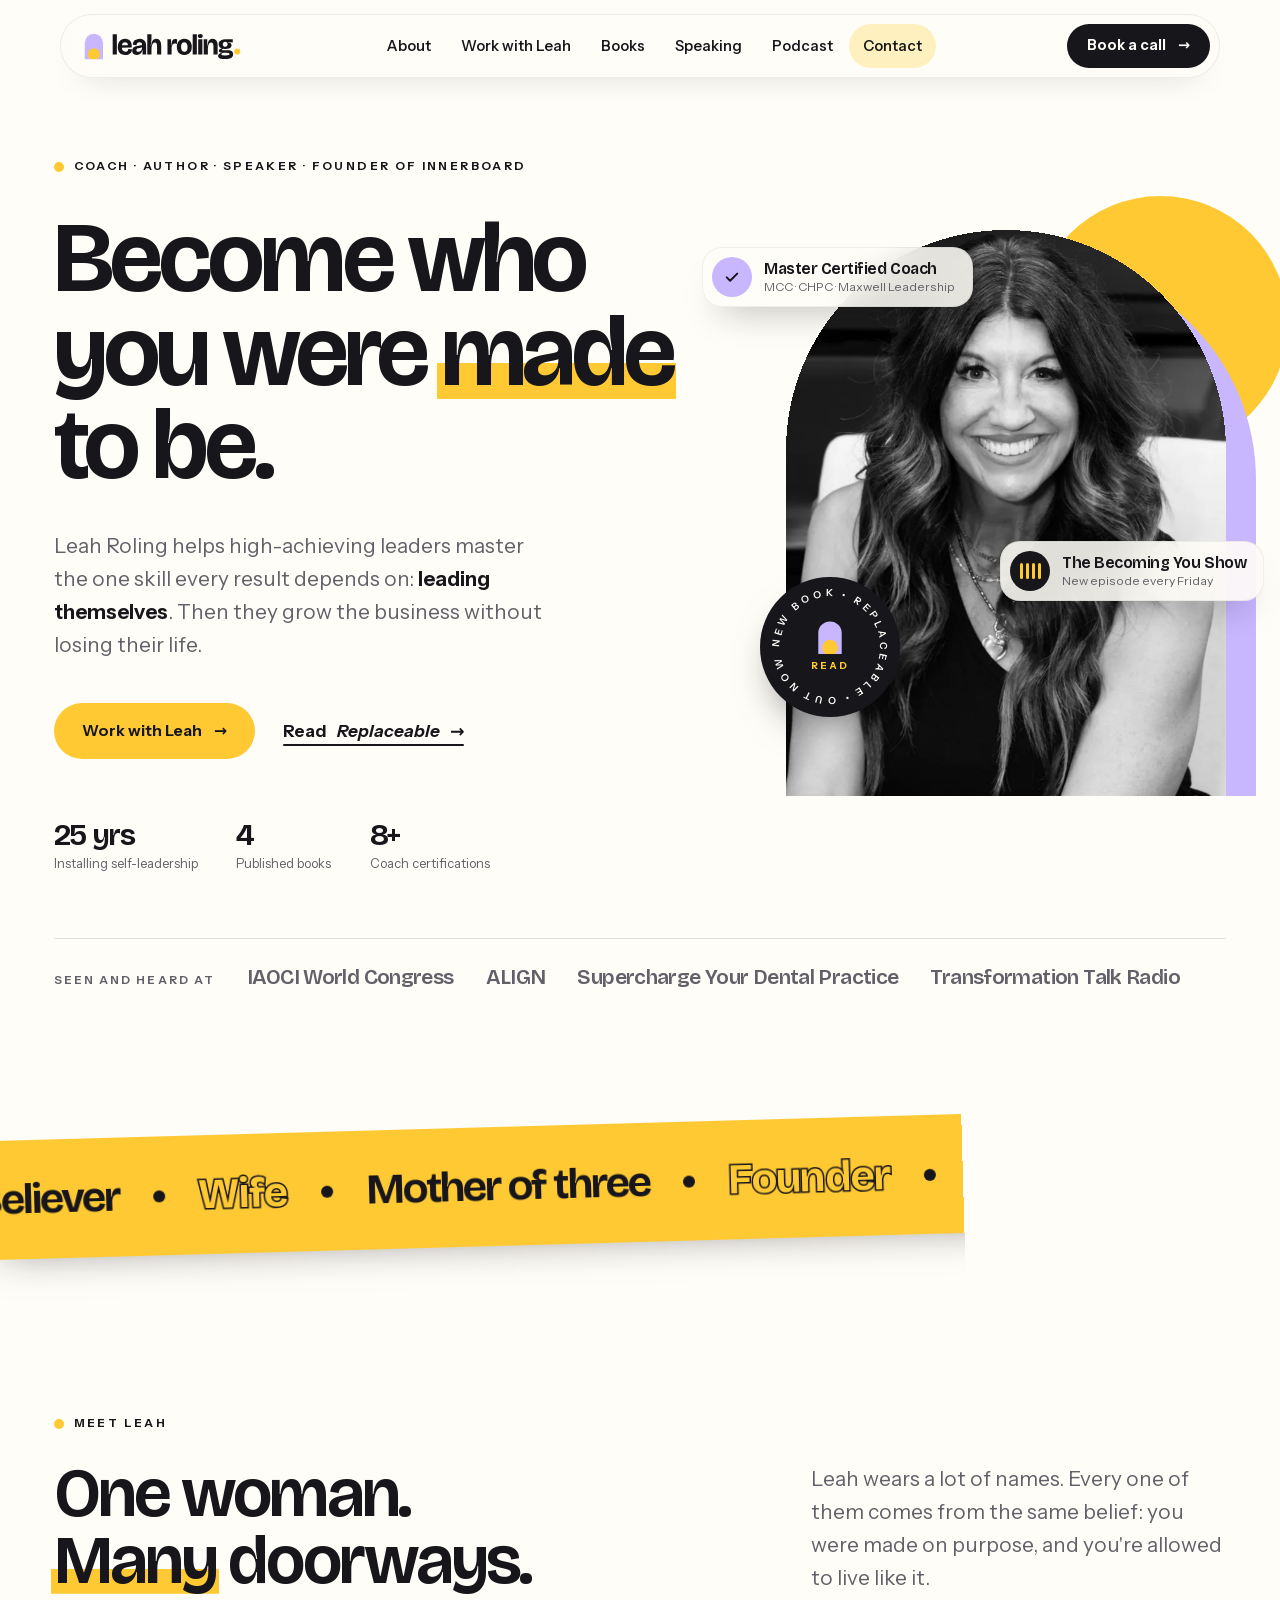
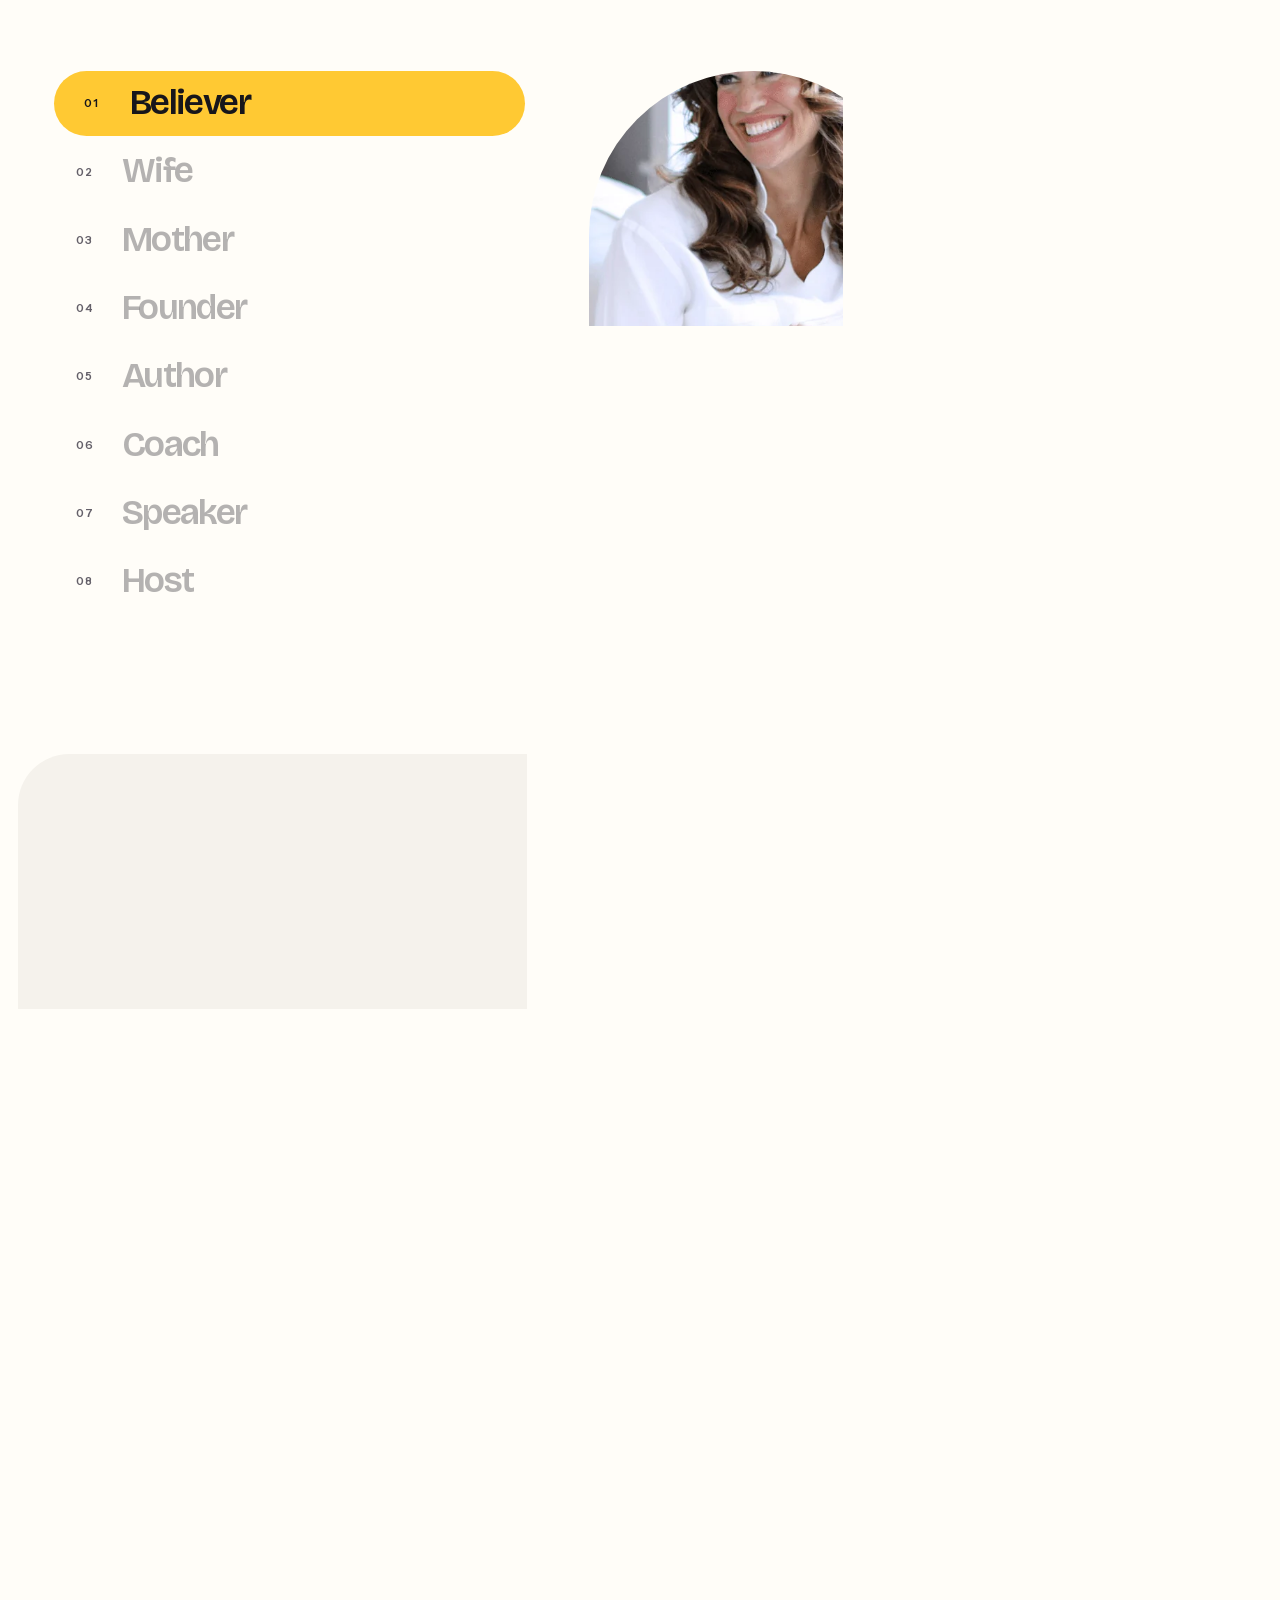
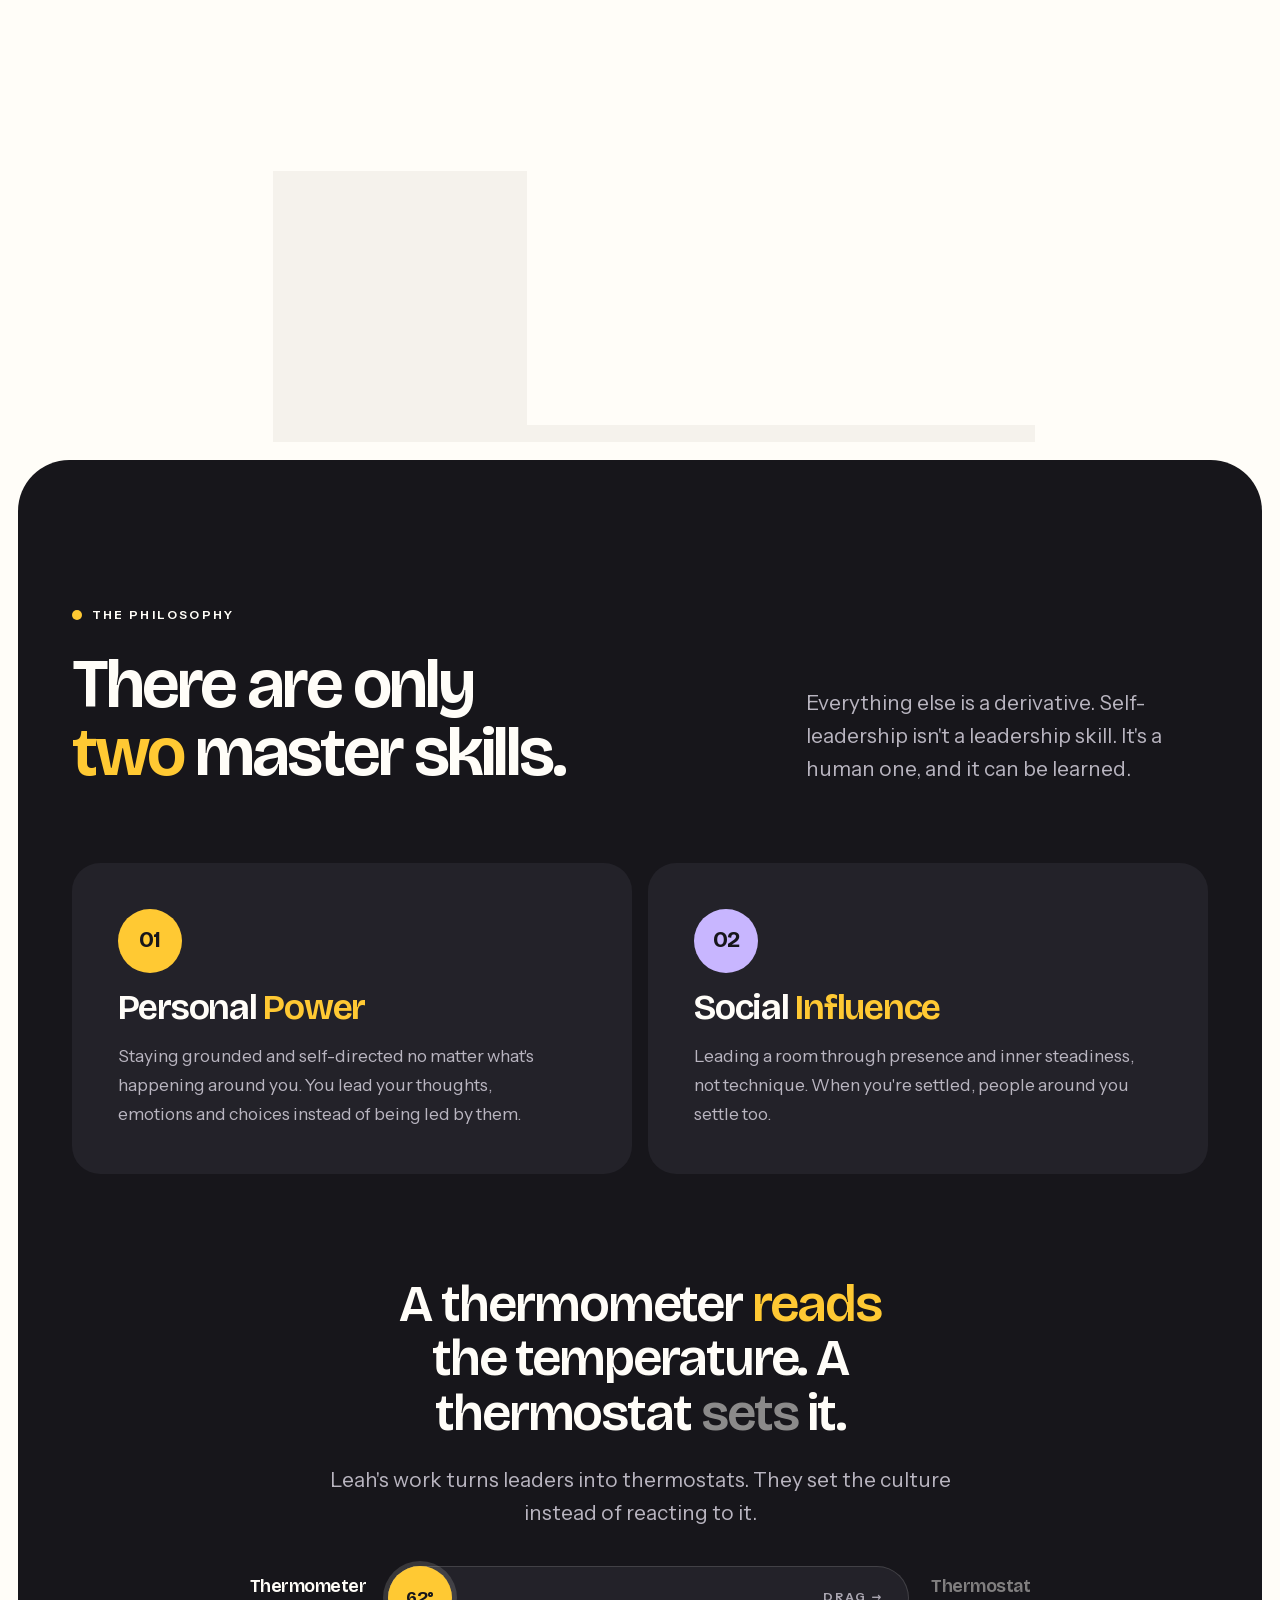
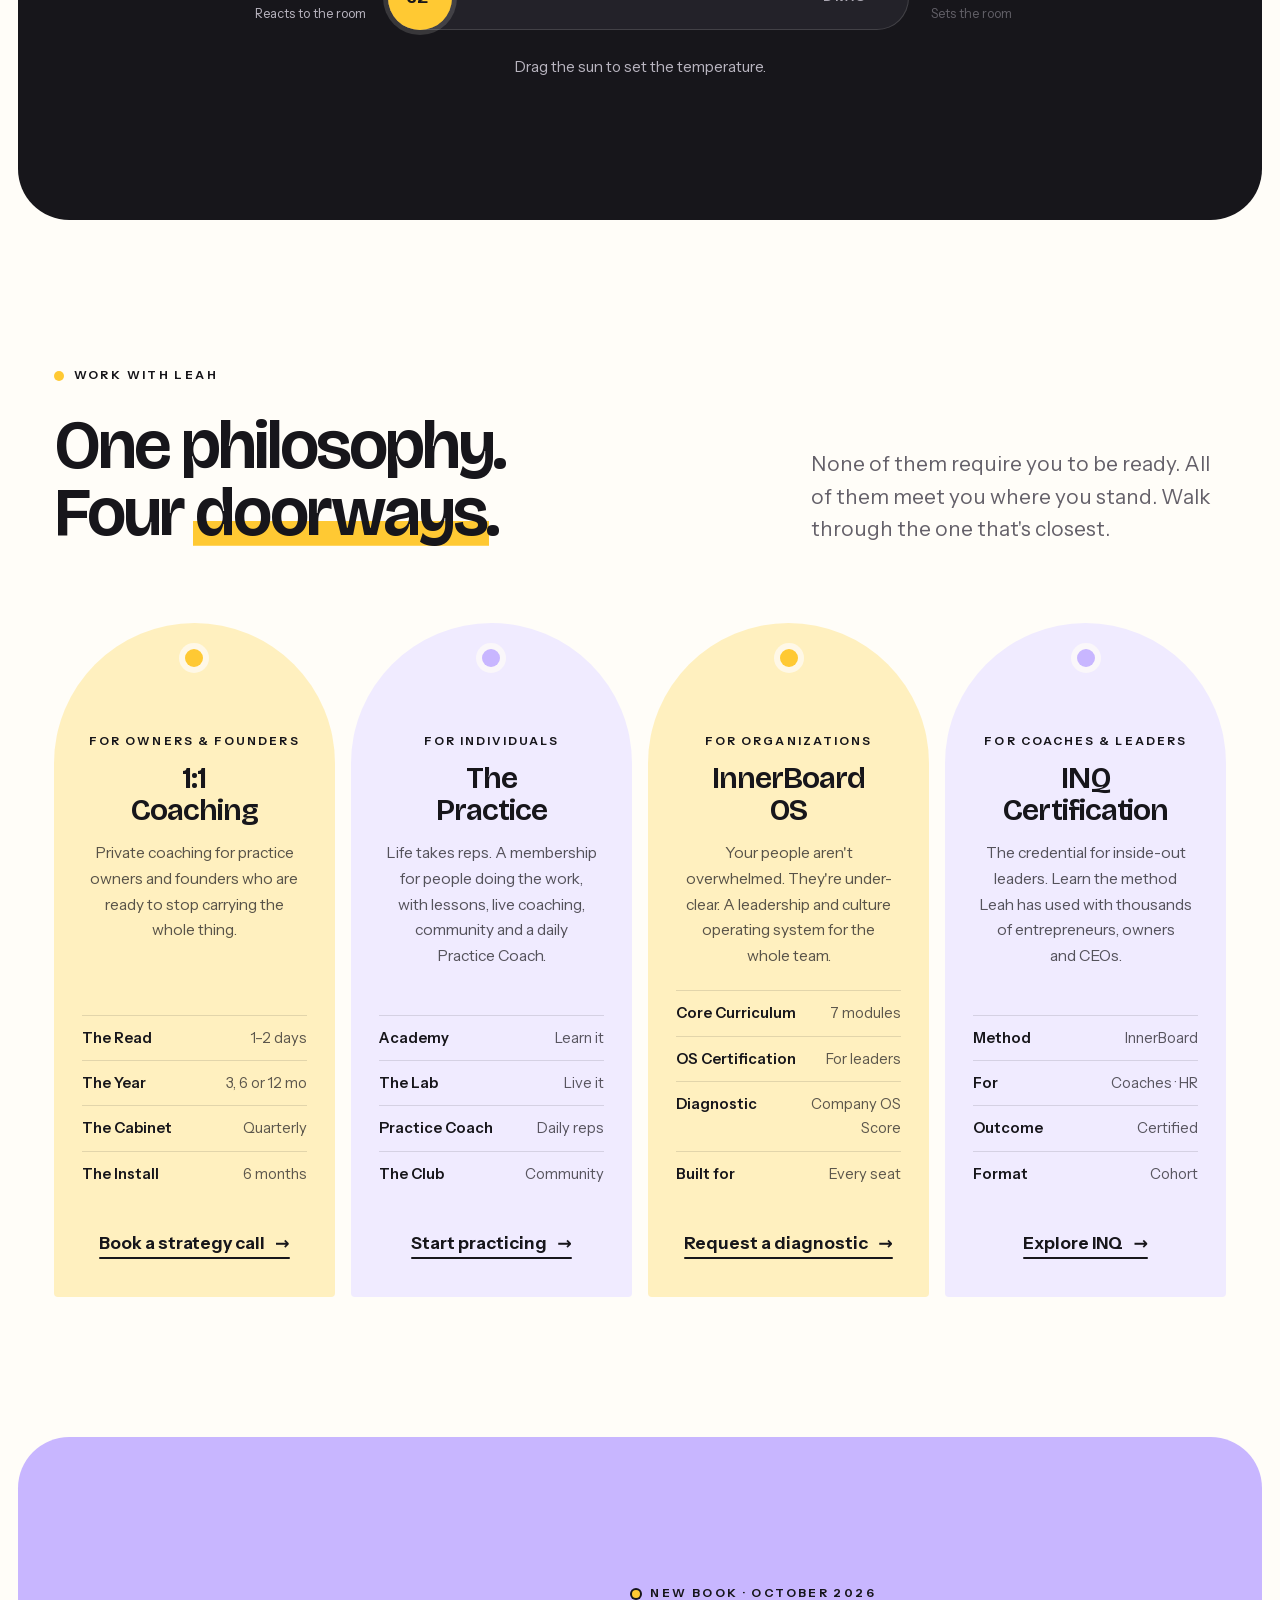
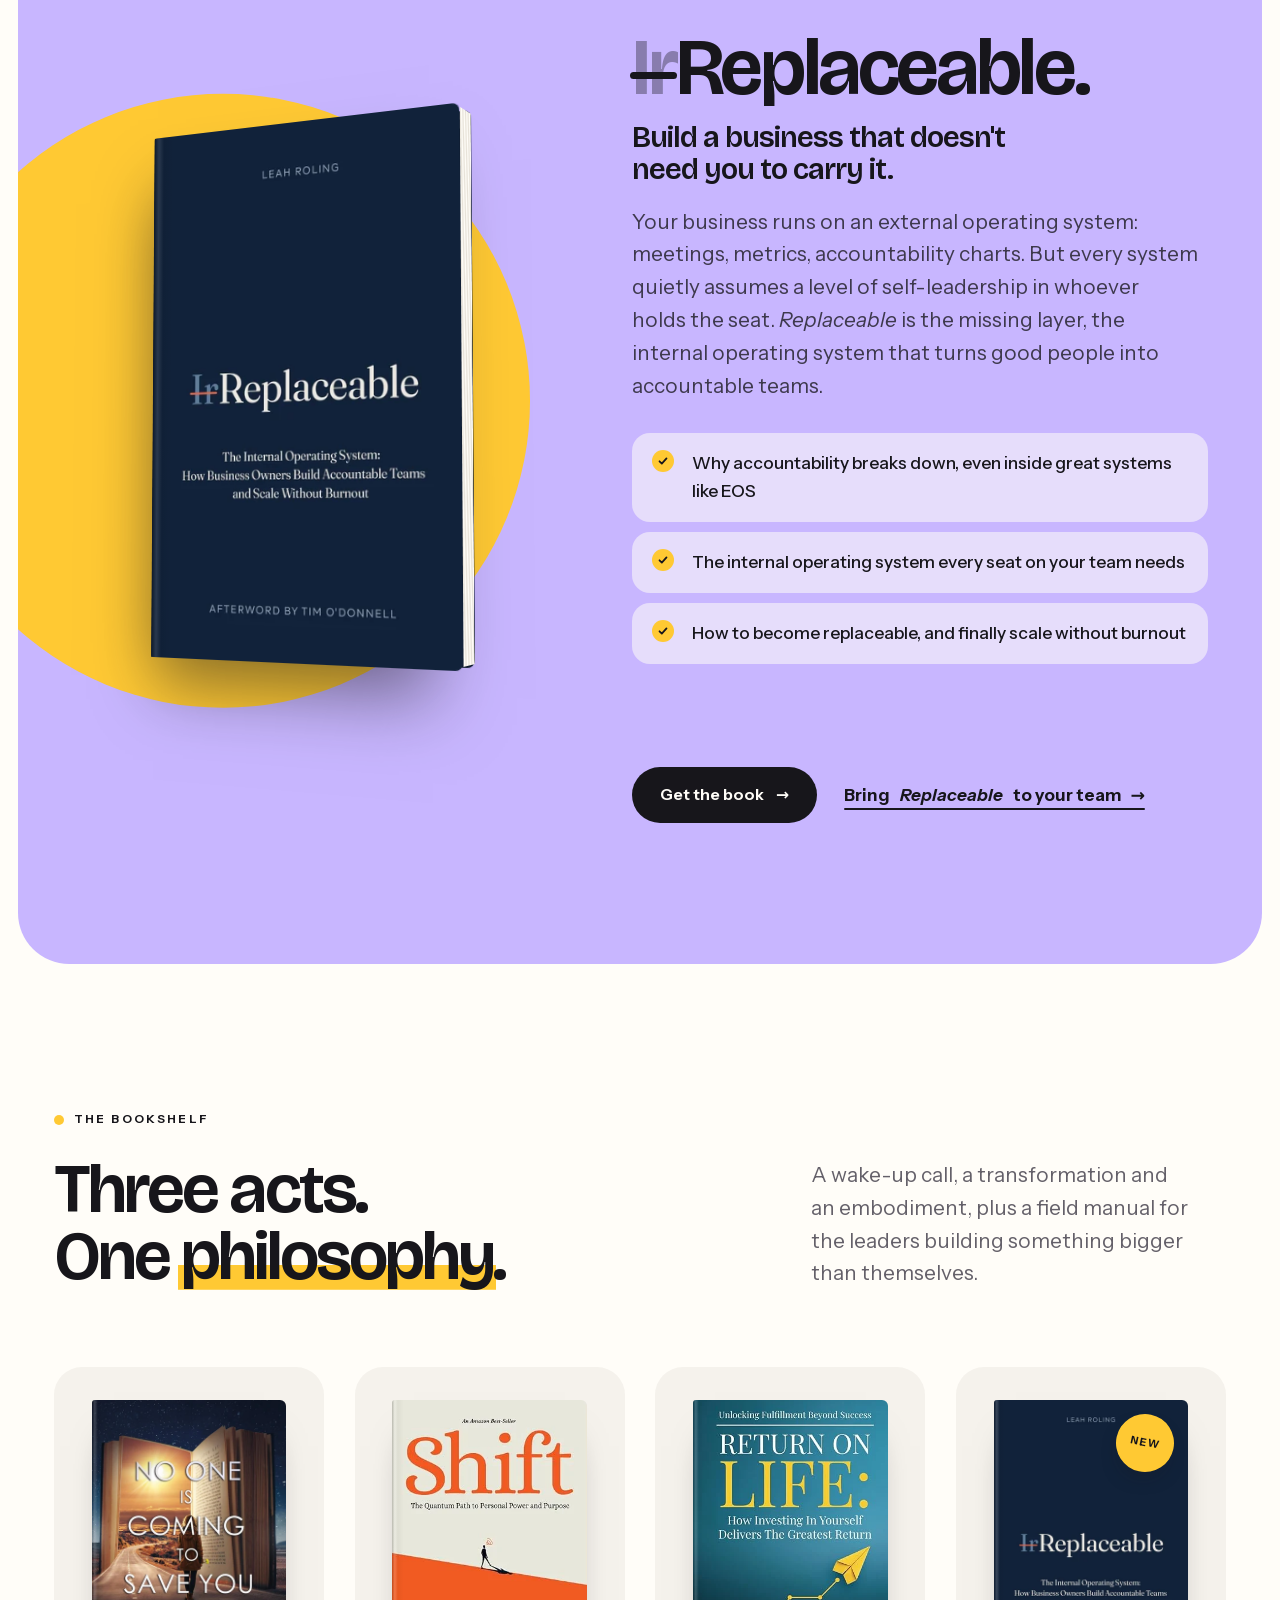
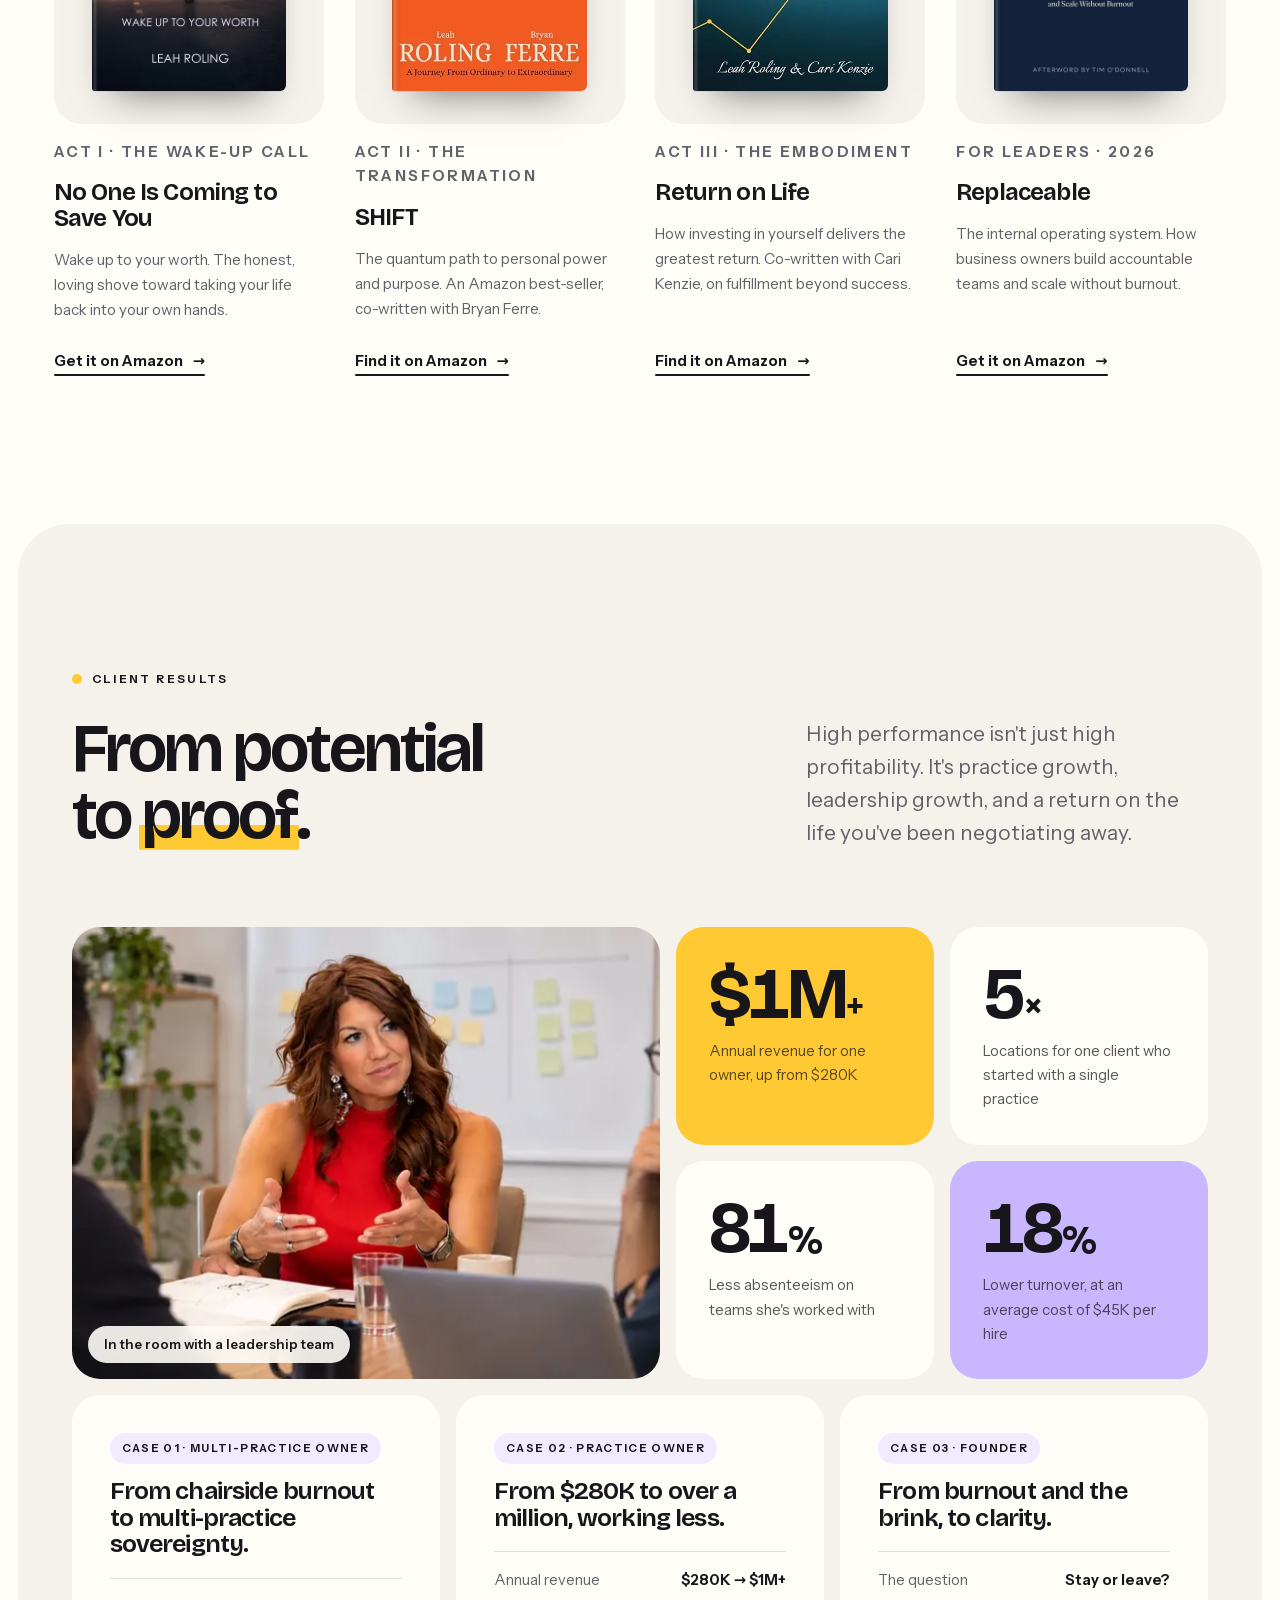
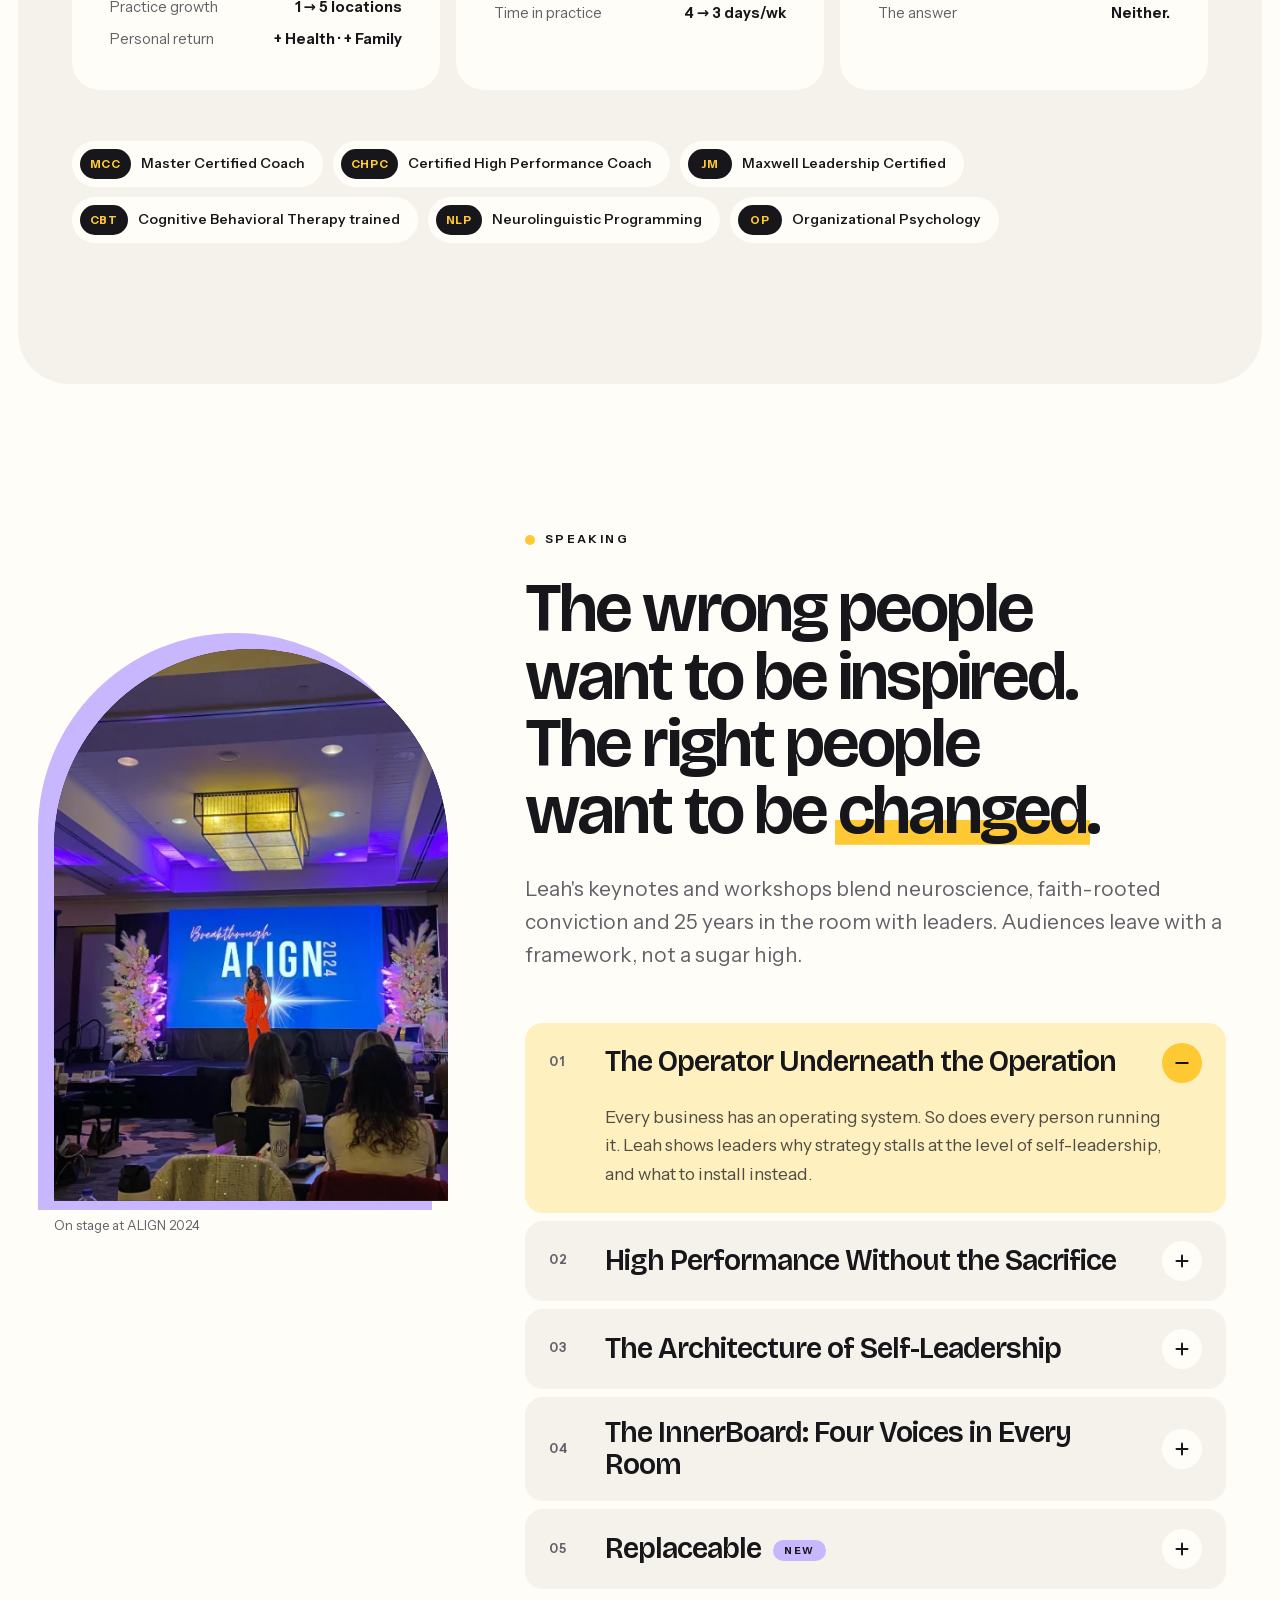
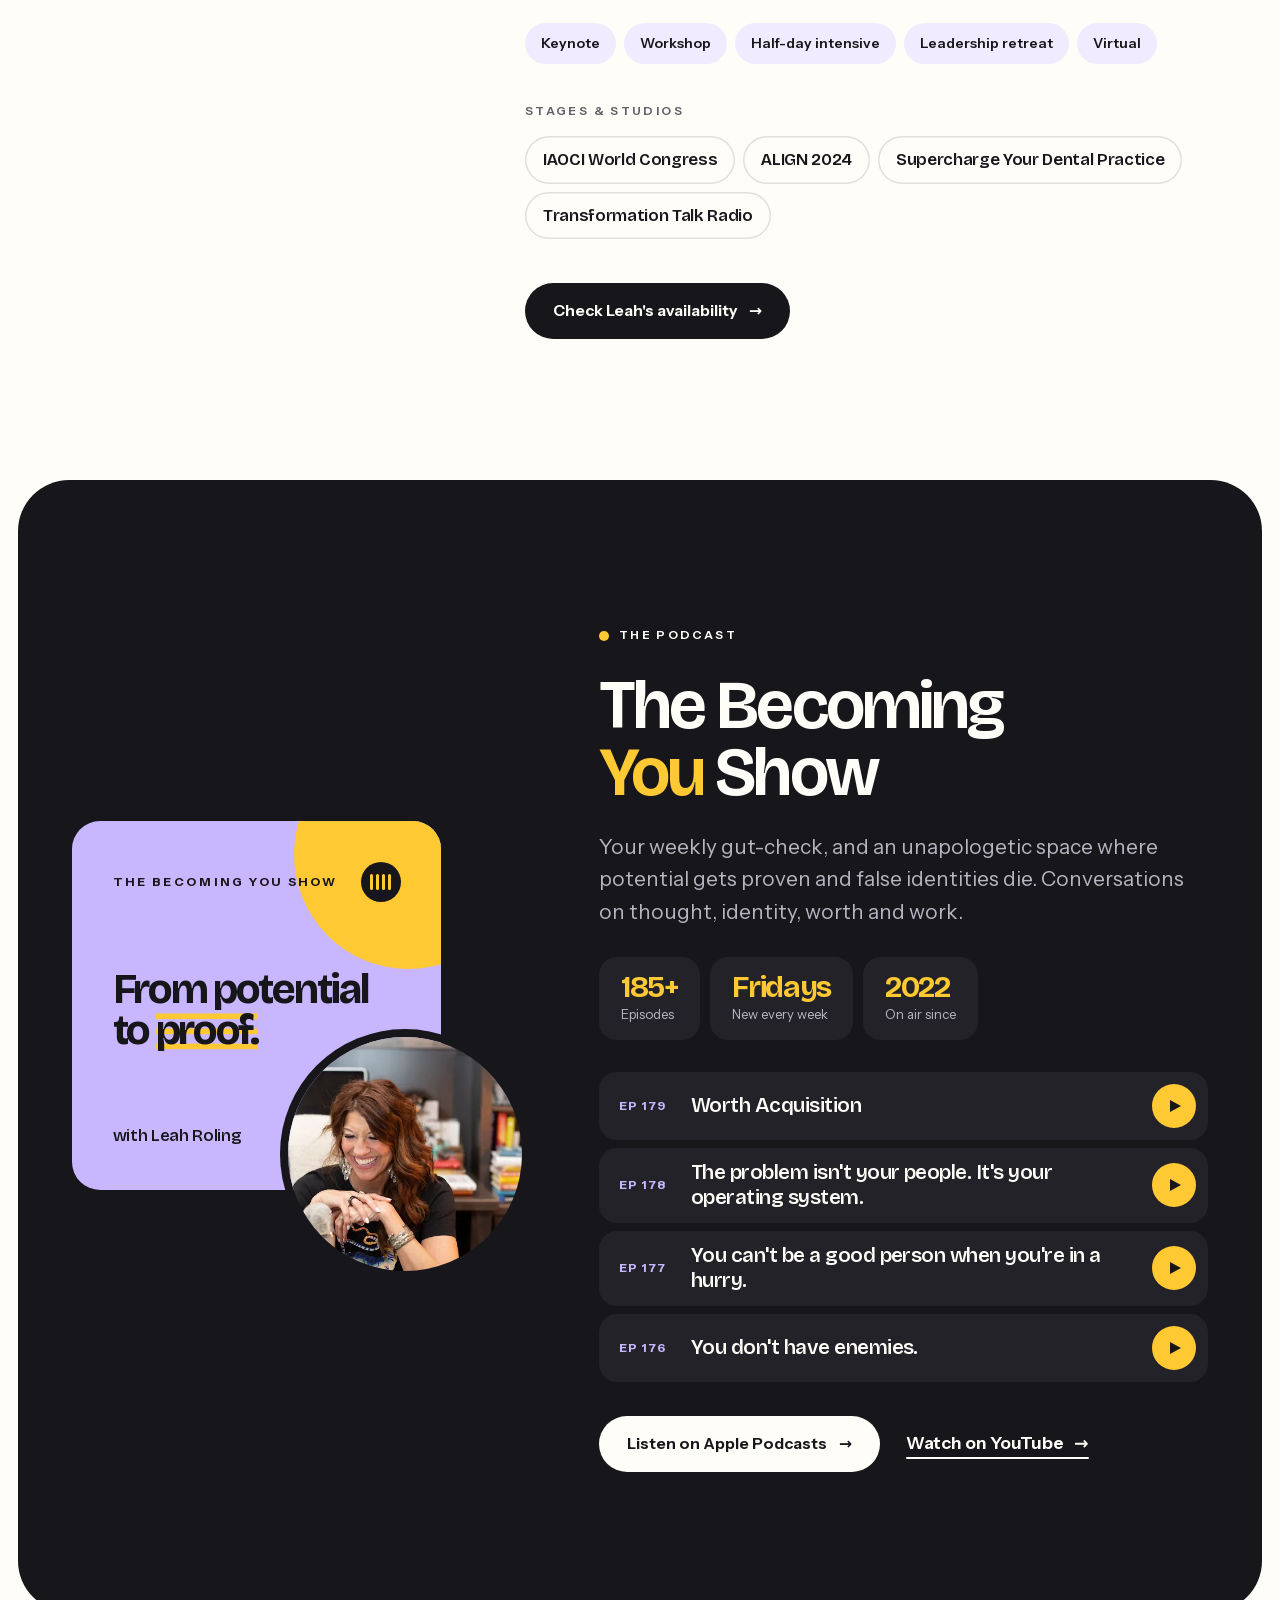
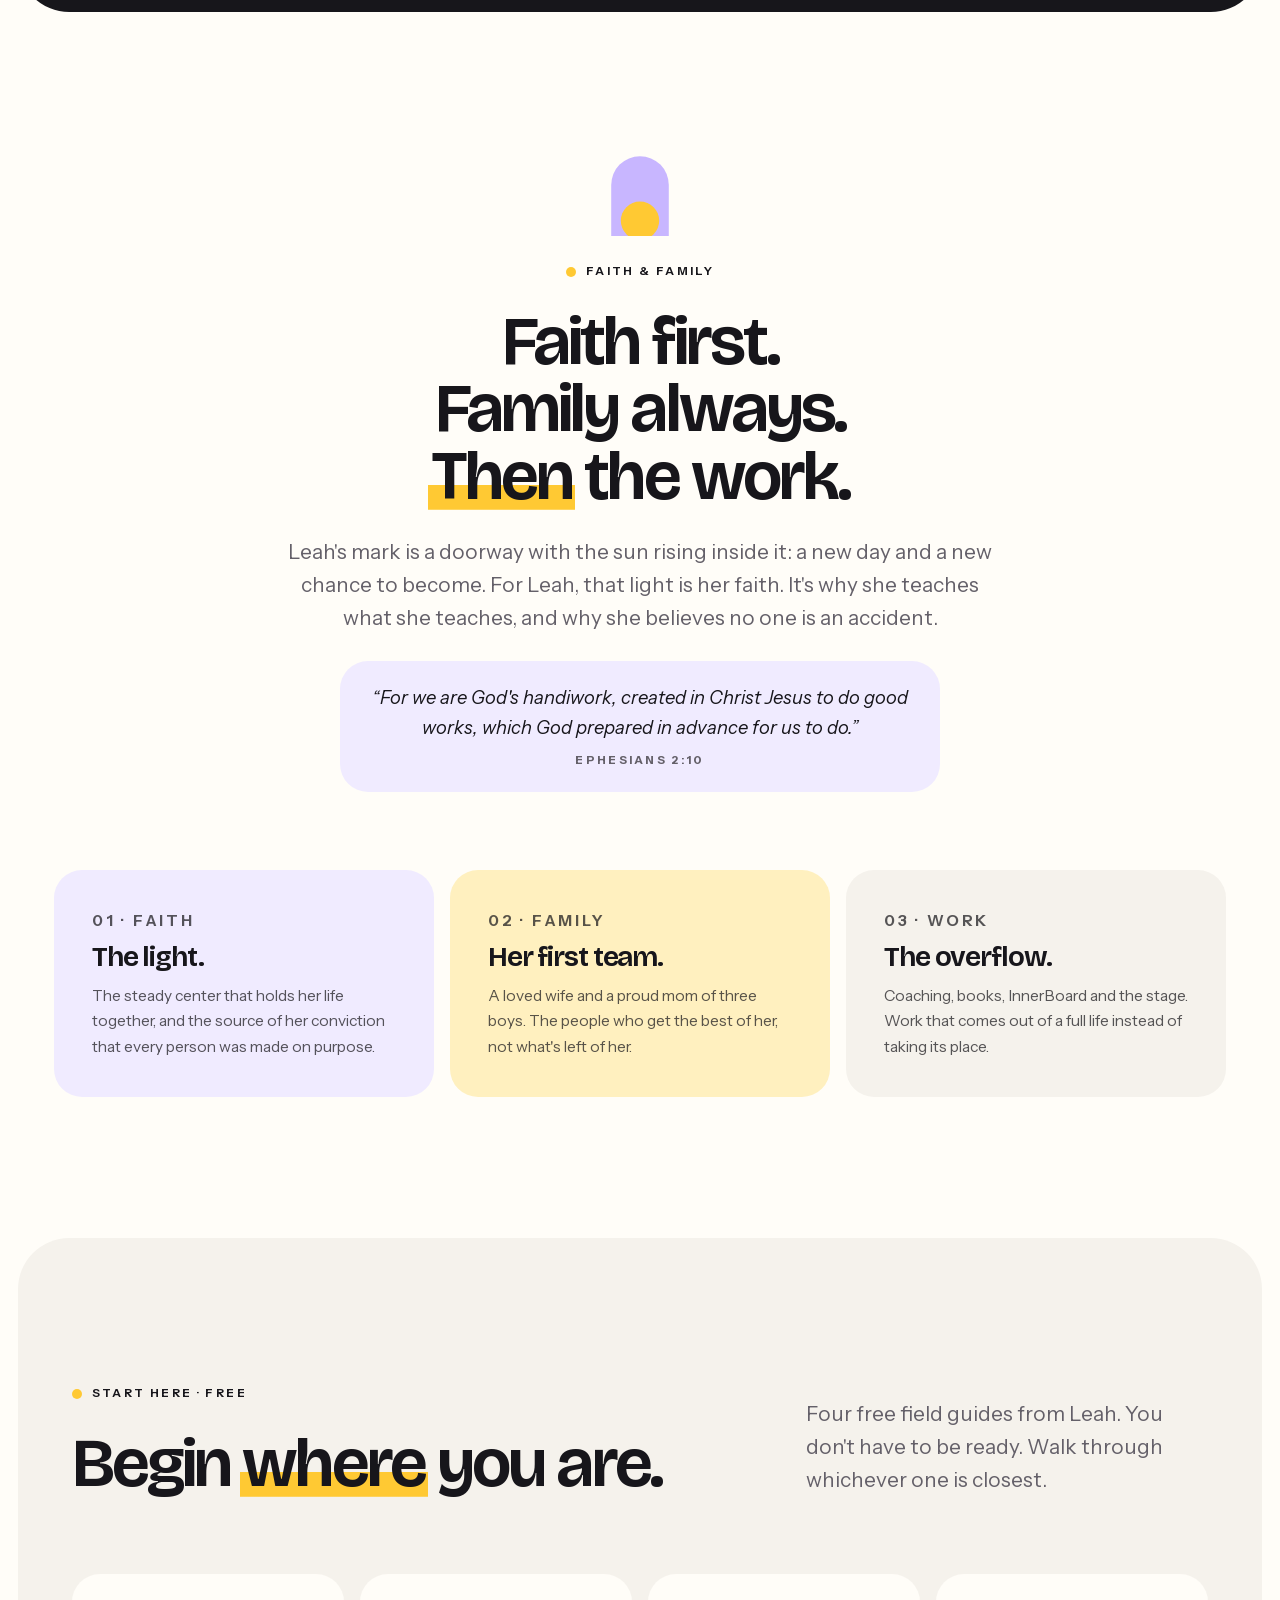
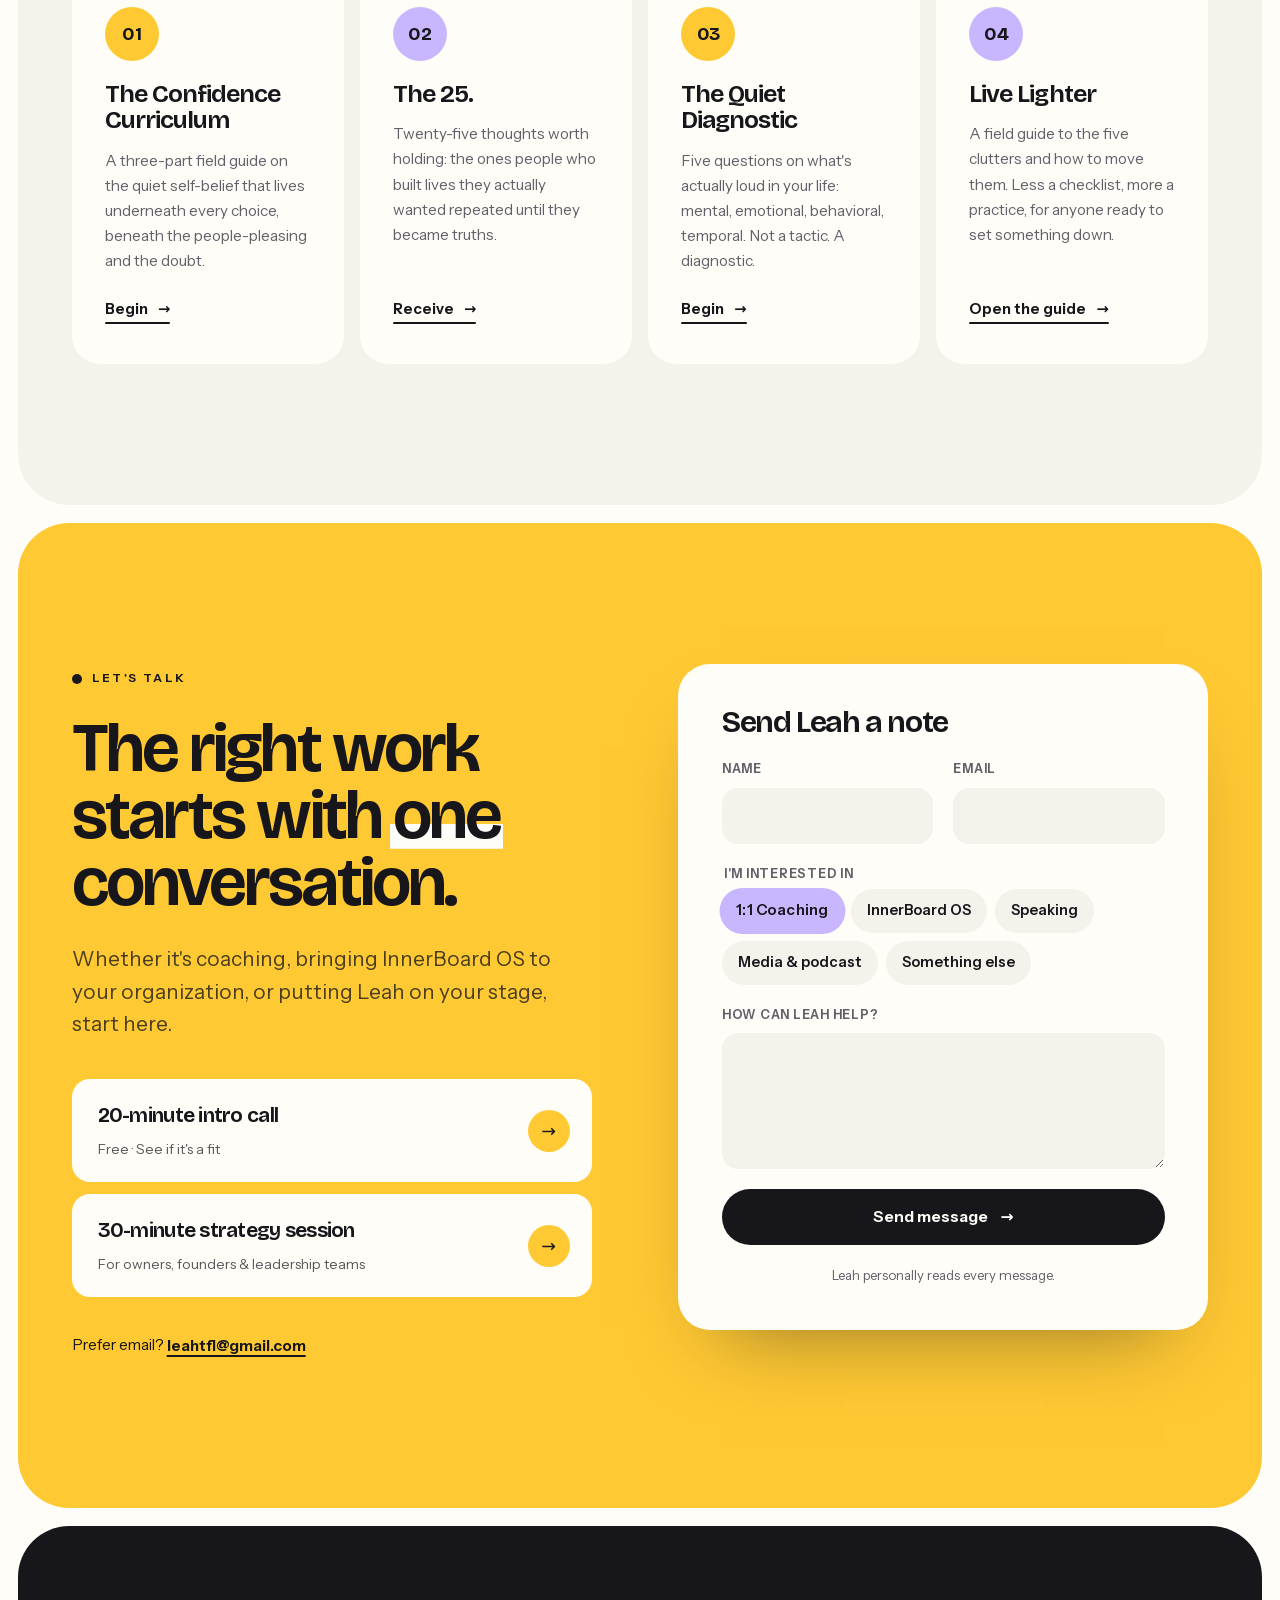
==== index.html @ faf57b9f "Polish the site: glass nav, rounded panels, thermostat, bento More professional and modern: - Floati" ====
<!doctype html>
<html lang="en">
<head>
  <meta charset="utf-8">
  <meta name="viewport" content="width=device-width, initial-scale=1, viewport-fit=cover">
  <title>Leah Roling | Coach, Author &amp; Speaker | Become who you were made to be</title>
  <meta name="description" content="Leah Roling is a Master Certified Coach, keynote speaker, founder of InnerBoard and author of Replaceable. She helps leaders and business owners master the one skill every result depends on: leading themselves.">
  <meta name="theme-color" content="#FFFDF8">
  <link rel="canonical" href="https://leahrolingcoaching.com/">

  <!-- Open Graph / social -->
  <meta property="og:type" content="website">
  <meta property="og:site_name" content="Leah Roling">
  <meta property="og:title" content="Leah Roling: Become who you were made to be">
  <meta property="og:description" content="Master Certified Coach, keynote speaker, founder of InnerBoard and author of Replaceable.">
  <meta property="og:image" content="assets/img/og-image.jpg">
  <meta property="og:image:width" content="1200">
  <meta property="og:image:height" content="630">
  <meta name="twitter:card" content="summary_large_image">

  <!-- Icons -->
  <link rel="icon" href="assets/img/icons/favicon.svg" type="image/svg+xml">
  <link rel="icon" href="assets/img/icons/favicon-32.png" sizes="32x32" type="image/png">
  <link rel="apple-touch-icon" href="assets/img/icons/apple-touch-icon.png">
  <link rel="manifest" href="site.webmanifest">

  <!-- Performance -->
  <link rel="preload" href="assets/fonts/bricolage-grotesque.woff2" as="font" type="font/woff2" crossorigin>
  <link rel="preload" href="assets/fonts/instrument-sans-roman.woff2" as="font" type="font/woff2" crossorigin>
  <link rel="preload" as="image" href="assets/img/leah-portrait-bw-1200.webp" imagesrcset="assets/img/leah-portrait-bw-720.webp 720w, assets/img/leah-portrait-bw-1200.webp 1200w, assets/img/leah-portrait-bw-1700.webp 1700w" imagesizes="(min-width: 960px) 38vw, 92vw" fetchpriority="high">
  <link rel="stylesheet" href="assets/css/styles.css">
  <script>document.documentElement.classList.add("js");</script>


  <script type="application/ld+json">
  {
    "@context": "https://schema.org",
    "@type": "Person",
    "name": "Leah Roling",
    "jobTitle": "Master Certified Coach, Author & Keynote Speaker",
    "description": "Founder of InnerBoard and author of Replaceable. Leah helps leaders and business owners master self-leadership.",
    "image": "assets/img/leah-portrait-bw-1200.webp",
    "worksFor": { "@type": "Organization", "name": "InnerBoard", "url": "https://innerboardsuite.com" },
    "address": { "@type": "PostalAddress", "addressRegion": "IA", "addressCountry": "US" },
    "sameAs": [
      "https://www.linkedin.com/in/leahroling/",
      "https://www.instagram.com/leahrolingcoaching/",
      "https://www.youtube.com/@leahrolingcoaching",
      "https://www.tiktok.com/@leahrolingcoach",
      "https://podcasts.apple.com/us/podcast/the-becoming-you-show-with-leah-roling-from-potential/id1608085445",
      "https://innerboardsuite.com",
      "https://innerboardos.com"
    ],
    "hasCredential": ["Master Certified Coach (MCC)", "Certified High Performance Coach (CHPC)", "Maxwell Leadership Certified"],
    "author": [
      { "@type": "Book", "name": "Replaceable: The Internal Operating System", "datePublished": "2026-10-10", "numberOfPages": 160 },
      { "@type": "Book", "name": "No One Is Coming to Save You: Wake Up to Your Worth" },
      { "@type": "Book", "name": "SHIFT: The Quantum Path to Personal Power and Purpose" },
      { "@type": "Book", "name": "Return on Life: How Investing in Yourself Delivers the Greatest Return" }
    ]
  }
  </script>
</head>

<body>
  <a class="skip-link" href="#main">Skip to content</a>

  <div class="progress" aria-hidden="true"></div>

  <!-- ============ HEADER ============ -->
  <header class="header" id="top">
    <div class="container header__inner">
      <a class="brand" href="#top" aria-label="Leah Roling, home">
        <img src="assets/img/leah-roling-lockup.svg" alt="" width="200" height="46">
      </a>
      <nav class="nav" aria-label="Primary">
        <ul>
          <li><a href="#about">About</a></li>
          <li><a href="#work">Work with Leah</a></li>
          <li><a href="#books">Books</a></li>
          <li><a href="#speaking">Speaking</a></li>
          <li><a href="#show">Podcast</a></li>
          <li><a href="#contact">Contact</a></li>
        </ul>
      </nav>
      <div class="header__cta">
        <a class="btn btn--sm" href="https://calendly.com/leahroling/20-minute-call-with-leah" target="_blank" rel="noopener" data-magnetic>Book a call <span class="arrow" aria-hidden="true">→</span></a>
      </div>
      <button class="menu-btn" type="button" aria-expanded="false" aria-controls="mobile-menu" aria-label="Open menu">
        <span></span><span></span>
      </button>
    </div>
  </header>

  <div class="mobile-menu" id="mobile-menu" aria-hidden="true">
    <nav aria-label="Mobile">
      <ol>
        <li><a href="#about">About Leah</a></li>
        <li><a href="#story">Her story</a></li>
        <li><a href="#work">Work with Leah</a></li>
        <li><a href="#replaceable">Replaceable</a></li>
        <li><a href="#books">Books</a></li>
        <li><a href="#speaking">Speaking</a></li>
        <li><a href="#show">Podcast</a></li>
      </ol>
    </nav>
    <div class="mobile-menu__foot">
      <a class="btn btn--light" href="https://calendly.com/leahroling/20-minute-call-with-leah" target="_blank" rel="noopener">Book a 20-minute call <span class="arrow" aria-hidden="true">→</span></a>
      <div class="socials" data-socials></div>
    </div>
  </div>

  <main id="main">

    <!-- ============ HERO ============ -->
    <section class="hero" aria-labelledby="hero-title">
      <div class="container hero__grid">
        <div class="hero__text">
          <p class="label hero__eyebrow fade-up">Coach · Author · Speaker · Founder of InnerBoard</p>
          <h1 class="display" id="hero-title">
            <span class="line"><span>Become who</span></span>
            <span class="line"><span>you were <em>made</em></span></span>
            <span class="line"><span>to be.</span></span>
          </h1>
          <p class="lede hero__lede fade-up d1">Leah Roling helps high-achieving leaders master the one skill every result depends on: <strong>leading themselves</strong>. Then they grow the business without losing their life.</p>
          <div class="hero__actions fade-up d2">
            <a class="btn btn--sun" href="#work" data-magnetic>Work with Leah <span class="arrow" aria-hidden="true">→</span></a>
            <a class="link" href="#replaceable">Read <em>Replaceable</em> <span class="arrow" aria-hidden="true">→</span></a>
          </div>
          <div class="hero__proof fade-up d3">
            <div><strong>25 yrs</strong><span>Installing self-leadership</span></div>
            <div><strong>4</strong><span>Published books</span></div>
            <div><strong>8+</strong><span>Coach certifications</span></div>
          </div>
        </div>

        <div class="hero__visual">
          <span class="hero__sun" aria-hidden="true"></span>
          <span class="hero__door" aria-hidden="true"></span>
          <div class="hero__portrait arch" data-parallax="0.06">
            <img
              src="assets/img/leah-portrait-bw-1200.webp"
              srcset="assets/img/leah-portrait-bw-720.webp 720w, assets/img/leah-portrait-bw-1200.webp 1200w, assets/img/leah-portrait-bw-1700.webp 1700w"
              sizes="(min-width: 960px) 38vw, 92vw"
              width="1200" height="1680"
              alt="Leah Roling smiling, black-and-white portrait"
              fetchpriority="high">
          </div>
          <a class="badge" href="#replaceable" aria-label="New book: Replaceable, out now">
            <svg class="ring" viewBox="0 0 120 120" aria-hidden="true">
              <defs><path id="badge-circle" d="M60 60m-48 0a48 48 0 1 1 96 0a48 48 0 1 1-96 0"/></defs>
              <text font-family="Instrument Sans, sans-serif" font-size="9.4" font-weight="600" letter-spacing="3.1" fill="#FFFDF8">
                <textPath href="#badge-circle">NEW BOOK • REPLACEABLE • OUT NOW • </textPath>
              </text>
            </svg>
            <span class="badge__center" aria-hidden="true"><svg width="26" height="34" viewBox="0 0 200 260" aria-hidden="true"><defs><clipPath id="badge-door"><path d="M10 260V100a90 90 0 0 1 180 0v160z"/></clipPath></defs><path d="M10 260V100a90 90 0 0 1 180 0v160z" fill="#C8B6FF"/><g clip-path="url(#badge-door)"><circle cx="100" cy="212" r="60" fill="#FFC933"/></g></svg><b>Read</b></span>
          </a>
          <a class="chip-float chip-float--show" href="#show">
            <span class="eq" aria-hidden="true"><i></i><i></i><i></i><i></i></span>
            <span><b>The Becoming You Show</b><small>New episode every Friday</small></span>
          </a>
          <div class="chip-float chip-float--mcc">
            <span class="chip-float__ic" aria-hidden="true"><svg viewBox="0 0 24 24" fill="none" stroke="#17161B" stroke-width="2.6" stroke-linecap="round" stroke-linejoin="round"><path d="M5 12.5l4.5 4.5L19 7.5"/></svg></span>
            <span><b>Master Certified Coach</b><small>MCC · CHPC · Maxwell Leadership</small></span>
          </div>
        </div>
      </div>
      <div class="container">
        <div class="seen fade-up d3">
          <span class="seen__label">Seen and heard at</span>
          <ul>
            <li>IAOCI World Congress</li>
            <li>ALIGN</li>
            <li>Supercharge Your Dental Practice</li>
            <li>Transformation Talk Radio</li>
          </ul>
        </div>
      </div>
    </section>

    <!-- ============ MARQUEE: all she is ============ -->
    <div class="marquee" aria-label="Believer, wife, mother of three, founder, author, coach, speaker, podcast host">
      <div class="marquee__track" aria-hidden="true">
        <div class="marquee__group">
          <span class="marquee__item">Believer <i class="dot"></i></span>
          <span class="marquee__item">Wife <i class="dot"></i></span>
          <span class="marquee__item">Mother of three <i class="dot"></i></span>
          <span class="marquee__item">Founder <i class="dot"></i></span>
          <span class="marquee__item">Author <i class="dot"></i></span>
          <span class="marquee__item">Master Certified Coach <i class="dot"></i></span>
          <span class="marquee__item">Keynote speaker <i class="dot"></i></span>
          <span class="marquee__item">Podcast host <i class="dot"></i></span>
        </div>
        <div class="marquee__group">
          <span class="marquee__item">Believer <i class="dot"></i></span>
          <span class="marquee__item">Wife <i class="dot"></i></span>
          <span class="marquee__item">Mother of three <i class="dot"></i></span>
          <span class="marquee__item">Founder <i class="dot"></i></span>
          <span class="marquee__item">Author <i class="dot"></i></span>
          <span class="marquee__item">Master Certified Coach <i class="dot"></i></span>
          <span class="marquee__item">Keynote speaker <i class="dot"></i></span>
          <span class="marquee__item">Podcast host <i class="dot"></i></span>
        </div>
      </div>
    </div>

    <!-- ============ ROLES ============ -->
    <section class="section" id="about" aria-labelledby="about-title">
      <div class="container">
        <div class="section-head section-head--split">
          <div>
            <p class="label" data-reveal>Meet Leah</p>
            <h2 class="h2" id="about-title" data-reveal style="--d:.08s;margin-top:22px">One woman.<br><em>Many</em> doorways.</h2>
          </div>
          <p class="lede" data-reveal style="--d:.16s">Leah wears a lot of names. Every one of them comes from the same belief: you were made on purpose, and you're allowed to live like it.</p>
        </div>

        <div class="roles">
          <div class="roles__list" role="tablist" aria-label="Leah's roles" aria-orientation="vertical" data-reveal>
            <button class="role-tab" role="tab" id="tab-believer" aria-controls="panel-believer" aria-selected="true"><span class="num">01</span>Believer</button>
            <button class="role-tab" role="tab" id="tab-wife" aria-controls="panel-wife" aria-selected="false" tabindex="-1"><span class="num">02</span>Wife</button>
            <button class="role-tab" role="tab" id="tab-mother" aria-controls="panel-mother" aria-selected="false" tabindex="-1"><span class="num">03</span>Mother</button>
            <button class="role-tab" role="tab" id="tab-founder" aria-controls="panel-founder" aria-selected="false" tabindex="-1"><span class="num">04</span>Founder</button>
            <button class="role-tab" role="tab" id="tab-author" aria-controls="panel-author" aria-selected="false" tabindex="-1"><span class="num">05</span>Author</button>
            <button class="role-tab" role="tab" id="tab-coach" aria-controls="panel-coach" aria-selected="false" tabindex="-1"><span class="num">06</span>Coach</button>
            <button class="role-tab" role="tab" id="tab-speaker" aria-controls="panel-speaker" aria-selected="false" tabindex="-1"><span class="num">07</span>Speaker</button>
            <button class="role-tab" role="tab" id="tab-host" aria-controls="panel-host" aria-selected="false" tabindex="-1"><span class="num">08</span>Host</button>
          </div>

          <div class="roles__stage" data-reveal style="--d:.1s">
            <article class="role-panel" role="tabpanel" id="panel-believer" aria-labelledby="tab-believer" tabindex="0">
              <div class="role-panel__img arch"><img src="assets/img/leah-white-480.webp" width="480" height="590" alt="Leah Roling in a white shirt, smiling" loading="lazy"></div>
              <div class="role-panel__text">
                <p class="label">Her center</p>
                <h3 class="h3">Faith <em>holds</em> the rest together.</h3>
                <p>Before any title, Leah is a woman of faith. It's the steady center of her life, and the reason she believes every person was made on purpose, for a purpose.</p>
                <a class="link" href="#faith">Faith &amp; family <span class="arrow" aria-hidden="true">→</span></a>
              </div>
            </article>
            <article class="role-panel" role="tabpanel" id="panel-wife" aria-labelledby="tab-wife" tabindex="0" hidden>
              <div class="role-panel__img arch"><img src="assets/img/leah-color-700.webp" srcset="assets/img/leah-color-700.webp 700w, assets/img/leah-color-1200.webp 1200w" sizes="(min-width: 960px) 30vw, 60vw" width="700" height="1050" alt="Leah Roling laughing in a pink and red dress" loading="lazy"></div>
              <div class="role-panel__text">
                <p class="label">Home first</p>
                <h3 class="h3">A partnership she <em>protects</em>.</h3>
                <p>Leah is a loved wife. Her marriage is her first team and the place she practices what she teaches: presence over performance, every single day.</p>
                <a class="link" href="#faith">Faith &amp; family <span class="arrow" aria-hidden="true">→</span></a>
              </div>
            </article>
            <article class="role-panel" role="tabpanel" id="panel-mother" aria-labelledby="tab-mother" tabindex="0" hidden>
              <div class="role-panel__img arch"><img src="assets/img/leah-blazer-600.webp" width="600" height="900" alt="Leah Roling in a black blazer, chin resting on her hand" loading="lazy"></div>
              <div class="role-panel__text">
                <p class="label">Mom of three</p>
                <h3 class="h3">Proud mama of <em>three</em> boys.</h3>
                <p>Her sons keep her honest, humble and laughing. They're also why she refuses to teach anything she doesn't live at her own kitchen table.</p>
                <a class="link" href="#faith">Faith &amp; family <span class="arrow" aria-hidden="true">→</span></a>
              </div>
            </article>
            <article class="role-panel" role="tabpanel" id="panel-founder" aria-labelledby="tab-founder" tabindex="0" hidden>
              <div class="role-panel__img arch"><img src="assets/img/leah-team-800.webp" srcset="assets/img/leah-team-800.webp 800w, assets/img/leah-team-1400.webp 1400w" sizes="(min-width: 960px) 50vw, 100vw" width="800" height="450" alt="Leah Roling working with her team around a table" loading="lazy" style="object-position:58% 50%"></div>
              <div class="role-panel__text">
                <p class="label">Founder of InnerBoard</p>
                <h3 class="h3">She built the <em>house</em> the work lives in.</h3>
                <p>InnerBoard is the ecosystem behind her method: The Practice for individuals, the Academy, the INQ Certification for coaches, and InnerBoard OS for organizations.</p>
                <a class="link" href="#work">Explore InnerBoard <span class="arrow" aria-hidden="true">→</span></a>
              </div>
            </article>
            <article class="role-panel" role="tabpanel" id="panel-author" aria-labelledby="tab-author" tabindex="0" hidden>
              <div class="role-panel__img role-panel__img--books arch">
                <div class="mini-books" aria-hidden="true">
                  <img src="assets/img/book-shift-326.webp" width="326" height="522" alt="" loading="lazy">
                  <img src="assets/img/book-replaceable-400.webp" width="400" height="634" alt="" loading="lazy">
                  <img src="assets/img/book-return-on-life-341.webp" width="341" height="522" alt="" loading="lazy">
                </div>
              </div>
              <div class="role-panel__text">
                <p class="label">Author of four books</p>
                <h3 class="h3">Four books. <em>One</em> philosophy.</h3>
                <p><em>No One Is Coming to Save You</em> is the wake-up call. <em>SHIFT</em> is the transformation. <em>Return on Life</em> is the embodiment. Her newest, <em>Replaceable</em>, is written for leaders.</p>
                <a class="link" href="#books">See the books <span class="arrow" aria-hidden="true">→</span></a>
              </div>
            </article>
            <article class="role-panel" role="tabpanel" id="panel-coach" aria-labelledby="tab-coach" tabindex="0" hidden>
              <div class="role-panel__img arch"><img src="assets/img/leah-coaching-800.webp" srcset="assets/img/leah-coaching-800.webp 800w, assets/img/leah-coaching-1400.webp 1400w" sizes="(min-width: 960px) 50vw, 100vw" width="800" height="450" alt="Leah Roling coaching two leaders at a conference table" loading="lazy" style="object-position:52% 50%"></div>
              <div class="role-panel__text">
                <p class="label">Master Certified Coach</p>
                <h3 class="h3">The coach who says what <em>nobody</em> else will.</h3>
                <p>15+ years and 8+ certifications. Most of her clients are dental practice owners and founders who are tired of carrying the whole thing on their own.</p>
                <a class="link" href="#work">Coaching with Leah <span class="arrow" aria-hidden="true">→</span></a>
              </div>
            </article>
            <article class="role-panel" role="tabpanel" id="panel-speaker" aria-labelledby="tab-speaker" tabindex="0" hidden>
              <div class="role-panel__img arch" style="background:var(--ink)"><img src="assets/img/leah-stage-472.webp" width="472" height="626" alt="Leah Roling speaking on stage at ALIGN 2024" loading="lazy" style="object-position:50% 35%"></div>
              <div class="role-panel__text">
                <p class="label">Keynote speaker</p>
                <h3 class="h3">She doesn't entertain rooms. She <em>changes</em> them.</h3>
                <p>From the IAOCI World Congress to ALIGN, Leah gives audiences a framework they'll still be using six months later.</p>
                <a class="link" href="#speaking">Book Leah to speak <span class="arrow" aria-hidden="true">→</span></a>
              </div>
            </article>
            <article class="role-panel" role="tabpanel" id="panel-host" aria-labelledby="tab-host" tabindex="0" hidden>
              <div class="role-panel__img arch"><img src="assets/img/leah-podcast-512.webp" width="512" height="410" alt="Leah Roling recording her podcast at a microphone" loading="lazy" style="object-position:40% 50%"></div>
              <div class="role-panel__text">
                <p class="label">Podcast host</p>
                <h3 class="h3">Your weekly <em>gut-check</em>.</h3>
                <p><em>The Becoming You Show</em> has released a new episode every Friday since 2022, with 185+ so far. It's an unapologetic space where potential gets proven and false identities die.</p>
                <a class="link" href="#show">Listen in <span class="arrow" aria-hidden="true">→</span></a>
              </div>
            </article>
          </div>
        </div>
      </div>
    </section>

    <!-- ============ STORY ============ -->
    <section class="section section--cloud" id="story" aria-labelledby="story-title">
      <div class="container story">
        <div class="story__visual">
          <div class="story__img arch" data-reveal="arch">
            <img src="assets/img/leah-blazer-800.webp" srcset="assets/img/leah-blazer-600.webp 600w, assets/img/leah-blazer-800.webp 800w" sizes="(min-width: 960px) 32vw, 90vw" width="800" height="1200" alt="Portrait of Leah Roling in a black blazer" loading="lazy">
          </div>
          <img class="story__sig" src="assets/img/leah-signature.svg" alt="" width="300" height="160" loading="lazy" data-reveal style="--d:.5s">
        </div>
        <div class="story__text">
          <p class="label" data-reveal>Her story</p>
          <h2 class="h2" id="story-title" data-reveal style="--d:.08s">For years, she was very good at <em>earning</em> love.</h2>
          <div class="prose lede" data-reveal style="max-width:56ch;--d:.16s">
            <p>Through middle school, college and into her career, Leah carried a quiet conviction: if she achieved enough and pleased the right people, she'd finally have permission to live.</p>
            <p>It worked, on paper. Underneath, she was exhausted. Resentful. Guilty. Quietly furious at a life she'd spent so much energy performing. The turning point wasn't a new strategy. It was a truth.</p>
          </div>
          <blockquote class="story__quote" data-reveal>
            <p class="quote">“My worth was never <em>theirs</em> to set.”</p>
            <cite>Leah Roling</cite>
          </blockquote>
          <div class="prose lede" style="max-width:56ch" data-reveal>
            <p>She left 25 years of corporate work to build her own coaching practice and method. Today she walks other people across the same bridge she crossed: from the stuck self to the becoming self.</p>
          </div>
        </div>
      </div>
    </section>

    <!-- ============ PHILOSOPHY ============ -->
    <section class="section section--ink philosophy" aria-labelledby="phil-title">
      <div class="container">
        <div class="section-head section-head--split">
          <div>
            <p class="label" data-reveal>The philosophy</p>
            <h2 class="h2" id="phil-title" data-reveal style="--d:.08s;margin-top:22px">There are only <em>two</em> master skills.</h2>
          </div>
          <p class="lede" data-reveal style="--d:.16s">Everything else is a derivative. Self-leadership isn't a leadership skill. It's a human one, and it can be learned.</p>
        </div>
        <div class="skills">
          <div class="skill" data-reveal>
            <span class="skill__num" aria-hidden="true">01</span>
            <h3 class="h3">Personal <em>Power</em></h3>
            <p>Staying grounded and self-directed no matter what's happening around you. You lead your thoughts, emotions and choices instead of being led by them.</p>
          </div>
          <div class="skill" data-reveal style="--d:.12s">
            <span class="skill__num" aria-hidden="true">02</span>
            <h3 class="h3">Social <em>Influence</em></h3>
            <p>Leading a room through presence and inner steadiness, not technique. When you're settled, people around you settle too.</p>
          </div>
        </div>
        <div class="thermo is-idle" data-thermo>
          <p class="quote" data-reveal>A thermometer <em data-thermo-word="read">reads</em> the temperature. A thermostat <em data-thermo-word="set">sets</em> it.</p>
          <p class="lede" data-reveal style="max-width:46ch;--d:.08s">Leah's work turns leaders into thermostats. They set the culture instead of reacting to it.</p>
          <div class="thermo__ui" data-reveal style="--d:.16s">
            <span class="thermo__end"><b>Thermometer</b><small>Reacts to the room</small></span>
            <span class="thermo__end thermo__end--r"><b>Thermostat</b><small>Sets the room</small></span>
            <div class="thermo__track">
              <span class="thermo__fill" aria-hidden="true"></span>
              <span class="thermo__knob" aria-hidden="true"><span><span data-thermo-num>62</span>°</span></span>
              <input class="thermo__input" id="thermo-range" type="range" min="0" max="100" step="1" value="0" aria-label="Set the temperature of the room" aria-valuetext="62 degrees">
            </div>
          </div>
          <p class="thermo__msg" data-thermo-msg aria-live="polite">Drag the sun to set the temperature.</p>
        </div>
      </div>
    </section>

    <!-- ============ WORK / DOORWAYS ============ -->
    <section class="section" id="work" aria-labelledby="work-title">
      <div class="container">
        <div class="section-head section-head--split">
          <div>
            <p class="label" data-reveal>Work with Leah</p>
            <h2 class="h2" id="work-title" data-reveal style="--d:.08s;margin-top:22px">One philosophy.<br>Four <em>doorways</em>.</h2>
          </div>
          <p class="lede" data-reveal style="--d:.16s">None of them require you to be ready. All of them meet you where you stand. Walk through the one that's closest.</p>
        </div>

        <div class="doors">
          <article class="door" data-reveal>
            <span class="door__key" aria-hidden="true"></span>
            <p class="door__for">For owners &amp; founders</p>
            <h3 class="h3">1:1 <em>Coaching</em></h3>
            <p class="door__desc">Private coaching for practice owners and founders who are ready to stop carrying the whole thing.</p>
            <ul class="door__list">
              <li><span>The Read</span><span>1–2 days</span></li>
              <li><span>The Year</span><span>3, 6 or 12 mo</span></li>
              <li><span>The Cabinet</span><span>Quarterly</span></li>
              <li><span>The Install</span><span>6 months</span></li>
            </ul>
            <div class="door__cta"><a class="link" href="https://calendly.com/leahroling/30-minute-strategy-session-with-leah-" target="_blank" rel="noopener">Book a strategy call <span class="arrow" aria-hidden="true">→</span></a></div>
          </article>

          <article class="door" data-reveal style="--d:.08s">
            <span class="door__key" aria-hidden="true"></span>
            <p class="door__for">For individuals</p>
            <h3 class="h3">The <em>Practice</em></h3>
            <p class="door__desc">Life takes reps. A membership for people doing the work, with lessons, live coaching, community and a daily Practice Coach.</p>
            <ul class="door__list">
              <li><span>Academy</span><span>Learn it</span></li>
              <li><span>The Lab</span><span>Live it</span></li>
              <li><span>Practice Coach</span><span>Daily reps</span></li>
              <li><span>The Club</span><span>Community</span></li>
            </ul>
            <div class="door__cta"><a class="link" href="https://innerboardsuite.com" target="_blank" rel="noopener">Start practicing <span class="arrow" aria-hidden="true">→</span></a></div>
          </article>

          <article class="door" data-reveal style="--d:.16s">
            <span class="door__key" aria-hidden="true"></span>
            <p class="door__for">For organizations</p>
            <h3 class="h3">InnerBoard <em>OS</em></h3>
            <p class="door__desc">Your people aren't overwhelmed. They're under-clear. A leadership and culture operating system for the whole team.</p>
            <ul class="door__list">
              <li><span>Core Curriculum</span><span>7 modules</span></li>
              <li><span>OS Certification</span><span>For leaders</span></li>
              <li><span>Diagnostic</span><span>Company OS Score</span></li>
              <li><span>Built for</span><span>Every seat</span></li>
            </ul>
            <div class="door__cta"><a class="link" href="https://innerboardos.com" target="_blank" rel="noopener">Request a diagnostic <span class="arrow" aria-hidden="true">→</span></a></div>
          </article>

          <article class="door" data-reveal style="--d:.24s">
            <span class="door__key" aria-hidden="true"></span>
            <p class="door__for">For coaches &amp; leaders</p>
            <h3 class="h3">INQ <em>Certification</em></h3>
            <p class="door__desc">The credential for inside-out leaders. Learn the method Leah has used with thousands of entrepreneurs, owners and CEOs.</p>
            <ul class="door__list">
              <li><span>Method</span><span>InnerBoard</span></li>
              <li><span>For</span><span>Coaches · HR</span></li>
              <li><span>Outcome</span><span>Certified</span></li>
              <li><span>Format</span><span>Cohort</span></li>
            </ul>
            <div class="door__cta"><a class="link" href="https://innerboardsuite.com/inq-certification" target="_blank" rel="noopener">Explore INQ <span class="arrow" aria-hidden="true">→</span></a></div>
          </article>
        </div>
      </div>
    </section>

    <!-- ============ REPLACEABLE ============ -->
    <section class="section section--lilac feature-book" id="replaceable" aria-labelledby="book-title">
      <div class="container feature-book__grid">
        <div class="book-stage" data-reveal>
          <div class="book3d" data-tilt>
            <div class="book3d__back"></div>
            <div class="book3d__spine"></div>
            <div class="book3d__pages"></div>
            <div class="book3d__front">
              <img src="assets/img/book-replaceable-800.webp" srcset="assets/img/book-replaceable-400.webp 400w, assets/img/book-replaceable-800.webp 800w" sizes="(min-width: 500px) 340px, 70vw" width="800" height="1269" loading="lazy" alt="Book cover: Replaceable, with the letters I-r struck out of Irreplaceable. The Internal Operating System, by Leah Roling. Afterword by Tim O'Donnell.">
            </div>
          </div>
        </div>
        <div class="feature-book__text">
          <p class="label" data-reveal>New book · October 2026</p>
          <h2 class="h2 book-title" id="book-title" data-reveal style="--d:.08s"><span class="sr-only">Replaceable</span><span aria-hidden="true"><span class="book-title__ir">Ir</span>Replaceable.</span></h2>
          <p class="book-sub" data-reveal style="--d:.12s">Build a business that doesn't need you to carry it.</p>
          <p class="lede" data-reveal style="max-width:52ch;--d:.14s">Your business runs on an external operating system: meetings, metrics, accountability charts. But every system quietly assumes a level of self-leadership in whoever holds the seat. <em>Replaceable</em> is the missing layer, the internal operating system that turns good people into accountable teams.</p>
          <ul class="checks" data-reveal style="--d:.2s">
            <li>Why accountability breaks down, even inside great systems like EOS</li>
            <li>The internal operating system every seat on your team needs</li>
            <li>How to become replaceable, and finally scale without burnout</li>
          </ul>
          <div class="book-meta" data-reveal><span>160 pages</span><span>Kindle &amp; print</span><span>Afterword by Tim O'Donnell</span></div>
          <div class="actions" data-reveal>
            <a class="btn" href="https://www.amazon.com/dp/B0HMLM6GLZ" target="_blank" rel="noopener" data-magnetic>Get the book <span class="arrow" aria-hidden="true">→</span></a>
            <a class="link" href="#contact" data-interest="Speaking">Bring <em>Replaceable</em> to your team <span class="arrow" aria-hidden="true">→</span></a>
          </div>
        </div>
      </div>
    </section>

    <!-- ============ BOOKS ============ -->
    <section class="section" id="books" aria-labelledby="books-title">
      <div class="container">
        <div class="section-head section-head--split">
          <div>
            <p class="label" data-reveal>The bookshelf</p>
            <h2 class="h2" id="books-title" data-reveal style="--d:.08s;margin-top:22px">Three acts.<br>One <em>philosophy</em>.</h2>
          </div>
          <p class="lede" data-reveal style="--d:.16s">A wake-up call, a transformation and an embodiment, plus a field manual for the leaders building something bigger than themselves.</p>
        </div>

        <div class="shelf">
          <article class="book-card" data-reveal>
            <div class="book-card__wrap"><div class="book-card__cover">
              <img src="assets/img/book-no-one-400.webp" width="400" height="600" alt="Book cover: No One Is Coming to Save You, Wake Up to Your Worth, by Leah Roling" loading="lazy">
            </div></div>
            <p class="book-card__act">Act I · The wake-up call</p>
            <h3>No One Is Coming to Save You</h3>
            <p>Wake up to your worth. The honest, loving shove toward taking your life back into your own hands.</p>
            <a class="link" href="https://www.amazon.com/dp/B0CQKXMRT8" target="_blank" rel="noopener">Get it on Amazon <span class="arrow" aria-hidden="true">→</span></a>
          </article>

          <article class="book-card" data-reveal style="--d:.08s">
            <div class="book-card__wrap"><div class="book-card__cover"><img src="assets/img/book-shift-326.webp" width="326" height="522" alt="Book cover: SHIFT by Leah Roling and Bryan Ferre" loading="lazy"></div></div>
            <p class="book-card__act">Act II · The transformation</p>
            <h3>SHIFT</h3>
            <p>The quantum path to personal power and purpose. An Amazon best-seller, co-written with Bryan Ferre.</p>
            <a class="link" href="https://www.amazon.com/s?k=SHIFT+Leah+Roling+Bryan+Ferre" target="_blank" rel="noopener">Find it on Amazon <span class="arrow" aria-hidden="true">→</span></a>
          </article>

          <article class="book-card" data-reveal style="--d:.16s">
            <div class="book-card__wrap"><div class="book-card__cover"><img src="assets/img/book-return-on-life-341.webp" width="341" height="522" alt="Book cover: Return on Life by Leah Roling and Cari Kenzie" loading="lazy"></div></div>
            <p class="book-card__act">Act III · The embodiment</p>
            <h3>Return on Life</h3>
            <p>How investing in yourself delivers the greatest return. Co-written with Cari Kenzie, on fulfillment beyond success.</p>
            <a class="link" href="https://www.amazon.com/s?k=Return+on+Life+Leah+Roling+Cari+Kenzie" target="_blank" rel="noopener">Find it on Amazon <span class="arrow" aria-hidden="true">→</span></a>
          </article>

          <article class="book-card" data-reveal style="--d:.24s">
            <div class="book-card__wrap"><div class="book-card__cover">
              <span class="tag-new">New</span>
              <img src="assets/img/book-replaceable-400.webp" width="400" height="634" alt="Book cover: Replaceable, The Internal Operating System, by Leah Roling" loading="lazy">
            </div></div>
            <p class="book-card__act">For leaders · 2026</p>
            <h3>Replaceable</h3>
            <p>The internal operating system. How business owners build accountable teams and scale without burnout.</p>
            <a class="link" href="https://www.amazon.com/dp/B0HMLM6GLZ" target="_blank" rel="noopener">Get it on Amazon <span class="arrow" aria-hidden="true">→</span></a>
          </article>
        </div>
      </div>
    </section>

    <!-- ============ RESULTS ============ -->
    <section class="section section--cloud" aria-labelledby="results-title">
      <div class="container">
        <div class="section-head section-head--split">
          <div>
            <p class="label" data-reveal>Client results</p>
            <h2 class="h2" id="results-title" data-reveal style="--d:.08s;margin-top:22px">From potential<br>to <em>proof</em>.</h2>
          </div>
          <p class="lede" data-reveal style="--d:.16s">High performance isn't just high profitability. It's practice growth, leadership growth, and a return on the life you've been negotiating away.</p>
        </div>

        <div class="bento">
          <figure class="bento__photo" data-reveal>
            <img src="assets/img/leah-coaching-1400.webp" srcset="assets/img/leah-coaching-800.webp 800w, assets/img/leah-coaching-1400.webp 1400w" sizes="(min-width: 960px) 48vw, 100vw" width="1400" height="788" loading="lazy" alt="Leah Roling coaching two leaders at a conference table">
            <figcaption>In the room with a leadership team</figcaption>
          </figure>
        <div class="stats">
          <div class="stat" data-reveal>
            <span class="stat__num"><span data-count="1" data-prefix="$" data-suffix="M">$1M</span><small>+</small></span>
            <span class="stat__label">Annual revenue for one owner, up from $280K</span>
          </div>
          <div class="stat" data-reveal style="--d:.08s">
            <span class="stat__num"><span data-count="5">5</span><small>×</small></span>
            <span class="stat__label">Locations for one client who started with a single practice</span>
          </div>
          <div class="stat" data-reveal style="--d:.16s">
            <span class="stat__num"><span data-count="81">81</span><small>%</small></span>
            <span class="stat__label">Less absenteeism on teams she's worked with</span>
          </div>
          <div class="stat" data-reveal style="--d:.24s">
            <span class="stat__num"><span data-count="18">18</span><small>%</small></span>
            <span class="stat__label">Lower turnover, at an average cost of $45K per hire</span>
          </div>
        </div>
        </div>

        <div class="cases">
          <article class="case" data-reveal>
            <p class="case__kicker">Case 01 · Multi-practice owner</p>
            <h3>From chairside burnout to multi-practice sovereignty.</h3>
            <dl><dt>Practice growth</dt><dd>1 → 5 locations</dd><dt>Personal return</dt><dd>+ Health · + Family</dd></dl>
          </article>
          <article class="case" data-reveal style="--d:.08s">
            <p class="case__kicker">Case 02 · Practice owner</p>
            <h3>From $280K to over a million, working less.</h3>
            <dl><dt>Annual revenue</dt><dd>$280K → $1M+</dd><dt>Time in practice</dt><dd>4 → 3 days/wk</dd></dl>
          </article>
          <article class="case" data-reveal style="--d:.16s">
            <p class="case__kicker">Case 03 · Founder</p>
            <h3>From burnout and the brink, to clarity.</h3>
            <dl><dt>The question</dt><dd>Stay or leave?</dd><dt>The answer</dt><dd>Neither.</dd></dl>
          </article>
        </div>

        <div class="creds" data-reveal>
          <span class="cred"><b>MCC</b>Master Certified Coach</span>
          <span class="cred"><b>CHPC</b>Certified High Performance Coach</span>
          <span class="cred"><b>JM</b>Maxwell Leadership Certified</span>
          <span class="cred"><b>CBT</b>Cognitive Behavioral Therapy trained</span>
          <span class="cred"><b>NLP</b>Neurolinguistic Programming</span>
          <span class="cred"><b>OP</b>Organizational Psychology</span>
        </div>
      </div>
    </section>

    <!-- ============ SPEAKING ============ -->
    <section class="section" id="speaking" aria-labelledby="speak-title">
      <div class="container speaking">
        <figure class="speaking__visual">
          <div class="speaking__img arch" data-reveal="arch">
            <img src="assets/img/leah-stage-472.webp" width="472" height="626" alt="Leah Roling on stage at the ALIGN 2024 conference" loading="lazy">
          </div>
          <figcaption>On stage at ALIGN 2024</figcaption>
        </figure>
        <div>
          <p class="label" data-reveal>Speaking</p>
          <h2 class="h2" id="speak-title" data-reveal style="--d:.08s;margin-top:22px">The wrong people want to be inspired. The right people want to be <em>changed</em>.</h2>
          <p class="lede" style="margin-top:28px;max-width:50ch" data-reveal>Leah's keynotes and workshops blend neuroscience, faith-rooted conviction and 25 years in the room with leaders. Audiences leave with a framework, not a sugar high.</p>

          <div class="topics" data-reveal>
            <details class="topic" open>
              <summary><span class="topic__num">01</span><span class="topic__title">The Operator Underneath the Operation</span><span class="topic__icon" aria-hidden="true"></span></summary>
              <p class="topic__body">Every business has an operating system. So does every person running it. Leah shows leaders why strategy stalls at the level of self-leadership, and what to install instead.</p>
            </details>
            <details class="topic">
              <summary><span class="topic__num">02</span><span class="topic__title">High Performance Without the Sacrifice</span><span class="topic__icon" aria-hidden="true"></span></summary>
              <p class="topic__body">Ambition and a full life aren't opposites. A practical framework for performing at your best without negotiating away your health, your family or your peace.</p>
            </details>
            <details class="topic">
              <summary><span class="topic__num">03</span><span class="topic__title">The Architecture of Self-Leadership</span><span class="topic__icon" aria-hidden="true"></span></summary>
              <p class="topic__body">Personal Power and Social Influence: the two master skills, and how teams build them on purpose instead of hoping they show up.</p>
            </details>
            <details class="topic">
              <summary><span class="topic__num">04</span><span class="topic__title">The InnerBoard: Four Voices in Every Room</span><span class="topic__icon" aria-hidden="true"></span></summary>
              <p class="topic__body">Everyone carries an inner board of directors. Learn to hear the four voices that show up in every decision, and how to choose which one leads.</p>
            </details>
            <details class="topic topic--new">
              <summary><span class="topic__num">05</span><span class="topic__title">Replaceable</span><span class="topic__icon" aria-hidden="true"></span></summary>
              <p class="topic__body">For owners carrying the whole business. Why accountability breaks down even with great systems, and how to build a team that doesn't need you in every seat.</p>
            </details>
          </div>

          <div class="formats" data-reveal>
            <span class="chip">Keynote</span><span class="chip">Workshop</span><span class="chip">Half-day intensive</span><span class="chip">Leadership retreat</span><span class="chip">Virtual</span>
          </div>

          <div class="stages" data-reveal>
            <p class="label label--plain" style="color:var(--stone)">Stages &amp; studios</p>
            <ul>
              <li>IAOCI World Congress</li>
              <li>ALIGN 2024</li>
              <li>Supercharge Your Dental Practice</li>
              <li>Transformation Talk Radio</li>
            </ul>
          </div>

          <div class="actions" style="margin-top:44px" data-reveal>
            <a class="btn" href="#contact" data-interest="Speaking" data-magnetic>Check Leah's availability <span class="arrow" aria-hidden="true">→</span></a>
          </div>
        </div>
      </div>
    </section>

    <!-- ============ PODCAST ============ -->
    <section class="section section--ink" id="show" aria-labelledby="show-title">
      <div class="container show">
        <div class="show__art" data-reveal>
          <div class="show-cover" aria-hidden="true">
            <div class="show-cover__head"><span class="show-cover__top">The Becoming You Show</span><span class="eq"><i></i><i></i><i></i><i></i></span></div>
            <div>
              <span class="show-cover__title">From potential to <em>proof.</em></span>
            </div>
            <span class="show-cover__by">with Leah Roling</span>
          </div>
          <div class="show__photo"><img src="assets/img/leah-podcast-512.webp" width="512" height="410" alt="Leah Roling at her podcast microphone" loading="lazy"></div>
        </div>
        <div>
          <p class="label" data-reveal>The podcast</p>
          <h2 class="h2" id="show-title" data-reveal style="--d:.08s;margin-top:22px">The Becoming <em>You</em> Show</h2>
          <p class="lede" style="margin-top:24px;max-width:48ch" data-reveal>Your weekly gut-check, and an unapologetic space where potential gets proven and false identities die. Conversations on thought, identity, worth and work.</p>
          <div class="show__stats" data-reveal>
            <div><strong>185+</strong><span>Episodes</span></div>
            <div><strong>Fridays</strong><span>New every week</span></div>
            <div><strong>2022</strong><span>On air since</span></div>
          </div>
          <ol class="episodes" data-reveal>
            <li><a class="episode" href="https://podcasts.apple.com/us/podcast/179-worth-aquisition/id1608085445?i=1000765644799" target="_blank" rel="noopener"><span class="episode__num">EP 179</span><span class="episode__title">Worth Acquisition</span><span class="episode__play" aria-hidden="true"><svg viewBox="0 0 14 14"><path d="M2 1l11 6-11 6z" fill="currentColor"/></svg></span></a></li>
            <li><a class="episode" href="https://podcasts.apple.com/us/podcast/178-the-problem-isnt-your-people-its-your-operating-system/id1608085445?i=1000763465122" target="_blank" rel="noopener"><span class="episode__num">EP 178</span><span class="episode__title">The problem isn't your people. It's your operating system.</span><span class="episode__play" aria-hidden="true"><svg viewBox="0 0 14 14"><path d="M2 1l11 6-11 6z" fill="currentColor"/></svg></span></a></li>
            <li><a class="episode" href="https://podcasts.apple.com/us/podcast/177-you-cant-be-a-good-person-when-youre-in-a-hurry/id1608085445?i=1000762049512" target="_blank" rel="noopener"><span class="episode__num">EP 177</span><span class="episode__title">You can't be a good person when you're in a hurry.</span><span class="episode__play" aria-hidden="true"><svg viewBox="0 0 14 14"><path d="M2 1l11 6-11 6z" fill="currentColor"/></svg></span></a></li>
            <li><a class="episode" href="https://podcasts.apple.com/us/podcast/176-you-dont-have-enemies/id1608085445?i=1000760706283" target="_blank" rel="noopener"><span class="episode__num">EP 176</span><span class="episode__title">You don't have enemies.</span><span class="episode__play" aria-hidden="true"><svg viewBox="0 0 14 14"><path d="M2 1l11 6-11 6z" fill="currentColor"/></svg></span></a></li>
          </ol>
          <div class="actions" data-reveal>
            <a class="btn btn--light" href="https://podcasts.apple.com/us/podcast/the-becoming-you-show-with-leah-roling-from-potential/id1608085445" target="_blank" rel="noopener" data-magnetic>Listen on Apple Podcasts <span class="arrow" aria-hidden="true">→</span></a>
            <a class="link" href="https://www.youtube.com/@leahrolingcoaching" target="_blank" rel="noopener">Watch on YouTube <span class="arrow" aria-hidden="true">→</span></a>
          </div>
        </div>
      </div>
    </section>

    <!-- ============ FAITH & FAMILY ============ -->
    <section class="section" id="faith" aria-labelledby="faith-title">
      <div class="container faith">
        <img class="faith__mark" src="assets/img/leah-roling-mark.svg" alt="" width="64" height="83" loading="lazy" data-reveal="pop">
        <p class="label" data-reveal>Faith &amp; family</p>
        <h2 class="h2" id="faith-title" data-reveal style="--d:.08s">Faith first. Family always. <em>Then</em> the work.</h2>
        <p class="lede" data-reveal style="--d:.14s">Leah's mark is a doorway with the sun rising inside it: a new day and a new chance to become. For Leah, that light is her faith. It's why she teaches what she teaches, and why she believes no one is an accident.</p>
        <blockquote class="verse" data-reveal style="--d:.2s">
          “For we are God's handiwork, created in Christ Jesus to do good works, which God prepared in advance for us to do.”
          <cite>Ephesians 2:10</cite>
        </blockquote>
        <div class="pillars3">
          <div class="pillar" data-reveal>
            <p class="pillar__k">01 · Faith</p>
            <h3>The light.</h3>
            <p>The steady center that holds her life together, and the source of her conviction that every person was made on purpose.</p>
          </div>
          <div class="pillar" data-reveal style="--d:.08s">
            <p class="pillar__k">02 · Family</p>
            <h3>Her first team.</h3>
            <p>A loved wife and a proud mom of three boys. The people who get the best of her, not what's left of her.</p>
          </div>
          <div class="pillar" data-reveal style="--d:.16s">
            <p class="pillar__k">03 · Work</p>
            <h3>The overflow.</h3>
            <p>Coaching, books, InnerBoard and the stage. Work that comes out of a full life instead of taking its place.</p>
          </div>
        </div>
      </div>
    </section>

    <!-- ============ START HERE ============ -->
    <section class="section section--cloud" id="start" aria-labelledby="start-title">
      <div class="container">
        <div class="section-head section-head--split">
          <div>
            <p class="label" data-reveal>Start here · Free</p>
            <h2 class="h2" id="start-title" data-reveal style="--d:.08s;margin-top:22px">Begin <em>where</em> you are.</h2>
          </div>
          <p class="lede" data-reveal style="--d:.16s">Four free field guides from Leah. You don't have to be ready. Walk through whichever one is closest.</p>
        </div>
        <div class="resources">
          <article class="resource" data-reveal>
            <span class="resource__num" aria-hidden="true">01</span>
            <h3>The Confidence Curriculum</h3>
            <p>A three-part field guide on the quiet self-belief that lives underneath every choice, beneath the people-pleasing and the doubt.</p>
            <a class="link" href="https://view.flodesk.com/pages/60318c48eeca3d2c6cd9f783" target="_blank" rel="noopener">Begin <span class="arrow" aria-hidden="true">→</span></a>
          </article>
          <article class="resource" data-reveal style="--d:.08s">
            <span class="resource__num" aria-hidden="true">02</span>
            <h3>The 25.</h3>
            <p>Twenty-five thoughts worth holding: the ones people who built lives they actually wanted repeated until they became truths.</p>
            <a class="link" href="https://bold-glade-978.myflodesk.com/w44v8oo9bz" target="_blank" rel="noopener">Receive <span class="arrow" aria-hidden="true">→</span></a>
          </article>
          <article class="resource" data-reveal style="--d:.16s">
            <span class="resource__num" aria-hidden="true">03</span>
            <h3>The Quiet Diagnostic</h3>
            <p>Five questions on what's actually loud in your life: mental, emotional, behavioral, temporal. Not a tactic. A diagnostic.</p>
            <a class="link" href="https://bold-glade-978.myflodesk.com/ooj9j2ykhw" target="_blank" rel="noopener">Begin <span class="arrow" aria-hidden="true">→</span></a>
          </article>
          <article class="resource" data-reveal style="--d:.24s">
            <span class="resource__num" aria-hidden="true">04</span>
            <h3>Live Lighter</h3>
            <p>A field guide to the five clutters and how to move them. Less a checklist, more a practice, for anyone ready to set something down.</p>
            <a class="link" href="https://bold-glade-978.myflodesk.com/o8o3i29ru5" target="_blank" rel="noopener">Open the guide <span class="arrow" aria-hidden="true">→</span></a>
          </article>
        </div>
      </div>
    </section>

    <!-- ============ CONTACT ============ -->
    <section class="section section--sun contact" id="contact" aria-labelledby="contact-title">
      <div class="container contact__grid">
        <div>
          <p class="label" data-reveal>Let's talk</p>
          <h2 class="h2" id="contact-title" data-reveal style="--d:.08s">The right work starts with <em>one</em> conversation.</h2>
          <p class="lede" data-reveal style="--d:.14s">Whether it's coaching, bringing InnerBoard OS to your organization, or putting Leah on your stage, start here.</p>
          <div class="contact__options" data-reveal style="--d:.2s">
            <a class="option" href="https://calendly.com/leahroling/20-minute-call-with-leah" target="_blank" rel="noopener">
              <div><strong>20-minute intro call</strong><span>Free · See if it's a fit</span></div><span class="arrow" aria-hidden="true">→</span>
            </a>
            <a class="option" href="https://calendly.com/leahroling/30-minute-strategy-session-with-leah-" target="_blank" rel="noopener">
              <div><strong>30-minute strategy session</strong><span>For owners, founders &amp; leadership teams</span></div><span class="arrow" aria-hidden="true">→</span>
            </a>
          </div>
          <p class="contact__direct" data-reveal>Prefer email? <a href="mailto:leahtfl@gmail.com">leahtfl@gmail.com</a></p>
        </div>

        <form class="form" id="contact-form" data-reveal style="--d:.12s" novalidate>
          <h3>Send Leah a note</h3>
          <div class="form__row">
            <div class="field">
              <label for="f-name">Name</label>
              <input id="f-name" name="name" type="text" autocomplete="name" required>
            </div>
            <div class="field">
              <label for="f-email">Email</label>
              <input id="f-email" name="email" type="email" autocomplete="email" required>
            </div>
          </div>
          <fieldset class="field">
            <legend>I'm interested in</legend>
            <div class="pills">
              <label><input type="radio" name="interest" value="1:1 Coaching" checked><span>1:1 Coaching</span></label>
              <label><input type="radio" name="interest" value="InnerBoard OS"><span>InnerBoard OS</span></label>
              <label><input type="radio" name="interest" value="Speaking"><span>Speaking</span></label>
              <label><input type="radio" name="interest" value="Media &amp; podcast"><span>Media &amp; podcast</span></label>
              <label><input type="radio" name="interest" value="Something else"><span>Something else</span></label>
            </div>
          </fieldset>
          <div class="field">
            <label for="f-msg">How can Leah help?</label>
            <textarea id="f-msg" name="message" rows="4"></textarea>
          </div>
          <button class="btn" type="submit">Send message <span class="arrow" aria-hidden="true">→</span></button>
          <p class="form__note">Leah personally reads every message.</p>
          <div class="form__success" role="status" aria-live="polite">
            <img src="assets/img/leah-roling-mark.svg" alt="" width="48" height="62">
            <h3>Thank you. Your note is on its way.</h3>
            <p class="muted">If your email app didn't open, write to <a href="mailto:leahtfl@gmail.com" style="text-decoration:underline">leahtfl@gmail.com</a>.</p>
          </div>
        </form>
      </div>
    </section>
  </main>

  <!-- ============ FOOTER ============ -->
  <footer class="footer">
    <div class="container">
      <div class="footer__top">
        <div class="footer__brand">
          <img src="assets/img/leah-roling-seal-reverse.svg" alt="" width="104" height="104" style="margin-bottom:28px" loading="lazy">
          <p>Become who you were <em>made</em> to be.</p>
          <div class="socials" data-socials></div>
        </div>
        <div>
          <h4>Explore</h4>
          <ul>
            <li><a href="#about">About Leah</a></li>
            <li><a href="#story">Her story</a></li>
            <li><a href="#books">Books</a></li>
            <li><a href="#speaking">Speaking</a></li>
            <li><a href="#show">The Becoming You Show</a></li>
          </ul>
        </div>
        <div>
          <h4>InnerBoard</h4>
          <ul>
            <li><a href="https://innerboardsuite.com" target="_blank" rel="noopener">The Practice</a></li>
            <li><a href="https://innerboardsuite.com/academy" target="_blank" rel="noopener">InnerBoard Academy</a></li>
            <li><a href="https://innerboardsuite.com/inq-certification" target="_blank" rel="noopener">INQ Certification</a></li>
            <li><a href="https://innerboardos.com" target="_blank" rel="noopener">InnerBoard OS</a></li>
          </ul>
        </div>
        <div>
          <h4>Connect</h4>
          <ul>
            <li><a href="https://calendly.com/leahroling/20-minute-call-with-leah" target="_blank" rel="noopener">Book a call</a></li>
            <li><a href="#contact" data-interest="Speaking">Speaking inquiries</a></li>
            <li><a href="#start">Free field guides</a></li>
            <li><a href="mailto:leahtfl@gmail.com">Email Leah</a></li>
          </ul>
        </div>
      </div>
      <img class="footer__mark" src="assets/img/leah-roling-wordmark-reverse.svg" alt="Leah Roling" width="1200" height="240" loading="lazy">
      <div class="footer__bottom">
        <span>© <span data-year>2026</span> Leah Roling. All rights reserved.</span>
        <a class="to-top" href="#top">Back to top <span aria-hidden="true">↑</span></a>
      </div>
    </div>
  </footer>

  <a class="totop" href="#top" aria-label="Back to top">
    <svg viewBox="0 0 56 56" aria-hidden="true"><circle cx="28" cy="28" r="25" pathLength="100"/></svg>
    <span aria-hidden="true">↑</span>
  </a>

  <div class="sticky-cta" aria-hidden="true">
    <span>Ready for one conversation?</span>
    <a class="btn btn--sm btn--light" href="https://calendly.com/leahroling/20-minute-call-with-leah" target="_blank" rel="noopener" tabindex="-1">Book a call</a>
  </div>

  <script src="assets/js/main.js" defer></script>
</body>
</html>
---- assets/css/styles.css ----
/* ==========================================================================
   Leah Roling — Personal Brand Site
   Design system: "The Open Door" — lively, inviting, minimal, modern
   ========================================================================== */

/* ---------- Fonts (self-hosted, variable) ---------- */
@font-face {
  font-family: "Bricolage Grotesque";
  src: url("../fonts/bricolage-grotesque.woff2") format("woff2");
  font-weight: 200 800;
  font-style: normal;
  font-display: swap;
}
@font-face {
  font-family: "Instrument Sans";
  src: url("../fonts/instrument-sans-roman.woff2") format("woff2");
  font-weight: 400 700;
  font-style: normal;
  font-display: swap;
}
@font-face {
  font-family: "Instrument Sans";
  src: url("../fonts/instrument-sans-italic.woff2") format("woff2");
  font-weight: 400 700;
  font-style: italic;
  font-display: swap;
}

/* ---------- Tokens ---------- */
:root {
  --ink: #17161b;
  --ink-2: #232229;
  --paper: #fffdf8;
  --cloud: #f5f2ec;
  --sun: #ffc933;
  --sun-deep: #f5b800;
  --butter: #fff0bf;
  --lilac: #c8b6ff;
  --lilac-deep: #b29bff;
  --lavender: #f0ebff;
  --stone: #646069;
  --stone-on-dark: #b9b5c0;
  --line: rgba(23, 22, 27, 0.12);
  --line-dark: rgba(255, 253, 248, 0.14);

  --display: "Bricolage Grotesque", "Instrument Sans", ui-sans-serif, system-ui, sans-serif;
  --sans: "Instrument Sans", ui-sans-serif, system-ui, -apple-system, "Segoe UI", sans-serif;

  --gutter: clamp(16px, 4.2vw, 64px);
  --maxw: 1360px;
  --section: clamp(84px, 11vw, 160px);
  --header-h: 92px;
  --inset: clamp(8px, 1.4vw, 20px);
  --panel-r: clamp(28px, 4vw, 56px);
  --radius: 28px;
  --radius-sm: 18px;
  --arch: 999px 999px 0 0;

  --ease: cubic-bezier(0.2, 0.7, 0.1, 1);
  --ease-expo: cubic-bezier(0.16, 1, 0.3, 1);
  --ease-back: cubic-bezier(0.34, 1.56, 0.64, 1);
  --ease-in-out: cubic-bezier(0.65, 0, 0.35, 1);

  color-scheme: light;
}

/* ---------- Reset ---------- */
*,
*::before,
*::after {
  box-sizing: border-box;
}
html {
  overflow-x: clip;
  -webkit-text-size-adjust: 100%;
  text-size-adjust: 100%;
  scroll-behavior: smooth;
  scroll-padding-top: calc(var(--header-h) + 8px);
}
body {
  margin: 0;
  background: var(--paper);
  color: var(--ink);
  font-family: var(--sans);
  font-size: clamp(1rem, 0.96rem + 0.2vw, 1.0875rem);
  line-height: 1.65;
  -webkit-font-smoothing: antialiased;
  -moz-osx-font-smoothing: grayscale;
  text-rendering: optimizeLegibility;
  overflow-x: hidden;
}
img,
svg,
video {
  display: block;
  max-width: 100%;
  height: auto;
}
a {
  color: inherit;
  text-decoration: none;
}
button {
  font: inherit;
  color: inherit;
  background: none;
  border: 0;
  padding: 0;
  cursor: pointer;
}
input,
select,
textarea {
  font: inherit;
  color: inherit;
}
h1,
h2,
h3,
h4,
p,
ul,
ol,
figure,
blockquote,
dl,
dd {
  margin: 0;
}
ul,
ol {
  padding: 0;
  list-style: none;
}
::selection {
  background: var(--sun);
  color: var(--ink);
}
:focus-visible {
  outline: 3px solid var(--lilac-deep);
  outline-offset: 3px;
  border-radius: 6px;
}
.section--ink :focus-visible,
.mobile-menu :focus-visible,
.footer :focus-visible {
  outline-color: var(--sun);
}
.sr-only {
  position: absolute !important;
  width: 1px;
  height: 1px;
  padding: 0;
  margin: -1px;
  overflow: hidden;
  clip: rect(0, 0, 0, 0);
  white-space: nowrap;
  border: 0;
}
.skip-link {
  position: fixed;
  top: 12px;
  left: 12px;
  z-index: 1000;
  padding: 12px 18px;
  background: var(--ink);
  color: var(--paper);
  border-radius: 999px;
  transform: translateY(-160%);
  transition: transform 0.3s var(--ease);
}
.skip-link:focus {
  transform: none;
}

/* ---------- Type ---------- */
.display,
.h2,
.h3,
.quote {
  font-family: var(--display);
  font-weight: 640;
  font-optical-sizing: auto;
  letter-spacing: -0.04em;
  line-height: 1;
}
.display,
.h2,
.h3,
.quote {
  text-wrap: balance;
}
p {
  text-wrap: pretty;
}
.display {
  font-size: clamp(3.2rem, 1.5rem + 6vw, 8.4rem);
  line-height: 0.93;
  letter-spacing: -0.048em;
  font-weight: 660;
}
.h2 {
  font-size: clamp(2.4rem, 1.5rem + 3.5vw, 5rem);
  line-height: 0.98;
  letter-spacing: -0.042em;
}
.h3 {
  font-size: clamp(1.6rem, 1.2rem + 1.3vw, 2.4rem);
  line-height: 1.04;
  letter-spacing: -0.035em;
}
.quote {
  font-size: clamp(1.9rem, 1.2rem + 2.6vw, 3.6rem);
  line-height: 1.04;
  letter-spacing: -0.04em;
  font-weight: 600;
}

/* The highlighter: one key word per headline gets a sunshine swipe */
.display em,
.h2 em,
.h3 em,
.quote em {
  font-style: normal;
  background-image: linear-gradient(var(--hl, var(--sun)), var(--hl, var(--sun)));
  background-repeat: no-repeat;
  background-position: 0 86%;
  background-size: 100% 0.36em;
  padding-inline: 0.04em;
  margin-inline: -0.04em;
  -webkit-box-decoration-break: clone;
  box-decoration-break: clone;
}
/* animate the swipe when the headline comes into view */
.hero .display em {
  animation: swipe 0.9s var(--ease-expo) 0.45s both;
}
@keyframes swipe {
  from {
    background-size: 0% 0.36em;
  }
}
.js [data-reveal] em {
  background-size: 0% 0.36em;
  transition: background-size 0.9s var(--ease-expo) calc(var(--d, 0s) + 0.45s);
}
.js [data-reveal].is-in em {
  background-size: 100% 0.36em;
}
/* On dark: the word itself turns sunshine */
.section--ink .h2 em,
.section--ink .h3 em,
.section--ink .quote em,
.section--ink .display em {
  background: none;
  color: var(--sun);
}
.section--sun {
  --hl: var(--paper);
}
p em,
li em {
  font-style: italic;
}

.lede {
  font-size: clamp(1.08rem, 1rem + 0.45vw, 1.3rem);
  line-height: 1.58;
  color: var(--stone);
  max-width: 38ch;
}
.section--ink .lede {
  color: var(--stone-on-dark);
}
.section--sun .lede,
.section--lilac .lede {
  color: rgba(23, 22, 27, 0.78);
}
.label {
  display: inline-flex;
  align-items: center;
  gap: 10px;
  font-family: var(--sans);
  font-size: 0.74rem;
  font-weight: 650;
  letter-spacing: 0.2em;
  text-transform: uppercase;
  color: var(--ink);
}
.label::before {
  content: "";
  width: 10px;
  height: 10px;
  border-radius: 50%;
  background: var(--sun);
  flex: none;
}
.section--sun .label::before {
  background: var(--ink);
}
.section--lilac .label::before {
  background: var(--sun);
  box-shadow: 0 0 0 2px var(--ink);
  width: 8px;
  height: 8px;
}
.section--ink .label {
  color: var(--paper);
}
.label--plain::before {
  display: none;
}
.muted {
  color: var(--stone);
}
.prose p + p {
  margin-top: 1.1em;
}
.prose {
  max-width: 58ch;
}

/* ---------- Layout ---------- */
.container {
  width: 100%;
  max-width: var(--maxw);
  margin-inline: auto;
  padding-inline: var(--gutter);
}
.section {
  position: relative;
  padding-block: var(--section);
}
.section--cloud {
  background: var(--cloud);
}
.section--lavender {
  background: var(--lavender);
}
.section--butter {
  background: var(--butter);
}
.section--lilac {
  background: var(--lilac);
}
.section--sun {
  background: var(--sun);
}
.section--ink {
  background: var(--ink);
  /* a faint warm glow follows the pointer (set from JS) */
  background-image: radial-gradient(520px circle at var(--mx, 50%) var(--my, -40%), rgba(255, 201, 51, 0.09), transparent 62%);
  color: var(--paper);
}
.section--cloud,
.section--lavender,
.section--butter,
.section--lilac,
.section--sun,
.section--ink {
  margin-inline: var(--inset);
  border-radius: var(--panel-r);
}
.section[class*="section--"] + .section[class*="section--"] {
  margin-top: var(--inset);
}
.section-head {
  display: grid;
  gap: 22px;
  margin-bottom: clamp(44px, 6vw, 88px);
}
.section-head--split {
  grid-template-columns: 1fr;
  align-items: end;
}
@media (min-width: 960px) {
  .section-head--split {
    grid-template-columns: 1.25fr 0.75fr;
    gap: 64px;
  }
}

/* Arch utility — the doorway */
.arch {
  border-radius: var(--arch);
  overflow: hidden;
  isolation: isolate;
}
.arch img {
  width: 100%;
  height: 100%;
  object-fit: cover;
}
.dot {
  display: inline-block;
  width: 10px;
  height: 10px;
  border-radius: 50%;
  background: var(--sun);
  flex: none;
}

/* ---------- Buttons ---------- */
.btn {
  --bg: var(--ink);
  --fg: var(--paper);
  --bg-hover: var(--sun);
  --fg-hover: var(--ink);
  position: relative;
  display: inline-flex;
  align-items: center;
  justify-content: center;
  gap: 12px;
  min-height: 56px;
  padding: 0 28px;
  border-radius: 999px;
  background: var(--bg);
  color: var(--fg);
  font-weight: 650;
  font-size: 0.98rem;
  letter-spacing: 0;
  overflow: hidden;
  isolation: isolate;
  transition: transform 0.5s var(--ease-expo), box-shadow 0.4s var(--ease), color 0.35s var(--ease);
  will-change: transform;
}
.btn::before {
  content: "";
  position: absolute;
  left: 50%;
  top: 50%;
  z-index: -1;
  width: 150%;
  aspect-ratio: 1;
  border-radius: 50%;
  background: var(--bg-hover);
  transform: translate(-50%, -50%) scale(0);
  transition: transform 0.6s var(--ease-expo);
}
.btn:hover,
.btn:focus-visible {
  color: var(--fg-hover);
}
.btn:hover::before,
.btn:focus-visible::before {
  transform: translate(-50%, -50%) scale(1);
}
.btn:hover {
  box-shadow: 0 16px 34px -16px rgba(23, 22, 27, 0.45);
}
.btn .arrow {
  transition: transform 0.45s var(--ease-expo);
}
.btn:hover .arrow {
  transform: translateX(4px);
}
.btn--sun {
  --bg: var(--sun);
  --fg: var(--ink);
  --bg-hover: var(--ink);
  --fg-hover: var(--paper);
}
.btn--light {
  --bg: var(--paper);
  --fg: var(--ink);
  --bg-hover: var(--sun);
  --fg-hover: var(--ink);
}
.btn--lilac {
  --bg: var(--lilac);
  --fg: var(--ink);
  --bg-hover: var(--ink);
  --fg-hover: var(--paper);
}
.btn--sm {
  min-height: 44px;
  padding: 0 20px;
  font-size: 0.9rem;
}
.link {
  position: relative;
  display: inline-flex;
  align-items: center;
  gap: 10px;
  font-weight: 650;
  min-height: 44px;
}
.link::after {
  content: "";
  position: absolute;
  left: 0;
  right: 0;
  bottom: 7px;
  height: 2px;
  border-radius: 2px;
  background: currentColor;
  transform-origin: right;
  transition: transform 0.5s var(--ease-expo);
}
.link:hover::after {
  transform: scaleX(0);
}
.link .arrow {
  transition: transform 0.45s var(--ease-expo);
}
.link:hover .arrow {
  transform: translateX(5px);
}

/* ---------- Scroll progress ---------- */
.progress {
  position: fixed;
  top: 0;
  left: 0;
  right: 0;
  height: 3px;
  z-index: 120;
  background: var(--sun);
  transform-origin: 0 50%;
  transform: scaleX(0);
  pointer-events: none;
}

/* ---------- Header: a floating glass pill ---------- */
.header {
  position: fixed;
  inset: 0 0 auto 0;
  z-index: 100;
  padding-top: 14px;
  pointer-events: none;
  transition: transform 0.6s var(--ease-expo);
}
.header.is-hidden {
  transform: translateY(-130%);
}
.header__inner {
  pointer-events: auto;
  width: calc(100% - 2 * var(--inset) - 8px);
  max-width: 1160px;
  height: 64px;
  padding-inline: 22px 10px;
  display: flex;
  align-items: center;
  justify-content: space-between;
  gap: 24px;
  border-radius: 999px;
  background: rgba(255, 253, 248, 0.72);
  -webkit-backdrop-filter: saturate(1.8) blur(20px);
  backdrop-filter: saturate(1.8) blur(20px);
  box-shadow: inset 0 0 0 1px rgba(23, 22, 27, 0.07), 0 14px 34px -24px rgba(23, 22, 27, 0.3);
  transition: background-color 0.4s var(--ease), box-shadow 0.4s var(--ease);
}
.header.is-scrolled .header__inner {
  background: rgba(255, 253, 248, 0.88);
  box-shadow: inset 0 0 0 1px rgba(23, 22, 27, 0.09), 0 18px 40px -22px rgba(23, 22, 27, 0.42);
}
.menu-open .header__inner {
  background: transparent;
  box-shadow: none;
  -webkit-backdrop-filter: none;
  backdrop-filter: none;
}
.brand {
  display: inline-flex;
  align-items: center;
  flex: none;
  min-height: 44px;
}
.brand img {
  height: 30px;
  width: auto;
}
.nav {
  display: none;
}
.nav ul {
  display: flex;
  gap: 2px;
}
.nav a {
  position: relative;
  display: inline-flex;
  align-items: center;
  height: 44px;
  padding: 0 14px;
  border-radius: 999px;
  font-size: 0.92rem;
  font-weight: 550;
  color: var(--ink);
  transition: background-color 0.3s var(--ease);
}
.nav a:hover {
  background: var(--lavender);
}
.nav a[aria-current="true"] {
  background: var(--butter);
}
.header__cta {
  display: none;
}
.menu-btn {
  position: relative;
  width: 44px;
  height: 44px;
  border-radius: 50%;
  display: grid;
  place-items: center;
  background: var(--sun);
  color: var(--ink);
  z-index: 2;
}
.menu-btn span {
  position: absolute;
  width: 18px;
  height: 2px;
  border-radius: 2px;
  background: currentColor;
  transition: transform 0.5s var(--ease-expo);
}
.menu-btn span:nth-child(1) {
  transform: translateY(-4px);
}
.menu-btn span:nth-child(2) {
  transform: translateY(4px);
}
.menu-open .menu-btn span:nth-child(1) {
  transform: rotate(45deg);
}
.menu-open .menu-btn span:nth-child(2) {
  transform: rotate(-45deg);
}
@media (max-width: 1079px) {
  .header__inner {
    height: 60px;
    padding-inline: 18px 8px;
  }
}
@media (min-width: 1080px) {
  .nav,
  .header__cta {
    display: block;
  }
  .menu-btn {
    display: none;
  }
}

/* Mobile menu */
.mobile-menu {
  position: fixed;
  inset: 0;
  z-index: 99;
  background: var(--ink);
  color: var(--paper);
  display: flex;
  flex-direction: column;
  justify-content: space-between;
  padding: calc(var(--header-h) + 24px) var(--gutter) 32px;
  clip-path: circle(0% at calc(100% - 44px) 44px);
  transition: clip-path 0.8s var(--ease-in-out), visibility 0s linear 0.8s;
  visibility: hidden;
  overflow-y: auto;
}
.menu-open .mobile-menu {
  clip-path: circle(150% at calc(100% - 44px) 44px);
  visibility: visible;
  transition: clip-path 0.8s var(--ease-in-out), visibility 0s;
}
.menu-open .header {
  background: transparent;
  box-shadow: none;
  -webkit-backdrop-filter: none;
  backdrop-filter: none;
}
.mobile-menu ol {
  counter-reset: m;
}
.mobile-menu li {
  overflow: hidden;
  border-bottom: 1px solid var(--line-dark);
}
.mobile-menu li a {
  display: flex;
  align-items: baseline;
  gap: 16px;
  padding: 14px 0;
  font-family: var(--display);
  font-size: clamp(2rem, 9vw, 3rem);
  font-weight: 620;
  letter-spacing: -0.045em;
  line-height: 1.1;
  transform: translateY(105%);
  transition: transform 0.7s var(--ease-expo), color 0.3s;
}
.mobile-menu li a:hover {
  color: var(--sun);
}
.mobile-menu li a::before {
  counter-increment: m;
  content: "0" counter(m);
  font-family: var(--sans);
  font-size: 0.75rem;
  font-weight: 600;
  letter-spacing: 0.16em;
  color: var(--sun);
}
.menu-open .mobile-menu li a {
  transform: none;
}
.menu-open .mobile-menu li:nth-child(1) a { transition-delay: 0.16s; }
.menu-open .mobile-menu li:nth-child(2) a { transition-delay: 0.2s; }
.menu-open .mobile-menu li:nth-child(3) a { transition-delay: 0.24s; }
.menu-open .mobile-menu li:nth-child(4) a { transition-delay: 0.28s; }
.menu-open .mobile-menu li:nth-child(5) a { transition-delay: 0.32s; }
.menu-open .mobile-menu li:nth-child(6) a { transition-delay: 0.36s; }
.menu-open .mobile-menu li:nth-child(7) a { transition-delay: 0.4s; }
.mobile-menu__foot {
  display: grid;
  gap: 20px;
  margin-top: 32px;
}
.mobile-menu__foot .btn {
  width: 100%;
}
body.menu-open {
  overflow: hidden;
}

/* ---------- Socials ---------- */
.socials {
  display: flex;
  gap: 10px;
  flex-wrap: wrap;
}
.socials a {
  width: 44px;
  height: 44px;
  display: grid;
  place-items: center;
  border-radius: 50%;
  background: rgba(255, 253, 248, 0.08);
  transition: background-color 0.35s var(--ease), color 0.35s var(--ease), transform 0.5s var(--ease-back);
}
.socials a:hover {
  background: var(--sun);
  color: var(--ink);
  transform: translateY(-3px);
}
.socials svg {
  width: 18px;
  height: 18px;
}

/* ==========================================================================
   HERO
   ========================================================================== */
.hero {
  position: relative;
  padding-top: calc(var(--header-h) + clamp(24px, 5vw, 60px));
  padding-bottom: clamp(56px, 8vw, 104px);
  overflow: hidden;
}
.hero__grid {
  position: relative;
  display: grid;
  gap: clamp(48px, 6vw, 72px);
  align-items: center;
}
@media (min-width: 960px) {
  .hero__grid {
    grid-template-columns: 1.2fr 0.8fr;
    min-height: calc(100svh - var(--header-h) - 230px);
  }
}
.hero__eyebrow {
  margin-bottom: clamp(22px, 3vw, 34px);
}
.hero h1 {
  margin-bottom: clamp(24px, 3vw, 38px);
}
.line {
  display: block;
  overflow: hidden;
  padding-bottom: 0.1em;
  margin-bottom: -0.1em;
}
/* The headline is painted on the first frame (it rises, it never hides),
   so the most important words are never waiting on an animation. */
.line > span {
  display: inline-block;
  animation: lineUp 0.9s var(--ease-expo) both;
}
.line:nth-child(2) > span { animation-delay: 0.06s; }
.line:nth-child(3) > span { animation-delay: 0.12s; }
@keyframes lineUp {
  from {
    transform: translateY(58%);
  }
}
.hero__lede {
  max-width: 36ch;
  margin-bottom: clamp(30px, 4vw, 42px);
}
.hero__lede strong {
  color: var(--ink);
  font-weight: 650;
}
.hero__actions {
  display: flex;
  flex-wrap: wrap;
  align-items: center;
  gap: 18px 28px;
}
.hero__proof {
  display: grid;
  grid-template-columns: repeat(3, minmax(0, auto));
  justify-content: start;
  gap: 16px clamp(20px, 3vw, 44px);
  margin-top: clamp(40px, 5vw, 60px);
}
.hero__proof div {
  display: grid;
}
.hero__proof strong {
  font-family: var(--display);
  font-weight: 650;
  font-size: 1.9rem;
  letter-spacing: -0.045em;
  line-height: 1.1;
}
.hero__proof span {
  font-size: 0.8rem;
  color: var(--stone);
}
.fade-up {
  animation: fadeUp 0.8s var(--ease-expo) 0.15s both;
}
.fade-up.d1 { animation-delay: 0.22s; }
.fade-up.d2 { animation-delay: 0.3s; }
.fade-up.d3 { animation-delay: 0.38s; }
@keyframes fadeUp {
  from {
    opacity: 0;
    transform: translateY(18px);
  }
}

.hero__visual {
  position: relative;
  justify-self: center;
  width: min(100%, 470px);
}
@media (min-width: 960px) {
  .hero__visual {
    justify-self: end;
  }
}
/* the sun, rising behind the doorway */
.hero__sun {
  position: absolute;
  z-index: 0;
  width: 58%;
  aspect-ratio: 1;
  right: -14%;
  top: -6%;
  border-radius: 50%;
  background: var(--sun);
  animation: sunUp 1.4s var(--ease-expo) 0.1s both;
  translate: calc(var(--px, 0) * 18px) calc(var(--py, 0) * 14px);
  transition: translate 0.7s var(--ease-expo);
}
@keyframes sunUp {
  from {
    transform: translateY(45%) scale(0.6);
    opacity: 0;
  }
}
/* lilac doorway behind the portrait */
.hero__door {
  --off: 30px;
  position: absolute;
  z-index: 0;
  inset: var(--off) calc(var(--off) * -1) 0 var(--off);
  border-radius: var(--arch);
  background: var(--lilac);
  animation: doorOut 1.2s var(--ease-expo) 0.25s both;
  translate: calc(var(--px, 0) * -8px) calc(var(--py, 0) * -6px);
  transition: translate 0.7s var(--ease-expo);
}
@keyframes doorOut {
  from {
    transform: translate(calc(var(--off) * -1), calc(var(--off) * -1));
    opacity: 0;
  }
}
/* Her portrait is visible from the first frame: it is the largest thing on screen. */
.hero__portrait {
  position: relative;
  z-index: 1;
  aspect-ratio: 4 / 5.15;
  background: var(--cloud);
}
.hero__portrait img {
  height: calc(100% + 72px);
  margin-top: -36px;
  animation: settle 1.6s var(--ease-expo) both;
}
@keyframes settle {
  from {
    transform: scale(1.07);
  }
}
.badge {
  position: absolute;
  z-index: 2;
  left: -26px;
  bottom: 14%;
  width: clamp(112px, 11vw, 140px);
  aspect-ratio: 1;
  border-radius: 50%;
  background: var(--ink);
  color: var(--paper);
  display: grid;
  place-items: center;
  box-shadow: 0 20px 40px -18px rgba(23, 22, 27, 0.6);
  transition: transform 0.6s var(--ease-back);
  animation: badgePop 0.8s var(--ease-back) 0.7s both;
}
@keyframes badgePop {
  from {
    opacity: 0;
    scale: 0.5;
  }
}
.badge:hover {
  transform: rotate(-10deg) scale(1.06);
}
.badge svg.ring {
  position: absolute;
  inset: 7px;
  width: calc(100% - 14px);
  height: calc(100% - 14px);
  animation: spin 20s linear infinite;
}
.badge__center {
  display: grid;
  justify-items: center;
  gap: 4px;
}
.badge__center b {
  font-family: var(--sans);
  font-size: 0.6rem;
  font-weight: 700;
  letter-spacing: 0.2em;
  text-transform: uppercase;
  color: var(--sun);
}
@keyframes spin {
  to {
    transform: rotate(360deg);
  }
}
/* floating cards around the portrait */
.chip-float {
  --depth: 14px;
  position: absolute;
  z-index: 3;
  display: flex;
  align-items: center;
  gap: 12px;
  padding: 10px 18px 10px 10px;
  border-radius: 20px;
  background: rgba(255, 253, 248, 0.88);
  -webkit-backdrop-filter: saturate(1.6) blur(14px);
  backdrop-filter: saturate(1.6) blur(14px);
  box-shadow: inset 0 0 0 1px rgba(23, 22, 27, 0.06), 0 20px 36px -20px rgba(23, 22, 27, 0.4);
  font-size: 0.8rem;
  line-height: 1.25;
  white-space: nowrap;
  translate: calc(var(--px, 0) * var(--depth) * -1) calc(var(--py, 0) * var(--depth) * -1);
  transition: translate 0.7s var(--ease-expo), box-shadow 0.4s var(--ease);
  animation: chipIn 0.8s var(--ease-back) 0.9s both, bob 5.5s ease-in-out 1.7s infinite alternate;
}
.chip-float b {
  display: block;
  font-family: var(--display);
  font-weight: 650;
  font-size: 0.98rem;
  letter-spacing: -0.03em;
}
.chip-float small {
  font-size: 0.76rem;
  color: var(--stone);
}
.chip-float--show {
  right: -38px;
  top: 55%;
}
.chip-float--mcc {
  --depth: 22px;
  left: -84px;
  top: 3%;
  animation-delay: 1.05s, 2.4s;
}
a.chip-float:hover {
  box-shadow: inset 0 0 0 1px rgba(23, 22, 27, 0.1), 0 26px 40px -20px rgba(23, 22, 27, 0.5);
}
.chip-float__ic {
  display: grid;
  place-items: center;
  width: 40px;
  height: 40px;
  border-radius: 50%;
  background: var(--lilac);
  flex: none;
}
.chip-float__ic svg {
  width: 18px;
  height: 18px;
}
@keyframes chipIn {
  from {
    opacity: 0;
    scale: 0.7;
  }
}
@keyframes bob {
  from {
    transform: translateY(-5px);
  }
  to {
    transform: translateY(5px);
  }
}
/* tiny equalizer: the show is on air */
.eq {
  display: flex;
  align-items: center;
  justify-content: center;
  gap: 3px;
  width: 40px;
  height: 40px;
  border-radius: 50%;
  background: var(--ink);
  flex: none;
}
.eq i {
  width: 3px;
  height: 16px;
  border-radius: 3px;
  background: var(--sun);
  transform-origin: 50% 50%;
  animation: eq 1.1s ease-in-out infinite alternate;
}
.eq i:nth-child(2) { animation-delay: -0.7s; }
.eq i:nth-child(3) { animation-delay: -0.35s; }
.eq i:nth-child(4) { animation-delay: -0.9s; }
@keyframes eq {
  from {
    transform: scaleY(0.25);
  }
  to {
    transform: scaleY(1);
  }
}
/* stages she has been on */
.seen {
  display: flex;
  flex-wrap: wrap;
  align-items: baseline;
  gap: 10px 32px;
  margin-top: clamp(40px, 5vw, 64px);
  padding-top: 22px;
  border-top: 1px solid var(--line);
}
.seen__label {
  font-size: 0.72rem;
  font-weight: 650;
  letter-spacing: 0.18em;
  text-transform: uppercase;
  color: var(--stone);
}
.seen ul {
  display: flex;
  flex-wrap: wrap;
  gap: 6px 32px;
}
.seen li {
  font-family: var(--display);
  font-weight: 620;
  font-size: clamp(1rem, 0.9rem + 0.5vw, 1.3rem);
  letter-spacing: -0.03em;
  color: var(--stone);
}

/* ---------- Ribbon: everything she is ---------- */
.marquee {
  position: relative;
  z-index: 2;
  width: 104%;
  margin: clamp(10px, 2vw, 28px) 0 clamp(10px, 2vw, 28px) -2%;
  background: var(--sun);
  color: var(--ink);
  overflow: hidden;
  padding-block: clamp(14px, 1.9vw, 24px);
  transform: rotate(-1.6deg);
  box-shadow: 0 20px 40px -28px rgba(23, 22, 27, 0.5);
}
.marquee__track {
  display: flex;
  width: max-content;
  animation: marquee 44s linear infinite;
}
.marquee:hover .marquee__track {
  animation-play-state: paused;
}
.marquee__group {
  display: flex;
  align-items: center;
  flex: none;
}
.marquee__item {
  display: inline-flex;
  align-items: center;
  gap: clamp(20px, 2.6vw, 40px);
  padding-right: clamp(20px, 2.6vw, 40px);
  font-family: var(--display);
  font-size: clamp(1.6rem, 1.1rem + 2vw, 3rem);
  font-weight: 660;
  letter-spacing: -0.045em;
  white-space: nowrap;
}
/* every other word is drawn in outline */
.marquee__item:nth-child(even) {
  color: var(--sun);
  -webkit-text-stroke: 3px var(--ink);
  paint-order: stroke fill;
  letter-spacing: -0.015em;
}
.marquee__item .dot {
  width: 12px;
  height: 12px;
  background: var(--ink);
}
@keyframes marquee {
  to {
    transform: translateX(-50%);
  }
}

/* ---------- Reveal on scroll ---------- */
.js [data-reveal] {
  opacity: 0;
  transform: translateY(32px);
  transition: opacity 1s var(--ease), transform 1.2s var(--ease-expo);
  transition-delay: var(--d, 0s);
}
.js [data-reveal].is-in {
  opacity: 1;
  transform: none;
}
.js [data-reveal="arch"] {
  opacity: 1;
  transform: none;
  clip-path: inset(100% 0 0 0 round 999px 999px 0 0);
  transition: clip-path 1.5s var(--ease-expo);
  transition-delay: var(--d, 0s);
}
.js [data-reveal="arch"].is-in {
  clip-path: inset(0 0 0 0 round 999px 999px 0 0);
}
.js [data-reveal="arch"] img {
  transform: scale(1.15);
  transition: transform 2s var(--ease-expo);
  transition-delay: var(--d, 0s);
}
.js [data-reveal="arch"].is-in img {
  transform: none;
}
.js [data-reveal="pop"] {
  transform: scale(0.6);
  transition: opacity 0.6s var(--ease), transform 0.9s var(--ease-back);
  transition-delay: var(--d, 0s);
}

/* ==========================================================================
   ROLES — "One woman. Many doorways."
   ========================================================================== */
.roles {
  display: grid;
  gap: clamp(32px, 5vw, 80px);
}
@media (min-width: 960px) {
  .roles {
    grid-template-columns: 0.85fr 1.15fr;
    align-items: start;
  }
}
.roles__list {
  display: flex;
  gap: 8px;
  overflow-x: auto;
  scroll-snap-type: x mandatory;
  margin-inline: calc(var(--gutter) * -1);
  padding-inline: var(--gutter);
  padding-bottom: 6px;
  scrollbar-width: none;
}
.roles__list::-webkit-scrollbar {
  display: none;
}
.role-tab {
  flex: none;
  scroll-snap-align: start;
  display: inline-flex;
  align-items: center;
  gap: 10px;
  min-height: 46px;
  padding: 0 18px;
  border-radius: 999px;
  background: var(--cloud);
  font-weight: 600;
  transition: background-color 0.35s var(--ease), color 0.35s var(--ease);
}
.role-tab .num {
  font-size: 0.7rem;
  letter-spacing: 0.12em;
  color: var(--stone);
}
.role-tab[aria-selected="true"] {
  background: var(--sun);
}
.role-tab[aria-selected="true"] .num {
  color: var(--ink);
}
@media (min-width: 960px) {
  .roles__list {
    flex-direction: column;
    gap: 4px;
    overflow: visible;
    margin: 0;
    padding: 0;
  }
  .role-tab {
    width: 100%;
    min-height: 0;
    padding: clamp(10px, 1vw, 14px) 22px;
    border-radius: 999px;
    background: transparent;
    font-family: var(--display);
    font-weight: 620;
    font-size: clamp(1.7rem, 1rem + 1.5vw, 2.6rem);
    letter-spacing: -0.045em;
    line-height: 1.1;
    gap: 20px;
    text-align: left;
    color: rgba(23, 22, 27, 0.32);
    transition: color 0.35s var(--ease), background-color 0.35s var(--ease), padding 0.6s var(--ease-expo);
  }
  .role-tab .num {
    font-family: var(--sans);
    font-weight: 600;
    width: 26px;
  }
  .role-tab:hover {
    color: var(--ink);
    background: var(--cloud);
  }
  .role-tab[aria-selected="true"] {
    color: var(--ink);
    background: var(--sun);
    padding-left: 30px;
  }
}
.roles__stage {
  position: relative;
}
@media (min-width: 960px) {
  .roles__stage {
    position: sticky;
    top: calc(var(--header-h) + 32px);
  }
}
.role-panel {
  display: grid;
  gap: clamp(24px, 3vw, 40px);
  grid-template-columns: 1fr;
}
@media (min-width: 640px) {
  .role-panel {
    grid-template-columns: 1.1fr 0.9fr;
    align-items: end;
  }
}
.role-panel[hidden] {
  display: none;
}
.role-panel__img {
  aspect-ratio: 4 / 5;
  background: var(--lilac);
}
.role-panel.is-entering .role-panel__img {
  animation: archIn 1.1s var(--ease-expo) both;
}
.role-panel.is-entering .role-panel__text > * {
  animation: textIn 0.8s var(--ease-expo) both;
}
.role-panel.is-entering .role-panel__text > *:nth-child(2) { animation-delay: 0.05s; }
.role-panel.is-entering .role-panel__text > *:nth-child(3) { animation-delay: 0.1s; }
.role-panel.is-entering .role-panel__text > *:nth-child(4) { animation-delay: 0.15s; }
@keyframes archIn {
  from {
    clip-path: inset(100% 0 0 0 round 999px 999px 0 0);
  }
  to {
    clip-path: inset(0 0 0 0 round 999px 999px 0 0);
  }
}
@keyframes textIn {
  from {
    opacity: 0;
    transform: translateY(16px);
  }
  to {
    opacity: 1;
    transform: none;
  }
}
.role-panel__text {
  display: grid;
  gap: 16px;
  padding-bottom: 8px;
  justify-items: start;
}
.role-panel__text p {
  color: var(--stone);
}
.role-panel__img--books {
  display: grid;
  place-items: center;
  background: var(--lavender);
  padding: 18% 10% 10%;
}
.mini-books {
  display: flex;
  align-items: flex-end;
  justify-content: center;
}
.mini-books img {
  width: 44%;
  border-radius: 3px 6px 6px 3px;
  overflow: hidden;
  box-shadow: 0 18px 30px -12px rgba(23, 22, 27, 0.45);
}
.mini-books > *:nth-child(1) {
  transform: rotate(-7deg) translateX(14%);
}
.mini-books > *:nth-child(2) {
  transform: translateY(-6%);
  z-index: 2;
  position: relative;
}
.mini-books > *:nth-child(3) {
  transform: rotate(7deg) translateX(-14%);
}

/* ==========================================================================
   STORY
   ========================================================================== */
.story {
  display: grid;
  gap: clamp(48px, 6vw, 96px);
}
@media (min-width: 960px) {
  .story {
    grid-template-columns: 0.8fr 1.2fr;
    align-items: center;
  }
}
.story__visual {
  position: relative;
  width: min(100%, 440px);
}
.story__visual::before {
  /* a little sun peeking over the doorway */
  content: "";
  position: absolute;
  z-index: 0;
  width: 34%;
  aspect-ratio: 1;
  right: -8%;
  top: 4%;
  border-radius: 50%;
  background: var(--sun);
}
.story__img {
  position: relative;
  z-index: 1;
  aspect-ratio: 2 / 2.9;
}
.story__sig {
  position: absolute;
  z-index: 2;
  right: -24%;
  bottom: -9%;
  width: 50%;
}
@media (max-width: 959px) {
  .story__visual::before {
    right: 0;
    top: -4%;
  }
  .story__sig {
    right: 0;
    bottom: -12%;
    width: 42%;
  }
}
.story__text .h2 {
  margin-block: 22px 32px;
}
.story__quote {
  position: relative;
  margin-block: clamp(36px, 5vw, 56px);
  padding: clamp(26px, 3vw, 40px);
  border-radius: var(--radius);
  background: var(--paper);
}
.story__quote::before {
  content: "“";
  position: absolute;
  top: -0.32em;
  left: 0.28em;
  font-family: var(--display);
  font-weight: 700;
  font-size: 5.5rem;
  line-height: 1;
  color: var(--sun);
}
.story__quote cite {
  display: flex;
  align-items: center;
  gap: 10px;
  margin-top: 18px;
  font-family: var(--sans);
  font-style: normal;
  font-size: 0.78rem;
  font-weight: 650;
  letter-spacing: 0.2em;
  text-transform: uppercase;
  color: var(--stone);
}
.story__quote cite::before {
  content: "";
  width: 24px;
  height: 2px;
  background: var(--sun);
}

/* ==========================================================================
   PHILOSOPHY (dark)
   ========================================================================== */
.philosophy {
  --heat: 0;
  overflow: hidden;
  /* the room warms from the floor up as the thermostat is set */
  background-image: radial-gradient(130% 75% at 50% 122%, rgba(255, 201, 51, calc(var(--heat) * 0.55)), transparent 64%),
    radial-gradient(520px circle at var(--mx, 50%) var(--my, -40%), rgba(255, 201, 51, 0.09), transparent 62%);
}
.skills {
  position: relative;
  display: grid;
  gap: 16px;
}
@media (min-width: 800px) {
  .skills {
    grid-template-columns: 1fr 1fr;
  }
}
.skill {
  position: relative;
  background: var(--ink-2);
  border-radius: var(--radius);
  padding: clamp(28px, 3.6vw, 52px);
  display: grid;
  gap: 16px;
  align-content: start;
  transition: transform 0.7s var(--ease-expo), background-color 0.4s;
}
.skill:hover {
  transform: translateY(-6px);
}
.skill__num {
  display: grid;
  place-items: center;
  width: 64px;
  height: 64px;
  border-radius: 50%;
  background: var(--sun);
  color: var(--ink);
  font-family: var(--display);
  font-size: 1.4rem;
  font-weight: 700;
  letter-spacing: -0.03em;
}
.skill:nth-child(2) .skill__num {
  background: var(--lilac);
}
.skill p {
  color: var(--stone-on-dark);
  max-width: 40ch;
}
.thermo {
  position: relative;
  display: grid;
  gap: 24px;
  margin-top: clamp(56px, 8vw, 104px);
  text-align: center;
  justify-items: center;
}
.thermo .quote {
  max-width: 20ch;
}
.js .thermo em {
  transition: color 0.4s var(--ease), opacity 0.4s var(--ease);
}
.js .thermo em[data-thermo-word="set"],
.js .thermo.is-set em[data-thermo-word="read"] {
  color: inherit;
  opacity: 0.5;
}
.js .thermo.is-set em[data-thermo-word="set"] {
  color: var(--sun);
  opacity: 1;
}
.thermo__ui {
  display: none;
  grid-template-columns: 1fr 1fr;
  gap: 14px 22px;
  align-items: center;
  width: min(100%, 780px);
  margin-top: 12px;
}
.js .thermo__ui {
  display: grid;
}
.thermo__end {
  display: grid;
  gap: 2px;
  text-align: left;
  opacity: calc(1 - var(--heat) * 0.55);
}
.thermo__end--r {
  text-align: right;
  opacity: calc(0.45 + var(--heat) * 0.55);
}
.thermo__end b {
  font-family: var(--display);
  font-weight: 640;
  font-size: 1.12rem;
  letter-spacing: -0.03em;
}
.thermo__end small {
  font-size: 0.8rem;
  color: var(--stone-on-dark);
}
.thermo__track {
  --k: 64px;
  grid-column: 1 / -1;
  position: relative;
  height: var(--k);
  border-radius: 999px;
  background: var(--ink-2);
  box-shadow: inset 0 0 0 1px var(--line-dark);
}
.thermo__track::after {
  content: "drag \2192";
  position: absolute;
  right: 26px;
  top: 50%;
  translate: 0 -50%;
  font-size: 0.74rem;
  font-weight: 650;
  letter-spacing: 0.18em;
  text-transform: uppercase;
  color: var(--stone-on-dark);
  opacity: calc(0.9 - var(--heat) * 4);
  pointer-events: none;
}
.thermo__track:has(.thermo__input:focus-visible) {
  outline: 3px solid var(--sun);
  outline-offset: 5px;
}
.thermo__fill {
  position: absolute;
  inset: 0 auto 0 0;
  width: calc(var(--k) + (100% - var(--k)) * var(--heat));
  border-radius: 999px;
  background: linear-gradient(90deg, var(--lilac), var(--sun));
  opacity: calc(0.3 + var(--heat) * 0.7);
}
.thermo__knob {
  position: absolute;
  top: 0;
  left: calc((100% - var(--k)) * var(--heat));
  width: var(--k);
  height: var(--k);
  border-radius: 50%;
  background: var(--sun);
  color: var(--ink);
  display: grid;
  place-items: center;
  font-family: var(--display);
  font-weight: 700;
  font-size: 1.08rem;
  letter-spacing: -0.03em;
  font-variant-numeric: tabular-nums;
  box-shadow: 0 0 0 5px rgba(255, 253, 248, 0.14), 0 0 calc(var(--heat) * 70px) rgba(255, 201, 51, calc(var(--heat) * 0.85));
  pointer-events: none;
  transition: scale 0.35s var(--ease-back);
}
.thermo__track:hover .thermo__knob {
  scale: 1.07;
}
.thermo.is-idle .thermo__knob {
  animation: nudge 2.6s var(--ease-in-out) 1.2s 3;
}
@keyframes nudge {
  0%, 60%, 100% { transform: none; }
  20% { transform: translateX(16px); }
  40% { transform: translateX(4px); }
}
.thermo__input {
  -webkit-appearance: none;
  appearance: none;
  position: absolute;
  inset: 0;
  width: 100%;
  height: 100%;
  margin: 0;
  opacity: 0;
  cursor: grab;
}
.thermo__input:active {
  cursor: grabbing;
}
.thermo__input::-webkit-slider-thumb {
  -webkit-appearance: none;
  width: 64px;
  height: 64px;
}
.thermo__input::-moz-range-thumb {
  width: 64px;
  height: 64px;
  border: 0;
}
.thermo__msg {
  display: none;
  min-height: 1.6em;
  font-size: 0.95rem;
  color: var(--stone-on-dark);
}
.js .thermo__msg {
  display: block;
}
@media (min-width: 760px) {
  .thermo__ui {
    grid-template-columns: auto minmax(0, 1fr) auto;
  }
  .thermo__end {
    text-align: right;
    order: 1;
  }
  .thermo__track {
    grid-column: auto;
    order: 2;
  }
  .thermo__end--r {
    text-align: left;
    order: 3;
  }
}

/* ==========================================================================
   DOORWAYS (ways to work together)
   ========================================================================== */
.doors {
  display: grid;
  gap: 16px;
}
@media (min-width: 680px) {
  .doors {
    grid-template-columns: 1fr 1fr;
  }
}
@media (min-width: 1180px) {
  .doors {
    grid-template-columns: repeat(4, 1fr);
  }
}
.door {
  --door-bg: var(--butter);
  --door-hover: var(--sun);
  position: relative;
  display: flex;
  flex-direction: column;
  min-height: 560px;
  padding: clamp(84px, 8.5vw, 116px) clamp(22px, 2.2vw, 30px) clamp(24px, 2.4vw, 32px);
  border-radius: 999px 999px var(--radius) var(--radius);
  background: var(--door-bg);
  color: var(--ink);
  overflow: hidden;
  isolation: isolate;
  transition: transform 0.8s var(--ease-expo), box-shadow 0.6s var(--ease);
}
.door:nth-child(even) {
  --door-bg: var(--lavender);
  --door-hover: var(--lilac);
}
.door::before {
  /* the sun rises to fill the door on hover */
  content: "";
  position: absolute;
  z-index: -1;
  left: 50%;
  bottom: 0;
  width: 240%;
  aspect-ratio: 1;
  border-radius: 50%;
  background: var(--door-hover);
  transform: translate(-50%, 100%);
  transition: transform 0.9s var(--ease-expo);
}
.door:hover,
.door:focus-within {
  transform: translateY(-8px);
  box-shadow: 0 30px 50px -30px rgba(23, 22, 27, 0.35);
}
.door:hover::before,
.door:focus-within::before {
  transform: translate(-50%, 45%);
}
.door__key {
  position: absolute;
  top: 26px;
  left: 50%;
  translate: -50% 0;
  width: 18px;
  height: 18px;
  border-radius: 50%;
  background: var(--sun);
  box-shadow: 0 0 0 6px rgba(255, 253, 248, 0.7);
}
.door:nth-child(even) .door__key {
  background: var(--lilac);
}
.door__for {
  font-size: 0.72rem;
  font-weight: 650;
  letter-spacing: 0.18em;
  text-transform: uppercase;
  text-align: center;
}
.door h3 {
  margin-block: 12px 14px;
  text-align: center;
  font-size: clamp(1.7rem, 1.25rem + 0.8vw, 2.15rem);
  min-height: 2.1em;
  display: grid;
  place-items: center;
}
.door h3 em {
  background: none;
  padding: 0;
  margin: 0;
}
.door__desc {
  flex: 1;
  font-size: 0.97rem;
  color: rgba(23, 22, 27, 0.72);
  text-align: center;
}
.door__list {
  margin-top: 22px;
  display: grid;
  font-size: 0.92rem;
}
.door__list li {
  display: flex;
  justify-content: space-between;
  gap: 12px;
  padding-block: 10px;
  border-top: 1px solid rgba(23, 22, 27, 0.12);
}
.door__list li span:first-child {
  font-weight: 600;
}
.door__list li span:last-child {
  color: rgba(23, 22, 27, 0.7);
  text-align: right;
}
.door__cta {
  padding-top: 26px;
  display: flex;
  justify-content: center;
}
.door__cta a::before {
  /* make whole card clickable */
  content: "";
  position: absolute;
  inset: 0;
}

/* ==========================================================================
   REPLACEABLE (book feature)
   ========================================================================== */
.feature-book {
  overflow: hidden;
}
.feature-book::before {
  content: "";
  position: absolute;
  left: -8vw;
  top: 50%;
  width: 48vw;
  height: 48vw;
  max-width: 640px;
  max-height: 640px;
  border-radius: 50%;
  background: var(--sun);
  transform: translateY(-50%);
  pointer-events: none;
}
.feature-book__grid {
  position: relative;
  display: grid;
  gap: clamp(56px, 7vw, 112px);
  align-items: center;
}
@media (min-width: 960px) {
  .feature-book__grid {
    grid-template-columns: 0.9fr 1.1fr;
  }
}
@media (max-width: 959px) {
  .feature-book::before {
    top: 4%;
    left: 50%;
    width: 86vw;
    height: 86vw;
    transform: translateX(-50%);
  }
}
.book-stage {
  perspective: 1600px;
  display: grid;
  place-items: center;
  padding-block: 20px 40px;
}
.book3d {
  --rx: 4deg;
  --ry: -26deg;
  position: relative;
  width: min(70vw, 340px);
  aspect-ratio: 1290 / 2046;
  transform-style: preserve-3d;
  transform: rotateX(var(--rx)) rotateY(var(--ry));
  transition: transform 0.9s var(--ease-expo);
}
.book3d__front,
.book3d__back,
.book3d__spine,
.book3d__pages {
  position: absolute;
}
.book3d__front {
  inset: 0;
  transform: translateZ(16px);
  border-radius: 3px 8px 8px 3px;
  overflow: hidden;
  background: #122239;
}
.book3d__front img {
  display: block;
  width: 100%;
  height: 100%;
  object-fit: cover;
}
.book3d__front::after {
  /* the crease where the cover meets the spine */
  content: "";
  position: absolute;
  inset: 0;
  background: linear-gradient(90deg, rgba(0, 0, 0, 0.28) 0, rgba(255, 255, 255, 0.1) 1.6%, rgba(0, 0, 0, 0.06) 3.4%, transparent 7%);
  pointer-events: none;
}
.book3d__back {
  inset: 0;
  transform: translateZ(-16px) rotateY(180deg);
  background: #0d1a2d;
  border-radius: 8px 3px 3px 8px;
  box-shadow: 30px 40px 70px -14px rgba(23, 22, 27, 0.55);
}
.book3d__spine {
  top: 0;
  left: -16px;
  width: 32px;
  height: 100%;
  transform: rotateY(-90deg);
  background: linear-gradient(90deg, #0a1524, #1b3152 45%, #0a1524);
}
.book3d__pages {
  top: 4px;
  right: -15px;
  width: 30px;
  height: calc(100% - 8px);
  transform: rotateY(90deg);
  background: repeating-linear-gradient(90deg, #fffdf8 0 1px, #e7e2d8 1px 2px);
}

.feature-book__text .h2 {
  margin-block: 22px 14px;
}
/* the title, set like the real cover: "Ir" is struck out of Irreplaceable */
.book-title {
  font-size: clamp(2.8rem, 1.5rem + 4.4vw, 5.8rem);
}
.book-title__ir {
  position: relative;
  color: rgba(23, 22, 27, 0.36);
}
.book-title__ir::after {
  content: "";
  position: absolute;
  left: -5%;
  right: -3%;
  top: 55%;
  height: 0.085em;
  border-radius: 99px;
  background: var(--ink);
  transform-origin: 0 50%;
  transition: transform 0.7s var(--ease-expo) 0.7s;
}
.js [data-reveal]:not(.is-in) .book-title__ir::after {
  transform: scaleX(0);
}
.book-sub {
  font-family: var(--display);
  font-weight: 620;
  font-size: clamp(1.3rem, 1.1rem + 0.9vw, 1.9rem);
  letter-spacing: -0.035em;
  line-height: 1.1;
  max-width: 22ch;
  margin-bottom: 20px;
}
.checks {
  display: grid;
  gap: 10px;
  margin-block: 30px 34px;
}
.checks li {
  display: grid;
  grid-template-columns: 28px 1fr;
  gap: 12px;
  align-items: start;
  padding: 16px 20px;
  border-radius: var(--radius-sm);
  background: rgba(255, 253, 248, 0.55);
  font-weight: 500;
}
.checks li::before {
  content: "";
  width: 22px;
  height: 22px;
  margin-top: 1px;
  border-radius: 50%;
  background: var(--sun) url("data:image/svg+xml,%3Csvg xmlns='http://www.w3.org/2000/svg' viewBox='0 0 24 24' fill='none' stroke='%2317161B' stroke-width='3' stroke-linecap='round' stroke-linejoin='round'%3E%3Cpath d='M6 12.5l4 4 8-9'/%3E%3C/svg%3E") center / 14px no-repeat;
}
.book-meta {
  display: flex;
  flex-wrap: wrap;
  gap: 8px;
  margin-bottom: 34px;
}
.book-meta span {
  padding: 7px 14px;
  border-radius: 999px;
  background: rgba(23, 22, 27, 0.08);
  font-size: 0.82rem;
  font-weight: 600;
}
.actions {
  display: flex;
  flex-wrap: wrap;
  gap: 16px 26px;
  align-items: center;
}

/* ==========================================================================
   BOOKSHELF
   ========================================================================== */
.shelf {
  display: grid;
  grid-auto-flow: column;
  grid-auto-columns: minmax(240px, 72%);
  gap: 20px;
  overflow-x: auto;
  scroll-snap-type: x mandatory;
  margin-inline: calc(var(--gutter) * -1);
  padding: 8px var(--gutter) 28px;
  scrollbar-width: thin;
  scrollbar-color: var(--sun) transparent;
}
@media (min-width: 720px) {
  .shelf {
    grid-auto-columns: minmax(260px, 42%);
  }
}
@media (min-width: 1100px) {
  .shelf {
    grid-auto-flow: row;
    grid-template-columns: repeat(4, 1fr);
    overflow: visible;
    margin: 0;
    padding: 0;
    gap: clamp(20px, 2.4vw, 36px);
  }
}
.book-card {
  scroll-snap-align: start;
  display: flex;
  flex-direction: column;
  gap: 16px;
}
.book-card__wrap {
  position: relative;
  padding: 12% 14%;
  border-radius: var(--radius);
  background: var(--cloud);
  transition: background-color 0.5s var(--ease);
}
.book-card:nth-child(1) .book-card__wrap { --tint: var(--butter); }
.book-card:nth-child(2) .book-card__wrap { --tint: var(--lavender); }
.book-card:nth-child(3) .book-card__wrap { --tint: var(--butter); }
.book-card:nth-child(4) .book-card__wrap { --tint: var(--lavender); }
.book-card:hover .book-card__wrap {
  background: var(--tint);
}
.book-card__cover {
  position: relative;
  aspect-ratio: 2 / 3;
  border-radius: 3px 6px 6px 3px;
  overflow: hidden;
  background: var(--cloud);
  box-shadow: 0 1px 0 rgba(0, 0, 0, 0.05), 0 24px 36px -22px rgba(23, 22, 27, 0.55);
  transition: transform 0.8s var(--ease-expo), box-shadow 0.6s var(--ease);
}
.book-card__cover::after {
  content: "";
  position: absolute;
  inset: 0;
  background: linear-gradient(90deg, rgba(0, 0, 0, 0.2) 0, rgba(255, 255, 255, 0.16) 1.4%, rgba(0, 0, 0, 0.04) 3%, transparent 6%);
  pointer-events: none;
}
.book-card:hover .book-card__cover {
  transform: translateY(-10px) rotate(-2deg);
  box-shadow: 0 36px 44px -26px rgba(23, 22, 27, 0.6);
}
.book-card__cover img {
  width: 100%;
  height: 100%;
  object-fit: cover;
}
.book-card__act {
  font-size: 0.72rem;
  font-weight: 650;
  letter-spacing: 0.16em;
  text-transform: uppercase;
  color: var(--stone);
}
.book-card h3 {
  font-family: var(--display);
  font-weight: 650;
  font-size: 1.5rem;
  line-height: 1.08;
  letter-spacing: -0.035em;
}
.book-card p {
  font-size: 0.94rem;
  color: var(--stone);
}
.book-card .link {
  margin-top: auto;
  align-self: flex-start;
  font-size: 0.92rem;
}
.tag-new {
  position: absolute;
  top: 14px;
  right: 14px;
  z-index: 2;
  display: grid;
  place-items: center;
  width: 58px;
  height: 58px;
  border-radius: 50%;
  background: var(--sun);
  color: var(--ink);
  font-size: 0.66rem;
  font-weight: 750;
  letter-spacing: 0.12em;
  text-transform: uppercase;
  rotate: 12deg;
  box-shadow: 0 10px 20px -10px rgba(23, 22, 27, 0.5);
}

/* ==========================================================================
   RESULTS
   ========================================================================== */
.stats {
  display: grid;
  grid-template-columns: 1fr 1fr;
  gap: 12px;
}
@media (min-width: 960px) {
  .stats {
    grid-template-columns: repeat(4, 1fr);
    gap: 16px;
  }
}
.stat {
  padding: clamp(22px, 2.6vw, 36px);
  border-radius: var(--radius);
  background: var(--paper);
  display: grid;
  gap: 10px;
  align-content: start;
}
.stat:nth-child(1) {
  background: var(--sun);
}
.stat:nth-child(4) {
  background: var(--lilac);
}
.stat__num {
  font-family: var(--display);
  font-weight: 680;
  font-size: clamp(2.6rem, 1.5rem + 3.8vw, 5.2rem);
  line-height: 0.95;
  letter-spacing: -0.06em;
  font-variant-numeric: lining-nums tabular-nums;
}
.stat__num small {
  font-size: 0.5em;
  letter-spacing: -0.02em;
  margin-left: 2px;
}
.stat__label {
  font-size: 0.92rem;
  color: rgba(23, 22, 27, 0.72);
  max-width: 24ch;
}
/* photo + numbers in one grid */
.bento {
  display: grid;
  gap: 12px;
}
.bento__photo {
  position: relative;
  min-height: clamp(240px, 46vw, 420px);
  border-radius: var(--radius);
  overflow: hidden;
}
.bento__photo img {
  position: absolute;
  inset: 0;
  width: 100%;
  height: 100%;
  object-fit: cover;
  object-position: 50% 30%;
  transition: transform 1.4s var(--ease-expo);
}
.bento__photo:hover img {
  transform: scale(1.04);
}
.bento__photo figcaption {
  position: absolute;
  left: 16px;
  bottom: 16px;
  padding: 8px 16px;
  border-radius: 999px;
  background: rgba(255, 253, 248, 0.9);
  -webkit-backdrop-filter: blur(10px);
  backdrop-filter: blur(10px);
  font-size: 0.82rem;
  font-weight: 600;
}
@media (min-width: 960px) {
  .bento {
    grid-template-columns: minmax(0, 1.05fr) minmax(0, 0.95fr);
    gap: 16px;
  }
  .bento .stats {
    grid-template-columns: 1fr 1fr;
  }
}
.cases {
  display: grid;
  gap: 16px;
  margin-top: 16px;
}
@media (min-width: 900px) {
  .cases {
    grid-template-columns: repeat(3, 1fr);
  }
}
.case {
  position: relative;
  padding: clamp(26px, 3vw, 38px);
  background: var(--paper);
  border-radius: var(--radius);
  display: grid;
  gap: 14px;
  align-content: start;
  transition: transform 0.7s var(--ease-expo), box-shadow 0.6s;
}
.case:hover {
  transform: translateY(-6px);
  box-shadow: 0 28px 50px -34px rgba(23, 22, 27, 0.4);
}
.case__kicker {
  justify-self: start;
  padding: 6px 12px;
  border-radius: 999px;
  background: var(--lavender);
  font-size: 0.7rem;
  font-weight: 650;
  letter-spacing: 0.12em;
  text-transform: uppercase;
}
.case h3 {
  font-family: var(--display);
  font-weight: 640;
  font-size: 1.55rem;
  line-height: 1.08;
  letter-spacing: -0.035em;
}
.case dl {
  display: grid;
  grid-template-columns: auto 1fr;
  gap: 8px 16px;
  margin-top: 6px;
  padding-top: 16px;
  border-top: 1px solid var(--line);
  font-size: 0.92rem;
}
.case dt {
  color: var(--stone);
}
.case dd {
  font-weight: 650;
  text-align: right;
}
.creds {
  display: flex;
  flex-wrap: wrap;
  gap: 10px;
  margin-top: clamp(36px, 4vw, 56px);
}
.cred {
  display: inline-flex;
  align-items: center;
  gap: 10px;
  padding: 8px 18px 8px 8px;
  border-radius: 999px;
  background: var(--paper);
  font-size: 0.88rem;
  font-weight: 550;
}
.cred b {
  display: grid;
  place-items: center;
  min-width: 44px;
  height: 30px;
  padding: 0 10px;
  border-radius: 999px;
  background: var(--ink);
  color: var(--sun);
  font-size: 0.7rem;
  letter-spacing: 0.06em;
}

/* ==========================================================================
   SPEAKING
   ========================================================================== */
.speaking {
  display: grid;
  gap: clamp(48px, 6vw, 96px);
}
@media (min-width: 1000px) {
  .speaking {
    grid-template-columns: 0.72fr 1.28fr;
    align-items: start;
  }
  .speaking__visual {
    position: sticky;
    top: calc(var(--header-h) + 32px);
  }
}
.speaking__visual {
  position: relative;
  width: min(100%, 420px);
}
.speaking__visual::before {
  content: "";
  position: absolute;
  inset: -16px 16px 26px -16px;
  border-radius: var(--arch);
  background: var(--lilac);
}
.speaking__img {
  position: relative;
  aspect-ratio: 3 / 4.2;
  background: var(--ink);
}
.speaking__img img {
  object-position: 46% 50%;
}
.speaking__visual figcaption {
  position: relative;
  margin-top: 14px;
  font-size: 0.82rem;
  color: var(--stone);
}
.topics {
  display: grid;
  gap: 8px;
  margin-top: clamp(34px, 4vw, 52px);
}
.topic {
  border-radius: var(--radius-sm);
  background: var(--cloud);
  transition: background-color 0.4s var(--ease);
}
.topic[open] {
  background: var(--butter);
}
.topic summary {
  list-style: none;
  display: grid;
  grid-template-columns: 44px 1fr 40px;
  gap: 12px;
  align-items: center;
  padding: clamp(14px, 1.6vw, 20px) clamp(16px, 2vw, 24px);
  cursor: pointer;
}
.topic summary::-webkit-details-marker {
  display: none;
}
.topic__num {
  font-size: 0.78rem;
  font-weight: 650;
  letter-spacing: 0.1em;
  color: var(--stone);
}
.topic__title {
  font-family: var(--display);
  font-weight: 620;
  font-size: clamp(1.3rem, 1rem + 1vw, 1.95rem);
  letter-spacing: -0.035em;
  line-height: 1.12;
}
.topic__icon {
  position: relative;
  width: 40px;
  height: 40px;
  border-radius: 50%;
  background: var(--paper);
  transition: background-color 0.4s, transform 0.6s var(--ease-back);
}
.topic__icon::before,
.topic__icon::after {
  content: "";
  position: absolute;
  left: 50%;
  top: 50%;
  width: 13px;
  height: 2px;
  border-radius: 2px;
  background: currentColor;
  translate: -50% -50%;
}
.topic__icon::after {
  rotate: 90deg;
  transition: rotate 0.5s var(--ease-expo);
}
.topic summary:hover .topic__icon {
  transform: rotate(90deg);
}
.topic[open] .topic__icon {
  background: var(--sun);
}
.topic[open] .topic__icon::after {
  rotate: 0deg;
}
.topic__body {
  padding: 0 64px 24px 80px;
  color: rgba(23, 22, 27, 0.75);
  max-width: 66ch;
}
.topic[open] .topic__body {
  animation: textIn 0.6s var(--ease-expo);
}
.topic--new .topic__title::after {
  content: "New";
  display: inline-block;
  vertical-align: middle;
  margin-left: 12px;
  padding: 5px 11px;
  border-radius: 999px;
  background: var(--lilac);
  font-family: var(--sans);
  font-size: 0.62rem;
  font-weight: 750;
  letter-spacing: 0.16em;
  text-transform: uppercase;
}
.formats {
  display: flex;
  flex-wrap: wrap;
  gap: 8px;
  margin-block: 34px 38px;
}
.chip {
  padding: 9px 16px;
  border-radius: 999px;
  background: var(--lavender);
  font-size: 0.88rem;
  font-weight: 600;
}
.stages {
  display: grid;
  gap: 14px;
}
.stages ul {
  display: flex;
  flex-wrap: wrap;
  gap: 8px;
}
.stages li {
  padding: 10px 18px;
  border-radius: 999px;
  box-shadow: inset 0 0 0 1.5px var(--line);
  font-family: var(--display);
  font-size: 1.05rem;
  font-weight: 600;
  letter-spacing: -0.02em;
}

/* ==========================================================================
   SHOW (podcast)
   ========================================================================== */
.show {
  display: grid;
  gap: clamp(48px, 6vw, 96px);
}
@media (min-width: 1000px) {
  .show {
    grid-template-columns: 0.85fr 1.15fr;
    align-items: center;
  }
}
.show__art {
  position: relative;
  width: min(100%, 500px);
  aspect-ratio: 1;
}
.show-cover {
  position: absolute;
  inset: 0 18% 18% 0;
  background: var(--lilac);
  color: var(--ink);
  border-radius: var(--radius);
  padding: 9%;
  display: flex;
  flex-direction: column;
  justify-content: space-between;
  overflow: hidden;
  container-type: inline-size;
  z-index: 2;
}
.show-cover::before {
  content: "";
  position: absolute;
  right: -22%;
  top: -22%;
  width: 62%;
  aspect-ratio: 1;
  border-radius: 50%;
  background: var(--sun);
}
.show-cover__top {
  position: relative;
  font-size: 4.2cqw;
  font-weight: 700;
  letter-spacing: 0.22em;
  text-transform: uppercase;
}
.show-cover__title {
  position: relative;
  font-family: var(--display);
  font-weight: 720;
  font-size: 14.5cqw;
  line-height: 0.9;
  letter-spacing: -0.055em;
}
.show-cover__title em {
  font-style: normal;
  background: linear-gradient(transparent 58%, var(--sun) 58%, var(--sun) 92%, transparent 92%);
}
.show-cover__head {
  position: relative;
  display: flex;
  align-items: center;
  justify-content: space-between;
  gap: 12px;
}
.show-cover__by {
  position: relative;
  font-family: var(--display);
  font-size: 5.8cqw;
  font-weight: 560;
  letter-spacing: -0.02em;
}
.show__photo {
  position: absolute;
  right: 0;
  bottom: 0;
  width: 52%;
  aspect-ratio: 1;
  border-radius: 50%;
  overflow: hidden;
  box-shadow: 0 0 0 8px var(--ink);
  z-index: 3;
}
.show__photo img {
  width: 100%;
  height: 100%;
  object-fit: cover;
  object-position: 55% 30%;
}
.show__stats {
  display: flex;
  flex-wrap: wrap;
  gap: 10px;
  margin-block: 28px 32px;
}
.show__stats div {
  display: grid;
  padding: 14px 22px;
  border-radius: var(--radius-sm);
  background: var(--ink-2);
}
.show__stats strong {
  font-family: var(--display);
  font-weight: 680;
  font-size: 1.9rem;
  letter-spacing: -0.045em;
  line-height: 1.1;
  color: var(--sun);
}
.show__stats span {
  font-size: 0.82rem;
  color: var(--stone-on-dark);
}
.episodes {
  display: grid;
  gap: 8px;
  margin-bottom: 34px;
}
.episode {
  display: grid;
  grid-template-columns: 58px 1fr 44px;
  gap: 14px;
  align-items: center;
  padding: 12px 12px 12px 20px;
  border-radius: var(--radius-sm);
  background: var(--ink-2);
  transition: background-color 0.4s, transform 0.6s var(--ease-expo);
}
.episode:hover {
  background: #2d2c34;
  transform: translateX(6px);
}
.episode__num {
  font-size: 0.76rem;
  font-weight: 700;
  letter-spacing: 0.08em;
  color: var(--lilac);
}
.episode__title {
  font-family: var(--display);
  font-weight: 580;
  font-size: clamp(1.05rem, 0.95rem + 0.45vw, 1.3rem);
  letter-spacing: -0.025em;
  line-height: 1.22;
}
.episode__play {
  width: 44px;
  height: 44px;
  border-radius: 50%;
  display: grid;
  place-items: center;
  background: var(--sun);
  color: var(--ink);
  transition: transform 0.5s var(--ease-back);
}
.episode:hover .episode__play {
  transform: scale(1.1);
}
.episode__play svg {
  width: 14px;
  height: 14px;
  margin-left: 2px;
}

/* ==========================================================================
   FAITH & FAMILY
   ========================================================================== */
.faith {
  text-align: center;
  display: grid;
  justify-items: center;
  gap: 26px;
}
.faith__mark {
  width: 64px;
}
.faith .h2 {
  max-width: 15ch;
}
.faith .lede {
  max-width: 52ch;
  margin-inline: auto;
}
.verse {
  max-width: 50ch;
  padding: 22px 28px;
  border-radius: var(--radius);
  background: var(--lavender);
  font-size: clamp(1rem, 0.95rem + 0.3vw, 1.15rem);
  font-style: italic;
  color: var(--ink);
}
.verse cite {
  display: block;
  margin-top: 8px;
  font-style: normal;
  font-size: 0.72rem;
  font-weight: 700;
  letter-spacing: 0.2em;
  text-transform: uppercase;
  color: var(--stone);
}
.pillars3 {
  display: grid;
  gap: 16px;
  width: 100%;
  margin-top: clamp(28px, 4vw, 52px);
  text-align: left;
}
@media (min-width: 800px) {
  .pillars3 {
    grid-template-columns: repeat(3, 1fr);
  }
}
.pillar {
  background: var(--cloud);
  border-radius: var(--radius);
  padding: clamp(24px, 3vw, 38px);
  display: grid;
  gap: 10px;
  align-content: start;
}
.pillar:nth-child(1) {
  background: var(--lavender);
}
.pillar:nth-child(2) {
  background: var(--butter);
}
.pillar__k {
  font-size: 0.72rem;
  font-weight: 650;
  letter-spacing: 0.18em;
  text-transform: uppercase;
  color: var(--stone);
}
.pillar h3 {
  font-family: var(--display);
  font-weight: 650;
  font-size: 1.75rem;
  letter-spacing: -0.04em;
  line-height: 1.05;
}
.pillar p {
  color: rgba(23, 22, 27, 0.72);
  font-size: 0.97rem;
}

/* ==========================================================================
   START HERE (free resources)
   ========================================================================== */
.resources {
  display: grid;
  gap: 16px;
}
@media (min-width: 720px) {
  .resources {
    grid-template-columns: 1fr 1fr;
  }
}
@media (min-width: 1180px) {
  .resources {
    grid-template-columns: repeat(4, 1fr);
  }
}
.resource {
  position: relative;
  display: flex;
  flex-direction: column;
  gap: 14px;
  padding: clamp(24px, 2.6vw, 34px);
  border-radius: var(--radius);
  background: var(--paper);
  min-height: 320px;
  transition: transform 0.7s var(--ease-expo), box-shadow 0.6s, background-color 0.5s;
}
.resource:hover {
  transform: translateY(-6px) rotate(-0.6deg);
  box-shadow: 0 30px 50px -34px rgba(23, 22, 27, 0.4);
}
.resource__num {
  display: grid;
  place-items: center;
  width: 54px;
  height: 54px;
  border-radius: 50%;
  background: var(--sun);
  font-family: var(--display);
  font-size: 1.15rem;
  font-weight: 700;
  letter-spacing: -0.02em;
  margin-bottom: 6px;
}
.resource:nth-child(even) .resource__num {
  background: var(--lilac);
}
.resource h3 {
  font-family: var(--display);
  font-weight: 650;
  font-size: 1.55rem;
  line-height: 1.06;
  letter-spacing: -0.04em;
}
.resource p {
  font-size: 0.95rem;
  color: var(--stone);
}
.resource .link {
  margin-top: auto;
  align-self: flex-start;
  font-size: 0.92rem;
}
.resource .link::before {
  content: "";
  position: absolute;
  inset: 0;
}

/* ==========================================================================
   CONTACT (sunshine)
   ========================================================================== */
.contact {
  overflow: hidden;
}
.contact__grid {
  position: relative;
  display: grid;
  gap: clamp(48px, 6vw, 96px);
}
@media (min-width: 1000px) {
  .contact__grid {
    grid-template-columns: 1fr 1fr;
    align-items: start;
  }
}
.contact .h2 {
  margin-block: 22px 26px;
}
.contact__options {
  display: grid;
  gap: 12px;
  margin-top: 38px;
  max-width: 520px;
}
.option {
  display: grid;
  grid-template-columns: 1fr auto;
  align-items: center;
  gap: 16px;
  padding: 20px 22px 20px 26px;
  border-radius: var(--radius-sm);
  background: var(--paper);
  transition: background-color 0.4s, color 0.4s, transform 0.6s var(--ease-expo);
}
.option:hover {
  background: var(--ink);
  color: var(--paper);
  transform: translateX(6px);
}
.option strong {
  display: block;
  font-family: var(--display);
  font-weight: 650;
  font-size: 1.3rem;
  letter-spacing: -0.035em;
}
.option span {
  font-size: 0.86rem;
  opacity: 0.72;
}
.option .arrow {
  display: grid;
  place-items: center;
  width: 42px;
  height: 42px;
  border-radius: 50%;
  background: var(--sun);
  color: var(--ink);
  opacity: 1;
  font-size: 1.1rem;
  transition: transform 0.5s var(--ease-back);
}
.option:hover .arrow {
  transform: translateX(4px) scale(1.05);
}
.contact__direct {
  margin-top: 26px;
  font-size: 0.95rem;
}
.contact__direct a {
  display: inline-flex;
  align-items: center;
  min-height: 44px;
  font-weight: 650;
  text-decoration: underline;
  text-decoration-thickness: 2px;
  text-underline-offset: 4px;
}
.form {
  background: var(--paper);
  color: var(--ink);
  border-radius: 32px;
  padding: clamp(26px, 3.4vw, 46px);
  box-shadow: 0 40px 80px -44px rgba(23, 22, 27, 0.5);
  display: grid;
  gap: 20px;
}
.form h3 {
  font-family: var(--display);
  font-weight: 660;
  font-size: 1.9rem;
  letter-spacing: -0.045em;
  line-height: 1.05;
}
.form__row {
  display: grid;
  gap: 20px;
}
@media (min-width: 560px) {
  .form__row {
    grid-template-columns: 1fr 1fr;
  }
}
.field {
  display: grid;
  gap: 8px;
}
.field label,
.field legend {
  font-size: 0.78rem;
  font-weight: 650;
  letter-spacing: 0.06em;
  text-transform: uppercase;
  color: var(--stone);
}
.field input,
.field textarea {
  width: 100%;
  min-height: 54px;
  padding: 14px 18px;
  border-radius: 16px;
  border: 1.5px solid transparent;
  background: var(--cloud);
  font-size: 1rem;
  transition: border-color 0.3s, box-shadow 0.3s, background-color 0.3s;
}
.field textarea {
  min-height: 130px;
  resize: vertical;
}
.field input:focus,
.field textarea:focus {
  outline: none;
  background: var(--paper);
  border-color: var(--ink);
  box-shadow: 0 0 0 5px var(--butter);
}
.field input:user-invalid {
  border-color: #b3261e;
}
fieldset.field {
  border: 0;
  padding: 0;
  margin: 0;
}
.pills {
  display: flex;
  flex-wrap: wrap;
  gap: 8px;
  margin-top: 4px;
}
.pills label {
  position: relative;
  text-transform: none;
  letter-spacing: 0;
  font-size: 0.9rem;
  font-weight: 600;
  color: var(--ink);
}
.pills input {
  position: absolute;
  opacity: 0;
  inset: 0;
  min-height: 0;
  cursor: pointer;
}
.pills span {
  display: inline-flex;
  align-items: center;
  min-height: 44px;
  padding: 0 16px;
  border-radius: 999px;
  background: var(--cloud);
  transition: background-color 0.3s, color 0.3s, transform 0.4s var(--ease-back);
}
.pills label:hover span {
  background: var(--lavender);
}
.pills input:checked + span {
  background: var(--lilac);
  transform: scale(1.04);
}
.pills input:focus-visible + span {
  outline: 3px solid var(--ink);
  outline-offset: 2px;
}
.form .btn {
  width: 100%;
}
.form__note {
  font-size: 0.82rem;
  color: var(--stone);
  text-align: center;
}
.form__success {
  display: none;
  text-align: center;
  padding: 24px 0;
}
.form.is-sent .form__success {
  display: grid;
  gap: 12px;
  justify-items: center;
}
.form.is-sent > :not(.form__success) {
  display: none;
}

/* ==========================================================================
   FOOTER
   ========================================================================== */
.footer {
  margin: var(--inset);
  border-radius: var(--panel-r);
  background: var(--ink);
  color: var(--paper);
  padding-top: clamp(72px, 9vw, 120px);
  padding-bottom: 32px;
  overflow: hidden;
}
.footer__top {
  display: grid;
  gap: 48px;
}
@media (min-width: 900px) {
  .footer__top {
    grid-template-columns: 1.4fr 1fr 1fr 1fr;
  }
}
.footer__brand p {
  font-family: var(--display);
  font-weight: 620;
  font-size: 1.7rem;
  line-height: 1.08;
  letter-spacing: -0.04em;
  max-width: 14ch;
  margin-block: 0 26px;
}
.footer__brand p em {
  font-style: normal;
  color: var(--sun);
}
.footer h4 {
  font-size: 0.72rem;
  font-weight: 650;
  letter-spacing: 0.2em;
  text-transform: uppercase;
  color: var(--sun);
  margin-bottom: 18px;
}
.footer ul {
  display: grid;
}
.footer ul a {
  display: inline-flex;
  align-items: center;
  min-height: 44px;
  color: rgba(255, 253, 248, 0.76);
  transition: color 0.3s;
}
.footer ul a:hover {
  color: var(--sun);
}
.footer__mark {
  margin-top: clamp(64px, 9vw, 112px);
  width: 100%;
}
.footer__bottom {
  display: flex;
  flex-wrap: wrap;
  justify-content: space-between;
  gap: 16px;
  margin-top: 32px;
  padding-top: 24px;
  border-top: 1px solid var(--line-dark);
  font-size: 0.82rem;
  color: rgba(255, 253, 248, 0.6);
}
.to-top {
  display: inline-flex;
  align-items: center;
  min-height: 44px;
  gap: 8px;
  color: rgba(255, 253, 248, 0.8);
}
.to-top:hover {
  color: var(--sun);
}

/* ---------- Back to top: a sun with a progress ring ---------- */
.totop {
  position: fixed;
  right: max(20px, var(--inset));
  bottom: 24px;
  z-index: 80;
  display: none;
  place-items: center;
  width: 56px;
  height: 56px;
  border-radius: 50%;
  background: var(--sun);
  color: var(--ink);
  font-weight: 700;
  box-shadow: 0 16px 30px -16px rgba(23, 22, 27, 0.5);
  opacity: 0;
  scale: 0.6;
  pointer-events: none;
  transition: opacity 0.4s var(--ease), scale 0.6s var(--ease-back);
}
.totop.is-visible {
  opacity: 1;
  scale: 1;
  pointer-events: auto;
}
.totop:hover {
  scale: 1.08;
}
.totop svg {
  position: absolute;
  inset: 0;
  width: 100%;
  height: 100%;
  rotate: -90deg;
}
.totop circle {
  fill: none;
  stroke: var(--ink);
  stroke-width: 3;
  stroke-linecap: round;
  stroke-dasharray: 100;
  stroke-dashoffset: calc(100 - var(--p, 0) * 100);
}
@media (min-width: 1080px) {
  .totop {
    display: grid;
  }
}

/* ---------- Mobile sticky CTA ---------- */
.sticky-cta {
  position: fixed;
  left: 12px;
  right: 12px;
  bottom: max(12px, env(safe-area-inset-bottom));
  z-index: 90;
  display: flex;
  align-items: center;
  justify-content: space-between;
  gap: 12px;
  padding: 8px 8px 8px 20px;
  border-radius: 999px;
  background: rgba(23, 22, 27, 0.92);
  -webkit-backdrop-filter: blur(14px);
  backdrop-filter: blur(14px);
  color: var(--paper);
  box-shadow: 0 18px 40px -16px rgba(0, 0, 0, 0.5);
  transform: translateY(140%);
  transition: transform 0.7s var(--ease-expo);
}
.sticky-cta.is-visible {
  transform: none;
}
.sticky-cta span {
  font-family: var(--display);
  font-weight: 600;
  font-size: 1rem;
  letter-spacing: -0.025em;
}
@media (min-width: 1080px) {
  .sticky-cta {
    display: none;
  }
}

/* ---------- Small-screen refinements ---------- */
@media (max-width: 959px) {
  .badge {
    left: -6px;
    bottom: 10%;
    width: 104px;
  }
  .hero__visual {
    width: min(86%, 400px);
    margin-top: 12px;
  }
  .hero__door {
    --off: 16px;
  }
  .chip-float {
    padding: 8px 14px 8px 8px;
    gap: 10px;
  }
  .chip-float b {
    font-size: 0.88rem;
  }
  .chip-float--show {
    right: -7%;
    top: 58%;
  }
  .chip-float--mcc {
    left: -7%;
    top: -3%;
  }
  .chip-float .eq,
  .chip-float__ic {
    width: 34px;
    height: 34px;
  }
}
@media (max-width: 599px) {
  .topic summary {
    grid-template-columns: 30px 1fr 40px;
  }
  .topic__body {
    padding: 0 18px 22px 58px;
  }
  .footer__top {
    grid-template-columns: 1fr 1fr;
    gap: 40px 24px;
  }
  .footer__brand {
    grid-column: 1 / -1;
  }
  .door {
    min-height: 0;
  }
}

/* ---------- Reduced motion ---------- */
@media (prefers-reduced-motion: reduce) {
  html {
    scroll-behavior: auto;
  }
  *,
  *::before,
  *::after {
    animation-duration: 0.001ms !important;
    animation-iteration-count: 1 !important;
    transition-duration: 0.001ms !important;
    transition-delay: 0s !important;
  }
  .marquee__track {
    animation: none;
  }
}

/* ---------- Print ---------- */
@media print {
  .header,
  .sticky-cta,
  .progress,
  .marquee {
    display: none !important;
  }
  [data-reveal] {
    opacity: 1 !important;
    transform: none !important;
    clip-path: none !important;
  }
}
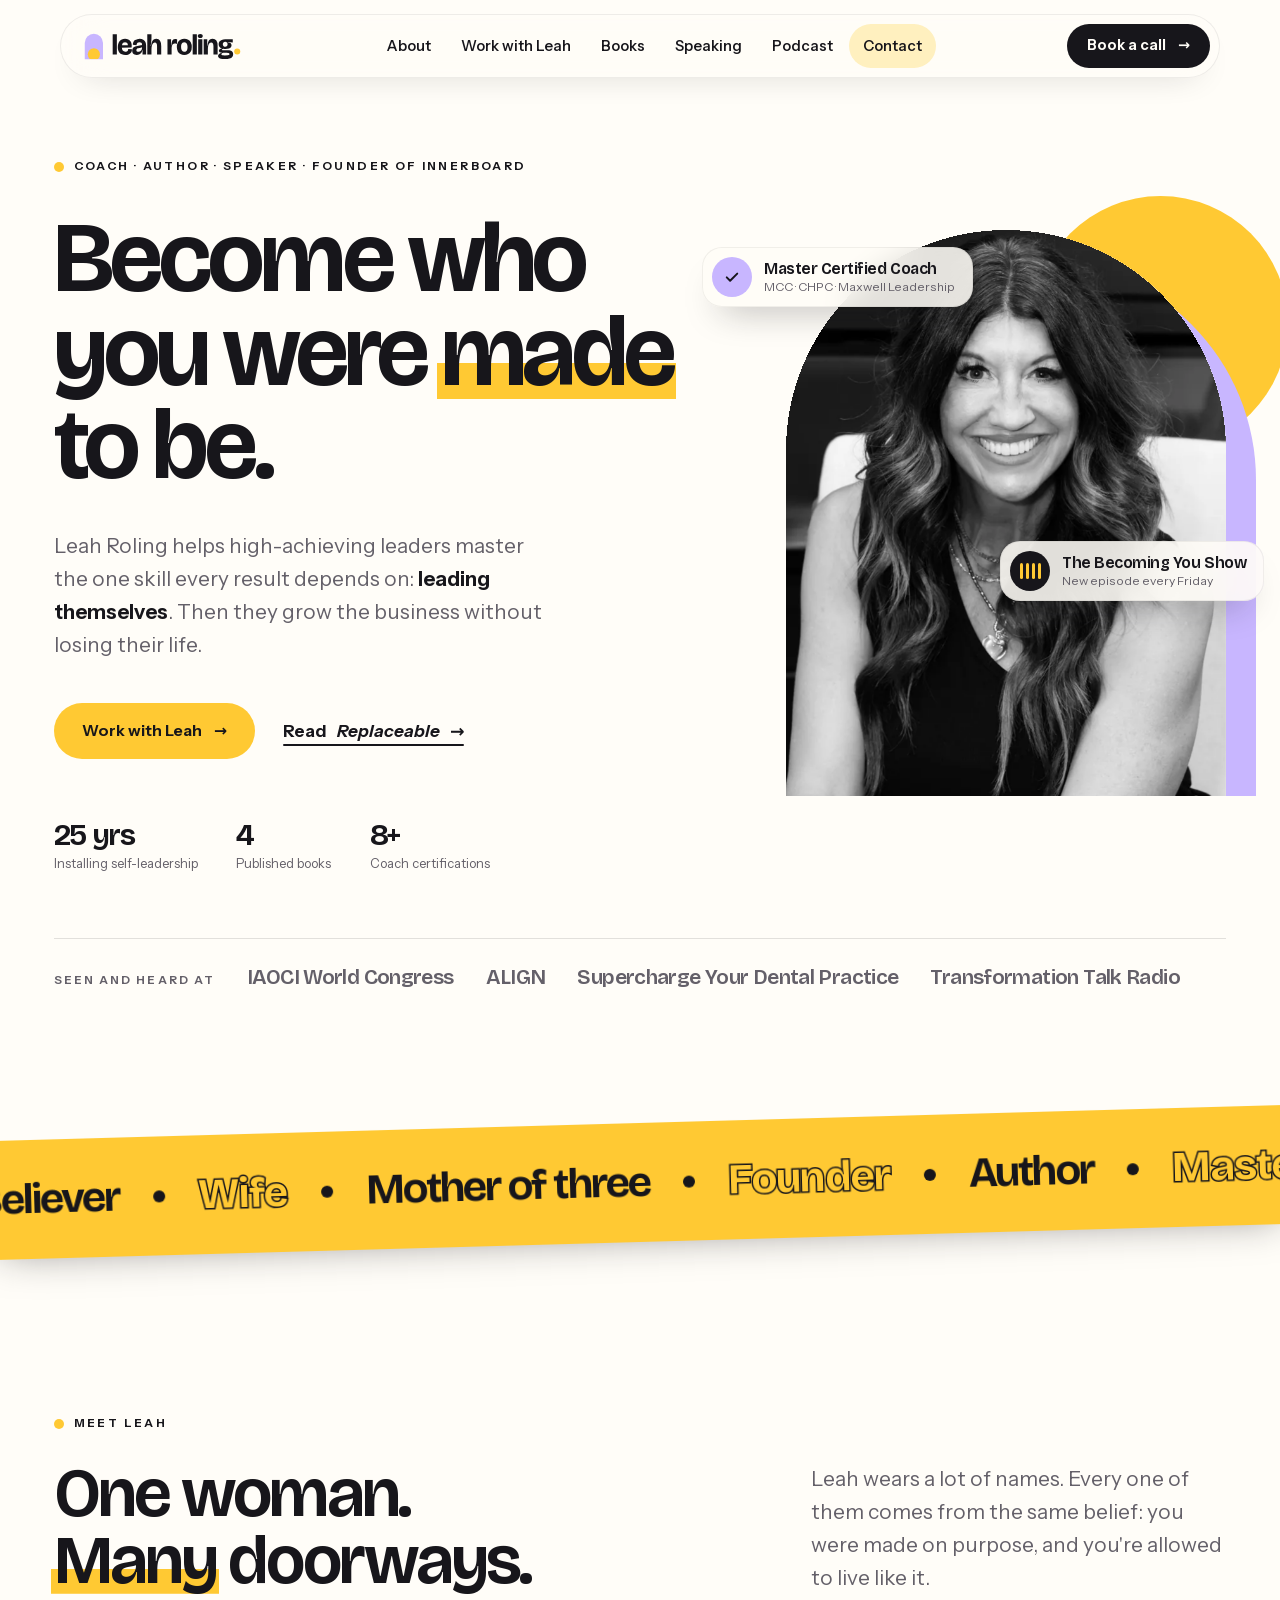
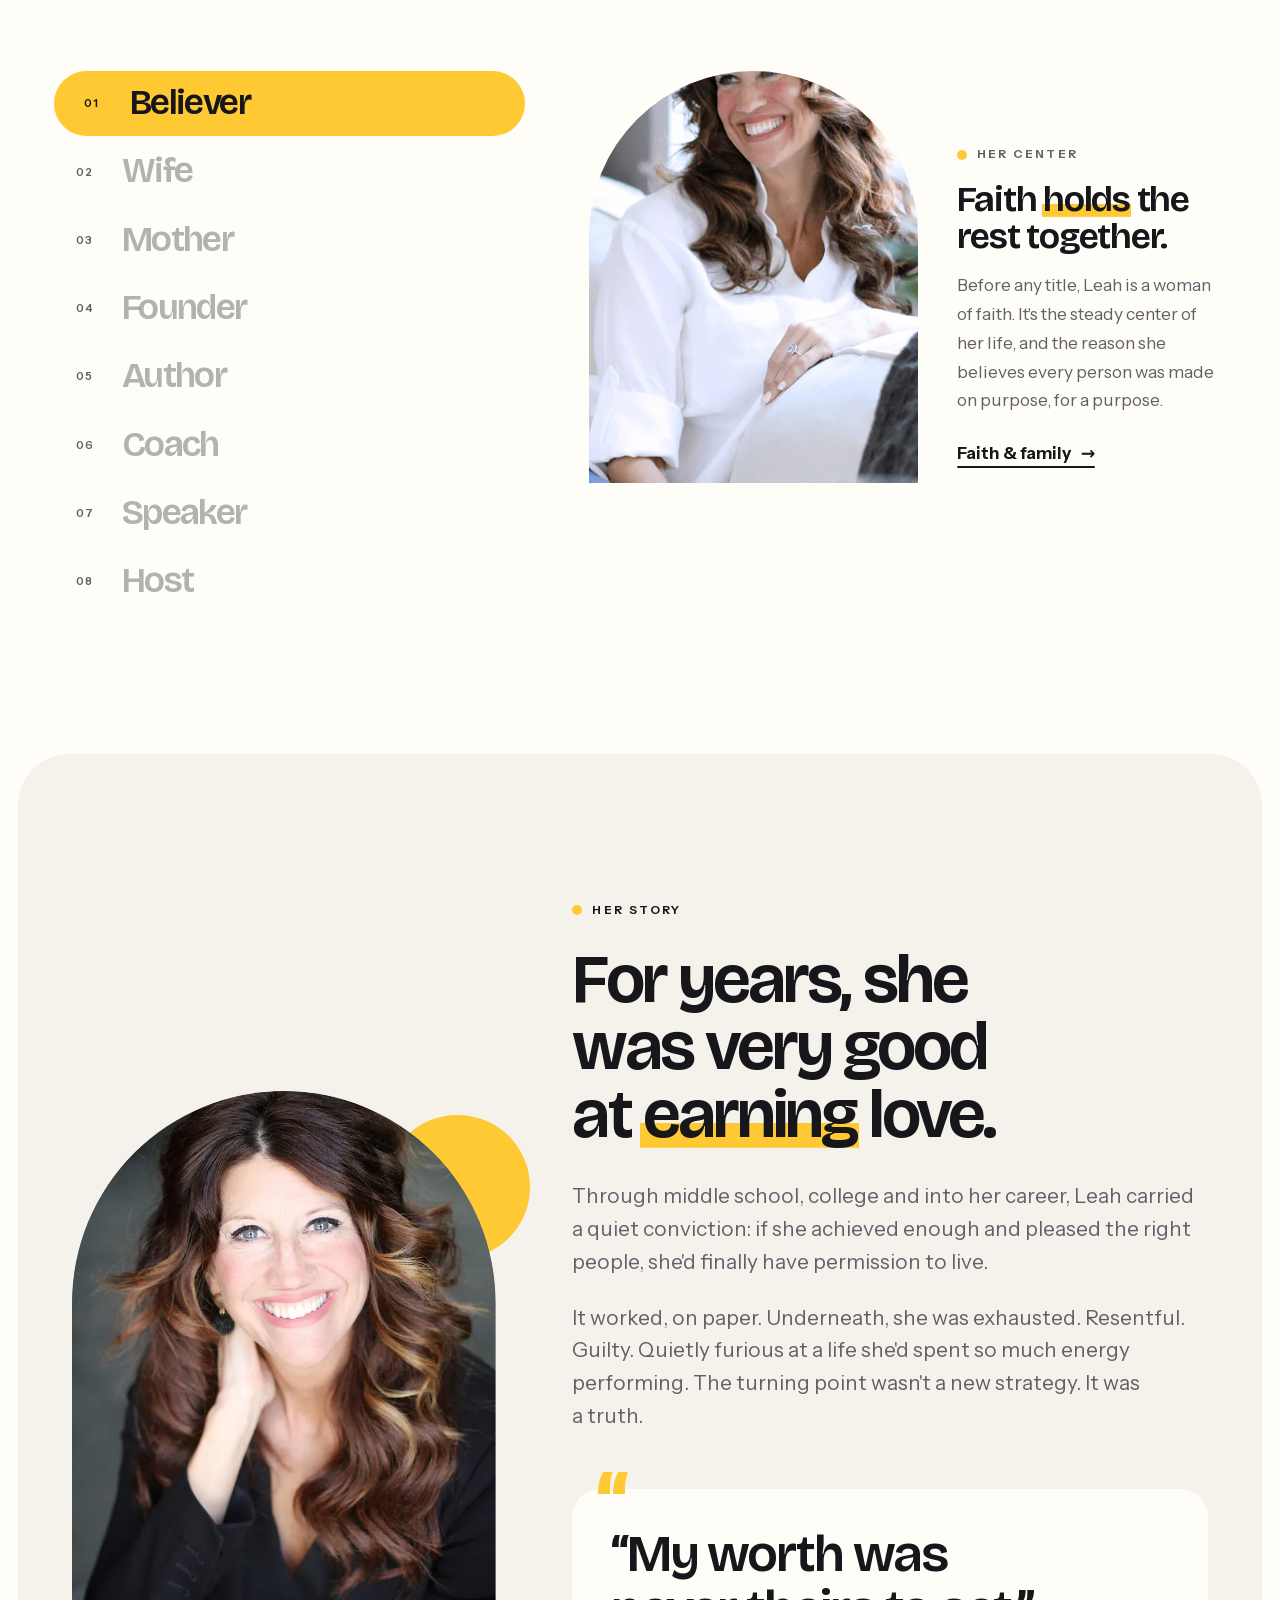
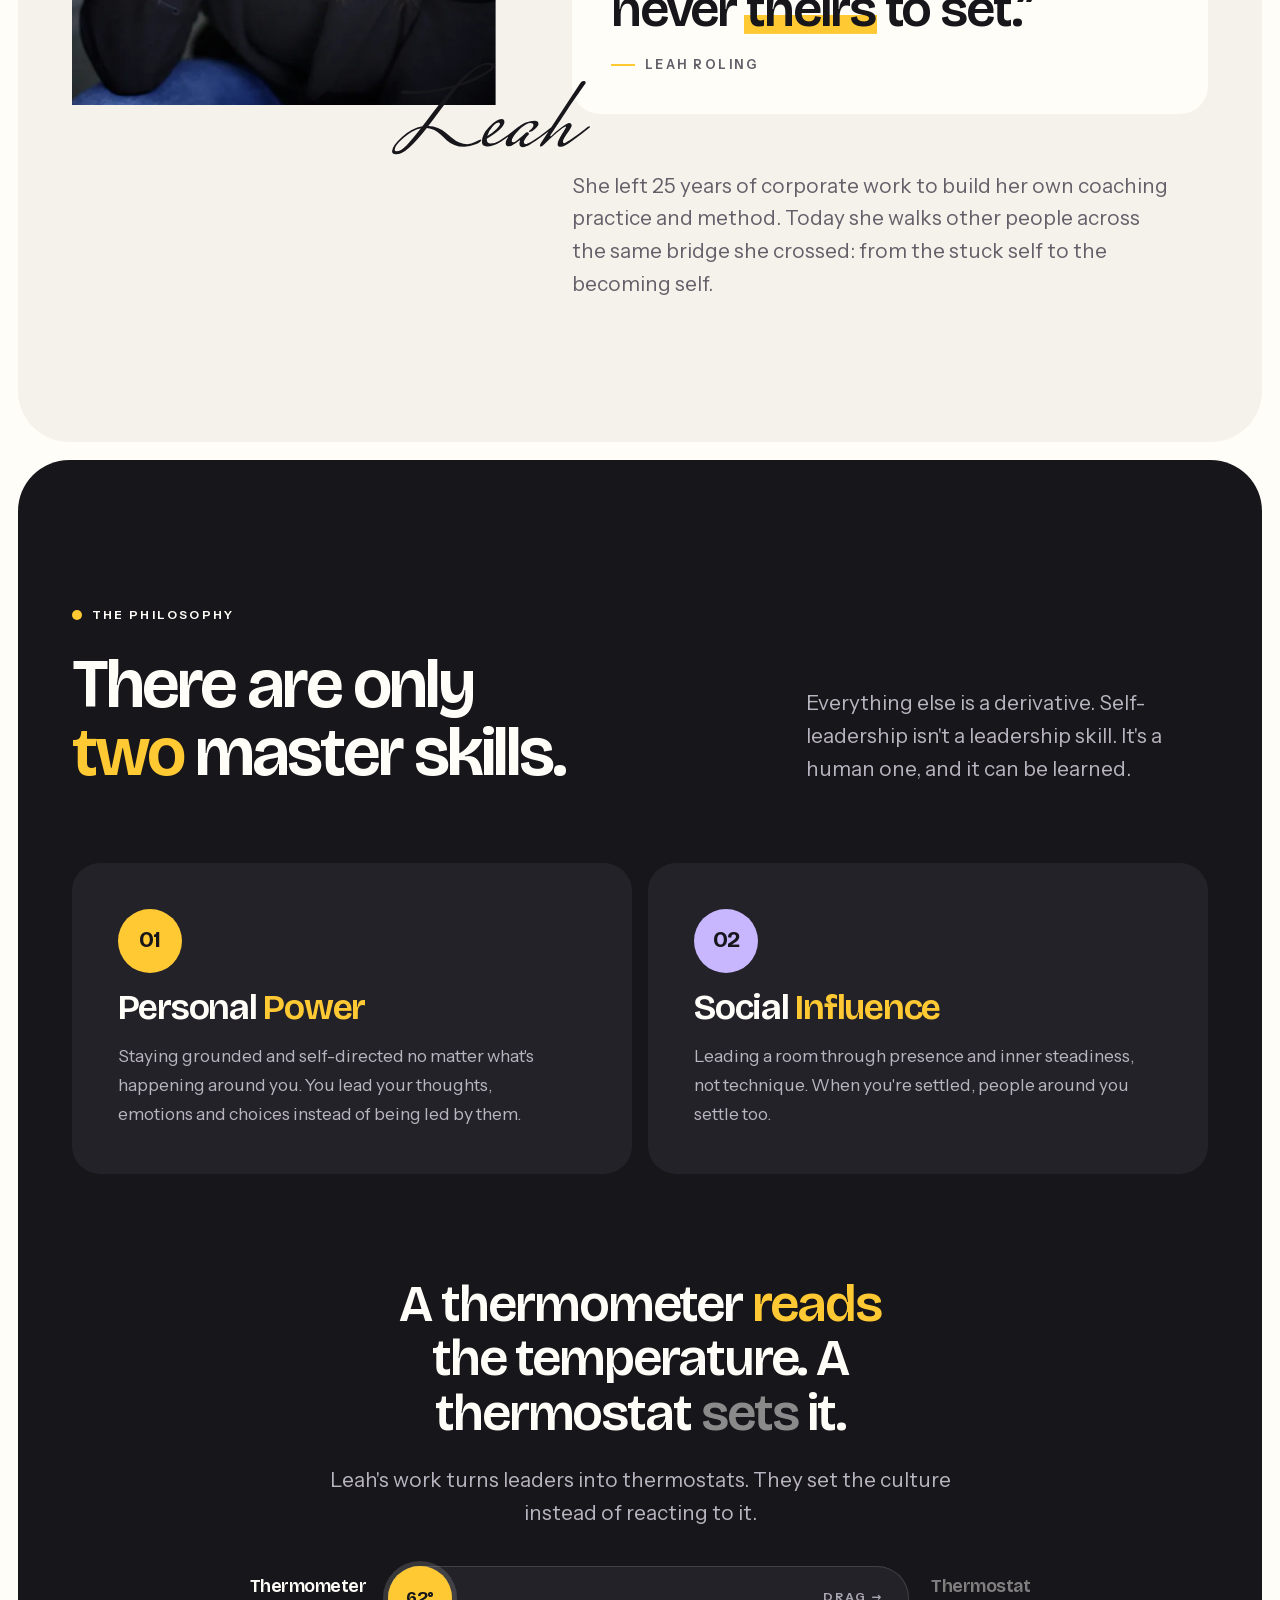
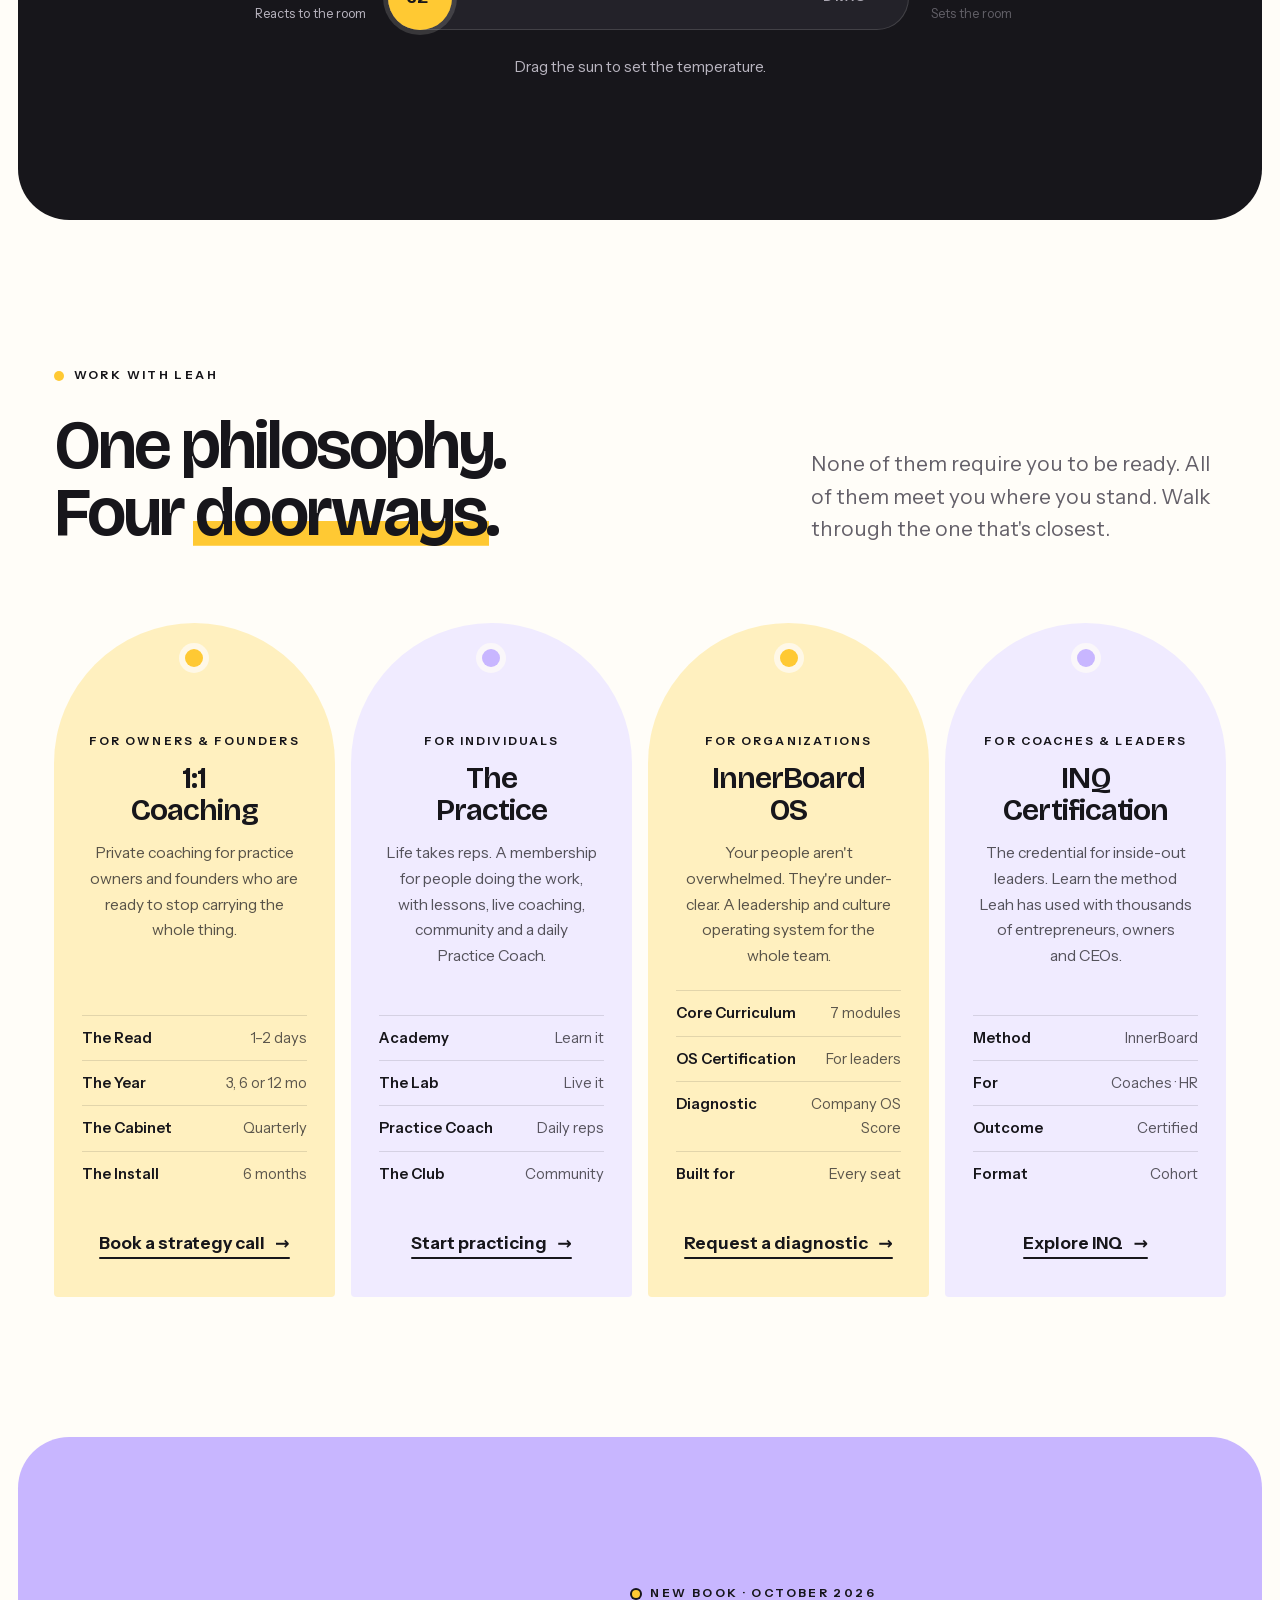
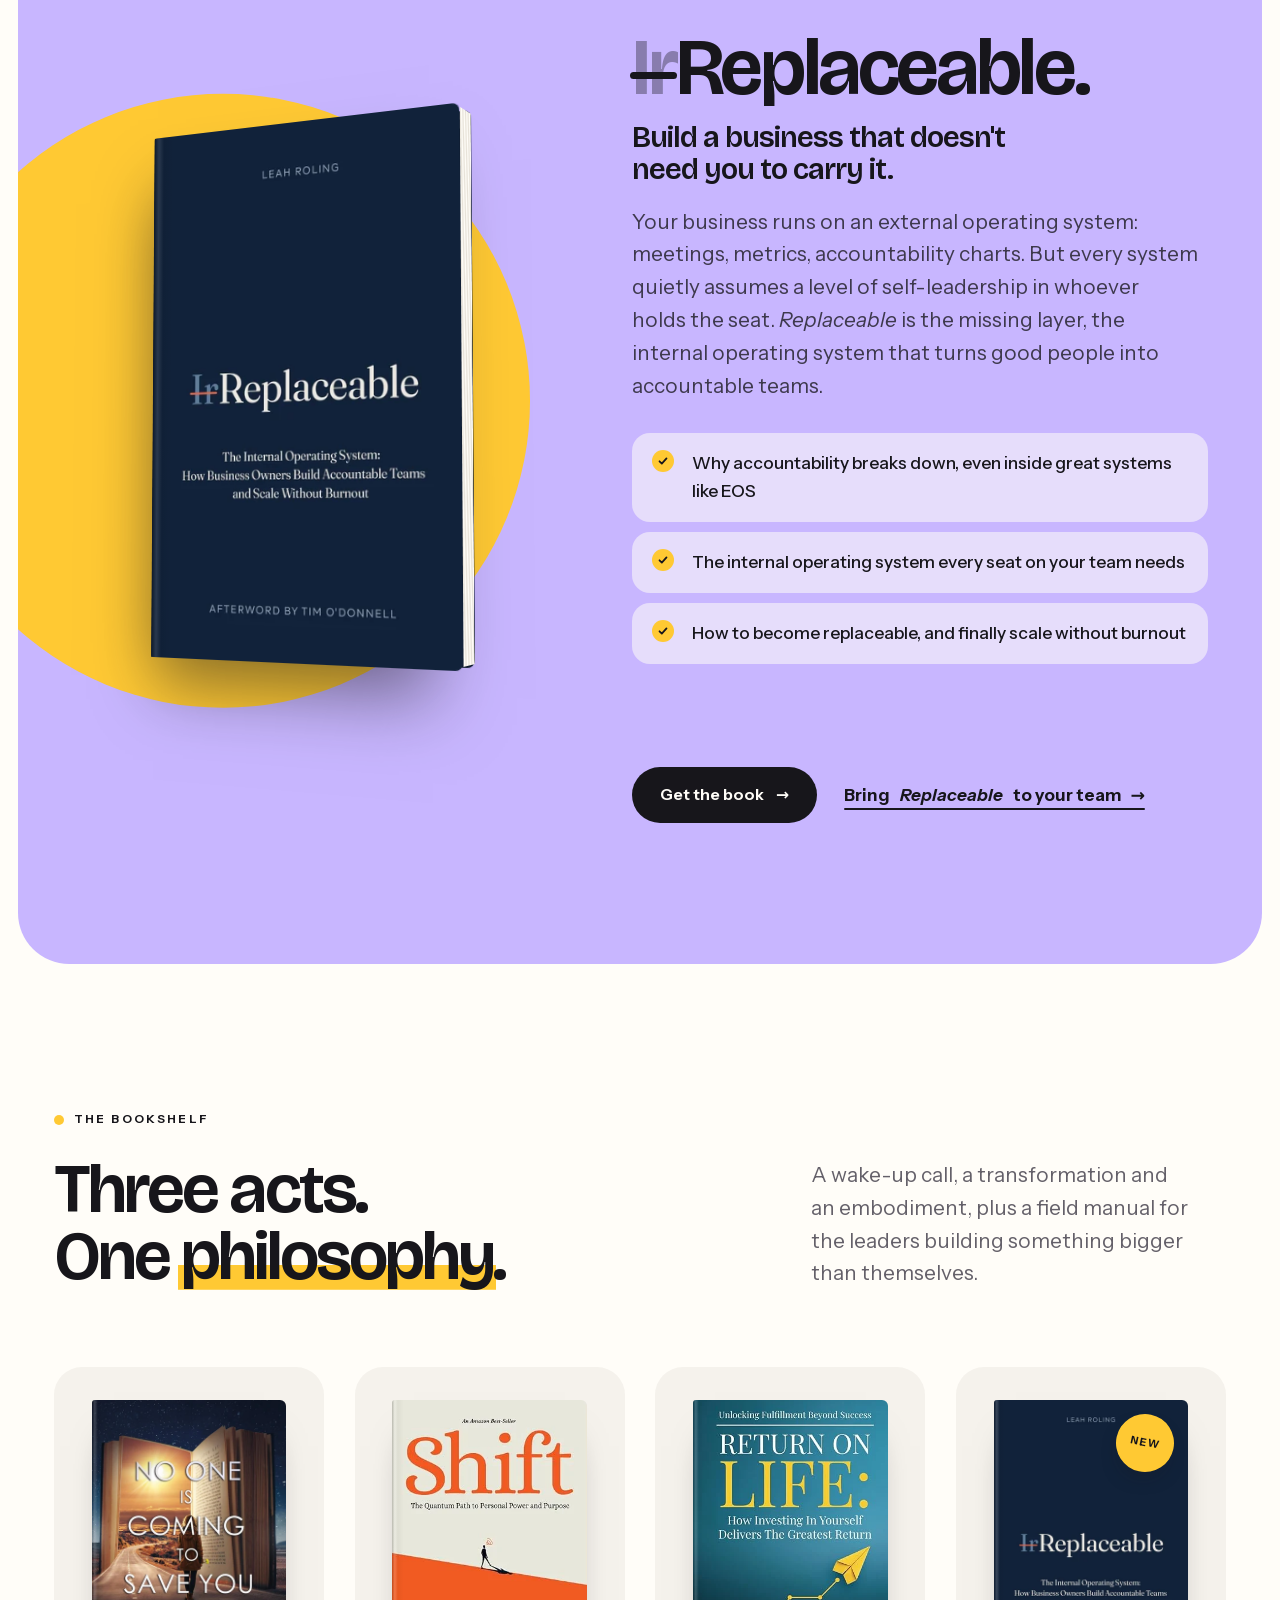
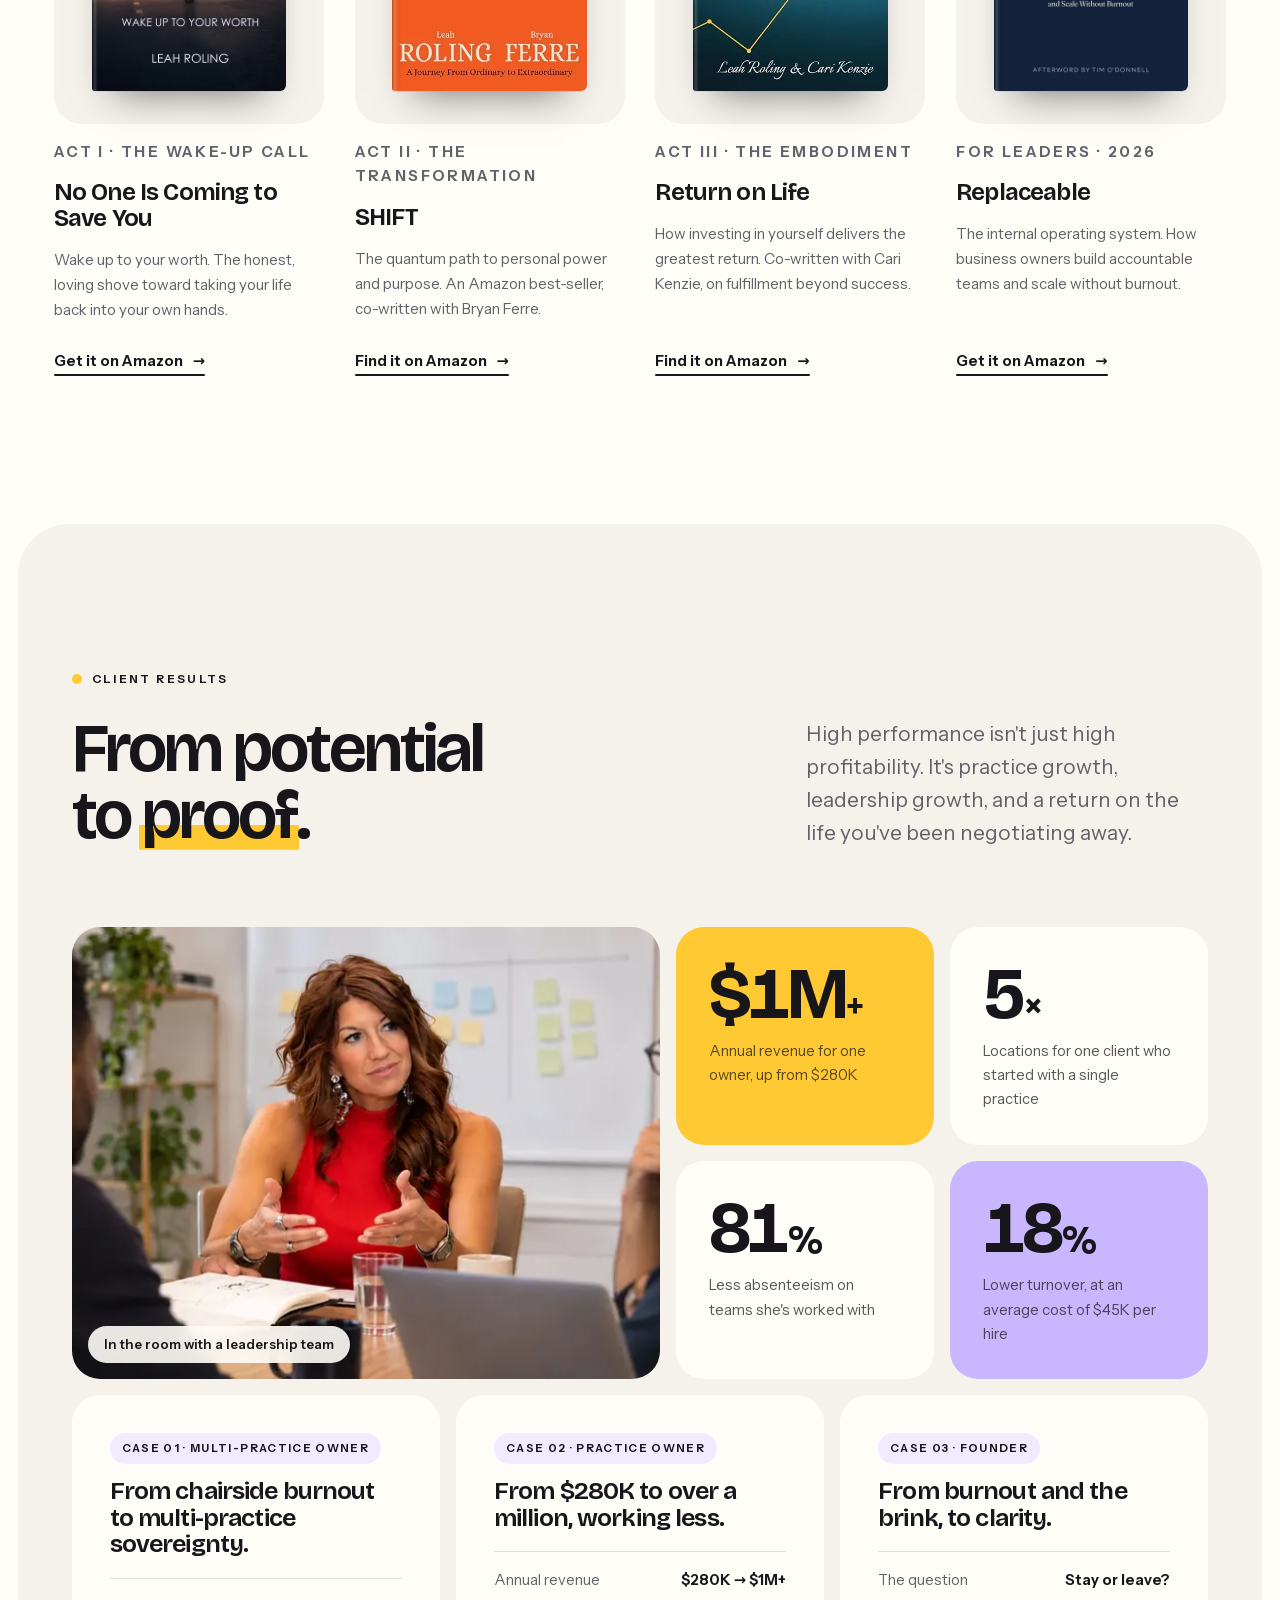
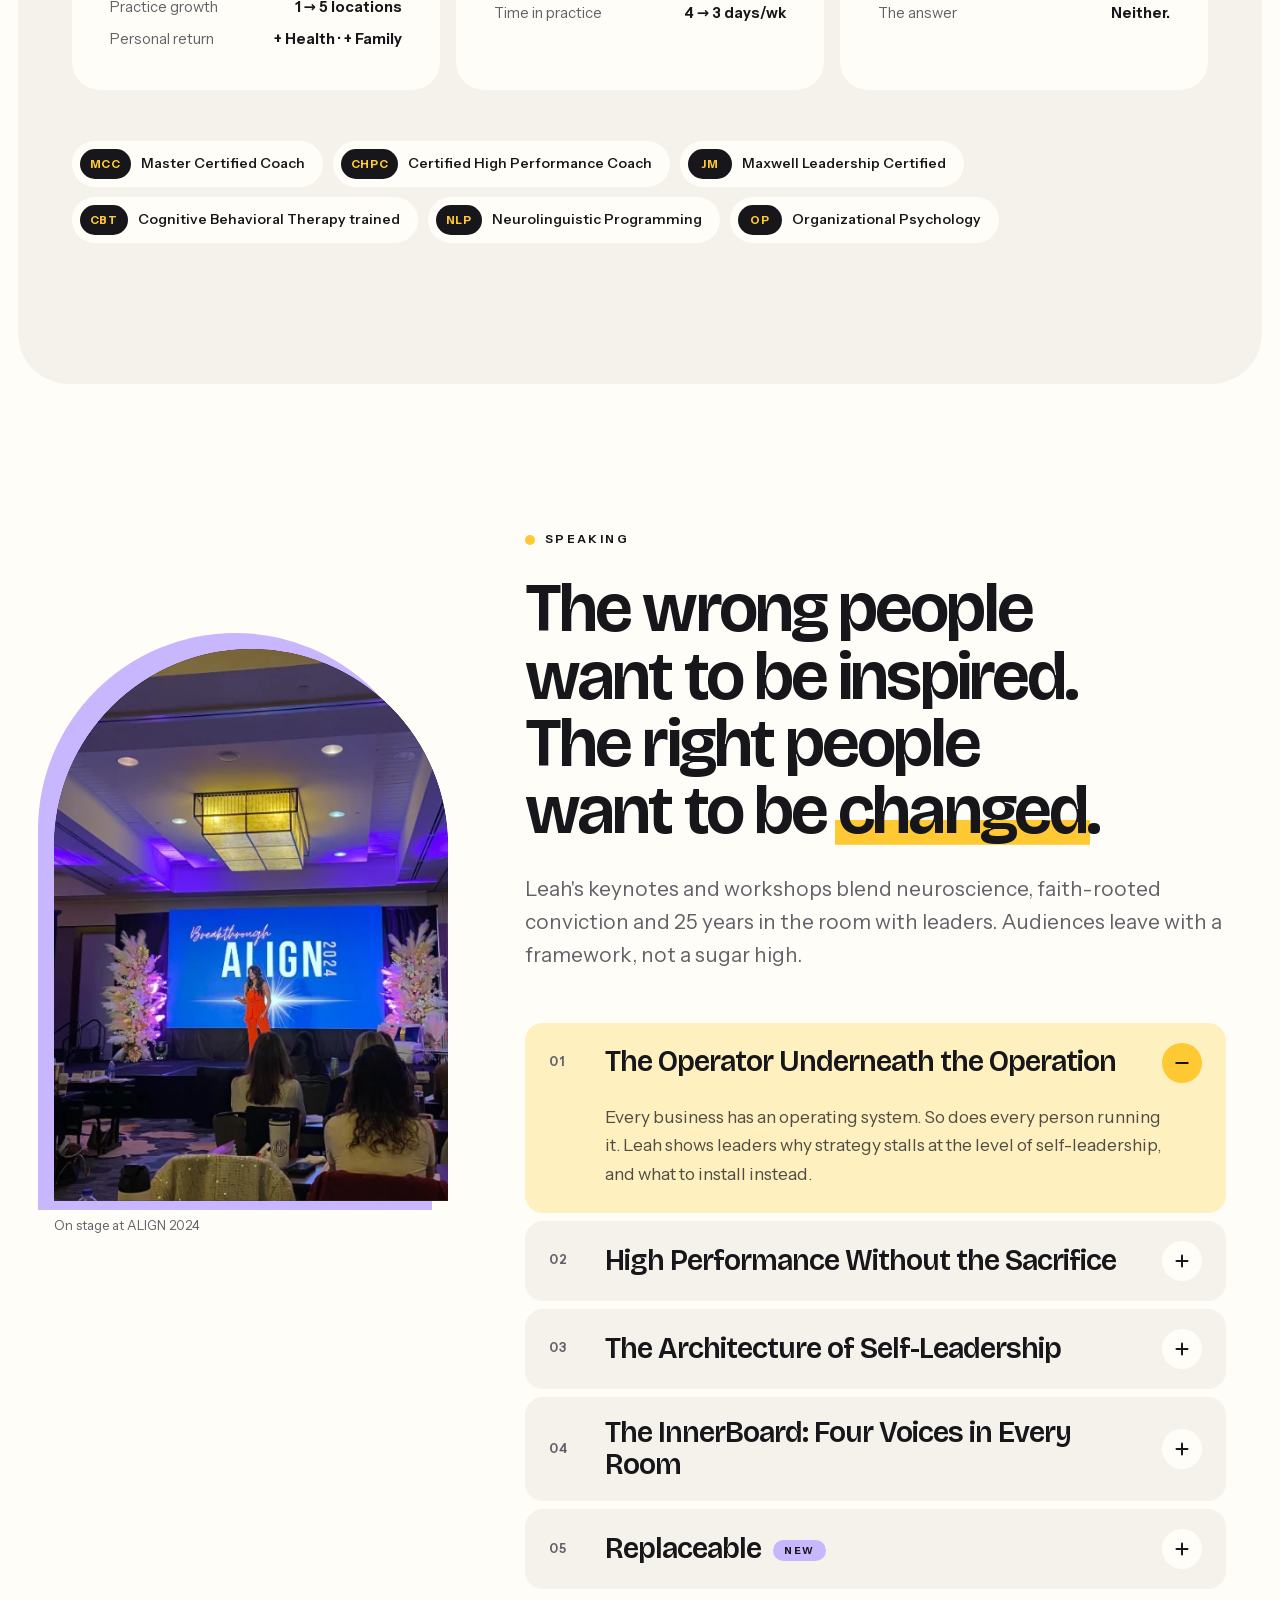
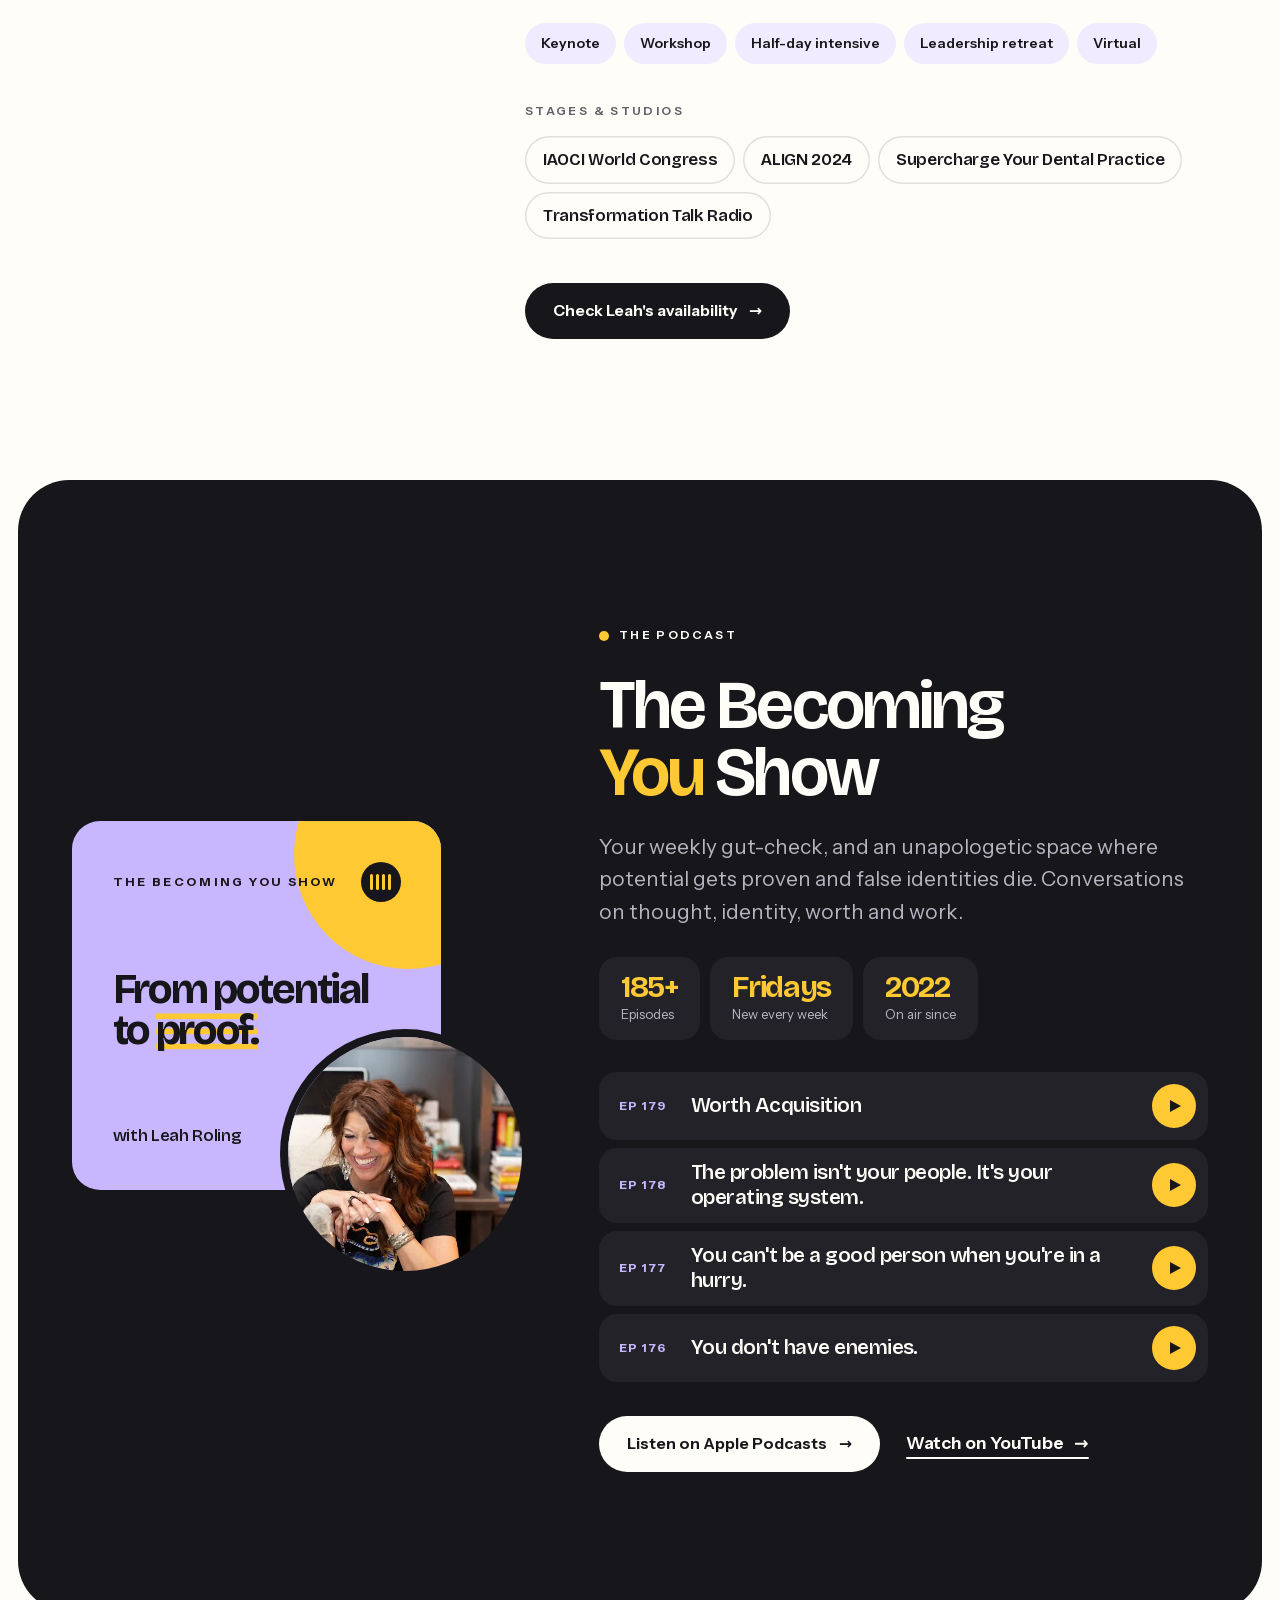
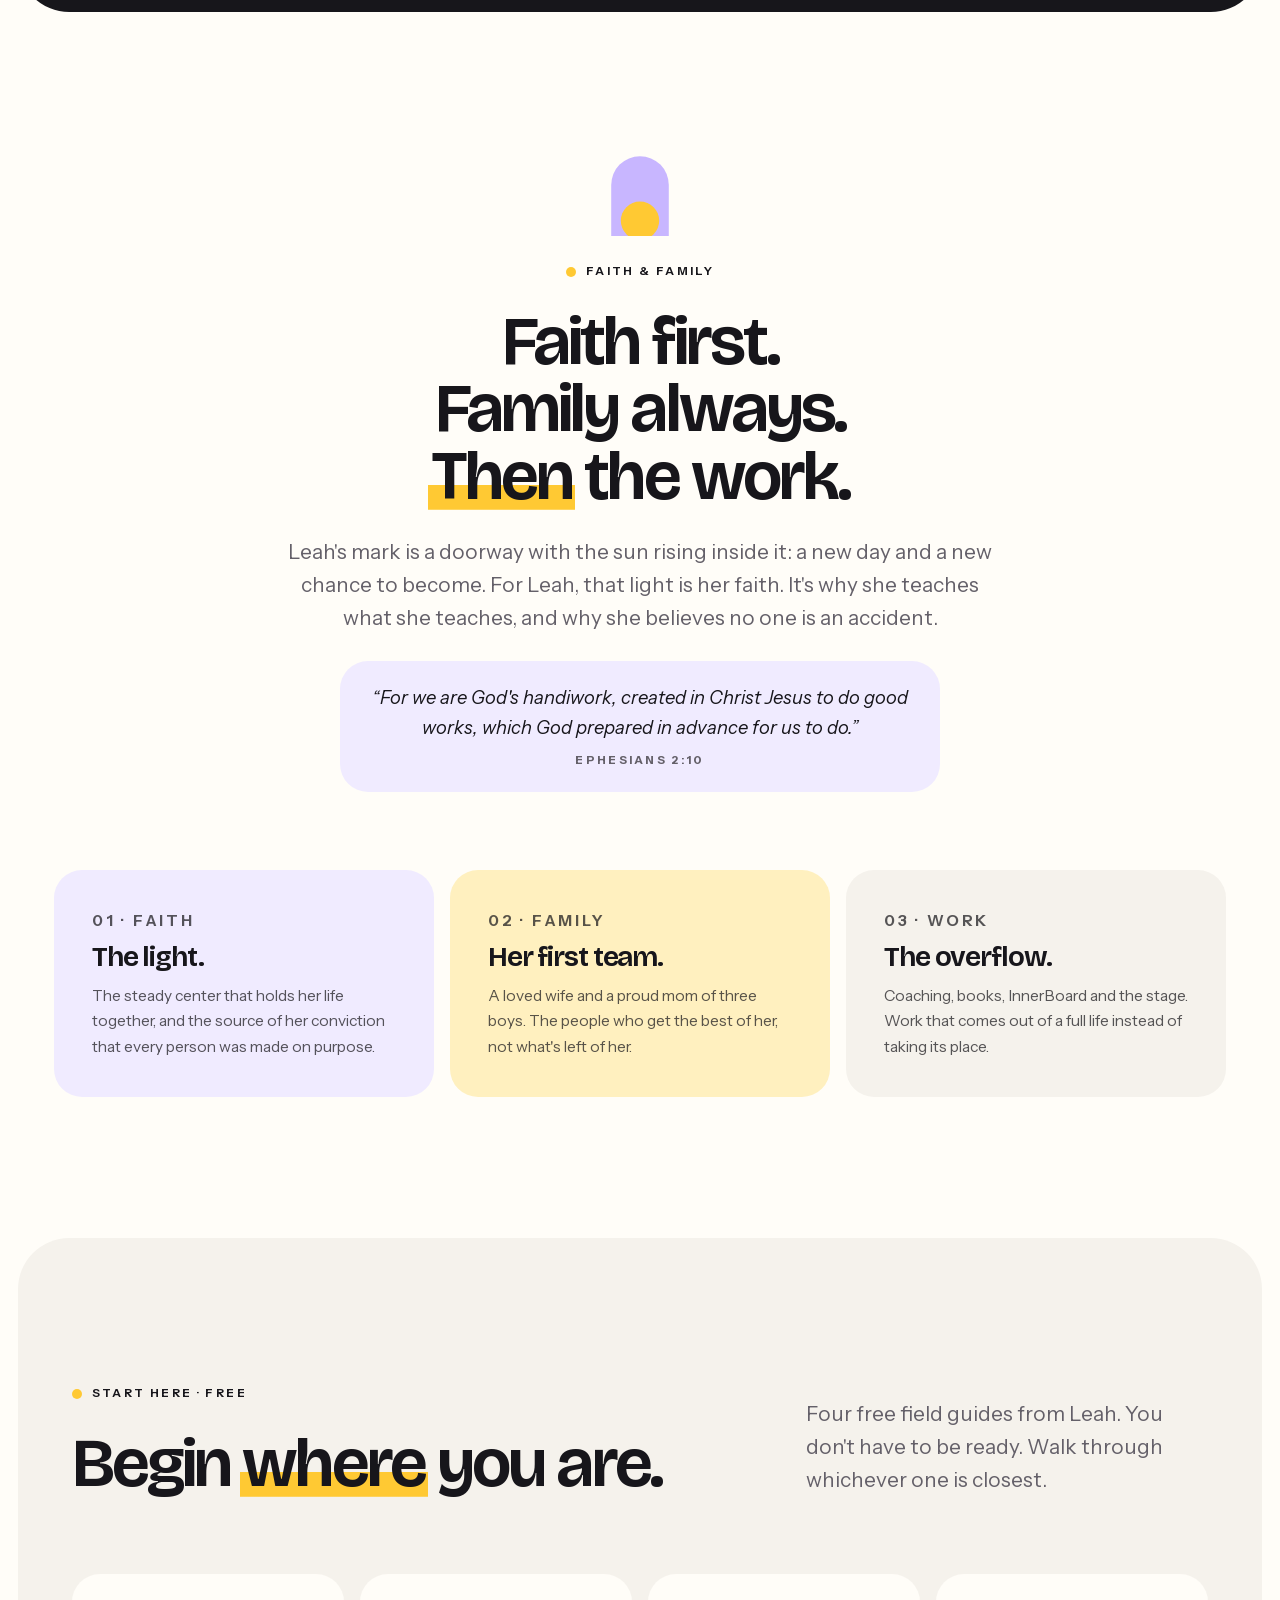
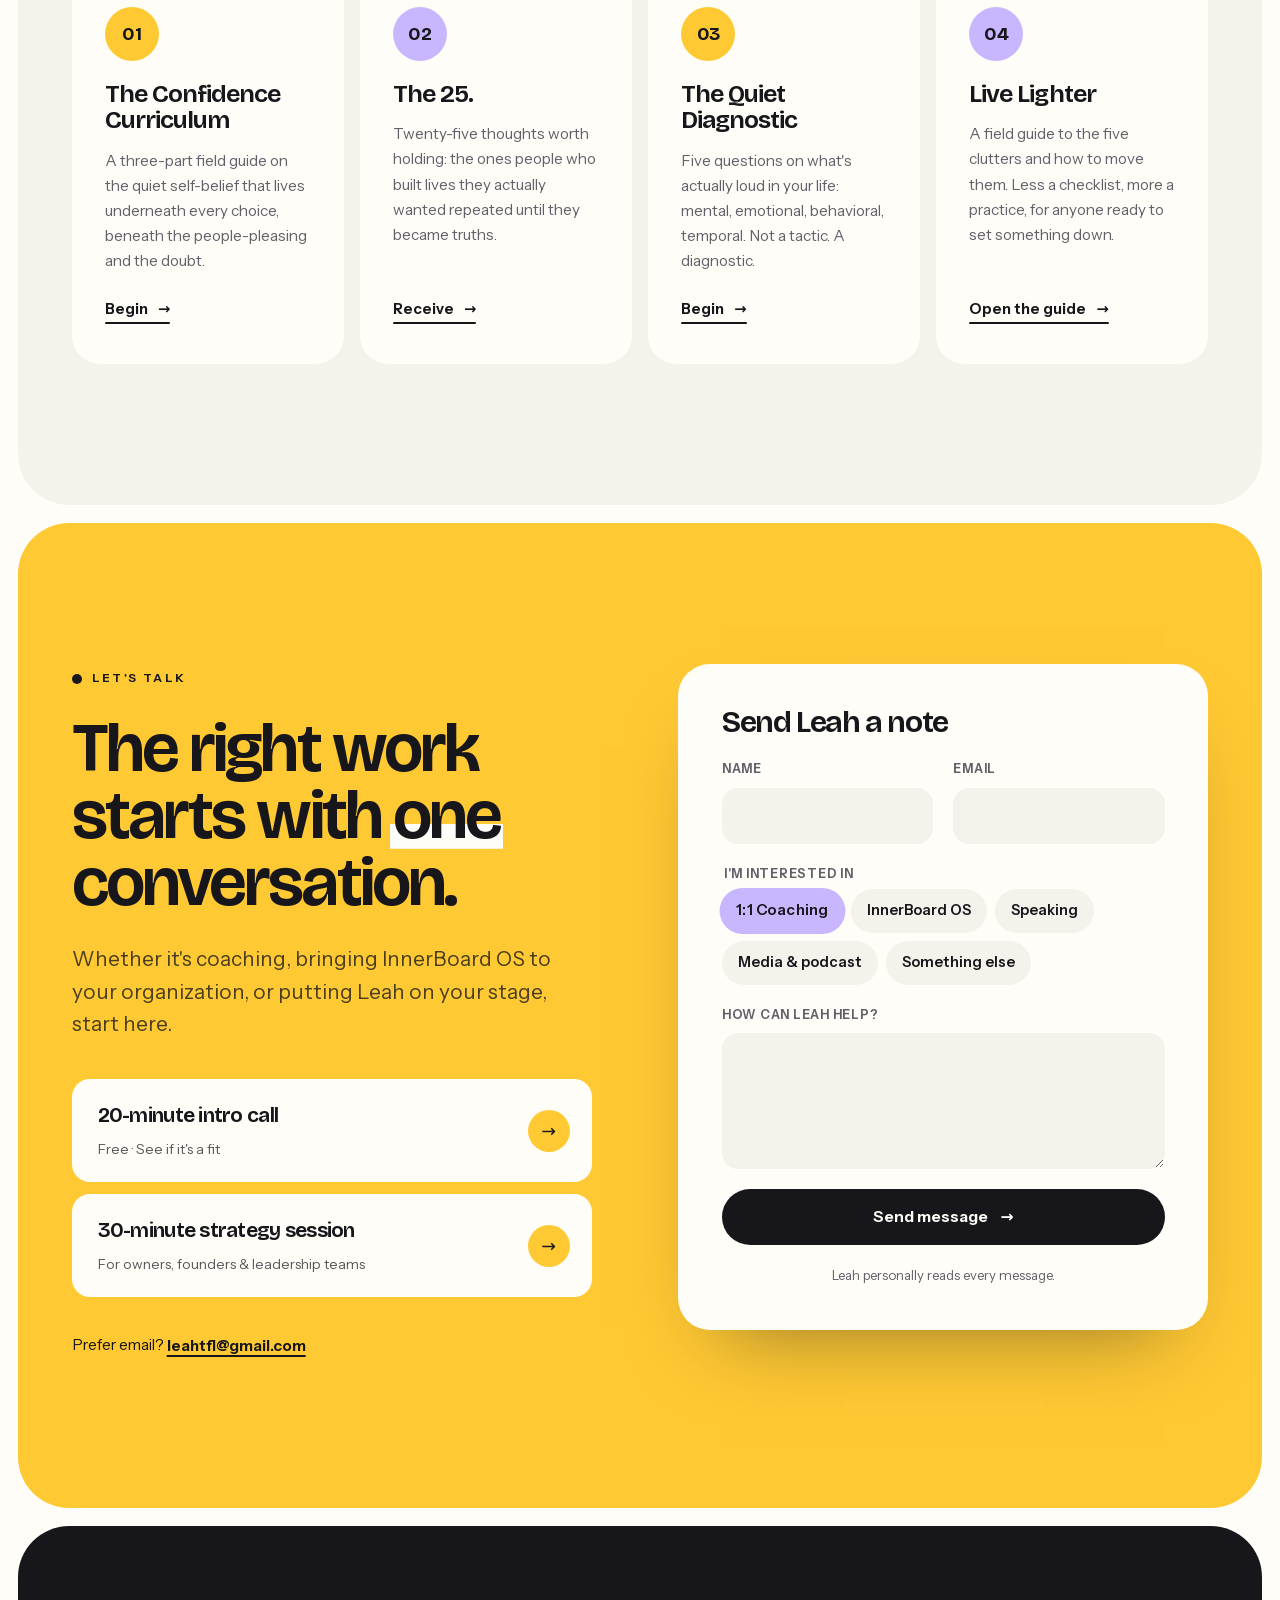
==== commit 2729caaa: "Remove the spinning "new book" badge from the hero Take the round rotating badge off the portrait, a" ====
--- a/index.html
+++ b/index.html
@@ -146,15 +146,6 @@
               alt="Leah Roling smiling, black-and-white portrait"
               fetchpriority="high">
           </div>
-          <a class="badge" href="#replaceable" aria-label="New book: Replaceable, out now">
-            <svg class="ring" viewBox="0 0 120 120" aria-hidden="true">
-              <defs><path id="badge-circle" d="M60 60m-48 0a48 48 0 1 1 96 0a48 48 0 1 1-96 0"/></defs>
-              <text font-family="Instrument Sans, sans-serif" font-size="9.4" font-weight="600" letter-spacing="3.1" fill="#FFFDF8">
-                <textPath href="#badge-circle">NEW BOOK • REPLACEABLE • OUT NOW • </textPath>
-              </text>
-            </svg>
-            <span class="badge__center" aria-hidden="true"><svg width="26" height="34" viewBox="0 0 200 260" aria-hidden="true"><defs><clipPath id="badge-door"><path d="M10 260V100a90 90 0 0 1 180 0v160z"/></clipPath></defs><path d="M10 260V100a90 90 0 0 1 180 0v160z" fill="#C8B6FF"/><g clip-path="url(#badge-door)"><circle cx="100" cy="212" r="60" fill="#FFC933"/></g></svg><b>Read</b></span>
-          </a>
           <a class="chip-float chip-float--show" href="#show">
             <span class="eq" aria-hidden="true"><i></i><i></i><i></i><i></i></span>
             <span><b>The Becoming You Show</b><small>New episode every Friday</small></span>
--- a/assets/css/styles.css
+++ b/assets/css/styles.css
@@ -908,56 +908,6 @@
 @keyframes settle {
   from {
     transform: scale(1.07);
-  }
-}
-.badge {
-  position: absolute;
-  z-index: 2;
-  left: -26px;
-  bottom: 14%;
-  width: clamp(112px, 11vw, 140px);
-  aspect-ratio: 1;
-  border-radius: 50%;
-  background: var(--ink);
-  color: var(--paper);
-  display: grid;
-  place-items: center;
-  box-shadow: 0 20px 40px -18px rgba(23, 22, 27, 0.6);
-  transition: transform 0.6s var(--ease-back);
-  animation: badgePop 0.8s var(--ease-back) 0.7s both;
-}
-@keyframes badgePop {
-  from {
-    opacity: 0;
-    scale: 0.5;
-  }
-}
-.badge:hover {
-  transform: rotate(-10deg) scale(1.06);
-}
-.badge svg.ring {
-  position: absolute;
-  inset: 7px;
-  width: calc(100% - 14px);
-  height: calc(100% - 14px);
-  animation: spin 20s linear infinite;
-}
-.badge__center {
-  display: grid;
-  justify-items: center;
-  gap: 4px;
-}
-.badge__center b {
-  font-family: var(--sans);
-  font-size: 0.6rem;
-  font-weight: 700;
-  letter-spacing: 0.2em;
-  text-transform: uppercase;
-  color: var(--sun);
-}
-@keyframes spin {
-  to {
-    transform: rotate(360deg);
   }
 }
 /* floating cards around the portrait */
@@ -3155,11 +3105,6 @@
 
 /* ---------- Small-screen refinements ---------- */
 @media (max-width: 959px) {
-  .badge {
-    left: -6px;
-    bottom: 10%;
-    width: 104px;
-  }
   .hero__visual {
     width: min(86%, 400px);
     margin-top: 12px;
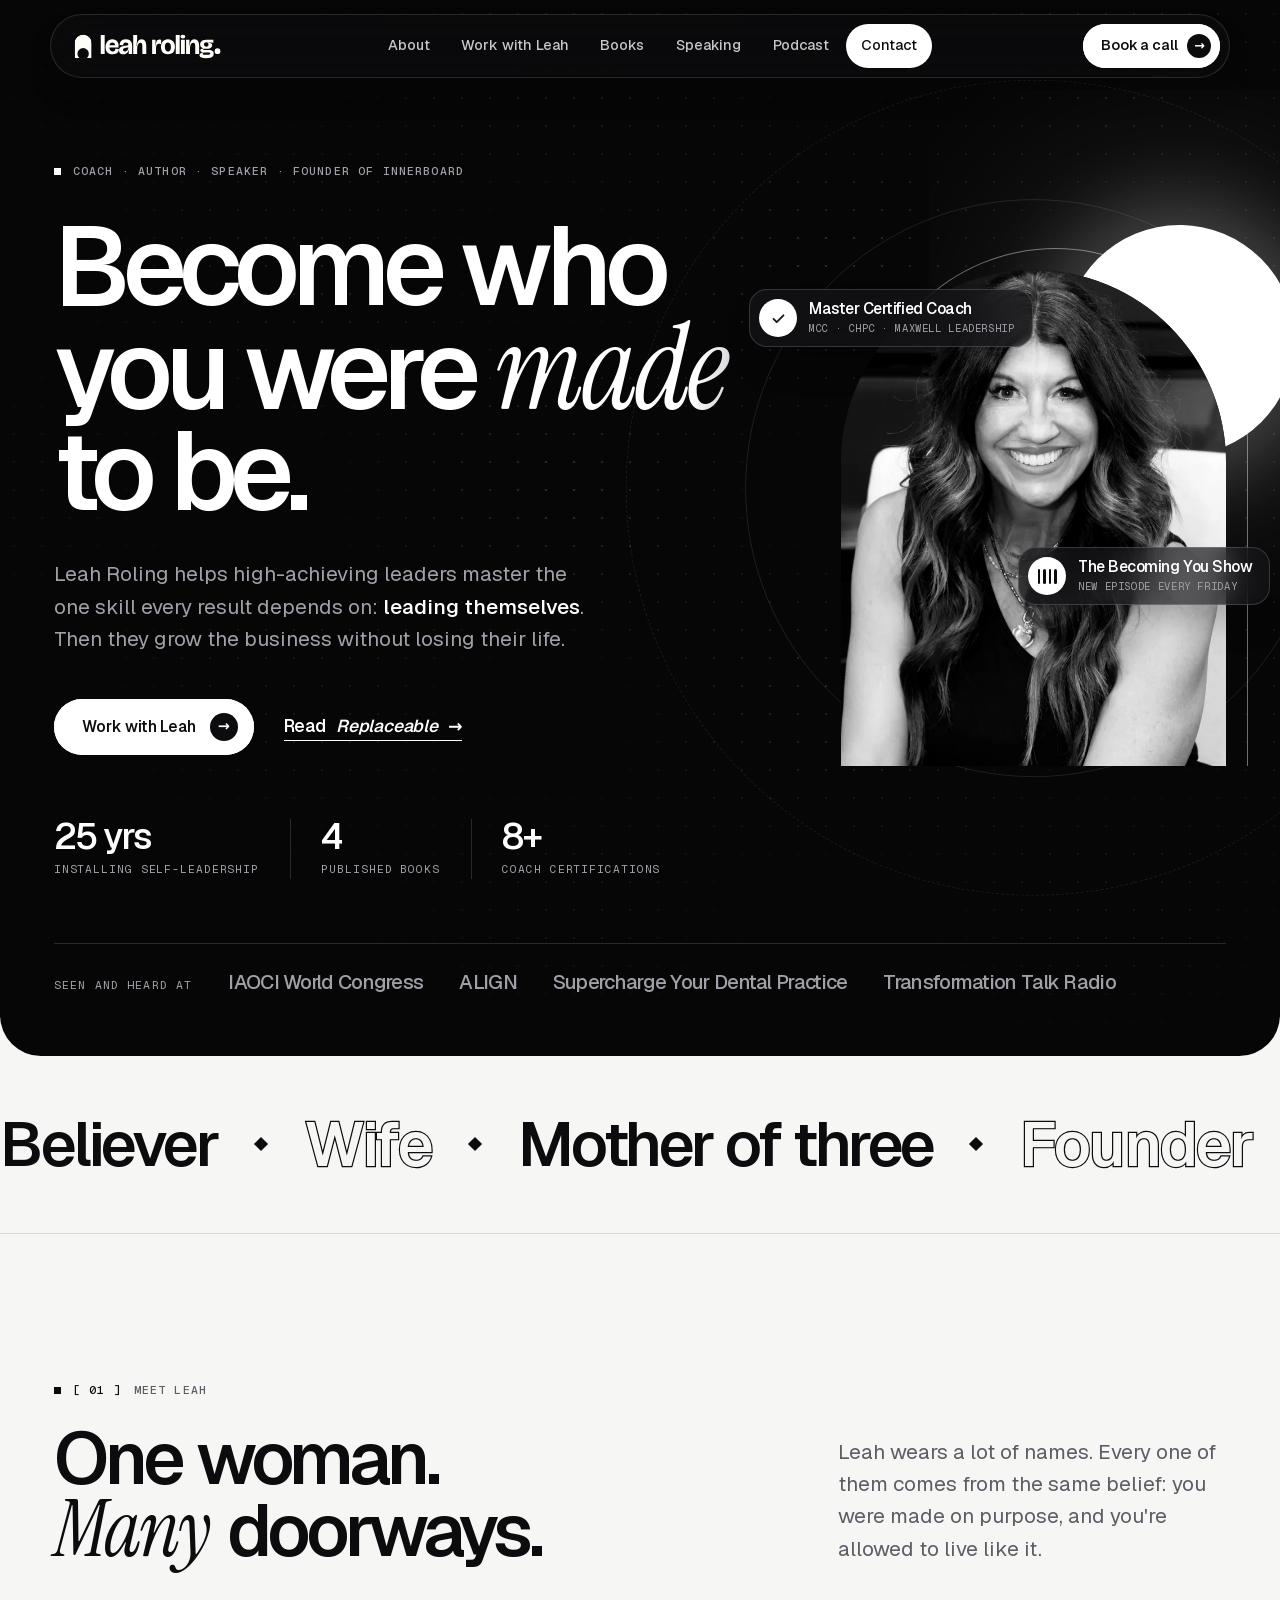
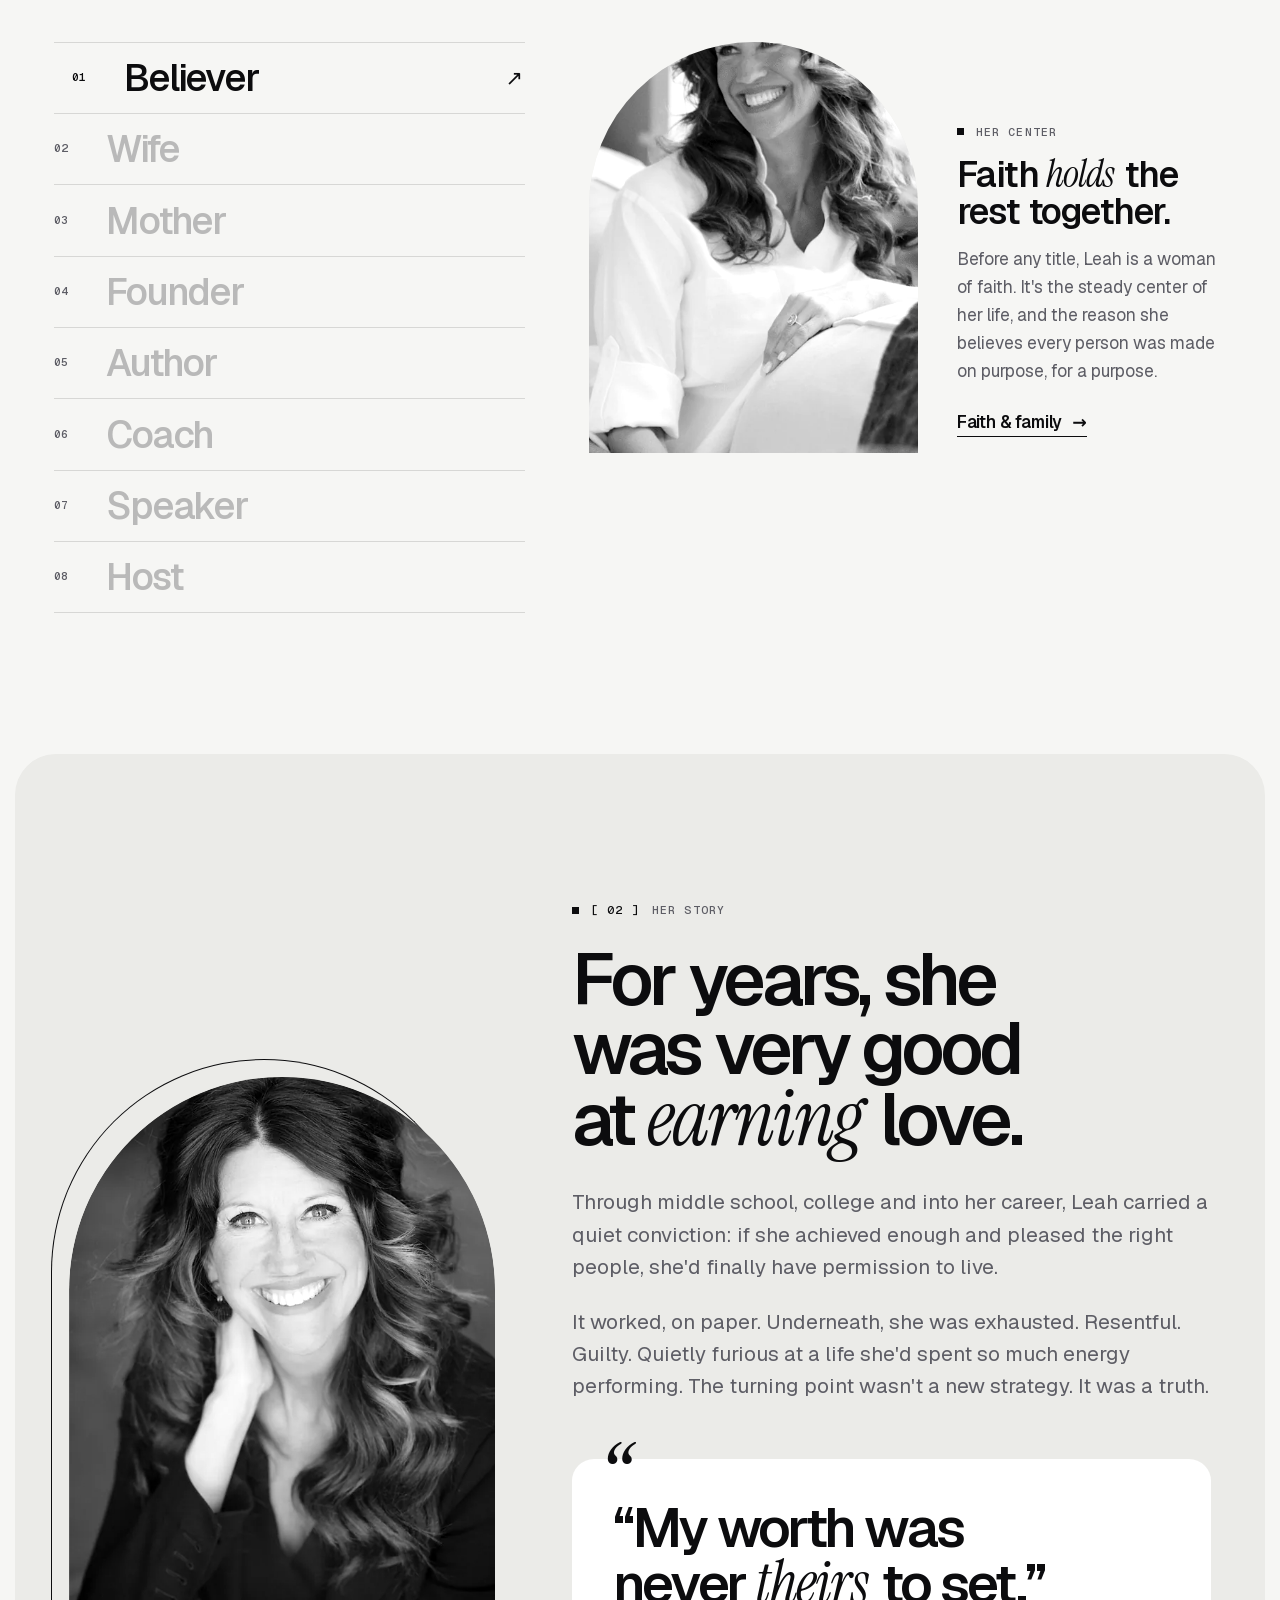
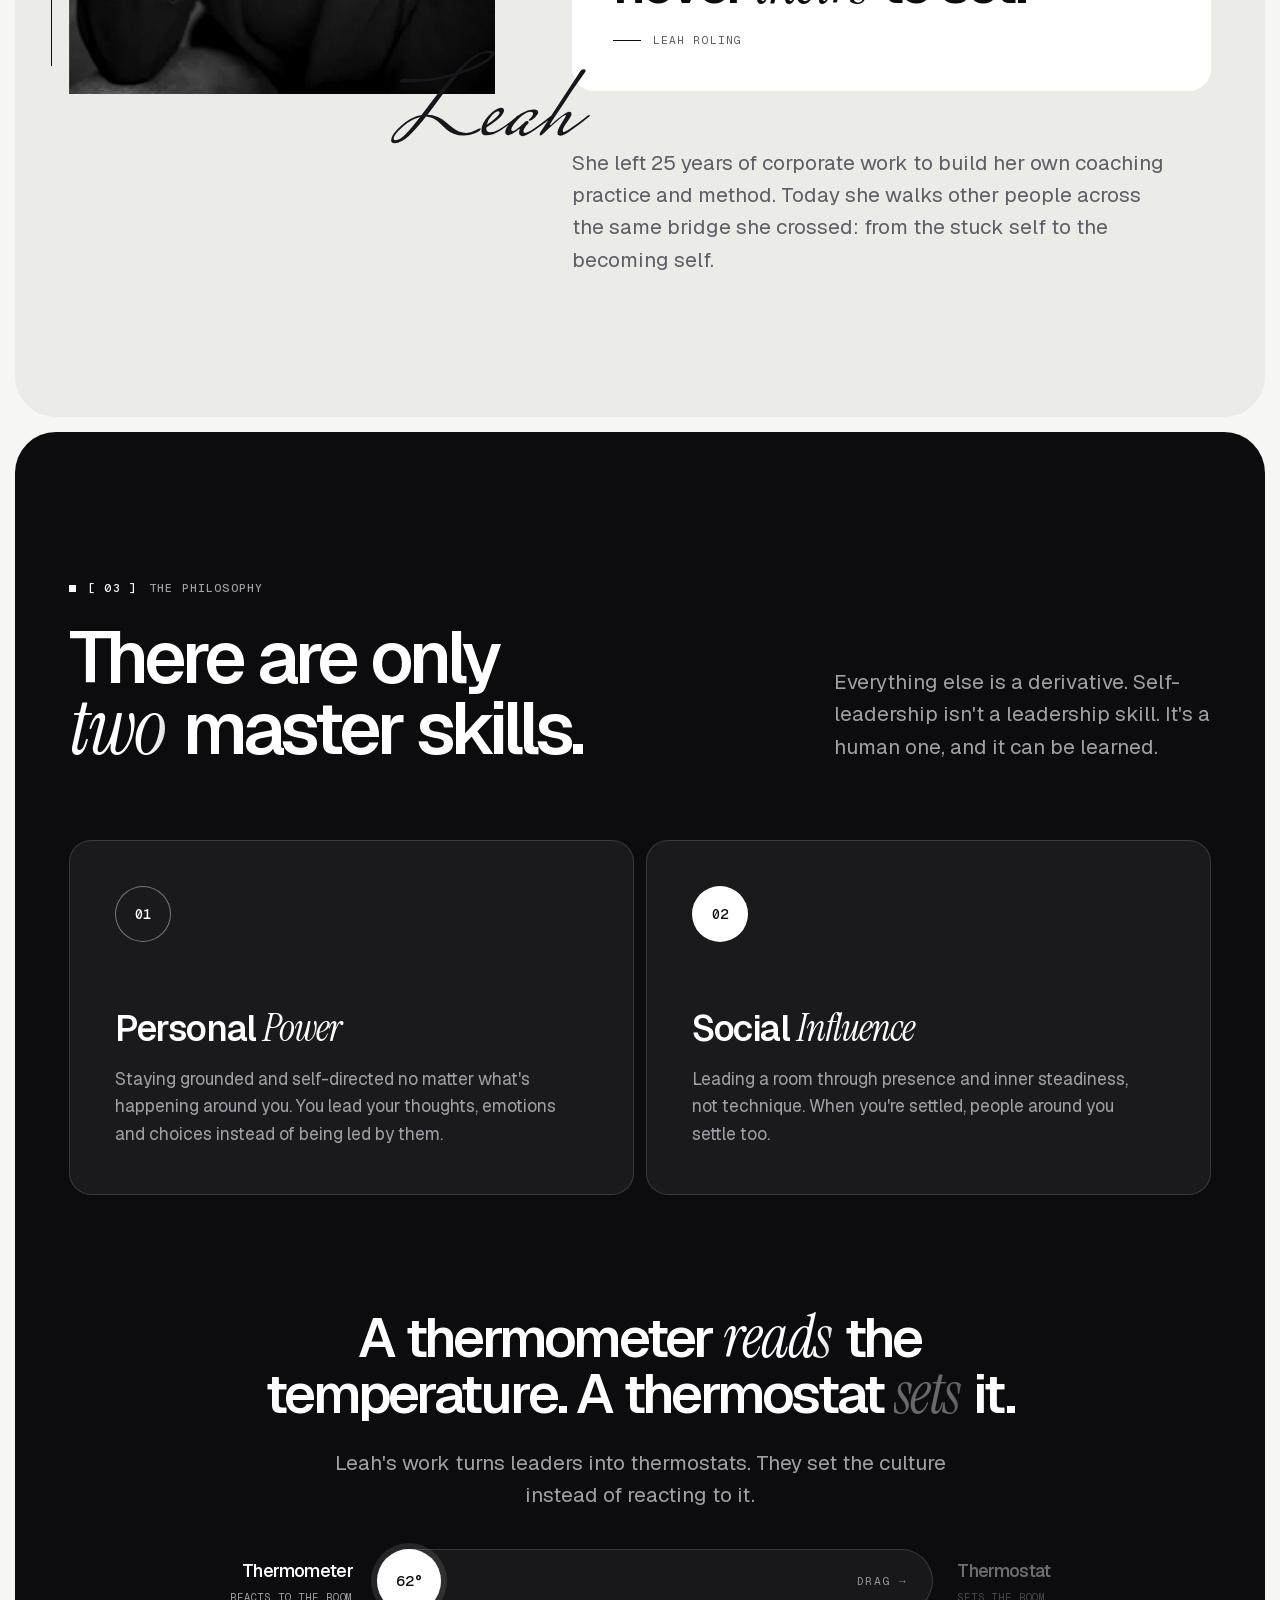
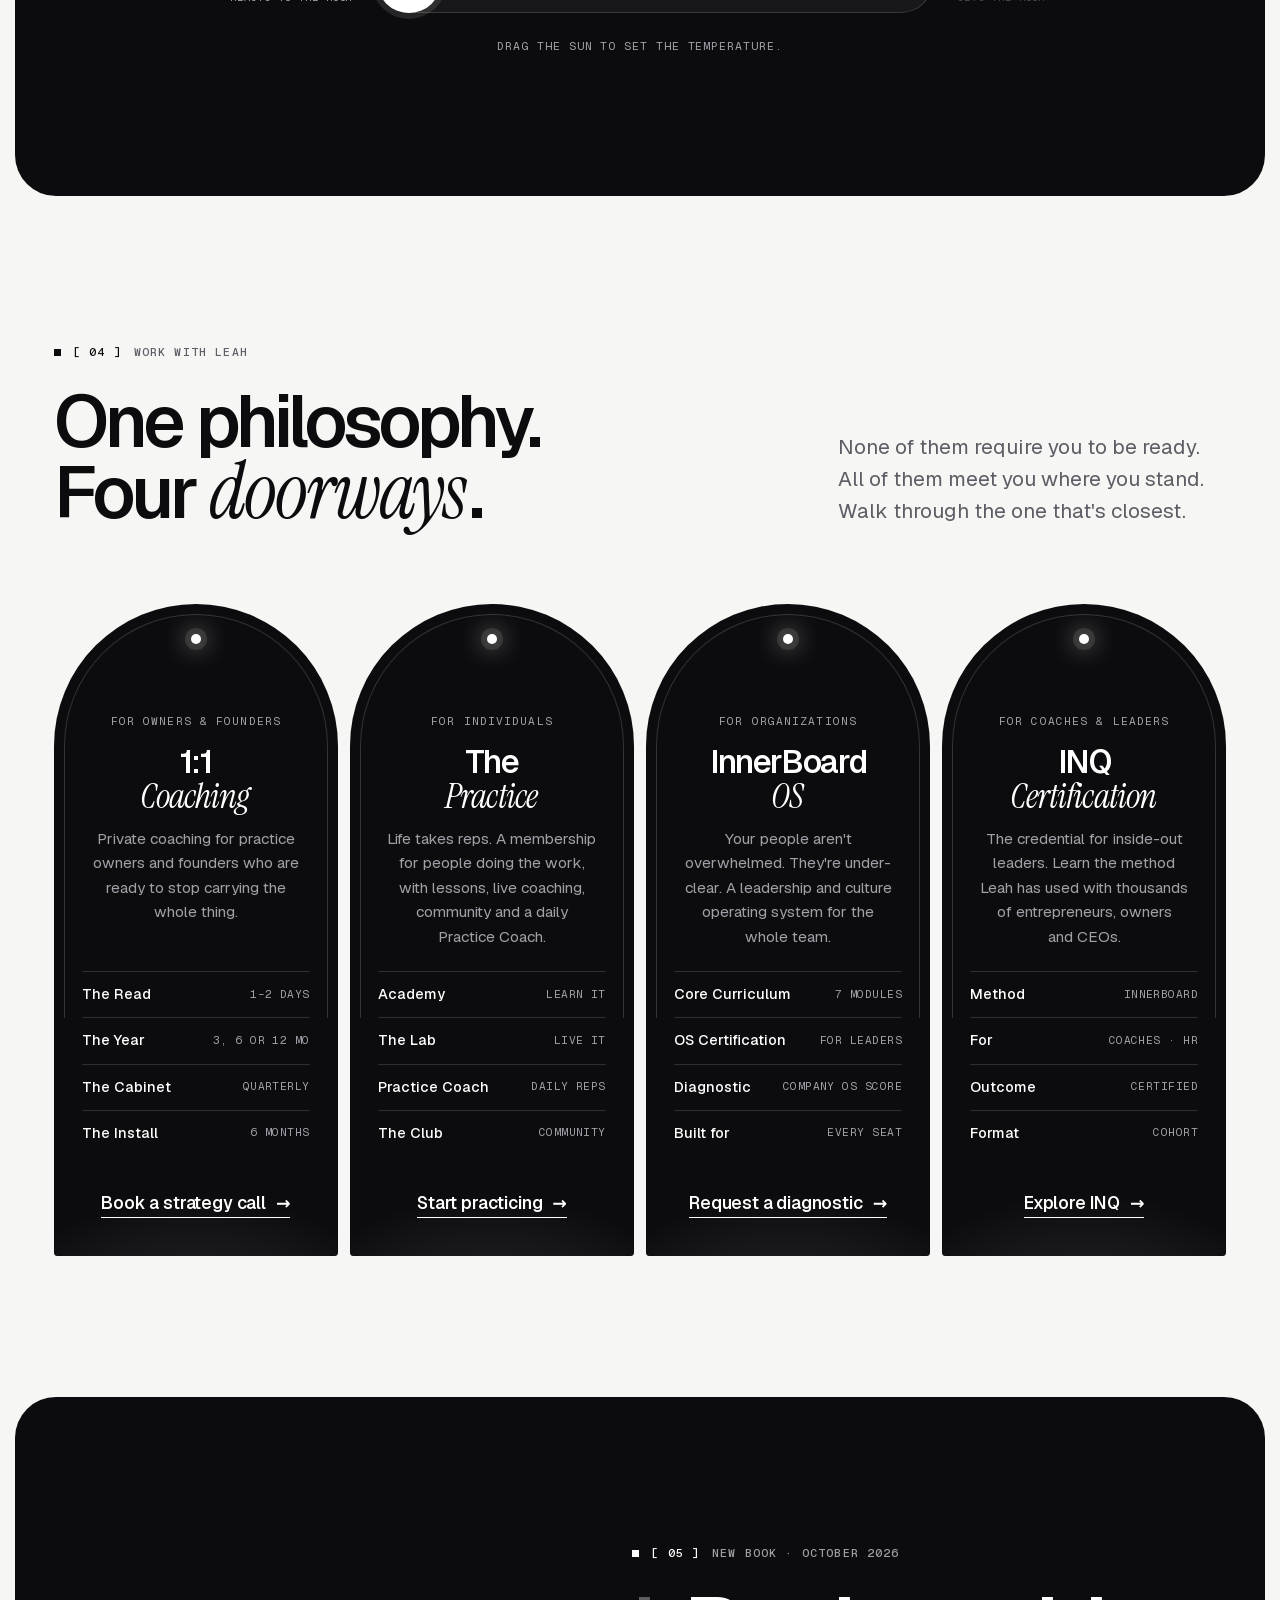
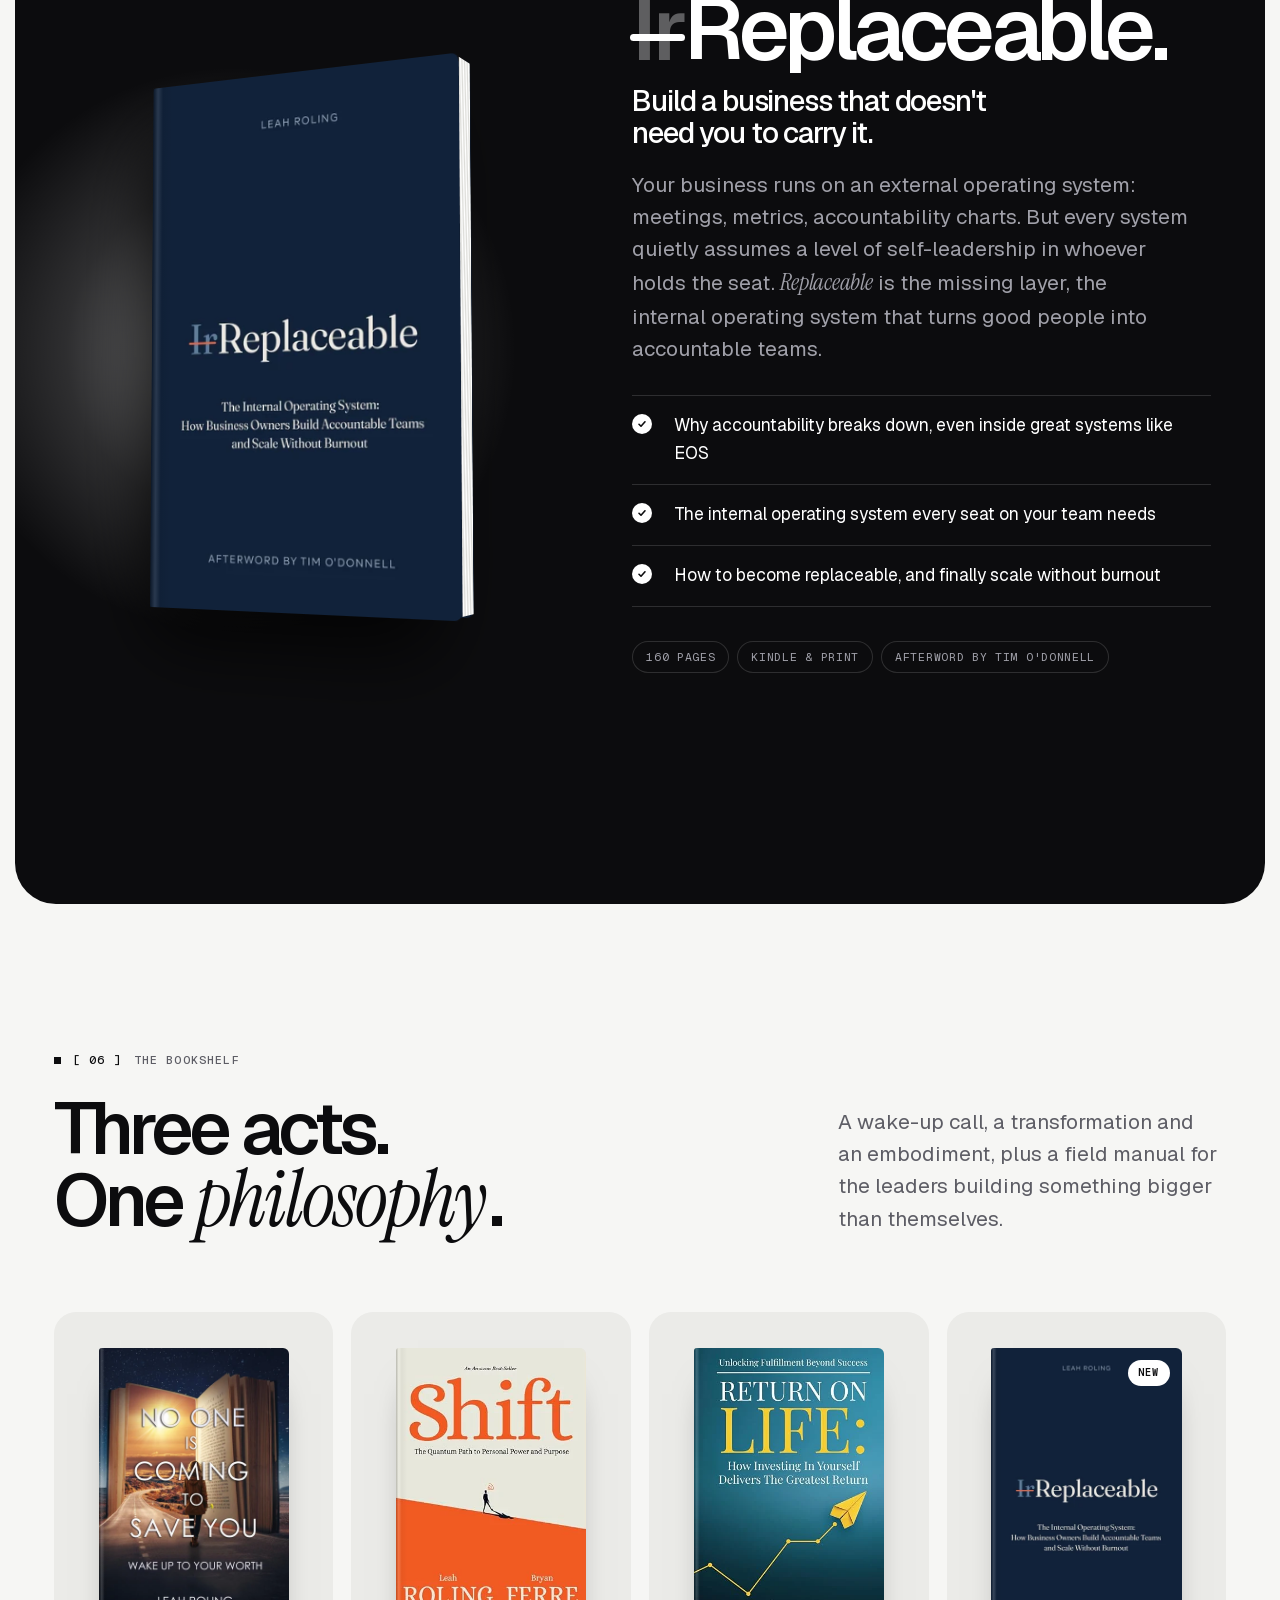
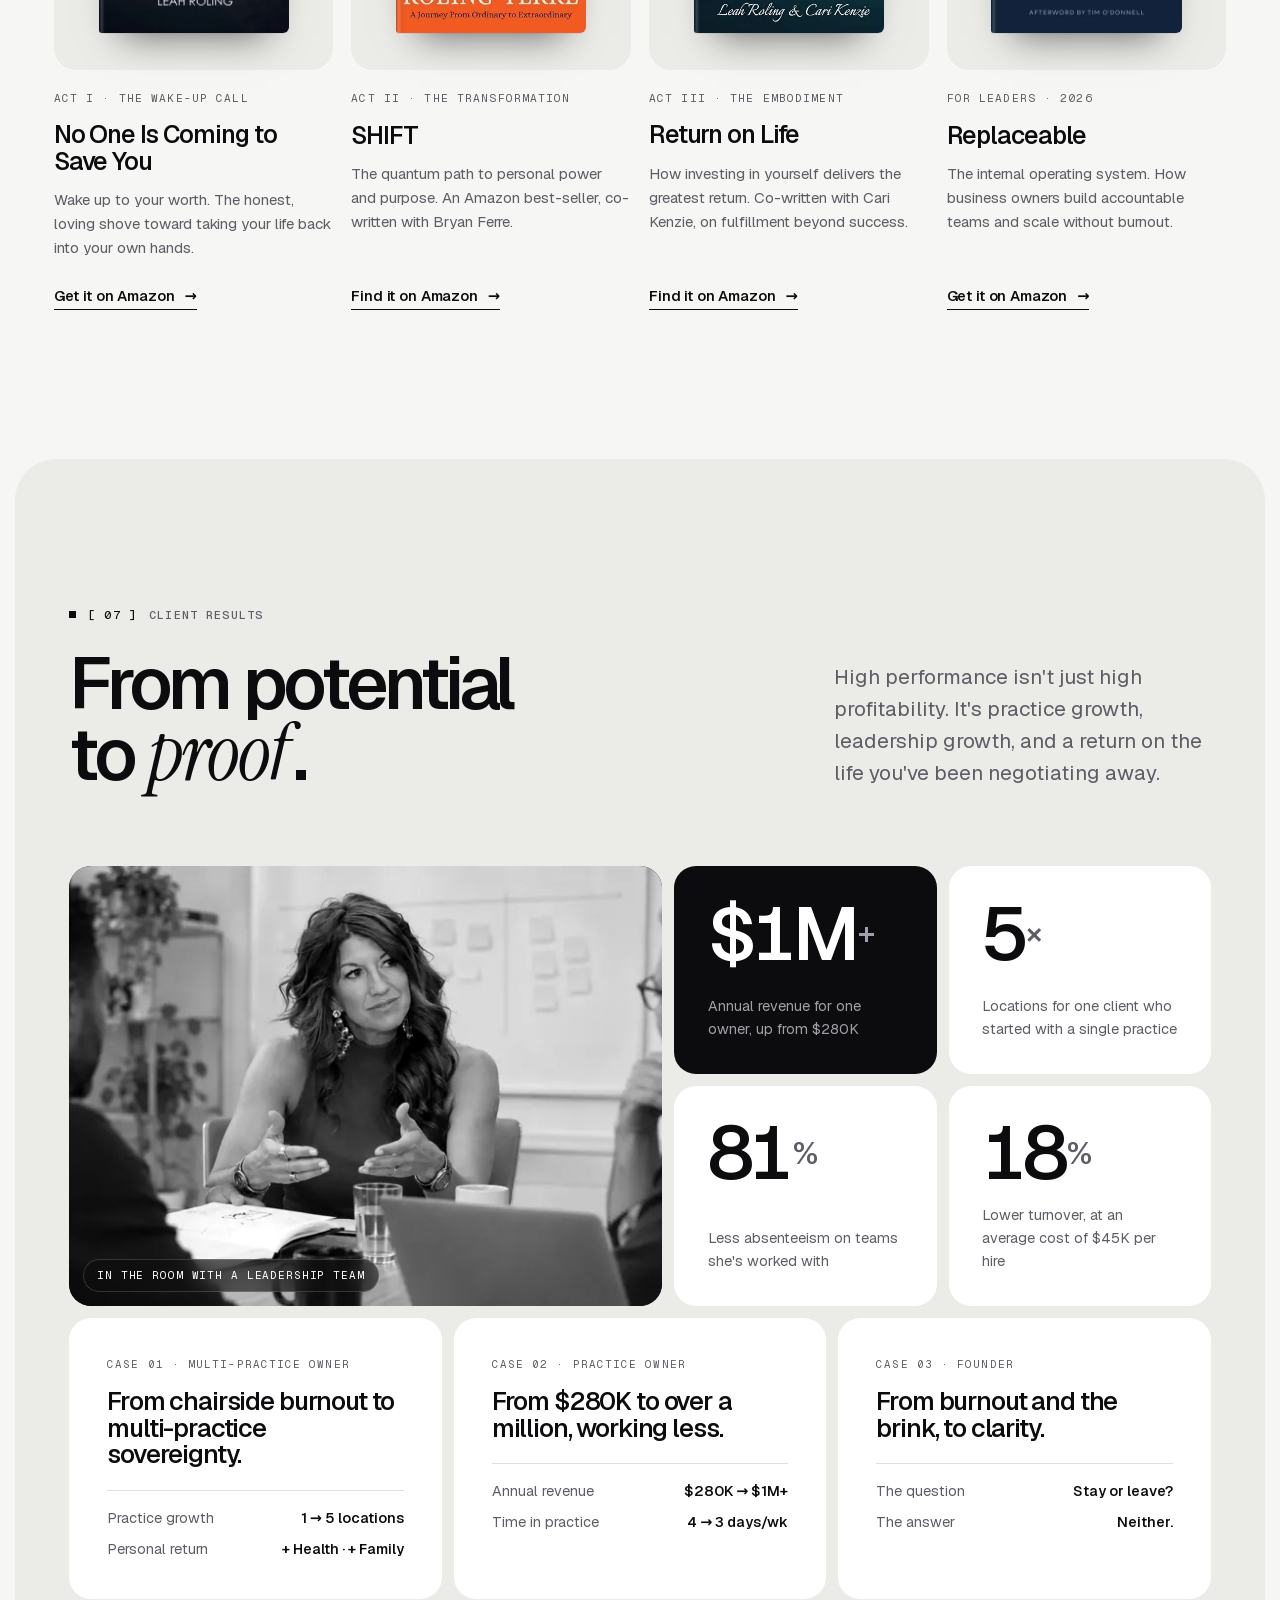
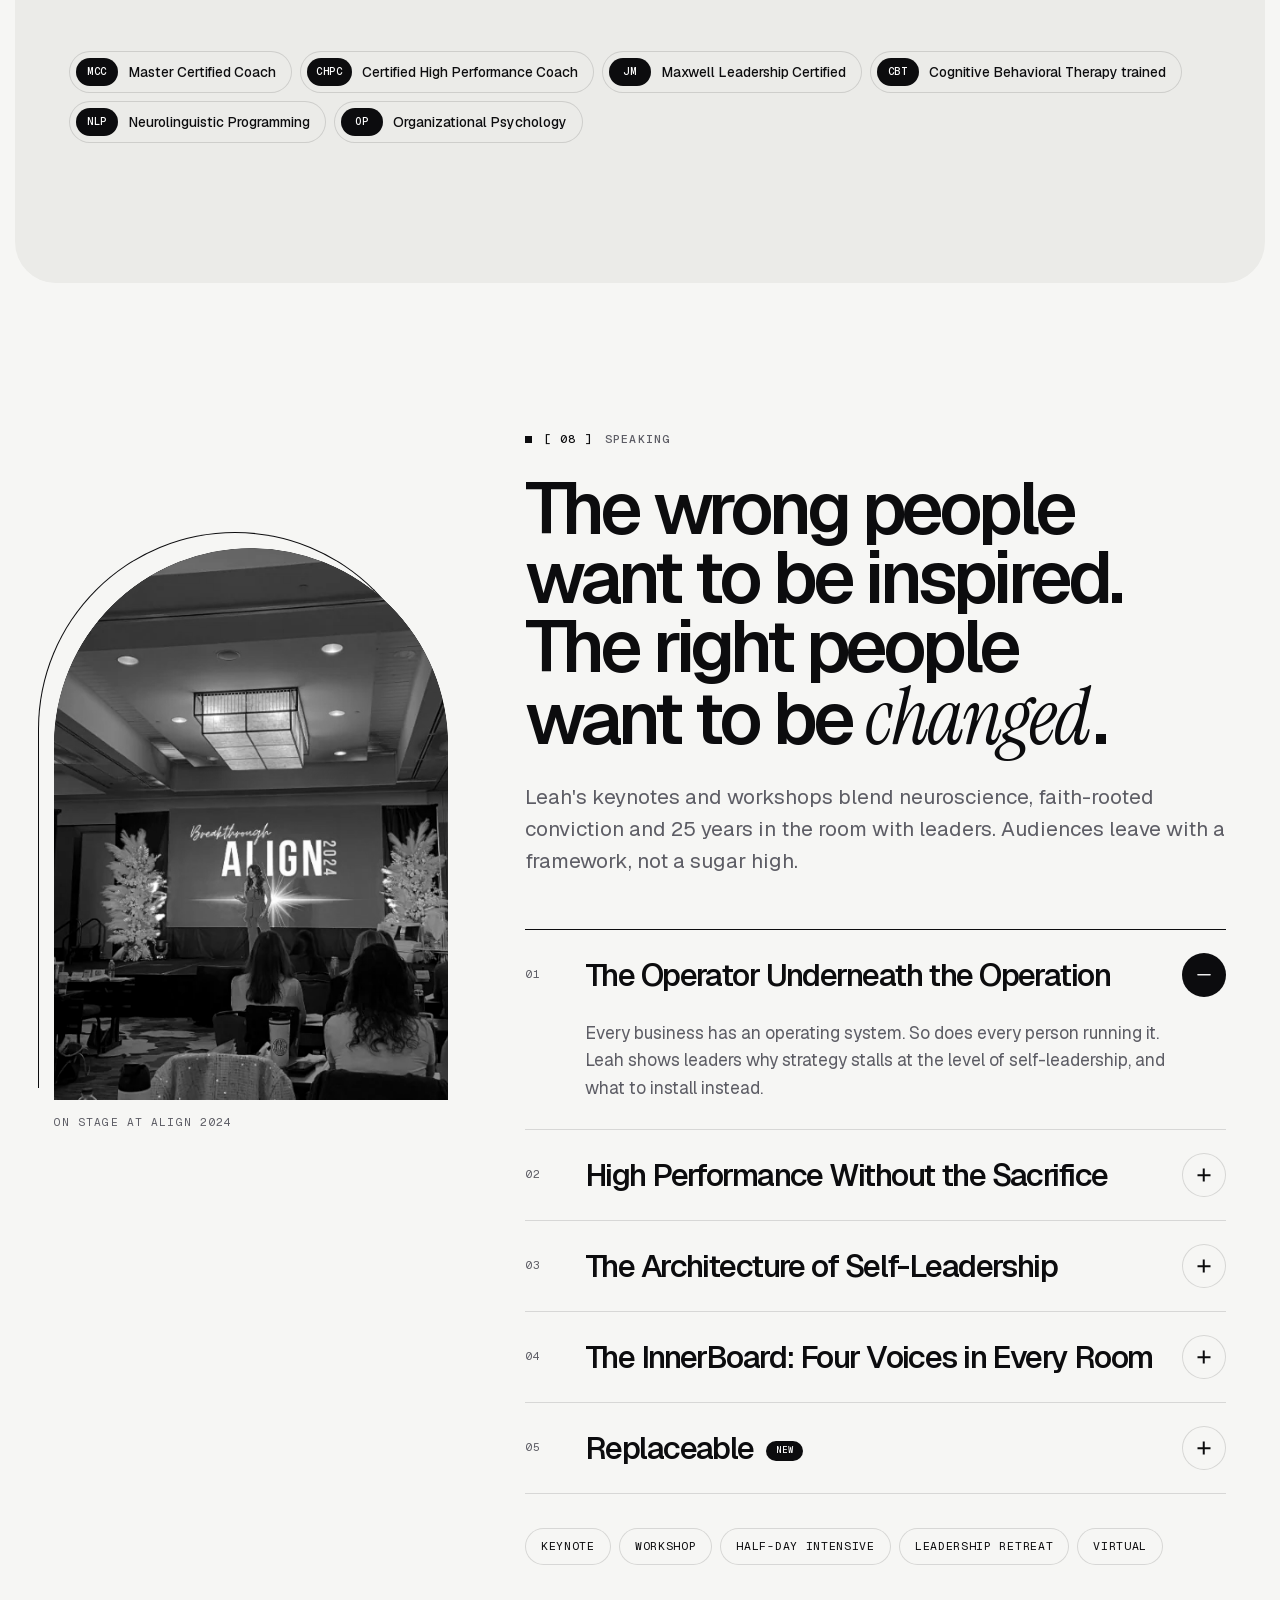
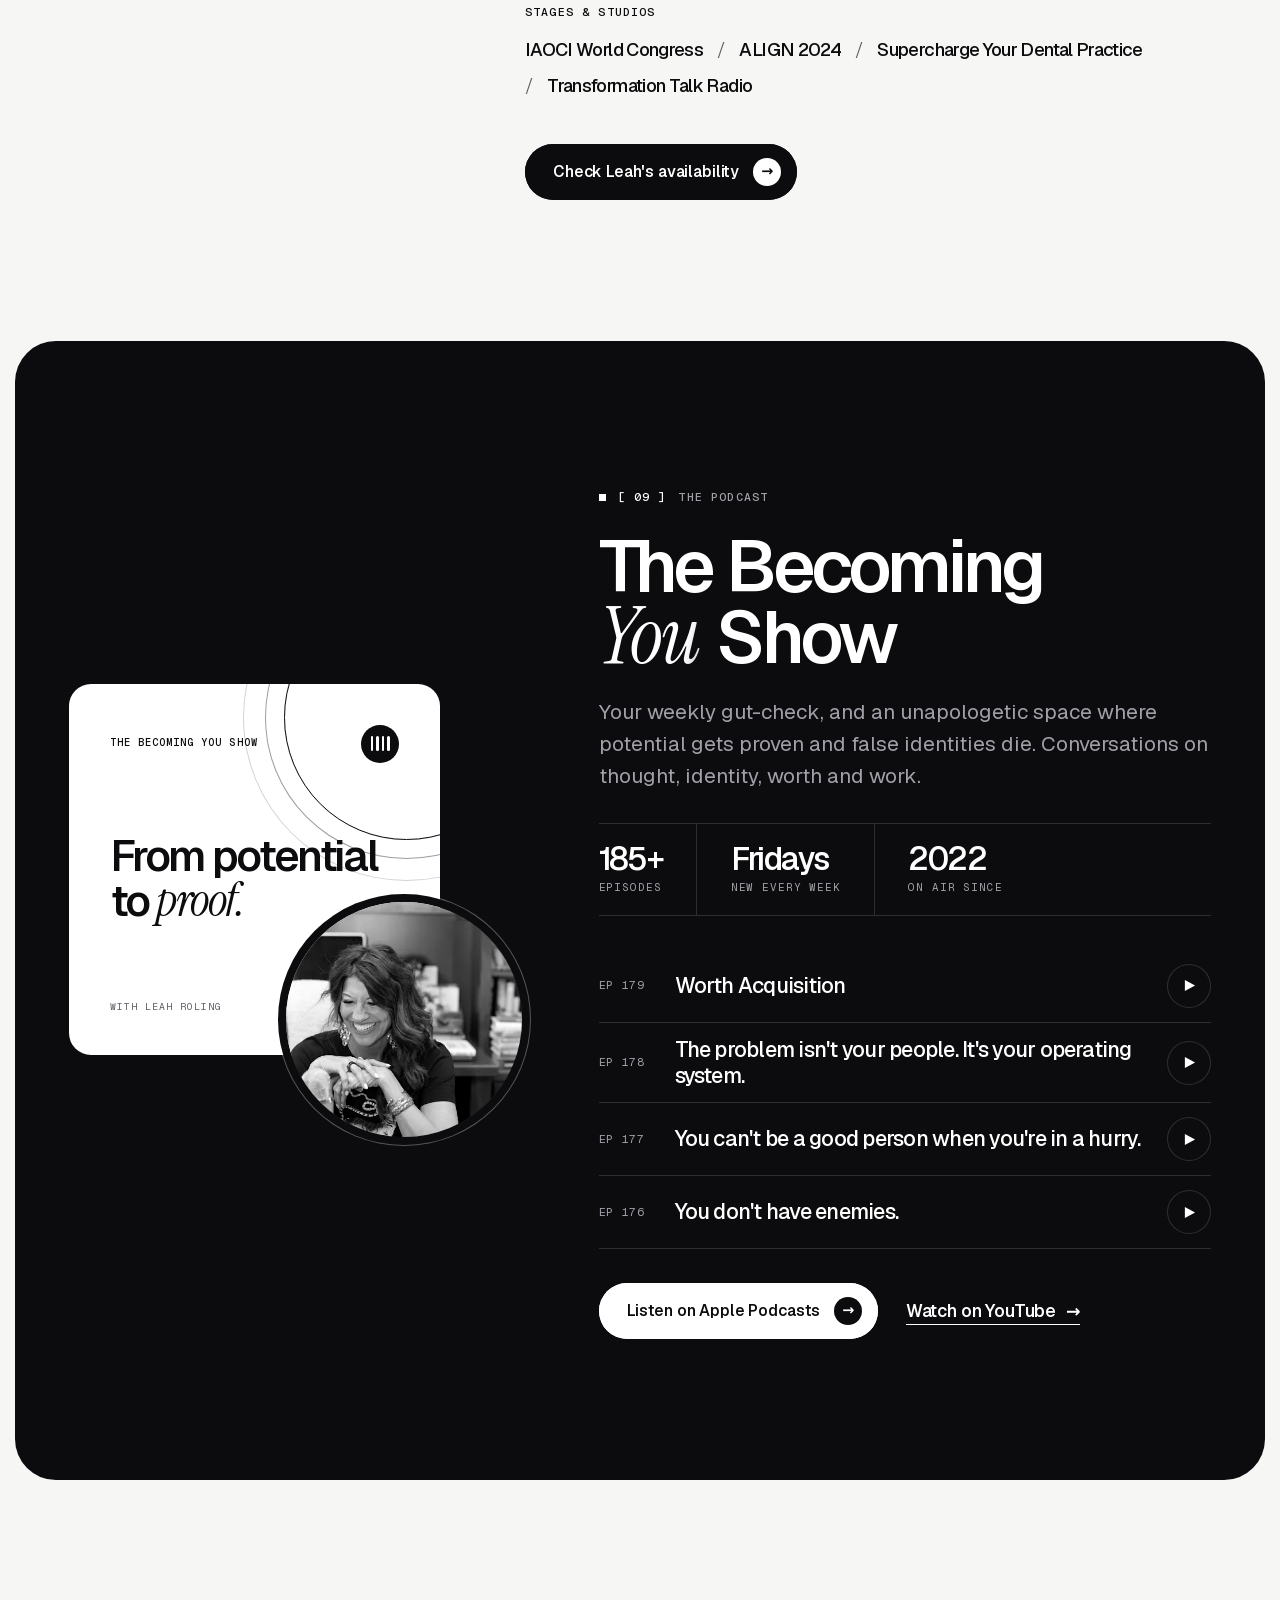
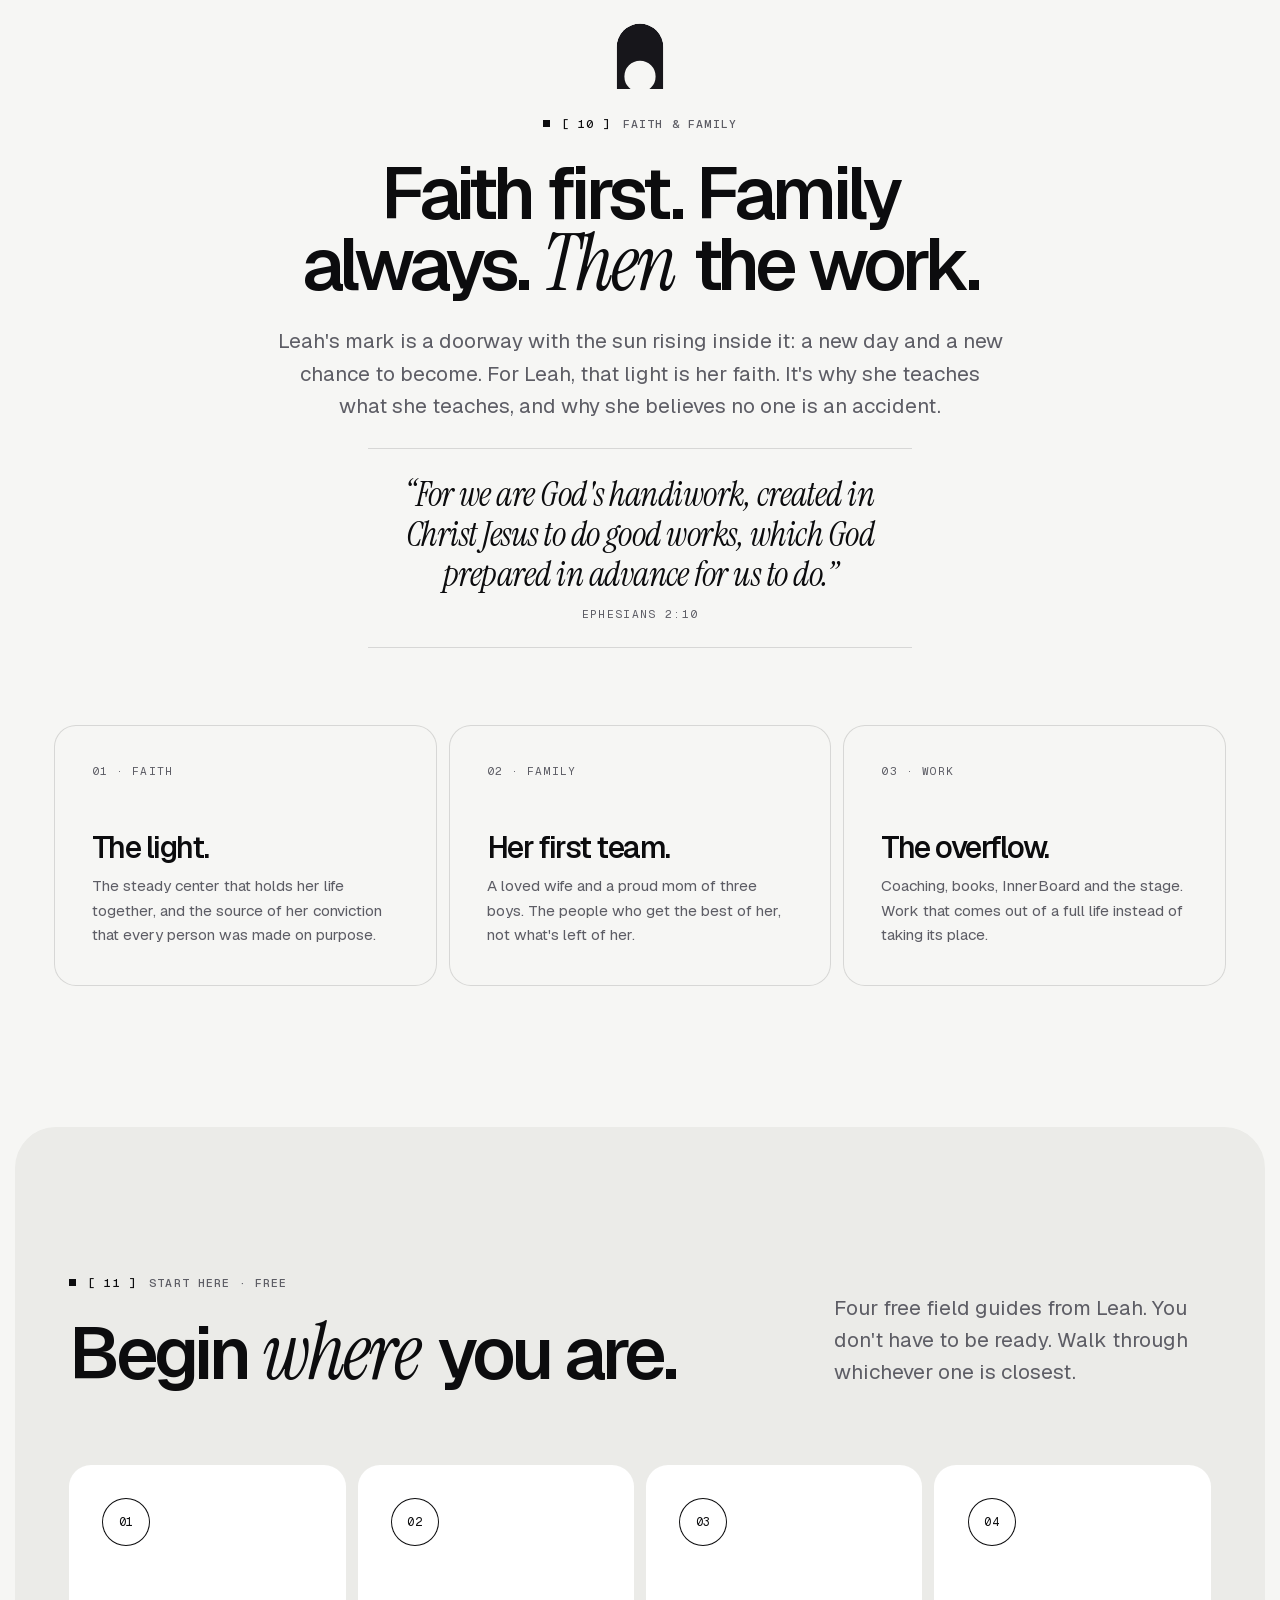
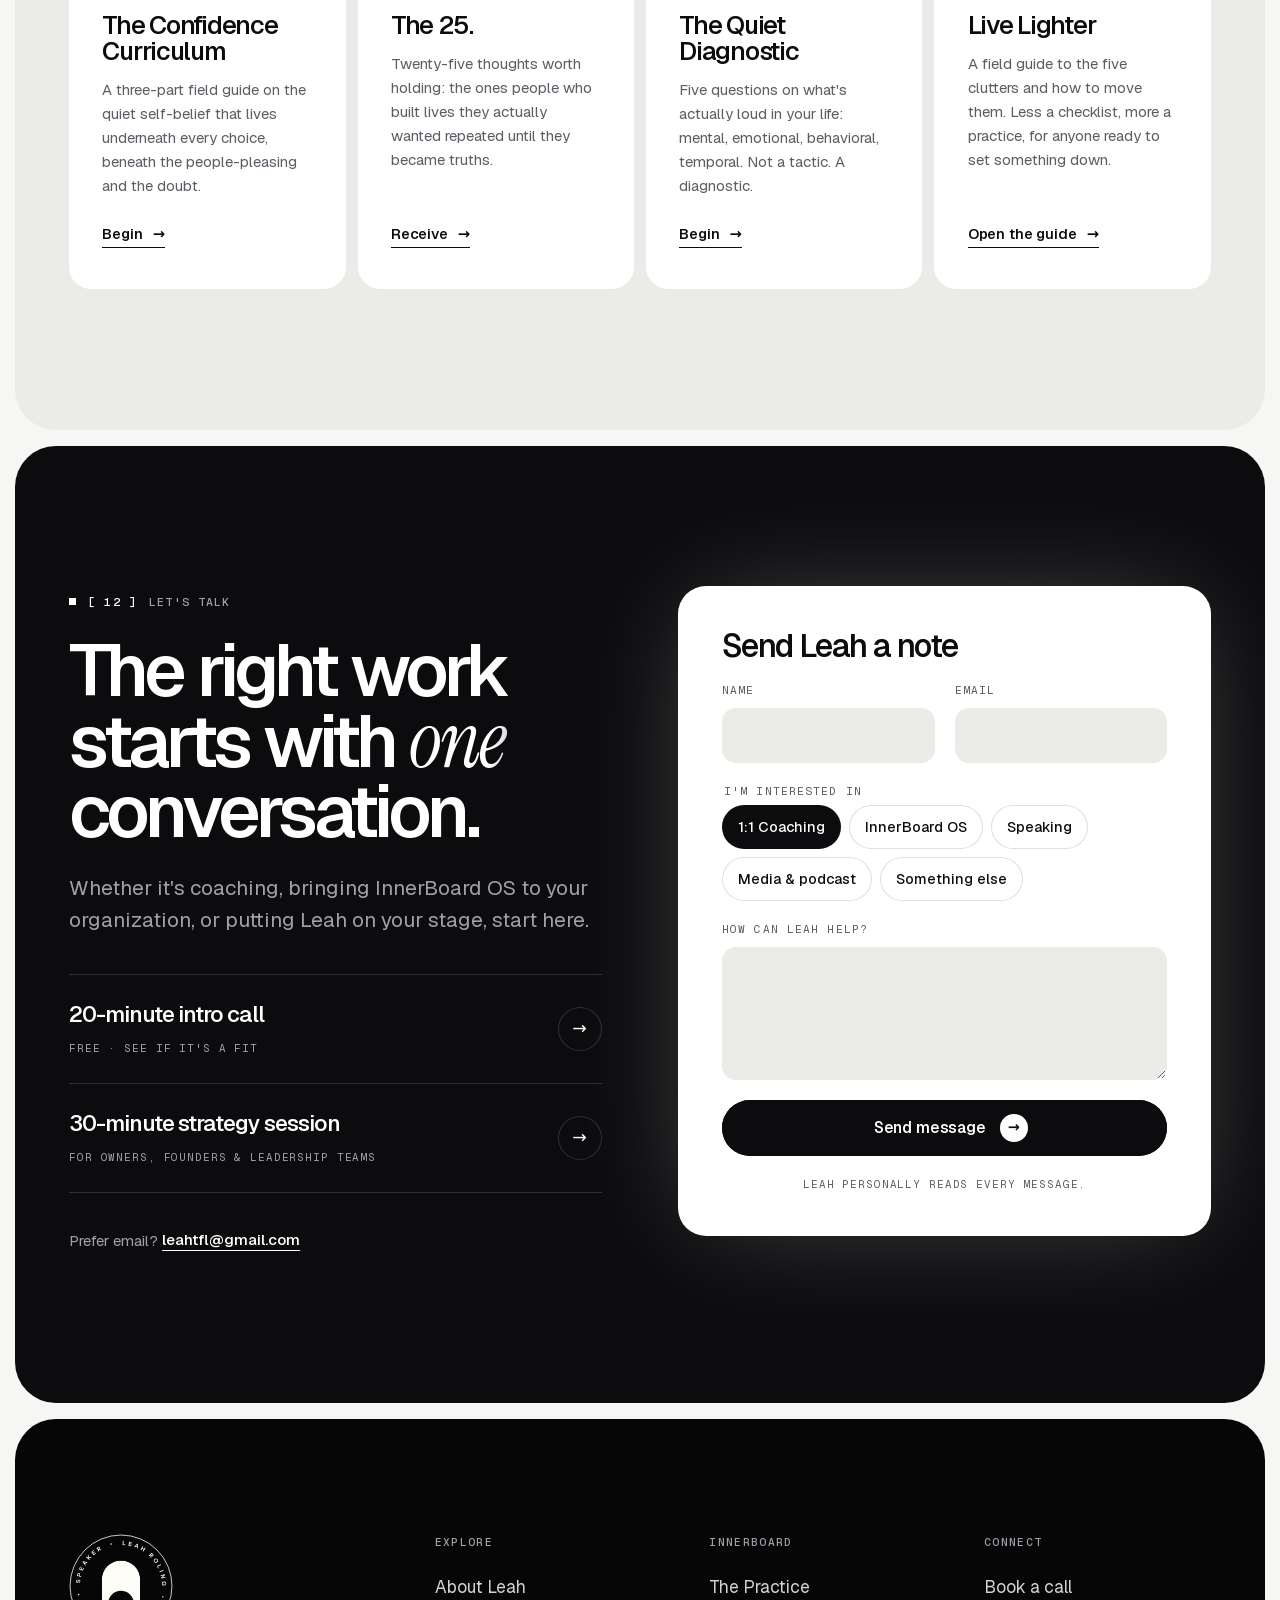
==== commit 918ec547: "Rebuild the site in a monochrome, futuristic system Black, white, and light as the only accent.  - N" ====
--- a/index.html
+++ b/index.html
@@ -5,7 +5,7 @@
   <meta name="viewport" content="width=device-width, initial-scale=1, viewport-fit=cover">
   <title>Leah Roling | Coach, Author &amp; Speaker | Become who you were made to be</title>
   <meta name="description" content="Leah Roling is a Master Certified Coach, keynote speaker, founder of InnerBoard and author of Replaceable. She helps leaders and business owners master the one skill every result depends on: leading themselves.">
-  <meta name="theme-color" content="#FFFDF8">
+  <meta name="theme-color" content="#060607">
   <link rel="canonical" href="https://leahrolingcoaching.com/">
 
   <!-- Open Graph / social -->
@@ -25,8 +25,8 @@
   <link rel="manifest" href="site.webmanifest">
 
   <!-- Performance -->
-  <link rel="preload" href="assets/fonts/bricolage-grotesque.woff2" as="font" type="font/woff2" crossorigin>
-  <link rel="preload" href="assets/fonts/instrument-sans-roman.woff2" as="font" type="font/woff2" crossorigin>
+  <link rel="preload" href="assets/fonts/geist.woff2" as="font" type="font/woff2" crossorigin>
+  <link rel="preload" href="assets/fonts/instrument-serif-italic.woff2" as="font" type="font/woff2" crossorigin>
   <link rel="preload" as="image" href="assets/img/leah-portrait-bw-1200.webp" imagesrcset="assets/img/leah-portrait-bw-720.webp 720w, assets/img/leah-portrait-bw-1200.webp 1200w, assets/img/leah-portrait-bw-1700.webp 1700w" imagesizes="(min-width: 960px) 38vw, 92vw" fetchpriority="high">
   <link rel="stylesheet" href="assets/css/styles.css">
   <script>document.documentElement.classList.add("js");</script>
@@ -66,12 +66,13 @@
   <a class="skip-link" href="#main">Skip to content</a>
 
   <div class="progress" aria-hidden="true"></div>
+  <div class="cursor" aria-hidden="true"></div>
 
   <!-- ============ HEADER ============ -->
   <header class="header" id="top">
     <div class="container header__inner">
       <a class="brand" href="#top" aria-label="Leah Roling, home">
-        <img src="assets/img/leah-roling-lockup.svg" alt="" width="200" height="46">
+        <img src="assets/img/leah-roling-lockup-white.svg" alt="" width="200" height="46">
       </a>
       <nav class="nav" aria-label="Primary">
         <ul>
@@ -114,6 +115,7 @@
 
     <!-- ============ HERO ============ -->
     <section class="hero" aria-labelledby="hero-title">
+      <canvas class="hero__field" aria-hidden="true"></canvas>
       <div class="container hero__grid">
         <div class="hero__text">
           <p class="label hero__eyebrow fade-up">Coach · Author · Speaker · Founder of InnerBoard</p>
@@ -124,7 +126,7 @@
           </h1>
           <p class="lede hero__lede fade-up d1">Leah Roling helps high-achieving leaders master the one skill every result depends on: <strong>leading themselves</strong>. Then they grow the business without losing their life.</p>
           <div class="hero__actions fade-up d2">
-            <a class="btn btn--sun" href="#work" data-magnetic>Work with Leah <span class="arrow" aria-hidden="true">→</span></a>
+            <a class="btn" href="#work" data-magnetic>Work with Leah <span class="arrow" aria-hidden="true">→</span></a>
             <a class="link" href="#replaceable">Read <em>Replaceable</em> <span class="arrow" aria-hidden="true">→</span></a>
           </div>
           <div class="hero__proof fade-up d3">
@@ -200,7 +202,7 @@
       <div class="container">
         <div class="section-head section-head--split">
           <div>
-            <p class="label" data-reveal>Meet Leah</p>
+            <p class="label" data-reveal><span class="label__n">01</span>Meet Leah</p>
             <h2 class="h2" id="about-title" data-reveal style="--d:.08s;margin-top:22px">One woman.<br><em>Many</em> doorways.</h2>
           </div>
           <p class="lede" data-reveal style="--d:.16s">Leah wears a lot of names. Every one of them comes from the same belief: you were made on purpose, and you're allowed to live like it.</p>
@@ -312,7 +314,7 @@
           <img class="story__sig" src="assets/img/leah-signature.svg" alt="" width="300" height="160" loading="lazy" data-reveal style="--d:.5s">
         </div>
         <div class="story__text">
-          <p class="label" data-reveal>Her story</p>
+          <p class="label" data-reveal><span class="label__n">02</span>Her story</p>
           <h2 class="h2" id="story-title" data-reveal style="--d:.08s">For years, she was very good at <em>earning</em> love.</h2>
           <div class="prose lede" data-reveal style="max-width:56ch;--d:.16s">
             <p>Through middle school, college and into her career, Leah carried a quiet conviction: if she achieved enough and pleased the right people, she'd finally have permission to live.</p>
@@ -334,7 +336,7 @@
       <div class="container">
         <div class="section-head section-head--split">
           <div>
-            <p class="label" data-reveal>The philosophy</p>
+            <p class="label" data-reveal><span class="label__n">03</span>The philosophy</p>
             <h2 class="h2" id="phil-title" data-reveal style="--d:.08s;margin-top:22px">There are only <em>two</em> master skills.</h2>
           </div>
           <p class="lede" data-reveal style="--d:.16s">Everything else is a derivative. Self-leadership isn't a leadership skill. It's a human one, and it can be learned.</p>
@@ -373,7 +375,7 @@
       <div class="container">
         <div class="section-head section-head--split">
           <div>
-            <p class="label" data-reveal>Work with Leah</p>
+            <p class="label" data-reveal><span class="label__n">04</span>Work with Leah</p>
             <h2 class="h2" id="work-title" data-reveal style="--d:.08s;margin-top:22px">One philosophy.<br>Four <em>doorways</em>.</h2>
           </div>
           <p class="lede" data-reveal style="--d:.16s">None of them require you to be ready. All of them meet you where you stand. Walk through the one that's closest.</p>
@@ -440,7 +442,7 @@
     </section>
 
     <!-- ============ REPLACEABLE ============ -->
-    <section class="section section--lilac feature-book" id="replaceable" aria-labelledby="book-title">
+    <section class="section section--ink feature-book" id="replaceable" aria-labelledby="book-title">
       <div class="container feature-book__grid">
         <div class="book-stage" data-reveal>
           <div class="book3d" data-tilt>
@@ -453,7 +455,7 @@
           </div>
         </div>
         <div class="feature-book__text">
-          <p class="label" data-reveal>New book · October 2026</p>
+          <p class="label" data-reveal><span class="label__n">05</span>New book · October 2026</p>
           <h2 class="h2 book-title" id="book-title" data-reveal style="--d:.08s"><span class="sr-only">Replaceable</span><span aria-hidden="true"><span class="book-title__ir">Ir</span>Replaceable.</span></h2>
           <p class="book-sub" data-reveal style="--d:.12s">Build a business that doesn't need you to carry it.</p>
           <p class="lede" data-reveal style="max-width:52ch;--d:.14s">Your business runs on an external operating system: meetings, metrics, accountability charts. But every system quietly assumes a level of self-leadership in whoever holds the seat. <em>Replaceable</em> is the missing layer, the internal operating system that turns good people into accountable teams.</p>
@@ -476,7 +478,7 @@
       <div class="container">
         <div class="section-head section-head--split">
           <div>
-            <p class="label" data-reveal>The bookshelf</p>
+            <p class="label" data-reveal><span class="label__n">06</span>The bookshelf</p>
             <h2 class="h2" id="books-title" data-reveal style="--d:.08s;margin-top:22px">Three acts.<br>One <em>philosophy</em>.</h2>
           </div>
           <p class="lede" data-reveal style="--d:.16s">A wake-up call, a transformation and an embodiment, plus a field manual for the leaders building something bigger than themselves.</p>
@@ -528,7 +530,7 @@
       <div class="container">
         <div class="section-head section-head--split">
           <div>
-            <p class="label" data-reveal>Client results</p>
+            <p class="label" data-reveal><span class="label__n">07</span>Client results</p>
             <h2 class="h2" id="results-title" data-reveal style="--d:.08s;margin-top:22px">From potential<br>to <em>proof</em>.</h2>
           </div>
           <p class="lede" data-reveal style="--d:.16s">High performance isn't just high profitability. It's practice growth, leadership growth, and a return on the life you've been negotiating away.</p>
@@ -598,7 +600,7 @@
           <figcaption>On stage at ALIGN 2024</figcaption>
         </figure>
         <div>
-          <p class="label" data-reveal>Speaking</p>
+          <p class="label" data-reveal><span class="label__n">08</span>Speaking</p>
           <h2 class="h2" id="speak-title" data-reveal style="--d:.08s;margin-top:22px">The wrong people want to be inspired. The right people want to be <em>changed</em>.</h2>
           <p class="lede" style="margin-top:28px;max-width:50ch" data-reveal>Leah's keynotes and workshops blend neuroscience, faith-rooted conviction and 25 years in the room with leaders. Audiences leave with a framework, not a sugar high.</p>
 
@@ -660,7 +662,7 @@
           <div class="show__photo"><img src="assets/img/leah-podcast-512.webp" width="512" height="410" alt="Leah Roling at her podcast microphone" loading="lazy"></div>
         </div>
         <div>
-          <p class="label" data-reveal>The podcast</p>
+          <p class="label" data-reveal><span class="label__n">09</span>The podcast</p>
           <h2 class="h2" id="show-title" data-reveal style="--d:.08s;margin-top:22px">The Becoming <em>You</em> Show</h2>
           <p class="lede" style="margin-top:24px;max-width:48ch" data-reveal>Your weekly gut-check, and an unapologetic space where potential gets proven and false identities die. Conversations on thought, identity, worth and work.</p>
           <div class="show__stats" data-reveal>
@@ -685,8 +687,8 @@
     <!-- ============ FAITH & FAMILY ============ -->
     <section class="section" id="faith" aria-labelledby="faith-title">
       <div class="container faith">
-        <img class="faith__mark" src="assets/img/leah-roling-mark.svg" alt="" width="64" height="83" loading="lazy" data-reveal="pop">
-        <p class="label" data-reveal>Faith &amp; family</p>
+        <img class="faith__mark" src="assets/img/leah-roling-mark-mono.svg" alt="" width="64" height="83" loading="lazy" data-reveal="pop">
+        <p class="label" data-reveal><span class="label__n">10</span>Faith &amp; family</p>
         <h2 class="h2" id="faith-title" data-reveal style="--d:.08s">Faith first. Family always. <em>Then</em> the work.</h2>
         <p class="lede" data-reveal style="--d:.14s">Leah's mark is a doorway with the sun rising inside it: a new day and a new chance to become. For Leah, that light is her faith. It's why she teaches what she teaches, and why she believes no one is an accident.</p>
         <blockquote class="verse" data-reveal style="--d:.2s">
@@ -718,7 +720,7 @@
       <div class="container">
         <div class="section-head section-head--split">
           <div>
-            <p class="label" data-reveal>Start here · Free</p>
+            <p class="label" data-reveal><span class="label__n">11</span>Start here · Free</p>
             <h2 class="h2" id="start-title" data-reveal style="--d:.08s;margin-top:22px">Begin <em>where</em> you are.</h2>
           </div>
           <p class="lede" data-reveal style="--d:.16s">Four free field guides from Leah. You don't have to be ready. Walk through whichever one is closest.</p>
@@ -753,10 +755,10 @@
     </section>
 
     <!-- ============ CONTACT ============ -->
-    <section class="section section--sun contact" id="contact" aria-labelledby="contact-title">
+    <section class="section section--ink contact" id="contact" aria-labelledby="contact-title">
       <div class="container contact__grid">
         <div>
-          <p class="label" data-reveal>Let's talk</p>
+          <p class="label" data-reveal><span class="label__n">12</span>Let's talk</p>
           <h2 class="h2" id="contact-title" data-reveal style="--d:.08s">The right work starts with <em>one</em> conversation.</h2>
           <p class="lede" data-reveal style="--d:.14s">Whether it's coaching, bringing InnerBoard OS to your organization, or putting Leah on your stage, start here.</p>
           <div class="contact__options" data-reveal style="--d:.2s">
@@ -799,7 +801,7 @@
           <button class="btn" type="submit">Send message <span class="arrow" aria-hidden="true">→</span></button>
           <p class="form__note">Leah personally reads every message.</p>
           <div class="form__success" role="status" aria-live="polite">
-            <img src="assets/img/leah-roling-mark.svg" alt="" width="48" height="62">
+            <img src="assets/img/leah-roling-mark-mono.svg" alt="" width="48" height="62">
             <h3>Thank you. Your note is on its way.</h3>
             <p class="muted">If your email app didn't open, write to <a href="mailto:leahtfl@gmail.com" style="text-decoration:underline">leahtfl@gmail.com</a>.</p>
           </div>
@@ -813,7 +815,7 @@
     <div class="container">
       <div class="footer__top">
         <div class="footer__brand">
-          <img src="assets/img/leah-roling-seal-reverse.svg" alt="" width="104" height="104" style="margin-bottom:28px" loading="lazy">
+          <img src="assets/img/leah-roling-seal-white.svg" alt="" width="104" height="104" style="margin-bottom:28px" loading="lazy">
           <p>Become who you were <em>made</em> to be.</p>
           <div class="socials" data-socials></div>
         </div>
@@ -846,7 +848,7 @@
           </ul>
         </div>
       </div>
-      <img class="footer__mark" src="assets/img/leah-roling-wordmark-reverse.svg" alt="Leah Roling" width="1200" height="240" loading="lazy">
+      <img class="footer__mark" src="assets/img/leah-roling-wordmark-white.svg" alt="Leah Roling" width="1200" height="240" loading="lazy">
       <div class="footer__bottom">
         <span>© <span data-year>2026</span> Leah Roling. All rights reserved.</span>
         <a class="to-top" href="#top">Back to top <span aria-hidden="true">↑</span></a>
--- a/assets/css/styles.css
+++ b/assets/css/styles.css
@@ -1,712 +1,195 @@
 /* ==========================================================================
    Leah Roling — Personal Brand Site
-   Design system: "The Open Door" — lively, inviting, minimal, modern
-   ========================================================================== */
-
-/* ---------- Fonts (self-hosted, variable) ---------- */
-@font-face {
-  font-family: "Bricolage Grotesque";
-  src: url("../fonts/bricolage-grotesque.woff2") format("woff2");
-  font-weight: 200 800;
-  font-style: normal;
-  font-display: swap;
-}
-@font-face {
-  font-family: "Instrument Sans";
-  src: url("../fonts/instrument-sans-roman.woff2") format("woff2");
-  font-weight: 400 700;
-  font-style: normal;
-  font-display: swap;
-}
-@font-face {
-  font-family: "Instrument Sans";
-  src: url("../fonts/instrument-sans-italic.woff2") format("woff2");
-  font-weight: 400 700;
-  font-style: italic;
-  font-display: swap;
-}
+   Design system: monochrome. Black, white, and light as the only accent.
+   Sections set a few context variables (--fg, --muted, --rule, --card,
+   --btn-bg, --btn-fg) and every component reads from them.
+   ========================================================================== */
+
+/* ---------- Fonts (self-hosted) ---------- */
+@font-face { font-family: "Geist"; src: url("../fonts/geist.woff2") format("woff2"); font-weight: 100 900; font-style: normal; font-display: swap; }
+@font-face { font-family: "Geist Mono"; src: url("../fonts/geist-mono.woff2") format("woff2"); font-weight: 100 900; font-style: normal; font-display: swap; }
+@font-face { font-family: "Instrument Serif"; src: url("../fonts/instrument-serif-italic.woff2") format("woff2"); font-weight: 400; font-style: italic; font-display: swap; }
 
 /* ---------- Tokens ---------- */
 :root {
-  --ink: #17161b;
-  --ink-2: #232229;
-  --paper: #fffdf8;
-  --cloud: #f5f2ec;
-  --sun: #ffc933;
-  --sun-deep: #f5b800;
-  --butter: #fff0bf;
-  --lilac: #c8b6ff;
-  --lilac-deep: #b29bff;
-  --lavender: #f0ebff;
-  --stone: #646069;
-  --stone-on-dark: #b9b5c0;
-  --line: rgba(23, 22, 27, 0.12);
-  --line-dark: rgba(255, 253, 248, 0.14);
-
-  --display: "Bricolage Grotesque", "Instrument Sans", ui-sans-serif, system-ui, sans-serif;
-  --sans: "Instrument Sans", ui-sans-serif, system-ui, -apple-system, "Segoe UI", sans-serif;
+  --black: #060607;
+  --ink: #0c0c0e;
+  --char: #151517;
+  --graphite: #222226;
+  --white: #ffffff;
+  --paper: #f6f6f4;
+  --fog: #ebebe8;
+  --mute: #5d5d65;
+  --mute-d: #a0a0a9;
+  --line: rgba(12, 12, 14, 0.13);
+  --line-d: rgba(255, 255, 255, 0.14);
+
+  /* context (light by default) */
+  --fg: var(--ink);
+  --muted: var(--mute);
+  --rule: var(--line);
+  --card: var(--fog);
+  --btn-bg: var(--ink);
+  --btn-fg: var(--white);
+
+  --display: "Geist", "Inter", "Helvetica Neue", Arial, sans-serif;
+  --sans: "Geist", "Inter", system-ui, -apple-system, "Segoe UI", sans-serif;
+  --serif: "Instrument Serif", "Iowan Old Style", "Times New Roman", serif;
+  --mono: "Geist Mono", ui-monospace, "SF Mono", Menlo, Consolas, monospace;
 
   --gutter: clamp(16px, 4.2vw, 64px);
-  --maxw: 1360px;
-  --section: clamp(84px, 11vw, 160px);
+  --maxw: 1400px;
+  --section: clamp(88px, 11vw, 168px);
   --header-h: 92px;
-  --inset: clamp(8px, 1.4vw, 20px);
-  --panel-r: clamp(28px, 4vw, 56px);
-  --radius: 28px;
-  --radius-sm: 18px;
+  --inset: clamp(8px, 1.2vw, 16px);
+  --panel-r: clamp(24px, 3.2vw, 44px);
+  --radius: 22px;
+  --radius-sm: 14px;
   --arch: 999px 999px 0 0;
 
   --ease: cubic-bezier(0.2, 0.7, 0.1, 1);
   --ease-expo: cubic-bezier(0.16, 1, 0.3, 1);
   --ease-back: cubic-bezier(0.34, 1.56, 0.64, 1);
   --ease-in-out: cubic-bezier(0.65, 0, 0.35, 1);
-
   color-scheme: light;
 }
+/* dark contexts */
+.hero, .section--ink, .footer, .mobile-menu, .header__inner, .sticky-cta, .door, .stat:first-child, .resource:hover {
+  --fg: var(--white);
+  --muted: var(--mute-d);
+  --rule: var(--line-d);
+  --card: rgba(255, 255, 255, 0.06);
+  --btn-bg: var(--white);
+  --btn-fg: var(--ink);
+}
+/* light islands inside dark contexts */
+.form, .show-cover, .story__quote {
+  --fg: var(--ink);
+  --muted: var(--mute);
+  --rule: var(--line);
+  --card: var(--fog);
+  --btn-bg: var(--ink);
+  --btn-fg: var(--white);
+}
 
 /* ---------- Reset ---------- */
-*,
-*::before,
-*::after {
-  box-sizing: border-box;
-}
-html {
-  overflow-x: clip;
-  -webkit-text-size-adjust: 100%;
-  text-size-adjust: 100%;
-  scroll-behavior: smooth;
-  scroll-padding-top: calc(var(--header-h) + 8px);
-}
-body {
-  margin: 0;
-  background: var(--paper);
-  color: var(--ink);
-  font-family: var(--sans);
-  font-size: clamp(1rem, 0.96rem + 0.2vw, 1.0875rem);
-  line-height: 1.65;
-  -webkit-font-smoothing: antialiased;
-  -moz-osx-font-smoothing: grayscale;
-  text-rendering: optimizeLegibility;
-  overflow-x: hidden;
-}
-img,
-svg,
-video {
-  display: block;
-  max-width: 100%;
-  height: auto;
-}
-a {
-  color: inherit;
-  text-decoration: none;
-}
-button {
-  font: inherit;
-  color: inherit;
-  background: none;
-  border: 0;
-  padding: 0;
-  cursor: pointer;
-}
-input,
-select,
-textarea {
-  font: inherit;
-  color: inherit;
-}
-h1,
-h2,
-h3,
-h4,
-p,
-ul,
-ol,
-figure,
-blockquote,
-dl,
-dd {
-  margin: 0;
-}
-ul,
-ol {
-  padding: 0;
-  list-style: none;
-}
-::selection {
-  background: var(--sun);
-  color: var(--ink);
-}
-:focus-visible {
-  outline: 3px solid var(--lilac-deep);
-  outline-offset: 3px;
-  border-radius: 6px;
-}
-.section--ink :focus-visible,
-.mobile-menu :focus-visible,
-.footer :focus-visible {
-  outline-color: var(--sun);
-}
-.sr-only {
-  position: absolute !important;
-  width: 1px;
-  height: 1px;
-  padding: 0;
-  margin: -1px;
-  overflow: hidden;
-  clip: rect(0, 0, 0, 0);
-  white-space: nowrap;
-  border: 0;
-}
-.skip-link {
-  position: fixed;
-  top: 12px;
-  left: 12px;
-  z-index: 1000;
-  padding: 12px 18px;
-  background: var(--ink);
-  color: var(--paper);
-  border-radius: 999px;
-  transform: translateY(-160%);
-  transition: transform 0.3s var(--ease);
-}
-.skip-link:focus {
-  transform: none;
-}
+*, *::before, *::after { box-sizing: border-box; }
+html { overflow-x: clip; -webkit-text-size-adjust: 100%; text-size-adjust: 100%; scroll-behavior: smooth; scroll-padding-top: calc(var(--header-h) + 8px); background: var(--black); }
+body { margin: 0; background: var(--paper); color: var(--ink); font-family: var(--sans); font-size: clamp(1rem, 0.96rem + 0.2vw, 1.0875rem); line-height: 1.6; -webkit-font-smoothing: antialiased; -moz-osx-font-smoothing: grayscale; text-rendering: optimizeLegibility; overflow-x: hidden; }
+img, svg, video, canvas { display: block; max-width: 100%; }
+img { height: auto; }
+a { color: inherit; text-decoration: none; }
+button { font: inherit; color: inherit; background: none; border: 0; padding: 0; cursor: pointer; }
+input, select, textarea { font: inherit; color: inherit; }
+h1, h2, h3, h4, p, ul, ol, figure, blockquote, dl, dd { margin: 0; }
+ul, ol { padding: 0; list-style: none; }
+::selection { background: var(--ink); color: var(--white); }
+.hero ::selection, .section--ink ::selection, .footer ::selection { background: var(--white); color: var(--ink); }
+:focus-visible { outline: 2px solid var(--fg); outline-offset: 4px; border-radius: 6px; }
+.sr-only { position: absolute !important; width: 1px; height: 1px; padding: 0; margin: -1px; overflow: hidden; clip: rect(0, 0, 0, 0); white-space: nowrap; border: 0; }
+.skip-link { position: fixed; top: 12px; left: 12px; z-index: 1000; padding: 12px 18px; background: var(--white); color: var(--ink); border-radius: 999px; box-shadow: 0 0 0 1px var(--ink); transform: translateY(-180%); transition: transform 0.3s var(--ease); }
+.skip-link:focus { transform: none; }
 
 /* ---------- Type ---------- */
-.display,
-.h2,
-.h3,
-.quote {
-  font-family: var(--display);
-  font-weight: 640;
-  font-optical-sizing: auto;
-  letter-spacing: -0.04em;
-  line-height: 1;
-}
-.display,
-.h2,
-.h3,
-.quote {
-  text-wrap: balance;
-}
-p {
-  text-wrap: pretty;
-}
-.display {
-  font-size: clamp(3.2rem, 1.5rem + 6vw, 8.4rem);
-  line-height: 0.93;
-  letter-spacing: -0.048em;
-  font-weight: 660;
-}
-.h2 {
-  font-size: clamp(2.4rem, 1.5rem + 3.5vw, 5rem);
-  line-height: 0.98;
-  letter-spacing: -0.042em;
-}
-.h3 {
-  font-size: clamp(1.6rem, 1.2rem + 1.3vw, 2.4rem);
-  line-height: 1.04;
-  letter-spacing: -0.035em;
-}
-.quote {
-  font-size: clamp(1.9rem, 1.2rem + 2.6vw, 3.6rem);
-  line-height: 1.04;
-  letter-spacing: -0.04em;
-  font-weight: 600;
-}
-
-/* The highlighter: one key word per headline gets a sunshine swipe */
-.display em,
-.h2 em,
-.h3 em,
-.quote em {
-  font-style: normal;
-  background-image: linear-gradient(var(--hl, var(--sun)), var(--hl, var(--sun)));
-  background-repeat: no-repeat;
-  background-position: 0 86%;
-  background-size: 100% 0.36em;
-  padding-inline: 0.04em;
-  margin-inline: -0.04em;
-  -webkit-box-decoration-break: clone;
-  box-decoration-break: clone;
-}
-/* animate the swipe when the headline comes into view */
-.hero .display em {
-  animation: swipe 0.9s var(--ease-expo) 0.45s both;
-}
-@keyframes swipe {
-  from {
-    background-size: 0% 0.36em;
-  }
-}
-.js [data-reveal] em {
-  background-size: 0% 0.36em;
-  transition: background-size 0.9s var(--ease-expo) calc(var(--d, 0s) + 0.45s);
-}
-.js [data-reveal].is-in em {
-  background-size: 100% 0.36em;
-}
-/* On dark: the word itself turns sunshine */
-.section--ink .h2 em,
-.section--ink .h3 em,
-.section--ink .quote em,
-.section--ink .display em {
-  background: none;
-  color: var(--sun);
-}
-.section--sun {
-  --hl: var(--paper);
-}
-p em,
-li em {
-  font-style: italic;
-}
-
-.lede {
-  font-size: clamp(1.08rem, 1rem + 0.45vw, 1.3rem);
-  line-height: 1.58;
-  color: var(--stone);
-  max-width: 38ch;
-}
-.section--ink .lede {
-  color: var(--stone-on-dark);
-}
-.section--sun .lede,
-.section--lilac .lede {
-  color: rgba(23, 22, 27, 0.78);
-}
-.label {
-  display: inline-flex;
-  align-items: center;
-  gap: 10px;
-  font-family: var(--sans);
-  font-size: 0.74rem;
-  font-weight: 650;
-  letter-spacing: 0.2em;
-  text-transform: uppercase;
-  color: var(--ink);
-}
-.label::before {
-  content: "";
-  width: 10px;
-  height: 10px;
-  border-radius: 50%;
-  background: var(--sun);
-  flex: none;
-}
-.section--sun .label::before {
-  background: var(--ink);
-}
-.section--lilac .label::before {
-  background: var(--sun);
-  box-shadow: 0 0 0 2px var(--ink);
-  width: 8px;
-  height: 8px;
-}
-.section--ink .label {
-  color: var(--paper);
-}
-.label--plain::before {
-  display: none;
-}
-.muted {
-  color: var(--stone);
-}
-.prose p + p {
-  margin-top: 1.1em;
-}
-.prose {
-  max-width: 58ch;
-}
+.display, .h2, .h3, .quote { font-family: var(--display); font-weight: 560; letter-spacing: -0.05em; line-height: 0.98; text-wrap: balance; }
+p { text-wrap: pretty; }
+.display { font-size: clamp(3.3rem, 1.2rem + 7.2vw, 9.2rem); line-height: 0.88; letter-spacing: -0.062em; }
+.h2 { font-size: clamp(2.5rem, 1.4rem + 4vw, 5.6rem); line-height: 0.94; letter-spacing: -0.055em; }
+.h3 { font-size: clamp(1.55rem, 1.2rem + 1.3vw, 2.4rem); line-height: 1.02; letter-spacing: -0.04em; }
+.quote { font-size: clamp(1.9rem, 1.2rem + 2.8vw, 3.8rem); line-height: 1.02; }
+/* the one word that matters: an italic serif inside the grotesk */
+.display em, .h2 em, .h3 em, .quote em { font-family: var(--serif); font-style: italic; font-weight: 400; letter-spacing: -0.025em; font-size: 1.07em; line-height: 0.9; padding-right: 0.05em; }
+/* on dark, that word carries a slow chrome sheen */
+.hero .display em, .section--ink .h2 em, .section--ink .quote em {
+  background: linear-gradient(100deg, #ffffff 0%, #ffffff 35%, #8e8e99 50%, #ffffff 65%, #ffffff 100%) 0 0 / 250% 100%;
+  -webkit-background-clip: text; background-clip: text; -webkit-text-fill-color: transparent; color: transparent;
+  animation: sheen 7s linear infinite;
+}
+@keyframes sheen { to { background-position: -250% 0; } }
+p em, li em { font-style: normal; font-family: var(--serif); font-style: italic; font-size: 1.1em; letter-spacing: -0.01em; }
+.lede { font-size: clamp(1.08rem, 1rem + 0.45vw, 1.3rem); line-height: 1.55; color: var(--muted); max-width: 40ch; }
+.label { display: inline-flex; align-items: center; gap: 12px; font-family: var(--mono); font-size: 0.72rem; font-weight: 500; letter-spacing: 0.1em; text-transform: uppercase; color: var(--muted); }
+.label::before { content: ""; width: 7px; height: 7px; background: var(--fg); flex: none; }
+.label__n { color: var(--fg); }
+.label__n::before { content: "[ "; }
+.label__n::after { content: " ]"; }
+.label--plain::before { display: none; }
+.muted { color: var(--muted); }
+.prose p + p { margin-top: 1.1em; }
+.prose { max-width: 58ch; }
 
 /* ---------- Layout ---------- */
-.container {
-  width: 100%;
-  max-width: var(--maxw);
-  margin-inline: auto;
-  padding-inline: var(--gutter);
-}
-.section {
-  position: relative;
-  padding-block: var(--section);
-}
-.section--cloud {
-  background: var(--cloud);
-}
-.section--lavender {
-  background: var(--lavender);
-}
-.section--butter {
-  background: var(--butter);
-}
-.section--lilac {
-  background: var(--lilac);
-}
-.section--sun {
-  background: var(--sun);
-}
-.section--ink {
-  background: var(--ink);
-  /* a faint warm glow follows the pointer (set from JS) */
-  background-image: radial-gradient(520px circle at var(--mx, 50%) var(--my, -40%), rgba(255, 201, 51, 0.09), transparent 62%);
-  color: var(--paper);
-}
-.section--cloud,
-.section--lavender,
-.section--butter,
-.section--lilac,
-.section--sun,
-.section--ink {
-  margin-inline: var(--inset);
-  border-radius: var(--panel-r);
-}
-.section[class*="section--"] + .section[class*="section--"] {
-  margin-top: var(--inset);
-}
-.section-head {
-  display: grid;
-  gap: 22px;
-  margin-bottom: clamp(44px, 6vw, 88px);
-}
-.section-head--split {
-  grid-template-columns: 1fr;
-  align-items: end;
-}
-@media (min-width: 960px) {
-  .section-head--split {
-    grid-template-columns: 1.25fr 0.75fr;
-    gap: 64px;
-  }
-}
-
-/* Arch utility — the doorway */
-.arch {
-  border-radius: var(--arch);
-  overflow: hidden;
-  isolation: isolate;
-}
-.arch img {
-  width: 100%;
-  height: 100%;
-  object-fit: cover;
-}
-.dot {
-  display: inline-block;
-  width: 10px;
-  height: 10px;
-  border-radius: 50%;
-  background: var(--sun);
-  flex: none;
-}
+.container { width: 100%; max-width: var(--maxw); margin-inline: auto; padding-inline: var(--gutter); }
+.section { position: relative; padding-block: var(--section); color: var(--fg); }
+.section--cloud { background: var(--fog); --card: var(--white); }
+.section--ink { background: var(--ink); background-image: radial-gradient(560px circle at var(--mx, 50%) var(--my, -40%), rgba(255, 255, 255, 0.07), transparent 62%); }
+.section--cloud, .section--ink { margin-inline: var(--inset); border-radius: var(--panel-r); }
+.section[class*="section--"] + .section[class*="section--"] { margin-top: var(--inset); }
+.section-head { display: grid; gap: 24px; margin-bottom: clamp(44px, 6vw, 96px); }
+.section-head--split { grid-template-columns: 1fr; align-items: end; }
+@media (min-width: 960px) { .section-head--split { grid-template-columns: 1.3fr 0.7fr; gap: 64px; } }
+.section-head .h2, .story__text .h2, .contact .h2 { margin-top: 22px; }
+.arch { border-radius: var(--arch); overflow: hidden; isolation: isolate; }
+.arch img { width: 100%; height: 100%; object-fit: cover; }
+.dot { display: inline-block; width: 9px; height: 9px; background: currentColor; transform: rotate(45deg); flex: none; }
+/* photographs are black-and-white until you look closer */
+.role-panel__img img, .story__img img, .speaking__img img, .show__photo img, .bento__photo img { filter: grayscale(1) contrast(1.05); transition: filter 0.9s var(--ease), transform 1.4s var(--ease-expo); }
+.role-panel__img:hover img, .story__img:hover img, .speaking__img:hover img, .show__photo:hover img, .bento__photo:hover img { filter: grayscale(0) contrast(1); }
 
 /* ---------- Buttons ---------- */
-.btn {
-  --bg: var(--ink);
-  --fg: var(--paper);
-  --bg-hover: var(--sun);
-  --fg-hover: var(--ink);
-  position: relative;
-  display: inline-flex;
-  align-items: center;
-  justify-content: center;
-  gap: 12px;
-  min-height: 56px;
-  padding: 0 28px;
-  border-radius: 999px;
-  background: var(--bg);
-  color: var(--fg);
-  font-weight: 650;
-  font-size: 0.98rem;
-  letter-spacing: 0;
-  overflow: hidden;
-  isolation: isolate;
-  transition: transform 0.5s var(--ease-expo), box-shadow 0.4s var(--ease), color 0.35s var(--ease);
-  will-change: transform;
-}
-.btn::before {
-  content: "";
-  position: absolute;
-  left: 50%;
-  top: 50%;
-  z-index: -1;
-  width: 150%;
-  aspect-ratio: 1;
-  border-radius: 50%;
-  background: var(--bg-hover);
-  transform: translate(-50%, -50%) scale(0);
-  transition: transform 0.6s var(--ease-expo);
-}
-.btn:hover,
-.btn:focus-visible {
-  color: var(--fg-hover);
-}
-.btn:hover::before,
-.btn:focus-visible::before {
-  transform: translate(-50%, -50%) scale(1);
-}
-.btn:hover {
-  box-shadow: 0 16px 34px -16px rgba(23, 22, 27, 0.45);
-}
-.btn .arrow {
-  transition: transform 0.45s var(--ease-expo);
-}
-.btn:hover .arrow {
-  transform: translateX(4px);
-}
-.btn--sun {
-  --bg: var(--sun);
-  --fg: var(--ink);
-  --bg-hover: var(--ink);
-  --fg-hover: var(--paper);
-}
-.btn--light {
-  --bg: var(--paper);
-  --fg: var(--ink);
-  --bg-hover: var(--sun);
-  --fg-hover: var(--ink);
-}
-.btn--lilac {
-  --bg: var(--lilac);
-  --fg: var(--ink);
-  --bg-hover: var(--ink);
-  --fg-hover: var(--paper);
-}
-.btn--sm {
-  min-height: 44px;
-  padding: 0 20px;
-  font-size: 0.9rem;
-}
-.link {
-  position: relative;
-  display: inline-flex;
-  align-items: center;
-  gap: 10px;
-  font-weight: 650;
-  min-height: 44px;
-}
-.link::after {
-  content: "";
-  position: absolute;
-  left: 0;
-  right: 0;
-  bottom: 7px;
-  height: 2px;
-  border-radius: 2px;
-  background: currentColor;
-  transform-origin: right;
-  transition: transform 0.5s var(--ease-expo);
-}
-.link:hover::after {
-  transform: scaleX(0);
-}
-.link .arrow {
-  transition: transform 0.45s var(--ease-expo);
-}
-.link:hover .arrow {
-  transform: translateX(5px);
-}
-
-/* ---------- Scroll progress ---------- */
-.progress {
-  position: fixed;
-  top: 0;
-  left: 0;
-  right: 0;
-  height: 3px;
-  z-index: 120;
-  background: var(--sun);
-  transform-origin: 0 50%;
-  transform: scaleX(0);
-  pointer-events: none;
-}
-
-/* ---------- Header: a floating glass pill ---------- */
-.header {
-  position: fixed;
-  inset: 0 0 auto 0;
-  z-index: 100;
-  padding-top: 14px;
-  pointer-events: none;
-  transition: transform 0.6s var(--ease-expo);
-}
-.header.is-hidden {
-  transform: translateY(-130%);
-}
-.header__inner {
-  pointer-events: auto;
-  width: calc(100% - 2 * var(--inset) - 8px);
-  max-width: 1160px;
-  height: 64px;
-  padding-inline: 22px 10px;
-  display: flex;
-  align-items: center;
-  justify-content: space-between;
-  gap: 24px;
-  border-radius: 999px;
-  background: rgba(255, 253, 248, 0.72);
-  -webkit-backdrop-filter: saturate(1.8) blur(20px);
-  backdrop-filter: saturate(1.8) blur(20px);
-  box-shadow: inset 0 0 0 1px rgba(23, 22, 27, 0.07), 0 14px 34px -24px rgba(23, 22, 27, 0.3);
-  transition: background-color 0.4s var(--ease), box-shadow 0.4s var(--ease);
-}
-.header.is-scrolled .header__inner {
-  background: rgba(255, 253, 248, 0.88);
-  box-shadow: inset 0 0 0 1px rgba(23, 22, 27, 0.09), 0 18px 40px -22px rgba(23, 22, 27, 0.42);
-}
-.menu-open .header__inner {
-  background: transparent;
-  box-shadow: none;
-  -webkit-backdrop-filter: none;
-  backdrop-filter: none;
-}
-.brand {
-  display: inline-flex;
-  align-items: center;
-  flex: none;
-  min-height: 44px;
-}
-.brand img {
-  height: 30px;
-  width: auto;
-}
-.nav {
-  display: none;
-}
-.nav ul {
-  display: flex;
-  gap: 2px;
-}
-.nav a {
-  position: relative;
-  display: inline-flex;
-  align-items: center;
-  height: 44px;
-  padding: 0 14px;
-  border-radius: 999px;
-  font-size: 0.92rem;
-  font-weight: 550;
-  color: var(--ink);
-  transition: background-color 0.3s var(--ease);
-}
-.nav a:hover {
-  background: var(--lavender);
-}
-.nav a[aria-current="true"] {
-  background: var(--butter);
-}
-.header__cta {
-  display: none;
-}
-.menu-btn {
-  position: relative;
-  width: 44px;
-  height: 44px;
-  border-radius: 50%;
-  display: grid;
-  place-items: center;
-  background: var(--sun);
-  color: var(--ink);
-  z-index: 2;
-}
-.menu-btn span {
-  position: absolute;
-  width: 18px;
-  height: 2px;
-  border-radius: 2px;
-  background: currentColor;
-  transition: transform 0.5s var(--ease-expo);
-}
-.menu-btn span:nth-child(1) {
-  transform: translateY(-4px);
-}
-.menu-btn span:nth-child(2) {
-  transform: translateY(4px);
-}
-.menu-open .menu-btn span:nth-child(1) {
-  transform: rotate(45deg);
-}
-.menu-open .menu-btn span:nth-child(2) {
-  transform: rotate(-45deg);
-}
-@media (max-width: 1079px) {
-  .header__inner {
-    height: 60px;
-    padding-inline: 18px 8px;
-  }
-}
-@media (min-width: 1080px) {
-  .nav,
-  .header__cta {
-    display: block;
-  }
-  .menu-btn {
-    display: none;
-  }
-}
+.btn { position: relative; display: inline-flex; align-items: center; justify-content: center; gap: 14px; min-height: 56px; padding: 0 28px; border-radius: 999px; background: var(--btn-bg); color: var(--btn-fg); box-shadow: inset 0 0 0 1px var(--btn-bg); font-weight: 550; font-size: 0.98rem; letter-spacing: -0.01em; overflow: hidden; isolation: isolate; transition: color 0.35s var(--ease), transform 0.5s var(--ease-expo); will-change: transform; }
+.btn::before { content: ""; position: absolute; left: 50%; top: 50%; z-index: -1; width: 160%; aspect-ratio: 1; border-radius: 50%; background: var(--btn-fg); transform: translate(-50%, -50%) scale(0); transition: transform 0.6s var(--ease-expo); }
+.btn:hover, .btn:focus-visible { color: var(--btn-bg); }
+.btn:hover::before, .btn:focus-visible::before { transform: translate(-50%, -50%) scale(1); }
+.btn .arrow { display: grid; place-items: center; width: 28px; height: 28px; margin-right: -12px; border-radius: 50%; background: var(--btn-fg); color: var(--btn-bg); font-size: 0.9rem; transition: transform 0.5s var(--ease-expo), background-color 0.35s var(--ease), color 0.35s var(--ease); }
+.btn:hover .arrow { background: var(--btn-bg); color: var(--btn-fg); transform: rotate(-45deg); }
+.btn--light { --btn-bg: var(--white); --btn-fg: var(--ink); }
+.btn--sm { min-height: 44px; padding: 0 18px; font-size: 0.9rem; gap: 10px; }
+.btn--sm .arrow { width: 24px; height: 24px; margin-right: -9px; font-size: 0.8rem; }
+.link { position: relative; display: inline-flex; align-items: center; gap: 10px; min-height: 44px; font-weight: 550; letter-spacing: -0.01em; }
+.link::after { content: ""; position: absolute; left: 0; right: 0; bottom: 8px; height: 1px; background: currentColor; transform-origin: right; transition: transform 0.5s var(--ease-expo); }
+.link:hover::after { transform: scaleX(0); }
+.link .arrow { transition: transform 0.45s var(--ease-expo); }
+.link:hover .arrow { transform: translate(3px, -3px) rotate(-45deg); }
+
+/* ---------- Scroll progress + cursor ---------- */
+.progress { position: fixed; top: 0; left: 0; right: 0; height: 2px; z-index: 120; background: var(--white); mix-blend-mode: difference; transform-origin: 0 50%; transform: scaleX(0); pointer-events: none; }
+.cursor { position: fixed; left: 0; top: 0; z-index: 300; width: 34px; height: 34px; margin: -17px 0 0 -17px; border-radius: 50%; border: 1px solid #fff; mix-blend-mode: difference; pointer-events: none; opacity: 0; transition: opacity 0.3s, width 0.4s var(--ease-expo), height 0.4s var(--ease-expo), margin 0.4s var(--ease-expo), background-color 0.3s; will-change: transform; }
+.cursor.is-on { opacity: 1; }
+.cursor.is-active { width: 68px; height: 68px; margin: -34px 0 0 -34px; background: #fff; }
+@media not all and (hover: hover) and (pointer: fine) { .cursor { display: none; } }
+
+/* ---------- Header: a floating dark-glass pill ---------- */
+.header { position: fixed; inset: 0 0 auto 0; z-index: 100; padding-top: 14px; pointer-events: none; transition: transform 0.6s var(--ease-expo); }
+.header.is-hidden { transform: translateY(-130%); }
+.header__inner { pointer-events: auto; width: calc(100% - 2 * var(--inset) - 8px); max-width: 1180px; height: 64px; padding-inline: 22px 10px; display: flex; align-items: center; justify-content: space-between; gap: 24px; border-radius: 999px; color: var(--white); background: rgba(14, 14, 16, 0.62); -webkit-backdrop-filter: saturate(1.6) blur(22px); backdrop-filter: saturate(1.6) blur(22px); box-shadow: inset 0 0 0 1px rgba(255, 255, 255, 0.13), 0 18px 40px -24px rgba(0, 0, 0, 0.6); transition: background-color 0.4s var(--ease); }
+.header.is-scrolled .header__inner { background: rgba(14, 14, 16, 0.82); }
+.menu-open .header__inner { background: transparent; box-shadow: none; -webkit-backdrop-filter: none; backdrop-filter: none; }
+.brand { display: inline-flex; align-items: center; flex: none; min-height: 44px; }
+.brand img { height: 28px; width: auto; }
+.nav { display: none; }
+.nav ul { display: flex; gap: 2px; }
+.nav a { position: relative; display: inline-flex; align-items: center; height: 44px; padding: 0 15px; border-radius: 999px; font-size: 0.9rem; font-weight: 480; letter-spacing: -0.005em; color: rgba(255, 255, 255, 0.78); transition: background-color 0.3s var(--ease), color 0.3s var(--ease); }
+.nav a:hover { background: rgba(255, 255, 255, 0.1); color: var(--white); }
+.nav a[aria-current="true"] { background: var(--white); color: var(--ink); }
+.header__cta { display: none; }
+.menu-btn { position: relative; width: 44px; height: 44px; border-radius: 50%; display: grid; place-items: center; background: var(--white); color: var(--ink); z-index: 2; }
+.menu-btn span { position: absolute; width: 18px; height: 1.5px; border-radius: 2px; background: currentColor; transition: transform 0.5s var(--ease-expo); }
+.menu-btn span:nth-child(1) { transform: translateY(-3.5px); }
+.menu-btn span:nth-child(2) { transform: translateY(3.5px); }
+.menu-open .menu-btn span:nth-child(1) { transform: rotate(45deg); }
+.menu-open .menu-btn span:nth-child(2) { transform: rotate(-45deg); }
+@media (max-width: 1079px) { .header__inner { height: 60px; padding-inline: 18px 8px; } }
+@media (min-width: 1080px) { .nav, .header__cta { display: block; } .menu-btn { display: none; } }
 
 /* Mobile menu */
-.mobile-menu {
-  position: fixed;
-  inset: 0;
-  z-index: 99;
-  background: var(--ink);
-  color: var(--paper);
-  display: flex;
-  flex-direction: column;
-  justify-content: space-between;
-  padding: calc(var(--header-h) + 24px) var(--gutter) 32px;
-  clip-path: circle(0% at calc(100% - 44px) 44px);
-  transition: clip-path 0.8s var(--ease-in-out), visibility 0s linear 0.8s;
-  visibility: hidden;
-  overflow-y: auto;
-}
-.menu-open .mobile-menu {
-  clip-path: circle(150% at calc(100% - 44px) 44px);
-  visibility: visible;
-  transition: clip-path 0.8s var(--ease-in-out), visibility 0s;
-}
-.menu-open .header {
-  background: transparent;
-  box-shadow: none;
-  -webkit-backdrop-filter: none;
-  backdrop-filter: none;
-}
-.mobile-menu ol {
-  counter-reset: m;
-}
-.mobile-menu li {
-  overflow: hidden;
-  border-bottom: 1px solid var(--line-dark);
-}
-.mobile-menu li a {
-  display: flex;
-  align-items: baseline;
-  gap: 16px;
-  padding: 14px 0;
-  font-family: var(--display);
-  font-size: clamp(2rem, 9vw, 3rem);
-  font-weight: 620;
-  letter-spacing: -0.045em;
-  line-height: 1.1;
-  transform: translateY(105%);
-  transition: transform 0.7s var(--ease-expo), color 0.3s;
-}
-.mobile-menu li a:hover {
-  color: var(--sun);
-}
-.mobile-menu li a::before {
-  counter-increment: m;
-  content: "0" counter(m);
-  font-family: var(--sans);
-  font-size: 0.75rem;
-  font-weight: 600;
-  letter-spacing: 0.16em;
-  color: var(--sun);
-}
-.menu-open .mobile-menu li a {
-  transform: none;
-}
+.mobile-menu { position: fixed; inset: 0; z-index: 99; background: var(--black); color: var(--white); display: flex; flex-direction: column; justify-content: space-between; padding: calc(var(--header-h) + 24px) var(--gutter) 32px; clip-path: circle(0% at calc(100% - 44px) 44px); transition: clip-path 0.8s var(--ease-in-out), visibility 0s linear 0.8s; visibility: hidden; overflow-y: auto; }
+.menu-open .mobile-menu { clip-path: circle(150% at calc(100% - 44px) 44px); visibility: visible; transition: clip-path 0.8s var(--ease-in-out), visibility 0s; }
+.mobile-menu ol { counter-reset: m; }
+.mobile-menu li { overflow: hidden; border-bottom: 1px solid var(--line-d); }
+.mobile-menu li a { display: flex; align-items: baseline; gap: 16px; padding: 14px 0; font-family: var(--display); font-size: clamp(2rem, 9vw, 3rem); font-weight: 540; letter-spacing: -0.05em; line-height: 1.1; transform: translateY(105%); transition: transform 0.7s var(--ease-expo), opacity 0.3s; }
+.mobile-menu li a::before { counter-increment: m; content: "0" counter(m); font-family: var(--mono); font-size: 0.72rem; font-weight: 500; letter-spacing: 0.08em; color: var(--mute-d); }
+.menu-open .mobile-menu li a { transform: none; }
 .menu-open .mobile-menu li:nth-child(1) a { transition-delay: 0.16s; }
 .menu-open .mobile-menu li:nth-child(2) a { transition-delay: 0.2s; }
 .menu-open .mobile-menu li:nth-child(3) a { transition-delay: 0.24s; }
@@ -714,2473 +197,506 @@
 .menu-open .mobile-menu li:nth-child(5) a { transition-delay: 0.32s; }
 .menu-open .mobile-menu li:nth-child(6) a { transition-delay: 0.36s; }
 .menu-open .mobile-menu li:nth-child(7) a { transition-delay: 0.4s; }
-.mobile-menu__foot {
-  display: grid;
-  gap: 20px;
-  margin-top: 32px;
-}
-.mobile-menu__foot .btn {
-  width: 100%;
-}
-body.menu-open {
-  overflow: hidden;
-}
-
-/* ---------- Socials ---------- */
-.socials {
-  display: flex;
-  gap: 10px;
-  flex-wrap: wrap;
-}
-.socials a {
-  width: 44px;
-  height: 44px;
-  display: grid;
-  place-items: center;
-  border-radius: 50%;
-  background: rgba(255, 253, 248, 0.08);
-  transition: background-color 0.35s var(--ease), color 0.35s var(--ease), transform 0.5s var(--ease-back);
-}
-.socials a:hover {
-  background: var(--sun);
-  color: var(--ink);
-  transform: translateY(-3px);
-}
-.socials svg {
-  width: 18px;
-  height: 18px;
-}
-
-/* ==========================================================================
-   HERO
-   ========================================================================== */
-.hero {
-  position: relative;
-  padding-top: calc(var(--header-h) + clamp(24px, 5vw, 60px));
-  padding-bottom: clamp(56px, 8vw, 104px);
-  overflow: hidden;
-}
-.hero__grid {
-  position: relative;
-  display: grid;
-  gap: clamp(48px, 6vw, 72px);
-  align-items: center;
-}
-@media (min-width: 960px) {
-  .hero__grid {
-    grid-template-columns: 1.2fr 0.8fr;
-    min-height: calc(100svh - var(--header-h) - 230px);
-  }
-}
-.hero__eyebrow {
-  margin-bottom: clamp(22px, 3vw, 34px);
-}
-.hero h1 {
-  margin-bottom: clamp(24px, 3vw, 38px);
-}
-.line {
-  display: block;
-  overflow: hidden;
-  padding-bottom: 0.1em;
-  margin-bottom: -0.1em;
-}
-/* The headline is painted on the first frame (it rises, it never hides),
-   so the most important words are never waiting on an animation. */
-.line > span {
-  display: inline-block;
-  animation: lineUp 0.9s var(--ease-expo) both;
-}
-.line:nth-child(2) > span { animation-delay: 0.06s; }
-.line:nth-child(3) > span { animation-delay: 0.12s; }
-@keyframes lineUp {
-  from {
-    transform: translateY(58%);
-  }
-}
-.hero__lede {
-  max-width: 36ch;
-  margin-bottom: clamp(30px, 4vw, 42px);
-}
-.hero__lede strong {
-  color: var(--ink);
-  font-weight: 650;
-}
-.hero__actions {
-  display: flex;
-  flex-wrap: wrap;
-  align-items: center;
-  gap: 18px 28px;
-}
-.hero__proof {
-  display: grid;
-  grid-template-columns: repeat(3, minmax(0, auto));
-  justify-content: start;
-  gap: 16px clamp(20px, 3vw, 44px);
-  margin-top: clamp(40px, 5vw, 60px);
-}
-.hero__proof div {
-  display: grid;
-}
-.hero__proof strong {
-  font-family: var(--display);
-  font-weight: 650;
-  font-size: 1.9rem;
-  letter-spacing: -0.045em;
-  line-height: 1.1;
-}
-.hero__proof span {
-  font-size: 0.8rem;
-  color: var(--stone);
-}
-.fade-up {
-  animation: fadeUp 0.8s var(--ease-expo) 0.15s both;
-}
-.fade-up.d1 { animation-delay: 0.22s; }
-.fade-up.d2 { animation-delay: 0.3s; }
-.fade-up.d3 { animation-delay: 0.38s; }
-@keyframes fadeUp {
-  from {
-    opacity: 0;
-    transform: translateY(18px);
-  }
-}
-
-.hero__visual {
-  position: relative;
-  justify-self: center;
-  width: min(100%, 470px);
-}
-@media (min-width: 960px) {
-  .hero__visual {
-    justify-self: end;
-  }
-}
-/* the sun, rising behind the doorway */
-.hero__sun {
-  position: absolute;
-  z-index: 0;
-  width: 58%;
-  aspect-ratio: 1;
-  right: -14%;
-  top: -6%;
-  border-radius: 50%;
-  background: var(--sun);
-  animation: sunUp 1.4s var(--ease-expo) 0.1s both;
-  translate: calc(var(--px, 0) * 18px) calc(var(--py, 0) * 14px);
-  transition: translate 0.7s var(--ease-expo);
-}
-@keyframes sunUp {
-  from {
-    transform: translateY(45%) scale(0.6);
-    opacity: 0;
-  }
-}
-/* lilac doorway behind the portrait */
-.hero__door {
-  --off: 30px;
-  position: absolute;
-  z-index: 0;
-  inset: var(--off) calc(var(--off) * -1) 0 var(--off);
-  border-radius: var(--arch);
-  background: var(--lilac);
-  animation: doorOut 1.2s var(--ease-expo) 0.25s both;
-  translate: calc(var(--px, 0) * -8px) calc(var(--py, 0) * -6px);
-  transition: translate 0.7s var(--ease-expo);
-}
-@keyframes doorOut {
-  from {
-    transform: translate(calc(var(--off) * -1), calc(var(--off) * -1));
-    opacity: 0;
-  }
-}
-/* Her portrait is visible from the first frame: it is the largest thing on screen. */
-.hero__portrait {
-  position: relative;
-  z-index: 1;
-  aspect-ratio: 4 / 5.15;
-  background: var(--cloud);
-}
-.hero__portrait img {
-  height: calc(100% + 72px);
-  margin-top: -36px;
-  animation: settle 1.6s var(--ease-expo) both;
-}
-@keyframes settle {
-  from {
-    transform: scale(1.07);
-  }
-}
-/* floating cards around the portrait */
-.chip-float {
-  --depth: 14px;
-  position: absolute;
-  z-index: 3;
-  display: flex;
-  align-items: center;
-  gap: 12px;
-  padding: 10px 18px 10px 10px;
-  border-radius: 20px;
-  background: rgba(255, 253, 248, 0.88);
-  -webkit-backdrop-filter: saturate(1.6) blur(14px);
-  backdrop-filter: saturate(1.6) blur(14px);
-  box-shadow: inset 0 0 0 1px rgba(23, 22, 27, 0.06), 0 20px 36px -20px rgba(23, 22, 27, 0.4);
-  font-size: 0.8rem;
-  line-height: 1.25;
-  white-space: nowrap;
-  translate: calc(var(--px, 0) * var(--depth) * -1) calc(var(--py, 0) * var(--depth) * -1);
-  transition: translate 0.7s var(--ease-expo), box-shadow 0.4s var(--ease);
-  animation: chipIn 0.8s var(--ease-back) 0.9s both, bob 5.5s ease-in-out 1.7s infinite alternate;
-}
-.chip-float b {
-  display: block;
-  font-family: var(--display);
-  font-weight: 650;
-  font-size: 0.98rem;
-  letter-spacing: -0.03em;
-}
-.chip-float small {
-  font-size: 0.76rem;
-  color: var(--stone);
-}
-.chip-float--show {
-  right: -38px;
-  top: 55%;
-}
-.chip-float--mcc {
-  --depth: 22px;
-  left: -84px;
-  top: 3%;
-  animation-delay: 1.05s, 2.4s;
-}
-a.chip-float:hover {
-  box-shadow: inset 0 0 0 1px rgba(23, 22, 27, 0.1), 0 26px 40px -20px rgba(23, 22, 27, 0.5);
-}
-.chip-float__ic {
-  display: grid;
-  place-items: center;
-  width: 40px;
-  height: 40px;
-  border-radius: 50%;
-  background: var(--lilac);
-  flex: none;
-}
-.chip-float__ic svg {
-  width: 18px;
-  height: 18px;
-}
-@keyframes chipIn {
-  from {
-    opacity: 0;
-    scale: 0.7;
-  }
-}
-@keyframes bob {
-  from {
-    transform: translateY(-5px);
-  }
-  to {
-    transform: translateY(5px);
-  }
-}
-/* tiny equalizer: the show is on air */
-.eq {
-  display: flex;
-  align-items: center;
-  justify-content: center;
-  gap: 3px;
-  width: 40px;
-  height: 40px;
-  border-radius: 50%;
-  background: var(--ink);
-  flex: none;
-}
-.eq i {
-  width: 3px;
-  height: 16px;
-  border-radius: 3px;
-  background: var(--sun);
-  transform-origin: 50% 50%;
-  animation: eq 1.1s ease-in-out infinite alternate;
-}
+.mobile-menu__foot { display: grid; gap: 20px; margin-top: 32px; }
+.mobile-menu__foot .btn { width: 100%; }
+body.menu-open { overflow: hidden; }
+
+/* Socials */
+.socials { display: flex; gap: 8px; flex-wrap: wrap; }
+.socials a { width: 44px; height: 44px; display: grid; place-items: center; border-radius: 50%; box-shadow: inset 0 0 0 1px var(--line-d); transition: background-color 0.35s var(--ease), color 0.35s var(--ease), transform 0.5s var(--ease-back); }
+.socials a:hover { background: var(--white); color: var(--ink); transform: translateY(-3px); }
+.socials svg { width: 17px; height: 17px; }
+
+/* ==========================================================================
+   HERO — black, with a field of light that follows the pointer
+   ========================================================================== */
+.hero { position: relative; background: var(--black); color: var(--white); padding-top: calc(var(--header-h) + clamp(28px, 5vw, 64px)); padding-bottom: clamp(36px, 4.5vw, 64px); border-radius: 0 0 var(--panel-r) var(--panel-r); overflow: hidden; isolation: isolate; }
+.hero__field { position: absolute; inset: 0; z-index: -1; width: 100%; height: 100%; pointer-events: none; -webkit-mask-image: radial-gradient(120% 95% at 72% 38%, #000 25%, transparent 78%); mask-image: radial-gradient(120% 95% at 72% 38%, #000 25%, transparent 78%); }
+.hero__grid { position: relative; display: grid; gap: clamp(48px, 6vw, 72px); align-items: center; }
+@media (min-width: 960px) { .hero__grid { grid-template-columns: 1.3fr 0.7fr; min-height: calc(100svh - var(--header-h) - 250px); } }
+.hero__eyebrow { margin-bottom: clamp(22px, 3vw, 36px); }
+.hero h1 { margin-bottom: clamp(26px, 3vw, 40px); }
+.line { display: block; overflow: hidden; padding-bottom: 0.12em; margin-bottom: -0.12em; }
+.line > span { display: inline-block; animation: lineUp 1s var(--ease-expo) both; }
+.line:nth-child(2) > span { animation-delay: 0.07s; }
+.line:nth-child(3) > span { animation-delay: 0.14s; }
+@keyframes lineUp { from { transform: translateY(58%); } }
+.hero__lede { max-width: 38ch; margin-bottom: clamp(30px, 4vw, 44px); }
+.hero__lede strong { color: var(--white); font-weight: 520; }
+.hero__actions { display: flex; flex-wrap: wrap; align-items: center; gap: 18px 30px; }
+.hero__proof { display: grid; grid-template-columns: repeat(3, minmax(0, auto)); justify-content: start; margin-top: clamp(40px, 5vw, 64px); }
+.hero__proof div { display: grid; gap: 6px; padding-inline: clamp(16px, 2.4vw, 36px); border-left: 1px solid var(--rule); }
+.hero__proof div:first-child { padding-left: 0; border-left: 0; }
+.hero__proof strong { font-family: var(--display); font-weight: 540; font-size: clamp(1.7rem, 1.3rem + 1.2vw, 2.4rem); letter-spacing: -0.05em; line-height: 1; }
+.hero__proof span { font-family: var(--mono); font-size: 0.7rem; letter-spacing: 0.08em; text-transform: uppercase; color: var(--muted); }
+.fade-up { animation: fadeUp 0.9s var(--ease-expo) 0.15s both; }
+.fade-up.d1 { animation-delay: 0.24s; }
+.fade-up.d2 { animation-delay: 0.32s; }
+.fade-up.d3 { animation-delay: 0.4s; }
+@keyframes fadeUp { from { opacity: 0; transform: translateY(18px); } }
+
+.hero__visual { position: relative; justify-self: center; width: min(100%, 450px); }
+@media (min-width: 960px) { .hero__visual { justify-self: end; } }
+/* orbit lines */
+.hero__visual::before, .hero__visual::after { content: ""; position: absolute; z-index: 0; left: 50%; top: 44%; translate: -50% -50%; aspect-ratio: 1; border-radius: 50%; pointer-events: none; }
+.hero__visual::before { width: 150%; border: 1px solid rgba(255, 255, 255, 0.1); }
+.hero__visual::after { width: 212%; border: 1px dashed rgba(255, 255, 255, 0.09); animation: orbit 120s linear infinite; }
+@keyframes orbit { to { rotate: 360deg; } }
+/* the light behind the doorway */
+.hero__sun { position: absolute; z-index: 0; width: 60%; aspect-ratio: 1; right: -18%; top: -9%; border-radius: 50%; background: var(--white); box-shadow: 0 0 90px 10px rgba(255, 255, 255, 0.28), 0 0 220px 60px rgba(255, 255, 255, 0.12); animation: sunUp 1.5s var(--ease-expo) 0.1s both; translate: calc(var(--px, 0) * 18px) calc(var(--py, 0) * 14px); transition: translate 0.7s var(--ease-expo); }
+@keyframes sunUp { from { transform: translateY(45%) scale(0.6); opacity: 0; } }
+/* the doorway: a hairline arch set just off the portrait */
+.hero__door { --off: 22px; position: absolute; z-index: 0; inset: calc(var(--off) * -1) calc(var(--off) * -1) 0 var(--off); border: 1px solid rgba(255, 255, 255, 0.42); border-bottom: 0; border-radius: var(--arch); animation: doorOut 1.3s var(--ease-expo) 0.3s both; translate: calc(var(--px, 0) * -8px) calc(var(--py, 0) * -6px); transition: translate 0.7s var(--ease-expo); }
+@keyframes doorOut { from { transform: translate(calc(var(--off) * -1), var(--off)); opacity: 0; } }
+.hero__portrait { position: relative; z-index: 1; aspect-ratio: 4 / 5.15; background: var(--char); }
+.hero__portrait img { height: calc(100% + 72px); margin-top: -36px; filter: contrast(1.06); animation: settle 1.6s var(--ease-expo) both; }
+@keyframes settle { from { transform: scale(1.07); } }
+
+/* floating glass cards */
+.chip-float { --depth: 14px; position: absolute; z-index: 3; display: flex; align-items: center; gap: 12px; padding: 10px 18px 10px 10px; border-radius: 18px; color: var(--white); background: rgba(22, 22, 25, 0.66); -webkit-backdrop-filter: saturate(1.5) blur(16px); backdrop-filter: saturate(1.5) blur(16px); box-shadow: inset 0 0 0 1px rgba(255, 255, 255, 0.16), 0 22px 40px -22px rgba(0, 0, 0, 0.8); font-size: 0.8rem; line-height: 1.25; white-space: nowrap; translate: calc(var(--px, 0) * var(--depth) * -1) calc(var(--py, 0) * var(--depth) * -1); transition: translate 0.7s var(--ease-expo), background-color 0.4s var(--ease); animation: chipIn 0.8s var(--ease-back) 0.9s both, bob 5.5s ease-in-out 1.7s infinite alternate; }
+.chip-float b { display: block; font-family: var(--display); font-weight: 540; font-size: 0.96rem; letter-spacing: -0.03em; }
+.chip-float small { font-family: var(--mono); font-size: 0.66rem; letter-spacing: 0.06em; text-transform: uppercase; color: var(--mute-d); }
+.chip-float--show { right: -44px; top: 56%; }
+.chip-float--mcc { --depth: 22px; left: -92px; top: 4%; animation-delay: 1.05s, 2.4s; }
+a.chip-float:hover { background: rgba(40, 40, 44, 0.8); }
+.chip-float__ic { display: grid; place-items: center; width: 38px; height: 38px; border-radius: 50%; background: var(--white); flex: none; }
+.chip-float__ic svg { width: 17px; height: 17px; }
+@keyframes chipIn { from { opacity: 0; scale: 0.7; } }
+@keyframes bob { from { transform: translateY(-5px); } to { transform: translateY(5px); } }
+.eq { display: flex; align-items: center; justify-content: center; gap: 3px; width: 38px; height: 38px; border-radius: 50%; background: var(--white); flex: none; }
+.eq i { width: 2.5px; height: 15px; border-radius: 3px; background: var(--ink); transform-origin: 50% 50%; animation: eq 1.1s ease-in-out infinite alternate; }
 .eq i:nth-child(2) { animation-delay: -0.7s; }
 .eq i:nth-child(3) { animation-delay: -0.35s; }
 .eq i:nth-child(4) { animation-delay: -0.9s; }
-@keyframes eq {
-  from {
-    transform: scaleY(0.25);
-  }
-  to {
-    transform: scaleY(1);
-  }
-}
-/* stages she has been on */
-.seen {
-  display: flex;
-  flex-wrap: wrap;
-  align-items: baseline;
-  gap: 10px 32px;
-  margin-top: clamp(40px, 5vw, 64px);
-  padding-top: 22px;
-  border-top: 1px solid var(--line);
-}
-.seen__label {
-  font-size: 0.72rem;
-  font-weight: 650;
-  letter-spacing: 0.18em;
-  text-transform: uppercase;
-  color: var(--stone);
-}
-.seen ul {
-  display: flex;
-  flex-wrap: wrap;
-  gap: 6px 32px;
-}
-.seen li {
-  font-family: var(--display);
-  font-weight: 620;
-  font-size: clamp(1rem, 0.9rem + 0.5vw, 1.3rem);
-  letter-spacing: -0.03em;
-  color: var(--stone);
-}
+@keyframes eq { from { transform: scaleY(0.25); } to { transform: scaleY(1); } }
+
+.seen { display: flex; flex-wrap: wrap; align-items: baseline; gap: 10px 36px; margin-top: clamp(40px, 5vw, 68px); padding-top: 22px; border-top: 1px solid var(--rule); }
+.seen__label { font-family: var(--mono); font-size: 0.72rem; letter-spacing: 0.1em; text-transform: uppercase; color: var(--muted); }
+.seen ul { display: flex; flex-wrap: wrap; gap: 6px 36px; }
+.seen li { font-family: var(--display); font-weight: 500; font-size: clamp(1rem, 0.9rem + 0.5vw, 1.25rem); letter-spacing: -0.035em; color: var(--muted); transition: color 0.3s; }
+.seen li:hover { color: var(--white); }
 
 /* ---------- Ribbon: everything she is ---------- */
-.marquee {
-  position: relative;
-  z-index: 2;
-  width: 104%;
-  margin: clamp(10px, 2vw, 28px) 0 clamp(10px, 2vw, 28px) -2%;
-  background: var(--sun);
-  color: var(--ink);
-  overflow: hidden;
-  padding-block: clamp(14px, 1.9vw, 24px);
-  transform: rotate(-1.6deg);
-  box-shadow: 0 20px 40px -28px rgba(23, 22, 27, 0.5);
-}
-.marquee__track {
-  display: flex;
-  width: max-content;
-  animation: marquee 44s linear infinite;
-}
-.marquee:hover .marquee__track {
-  animation-play-state: paused;
-}
-.marquee__group {
-  display: flex;
-  align-items: center;
-  flex: none;
-}
-.marquee__item {
-  display: inline-flex;
-  align-items: center;
-  gap: clamp(20px, 2.6vw, 40px);
-  padding-right: clamp(20px, 2.6vw, 40px);
-  font-family: var(--display);
-  font-size: clamp(1.6rem, 1.1rem + 2vw, 3rem);
-  font-weight: 660;
-  letter-spacing: -0.045em;
-  white-space: nowrap;
-}
-/* every other word is drawn in outline */
-.marquee__item:nth-child(even) {
-  color: var(--sun);
-  -webkit-text-stroke: 3px var(--ink);
-  paint-order: stroke fill;
-  letter-spacing: -0.015em;
-}
-.marquee__item .dot {
-  width: 12px;
-  height: 12px;
-  background: var(--ink);
-}
-@keyframes marquee {
-  to {
-    transform: translateX(-50%);
-  }
-}
+.marquee { position: relative; overflow: hidden; padding-block: clamp(22px, 3vw, 40px); color: var(--ink); border-bottom: 1px solid var(--line); }
+.marquee__track { display: flex; width: max-content; animation: marquee 46s linear infinite; }
+.marquee:hover .marquee__track { animation-play-state: paused; }
+.marquee__group { display: flex; align-items: center; flex: none; }
+.marquee__item { display: inline-flex; align-items: center; gap: clamp(22px, 3vw, 48px); padding-right: clamp(22px, 3vw, 48px); font-family: var(--display); font-size: clamp(2rem, 1.2rem + 3.4vw, 4.6rem); font-weight: 560; letter-spacing: -0.055em; white-space: nowrap; }
+.marquee__item:nth-child(even) { color: var(--paper); -webkit-text-stroke: 2.4px var(--ink); paint-order: stroke fill; letter-spacing: -0.03em; }
+.marquee__item .dot { width: 10px; height: 10px; background: var(--ink); }
+@keyframes marquee { to { transform: translateX(-50%); } }
 
 /* ---------- Reveal on scroll ---------- */
-.js [data-reveal] {
-  opacity: 0;
-  transform: translateY(32px);
-  transition: opacity 1s var(--ease), transform 1.2s var(--ease-expo);
-  transition-delay: var(--d, 0s);
-}
-.js [data-reveal].is-in {
-  opacity: 1;
-  transform: none;
-}
-.js [data-reveal="arch"] {
-  opacity: 1;
-  transform: none;
-  clip-path: inset(100% 0 0 0 round 999px 999px 0 0);
-  transition: clip-path 1.5s var(--ease-expo);
-  transition-delay: var(--d, 0s);
-}
-.js [data-reveal="arch"].is-in {
-  clip-path: inset(0 0 0 0 round 999px 999px 0 0);
-}
-.js [data-reveal="arch"] img {
-  transform: scale(1.15);
-  transition: transform 2s var(--ease-expo);
-  transition-delay: var(--d, 0s);
-}
-.js [data-reveal="arch"].is-in img {
-  transform: none;
-}
-.js [data-reveal="pop"] {
-  transform: scale(0.6);
-  transition: opacity 0.6s var(--ease), transform 0.9s var(--ease-back);
-  transition-delay: var(--d, 0s);
-}
-
-/* ==========================================================================
-   ROLES — "One woman. Many doorways."
-   ========================================================================== */
-.roles {
-  display: grid;
-  gap: clamp(32px, 5vw, 80px);
-}
+.js [data-reveal] { opacity: 0; transform: translateY(32px); transition: opacity 1s var(--ease), transform 1.2s var(--ease-expo); transition-delay: var(--d, 0s); }
+.js [data-reveal].is-in { opacity: 1; transform: none; }
+.js [data-reveal="arch"] { opacity: 1; transform: none; clip-path: inset(100% 0 0 0 round 999px 999px 0 0); transition: clip-path 1.5s var(--ease-expo); transition-delay: var(--d, 0s); }
+.js [data-reveal="arch"].is-in { clip-path: inset(0 0 0 0 round 999px 999px 0 0); }
+.js [data-reveal="arch"] img { transform: scale(1.15); }
+.js [data-reveal="arch"].is-in img { transform: none; }
+.js [data-reveal="pop"] { transform: scale(0.6); transition: opacity 0.6s var(--ease), transform 0.9s var(--ease-back); transition-delay: var(--d, 0s); }
+
+/* ==========================================================================
+   ROLES
+   ========================================================================== */
+.roles { display: grid; gap: clamp(32px, 5vw, 80px); }
+@media (min-width: 960px) { .roles { grid-template-columns: 0.85fr 1.15fr; align-items: start; } }
+.roles__list { display: flex; gap: 8px; overflow-x: auto; scroll-snap-type: x mandatory; margin-inline: calc(var(--gutter) * -1); padding-inline: var(--gutter); padding-bottom: 6px; scrollbar-width: none; }
+.roles__list::-webkit-scrollbar { display: none; }
+.role-tab { flex: none; scroll-snap-align: start; display: inline-flex; align-items: center; gap: 10px; min-height: 46px; padding: 0 18px; border-radius: 999px; box-shadow: inset 0 0 0 1px var(--line); font-weight: 500; transition: background-color 0.35s var(--ease), color 0.35s var(--ease), box-shadow 0.35s; }
+.role-tab .num { font-family: var(--mono); font-size: 0.7rem; letter-spacing: 0.06em; color: var(--mute); }
+.role-tab[aria-selected="true"] { background: var(--ink); color: var(--white); box-shadow: none; }
+.role-tab[aria-selected="true"] .num { color: var(--mute-d); }
 @media (min-width: 960px) {
-  .roles {
-    grid-template-columns: 0.85fr 1.15fr;
-    align-items: start;
-  }
-}
-.roles__list {
-  display: flex;
-  gap: 8px;
-  overflow-x: auto;
-  scroll-snap-type: x mandatory;
-  margin-inline: calc(var(--gutter) * -1);
-  padding-inline: var(--gutter);
-  padding-bottom: 6px;
-  scrollbar-width: none;
-}
-.roles__list::-webkit-scrollbar {
-  display: none;
-}
-.role-tab {
-  flex: none;
-  scroll-snap-align: start;
-  display: inline-flex;
-  align-items: center;
-  gap: 10px;
-  min-height: 46px;
-  padding: 0 18px;
-  border-radius: 999px;
-  background: var(--cloud);
-  font-weight: 600;
-  transition: background-color 0.35s var(--ease), color 0.35s var(--ease);
-}
-.role-tab .num {
-  font-size: 0.7rem;
-  letter-spacing: 0.12em;
-  color: var(--stone);
-}
-.role-tab[aria-selected="true"] {
-  background: var(--sun);
-}
-.role-tab[aria-selected="true"] .num {
-  color: var(--ink);
-}
-@media (min-width: 960px) {
-  .roles__list {
-    flex-direction: column;
-    gap: 4px;
-    overflow: visible;
-    margin: 0;
-    padding: 0;
-  }
-  .role-tab {
-    width: 100%;
-    min-height: 0;
-    padding: clamp(10px, 1vw, 14px) 22px;
-    border-radius: 999px;
-    background: transparent;
-    font-family: var(--display);
-    font-weight: 620;
-    font-size: clamp(1.7rem, 1rem + 1.5vw, 2.6rem);
-    letter-spacing: -0.045em;
-    line-height: 1.1;
-    gap: 20px;
-    text-align: left;
-    color: rgba(23, 22, 27, 0.32);
-    transition: color 0.35s var(--ease), background-color 0.35s var(--ease), padding 0.6s var(--ease-expo);
-  }
-  .role-tab .num {
-    font-family: var(--sans);
-    font-weight: 600;
-    width: 26px;
-  }
-  .role-tab:hover {
-    color: var(--ink);
-    background: var(--cloud);
-  }
-  .role-tab[aria-selected="true"] {
-    color: var(--ink);
-    background: var(--sun);
-    padding-left: 30px;
-  }
-}
-.roles__stage {
-  position: relative;
-}
-@media (min-width: 960px) {
-  .roles__stage {
-    position: sticky;
-    top: calc(var(--header-h) + 32px);
-  }
-}
-.role-panel {
-  display: grid;
-  gap: clamp(24px, 3vw, 40px);
-  grid-template-columns: 1fr;
-}
-@media (min-width: 640px) {
-  .role-panel {
-    grid-template-columns: 1.1fr 0.9fr;
-    align-items: end;
-  }
-}
-.role-panel[hidden] {
-  display: none;
-}
-.role-panel__img {
-  aspect-ratio: 4 / 5;
-  background: var(--lilac);
-}
-.role-panel.is-entering .role-panel__img {
-  animation: archIn 1.1s var(--ease-expo) both;
-}
-.role-panel.is-entering .role-panel__text > * {
-  animation: textIn 0.8s var(--ease-expo) both;
-}
+  .roles__list { flex-direction: column; gap: 0; overflow: visible; margin: 0; padding: 0; border-top: 1px solid var(--line); }
+  .role-tab { position: relative; width: 100%; min-height: 0; padding: clamp(12px, 1.2vw, 18px) 0; border-radius: 0; box-shadow: none; border-bottom: 1px solid var(--line); font-family: var(--display); font-weight: 540; font-size: clamp(1.8rem, 1rem + 1.7vw, 2.9rem); letter-spacing: -0.055em; line-height: 1.05; gap: 22px; text-align: left; color: rgba(12, 12, 14, 0.26); transition: color 0.35s var(--ease), padding 0.6s var(--ease-expo); }
+  .role-tab .num { width: 30px; }
+  .role-tab:hover { color: rgba(12, 12, 14, 0.7); }
+  .role-tab[aria-selected="true"] { background: none; color: var(--ink); padding-left: 18px; }
+  .role-tab[aria-selected="true"] .num { color: var(--ink); }
+  .role-tab::after { content: "\2197"; position: absolute; right: 4px; top: 50%; font-family: var(--sans); font-size: 1.3rem; font-weight: 400; translate: -8px -42%; opacity: 0; transition: opacity 0.35s, translate 0.5s var(--ease-expo); }
+  .role-tab[aria-selected="true"]::after { opacity: 1; translate: 0 -50%; }
+}
+.roles__stage { position: relative; }
+@media (min-width: 960px) { .roles__stage { position: sticky; top: calc(var(--header-h) + 32px); } }
+.role-panel { display: grid; gap: clamp(24px, 3vw, 40px); grid-template-columns: 1fr; }
+@media (min-width: 640px) { .role-panel { grid-template-columns: 1.1fr 0.9fr; align-items: end; } }
+.role-panel[hidden] { display: none; }
+.role-panel__img { aspect-ratio: 4 / 5; background: var(--fog); }
+.role-panel.is-entering .role-panel__img { animation: archIn 1.1s var(--ease-expo) both; }
+.role-panel.is-entering .role-panel__text > * { animation: textIn 0.8s var(--ease-expo) both; }
 .role-panel.is-entering .role-panel__text > *:nth-child(2) { animation-delay: 0.05s; }
 .role-panel.is-entering .role-panel__text > *:nth-child(3) { animation-delay: 0.1s; }
 .role-panel.is-entering .role-panel__text > *:nth-child(4) { animation-delay: 0.15s; }
-@keyframes archIn {
-  from {
-    clip-path: inset(100% 0 0 0 round 999px 999px 0 0);
-  }
-  to {
-    clip-path: inset(0 0 0 0 round 999px 999px 0 0);
-  }
-}
-@keyframes textIn {
-  from {
-    opacity: 0;
-    transform: translateY(16px);
-  }
-  to {
-    opacity: 1;
-    transform: none;
-  }
-}
-.role-panel__text {
-  display: grid;
-  gap: 16px;
-  padding-bottom: 8px;
-  justify-items: start;
-}
-.role-panel__text p {
-  color: var(--stone);
-}
-.role-panel__img--books {
-  display: grid;
-  place-items: center;
-  background: var(--lavender);
-  padding: 18% 10% 10%;
-}
-.mini-books {
-  display: flex;
-  align-items: flex-end;
-  justify-content: center;
-}
-.mini-books img {
-  width: 44%;
-  border-radius: 3px 6px 6px 3px;
-  overflow: hidden;
-  box-shadow: 0 18px 30px -12px rgba(23, 22, 27, 0.45);
-}
-.mini-books > *:nth-child(1) {
-  transform: rotate(-7deg) translateX(14%);
-}
-.mini-books > *:nth-child(2) {
-  transform: translateY(-6%);
-  z-index: 2;
-  position: relative;
-}
-.mini-books > *:nth-child(3) {
-  transform: rotate(7deg) translateX(-14%);
-}
+@keyframes archIn { from { clip-path: inset(100% 0 0 0 round 999px 999px 0 0); } to { clip-path: inset(0 0 0 0 round 999px 999px 0 0); } }
+@keyframes textIn { from { opacity: 0; transform: translateY(16px); } to { opacity: 1; transform: none; } }
+.role-panel__text { display: grid; gap: 16px; padding-bottom: 8px; justify-items: start; }
+.role-panel__text p:not(.label) { color: var(--muted); }
+.role-panel__img--books { display: grid; place-items: center; background: var(--ink); padding: 18% 10% 10%; }
+.mini-books { display: flex; align-items: flex-end; justify-content: center; }
+.mini-books img { width: 44%; border-radius: 3px 6px 6px 3px; overflow: hidden; box-shadow: 0 18px 30px -12px rgba(0, 0, 0, 0.7); }
+.mini-books > *:nth-child(1) { transform: rotate(-7deg) translateX(14%); }
+.mini-books > *:nth-child(2) { transform: translateY(-6%); z-index: 2; position: relative; }
+.mini-books > *:nth-child(3) { transform: rotate(7deg) translateX(-14%); }
 
 /* ==========================================================================
    STORY
    ========================================================================== */
-.story {
-  display: grid;
-  gap: clamp(48px, 6vw, 96px);
-}
-@media (min-width: 960px) {
-  .story {
-    grid-template-columns: 0.8fr 1.2fr;
-    align-items: center;
-  }
-}
-.story__visual {
-  position: relative;
-  width: min(100%, 440px);
-}
-.story__visual::before {
-  /* a little sun peeking over the doorway */
-  content: "";
-  position: absolute;
-  z-index: 0;
-  width: 34%;
-  aspect-ratio: 1;
-  right: -8%;
-  top: 4%;
-  border-radius: 50%;
-  background: var(--sun);
-}
-.story__img {
-  position: relative;
-  z-index: 1;
-  aspect-ratio: 2 / 2.9;
-}
-.story__sig {
-  position: absolute;
-  z-index: 2;
-  right: -24%;
-  bottom: -9%;
-  width: 50%;
-}
+.story { display: grid; gap: clamp(48px, 6vw, 96px); }
+@media (min-width: 960px) { .story { grid-template-columns: 0.8fr 1.2fr; align-items: center; } }
+.story__visual { position: relative; width: min(100%, 440px); }
+.story__visual::before { content: ""; position: absolute; z-index: 0; inset: -18px 18px 28px -18px; border: 1px solid var(--ink); border-bottom: 0; border-radius: var(--arch); }
+.story__img { position: relative; z-index: 1; aspect-ratio: 2 / 2.9; }
+.story__sig { position: absolute; z-index: 2; right: -24%; bottom: -9%; width: 50%; }
+@media (max-width: 959px) { .story__sig { right: 0; bottom: -12%; width: 42%; } }
+.story__text .h2 { margin-bottom: 32px; }
+.story__quote { position: relative; margin-block: clamp(36px, 5vw, 56px); padding: clamp(28px, 3.2vw, 44px); border-radius: var(--radius); background: var(--white); color: var(--ink); }
+.story__quote::before { content: "\201C"; position: absolute; top: -0.22em; left: 0.3em; font-family: var(--serif); font-style: italic; font-size: 6rem; line-height: 1; color: var(--ink); }
+.story__quote cite { display: flex; align-items: center; gap: 12px; margin-top: 20px; font-family: var(--mono); font-style: normal; font-size: 0.7rem; letter-spacing: 0.1em; text-transform: uppercase; color: var(--mute); }
+.story__quote cite::before { content: ""; width: 28px; height: 1px; background: var(--ink); }
+
+/* ==========================================================================
+   PHILOSOPHY — and the thermostat
+   ========================================================================== */
+.philosophy { --heat: 0; overflow: hidden; background-image: radial-gradient(130% 80% at 50% 124%, rgba(255, 255, 255, calc(var(--heat) * 0.42)), transparent 66%), radial-gradient(560px circle at var(--mx, 50%) var(--my, -40%), rgba(255, 255, 255, 0.07), transparent 62%); }
+.skills { position: relative; display: grid; gap: 12px; }
+@media (min-width: 800px) { .skills { grid-template-columns: 1fr 1fr; } }
+.skill { position: relative; background: var(--card); box-shadow: inset 0 0 0 1px var(--rule); border-radius: var(--radius); padding: clamp(28px, 3.6vw, 52px); display: grid; gap: 18px; align-content: start; transition: transform 0.7s var(--ease-expo), background-color 0.4s; }
+.skill:hover { transform: translateY(-6px); background: rgba(255, 255, 255, 0.09); }
+.skill__num { display: grid; place-items: center; width: 56px; height: 56px; border-radius: 50%; box-shadow: inset 0 0 0 1px rgba(255, 255, 255, 0.4); font-family: var(--mono); font-size: 0.86rem; font-weight: 500; letter-spacing: 0.04em; margin-bottom: clamp(16px, 4vw, 56px); }
+.skill:nth-child(2) .skill__num { background: var(--white); color: var(--ink); box-shadow: none; }
+.skill p { color: var(--muted); max-width: 40ch; }
+.thermo { position: relative; display: grid; gap: 24px; margin-top: clamp(64px, 9vw, 120px); text-align: center; justify-items: center; }
+.thermo .quote { max-width: 20ch; }
+.js .thermo em { transition: opacity 0.4s var(--ease); }
+.js .thermo em[data-thermo-word="set"], .js .thermo.is-set em[data-thermo-word="read"] { opacity: 0.38; }
+.js .thermo.is-set em[data-thermo-word="set"] { opacity: 1; }
+.thermo__ui { display: none; grid-template-columns: 1fr 1fr; gap: 14px 24px; align-items: center; width: min(100%, 820px); margin-top: 14px; }
+.js .thermo__ui { display: grid; }
+.thermo__end { display: grid; gap: 4px; text-align: left; opacity: calc(1 - var(--heat) * 0.6); }
+.thermo__end--r { text-align: right; opacity: calc(0.4 + var(--heat) * 0.6); }
+.thermo__end b { font-family: var(--display); font-weight: 540; font-size: 1.1rem; letter-spacing: -0.035em; }
+.thermo__end small { font-family: var(--mono); font-size: 0.66rem; letter-spacing: 0.08em; text-transform: uppercase; color: var(--muted); }
+.thermo__track { --k: 64px; grid-column: 1 / -1; position: relative; height: var(--k); border-radius: 999px; background: rgba(255, 255, 255, 0.05); box-shadow: inset 0 0 0 1px var(--rule); }
+.thermo__track::after { content: "drag \2192"; position: absolute; right: 26px; top: 50%; translate: 0 -50%; font-family: var(--mono); font-size: 0.72rem; letter-spacing: 0.12em; text-transform: uppercase; color: var(--muted); opacity: calc(0.9 - var(--heat) * 4); pointer-events: none; }
+.thermo__track:has(.thermo__input:focus-visible) { outline: 2px solid var(--white); outline-offset: 5px; }
+.thermo__fill { position: absolute; inset: 0 auto 0 0; width: calc(var(--k) + (100% - var(--k)) * var(--heat)); border-radius: 999px; background: linear-gradient(90deg, rgba(255, 255, 255, 0.08), rgba(255, 255, 255, calc(0.25 + var(--heat) * 0.75))); }
+.thermo__knob { position: absolute; top: 0; left: calc((100% - var(--k)) * var(--heat)); width: var(--k); height: var(--k); border-radius: 50%; background: var(--white); color: var(--ink); display: grid; place-items: center; font-family: var(--mono); font-weight: 500; font-size: 0.92rem; letter-spacing: -0.02em; font-variant-numeric: tabular-nums; box-shadow: 0 0 0 6px rgba(255, 255, 255, 0.1), 0 0 calc(var(--heat) * 90px) calc(var(--heat) * 8px) rgba(255, 255, 255, calc(var(--heat) * 0.7)); pointer-events: none; transition: scale 0.35s var(--ease-back); }
+.thermo__track:hover .thermo__knob { scale: 1.07; }
+.thermo.is-idle .thermo__knob { animation: nudge 2.6s var(--ease-in-out) 1.2s 3; }
+@keyframes nudge { 0%, 60%, 100% { transform: none; } 20% { transform: translateX(16px); } 40% { transform: translateX(4px); } }
+.thermo__input { -webkit-appearance: none; appearance: none; position: absolute; inset: 0; width: 100%; height: 100%; margin: 0; opacity: 0; cursor: grab; }
+.thermo__input:active { cursor: grabbing; }
+.thermo__input::-webkit-slider-thumb { -webkit-appearance: none; width: 64px; height: 64px; }
+.thermo__input::-moz-range-thumb { width: 64px; height: 64px; border: 0; }
+.thermo__msg { display: none; min-height: 1.6em; font-family: var(--mono); font-size: 0.72rem; letter-spacing: 0.08em; text-transform: uppercase; color: var(--muted); }
+.js .thermo__msg { display: block; }
+@media (min-width: 760px) {
+  .thermo__ui { grid-template-columns: auto minmax(0, 1fr) auto; }
+  .thermo__end { text-align: right; order: 1; }
+  .thermo__track { grid-column: auto; order: 2; }
+  .thermo__end--r { text-align: left; order: 3; }
+}
+
+/* ==========================================================================
+   DOORWAYS — four black portals
+   ========================================================================== */
+.doors { display: grid; gap: 12px; }
+@media (min-width: 680px) { .doors { grid-template-columns: 1fr 1fr; } }
+@media (min-width: 1180px) { .doors { grid-template-columns: repeat(4, 1fr); } }
+.door { position: relative; display: flex; flex-direction: column; min-height: 580px; padding: clamp(88px, 8.5vw, 124px) clamp(22px, 2.2vw, 30px) clamp(24px, 2.4vw, 32px); border-radius: 999px 999px var(--radius) var(--radius); background: var(--ink); color: var(--white); overflow: hidden; isolation: isolate; transition: transform 0.8s var(--ease-expo), box-shadow 0.6s var(--ease); }
+/* light rises inside the portal */
+.door::before { content: ""; position: absolute; z-index: -1; left: 50%; bottom: 0; width: 230%; aspect-ratio: 1; border-radius: 50%; background: radial-gradient(circle at 50% 50%, rgba(255, 255, 255, 0.34) 0%, rgba(255, 255, 255, 0.1) 38%, transparent 62%); transform: translate(-50%, 84%); transition: transform 1s var(--ease-expo); }
+.door::after { content: ""; position: absolute; inset: 10px 10px auto 10px; height: 62%; border: 1px solid rgba(255, 255, 255, 0.16); border-bottom: 0; border-radius: 999px 999px 0 0; pointer-events: none; transition: border-color 0.5s; }
+.door:hover, .door:focus-within { transform: translateY(-8px); box-shadow: 0 34px 60px -34px rgba(0, 0, 0, 0.6); }
+.door:hover::before, .door:focus-within::before { transform: translate(-50%, 52%); }
+.door:hover::after, .door:focus-within::after { border-color: rgba(255, 255, 255, 0.4); }
+.door__key { position: absolute; top: 30px; left: 50%; translate: -50% 0; width: 10px; height: 10px; border-radius: 50%; background: var(--white); box-shadow: 0 0 0 6px rgba(255, 255, 255, 0.1), 0 0 24px 4px rgba(255, 255, 255, 0.5); }
+.door__for { font-family: var(--mono); font-size: 0.7rem; letter-spacing: 0.1em; text-transform: uppercase; text-align: center; color: var(--mute-d); }
+.door h3 { margin-block: 14px 14px; text-align: center; font-size: clamp(1.75rem, 1.3rem + 0.9vw, 2.3rem); min-height: 2.1em; display: grid; place-items: center; }
+.door__desc { flex: 1; font-size: 0.96rem; color: var(--mute-d); text-align: center; }
+.door__list { margin-top: 22px; display: grid; font-size: 0.9rem; }
+.door__list li { display: flex; justify-content: space-between; gap: 12px; padding-block: 11px; border-top: 1px solid var(--line-d); }
+.door__list li span:first-child { font-weight: 500; }
+.door__list li span:last-child { font-family: var(--mono); font-size: 0.7rem; letter-spacing: 0.04em; text-transform: uppercase; color: var(--mute-d); text-align: right; align-self: center; }
+.door__cta { padding-top: 26px; display: flex; justify-content: center; }
+.door__cta a::before { content: ""; position: absolute; inset: 0; }
+
+/* ==========================================================================
+   REPLACEABLE
+   ========================================================================== */
+.feature-book { overflow: hidden; }
+.feature-book::before { content: ""; position: absolute; left: -6vw; top: 50%; width: 46vw; height: 46vw; max-width: 620px; max-height: 620px; border-radius: 50%; background: radial-gradient(circle, rgba(255, 255, 255, 0.5) 0%, rgba(255, 255, 255, 0.14) 40%, transparent 68%); transform: translateY(-50%); pointer-events: none; }
+.feature-book__grid { position: relative; display: grid; gap: clamp(56px, 7vw, 112px); align-items: center; }
+@media (min-width: 960px) { .feature-book__grid { grid-template-columns: 0.9fr 1.1fr; } }
+@media (max-width: 959px) { .feature-book::before { top: 2%; left: 50%; width: 92vw; height: 92vw; transform: translateX(-50%); } }
+.book-stage { perspective: 1600px; display: grid; place-items: center; padding-block: 20px 40px; }
+.book3d { --rx: 4deg; --ry: -26deg; position: relative; width: min(70vw, 340px); aspect-ratio: 1290 / 2046; transform-style: preserve-3d; transform: rotateX(var(--rx)) rotateY(var(--ry)); transition: transform 0.9s var(--ease-expo); }
+.book3d__front, .book3d__back, .book3d__spine, .book3d__pages { position: absolute; }
+.book3d__front { inset: 0; transform: translateZ(16px); border-radius: 3px 8px 8px 3px; overflow: hidden; background: #122239; }
+.book3d__front img { display: block; width: 100%; height: 100%; object-fit: cover; }
+.book3d__front::after { content: ""; position: absolute; inset: 0; background: linear-gradient(90deg, rgba(0, 0, 0, 0.28) 0, rgba(255, 255, 255, 0.1) 1.6%, rgba(0, 0, 0, 0.06) 3.4%, transparent 7%); pointer-events: none; }
+.book3d__back { inset: 0; transform: translateZ(-16px) rotateY(180deg); background: #0d1a2d; border-radius: 8px 3px 3px 8px; box-shadow: 30px 40px 80px -10px rgba(0, 0, 0, 0.9); }
+.book3d__spine { top: 0; left: -16px; width: 32px; height: 100%; transform: rotateY(-90deg); background: linear-gradient(90deg, #0a1524, #1b3152 45%, #0a1524); }
+.book3d__pages { top: 4px; right: -15px; width: 30px; height: calc(100% - 8px); transform: rotateY(90deg); background: repeating-linear-gradient(90deg, #ffffff 0 1px, #dcdcd8 1px 2px); }
+.feature-book__text .h2 { margin-block: 22px 14px; }
+.book-title { font-size: clamp(3rem, 1.5rem + 5vw, 6.6rem); }
+.book-title__ir { position: relative; color: rgba(255, 255, 255, 0.34); }
+.book-title__ir::after { content: ""; position: absolute; left: -5%; right: -3%; top: 55%; height: 0.07em; border-radius: 99px; background: var(--white); transform-origin: 0 50%; transition: transform 0.7s var(--ease-expo) 0.7s; }
+.js [data-reveal]:not(.is-in) .book-title__ir::after { transform: scaleX(0); }
+.book-sub { font-family: var(--display); font-weight: 500; font-size: clamp(1.3rem, 1.1rem + 0.9vw, 1.9rem); letter-spacing: -0.04em; line-height: 1.1; max-width: 22ch; margin-bottom: 20px; }
+.checks { display: grid; margin-block: 30px 34px; border-top: 1px solid var(--rule); }
+.checks li { display: grid; grid-template-columns: 28px 1fr; gap: 14px; align-items: start; padding-block: 16px; border-bottom: 1px solid var(--rule); }
+.checks li::before { content: ""; width: 20px; height: 20px; margin-top: 2px; border-radius: 50%; background: var(--white) url("data:image/svg+xml,%3Csvg xmlns='http://www.w3.org/2000/svg' viewBox='0 0 24 24' fill='none' stroke='%230c0c0e' stroke-width='3.2' stroke-linecap='round' stroke-linejoin='round'%3E%3Cpath d='M6 12.5l4 4 8-9'/%3E%3C/svg%3E") center / 12px no-repeat; }
+.book-meta { display: flex; flex-wrap: wrap; gap: 8px; margin-bottom: 34px; }
+.book-meta span { padding: 7px 14px; border-radius: 999px; box-shadow: inset 0 0 0 1px var(--rule); font-family: var(--mono); font-size: 0.72rem; letter-spacing: 0.06em; text-transform: uppercase; color: var(--muted); }
+.actions { display: flex; flex-wrap: wrap; gap: 16px 28px; align-items: center; }
+
+/* ==========================================================================
+   BOOKSHELF
+   ========================================================================== */
+.shelf { display: grid; grid-auto-flow: column; grid-auto-columns: minmax(240px, 72%); gap: 12px; overflow-x: auto; scroll-snap-type: x mandatory; margin-inline: calc(var(--gutter) * -1); padding: 8px var(--gutter) 28px; scrollbar-width: thin; scrollbar-color: var(--ink) transparent; }
+@media (min-width: 720px) { .shelf { grid-auto-columns: minmax(260px, 42%); } }
+@media (min-width: 1100px) { .shelf { grid-auto-flow: row; grid-template-columns: repeat(4, 1fr); overflow: visible; margin: 0; padding: 0; gap: clamp(12px, 1.4vw, 20px); } }
+.book-card { scroll-snap-align: start; display: flex; flex-direction: column; gap: 14px; }
+.book-card__wrap { position: relative; padding: 13% 16%; border-radius: var(--radius); background: var(--fog); transition: background-color 0.6s var(--ease); margin-bottom: 6px; }
+.book-card:hover .book-card__wrap { background: var(--ink); }
+.book-card__cover { position: relative; aspect-ratio: 2 / 3; border-radius: 3px 6px 6px 3px; overflow: hidden; background: var(--fog); box-shadow: 0 1px 0 rgba(0, 0, 0, 0.05), 0 24px 36px -22px rgba(12, 12, 14, 0.6); transition: transform 0.8s var(--ease-expo), box-shadow 0.6s var(--ease); }
+.book-card__cover::after { content: ""; position: absolute; inset: 0; background: linear-gradient(90deg, rgba(0, 0, 0, 0.2) 0, rgba(255, 255, 255, 0.16) 1.4%, rgba(0, 0, 0, 0.04) 3%, transparent 6%); pointer-events: none; }
+.book-card:hover .book-card__cover { transform: translateY(-10px) rotate(-2deg); box-shadow: 0 36px 44px -22px rgba(0, 0, 0, 0.8); }
+.book-card__cover img { width: 100%; height: 100%; object-fit: cover; }
+.book-card__act { font-family: var(--mono); font-size: 0.7rem; letter-spacing: 0.1em; text-transform: uppercase; color: var(--mute); }
+.book-card h3 { font-family: var(--display); font-weight: 540; font-size: 1.55rem; line-height: 1.05; letter-spacing: -0.045em; }
+.book-card p:not(.book-card__act) { font-size: 0.94rem; color: var(--mute); }
+.book-card .link { margin-top: auto; align-self: flex-start; font-size: 0.92rem; }
+.tag-new { position: absolute; top: 12px; right: 12px; z-index: 2; display: grid; place-items: center; height: 26px; padding: 0 10px; border-radius: 999px; background: var(--white); color: var(--ink); font-family: var(--mono); font-size: 0.64rem; font-weight: 600; letter-spacing: 0.1em; text-transform: uppercase; }
+
+/* ==========================================================================
+   RESULTS
+   ========================================================================== */
+.bento { display: grid; gap: 12px; }
+.bento__photo { position: relative; min-height: clamp(240px, 46vw, 440px); border-radius: var(--radius); overflow: hidden; background: var(--ink); }
+.bento__photo img { position: absolute; inset: 0; width: 100%; height: 100%; object-fit: cover; object-position: 50% 30%; }
+.bento__photo:hover img { transform: scale(1.04); }
+.bento__photo figcaption { position: absolute; left: 14px; bottom: 14px; padding: 8px 14px; border-radius: 999px; color: var(--white); background: rgba(14, 14, 16, 0.6); -webkit-backdrop-filter: blur(12px); backdrop-filter: blur(12px); box-shadow: inset 0 0 0 1px rgba(255, 255, 255, 0.16); font-family: var(--mono); font-size: 0.68rem; letter-spacing: 0.08em; text-transform: uppercase; }
+.stats { display: grid; grid-template-columns: 1fr 1fr; gap: 12px; }
+@media (min-width: 960px) { .bento { grid-template-columns: minmax(0, 1.05fr) minmax(0, 0.95fr); } }
+.stat { padding: clamp(22px, 2.6vw, 34px); border-radius: var(--radius); background: var(--white); color: var(--fg); display: grid; gap: 14px; align-content: space-between; min-height: clamp(150px, 16vw, 214px); }
+.stat:first-child { background: var(--ink); }
+.stat__num { font-family: var(--display); font-weight: 540; font-size: clamp(2.8rem, 1.5rem + 4vw, 5.4rem); line-height: 0.9; letter-spacing: -0.065em; font-variant-numeric: lining-nums tabular-nums; }
+.stat__num small { font-size: 0.42em; letter-spacing: -0.02em; margin-left: 3px; color: var(--muted); vertical-align: 0.5em; }
+.stat__label { font-size: 0.9rem; color: var(--muted); max-width: 26ch; }
+.cases { display: grid; gap: 12px; margin-top: 12px; }
+@media (min-width: 900px) { .cases { grid-template-columns: repeat(3, 1fr); } }
+.case { position: relative; padding: clamp(26px, 3vw, 38px); background: var(--white); border-radius: var(--radius); display: grid; gap: 14px; align-content: start; transition: transform 0.7s var(--ease-expo), box-shadow 0.6s; }
+.case:hover { transform: translateY(-6px); box-shadow: 0 28px 50px -34px rgba(12, 12, 14, 0.45); }
+.case__kicker { justify-self: start; font-family: var(--mono); font-size: 0.68rem; letter-spacing: 0.1em; text-transform: uppercase; color: var(--mute); }
+.case h3 { font-family: var(--display); font-weight: 540; font-size: 1.6rem; line-height: 1.05; letter-spacing: -0.045em; }
+.case dl { display: grid; grid-template-columns: auto 1fr; gap: 8px 16px; margin-top: 8px; padding-top: 16px; border-top: 1px solid var(--line); font-size: 0.9rem; }
+.case dt { color: var(--mute); }
+.case dd { font-weight: 550; text-align: right; }
+.creds { display: flex; flex-wrap: wrap; gap: 8px; margin-top: clamp(36px, 4vw, 56px); }
+.cred { display: inline-flex; align-items: center; gap: 10px; padding: 7px 16px 7px 7px; border-radius: 999px; box-shadow: inset 0 0 0 1px var(--line); font-size: 0.86rem; font-weight: 480; }
+.cred b { display: grid; place-items: center; min-width: 42px; height: 28px; padding: 0 9px; border-radius: 999px; background: var(--ink); color: var(--white); font-family: var(--mono); font-size: 0.66rem; font-weight: 500; letter-spacing: 0.06em; }
+
+/* ==========================================================================
+   SPEAKING
+   ========================================================================== */
+.speaking { display: grid; gap: clamp(48px, 6vw, 96px); }
+@media (min-width: 1000px) { .speaking { grid-template-columns: 0.72fr 1.28fr; align-items: start; } .speaking__visual { position: sticky; top: calc(var(--header-h) + 32px); } }
+.speaking__visual { position: relative; width: min(100%, 420px); }
+.speaking__visual::before { content: ""; position: absolute; inset: -16px 16px 44px -16px; border: 1px solid var(--ink); border-bottom: 0; border-radius: var(--arch); }
+.speaking__img { position: relative; aspect-ratio: 3 / 4.2; background: var(--ink); }
+.speaking__img img { object-position: 46% 50%; }
+.speaking__visual figcaption { position: relative; margin-top: 14px; font-family: var(--mono); font-size: 0.7rem; letter-spacing: 0.1em; text-transform: uppercase; color: var(--mute); }
+.speaking .h2 { margin-top: 22px; }
+.topics { display: grid; margin-top: clamp(34px, 4vw, 52px); border-top: 1px solid var(--ink); }
+.topic { border-bottom: 1px solid var(--line); transition: background-color 0.4s var(--ease); }
+.topic summary { list-style: none; display: grid; grid-template-columns: 48px 1fr 44px; gap: 12px; align-items: center; padding-block: clamp(16px, 1.8vw, 24px); cursor: pointer; }
+.topic summary::-webkit-details-marker { display: none; }
+.topic__num { font-family: var(--mono); font-size: 0.7rem; letter-spacing: 0.06em; color: var(--mute); }
+.topic__title { font-family: var(--display); font-weight: 540; font-size: clamp(1.35rem, 1rem + 1.2vw, 2.15rem); letter-spacing: -0.05em; line-height: 1.08; transition: transform 0.6s var(--ease-expo); }
+.topic summary:hover .topic__title { transform: translateX(8px); }
+.topic__icon { position: relative; width: 44px; height: 44px; border-radius: 50%; box-shadow: inset 0 0 0 1px var(--line); transition: background-color 0.4s, color 0.4s, box-shadow 0.4s, transform 0.6s var(--ease-back); }
+.topic__icon::before, .topic__icon::after { content: ""; position: absolute; left: 50%; top: 50%; width: 13px; height: 1.5px; background: currentColor; translate: -50% -50%; }
+.topic__icon::after { rotate: 90deg; transition: rotate 0.5s var(--ease-expo); }
+.topic summary:hover .topic__icon { transform: rotate(90deg); }
+.topic[open] .topic__icon { background: var(--ink); color: var(--white); box-shadow: none; }
+.topic[open] .topic__icon::after { rotate: 0deg; }
+.topic__body { padding: 0 56px 26px 60px; color: var(--mute); max-width: 66ch; }
+.topic[open] .topic__body { animation: textIn 0.6s var(--ease-expo); }
+.topic--new .topic__title::after { content: "New"; display: inline-block; vertical-align: middle; margin-left: 12px; padding: 5px 10px; border-radius: 999px; background: var(--ink); color: var(--white); font-family: var(--mono); font-size: 0.56rem; font-weight: 500; letter-spacing: 0.1em; text-transform: uppercase; }
+.formats { display: flex; flex-wrap: wrap; gap: 8px; margin-block: 34px 38px; }
+.chip { padding: 9px 16px; border-radius: 999px; box-shadow: inset 0 0 0 1px var(--line); font-family: var(--mono); font-size: 0.72rem; letter-spacing: 0.06em; text-transform: uppercase; }
+.stages { display: grid; gap: 14px; }
+.stages ul { display: flex; flex-wrap: wrap; gap: 6px 14px; }
+.stages li { display: inline-flex; align-items: center; gap: 14px; font-family: var(--display); font-size: 1.15rem; font-weight: 500; letter-spacing: -0.035em; }
+.stages li + li::before { content: "/"; color: var(--mute); font-weight: 300; }
+
+/* ==========================================================================
+   PODCAST
+   ========================================================================== */
+.show { display: grid; gap: clamp(48px, 6vw, 96px); }
+@media (min-width: 1000px) { .show { grid-template-columns: 0.85fr 1.15fr; align-items: center; } }
+.show__art { position: relative; width: min(100%, 500px); aspect-ratio: 1; }
+.show-cover { position: absolute; inset: 0 18% 18% 0; background: var(--white); color: var(--ink); border-radius: var(--radius); padding: 9%; display: flex; flex-direction: column; justify-content: space-between; overflow: hidden; container-type: inline-size; z-index: 2; }
+.show-cover::before { content: ""; position: absolute; right: -24%; top: -24%; width: 66%; aspect-ratio: 1; border-radius: 50%; border: 1px solid var(--ink); box-shadow: 0 0 0 18px var(--white), 0 0 0 19px rgba(12, 12, 14, 0.4), 0 0 0 40px var(--white), 0 0 0 41px rgba(12, 12, 14, 0.18); }
+.show-cover__head { position: relative; display: flex; align-items: center; justify-content: space-between; gap: 12px; }
+.show-cover__head .eq { background: var(--ink); }
+.show-cover__head .eq i { background: var(--white); }
+.show-cover__top { position: relative; font-family: var(--mono); font-size: 3.6cqw; font-weight: 500; letter-spacing: 0.1em; text-transform: uppercase; }
+.show-cover__title { position: relative; font-family: var(--display); font-weight: 560; font-size: 15cqw; line-height: 0.88; letter-spacing: -0.06em; }
+.show-cover__title em { font-family: var(--serif); font-style: italic; font-weight: 400; letter-spacing: -0.03em; font-size: 1.08em; }
+.show-cover__by { position: relative; font-family: var(--mono); font-size: 3.4cqw; letter-spacing: 0.1em; text-transform: uppercase; color: var(--mute); }
+.show__photo { position: absolute; right: 0; bottom: 0; width: 52%; aspect-ratio: 1; border-radius: 50%; overflow: hidden; box-shadow: 0 0 0 8px var(--ink), 0 0 0 9px rgba(255, 255, 255, 0.3); z-index: 3; }
+.show__photo img { width: 100%; height: 100%; object-fit: cover; object-position: 55% 30%; }
+.show .h2 { margin-top: 22px; }
+.show__stats { display: flex; flex-wrap: wrap; margin-block: 30px 34px; border-block: 1px solid var(--rule); }
+.show__stats div { display: grid; gap: 4px; padding: 18px clamp(18px, 2.6vw, 36px); border-left: 1px solid var(--rule); }
+.show__stats div:first-child { padding-left: 0; border-left: 0; }
+.show__stats strong { font-family: var(--display); font-weight: 540; font-size: 2rem; letter-spacing: -0.05em; line-height: 1.05; }
+.show__stats span { font-family: var(--mono); font-size: 0.68rem; letter-spacing: 0.08em; text-transform: uppercase; color: var(--muted); }
+.episodes { display: grid; margin-bottom: 34px; }
+.episode { display: grid; grid-template-columns: 62px 1fr 44px; gap: 14px; align-items: center; padding-block: 14px; border-bottom: 1px solid var(--rule); transition: padding 0.5s var(--ease-expo), background-color 0.4s; }
+.episode:hover { padding-inline: 14px; background: rgba(255, 255, 255, 0.05); }
+.episode__num { font-family: var(--mono); font-size: 0.72rem; letter-spacing: 0.06em; color: var(--muted); }
+.episode__title { font-family: var(--display); font-weight: 500; font-size: clamp(1.05rem, 0.95rem + 0.5vw, 1.35rem); letter-spacing: -0.035em; line-height: 1.2; }
+.episode__play { width: 44px; height: 44px; border-radius: 50%; display: grid; place-items: center; box-shadow: inset 0 0 0 1px var(--rule); transition: background-color 0.4s, color 0.4s, box-shadow 0.4s, transform 0.5s var(--ease-back); }
+.episode:hover .episode__play { background: var(--white); color: var(--ink); box-shadow: none; transform: scale(1.08); }
+.episode__play svg { width: 13px; height: 13px; margin-left: 2px; }
+
+/* ==========================================================================
+   FAITH & FAMILY
+   ========================================================================== */
+.faith { text-align: center; display: grid; justify-items: center; gap: 26px; }
+.faith__mark { width: 52px; }
+.faith .h2 { max-width: 15ch; }
+.faith .lede { max-width: 52ch; margin-inline: auto; }
+.verse { max-width: 34ch; padding-block: 26px; border-block: 1px solid var(--line); font-family: var(--serif); font-style: italic; font-size: clamp(1.5rem, 1.2rem + 1.2vw, 2.2rem); line-height: 1.15; letter-spacing: -0.015em; color: var(--ink); }
+.verse cite { display: block; margin-top: 14px; font-family: var(--mono); font-style: normal; font-size: 0.7rem; letter-spacing: 0.12em; text-transform: uppercase; color: var(--mute); }
+.pillars3 { display: grid; gap: 12px; width: 100%; margin-top: clamp(28px, 4vw, 52px); text-align: left; }
+@media (min-width: 800px) { .pillars3 { grid-template-columns: repeat(3, 1fr); } }
+.pillar { box-shadow: inset 0 0 0 1px var(--line); border-radius: var(--radius); padding: clamp(24px, 3vw, 38px); display: grid; gap: 12px; align-content: start; transition: background-color 0.5s var(--ease), color 0.5s var(--ease); }
+.pillar:hover { background: var(--ink); color: var(--white); }
+.pillar__k { font-family: var(--mono); font-size: 0.7rem; letter-spacing: 0.1em; text-transform: uppercase; color: var(--mute); margin-bottom: clamp(16px, 3vw, 40px); }
+.pillar h3 { font-family: var(--display); font-weight: 540; font-size: 1.9rem; letter-spacing: -0.05em; line-height: 1; }
+.pillar p:not(.pillar__k) { color: var(--mute); font-size: 0.96rem; transition: color 0.5s; }
+.pillar:hover p { color: var(--mute-d); }
+
+/* ==========================================================================
+   START HERE
+   ========================================================================== */
+.resources { display: grid; gap: 12px; }
+@media (min-width: 720px) { .resources { grid-template-columns: 1fr 1fr; } }
+@media (min-width: 1180px) { .resources { grid-template-columns: repeat(4, 1fr); } }
+.resource { position: relative; display: flex; flex-direction: column; gap: 14px; padding: clamp(24px, 2.6vw, 34px); border-radius: var(--radius); background: var(--white); color: var(--fg); min-height: 340px; transition: transform 0.7s var(--ease-expo), background-color 0.5s var(--ease), color 0.5s var(--ease); }
+.resource:hover { transform: translateY(-6px); background: var(--ink); }
+.resource__num { display: grid; place-items: center; width: 48px; height: 48px; border-radius: 50%; box-shadow: inset 0 0 0 1px currentColor; font-family: var(--mono); font-size: 0.74rem; letter-spacing: 0.04em; margin-bottom: clamp(20px, 4vw, 56px); }
+.resource h3 { font-family: var(--display); font-weight: 540; font-size: 1.6rem; line-height: 1.02; letter-spacing: -0.05em; }
+.resource p { font-size: 0.94rem; color: var(--muted); transition: color 0.5s; }
+.resource .link { margin-top: auto; align-self: flex-start; font-size: 0.92rem; }
+.resource .link::before { content: ""; position: absolute; inset: 0; }
+
+/* ==========================================================================
+   CONTACT
+   ========================================================================== */
+.contact { overflow: hidden; }
+.contact__grid { position: relative; display: grid; gap: clamp(48px, 6vw, 96px); }
+@media (min-width: 1000px) { .contact__grid { grid-template-columns: 1fr 1fr; align-items: start; } }
+.contact .h2 { margin-bottom: 26px; }
+.contact__options { display: grid; margin-top: 38px; max-width: 540px; border-top: 1px solid var(--rule); }
+.option { display: grid; grid-template-columns: 1fr auto; align-items: center; gap: 16px; padding: 22px 0; border-bottom: 1px solid var(--rule); transition: padding 0.5s var(--ease-expo), background-color 0.4s; }
+.option:hover { padding-inline: 16px; background: rgba(255, 255, 255, 0.05); }
+.option strong { display: block; font-family: var(--display); font-weight: 540; font-size: 1.4rem; letter-spacing: -0.045em; }
+.option span:not(.arrow) { font-family: var(--mono); font-size: 0.68rem; letter-spacing: 0.08em; text-transform: uppercase; color: var(--muted); }
+.option .arrow { display: grid; place-items: center; width: 44px; height: 44px; border-radius: 50%; box-shadow: inset 0 0 0 1px var(--rule); transition: transform 0.5s var(--ease-expo), background-color 0.4s, color 0.4s; }
+.option:hover .arrow { background: var(--white); color: var(--ink); transform: rotate(-45deg); }
+.contact__direct { margin-top: 26px; font-size: 0.95rem; color: var(--muted); }
+.contact__direct a { display: inline-flex; align-items: center; min-height: 44px; color: var(--white); font-weight: 520; text-decoration: underline; text-decoration-thickness: 1px; text-underline-offset: 5px; }
+.form { background: var(--white); color: var(--ink); border-radius: 28px; padding: clamp(26px, 3.4vw, 46px); display: grid; gap: 20px; box-shadow: 0 0 120px -20px rgba(255, 255, 255, 0.25); }
+.form h3 { font-family: var(--display); font-weight: 540; font-size: 2rem; letter-spacing: -0.05em; line-height: 1; }
+.form__row { display: grid; gap: 20px; }
+@media (min-width: 560px) { .form__row { grid-template-columns: 1fr 1fr; } }
+.field { display: grid; gap: 8px; }
+.field label, .field legend { font-family: var(--mono); font-size: 0.7rem; letter-spacing: 0.1em; text-transform: uppercase; color: var(--mute); }
+.field input, .field textarea { width: 100%; min-height: 54px; padding: 14px 18px; border-radius: 14px; border: 1px solid transparent; background: var(--fog); font-size: 1rem; transition: border-color 0.3s, box-shadow 0.3s, background-color 0.3s; }
+.field textarea { min-height: 130px; resize: vertical; }
+.field input:focus, .field textarea:focus { outline: none; background: var(--white); border-color: var(--ink); box-shadow: 0 0 0 4px rgba(12, 12, 14, 0.1); }
+.field input:user-invalid { border-color: #b3261e; }
+fieldset.field { border: 0; padding: 0; margin: 0; }
+.pills { display: flex; flex-wrap: wrap; gap: 8px; margin-top: 4px; }
+.pills label { position: relative; font-family: var(--sans); text-transform: none; letter-spacing: 0; font-size: 0.9rem; font-weight: 480; color: var(--ink); }
+.pills input { position: absolute; opacity: 0; inset: 0; min-height: 0; cursor: pointer; }
+.pills span { display: inline-flex; align-items: center; min-height: 44px; padding: 0 16px; border-radius: 999px; box-shadow: inset 0 0 0 1px var(--line); transition: background-color 0.3s, color 0.3s, box-shadow 0.3s; }
+.pills label:hover span { box-shadow: inset 0 0 0 1px var(--ink); }
+.pills input:checked + span { background: var(--ink); color: var(--white); box-shadow: none; }
+.pills input:focus-visible + span { outline: 2px solid var(--ink); outline-offset: 2px; }
+.form .btn { width: 100%; }
+.form__note { font-family: var(--mono); font-size: 0.68rem; letter-spacing: 0.08em; text-transform: uppercase; color: var(--mute); text-align: center; }
+.form__success { display: none; text-align: center; padding: 24px 0; }
+.form.is-sent .form__success { display: grid; gap: 12px; justify-items: center; }
+.form.is-sent > :not(.form__success) { display: none; }
+
+/* ==========================================================================
+   FOOTER
+   ========================================================================== */
+.footer { margin: var(--inset); border-radius: var(--panel-r); background: var(--black); color: var(--white); padding-top: clamp(72px, 9vw, 120px); padding-bottom: 28px; overflow: hidden; }
+.footer__top { display: grid; gap: 48px; }
+@media (min-width: 900px) { .footer__top { grid-template-columns: 1.4fr 1fr 1fr 1fr; } }
+.footer__brand p { font-family: var(--display); font-weight: 520; font-size: 1.8rem; line-height: 1.02; letter-spacing: -0.05em; max-width: 13ch; margin-block: 0 26px; }
+.footer__brand p em { font-family: var(--serif); font-style: italic; font-weight: 400; letter-spacing: -0.02em; font-size: 1.08em; }
+.footer h4 { font-family: var(--mono); font-size: 0.7rem; font-weight: 500; letter-spacing: 0.12em; text-transform: uppercase; color: var(--mute-d); margin-bottom: 14px; }
+.footer ul { display: grid; }
+.footer ul a { display: inline-flex; align-items: center; min-height: 44px; color: rgba(255, 255, 255, 0.82); transition: color 0.3s, transform 0.5s var(--ease-expo); }
+.footer ul a:hover { color: var(--white); transform: translateX(6px); }
+.footer__mark { margin-top: clamp(64px, 9vw, 112px); width: 100%; }
+.footer__bottom { display: flex; flex-wrap: wrap; justify-content: space-between; align-items: center; gap: 12px 16px; margin-top: 28px; padding-top: 18px; border-top: 1px solid var(--line-d); font-family: var(--mono); font-size: 0.7rem; letter-spacing: 0.08em; text-transform: uppercase; color: var(--mute-d); }
+.to-top { display: inline-flex; align-items: center; min-height: 44px; gap: 8px; color: var(--white); }
+
+/* ---------- Back to top ---------- */
+.totop { position: fixed; right: max(20px, var(--inset)); bottom: 24px; z-index: 80; display: none; place-items: center; width: 56px; height: 56px; border-radius: 50%; background: var(--ink); color: var(--white); box-shadow: inset 0 0 0 1px rgba(255, 255, 255, 0.22), 0 16px 30px -16px rgba(0, 0, 0, 0.6); opacity: 0; scale: 0.6; pointer-events: none; transition: opacity 0.4s var(--ease), scale 0.6s var(--ease-back); }
+.totop.is-visible { opacity: 1; scale: 1; pointer-events: auto; }
+.totop:hover { scale: 1.08; }
+.totop svg { position: absolute; inset: 0; width: 100%; height: 100%; rotate: -90deg; }
+.totop circle { fill: none; stroke: var(--white); stroke-width: 2; stroke-linecap: round; stroke-dasharray: 100; stroke-dashoffset: calc(100 - var(--p, 0) * 100); }
+@media (min-width: 1080px) { .totop { display: grid; } }
+
+/* ---------- Mobile sticky CTA ---------- */
+.sticky-cta { position: fixed; left: 12px; right: 12px; bottom: max(12px, env(safe-area-inset-bottom)); z-index: 90; display: flex; align-items: center; justify-content: space-between; gap: 12px; padding: 8px 8px 8px 20px; border-radius: 999px; background: rgba(14, 14, 16, 0.78); -webkit-backdrop-filter: saturate(1.6) blur(18px); backdrop-filter: saturate(1.6) blur(18px); color: var(--white); box-shadow: inset 0 0 0 1px rgba(255, 255, 255, 0.14), 0 18px 40px -16px rgba(0, 0, 0, 0.6); transform: translateY(140%); transition: transform 0.7s var(--ease-expo); }
+.sticky-cta.is-visible { transform: none; }
+.sticky-cta span { font-family: var(--display); font-weight: 500; font-size: 0.98rem; letter-spacing: -0.03em; }
+@media (min-width: 1080px) { .sticky-cta { display: none; } }
+
+/* ---------- Small screens ---------- */
 @media (max-width: 959px) {
-  .story__visual::before {
-    right: 0;
-    top: -4%;
-  }
-  .story__sig {
-    right: 0;
-    bottom: -12%;
-    width: 42%;
-  }
-}
-.story__text .h2 {
-  margin-block: 22px 32px;
-}
-.story__quote {
-  position: relative;
-  margin-block: clamp(36px, 5vw, 56px);
-  padding: clamp(26px, 3vw, 40px);
-  border-radius: var(--radius);
-  background: var(--paper);
-}
-.story__quote::before {
-  content: "“";
-  position: absolute;
-  top: -0.32em;
-  left: 0.28em;
-  font-family: var(--display);
-  font-weight: 700;
-  font-size: 5.5rem;
-  line-height: 1;
-  color: var(--sun);
-}
-.story__quote cite {
-  display: flex;
-  align-items: center;
-  gap: 10px;
-  margin-top: 18px;
-  font-family: var(--sans);
-  font-style: normal;
-  font-size: 0.78rem;
-  font-weight: 650;
-  letter-spacing: 0.2em;
-  text-transform: uppercase;
-  color: var(--stone);
-}
-.story__quote cite::before {
-  content: "";
-  width: 24px;
-  height: 2px;
-  background: var(--sun);
-}
-
-/* ==========================================================================
-   PHILOSOPHY (dark)
-   ========================================================================== */
-.philosophy {
-  --heat: 0;
-  overflow: hidden;
-  /* the room warms from the floor up as the thermostat is set */
-  background-image: radial-gradient(130% 75% at 50% 122%, rgba(255, 201, 51, calc(var(--heat) * 0.55)), transparent 64%),
-    radial-gradient(520px circle at var(--mx, 50%) var(--my, -40%), rgba(255, 201, 51, 0.09), transparent 62%);
-}
-.skills {
-  position: relative;
-  display: grid;
-  gap: 16px;
-}
-@media (min-width: 800px) {
-  .skills {
-    grid-template-columns: 1fr 1fr;
-  }
-}
-.skill {
-  position: relative;
-  background: var(--ink-2);
-  border-radius: var(--radius);
-  padding: clamp(28px, 3.6vw, 52px);
-  display: grid;
-  gap: 16px;
-  align-content: start;
-  transition: transform 0.7s var(--ease-expo), background-color 0.4s;
-}
-.skill:hover {
-  transform: translateY(-6px);
-}
-.skill__num {
-  display: grid;
-  place-items: center;
-  width: 64px;
-  height: 64px;
-  border-radius: 50%;
-  background: var(--sun);
-  color: var(--ink);
-  font-family: var(--display);
-  font-size: 1.4rem;
-  font-weight: 700;
-  letter-spacing: -0.03em;
-}
-.skill:nth-child(2) .skill__num {
-  background: var(--lilac);
-}
-.skill p {
-  color: var(--stone-on-dark);
-  max-width: 40ch;
-}
-.thermo {
-  position: relative;
-  display: grid;
-  gap: 24px;
-  margin-top: clamp(56px, 8vw, 104px);
-  text-align: center;
-  justify-items: center;
-}
-.thermo .quote {
-  max-width: 20ch;
-}
-.js .thermo em {
-  transition: color 0.4s var(--ease), opacity 0.4s var(--ease);
-}
-.js .thermo em[data-thermo-word="set"],
-.js .thermo.is-set em[data-thermo-word="read"] {
-  color: inherit;
-  opacity: 0.5;
-}
-.js .thermo.is-set em[data-thermo-word="set"] {
-  color: var(--sun);
-  opacity: 1;
-}
-.thermo__ui {
-  display: none;
-  grid-template-columns: 1fr 1fr;
-  gap: 14px 22px;
-  align-items: center;
-  width: min(100%, 780px);
-  margin-top: 12px;
-}
-.js .thermo__ui {
-  display: grid;
-}
-.thermo__end {
-  display: grid;
-  gap: 2px;
-  text-align: left;
-  opacity: calc(1 - var(--heat) * 0.55);
-}
-.thermo__end--r {
-  text-align: right;
-  opacity: calc(0.45 + var(--heat) * 0.55);
-}
-.thermo__end b {
-  font-family: var(--display);
-  font-weight: 640;
-  font-size: 1.12rem;
-  letter-spacing: -0.03em;
-}
-.thermo__end small {
-  font-size: 0.8rem;
-  color: var(--stone-on-dark);
-}
-.thermo__track {
-  --k: 64px;
-  grid-column: 1 / -1;
-  position: relative;
-  height: var(--k);
-  border-radius: 999px;
-  background: var(--ink-2);
-  box-shadow: inset 0 0 0 1px var(--line-dark);
-}
-.thermo__track::after {
-  content: "drag \2192";
-  position: absolute;
-  right: 26px;
-  top: 50%;
-  translate: 0 -50%;
-  font-size: 0.74rem;
-  font-weight: 650;
-  letter-spacing: 0.18em;
-  text-transform: uppercase;
-  color: var(--stone-on-dark);
-  opacity: calc(0.9 - var(--heat) * 4);
-  pointer-events: none;
-}
-.thermo__track:has(.thermo__input:focus-visible) {
-  outline: 3px solid var(--sun);
-  outline-offset: 5px;
-}
-.thermo__fill {
-  position: absolute;
-  inset: 0 auto 0 0;
-  width: calc(var(--k) + (100% - var(--k)) * var(--heat));
-  border-radius: 999px;
-  background: linear-gradient(90deg, var(--lilac), var(--sun));
-  opacity: calc(0.3 + var(--heat) * 0.7);
-}
-.thermo__knob {
-  position: absolute;
-  top: 0;
-  left: calc((100% - var(--k)) * var(--heat));
-  width: var(--k);
-  height: var(--k);
-  border-radius: 50%;
-  background: var(--sun);
-  color: var(--ink);
-  display: grid;
-  place-items: center;
-  font-family: var(--display);
-  font-weight: 700;
-  font-size: 1.08rem;
-  letter-spacing: -0.03em;
-  font-variant-numeric: tabular-nums;
-  box-shadow: 0 0 0 5px rgba(255, 253, 248, 0.14), 0 0 calc(var(--heat) * 70px) rgba(255, 201, 51, calc(var(--heat) * 0.85));
-  pointer-events: none;
-  transition: scale 0.35s var(--ease-back);
-}
-.thermo__track:hover .thermo__knob {
-  scale: 1.07;
-}
-.thermo.is-idle .thermo__knob {
-  animation: nudge 2.6s var(--ease-in-out) 1.2s 3;
-}
-@keyframes nudge {
-  0%, 60%, 100% { transform: none; }
-  20% { transform: translateX(16px); }
-  40% { transform: translateX(4px); }
-}
-.thermo__input {
-  -webkit-appearance: none;
-  appearance: none;
-  position: absolute;
-  inset: 0;
-  width: 100%;
-  height: 100%;
-  margin: 0;
-  opacity: 0;
-  cursor: grab;
-}
-.thermo__input:active {
-  cursor: grabbing;
-}
-.thermo__input::-webkit-slider-thumb {
-  -webkit-appearance: none;
-  width: 64px;
-  height: 64px;
-}
-.thermo__input::-moz-range-thumb {
-  width: 64px;
-  height: 64px;
-  border: 0;
-}
-.thermo__msg {
-  display: none;
-  min-height: 1.6em;
-  font-size: 0.95rem;
-  color: var(--stone-on-dark);
-}
-.js .thermo__msg {
-  display: block;
-}
-@media (min-width: 760px) {
-  .thermo__ui {
-    grid-template-columns: auto minmax(0, 1fr) auto;
-  }
-  .thermo__end {
-    text-align: right;
-    order: 1;
-  }
-  .thermo__track {
-    grid-column: auto;
-    order: 2;
-  }
-  .thermo__end--r {
-    text-align: left;
-    order: 3;
-  }
-}
-
-/* ==========================================================================
-   DOORWAYS (ways to work together)
-   ========================================================================== */
-.doors {
-  display: grid;
-  gap: 16px;
-}
-@media (min-width: 680px) {
-  .doors {
-    grid-template-columns: 1fr 1fr;
-  }
-}
-@media (min-width: 1180px) {
-  .doors {
-    grid-template-columns: repeat(4, 1fr);
-  }
-}
-.door {
-  --door-bg: var(--butter);
-  --door-hover: var(--sun);
-  position: relative;
-  display: flex;
-  flex-direction: column;
-  min-height: 560px;
-  padding: clamp(84px, 8.5vw, 116px) clamp(22px, 2.2vw, 30px) clamp(24px, 2.4vw, 32px);
-  border-radius: 999px 999px var(--radius) var(--radius);
-  background: var(--door-bg);
-  color: var(--ink);
-  overflow: hidden;
-  isolation: isolate;
-  transition: transform 0.8s var(--ease-expo), box-shadow 0.6s var(--ease);
-}
-.door:nth-child(even) {
-  --door-bg: var(--lavender);
-  --door-hover: var(--lilac);
-}
-.door::before {
-  /* the sun rises to fill the door on hover */
-  content: "";
-  position: absolute;
-  z-index: -1;
-  left: 50%;
-  bottom: 0;
-  width: 240%;
-  aspect-ratio: 1;
-  border-radius: 50%;
-  background: var(--door-hover);
-  transform: translate(-50%, 100%);
-  transition: transform 0.9s var(--ease-expo);
-}
-.door:hover,
-.door:focus-within {
-  transform: translateY(-8px);
-  box-shadow: 0 30px 50px -30px rgba(23, 22, 27, 0.35);
-}
-.door:hover::before,
-.door:focus-within::before {
-  transform: translate(-50%, 45%);
-}
-.door__key {
-  position: absolute;
-  top: 26px;
-  left: 50%;
-  translate: -50% 0;
-  width: 18px;
-  height: 18px;
-  border-radius: 50%;
-  background: var(--sun);
-  box-shadow: 0 0 0 6px rgba(255, 253, 248, 0.7);
-}
-.door:nth-child(even) .door__key {
-  background: var(--lilac);
-}
-.door__for {
-  font-size: 0.72rem;
-  font-weight: 650;
-  letter-spacing: 0.18em;
-  text-transform: uppercase;
-  text-align: center;
-}
-.door h3 {
-  margin-block: 12px 14px;
-  text-align: center;
-  font-size: clamp(1.7rem, 1.25rem + 0.8vw, 2.15rem);
-  min-height: 2.1em;
-  display: grid;
-  place-items: center;
-}
-.door h3 em {
-  background: none;
-  padding: 0;
-  margin: 0;
-}
-.door__desc {
-  flex: 1;
-  font-size: 0.97rem;
-  color: rgba(23, 22, 27, 0.72);
-  text-align: center;
-}
-.door__list {
-  margin-top: 22px;
-  display: grid;
-  font-size: 0.92rem;
-}
-.door__list li {
-  display: flex;
-  justify-content: space-between;
-  gap: 12px;
-  padding-block: 10px;
-  border-top: 1px solid rgba(23, 22, 27, 0.12);
-}
-.door__list li span:first-child {
-  font-weight: 600;
-}
-.door__list li span:last-child {
-  color: rgba(23, 22, 27, 0.7);
-  text-align: right;
-}
-.door__cta {
-  padding-top: 26px;
-  display: flex;
-  justify-content: center;
-}
-.door__cta a::before {
-  /* make whole card clickable */
-  content: "";
-  position: absolute;
-  inset: 0;
-}
-
-/* ==========================================================================
-   REPLACEABLE (book feature)
-   ========================================================================== */
-.feature-book {
-  overflow: hidden;
-}
-.feature-book::before {
-  content: "";
-  position: absolute;
-  left: -8vw;
-  top: 50%;
-  width: 48vw;
-  height: 48vw;
-  max-width: 640px;
-  max-height: 640px;
-  border-radius: 50%;
-  background: var(--sun);
-  transform: translateY(-50%);
-  pointer-events: none;
-}
-.feature-book__grid {
-  position: relative;
-  display: grid;
-  gap: clamp(56px, 7vw, 112px);
-  align-items: center;
-}
-@media (min-width: 960px) {
-  .feature-book__grid {
-    grid-template-columns: 0.9fr 1.1fr;
-  }
-}
-@media (max-width: 959px) {
-  .feature-book::before {
-    top: 4%;
-    left: 50%;
-    width: 86vw;
-    height: 86vw;
-    transform: translateX(-50%);
-  }
-}
-.book-stage {
-  perspective: 1600px;
-  display: grid;
-  place-items: center;
-  padding-block: 20px 40px;
-}
-.book3d {
-  --rx: 4deg;
-  --ry: -26deg;
-  position: relative;
-  width: min(70vw, 340px);
-  aspect-ratio: 1290 / 2046;
-  transform-style: preserve-3d;
-  transform: rotateX(var(--rx)) rotateY(var(--ry));
-  transition: transform 0.9s var(--ease-expo);
-}
-.book3d__front,
-.book3d__back,
-.book3d__spine,
-.book3d__pages {
-  position: absolute;
-}
-.book3d__front {
-  inset: 0;
-  transform: translateZ(16px);
-  border-radius: 3px 8px 8px 3px;
-  overflow: hidden;
-  background: #122239;
-}
-.book3d__front img {
-  display: block;
-  width: 100%;
-  height: 100%;
-  object-fit: cover;
-}
-.book3d__front::after {
-  /* the crease where the cover meets the spine */
-  content: "";
-  position: absolute;
-  inset: 0;
-  background: linear-gradient(90deg, rgba(0, 0, 0, 0.28) 0, rgba(255, 255, 255, 0.1) 1.6%, rgba(0, 0, 0, 0.06) 3.4%, transparent 7%);
-  pointer-events: none;
-}
-.book3d__back {
-  inset: 0;
-  transform: translateZ(-16px) rotateY(180deg);
-  background: #0d1a2d;
-  border-radius: 8px 3px 3px 8px;
-  box-shadow: 30px 40px 70px -14px rgba(23, 22, 27, 0.55);
-}
-.book3d__spine {
-  top: 0;
-  left: -16px;
-  width: 32px;
-  height: 100%;
-  transform: rotateY(-90deg);
-  background: linear-gradient(90deg, #0a1524, #1b3152 45%, #0a1524);
-}
-.book3d__pages {
-  top: 4px;
-  right: -15px;
-  width: 30px;
-  height: calc(100% - 8px);
-  transform: rotateY(90deg);
-  background: repeating-linear-gradient(90deg, #fffdf8 0 1px, #e7e2d8 1px 2px);
-}
-
-.feature-book__text .h2 {
-  margin-block: 22px 14px;
-}
-/* the title, set like the real cover: "Ir" is struck out of Irreplaceable */
-.book-title {
-  font-size: clamp(2.8rem, 1.5rem + 4.4vw, 5.8rem);
-}
-.book-title__ir {
-  position: relative;
-  color: rgba(23, 22, 27, 0.36);
-}
-.book-title__ir::after {
-  content: "";
-  position: absolute;
-  left: -5%;
-  right: -3%;
-  top: 55%;
-  height: 0.085em;
-  border-radius: 99px;
-  background: var(--ink);
-  transform-origin: 0 50%;
-  transition: transform 0.7s var(--ease-expo) 0.7s;
-}
-.js [data-reveal]:not(.is-in) .book-title__ir::after {
-  transform: scaleX(0);
-}
-.book-sub {
-  font-family: var(--display);
-  font-weight: 620;
-  font-size: clamp(1.3rem, 1.1rem + 0.9vw, 1.9rem);
-  letter-spacing: -0.035em;
-  line-height: 1.1;
-  max-width: 22ch;
-  margin-bottom: 20px;
-}
-.checks {
-  display: grid;
-  gap: 10px;
-  margin-block: 30px 34px;
-}
-.checks li {
-  display: grid;
-  grid-template-columns: 28px 1fr;
-  gap: 12px;
-  align-items: start;
-  padding: 16px 20px;
-  border-radius: var(--radius-sm);
-  background: rgba(255, 253, 248, 0.55);
-  font-weight: 500;
-}
-.checks li::before {
-  content: "";
-  width: 22px;
-  height: 22px;
-  margin-top: 1px;
-  border-radius: 50%;
-  background: var(--sun) url("data:image/svg+xml,%3Csvg xmlns='http://www.w3.org/2000/svg' viewBox='0 0 24 24' fill='none' stroke='%2317161B' stroke-width='3' stroke-linecap='round' stroke-linejoin='round'%3E%3Cpath d='M6 12.5l4 4 8-9'/%3E%3C/svg%3E") center / 14px no-repeat;
-}
-.book-meta {
-  display: flex;
-  flex-wrap: wrap;
-  gap: 8px;
-  margin-bottom: 34px;
-}
-.book-meta span {
-  padding: 7px 14px;
-  border-radius: 999px;
-  background: rgba(23, 22, 27, 0.08);
-  font-size: 0.82rem;
-  font-weight: 600;
-}
-.actions {
-  display: flex;
-  flex-wrap: wrap;
-  gap: 16px 26px;
-  align-items: center;
-}
-
-/* ==========================================================================
-   BOOKSHELF
-   ========================================================================== */
-.shelf {
-  display: grid;
-  grid-auto-flow: column;
-  grid-auto-columns: minmax(240px, 72%);
-  gap: 20px;
-  overflow-x: auto;
-  scroll-snap-type: x mandatory;
-  margin-inline: calc(var(--gutter) * -1);
-  padding: 8px var(--gutter) 28px;
-  scrollbar-width: thin;
-  scrollbar-color: var(--sun) transparent;
-}
-@media (min-width: 720px) {
-  .shelf {
-    grid-auto-columns: minmax(260px, 42%);
-  }
-}
-@media (min-width: 1100px) {
-  .shelf {
-    grid-auto-flow: row;
-    grid-template-columns: repeat(4, 1fr);
-    overflow: visible;
-    margin: 0;
-    padding: 0;
-    gap: clamp(20px, 2.4vw, 36px);
-  }
-}
-.book-card {
-  scroll-snap-align: start;
-  display: flex;
-  flex-direction: column;
-  gap: 16px;
-}
-.book-card__wrap {
-  position: relative;
-  padding: 12% 14%;
-  border-radius: var(--radius);
-  background: var(--cloud);
-  transition: background-color 0.5s var(--ease);
-}
-.book-card:nth-child(1) .book-card__wrap { --tint: var(--butter); }
-.book-card:nth-child(2) .book-card__wrap { --tint: var(--lavender); }
-.book-card:nth-child(3) .book-card__wrap { --tint: var(--butter); }
-.book-card:nth-child(4) .book-card__wrap { --tint: var(--lavender); }
-.book-card:hover .book-card__wrap {
-  background: var(--tint);
-}
-.book-card__cover {
-  position: relative;
-  aspect-ratio: 2 / 3;
-  border-radius: 3px 6px 6px 3px;
-  overflow: hidden;
-  background: var(--cloud);
-  box-shadow: 0 1px 0 rgba(0, 0, 0, 0.05), 0 24px 36px -22px rgba(23, 22, 27, 0.55);
-  transition: transform 0.8s var(--ease-expo), box-shadow 0.6s var(--ease);
-}
-.book-card__cover::after {
-  content: "";
-  position: absolute;
-  inset: 0;
-  background: linear-gradient(90deg, rgba(0, 0, 0, 0.2) 0, rgba(255, 255, 255, 0.16) 1.4%, rgba(0, 0, 0, 0.04) 3%, transparent 6%);
-  pointer-events: none;
-}
-.book-card:hover .book-card__cover {
-  transform: translateY(-10px) rotate(-2deg);
-  box-shadow: 0 36px 44px -26px rgba(23, 22, 27, 0.6);
-}
-.book-card__cover img {
-  width: 100%;
-  height: 100%;
-  object-fit: cover;
-}
-.book-card__act {
-  font-size: 0.72rem;
-  font-weight: 650;
-  letter-spacing: 0.16em;
-  text-transform: uppercase;
-  color: var(--stone);
-}
-.book-card h3 {
-  font-family: var(--display);
-  font-weight: 650;
-  font-size: 1.5rem;
-  line-height: 1.08;
-  letter-spacing: -0.035em;
-}
-.book-card p {
-  font-size: 0.94rem;
-  color: var(--stone);
-}
-.book-card .link {
-  margin-top: auto;
-  align-self: flex-start;
-  font-size: 0.92rem;
-}
-.tag-new {
-  position: absolute;
-  top: 14px;
-  right: 14px;
-  z-index: 2;
-  display: grid;
-  place-items: center;
-  width: 58px;
-  height: 58px;
-  border-radius: 50%;
-  background: var(--sun);
-  color: var(--ink);
-  font-size: 0.66rem;
-  font-weight: 750;
-  letter-spacing: 0.12em;
-  text-transform: uppercase;
-  rotate: 12deg;
-  box-shadow: 0 10px 20px -10px rgba(23, 22, 27, 0.5);
-}
-
-/* ==========================================================================
-   RESULTS
-   ========================================================================== */
-.stats {
-  display: grid;
-  grid-template-columns: 1fr 1fr;
-  gap: 12px;
-}
-@media (min-width: 960px) {
-  .stats {
-    grid-template-columns: repeat(4, 1fr);
-    gap: 16px;
-  }
-}
-.stat {
-  padding: clamp(22px, 2.6vw, 36px);
-  border-radius: var(--radius);
-  background: var(--paper);
-  display: grid;
-  gap: 10px;
-  align-content: start;
-}
-.stat:nth-child(1) {
-  background: var(--sun);
-}
-.stat:nth-child(4) {
-  background: var(--lilac);
-}
-.stat__num {
-  font-family: var(--display);
-  font-weight: 680;
-  font-size: clamp(2.6rem, 1.5rem + 3.8vw, 5.2rem);
-  line-height: 0.95;
-  letter-spacing: -0.06em;
-  font-variant-numeric: lining-nums tabular-nums;
-}
-.stat__num small {
-  font-size: 0.5em;
-  letter-spacing: -0.02em;
-  margin-left: 2px;
-}
-.stat__label {
-  font-size: 0.92rem;
-  color: rgba(23, 22, 27, 0.72);
-  max-width: 24ch;
-}
-/* photo + numbers in one grid */
-.bento {
-  display: grid;
-  gap: 12px;
-}
-.bento__photo {
-  position: relative;
-  min-height: clamp(240px, 46vw, 420px);
-  border-radius: var(--radius);
-  overflow: hidden;
-}
-.bento__photo img {
-  position: absolute;
-  inset: 0;
-  width: 100%;
-  height: 100%;
-  object-fit: cover;
-  object-position: 50% 30%;
-  transition: transform 1.4s var(--ease-expo);
-}
-.bento__photo:hover img {
-  transform: scale(1.04);
-}
-.bento__photo figcaption {
-  position: absolute;
-  left: 16px;
-  bottom: 16px;
-  padding: 8px 16px;
-  border-radius: 999px;
-  background: rgba(255, 253, 248, 0.9);
-  -webkit-backdrop-filter: blur(10px);
-  backdrop-filter: blur(10px);
-  font-size: 0.82rem;
-  font-weight: 600;
-}
-@media (min-width: 960px) {
-  .bento {
-    grid-template-columns: minmax(0, 1.05fr) minmax(0, 0.95fr);
-    gap: 16px;
-  }
-  .bento .stats {
-    grid-template-columns: 1fr 1fr;
-  }
-}
-.cases {
-  display: grid;
-  gap: 16px;
-  margin-top: 16px;
-}
-@media (min-width: 900px) {
-  .cases {
-    grid-template-columns: repeat(3, 1fr);
-  }
-}
-.case {
-  position: relative;
-  padding: clamp(26px, 3vw, 38px);
-  background: var(--paper);
-  border-radius: var(--radius);
-  display: grid;
-  gap: 14px;
-  align-content: start;
-  transition: transform 0.7s var(--ease-expo), box-shadow 0.6s;
-}
-.case:hover {
-  transform: translateY(-6px);
-  box-shadow: 0 28px 50px -34px rgba(23, 22, 27, 0.4);
-}
-.case__kicker {
-  justify-self: start;
-  padding: 6px 12px;
-  border-radius: 999px;
-  background: var(--lavender);
-  font-size: 0.7rem;
-  font-weight: 650;
-  letter-spacing: 0.12em;
-  text-transform: uppercase;
-}
-.case h3 {
-  font-family: var(--display);
-  font-weight: 640;
-  font-size: 1.55rem;
-  line-height: 1.08;
-  letter-spacing: -0.035em;
-}
-.case dl {
-  display: grid;
-  grid-template-columns: auto 1fr;
-  gap: 8px 16px;
-  margin-top: 6px;
-  padding-top: 16px;
-  border-top: 1px solid var(--line);
-  font-size: 0.92rem;
-}
-.case dt {
-  color: var(--stone);
-}
-.case dd {
-  font-weight: 650;
-  text-align: right;
-}
-.creds {
-  display: flex;
-  flex-wrap: wrap;
-  gap: 10px;
-  margin-top: clamp(36px, 4vw, 56px);
-}
-.cred {
-  display: inline-flex;
-  align-items: center;
-  gap: 10px;
-  padding: 8px 18px 8px 8px;
-  border-radius: 999px;
-  background: var(--paper);
-  font-size: 0.88rem;
-  font-weight: 550;
-}
-.cred b {
-  display: grid;
-  place-items: center;
-  min-width: 44px;
-  height: 30px;
-  padding: 0 10px;
-  border-radius: 999px;
-  background: var(--ink);
-  color: var(--sun);
-  font-size: 0.7rem;
-  letter-spacing: 0.06em;
-}
-
-/* ==========================================================================
-   SPEAKING
-   ========================================================================== */
-.speaking {
-  display: grid;
-  gap: clamp(48px, 6vw, 96px);
-}
-@media (min-width: 1000px) {
-  .speaking {
-    grid-template-columns: 0.72fr 1.28fr;
-    align-items: start;
-  }
-  .speaking__visual {
-    position: sticky;
-    top: calc(var(--header-h) + 32px);
-  }
-}
-.speaking__visual {
-  position: relative;
-  width: min(100%, 420px);
-}
-.speaking__visual::before {
-  content: "";
-  position: absolute;
-  inset: -16px 16px 26px -16px;
-  border-radius: var(--arch);
-  background: var(--lilac);
-}
-.speaking__img {
-  position: relative;
-  aspect-ratio: 3 / 4.2;
-  background: var(--ink);
-}
-.speaking__img img {
-  object-position: 46% 50%;
-}
-.speaking__visual figcaption {
-  position: relative;
-  margin-top: 14px;
-  font-size: 0.82rem;
-  color: var(--stone);
-}
-.topics {
-  display: grid;
-  gap: 8px;
-  margin-top: clamp(34px, 4vw, 52px);
-}
-.topic {
-  border-radius: var(--radius-sm);
-  background: var(--cloud);
-  transition: background-color 0.4s var(--ease);
-}
-.topic[open] {
-  background: var(--butter);
-}
-.topic summary {
-  list-style: none;
-  display: grid;
-  grid-template-columns: 44px 1fr 40px;
-  gap: 12px;
-  align-items: center;
-  padding: clamp(14px, 1.6vw, 20px) clamp(16px, 2vw, 24px);
-  cursor: pointer;
-}
-.topic summary::-webkit-details-marker {
-  display: none;
-}
-.topic__num {
-  font-size: 0.78rem;
-  font-weight: 650;
-  letter-spacing: 0.1em;
-  color: var(--stone);
-}
-.topic__title {
-  font-family: var(--display);
-  font-weight: 620;
-  font-size: clamp(1.3rem, 1rem + 1vw, 1.95rem);
-  letter-spacing: -0.035em;
-  line-height: 1.12;
-}
-.topic__icon {
-  position: relative;
-  width: 40px;
-  height: 40px;
-  border-radius: 50%;
-  background: var(--paper);
-  transition: background-color 0.4s, transform 0.6s var(--ease-back);
-}
-.topic__icon::before,
-.topic__icon::after {
-  content: "";
-  position: absolute;
-  left: 50%;
-  top: 50%;
-  width: 13px;
-  height: 2px;
-  border-radius: 2px;
-  background: currentColor;
-  translate: -50% -50%;
-}
-.topic__icon::after {
-  rotate: 90deg;
-  transition: rotate 0.5s var(--ease-expo);
-}
-.topic summary:hover .topic__icon {
-  transform: rotate(90deg);
-}
-.topic[open] .topic__icon {
-  background: var(--sun);
-}
-.topic[open] .topic__icon::after {
-  rotate: 0deg;
-}
-.topic__body {
-  padding: 0 64px 24px 80px;
-  color: rgba(23, 22, 27, 0.75);
-  max-width: 66ch;
-}
-.topic[open] .topic__body {
-  animation: textIn 0.6s var(--ease-expo);
-}
-.topic--new .topic__title::after {
-  content: "New";
-  display: inline-block;
-  vertical-align: middle;
-  margin-left: 12px;
-  padding: 5px 11px;
-  border-radius: 999px;
-  background: var(--lilac);
-  font-family: var(--sans);
-  font-size: 0.62rem;
-  font-weight: 750;
-  letter-spacing: 0.16em;
-  text-transform: uppercase;
-}
-.formats {
-  display: flex;
-  flex-wrap: wrap;
-  gap: 8px;
-  margin-block: 34px 38px;
-}
-.chip {
-  padding: 9px 16px;
-  border-radius: 999px;
-  background: var(--lavender);
-  font-size: 0.88rem;
-  font-weight: 600;
-}
-.stages {
-  display: grid;
-  gap: 14px;
-}
-.stages ul {
-  display: flex;
-  flex-wrap: wrap;
-  gap: 8px;
-}
-.stages li {
-  padding: 10px 18px;
-  border-radius: 999px;
-  box-shadow: inset 0 0 0 1.5px var(--line);
-  font-family: var(--display);
-  font-size: 1.05rem;
-  font-weight: 600;
-  letter-spacing: -0.02em;
-}
-
-/* ==========================================================================
-   SHOW (podcast)
-   ========================================================================== */
-.show {
-  display: grid;
-  gap: clamp(48px, 6vw, 96px);
-}
-@media (min-width: 1000px) {
-  .show {
-    grid-template-columns: 0.85fr 1.15fr;
-    align-items: center;
-  }
-}
-.show__art {
-  position: relative;
-  width: min(100%, 500px);
-  aspect-ratio: 1;
-}
-.show-cover {
-  position: absolute;
-  inset: 0 18% 18% 0;
-  background: var(--lilac);
-  color: var(--ink);
-  border-radius: var(--radius);
-  padding: 9%;
-  display: flex;
-  flex-direction: column;
-  justify-content: space-between;
-  overflow: hidden;
-  container-type: inline-size;
-  z-index: 2;
-}
-.show-cover::before {
-  content: "";
-  position: absolute;
-  right: -22%;
-  top: -22%;
-  width: 62%;
-  aspect-ratio: 1;
-  border-radius: 50%;
-  background: var(--sun);
-}
-.show-cover__top {
-  position: relative;
-  font-size: 4.2cqw;
-  font-weight: 700;
-  letter-spacing: 0.22em;
-  text-transform: uppercase;
-}
-.show-cover__title {
-  position: relative;
-  font-family: var(--display);
-  font-weight: 720;
-  font-size: 14.5cqw;
-  line-height: 0.9;
-  letter-spacing: -0.055em;
-}
-.show-cover__title em {
-  font-style: normal;
-  background: linear-gradient(transparent 58%, var(--sun) 58%, var(--sun) 92%, transparent 92%);
-}
-.show-cover__head {
-  position: relative;
-  display: flex;
-  align-items: center;
-  justify-content: space-between;
-  gap: 12px;
-}
-.show-cover__by {
-  position: relative;
-  font-family: var(--display);
-  font-size: 5.8cqw;
-  font-weight: 560;
-  letter-spacing: -0.02em;
-}
-.show__photo {
-  position: absolute;
-  right: 0;
-  bottom: 0;
-  width: 52%;
-  aspect-ratio: 1;
-  border-radius: 50%;
-  overflow: hidden;
-  box-shadow: 0 0 0 8px var(--ink);
-  z-index: 3;
-}
-.show__photo img {
-  width: 100%;
-  height: 100%;
-  object-fit: cover;
-  object-position: 55% 30%;
-}
-.show__stats {
-  display: flex;
-  flex-wrap: wrap;
-  gap: 10px;
-  margin-block: 28px 32px;
-}
-.show__stats div {
-  display: grid;
-  padding: 14px 22px;
-  border-radius: var(--radius-sm);
-  background: var(--ink-2);
-}
-.show__stats strong {
-  font-family: var(--display);
-  font-weight: 680;
-  font-size: 1.9rem;
-  letter-spacing: -0.045em;
-  line-height: 1.1;
-  color: var(--sun);
-}
-.show__stats span {
-  font-size: 0.82rem;
-  color: var(--stone-on-dark);
-}
-.episodes {
-  display: grid;
-  gap: 8px;
-  margin-bottom: 34px;
-}
-.episode {
-  display: grid;
-  grid-template-columns: 58px 1fr 44px;
-  gap: 14px;
-  align-items: center;
-  padding: 12px 12px 12px 20px;
-  border-radius: var(--radius-sm);
-  background: var(--ink-2);
-  transition: background-color 0.4s, transform 0.6s var(--ease-expo);
-}
-.episode:hover {
-  background: #2d2c34;
-  transform: translateX(6px);
-}
-.episode__num {
-  font-size: 0.76rem;
-  font-weight: 700;
-  letter-spacing: 0.08em;
-  color: var(--lilac);
-}
-.episode__title {
-  font-family: var(--display);
-  font-weight: 580;
-  font-size: clamp(1.05rem, 0.95rem + 0.45vw, 1.3rem);
-  letter-spacing: -0.025em;
-  line-height: 1.22;
-}
-.episode__play {
-  width: 44px;
-  height: 44px;
-  border-radius: 50%;
-  display: grid;
-  place-items: center;
-  background: var(--sun);
-  color: var(--ink);
-  transition: transform 0.5s var(--ease-back);
-}
-.episode:hover .episode__play {
-  transform: scale(1.1);
-}
-.episode__play svg {
-  width: 14px;
-  height: 14px;
-  margin-left: 2px;
-}
-
-/* ==========================================================================
-   FAITH & FAMILY
-   ========================================================================== */
-.faith {
-  text-align: center;
-  display: grid;
-  justify-items: center;
-  gap: 26px;
-}
-.faith__mark {
-  width: 64px;
-}
-.faith .h2 {
-  max-width: 15ch;
-}
-.faith .lede {
-  max-width: 52ch;
-  margin-inline: auto;
-}
-.verse {
-  max-width: 50ch;
-  padding: 22px 28px;
-  border-radius: var(--radius);
-  background: var(--lavender);
-  font-size: clamp(1rem, 0.95rem + 0.3vw, 1.15rem);
-  font-style: italic;
-  color: var(--ink);
-}
-.verse cite {
-  display: block;
-  margin-top: 8px;
-  font-style: normal;
-  font-size: 0.72rem;
-  font-weight: 700;
-  letter-spacing: 0.2em;
-  text-transform: uppercase;
-  color: var(--stone);
-}
-.pillars3 {
-  display: grid;
-  gap: 16px;
-  width: 100%;
-  margin-top: clamp(28px, 4vw, 52px);
-  text-align: left;
-}
-@media (min-width: 800px) {
-  .pillars3 {
-    grid-template-columns: repeat(3, 1fr);
-  }
-}
-.pillar {
-  background: var(--cloud);
-  border-radius: var(--radius);
-  padding: clamp(24px, 3vw, 38px);
-  display: grid;
-  gap: 10px;
-  align-content: start;
-}
-.pillar:nth-child(1) {
-  background: var(--lavender);
-}
-.pillar:nth-child(2) {
-  background: var(--butter);
-}
-.pillar__k {
-  font-size: 0.72rem;
-  font-weight: 650;
-  letter-spacing: 0.18em;
-  text-transform: uppercase;
-  color: var(--stone);
-}
-.pillar h3 {
-  font-family: var(--display);
-  font-weight: 650;
-  font-size: 1.75rem;
-  letter-spacing: -0.04em;
-  line-height: 1.05;
-}
-.pillar p {
-  color: rgba(23, 22, 27, 0.72);
-  font-size: 0.97rem;
-}
-
-/* ==========================================================================
-   START HERE (free resources)
-   ========================================================================== */
-.resources {
-  display: grid;
-  gap: 16px;
-}
-@media (min-width: 720px) {
-  .resources {
-    grid-template-columns: 1fr 1fr;
-  }
-}
-@media (min-width: 1180px) {
-  .resources {
-    grid-template-columns: repeat(4, 1fr);
-  }
-}
-.resource {
-  position: relative;
-  display: flex;
-  flex-direction: column;
-  gap: 14px;
-  padding: clamp(24px, 2.6vw, 34px);
-  border-radius: var(--radius);
-  background: var(--paper);
-  min-height: 320px;
-  transition: transform 0.7s var(--ease-expo), box-shadow 0.6s, background-color 0.5s;
-}
-.resource:hover {
-  transform: translateY(-6px) rotate(-0.6deg);
-  box-shadow: 0 30px 50px -34px rgba(23, 22, 27, 0.4);
-}
-.resource__num {
-  display: grid;
-  place-items: center;
-  width: 54px;
-  height: 54px;
-  border-radius: 50%;
-  background: var(--sun);
-  font-family: var(--display);
-  font-size: 1.15rem;
-  font-weight: 700;
-  letter-spacing: -0.02em;
-  margin-bottom: 6px;
-}
-.resource:nth-child(even) .resource__num {
-  background: var(--lilac);
-}
-.resource h3 {
-  font-family: var(--display);
-  font-weight: 650;
-  font-size: 1.55rem;
-  line-height: 1.06;
-  letter-spacing: -0.04em;
-}
-.resource p {
-  font-size: 0.95rem;
-  color: var(--stone);
-}
-.resource .link {
-  margin-top: auto;
-  align-self: flex-start;
-  font-size: 0.92rem;
-}
-.resource .link::before {
-  content: "";
-  position: absolute;
-  inset: 0;
-}
-
-/* ==========================================================================
-   CONTACT (sunshine)
-   ========================================================================== */
-.contact {
-  overflow: hidden;
-}
-.contact__grid {
-  position: relative;
-  display: grid;
-  gap: clamp(48px, 6vw, 96px);
-}
-@media (min-width: 1000px) {
-  .contact__grid {
-    grid-template-columns: 1fr 1fr;
-    align-items: start;
-  }
-}
-.contact .h2 {
-  margin-block: 22px 26px;
-}
-.contact__options {
-  display: grid;
-  gap: 12px;
-  margin-top: 38px;
-  max-width: 520px;
-}
-.option {
-  display: grid;
-  grid-template-columns: 1fr auto;
-  align-items: center;
-  gap: 16px;
-  padding: 20px 22px 20px 26px;
-  border-radius: var(--radius-sm);
-  background: var(--paper);
-  transition: background-color 0.4s, color 0.4s, transform 0.6s var(--ease-expo);
-}
-.option:hover {
-  background: var(--ink);
-  color: var(--paper);
-  transform: translateX(6px);
-}
-.option strong {
-  display: block;
-  font-family: var(--display);
-  font-weight: 650;
-  font-size: 1.3rem;
-  letter-spacing: -0.035em;
-}
-.option span {
-  font-size: 0.86rem;
-  opacity: 0.72;
-}
-.option .arrow {
-  display: grid;
-  place-items: center;
-  width: 42px;
-  height: 42px;
-  border-radius: 50%;
-  background: var(--sun);
-  color: var(--ink);
-  opacity: 1;
-  font-size: 1.1rem;
-  transition: transform 0.5s var(--ease-back);
-}
-.option:hover .arrow {
-  transform: translateX(4px) scale(1.05);
-}
-.contact__direct {
-  margin-top: 26px;
-  font-size: 0.95rem;
-}
-.contact__direct a {
-  display: inline-flex;
-  align-items: center;
-  min-height: 44px;
-  font-weight: 650;
-  text-decoration: underline;
-  text-decoration-thickness: 2px;
-  text-underline-offset: 4px;
-}
-.form {
-  background: var(--paper);
-  color: var(--ink);
-  border-radius: 32px;
-  padding: clamp(26px, 3.4vw, 46px);
-  box-shadow: 0 40px 80px -44px rgba(23, 22, 27, 0.5);
-  display: grid;
-  gap: 20px;
-}
-.form h3 {
-  font-family: var(--display);
-  font-weight: 660;
-  font-size: 1.9rem;
-  letter-spacing: -0.045em;
-  line-height: 1.05;
-}
-.form__row {
-  display: grid;
-  gap: 20px;
-}
-@media (min-width: 560px) {
-  .form__row {
-    grid-template-columns: 1fr 1fr;
-  }
-}
-.field {
-  display: grid;
-  gap: 8px;
-}
-.field label,
-.field legend {
-  font-size: 0.78rem;
-  font-weight: 650;
-  letter-spacing: 0.06em;
-  text-transform: uppercase;
-  color: var(--stone);
-}
-.field input,
-.field textarea {
-  width: 100%;
-  min-height: 54px;
-  padding: 14px 18px;
-  border-radius: 16px;
-  border: 1.5px solid transparent;
-  background: var(--cloud);
-  font-size: 1rem;
-  transition: border-color 0.3s, box-shadow 0.3s, background-color 0.3s;
-}
-.field textarea {
-  min-height: 130px;
-  resize: vertical;
-}
-.field input:focus,
-.field textarea:focus {
-  outline: none;
-  background: var(--paper);
-  border-color: var(--ink);
-  box-shadow: 0 0 0 5px var(--butter);
-}
-.field input:user-invalid {
-  border-color: #b3261e;
-}
-fieldset.field {
-  border: 0;
-  padding: 0;
-  margin: 0;
-}
-.pills {
-  display: flex;
-  flex-wrap: wrap;
-  gap: 8px;
-  margin-top: 4px;
-}
-.pills label {
-  position: relative;
-  text-transform: none;
-  letter-spacing: 0;
-  font-size: 0.9rem;
-  font-weight: 600;
-  color: var(--ink);
-}
-.pills input {
-  position: absolute;
-  opacity: 0;
-  inset: 0;
-  min-height: 0;
-  cursor: pointer;
-}
-.pills span {
-  display: inline-flex;
-  align-items: center;
-  min-height: 44px;
-  padding: 0 16px;
-  border-radius: 999px;
-  background: var(--cloud);
-  transition: background-color 0.3s, color 0.3s, transform 0.4s var(--ease-back);
-}
-.pills label:hover span {
-  background: var(--lavender);
-}
-.pills input:checked + span {
-  background: var(--lilac);
-  transform: scale(1.04);
-}
-.pills input:focus-visible + span {
-  outline: 3px solid var(--ink);
-  outline-offset: 2px;
-}
-.form .btn {
-  width: 100%;
-}
-.form__note {
-  font-size: 0.82rem;
-  color: var(--stone);
-  text-align: center;
-}
-.form__success {
-  display: none;
-  text-align: center;
-  padding: 24px 0;
-}
-.form.is-sent .form__success {
-  display: grid;
-  gap: 12px;
-  justify-items: center;
-}
-.form.is-sent > :not(.form__success) {
-  display: none;
-}
-
-/* ==========================================================================
-   FOOTER
-   ========================================================================== */
-.footer {
-  margin: var(--inset);
-  border-radius: var(--panel-r);
-  background: var(--ink);
-  color: var(--paper);
-  padding-top: clamp(72px, 9vw, 120px);
-  padding-bottom: 32px;
-  overflow: hidden;
-}
-.footer__top {
-  display: grid;
-  gap: 48px;
-}
-@media (min-width: 900px) {
-  .footer__top {
-    grid-template-columns: 1.4fr 1fr 1fr 1fr;
-  }
-}
-.footer__brand p {
-  font-family: var(--display);
-  font-weight: 620;
-  font-size: 1.7rem;
-  line-height: 1.08;
-  letter-spacing: -0.04em;
-  max-width: 14ch;
-  margin-block: 0 26px;
-}
-.footer__brand p em {
-  font-style: normal;
-  color: var(--sun);
-}
-.footer h4 {
-  font-size: 0.72rem;
-  font-weight: 650;
-  letter-spacing: 0.2em;
-  text-transform: uppercase;
-  color: var(--sun);
-  margin-bottom: 18px;
-}
-.footer ul {
-  display: grid;
-}
-.footer ul a {
-  display: inline-flex;
-  align-items: center;
-  min-height: 44px;
-  color: rgba(255, 253, 248, 0.76);
-  transition: color 0.3s;
-}
-.footer ul a:hover {
-  color: var(--sun);
-}
-.footer__mark {
-  margin-top: clamp(64px, 9vw, 112px);
-  width: 100%;
-}
-.footer__bottom {
-  display: flex;
-  flex-wrap: wrap;
-  justify-content: space-between;
-  gap: 16px;
-  margin-top: 32px;
-  padding-top: 24px;
-  border-top: 1px solid var(--line-dark);
-  font-size: 0.82rem;
-  color: rgba(255, 253, 248, 0.6);
-}
-.to-top {
-  display: inline-flex;
-  align-items: center;
-  min-height: 44px;
-  gap: 8px;
-  color: rgba(255, 253, 248, 0.8);
-}
-.to-top:hover {
-  color: var(--sun);
-}
-
-/* ---------- Back to top: a sun with a progress ring ---------- */
-.totop {
-  position: fixed;
-  right: max(20px, var(--inset));
-  bottom: 24px;
-  z-index: 80;
-  display: none;
-  place-items: center;
-  width: 56px;
-  height: 56px;
-  border-radius: 50%;
-  background: var(--sun);
-  color: var(--ink);
-  font-weight: 700;
-  box-shadow: 0 16px 30px -16px rgba(23, 22, 27, 0.5);
-  opacity: 0;
-  scale: 0.6;
-  pointer-events: none;
-  transition: opacity 0.4s var(--ease), scale 0.6s var(--ease-back);
-}
-.totop.is-visible {
-  opacity: 1;
-  scale: 1;
-  pointer-events: auto;
-}
-.totop:hover {
-  scale: 1.08;
-}
-.totop svg {
-  position: absolute;
-  inset: 0;
-  width: 100%;
-  height: 100%;
-  rotate: -90deg;
-}
-.totop circle {
-  fill: none;
-  stroke: var(--ink);
-  stroke-width: 3;
-  stroke-linecap: round;
-  stroke-dasharray: 100;
-  stroke-dashoffset: calc(100 - var(--p, 0) * 100);
-}
-@media (min-width: 1080px) {
-  .totop {
-    display: grid;
-  }
-}
-
-/* ---------- Mobile sticky CTA ---------- */
-.sticky-cta {
-  position: fixed;
-  left: 12px;
-  right: 12px;
-  bottom: max(12px, env(safe-area-inset-bottom));
-  z-index: 90;
-  display: flex;
-  align-items: center;
-  justify-content: space-between;
-  gap: 12px;
-  padding: 8px 8px 8px 20px;
-  border-radius: 999px;
-  background: rgba(23, 22, 27, 0.92);
-  -webkit-backdrop-filter: blur(14px);
-  backdrop-filter: blur(14px);
-  color: var(--paper);
-  box-shadow: 0 18px 40px -16px rgba(0, 0, 0, 0.5);
-  transform: translateY(140%);
-  transition: transform 0.7s var(--ease-expo);
-}
-.sticky-cta.is-visible {
-  transform: none;
-}
-.sticky-cta span {
-  font-family: var(--display);
-  font-weight: 600;
-  font-size: 1rem;
-  letter-spacing: -0.025em;
-}
-@media (min-width: 1080px) {
-  .sticky-cta {
-    display: none;
-  }
-}
-
-/* ---------- Small-screen refinements ---------- */
-@media (max-width: 959px) {
-  .hero__visual {
-    width: min(86%, 400px);
-    margin-top: 12px;
-  }
-  .hero__door {
-    --off: 16px;
-  }
-  .chip-float {
-    padding: 8px 14px 8px 8px;
-    gap: 10px;
-  }
-  .chip-float b {
-    font-size: 0.88rem;
-  }
-  .chip-float--show {
-    right: -7%;
-    top: 58%;
-  }
-  .chip-float--mcc {
-    left: -7%;
-    top: -3%;
-  }
-  .chip-float .eq,
-  .chip-float__ic {
-    width: 34px;
-    height: 34px;
-  }
+  .hero__visual { width: min(84%, 380px); margin-top: 16px; }
+  .hero__door { --off: 14px; }
+  .chip-float { padding: 8px 14px 8px 8px; gap: 10px; }
+  .chip-float b { font-size: 0.86rem; }
+  .chip-float--show { right: -8%; top: 60%; }
+  .chip-float--mcc { left: -8%; top: -8%; }
+  .chip-float .eq, .chip-float__ic { width: 32px; height: 32px; }
 }
 @media (max-width: 599px) {
-  .topic summary {
-    grid-template-columns: 30px 1fr 40px;
-  }
-  .topic__body {
-    padding: 0 18px 22px 58px;
-  }
-  .footer__top {
-    grid-template-columns: 1fr 1fr;
-    gap: 40px 24px;
-  }
-  .footer__brand {
-    grid-column: 1 / -1;
-  }
-  .door {
-    min-height: 0;
-  }
+  .topic summary { grid-template-columns: 34px 1fr 44px; }
+  .topic__body { padding: 0 0 24px 46px; }
+  .footer__top { grid-template-columns: 1fr 1fr; gap: 40px 24px; }
+  .footer__brand { grid-column: 1 / -1; }
+  .door { min-height: 0; }
+  .stages ul { flex-direction: column; gap: 6px; }
+  .stages li + li::before { display: none; }
+  .hero__proof div { padding-inline: 12px; }
 }
 
 /* ---------- Reduced motion ---------- */
 @media (prefers-reduced-motion: reduce) {
-  html {
-    scroll-behavior: auto;
-  }
-  *,
-  *::before,
-  *::after {
-    animation-duration: 0.001ms !important;
-    animation-iteration-count: 1 !important;
-    transition-duration: 0.001ms !important;
-    transition-delay: 0s !important;
-  }
-  .marquee__track {
-    animation: none;
-  }
+  html { scroll-behavior: auto; }
+  *, *::before, *::after { animation-duration: 0.001ms !important; animation-iteration-count: 1 !important; transition-duration: 0.001ms !important; transition-delay: 0s !important; }
+  .marquee__track { animation: none; }
+  .cursor { display: none; }
 }
 
 /* ---------- Print ---------- */
 @media print {
-  .header,
-  .sticky-cta,
-  .progress,
-  .marquee {
-    display: none !important;
-  }
-  [data-reveal] {
-    opacity: 1 !important;
-    transform: none !important;
-    clip-path: none !important;
-  }
-}
+  .header, .sticky-cta, .progress, .marquee, .cursor, .totop, .hero__field { display: none !important; }
+  [data-reveal] { opacity: 1 !important; transform: none !important; clip-path: none !important; }
+}
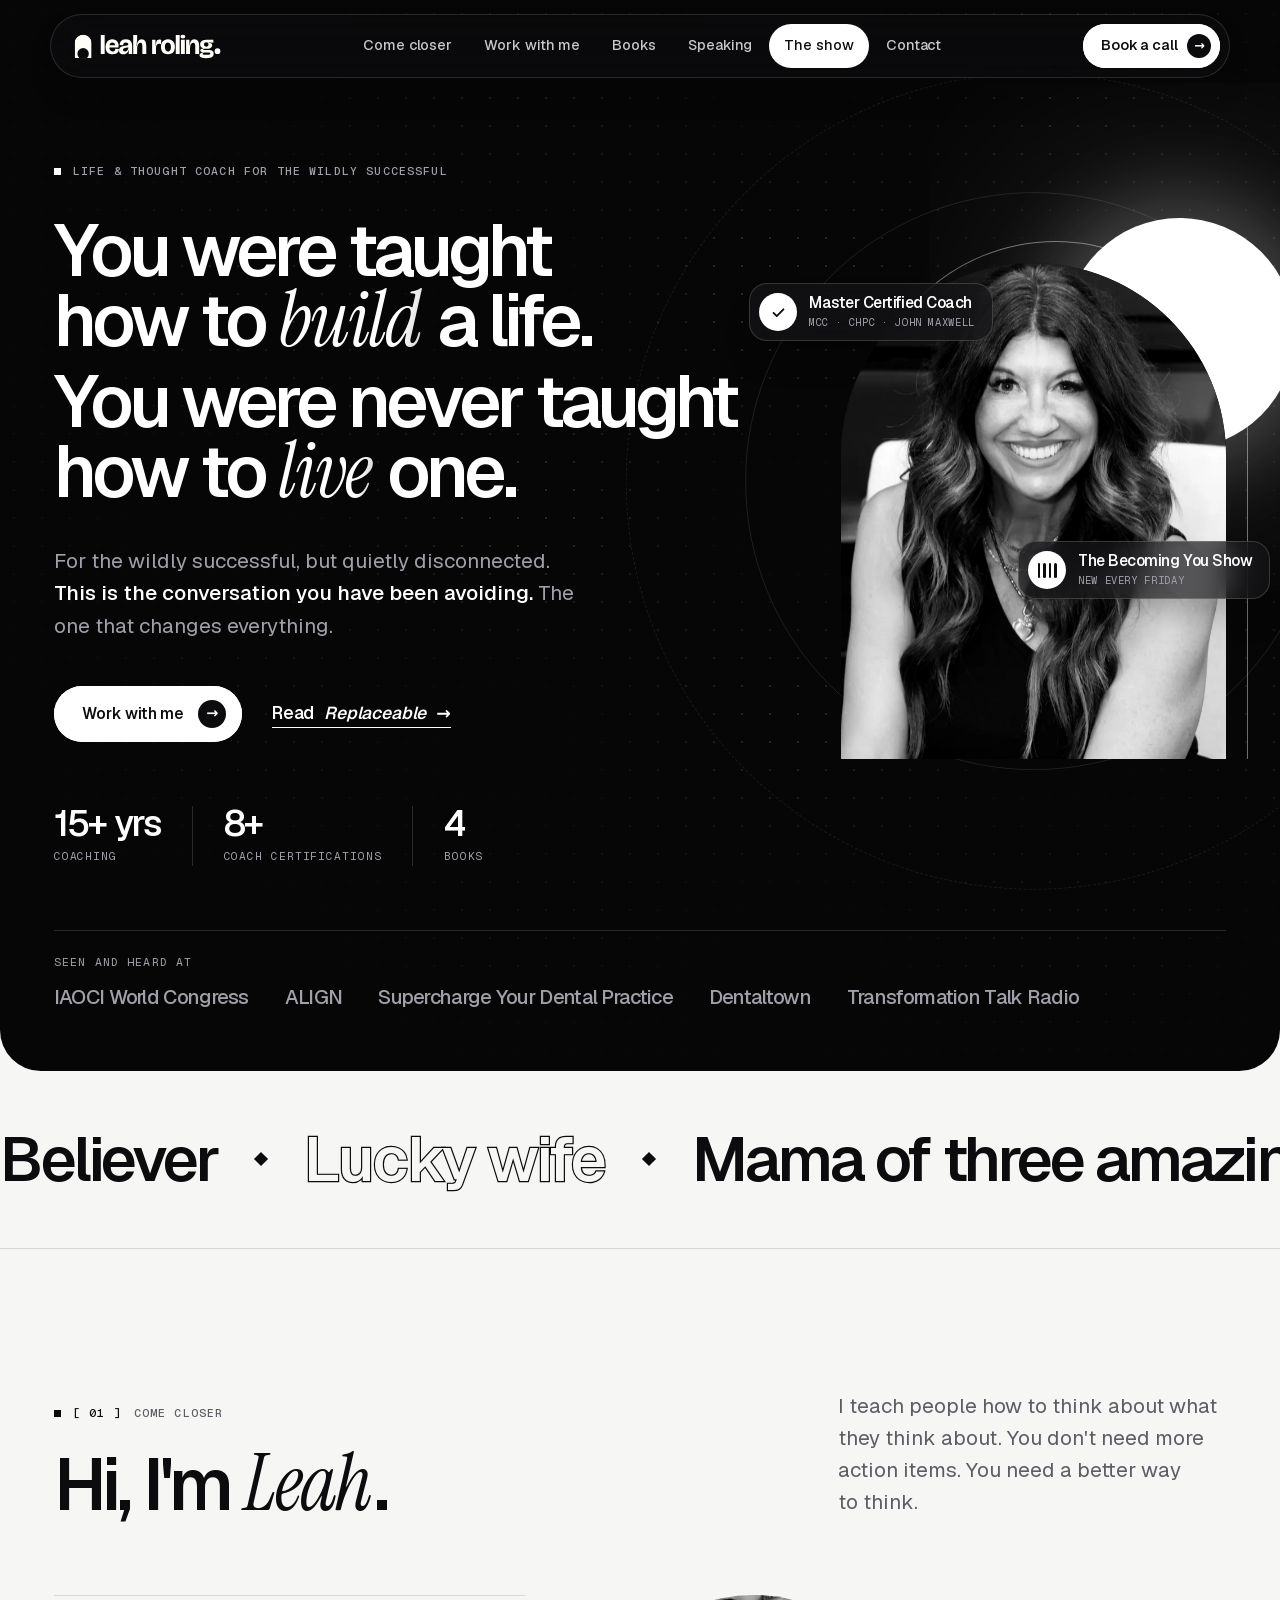
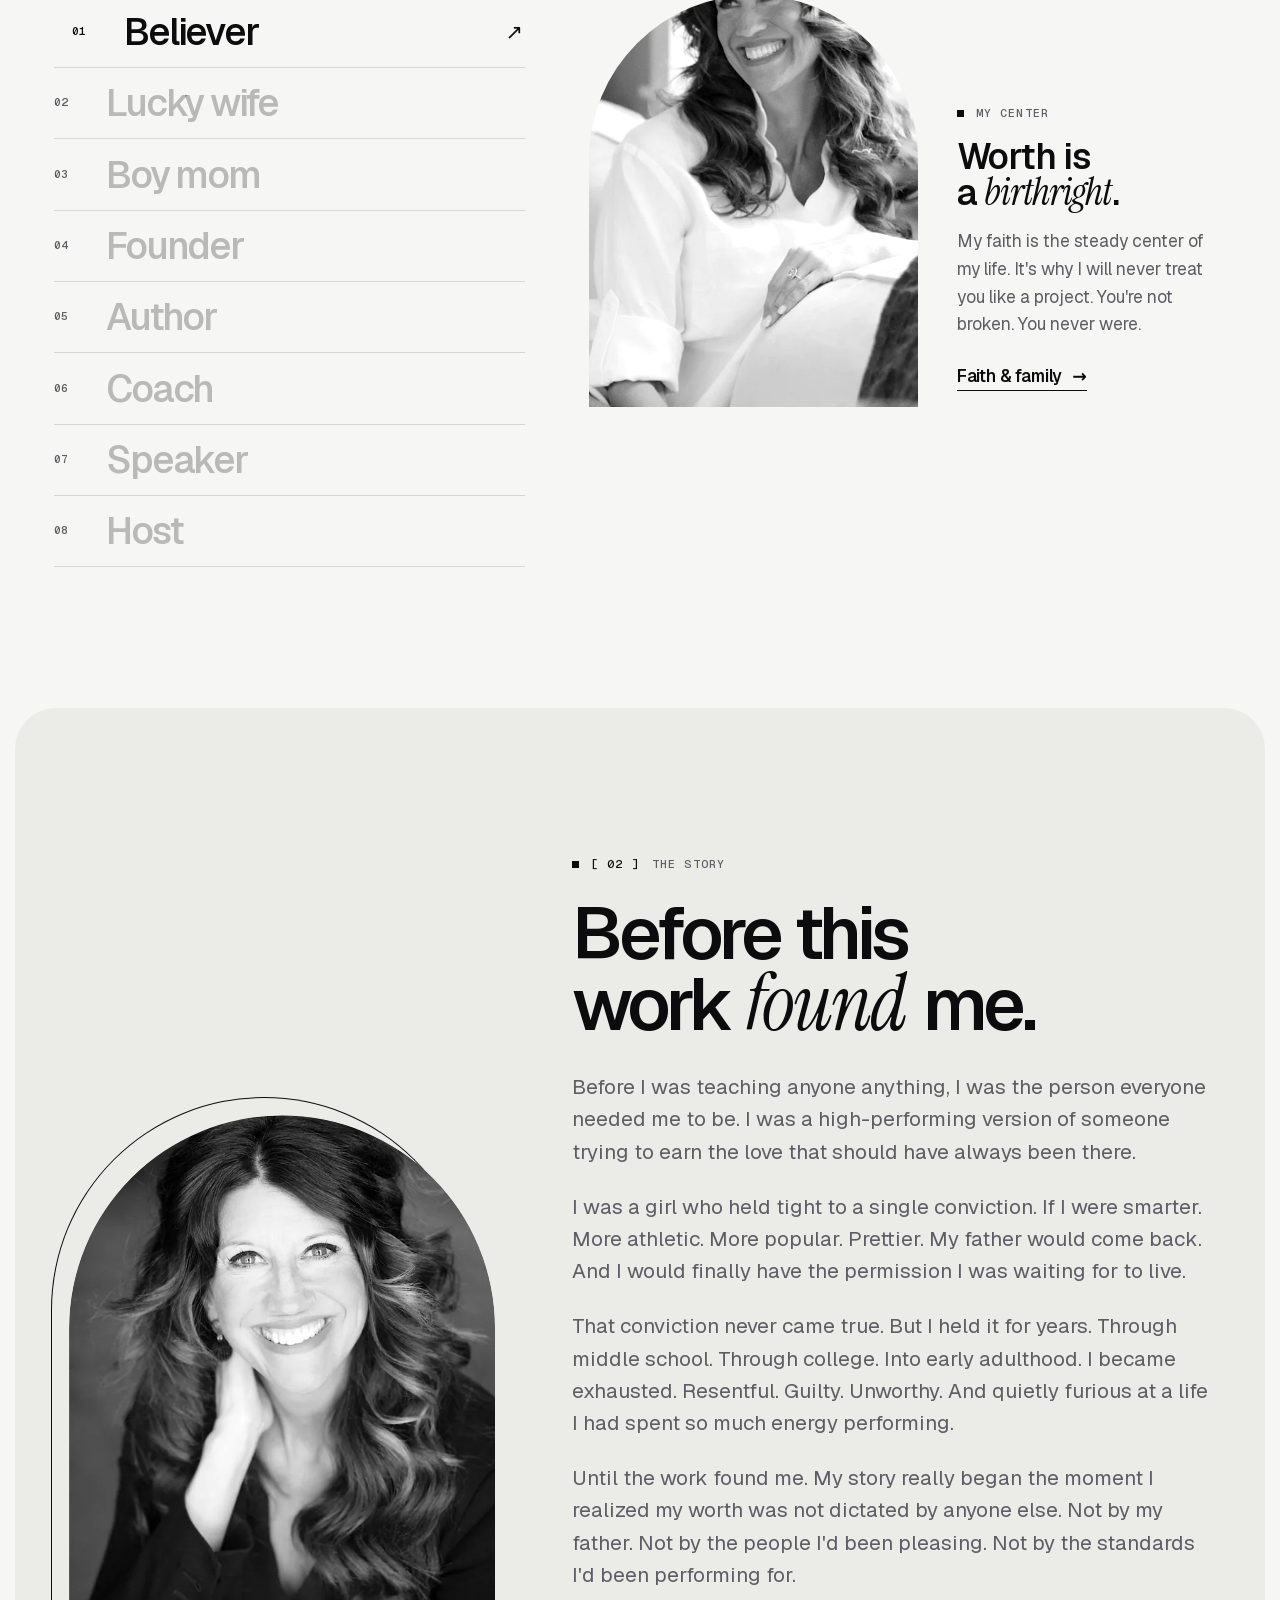
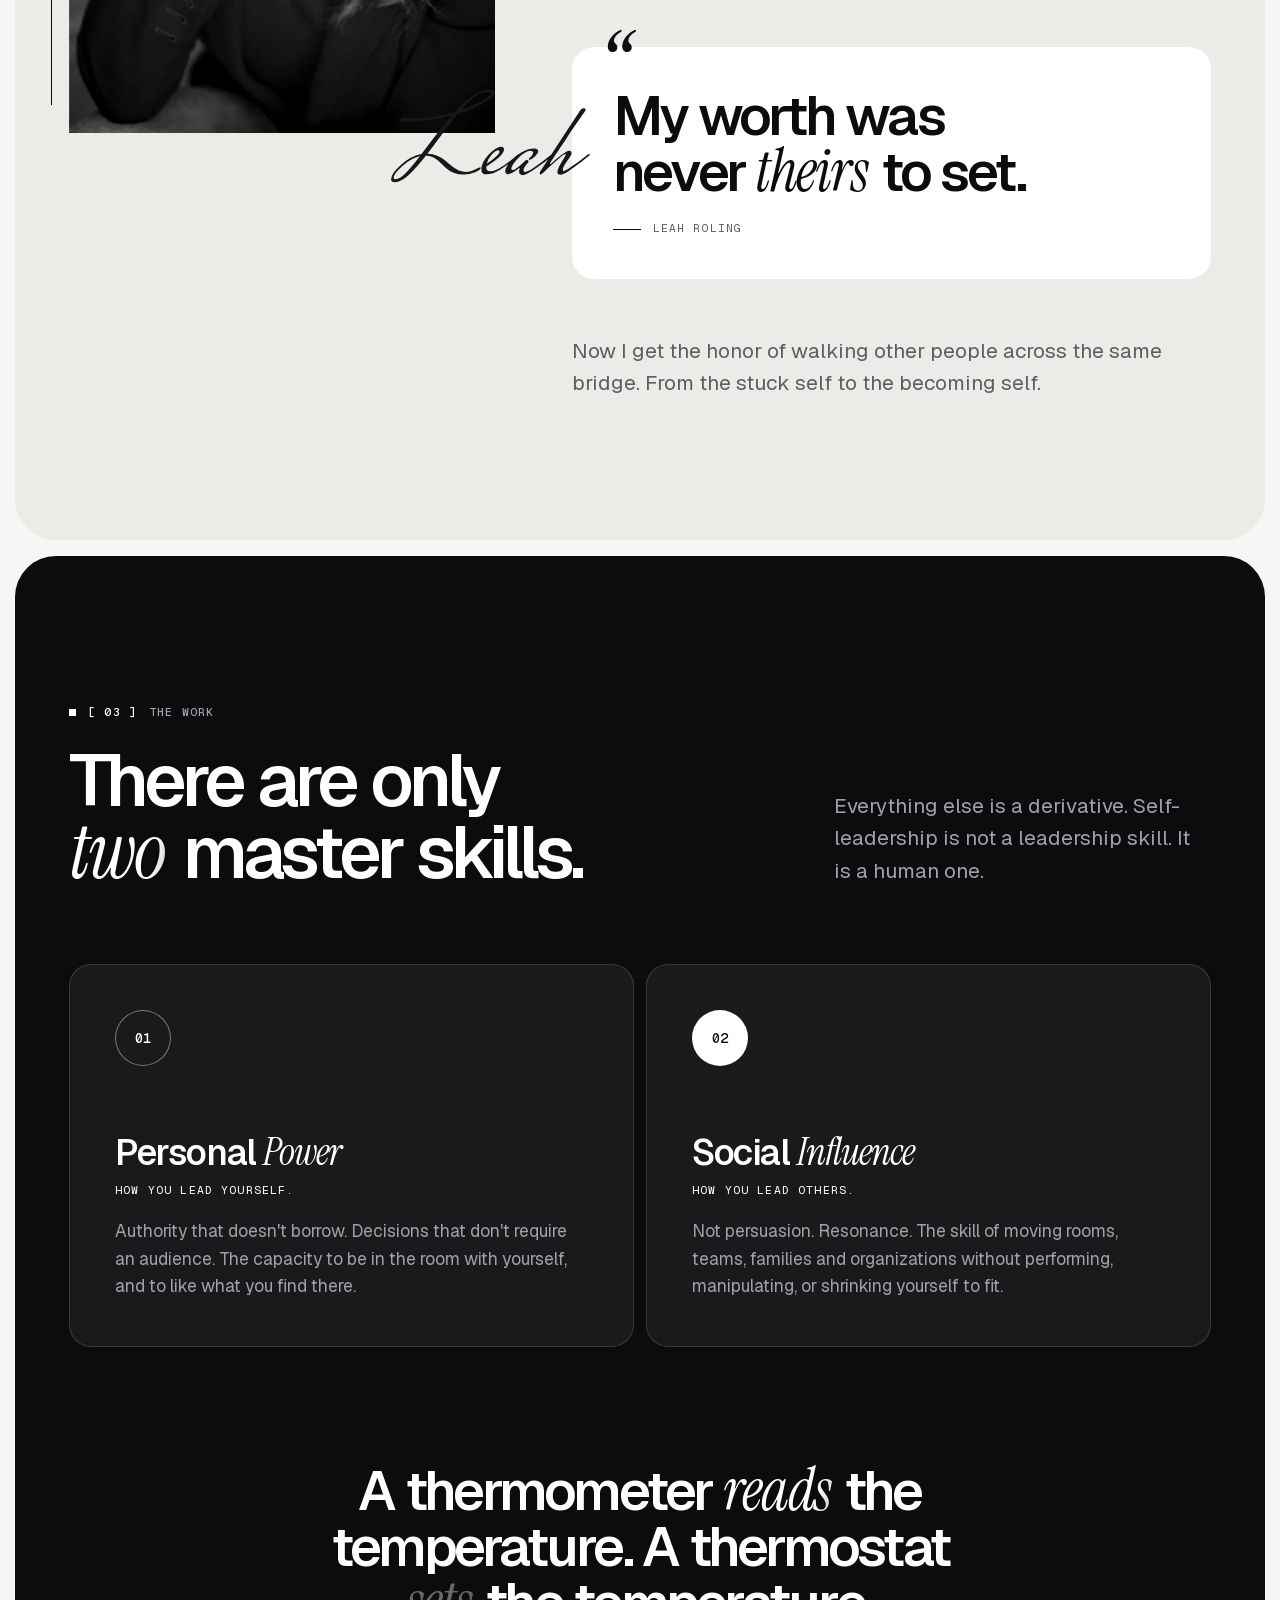
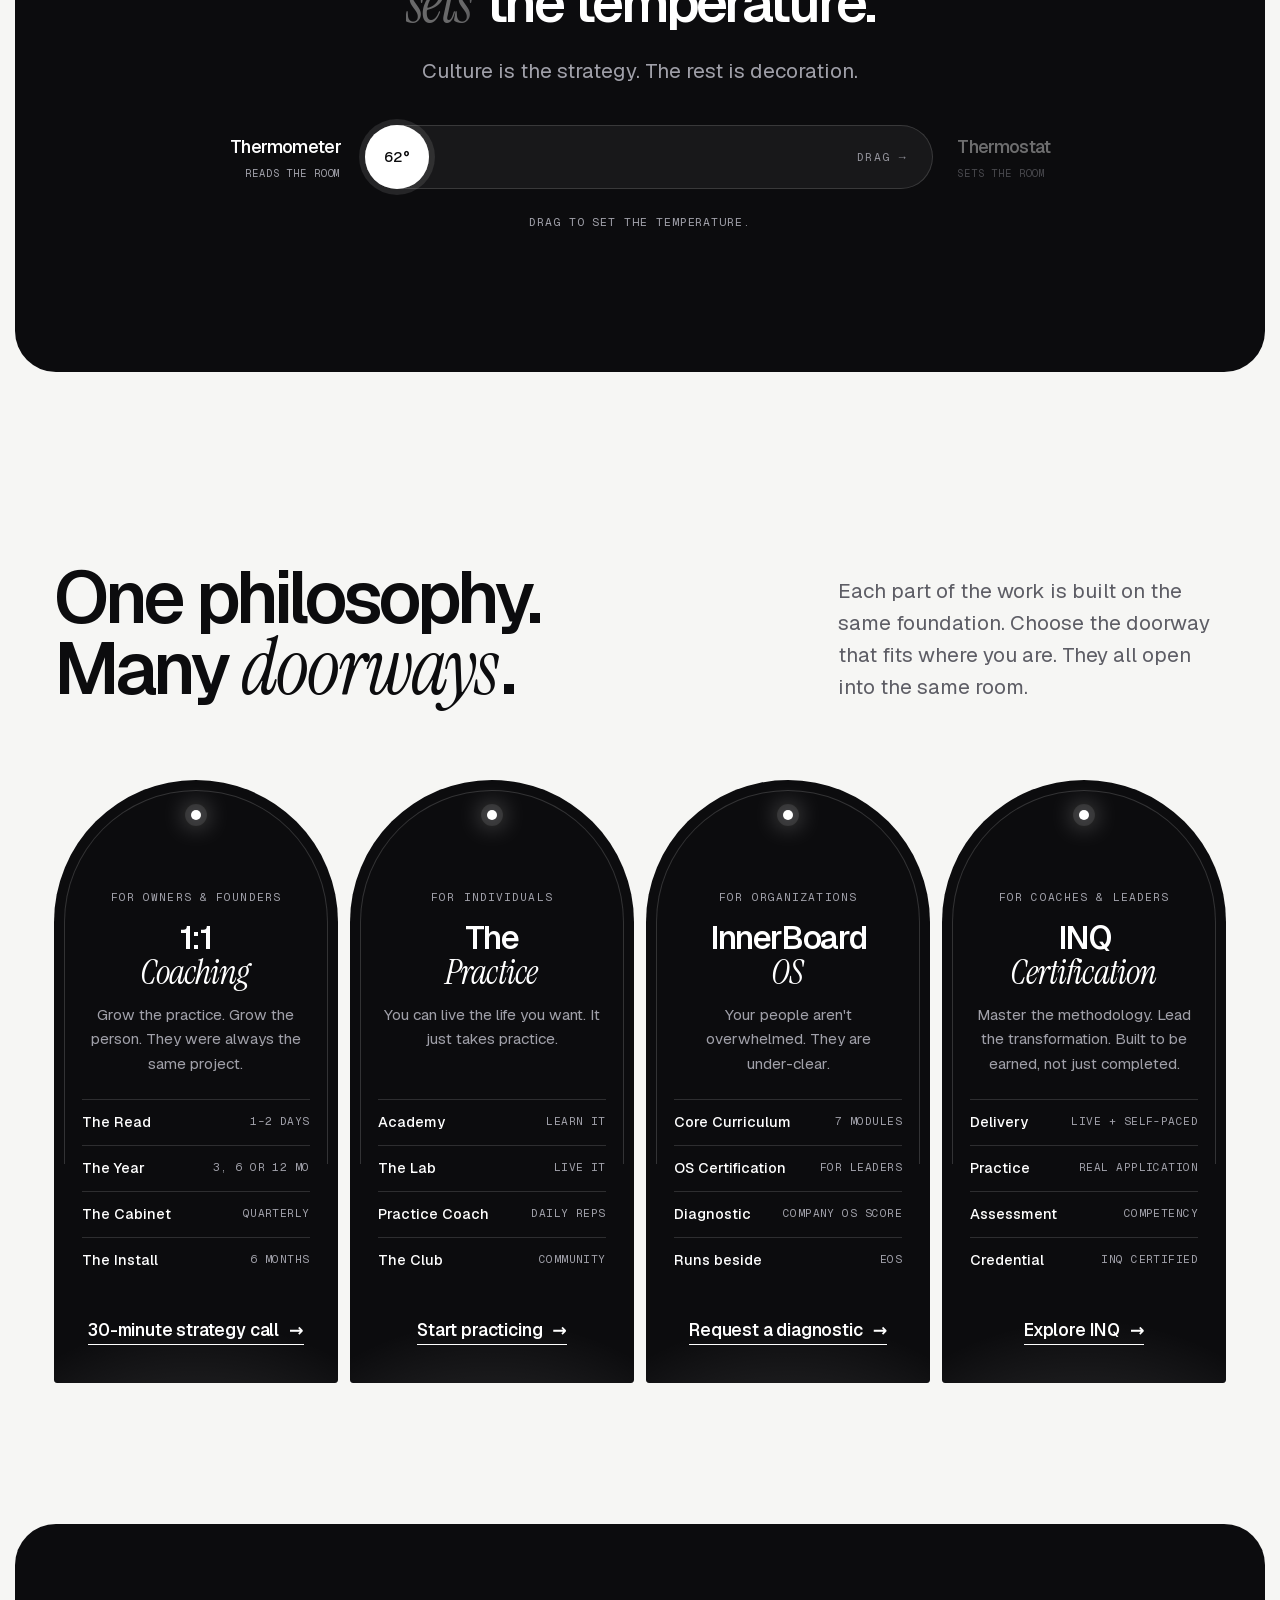
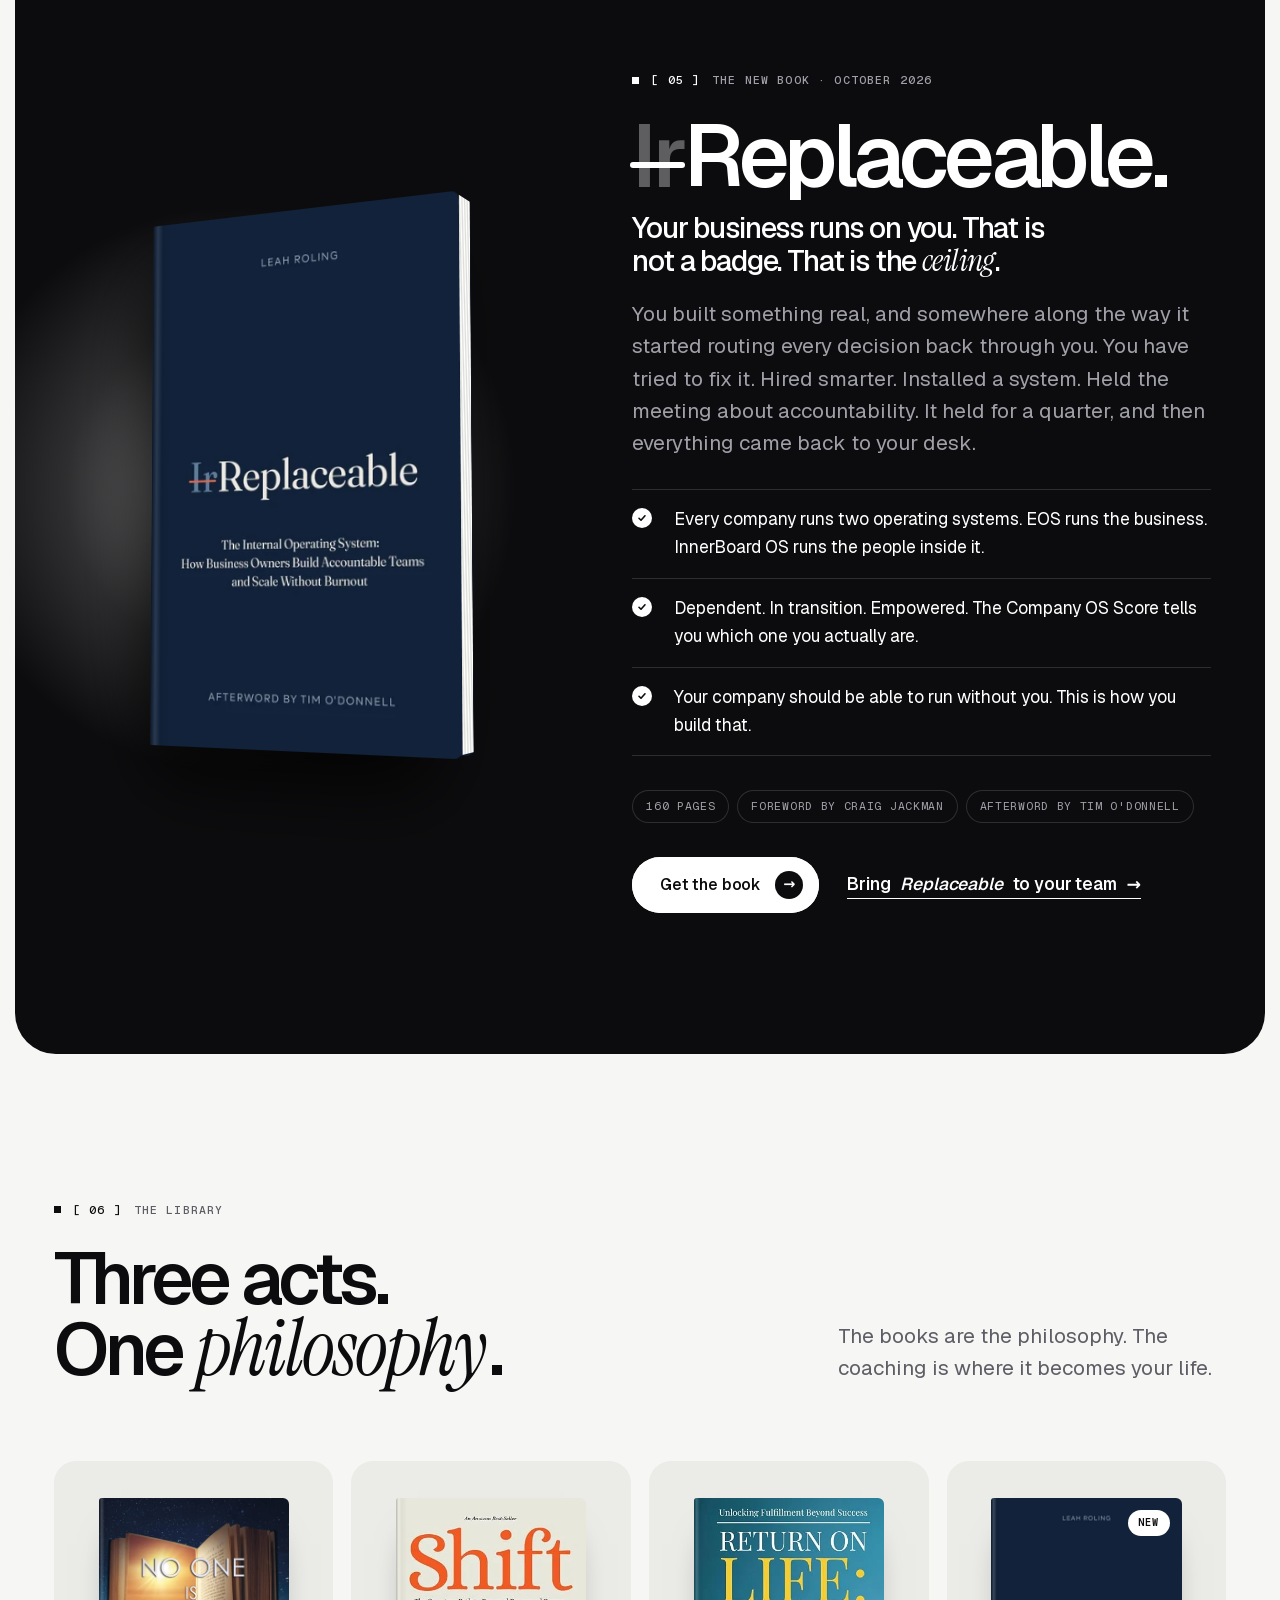
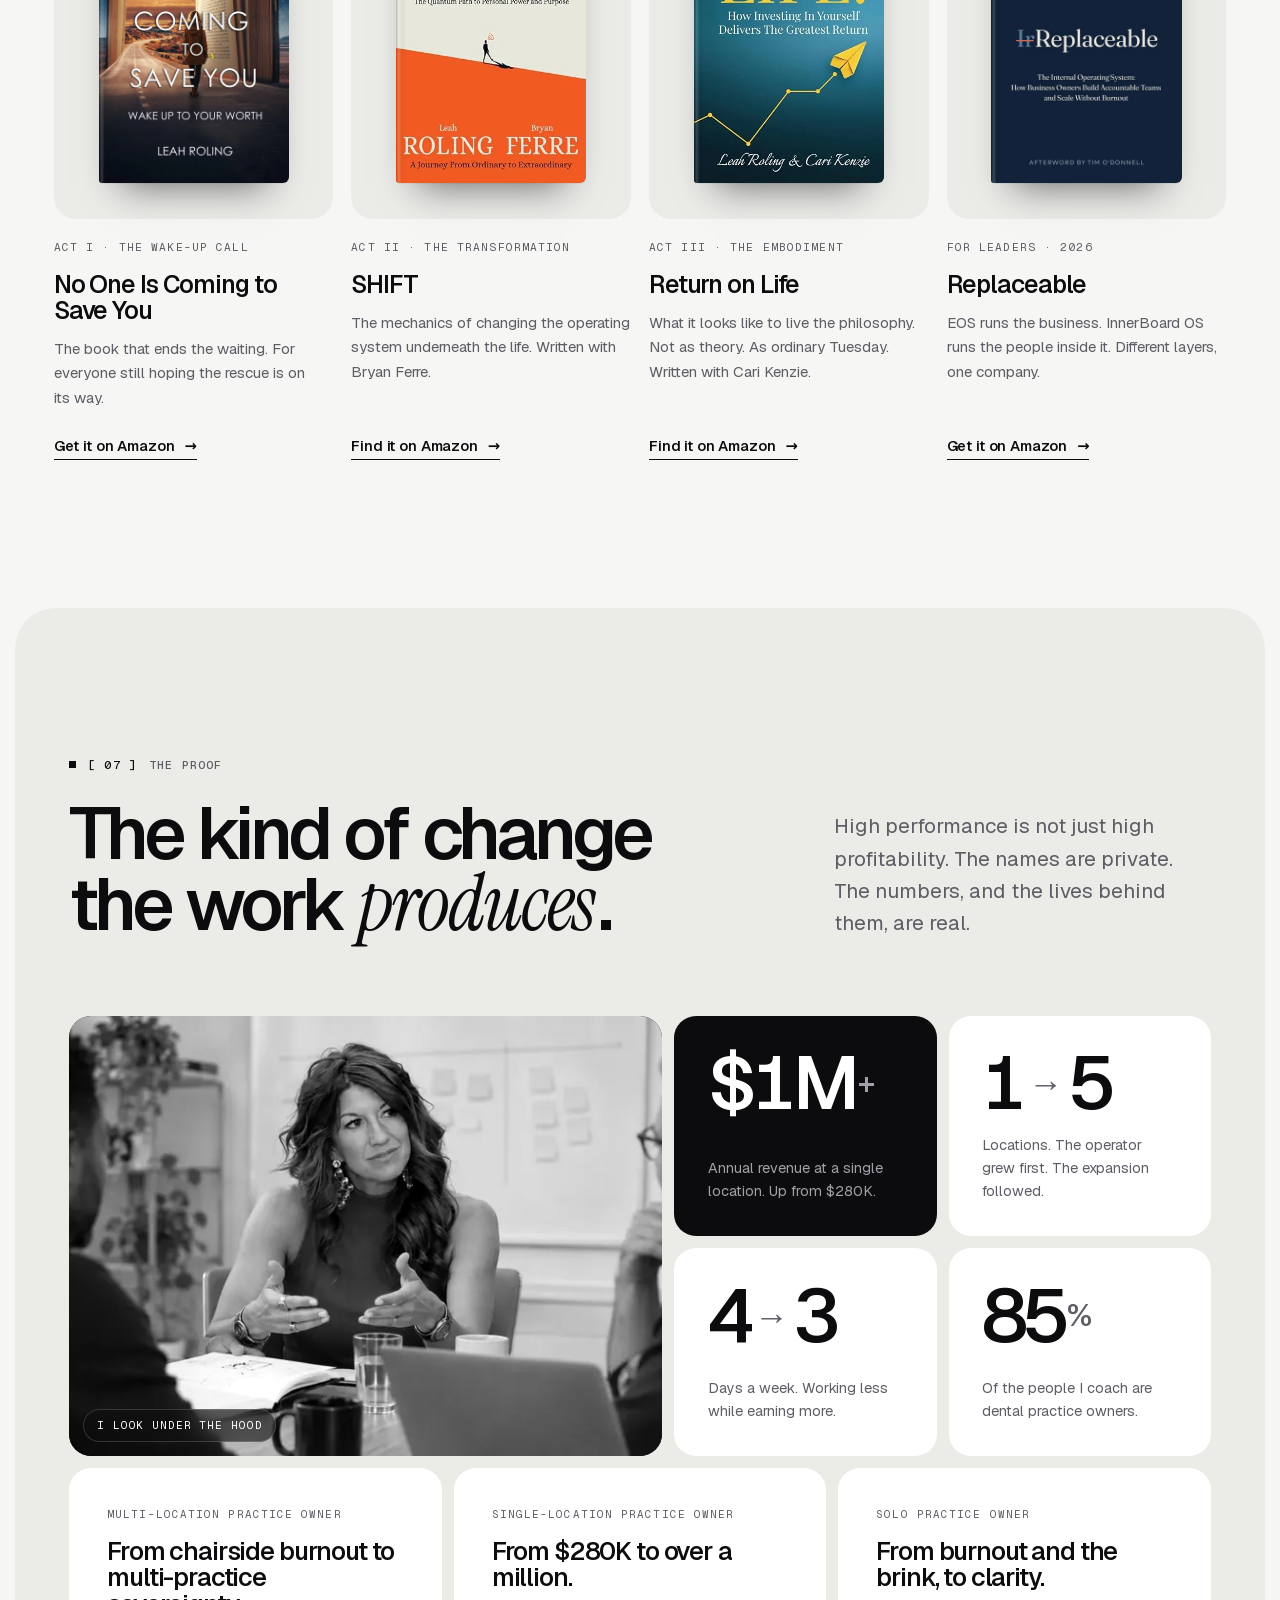
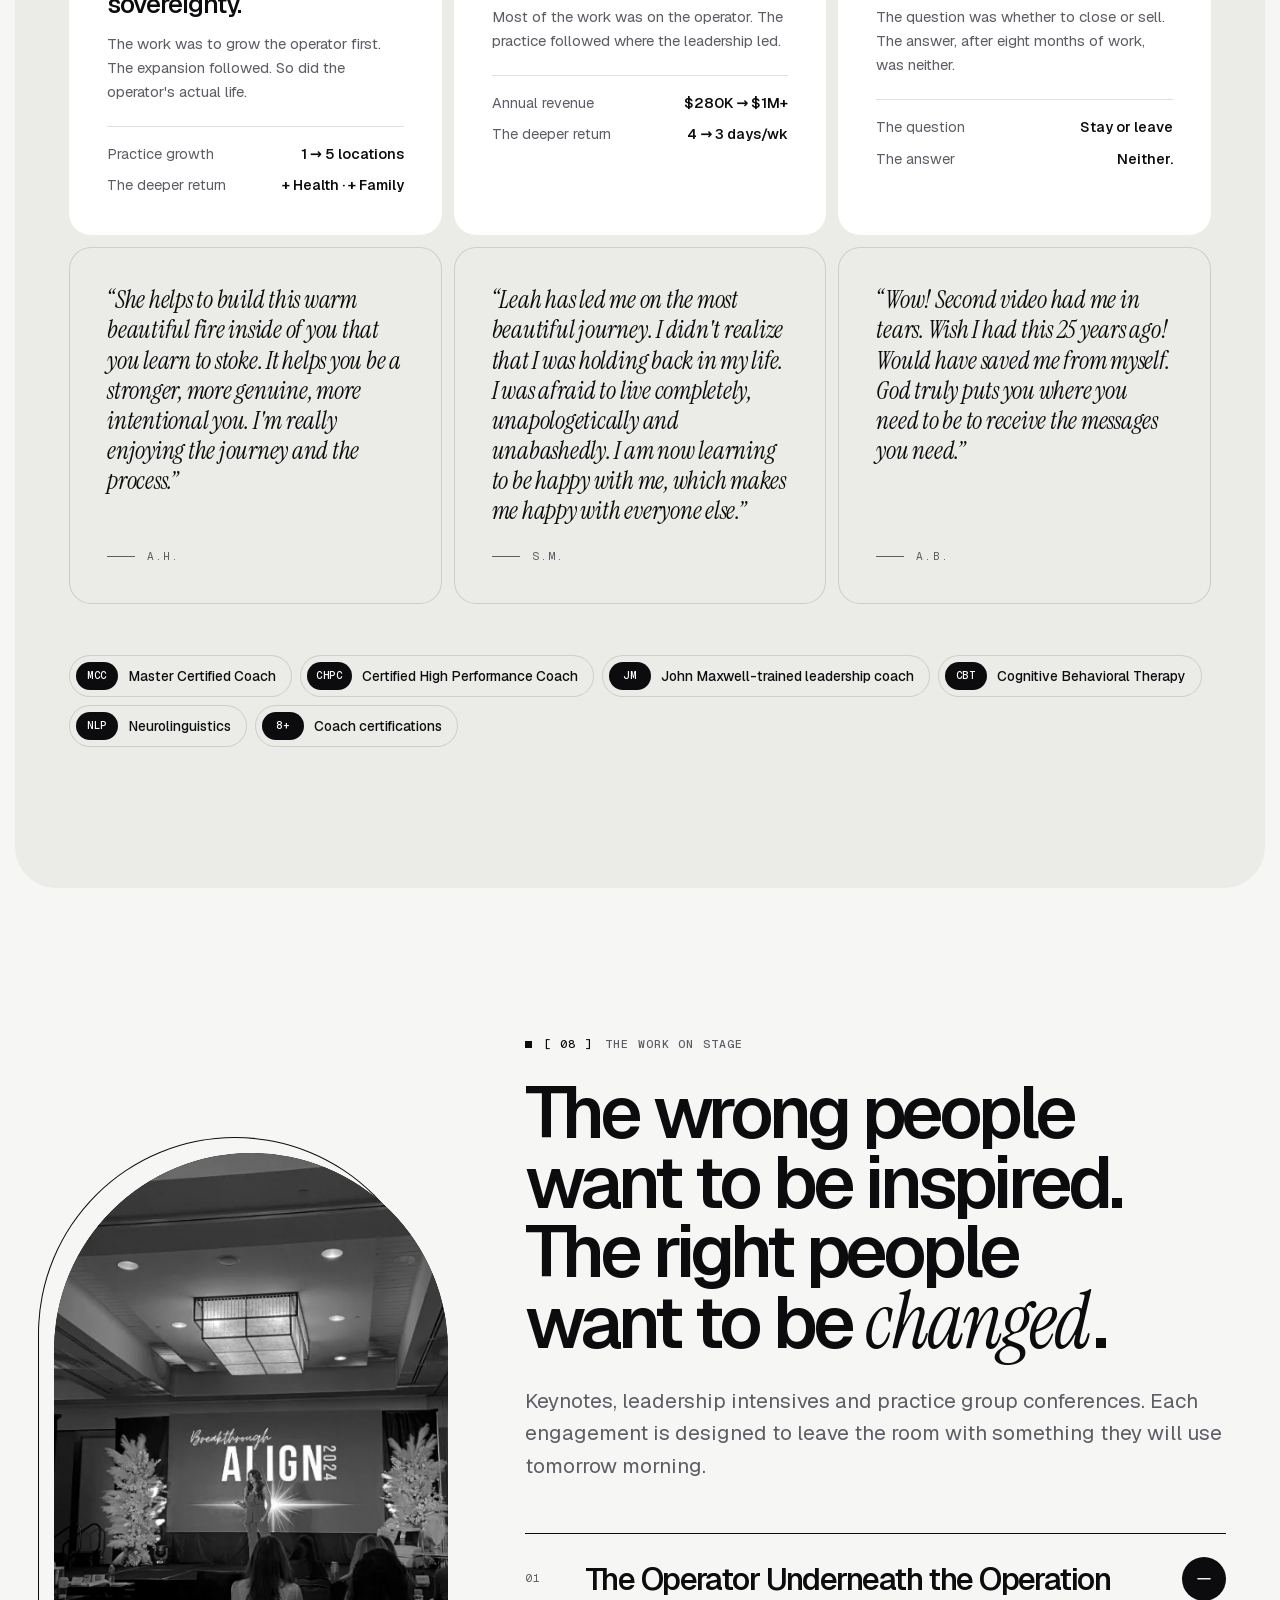
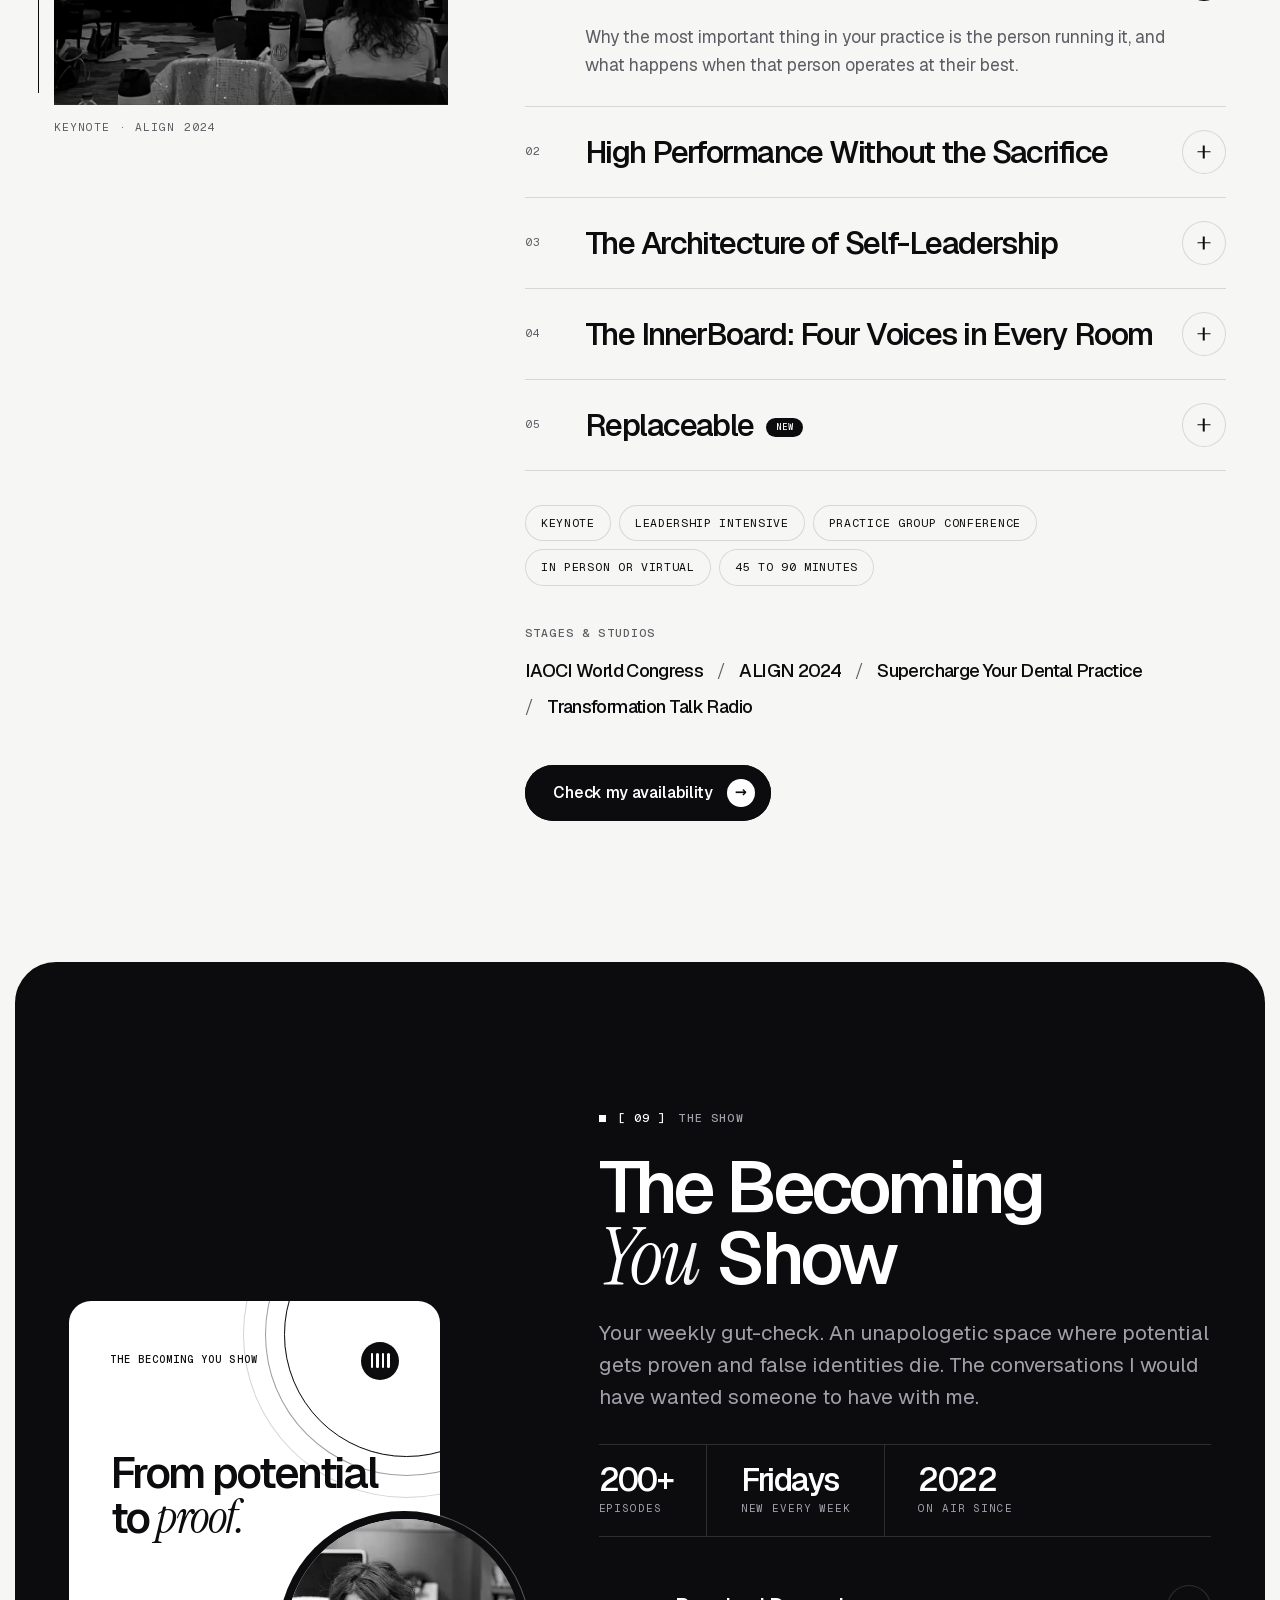
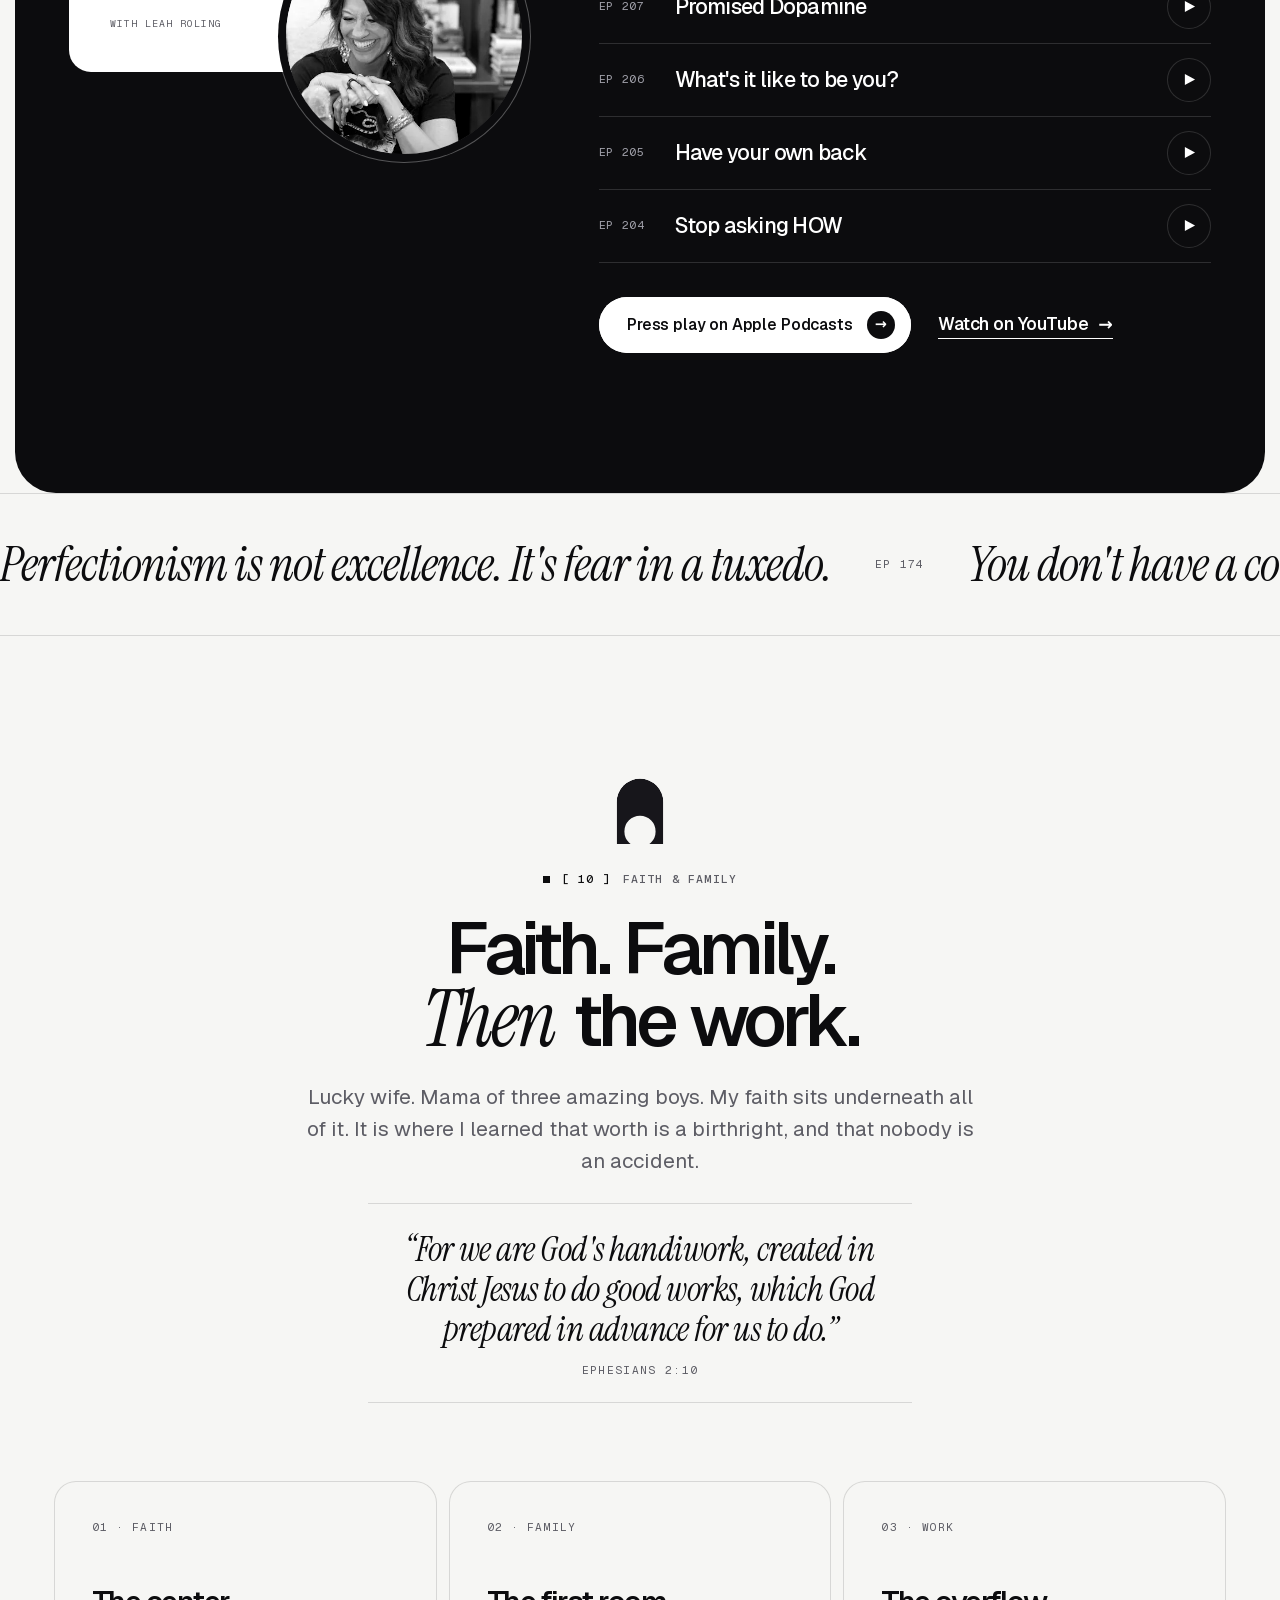
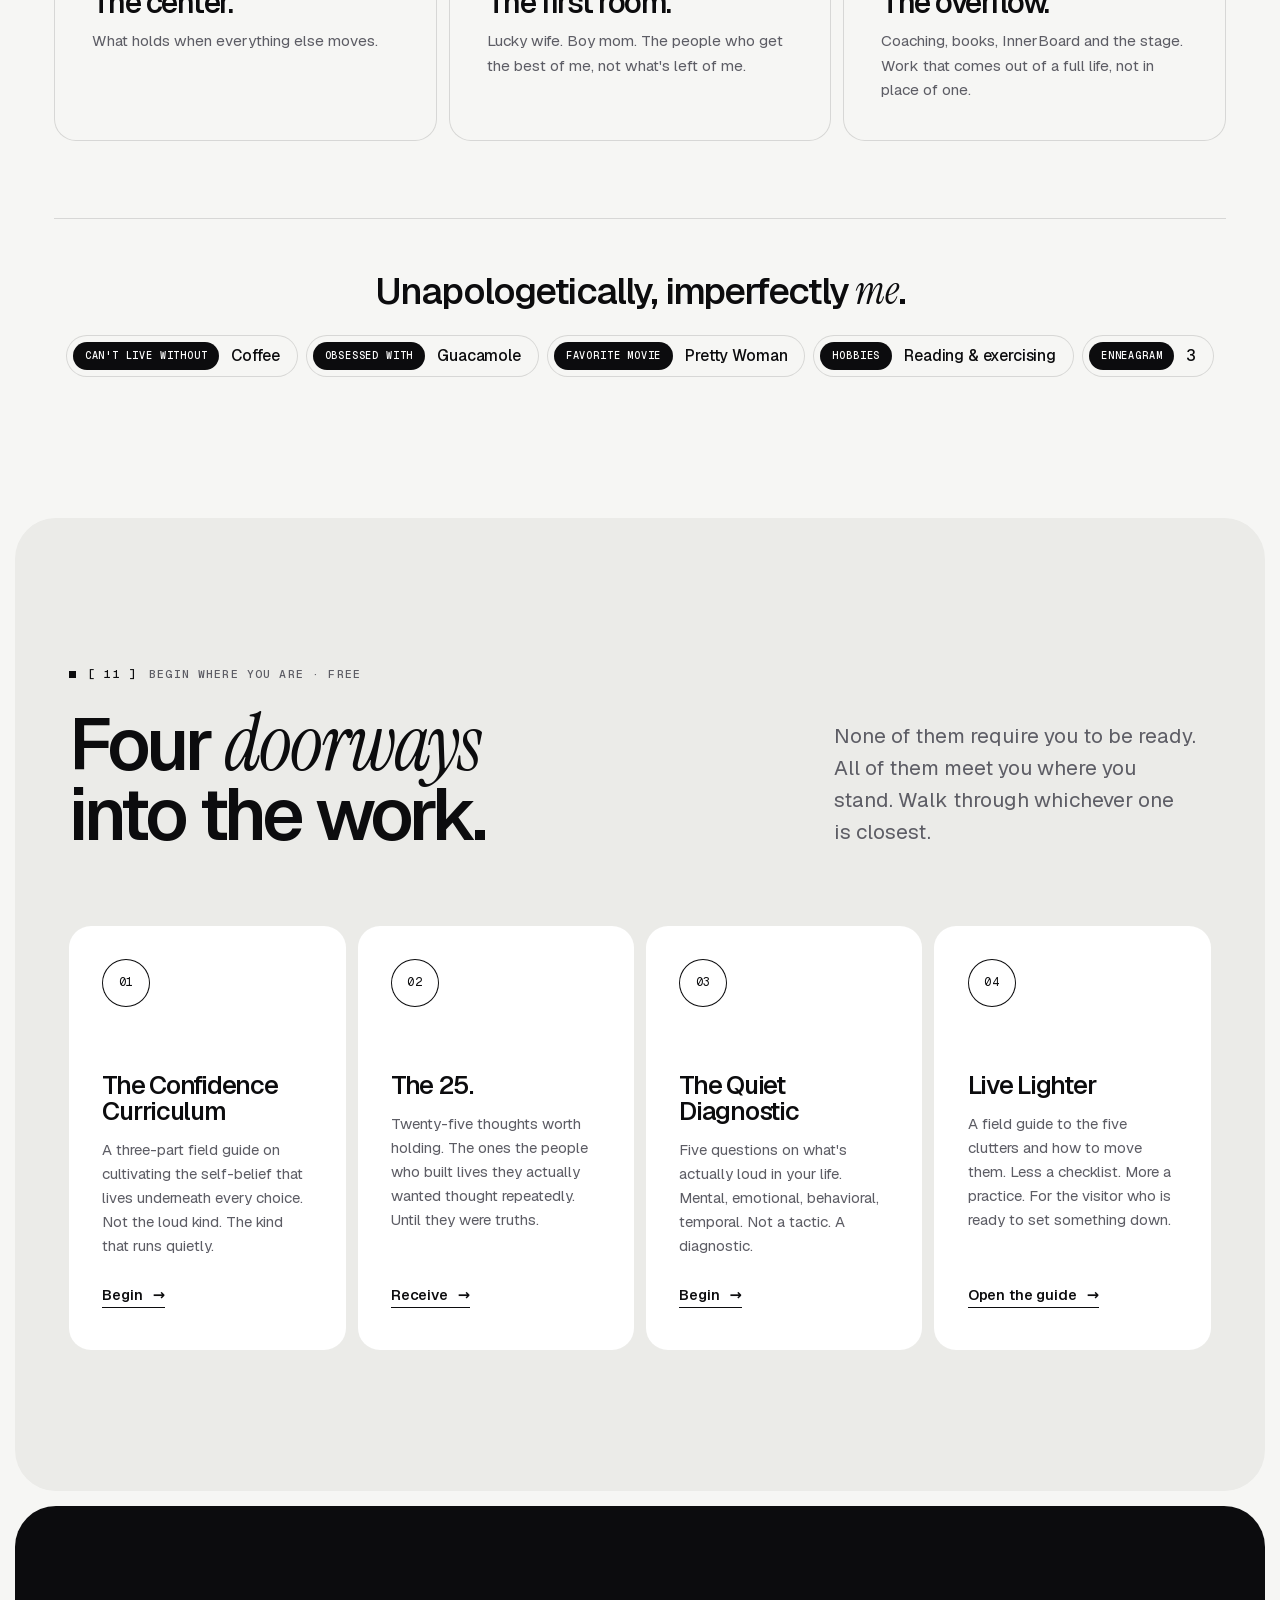
==== commit 64bfa66e: "Rewrite the site copy in Leah's own first-person voice The page now speaks as Leah and uses her publ" ====
--- a/index.html
+++ b/index.html
@@ -3,16 +3,16 @@
 <head>
   <meta charset="utf-8">
   <meta name="viewport" content="width=device-width, initial-scale=1, viewport-fit=cover">
-  <title>Leah Roling | Coach, Author &amp; Speaker | Become who you were made to be</title>
-  <meta name="description" content="Leah Roling is a Master Certified Coach, keynote speaker, founder of InnerBoard and author of Replaceable. She helps leaders and business owners master the one skill every result depends on: leading themselves.">
+  <title>Leah Roling | Life &amp; Thought Coach for the Wildly Successful</title>
+  <meta name="description" content="You were taught how to build a life. You were never taught how to live one. Leah Roling is a Master Certified Coach, author of Replaceable, host of The Becoming You Show and founder of InnerBoard.">
   <meta name="theme-color" content="#060607">
   <link rel="canonical" href="https://leahrolingcoaching.com/">
 
   <!-- Open Graph / social -->
   <meta property="og:type" content="website">
   <meta property="og:site_name" content="Leah Roling">
-  <meta property="og:title" content="Leah Roling: Become who you were made to be">
-  <meta property="og:description" content="Master Certified Coach, keynote speaker, founder of InnerBoard and author of Replaceable.">
+  <meta property="og:title" content="Leah Roling">
+  <meta property="og:description" content="You were taught how to build a life. You were never taught how to live one.">
   <meta property="og:image" content="assets/img/og-image.jpg">
   <meta property="og:image:width" content="1200">
   <meta property="og:image:height" content="630">
@@ -38,7 +38,7 @@
     "@type": "Person",
     "name": "Leah Roling",
     "jobTitle": "Master Certified Coach, Author & Keynote Speaker",
-    "description": "Founder of InnerBoard and author of Replaceable. Leah helps leaders and business owners master self-leadership.",
+    "description": "Master Certified Coach, author of Replaceable, host of The Becoming You Show and founder of InnerBoard.",
     "image": "assets/img/leah-portrait-bw-1200.webp",
     "worksFor": { "@type": "Organization", "name": "InnerBoard", "url": "https://innerboardsuite.com" },
     "address": { "@type": "PostalAddress", "addressRegion": "IA", "addressCountry": "US" },
@@ -76,11 +76,11 @@
       </a>
       <nav class="nav" aria-label="Primary">
         <ul>
-          <li><a href="#about">About</a></li>
-          <li><a href="#work">Work with Leah</a></li>
+          <li><a href="#about">Come closer</a></li>
+          <li><a href="#work">Work with me</a></li>
           <li><a href="#books">Books</a></li>
           <li><a href="#speaking">Speaking</a></li>
-          <li><a href="#show">Podcast</a></li>
+          <li><a href="#show">The show</a></li>
           <li><a href="#contact">Contact</a></li>
         </ul>
       </nav>
@@ -96,17 +96,17 @@
   <div class="mobile-menu" id="mobile-menu" aria-hidden="true">
     <nav aria-label="Mobile">
       <ol>
-        <li><a href="#about">About Leah</a></li>
-        <li><a href="#story">Her story</a></li>
-        <li><a href="#work">Work with Leah</a></li>
+        <li><a href="#about">Come closer</a></li>
+        <li><a href="#story">My story</a></li>
+        <li><a href="#work">Work with me</a></li>
         <li><a href="#replaceable">Replaceable</a></li>
         <li><a href="#books">Books</a></li>
         <li><a href="#speaking">Speaking</a></li>
-        <li><a href="#show">Podcast</a></li>
+        <li><a href="#show">The show</a></li>
       </ol>
     </nav>
     <div class="mobile-menu__foot">
-      <a class="btn btn--light" href="https://calendly.com/leahroling/20-minute-call-with-leah" target="_blank" rel="noopener">Book a 20-minute call <span class="arrow" aria-hidden="true">→</span></a>
+      <a class="btn btn--light" href="https://calendly.com/leahroling/20-minute-call-with-leah" target="_blank" rel="noopener">Book a free 20-minute call <span class="arrow" aria-hidden="true">→</span></a>
       <div class="socials" data-socials></div>
     </div>
   </div>
@@ -118,21 +118,22 @@
       <canvas class="hero__field" aria-hidden="true"></canvas>
       <div class="container hero__grid">
         <div class="hero__text">
-          <p class="label hero__eyebrow fade-up">Coach · Author · Speaker · Founder of InnerBoard</p>
+          <p class="label hero__eyebrow fade-up">Life &amp; thought coach for the wildly successful</p>
           <h1 class="display" id="hero-title">
-            <span class="line"><span>Become who</span></span>
-            <span class="line"><span>you were <em>made</em></span></span>
-            <span class="line"><span>to be.</span></span>
+            <span class="line"><span>You were taught</span></span>
+            <span class="line"><span>how to <em>build</em> a life.</span></span>
+            <span class="line"><span>You were never taught</span></span>
+            <span class="line"><span>how to <em>live</em> one.</span></span>
           </h1>
-          <p class="lede hero__lede fade-up d1">Leah Roling helps high-achieving leaders master the one skill every result depends on: <strong>leading themselves</strong>. Then they grow the business without losing their life.</p>
+          <p class="lede hero__lede fade-up d1">For the wildly successful, but quietly disconnected. <strong>This is the conversation you have been avoiding.</strong> The one that changes everything.</p>
           <div class="hero__actions fade-up d2">
-            <a class="btn" href="#work" data-magnetic>Work with Leah <span class="arrow" aria-hidden="true">→</span></a>
+            <a class="btn" href="#work" data-magnetic>Work with me <span class="arrow" aria-hidden="true">→</span></a>
             <a class="link" href="#replaceable">Read <em>Replaceable</em> <span class="arrow" aria-hidden="true">→</span></a>
           </div>
           <div class="hero__proof fade-up d3">
-            <div><strong>25 yrs</strong><span>Installing self-leadership</span></div>
-            <div><strong>4</strong><span>Published books</span></div>
+            <div><strong>15+ yrs</strong><span>Coaching</span></div>
             <div><strong>8+</strong><span>Coach certifications</span></div>
+            <div><strong>4</strong><span>Books</span></div>
           </div>
         </div>
 
@@ -150,11 +151,11 @@
           </div>
           <a class="chip-float chip-float--show" href="#show">
             <span class="eq" aria-hidden="true"><i></i><i></i><i></i><i></i></span>
-            <span><b>The Becoming You Show</b><small>New episode every Friday</small></span>
+            <span><b>The Becoming You Show</b><small>New every Friday</small></span>
           </a>
           <div class="chip-float chip-float--mcc">
-            <span class="chip-float__ic" aria-hidden="true"><svg viewBox="0 0 24 24" fill="none" stroke="#17161B" stroke-width="2.6" stroke-linecap="round" stroke-linejoin="round"><path d="M5 12.5l4.5 4.5L19 7.5"/></svg></span>
-            <span><b>Master Certified Coach</b><small>MCC · CHPC · Maxwell Leadership</small></span>
+            <span class="chip-float__ic" aria-hidden="true"><svg viewBox="0 0 24 24" fill="none" stroke="#0c0c0e" stroke-width="2.6" stroke-linecap="round" stroke-linejoin="round"><path d="M5 12.5l4.5 4.5L19 7.5"/></svg></span>
+            <span><b>Master Certified Coach</b><small>MCC · CHPC · John Maxwell</small></span>
           </div>
         </div>
       </div>
@@ -165,6 +166,7 @@
             <li>IAOCI World Congress</li>
             <li>ALIGN</li>
             <li>Supercharge Your Dental Practice</li>
+            <li>Dentaltown</li>
             <li>Transformation Talk Radio</li>
           </ul>
         </div>
@@ -172,27 +174,31 @@
     </section>
 
     <!-- ============ MARQUEE: all she is ============ -->
-    <div class="marquee" aria-label="Believer, wife, mother of three, founder, author, coach, speaker, podcast host">
+    <div class="marquee" aria-label="Believer, lucky wife, mama of three amazing boys, founder, author, Master Certified Coach, keynote speaker, podcast host, guacamole obsessed, lover of life">
       <div class="marquee__track" aria-hidden="true">
         <div class="marquee__group">
           <span class="marquee__item">Believer <i class="dot"></i></span>
-          <span class="marquee__item">Wife <i class="dot"></i></span>
-          <span class="marquee__item">Mother of three <i class="dot"></i></span>
+          <span class="marquee__item">Lucky wife <i class="dot"></i></span>
+          <span class="marquee__item">Mama of three amazing boys <i class="dot"></i></span>
           <span class="marquee__item">Founder <i class="dot"></i></span>
           <span class="marquee__item">Author <i class="dot"></i></span>
           <span class="marquee__item">Master Certified Coach <i class="dot"></i></span>
           <span class="marquee__item">Keynote speaker <i class="dot"></i></span>
           <span class="marquee__item">Podcast host <i class="dot"></i></span>
+          <span class="marquee__item">Guacamole obsessed <i class="dot"></i></span>
+          <span class="marquee__item">Lover of life <i class="dot"></i></span>
         </div>
         <div class="marquee__group">
           <span class="marquee__item">Believer <i class="dot"></i></span>
-          <span class="marquee__item">Wife <i class="dot"></i></span>
-          <span class="marquee__item">Mother of three <i class="dot"></i></span>
+          <span class="marquee__item">Lucky wife <i class="dot"></i></span>
+          <span class="marquee__item">Mama of three amazing boys <i class="dot"></i></span>
           <span class="marquee__item">Founder <i class="dot"></i></span>
           <span class="marquee__item">Author <i class="dot"></i></span>
           <span class="marquee__item">Master Certified Coach <i class="dot"></i></span>
           <span class="marquee__item">Keynote speaker <i class="dot"></i></span>
           <span class="marquee__item">Podcast host <i class="dot"></i></span>
+          <span class="marquee__item">Guacamole obsessed <i class="dot"></i></span>
+          <span class="marquee__item">Lover of life <i class="dot"></i></span>
         </div>
       </div>
     </div>
@@ -202,17 +208,17 @@
       <div class="container">
         <div class="section-head section-head--split">
           <div>
-            <p class="label" data-reveal><span class="label__n">01</span>Meet Leah</p>
-            <h2 class="h2" id="about-title" data-reveal style="--d:.08s;margin-top:22px">One woman.<br><em>Many</em> doorways.</h2>
-          </div>
-          <p class="lede" data-reveal style="--d:.16s">Leah wears a lot of names. Every one of them comes from the same belief: you were made on purpose, and you're allowed to live like it.</p>
+            <p class="label" data-reveal><span class="label__n">01</span>Come closer</p>
+            <h2 class="h2" id="about-title" data-reveal style="--d:.08s">Hi, I'm <em>Leah</em>.</h2>
+          </div>
+          <p class="lede" data-reveal style="--d:.16s">I teach people how to think about what they think about. You don't need more action items. You need a better way to think.</p>
         </div>
 
         <div class="roles">
-          <div class="roles__list" role="tablist" aria-label="Leah's roles" aria-orientation="vertical" data-reveal>
+          <div class="roles__list" role="tablist" aria-label="Who Leah is" aria-orientation="vertical" data-reveal>
             <button class="role-tab" role="tab" id="tab-believer" aria-controls="panel-believer" aria-selected="true"><span class="num">01</span>Believer</button>
-            <button class="role-tab" role="tab" id="tab-wife" aria-controls="panel-wife" aria-selected="false" tabindex="-1"><span class="num">02</span>Wife</button>
-            <button class="role-tab" role="tab" id="tab-mother" aria-controls="panel-mother" aria-selected="false" tabindex="-1"><span class="num">03</span>Mother</button>
+            <button class="role-tab" role="tab" id="tab-wife" aria-controls="panel-wife" aria-selected="false" tabindex="-1"><span class="num">02</span>Lucky wife</button>
+            <button class="role-tab" role="tab" id="tab-mother" aria-controls="panel-mother" aria-selected="false" tabindex="-1"><span class="num">03</span>Boy mom</button>
             <button class="role-tab" role="tab" id="tab-founder" aria-controls="panel-founder" aria-selected="false" tabindex="-1"><span class="num">04</span>Founder</button>
             <button class="role-tab" role="tab" id="tab-author" aria-controls="panel-author" aria-selected="false" tabindex="-1"><span class="num">05</span>Author</button>
             <button class="role-tab" role="tab" id="tab-coach" aria-controls="panel-coach" aria-selected="false" tabindex="-1"><span class="num">06</span>Coach</button>
@@ -224,9 +230,9 @@
             <article class="role-panel" role="tabpanel" id="panel-believer" aria-labelledby="tab-believer" tabindex="0">
               <div class="role-panel__img arch"><img src="assets/img/leah-white-480.webp" width="480" height="590" alt="Leah Roling in a white shirt, smiling" loading="lazy"></div>
               <div class="role-panel__text">
-                <p class="label">Her center</p>
-                <h3 class="h3">Faith <em>holds</em> the rest together.</h3>
-                <p>Before any title, Leah is a woman of faith. It's the steady center of her life, and the reason she believes every person was made on purpose, for a purpose.</p>
+                <p class="label">My center</p>
+                <h3 class="h3">Worth is a <em>birthright</em>.</h3>
+                <p>My faith is the steady center of my life. It's why I will never treat you like a project. You're not broken. You never were.</p>
                 <a class="link" href="#faith">Faith &amp; family <span class="arrow" aria-hidden="true">→</span></a>
               </div>
             </article>
@@ -234,17 +240,17 @@
               <div class="role-panel__img arch"><img src="assets/img/leah-color-700.webp" srcset="assets/img/leah-color-700.webp 700w, assets/img/leah-color-1200.webp 1200w" sizes="(min-width: 960px) 30vw, 60vw" width="700" height="1050" alt="Leah Roling laughing in a pink and red dress" loading="lazy"></div>
               <div class="role-panel__text">
                 <p class="label">Home first</p>
-                <h3 class="h3">A partnership she <em>protects</em>.</h3>
-                <p>Leah is a loved wife. Her marriage is her first team and the place she practices what she teaches: presence over performance, every single day.</p>
+                <h3 class="h3">Lucky <em>wife</em>.</h3>
+                <p>I've struggled with overwhelm, frustration and anxiety. In my marriage, in my work, as a parent. I have had to solve for all of it. Home is where I practice what I teach.</p>
                 <a class="link" href="#faith">Faith &amp; family <span class="arrow" aria-hidden="true">→</span></a>
               </div>
             </article>
             <article class="role-panel" role="tabpanel" id="panel-mother" aria-labelledby="tab-mother" tabindex="0" hidden>
               <div class="role-panel__img arch"><img src="assets/img/leah-blazer-600.webp" width="600" height="900" alt="Leah Roling in a black blazer, chin resting on her hand" loading="lazy"></div>
               <div class="role-panel__text">
-                <p class="label">Mom of three</p>
-                <h3 class="h3">Proud mama of <em>three</em> boys.</h3>
-                <p>Her sons keep her honest, humble and laughing. They're also why she refuses to teach anything she doesn't live at her own kitchen table.</p>
+                <p class="label">Boy mom</p>
+                <h3 class="h3">Mama of three <em>amazing</em> boys.</h3>
+                <p>They keep me honest, humble and laughing. They are also my first test. If it doesn't hold up at my kitchen table, I don't teach it.</p>
                 <a class="link" href="#faith">Faith &amp; family <span class="arrow" aria-hidden="true">→</span></a>
               </div>
             </article>
@@ -252,9 +258,9 @@
               <div class="role-panel__img arch"><img src="assets/img/leah-team-800.webp" srcset="assets/img/leah-team-800.webp 800w, assets/img/leah-team-1400.webp 1400w" sizes="(min-width: 960px) 50vw, 100vw" width="800" height="450" alt="Leah Roling working with her team around a table" loading="lazy" style="object-position:58% 50%"></div>
               <div class="role-panel__text">
                 <p class="label">Founder of InnerBoard</p>
-                <h3 class="h3">She built the <em>house</em> the work lives in.</h3>
-                <p>InnerBoard is the ecosystem behind her method: The Practice for individuals, the Academy, the INQ Certification for coaches, and InnerBoard OS for organizations.</p>
-                <a class="link" href="#work">Explore InnerBoard <span class="arrow" aria-hidden="true">→</span></a>
+                <h3 class="h3">What you've found is a door. There is a <em>house</em> behind it.</h3>
+                <p>InnerBoard is the architecture this work lives inside. The practices. The membership. The library. The credential. The room is where you meet me. The architecture is where the work becomes a way of life.</p>
+                <a class="link" href="#work">Enter InnerBoard <span class="arrow" aria-hidden="true">→</span></a>
               </div>
             </article>
             <article class="role-panel" role="tabpanel" id="panel-author" aria-labelledby="tab-author" tabindex="0" hidden>
@@ -266,9 +272,9 @@
                 </div>
               </div>
               <div class="role-panel__text">
-                <p class="label">Author of four books</p>
-                <h3 class="h3">Four books. <em>One</em> philosophy.</h3>
-                <p><em>No One Is Coming to Save You</em> is the wake-up call. <em>SHIFT</em> is the transformation. <em>Return on Life</em> is the embodiment. Her newest, <em>Replaceable</em>, is written for leaders.</p>
+                <p class="label">The books</p>
+                <h3 class="h3">The wake-up. The shift. The <em>return</em>.</h3>
+                <p><em>No One Is Coming to Save You</em> ends the waiting. <em>SHIFT</em> changes the operating system underneath the life. <em>Return on Life</em> is the philosophy on an ordinary Tuesday. <em>Replaceable</em> brings it to your company.</p>
                 <a class="link" href="#books">See the books <span class="arrow" aria-hidden="true">→</span></a>
               </div>
             </article>
@@ -276,27 +282,27 @@
               <div class="role-panel__img arch"><img src="assets/img/leah-coaching-800.webp" srcset="assets/img/leah-coaching-800.webp 800w, assets/img/leah-coaching-1400.webp 1400w" sizes="(min-width: 960px) 50vw, 100vw" width="800" height="450" alt="Leah Roling coaching two leaders at a conference table" loading="lazy" style="object-position:52% 50%"></div>
               <div class="role-panel__text">
                 <p class="label">Master Certified Coach</p>
-                <h3 class="h3">The coach who says what <em>nobody</em> else will.</h3>
-                <p>15+ years and 8+ certifications. Most of her clients are dental practice owners and founders who are tired of carrying the whole thing on their own.</p>
-                <a class="link" href="#work">Coaching with Leah <span class="arrow" aria-hidden="true">→</span></a>
+                <h3 class="h3">I am paid to <em>push</em>.</h3>
+                <p>Not to validate. Not to comfort. If you want a coach who agrees with you, hire one. If you want one who is going to make you better, you are in the right place.</p>
+                <a class="link" href="#work">Work with me <span class="arrow" aria-hidden="true">→</span></a>
               </div>
             </article>
             <article class="role-panel" role="tabpanel" id="panel-speaker" aria-labelledby="tab-speaker" tabindex="0" hidden>
               <div class="role-panel__img arch" style="background:var(--ink)"><img src="assets/img/leah-stage-472.webp" width="472" height="626" alt="Leah Roling speaking on stage at ALIGN 2024" loading="lazy" style="object-position:50% 35%"></div>
               <div class="role-panel__text">
                 <p class="label">Keynote speaker</p>
-                <h3 class="h3">She doesn't entertain rooms. She <em>changes</em> them.</h3>
-                <p>From the IAOCI World Congress to ALIGN, Leah gives audiences a framework they'll still be using six months later.</p>
-                <a class="link" href="#speaking">Book Leah to speak <span class="arrow" aria-hidden="true">→</span></a>
+                <h3 class="h3">The work, on <em>stage</em>.</h3>
+                <p>Keynotes, leadership intensives and practice group conferences. Each one is designed to leave the room with something they will use tomorrow morning.</p>
+                <a class="link" href="#speaking">Bring me to your stage <span class="arrow" aria-hidden="true">→</span></a>
               </div>
             </article>
             <article class="role-panel" role="tabpanel" id="panel-host" aria-labelledby="tab-host" tabindex="0" hidden>
               <div class="role-panel__img arch"><img src="assets/img/leah-podcast-512.webp" width="512" height="410" alt="Leah Roling recording her podcast at a microphone" loading="lazy" style="object-position:40% 50%"></div>
               <div class="role-panel__text">
-                <p class="label">Podcast host</p>
+                <p class="label">Host, The Becoming You Show</p>
                 <h3 class="h3">Your weekly <em>gut-check</em>.</h3>
-                <p><em>The Becoming You Show</em> has released a new episode every Friday since 2022, with 185+ so far. It's an unapologetic space where potential gets proven and false identities die.</p>
-                <a class="link" href="#show">Listen in <span class="arrow" aria-hidden="true">→</span></a>
+                <p>Every Friday since 2022. No gurus. No rescue missions. No fixes. Just one truth: you are the breakthrough.</p>
+                <a class="link" href="#show">Press play <span class="arrow" aria-hidden="true">→</span></a>
               </div>
             </article>
           </div>
@@ -314,18 +320,20 @@
           <img class="story__sig" src="assets/img/leah-signature.svg" alt="" width="300" height="160" loading="lazy" data-reveal style="--d:.5s">
         </div>
         <div class="story__text">
-          <p class="label" data-reveal><span class="label__n">02</span>Her story</p>
-          <h2 class="h2" id="story-title" data-reveal style="--d:.08s">For years, she was very good at <em>earning</em> love.</h2>
+          <p class="label" data-reveal><span class="label__n">02</span>The story</p>
+          <h2 class="h2" id="story-title" data-reveal style="--d:.08s">Before this work <em>found</em> me.</h2>
           <div class="prose lede" data-reveal style="max-width:56ch;--d:.16s">
-            <p>Through middle school, college and into her career, Leah carried a quiet conviction: if she achieved enough and pleased the right people, she'd finally have permission to live.</p>
-            <p>It worked, on paper. Underneath, she was exhausted. Resentful. Guilty. Quietly furious at a life she'd spent so much energy performing. The turning point wasn't a new strategy. It was a truth.</p>
+            <p>Before I was teaching anyone anything, I was the person everyone needed me to be. I was a high-performing version of someone trying to earn the love that should have always been there.</p>
+            <p>I was a girl who held tight to a single conviction. If I were smarter. More athletic. More popular. Prettier. My father would come back. And I would finally have the permission I was waiting for to live.</p>
+            <p>That conviction never came true. But I held it for years. Through middle school. Through college. Into early adulthood. I became exhausted. Resentful. Guilty. Unworthy. And quietly furious at a life I had spent so much energy performing.</p>
+            <p>Until the work found me. My story really began the moment I realized my worth was not dictated by anyone else. Not by my father. Not by the people I'd been pleasing. Not by the standards I'd been performing for.</p>
           </div>
           <blockquote class="story__quote" data-reveal>
-            <p class="quote">“My worth was never <em>theirs</em> to set.”</p>
+            <p class="quote">My worth was never <em>theirs</em> to set.</p>
             <cite>Leah Roling</cite>
           </blockquote>
           <div class="prose lede" style="max-width:56ch" data-reveal>
-            <p>She left 25 years of corporate work to build her own coaching practice and method. Today she walks other people across the same bridge she crossed: from the stuck self to the becoming self.</p>
+            <p>Now I get the honor of walking other people across the same bridge. From the stuck self to the becoming self.</p>
           </div>
         </div>
       </div>
@@ -336,28 +344,30 @@
       <div class="container">
         <div class="section-head section-head--split">
           <div>
-            <p class="label" data-reveal><span class="label__n">03</span>The philosophy</p>
-            <h2 class="h2" id="phil-title" data-reveal style="--d:.08s;margin-top:22px">There are only <em>two</em> master skills.</h2>
-          </div>
-          <p class="lede" data-reveal style="--d:.16s">Everything else is a derivative. Self-leadership isn't a leadership skill. It's a human one, and it can be learned.</p>
+            <p class="label" data-reveal><span class="label__n">03</span>The work</p>
+            <h2 class="h2" id="phil-title" data-reveal style="--d:.08s">There are only <em>two</em> master skills.</h2>
+          </div>
+          <p class="lede" data-reveal style="--d:.16s">Everything else is a derivative. Self-leadership is not a leadership skill. It is a human one.</p>
         </div>
         <div class="skills">
           <div class="skill" data-reveal>
             <span class="skill__num" aria-hidden="true">01</span>
             <h3 class="h3">Personal <em>Power</em></h3>
-            <p>Staying grounded and self-directed no matter what's happening around you. You lead your thoughts, emotions and choices instead of being led by them.</p>
+            <p class="skill__sub">How you lead yourself.</p>
+            <p>Authority that doesn't borrow. Decisions that don't require an audience. The capacity to be in the room with yourself, and to like what you find there.</p>
           </div>
           <div class="skill" data-reveal style="--d:.12s">
             <span class="skill__num" aria-hidden="true">02</span>
             <h3 class="h3">Social <em>Influence</em></h3>
-            <p>Leading a room through presence and inner steadiness, not technique. When you're settled, people around you settle too.</p>
+            <p class="skill__sub">How you lead others.</p>
+            <p>Not persuasion. Resonance. The skill of moving rooms, teams, families and organizations without performing, manipulating, or shrinking yourself to fit.</p>
           </div>
         </div>
         <div class="thermo is-idle" data-thermo>
-          <p class="quote" data-reveal>A thermometer <em data-thermo-word="read">reads</em> the temperature. A thermostat <em data-thermo-word="set">sets</em> it.</p>
-          <p class="lede" data-reveal style="max-width:46ch;--d:.08s">Leah's work turns leaders into thermostats. They set the culture instead of reacting to it.</p>
+          <p class="quote" data-reveal>A thermometer <em data-thermo-word="read">reads</em> the temperature. A thermostat <em data-thermo-word="set">sets</em> the temperature.</p>
+          <p class="lede" data-reveal style="max-width:46ch;--d:.08s">Culture is the strategy. The rest is decoration.</p>
           <div class="thermo__ui" data-reveal style="--d:.16s">
-            <span class="thermo__end"><b>Thermometer</b><small>Reacts to the room</small></span>
+            <span class="thermo__end"><b>Thermometer</b><small>Reads the room</small></span>
             <span class="thermo__end thermo__end--r"><b>Thermostat</b><small>Sets the room</small></span>
             <div class="thermo__track">
               <span class="thermo__fill" aria-hidden="true"></span>
@@ -365,7 +375,7 @@
               <input class="thermo__input" id="thermo-range" type="range" min="0" max="100" step="1" value="0" aria-label="Set the temperature of the room" aria-valuetext="62 degrees">
             </div>
           </div>
-          <p class="thermo__msg" data-thermo-msg aria-live="polite">Drag the sun to set the temperature.</p>
+          <p class="thermo__msg" data-thermo-msg aria-live="polite">Drag to set the temperature.</p>
         </div>
       </div>
     </section>
@@ -375,10 +385,10 @@
       <div class="container">
         <div class="section-head section-head--split">
           <div>
-            <p class="label" data-reveal><span class="label__n">04</span>Work with Leah</p>
-            <h2 class="h2" id="work-title" data-reveal style="--d:.08s;margin-top:22px">One philosophy.<br>Four <em>doorways</em>.</h2>
-          </div>
-          <p class="lede" data-reveal style="--d:.16s">None of them require you to be ready. All of them meet you where you stand. Walk through the one that's closest.</p>
+            <p class="label" data-reveal><span class="label__n">04</span>Work with me</p>
+            <h2 class="h2" id="work-title" data-reveal style="--d:.08s">One philosophy.<br>Many <em>doorways</em>.</h2>
+          </div>
+          <p class="lede" data-reveal style="--d:.16s">Each part of the work is built on the same foundation. Choose the doorway that fits where you are. They all open into the same room.</p>
         </div>
 
         <div class="doors">
@@ -386,21 +396,21 @@
             <span class="door__key" aria-hidden="true"></span>
             <p class="door__for">For owners &amp; founders</p>
             <h3 class="h3">1:1 <em>Coaching</em></h3>
-            <p class="door__desc">Private coaching for practice owners and founders who are ready to stop carrying the whole thing.</p>
+            <p class="door__desc">Grow the practice. Grow the person. They were always the same project.</p>
             <ul class="door__list">
               <li><span>The Read</span><span>1–2 days</span></li>
               <li><span>The Year</span><span>3, 6 or 12 mo</span></li>
               <li><span>The Cabinet</span><span>Quarterly</span></li>
               <li><span>The Install</span><span>6 months</span></li>
             </ul>
-            <div class="door__cta"><a class="link" href="https://calendly.com/leahroling/30-minute-strategy-session-with-leah-" target="_blank" rel="noopener">Book a strategy call <span class="arrow" aria-hidden="true">→</span></a></div>
+            <div class="door__cta"><a class="link" href="https://calendly.com/leahroling/30-minute-strategy-session-with-leah-" target="_blank" rel="noopener">30-minute strategy call <span class="arrow" aria-hidden="true">→</span></a></div>
           </article>
 
           <article class="door" data-reveal style="--d:.08s">
             <span class="door__key" aria-hidden="true"></span>
             <p class="door__for">For individuals</p>
             <h3 class="h3">The <em>Practice</em></h3>
-            <p class="door__desc">Life takes reps. A membership for people doing the work, with lessons, live coaching, community and a daily Practice Coach.</p>
+            <p class="door__desc">You can live the life you want. It just takes practice.</p>
             <ul class="door__list">
               <li><span>Academy</span><span>Learn it</span></li>
               <li><span>The Lab</span><span>Live it</span></li>
@@ -414,12 +424,12 @@
             <span class="door__key" aria-hidden="true"></span>
             <p class="door__for">For organizations</p>
             <h3 class="h3">InnerBoard <em>OS</em></h3>
-            <p class="door__desc">Your people aren't overwhelmed. They're under-clear. A leadership and culture operating system for the whole team.</p>
+            <p class="door__desc">Your people aren't overwhelmed. They are under-clear.</p>
             <ul class="door__list">
               <li><span>Core Curriculum</span><span>7 modules</span></li>
               <li><span>OS Certification</span><span>For leaders</span></li>
               <li><span>Diagnostic</span><span>Company OS Score</span></li>
-              <li><span>Built for</span><span>Every seat</span></li>
+              <li><span>Runs beside</span><span>EOS</span></li>
             </ul>
             <div class="door__cta"><a class="link" href="https://innerboardos.com" target="_blank" rel="noopener">Request a diagnostic <span class="arrow" aria-hidden="true">→</span></a></div>
           </article>
@@ -428,12 +438,12 @@
             <span class="door__key" aria-hidden="true"></span>
             <p class="door__for">For coaches &amp; leaders</p>
             <h3 class="h3">INQ <em>Certification</em></h3>
-            <p class="door__desc">The credential for inside-out leaders. Learn the method Leah has used with thousands of entrepreneurs, owners and CEOs.</p>
+            <p class="door__desc">Master the methodology. Lead the transformation. Built to be earned, not just completed.</p>
             <ul class="door__list">
-              <li><span>Method</span><span>InnerBoard</span></li>
-              <li><span>For</span><span>Coaches · HR</span></li>
-              <li><span>Outcome</span><span>Certified</span></li>
-              <li><span>Format</span><span>Cohort</span></li>
+              <li><span>Delivery</span><span>Live + self-paced</span></li>
+              <li><span>Practice</span><span>Real application</span></li>
+              <li><span>Assessment</span><span>Competency</span></li>
+              <li><span>Credential</span><span>INQ certified</span></li>
             </ul>
             <div class="door__cta"><a class="link" href="https://innerboardsuite.com/inq-certification" target="_blank" rel="noopener">Explore INQ <span class="arrow" aria-hidden="true">→</span></a></div>
           </article>
@@ -455,16 +465,16 @@
           </div>
         </div>
         <div class="feature-book__text">
-          <p class="label" data-reveal><span class="label__n">05</span>New book · October 2026</p>
+          <p class="label" data-reveal><span class="label__n">05</span>The new book · October 2026</p>
           <h2 class="h2 book-title" id="book-title" data-reveal style="--d:.08s"><span class="sr-only">Replaceable</span><span aria-hidden="true"><span class="book-title__ir">Ir</span>Replaceable.</span></h2>
-          <p class="book-sub" data-reveal style="--d:.12s">Build a business that doesn't need you to carry it.</p>
-          <p class="lede" data-reveal style="max-width:52ch;--d:.14s">Your business runs on an external operating system: meetings, metrics, accountability charts. But every system quietly assumes a level of self-leadership in whoever holds the seat. <em>Replaceable</em> is the missing layer, the internal operating system that turns good people into accountable teams.</p>
+          <p class="book-sub" data-reveal style="--d:.12s">Your business runs on you. That is not a badge. That is the <em>ceiling</em>.</p>
+          <p class="lede" data-reveal style="max-width:52ch;--d:.14s">You built something real, and somewhere along the way it started routing every decision back through you. You have tried to fix it. Hired smarter. Installed a system. Held the meeting about accountability. It held for a quarter, and then everything came back to your desk.</p>
           <ul class="checks" data-reveal style="--d:.2s">
-            <li>Why accountability breaks down, even inside great systems like EOS</li>
-            <li>The internal operating system every seat on your team needs</li>
-            <li>How to become replaceable, and finally scale without burnout</li>
+            <li>Every company runs two operating systems. EOS runs the business. InnerBoard OS runs the people inside it.</li>
+            <li>Dependent. In transition. Empowered. The Company OS Score tells you which one you actually are.</li>
+            <li>Your company should be able to run without you. This is how you build that.</li>
           </ul>
-          <div class="book-meta" data-reveal><span>160 pages</span><span>Kindle &amp; print</span><span>Afterword by Tim O'Donnell</span></div>
+          <div class="book-meta" data-reveal><span>160 pages</span><span>Foreword by Craig Jackman</span><span>Afterword by Tim O'Donnell</span></div>
           <div class="actions" data-reveal>
             <a class="btn" href="https://www.amazon.com/dp/B0HMLM6GLZ" target="_blank" rel="noopener" data-magnetic>Get the book <span class="arrow" aria-hidden="true">→</span></a>
             <a class="link" href="#contact" data-interest="Speaking">Bring <em>Replaceable</em> to your team <span class="arrow" aria-hidden="true">→</span></a>
@@ -478,10 +488,10 @@
       <div class="container">
         <div class="section-head section-head--split">
           <div>
-            <p class="label" data-reveal><span class="label__n">06</span>The bookshelf</p>
-            <h2 class="h2" id="books-title" data-reveal style="--d:.08s;margin-top:22px">Three acts.<br>One <em>philosophy</em>.</h2>
-          </div>
-          <p class="lede" data-reveal style="--d:.16s">A wake-up call, a transformation and an embodiment, plus a field manual for the leaders building something bigger than themselves.</p>
+            <p class="label" data-reveal><span class="label__n">06</span>The library</p>
+            <h2 class="h2" id="books-title" data-reveal style="--d:.08s">Three acts.<br>One <em>philosophy</em>.</h2>
+          </div>
+          <p class="lede" data-reveal style="--d:.16s">The books are the philosophy. The coaching is where it becomes your life.</p>
         </div>
 
         <div class="shelf">
@@ -491,7 +501,7 @@
             </div></div>
             <p class="book-card__act">Act I · The wake-up call</p>
             <h3>No One Is Coming to Save You</h3>
-            <p>Wake up to your worth. The honest, loving shove toward taking your life back into your own hands.</p>
+            <p>The book that ends the waiting. For everyone still hoping the rescue is on its way.</p>
             <a class="link" href="https://www.amazon.com/dp/B0CQKXMRT8" target="_blank" rel="noopener">Get it on Amazon <span class="arrow" aria-hidden="true">→</span></a>
           </article>
 
@@ -499,7 +509,7 @@
             <div class="book-card__wrap"><div class="book-card__cover"><img src="assets/img/book-shift-326.webp" width="326" height="522" alt="Book cover: SHIFT by Leah Roling and Bryan Ferre" loading="lazy"></div></div>
             <p class="book-card__act">Act II · The transformation</p>
             <h3>SHIFT</h3>
-            <p>The quantum path to personal power and purpose. An Amazon best-seller, co-written with Bryan Ferre.</p>
+            <p>The mechanics of changing the operating system underneath the life. Written with Bryan Ferre.</p>
             <a class="link" href="https://www.amazon.com/s?k=SHIFT+Leah+Roling+Bryan+Ferre" target="_blank" rel="noopener">Find it on Amazon <span class="arrow" aria-hidden="true">→</span></a>
           </article>
 
@@ -507,7 +517,7 @@
             <div class="book-card__wrap"><div class="book-card__cover"><img src="assets/img/book-return-on-life-341.webp" width="341" height="522" alt="Book cover: Return on Life by Leah Roling and Cari Kenzie" loading="lazy"></div></div>
             <p class="book-card__act">Act III · The embodiment</p>
             <h3>Return on Life</h3>
-            <p>How investing in yourself delivers the greatest return. Co-written with Cari Kenzie, on fulfillment beyond success.</p>
+            <p>What it looks like to live the philosophy. Not as theory. As ordinary Tuesday. Written with Cari Kenzie.</p>
             <a class="link" href="https://www.amazon.com/s?k=Return+on+Life+Leah+Roling+Cari+Kenzie" target="_blank" rel="noopener">Find it on Amazon <span class="arrow" aria-hidden="true">→</span></a>
           </article>
 
@@ -518,7 +528,7 @@
             </div></div>
             <p class="book-card__act">For leaders · 2026</p>
             <h3>Replaceable</h3>
-            <p>The internal operating system. How business owners build accountable teams and scale without burnout.</p>
+            <p>EOS runs the business. InnerBoard OS runs the people inside it. Different layers, one company.</p>
             <a class="link" href="https://www.amazon.com/dp/B0HMLM6GLZ" target="_blank" rel="noopener">Get it on Amazon <span class="arrow" aria-hidden="true">→</span></a>
           </article>
         </div>
@@ -530,62 +540,80 @@
       <div class="container">
         <div class="section-head section-head--split">
           <div>
-            <p class="label" data-reveal><span class="label__n">07</span>Client results</p>
-            <h2 class="h2" id="results-title" data-reveal style="--d:.08s;margin-top:22px">From potential<br>to <em>proof</em>.</h2>
-          </div>
-          <p class="lede" data-reveal style="--d:.16s">High performance isn't just high profitability. It's practice growth, leadership growth, and a return on the life you've been negotiating away.</p>
+            <p class="label" data-reveal><span class="label__n">07</span>The proof</p>
+            <h2 class="h2" id="results-title" data-reveal style="--d:.08s">The kind of change the work <em>produces</em>.</h2>
+          </div>
+          <p class="lede" data-reveal style="--d:.16s">High performance is not just high profitability. The names are private. The numbers, and the lives behind them, are real.</p>
         </div>
 
         <div class="bento">
           <figure class="bento__photo" data-reveal>
             <img src="assets/img/leah-coaching-1400.webp" srcset="assets/img/leah-coaching-800.webp 800w, assets/img/leah-coaching-1400.webp 1400w" sizes="(min-width: 960px) 48vw, 100vw" width="1400" height="788" loading="lazy" alt="Leah Roling coaching two leaders at a conference table">
-            <figcaption>In the room with a leadership team</figcaption>
+            <figcaption>I look under the hood</figcaption>
           </figure>
-        <div class="stats">
-          <div class="stat" data-reveal>
-            <span class="stat__num"><span data-count="1" data-prefix="$" data-suffix="M">$1M</span><small>+</small></span>
-            <span class="stat__label">Annual revenue for one owner, up from $280K</span>
-          </div>
-          <div class="stat" data-reveal style="--d:.08s">
-            <span class="stat__num"><span data-count="5">5</span><small>×</small></span>
-            <span class="stat__label">Locations for one client who started with a single practice</span>
-          </div>
-          <div class="stat" data-reveal style="--d:.16s">
-            <span class="stat__num"><span data-count="81">81</span><small>%</small></span>
-            <span class="stat__label">Less absenteeism on teams she's worked with</span>
-          </div>
-          <div class="stat" data-reveal style="--d:.24s">
-            <span class="stat__num"><span data-count="18">18</span><small>%</small></span>
-            <span class="stat__label">Lower turnover, at an average cost of $45K per hire</span>
-          </div>
-        </div>
+          <div class="stats">
+            <div class="stat" data-reveal>
+              <span class="stat__num"><span data-count="1" data-prefix="$" data-suffix="M">$1M</span><small>+</small></span>
+              <span class="stat__label">Annual revenue at a single location. Up from $280K.</span>
+            </div>
+            <div class="stat" data-reveal style="--d:.08s">
+              <span class="stat__num">1<i class="stat__arrow">→</i>5</span>
+              <span class="stat__label">Locations. The operator grew first. The expansion followed.</span>
+            </div>
+            <div class="stat" data-reveal style="--d:.16s">
+              <span class="stat__num">4<i class="stat__arrow">→</i>3</span>
+              <span class="stat__label">Days a week. Working less while earning more.</span>
+            </div>
+            <div class="stat" data-reveal style="--d:.24s">
+              <span class="stat__num"><span data-count="85">85</span><small>%</small></span>
+              <span class="stat__label">Of the people I coach are dental practice owners.</span>
+            </div>
+          </div>
         </div>
 
         <div class="cases">
           <article class="case" data-reveal>
-            <p class="case__kicker">Case 01 · Multi-practice owner</p>
+            <p class="case__kicker">Multi-location practice owner</p>
             <h3>From chairside burnout to multi-practice sovereignty.</h3>
-            <dl><dt>Practice growth</dt><dd>1 → 5 locations</dd><dt>Personal return</dt><dd>+ Health · + Family</dd></dl>
+            <p>The work was to grow the operator first. The expansion followed. So did the operator's actual life.</p>
+            <dl><dt>Practice growth</dt><dd>1 → 5 locations</dd><dt>The deeper return</dt><dd>+ Health · + Family</dd></dl>
           </article>
           <article class="case" data-reveal style="--d:.08s">
-            <p class="case__kicker">Case 02 · Practice owner</p>
-            <h3>From $280K to over a million, working less.</h3>
-            <dl><dt>Annual revenue</dt><dd>$280K → $1M+</dd><dt>Time in practice</dt><dd>4 → 3 days/wk</dd></dl>
+            <p class="case__kicker">Single-location practice owner</p>
+            <h3>From $280K to over a million.</h3>
+            <p>Most of the work was on the operator. The practice followed where the leadership led.</p>
+            <dl><dt>Annual revenue</dt><dd>$280K → $1M+</dd><dt>The deeper return</dt><dd>4 → 3 days/wk</dd></dl>
           </article>
           <article class="case" data-reveal style="--d:.16s">
-            <p class="case__kicker">Case 03 · Founder</p>
+            <p class="case__kicker">Solo practice owner</p>
             <h3>From burnout and the brink, to clarity.</h3>
-            <dl><dt>The question</dt><dd>Stay or leave?</dd><dt>The answer</dt><dd>Neither.</dd></dl>
-          </article>
+            <p>The question was whether to close or sell. The answer, after eight months of work, was neither.</p>
+            <dl><dt>The question</dt><dd>Stay or leave</dd><dt>The answer</dt><dd>Neither.</dd></dl>
+          </article>
+        </div>
+
+        <div class="voices">
+          <figure class="voice" data-reveal>
+            <blockquote>She helps to build this warm beautiful fire inside of you that you learn to stoke. It helps you be a stronger, more genuine, more intentional you. I'm really enjoying the journey and the process.</blockquote>
+            <figcaption>A.H.</figcaption>
+          </figure>
+          <figure class="voice" data-reveal style="--d:.08s">
+            <blockquote>Leah has led me on the most beautiful journey. I didn't realize that I was holding back in my life. I was afraid to live completely, unapologetically and unabashedly. I am now learning to be happy with me, which makes me happy with everyone else.</blockquote>
+            <figcaption>S.M.</figcaption>
+          </figure>
+          <figure class="voice" data-reveal style="--d:.16s">
+            <blockquote>Wow! Second video had me in tears. Wish I had this 25 years ago! Would have saved me from myself. God truly puts you where you need to be to receive the messages you need.</blockquote>
+            <figcaption>A.B.</figcaption>
+          </figure>
         </div>
 
         <div class="creds" data-reveal>
           <span class="cred"><b>MCC</b>Master Certified Coach</span>
           <span class="cred"><b>CHPC</b>Certified High Performance Coach</span>
-          <span class="cred"><b>JM</b>Maxwell Leadership Certified</span>
-          <span class="cred"><b>CBT</b>Cognitive Behavioral Therapy trained</span>
-          <span class="cred"><b>NLP</b>Neurolinguistic Programming</span>
-          <span class="cred"><b>OP</b>Organizational Psychology</span>
+          <span class="cred"><b>JM</b>John Maxwell-trained leadership coach</span>
+          <span class="cred"><b>CBT</b>Cognitive Behavioral Therapy</span>
+          <span class="cred"><b>NLP</b>Neurolinguistics</span>
+          <span class="cred"><b>8+</b>Coach certifications</span>
         </div>
       </div>
     </section>
@@ -597,42 +625,42 @@
           <div class="speaking__img arch" data-reveal="arch">
             <img src="assets/img/leah-stage-472.webp" width="472" height="626" alt="Leah Roling on stage at the ALIGN 2024 conference" loading="lazy">
           </div>
-          <figcaption>On stage at ALIGN 2024</figcaption>
+          <figcaption>Keynote · ALIGN 2024</figcaption>
         </figure>
         <div>
-          <p class="label" data-reveal><span class="label__n">08</span>Speaking</p>
-          <h2 class="h2" id="speak-title" data-reveal style="--d:.08s;margin-top:22px">The wrong people want to be inspired. The right people want to be <em>changed</em>.</h2>
-          <p class="lede" style="margin-top:28px;max-width:50ch" data-reveal>Leah's keynotes and workshops blend neuroscience, faith-rooted conviction and 25 years in the room with leaders. Audiences leave with a framework, not a sugar high.</p>
+          <p class="label" data-reveal><span class="label__n">08</span>The work on stage</p>
+          <h2 class="h2" id="speak-title" data-reveal style="--d:.08s">The wrong people want to be inspired. The right people want to be <em>changed</em>.</h2>
+          <p class="lede" style="margin-top:28px;max-width:50ch" data-reveal>Keynotes, leadership intensives and practice group conferences. Each engagement is designed to leave the room with something they will use tomorrow morning.</p>
 
           <div class="topics" data-reveal>
             <details class="topic" open>
               <summary><span class="topic__num">01</span><span class="topic__title">The Operator Underneath the Operation</span><span class="topic__icon" aria-hidden="true"></span></summary>
-              <p class="topic__body">Every business has an operating system. So does every person running it. Leah shows leaders why strategy stalls at the level of self-leadership, and what to install instead.</p>
+              <p class="topic__body">Why the most important thing in your practice is the person running it, and what happens when that person operates at their best.</p>
             </details>
             <details class="topic">
               <summary><span class="topic__num">02</span><span class="topic__title">High Performance Without the Sacrifice</span><span class="topic__icon" aria-hidden="true"></span></summary>
-              <p class="topic__body">Ambition and a full life aren't opposites. A practical framework for performing at your best without negotiating away your health, your family or your peace.</p>
+              <p class="topic__body">The framework for growing a practice and a life at the same time. Built across fifteen years of work with the operators who are actually doing both.</p>
             </details>
             <details class="topic">
               <summary><span class="topic__num">03</span><span class="topic__title">The Architecture of Self-Leadership</span><span class="topic__icon" aria-hidden="true"></span></summary>
-              <p class="topic__body">Personal Power and Social Influence: the two master skills, and how teams build them on purpose instead of hoping they show up.</p>
+              <p class="topic__body">The five internal systems that determine whether a leader shows up at their best or their most reactive. A masterclass in STEAR.</p>
             </details>
             <details class="topic">
               <summary><span class="topic__num">04</span><span class="topic__title">The InnerBoard: Four Voices in Every Room</span><span class="topic__icon" aria-hidden="true"></span></summary>
-              <p class="topic__body">Everyone carries an inner board of directors. Learn to hear the four voices that show up in every decision, and how to choose which one leads.</p>
+              <p class="topic__body">How to identify which part of you is running the meeting, and how to put the right one in charge when the stakes are highest.</p>
             </details>
             <details class="topic topic--new">
               <summary><span class="topic__num">05</span><span class="topic__title">Replaceable</span><span class="topic__icon" aria-hidden="true"></span></summary>
-              <p class="topic__body">For owners carrying the whole business. Why accountability breaks down even with great systems, and how to build a team that doesn't need you in every seat.</p>
+              <p class="topic__body">Your business runs on you. That is not a badge. That is the ceiling. For founders and owners who are tired of being the answer to every question.</p>
             </details>
           </div>
 
           <div class="formats" data-reveal>
-            <span class="chip">Keynote</span><span class="chip">Workshop</span><span class="chip">Half-day intensive</span><span class="chip">Leadership retreat</span><span class="chip">Virtual</span>
+            <span class="chip">Keynote</span><span class="chip">Leadership intensive</span><span class="chip">Practice group conference</span><span class="chip">In person or virtual</span><span class="chip">45 to 90 minutes</span>
           </div>
 
           <div class="stages" data-reveal>
-            <p class="label label--plain" style="color:var(--stone)">Stages &amp; studios</p>
+            <p class="label label--plain">Stages &amp; studios</p>
             <ul>
               <li>IAOCI World Congress</li>
               <li>ALIGN 2024</li>
@@ -642,7 +670,7 @@
           </div>
 
           <div class="actions" style="margin-top:44px" data-reveal>
-            <a class="btn" href="#contact" data-interest="Speaking" data-magnetic>Check Leah's availability <span class="arrow" aria-hidden="true">→</span></a>
+            <a class="btn" href="#contact" data-interest="Speaking" data-magnetic>Check my availability <span class="arrow" aria-hidden="true">→</span></a>
           </div>
         </div>
       </div>
@@ -662,35 +690,59 @@
           <div class="show__photo"><img src="assets/img/leah-podcast-512.webp" width="512" height="410" alt="Leah Roling at her podcast microphone" loading="lazy"></div>
         </div>
         <div>
-          <p class="label" data-reveal><span class="label__n">09</span>The podcast</p>
-          <h2 class="h2" id="show-title" data-reveal style="--d:.08s;margin-top:22px">The Becoming <em>You</em> Show</h2>
-          <p class="lede" style="margin-top:24px;max-width:48ch" data-reveal>Your weekly gut-check, and an unapologetic space where potential gets proven and false identities die. Conversations on thought, identity, worth and work.</p>
+          <p class="label" data-reveal><span class="label__n">09</span>The show</p>
+          <h2 class="h2" id="show-title" data-reveal style="--d:.08s">The Becoming <em>You</em> Show</h2>
+          <p class="lede" style="margin-top:24px;max-width:48ch" data-reveal>Your weekly gut-check. An unapologetic space where potential gets proven and false identities die. The conversations I would have wanted someone to have with me.</p>
           <div class="show__stats" data-reveal>
-            <div><strong>185+</strong><span>Episodes</span></div>
+            <div><strong>200+</strong><span>Episodes</span></div>
             <div><strong>Fridays</strong><span>New every week</span></div>
             <div><strong>2022</strong><span>On air since</span></div>
           </div>
           <ol class="episodes" data-reveal>
-            <li><a class="episode" href="https://podcasts.apple.com/us/podcast/179-worth-aquisition/id1608085445?i=1000765644799" target="_blank" rel="noopener"><span class="episode__num">EP 179</span><span class="episode__title">Worth Acquisition</span><span class="episode__play" aria-hidden="true"><svg viewBox="0 0 14 14"><path d="M2 1l11 6-11 6z" fill="currentColor"/></svg></span></a></li>
-            <li><a class="episode" href="https://podcasts.apple.com/us/podcast/178-the-problem-isnt-your-people-its-your-operating-system/id1608085445?i=1000763465122" target="_blank" rel="noopener"><span class="episode__num">EP 178</span><span class="episode__title">The problem isn't your people. It's your operating system.</span><span class="episode__play" aria-hidden="true"><svg viewBox="0 0 14 14"><path d="M2 1l11 6-11 6z" fill="currentColor"/></svg></span></a></li>
-            <li><a class="episode" href="https://podcasts.apple.com/us/podcast/177-you-cant-be-a-good-person-when-youre-in-a-hurry/id1608085445?i=1000762049512" target="_blank" rel="noopener"><span class="episode__num">EP 177</span><span class="episode__title">You can't be a good person when you're in a hurry.</span><span class="episode__play" aria-hidden="true"><svg viewBox="0 0 14 14"><path d="M2 1l11 6-11 6z" fill="currentColor"/></svg></span></a></li>
-            <li><a class="episode" href="https://podcasts.apple.com/us/podcast/176-you-dont-have-enemies/id1608085445?i=1000760706283" target="_blank" rel="noopener"><span class="episode__num">EP 176</span><span class="episode__title">You don't have enemies.</span><span class="episode__play" aria-hidden="true"><svg viewBox="0 0 14 14"><path d="M2 1l11 6-11 6z" fill="currentColor"/></svg></span></a></li>
+            <li><a class="episode" href="https://podcasts.apple.com/us/podcast/207-promised-dopamine/id1608085445?i=1000801798633" target="_blank" rel="noopener"><span class="episode__num">EP 207</span><span class="episode__title">Promised Dopamine</span><span class="episode__play" aria-hidden="true"><svg viewBox="0 0 14 14"><path d="M2 1l11 6-11 6z" fill="currentColor"/></svg></span></a></li>
+            <li><a class="episode" href="https://podcasts.apple.com/us/podcast/206-whats-it-like-to-be-you/id1608085445?i=1000800304099" target="_blank" rel="noopener"><span class="episode__num">EP 206</span><span class="episode__title">What's it like to be you?</span><span class="episode__play" aria-hidden="true"><svg viewBox="0 0 14 14"><path d="M2 1l11 6-11 6z" fill="currentColor"/></svg></span></a></li>
+            <li><a class="episode" href="https://podcasts.apple.com/us/podcast/205-have-your-own-back/id1608085445?i=1000798944248" target="_blank" rel="noopener"><span class="episode__num">EP 205</span><span class="episode__title">Have your own back</span><span class="episode__play" aria-hidden="true"><svg viewBox="0 0 14 14"><path d="M2 1l11 6-11 6z" fill="currentColor"/></svg></span></a></li>
+            <li><a class="episode" href="https://podcasts.apple.com/us/podcast/204-stop-asking-how/id1608085445?i=1000797820241" target="_blank" rel="noopener"><span class="episode__num">EP 204</span><span class="episode__title">Stop asking HOW</span><span class="episode__play" aria-hidden="true"><svg viewBox="0 0 14 14"><path d="M2 1l11 6-11 6z" fill="currentColor"/></svg></span></a></li>
           </ol>
           <div class="actions" data-reveal>
-            <a class="btn btn--light" href="https://podcasts.apple.com/us/podcast/the-becoming-you-show-with-leah-roling-from-potential/id1608085445" target="_blank" rel="noopener" data-magnetic>Listen on Apple Podcasts <span class="arrow" aria-hidden="true">→</span></a>
+            <a class="btn" href="https://podcasts.apple.com/us/podcast/the-becoming-you-show-with-leah-roling-from-potential/id1608085445" target="_blank" rel="noopener" data-magnetic>Press play on Apple Podcasts <span class="arrow" aria-hidden="true">→</span></a>
             <a class="link" href="https://www.youtube.com/@leahrolingcoaching" target="_blank" rel="noopener">Watch on YouTube <span class="arrow" aria-hidden="true">→</span></a>
           </div>
         </div>
       </div>
     </section>
+
+    <!-- ============ HER LINES ============ -->
+    <div class="lines" role="group" aria-label="Lines from Leah">
+      <div class="lines__track">
+        <div class="lines__group">
+          <span class="lines__item">Perfectionism is not excellence. It's fear in a tuxedo. <small>Ep 174</small></span>
+          <span class="lines__item">You don't have a confidence problem. You have an evidence problem. <small>Ep 171</small></span>
+          <span class="lines__item">Your comfort zone is not comfort. It's a cage with familiar wallpaper. <small>Ep 173</small></span>
+          <span class="lines__item">Feelings are information, not instructions. <small>The Practice</small></span>
+          <span class="lines__item">You don't author every event. You author every meaning. <small>Ep 195</small></span>
+          <span class="lines__item">There are no balls. No one is juggling. <small>The manifesto</small></span>
+          <span class="lines__item">Insight has to survive Tuesday. <small>Ep 204</small></span>
+        </div>
+        <div class="lines__group" aria-hidden="true">
+          <span class="lines__item">Perfectionism is not excellence. It's fear in a tuxedo. <small>Ep 174</small></span>
+          <span class="lines__item">You don't have a confidence problem. You have an evidence problem. <small>Ep 171</small></span>
+          <span class="lines__item">Your comfort zone is not comfort. It's a cage with familiar wallpaper. <small>Ep 173</small></span>
+          <span class="lines__item">Feelings are information, not instructions. <small>The Practice</small></span>
+          <span class="lines__item">You don't author every event. You author every meaning. <small>Ep 195</small></span>
+          <span class="lines__item">There are no balls. No one is juggling. <small>The manifesto</small></span>
+          <span class="lines__item">Insight has to survive Tuesday. <small>Ep 204</small></span>
+        </div>
+      </div>
+    </div>
 
     <!-- ============ FAITH & FAMILY ============ -->
     <section class="section" id="faith" aria-labelledby="faith-title">
       <div class="container faith">
-        <img class="faith__mark" src="assets/img/leah-roling-mark-mono.svg" alt="" width="64" height="83" loading="lazy" data-reveal="pop">
+        <img class="faith__mark" src="assets/img/leah-roling-mark-mono.svg" alt="" width="48" height="62" loading="lazy" data-reveal="pop">
         <p class="label" data-reveal><span class="label__n">10</span>Faith &amp; family</p>
-        <h2 class="h2" id="faith-title" data-reveal style="--d:.08s">Faith first. Family always. <em>Then</em> the work.</h2>
-        <p class="lede" data-reveal style="--d:.14s">Leah's mark is a doorway with the sun rising inside it: a new day and a new chance to become. For Leah, that light is her faith. It's why she teaches what she teaches, and why she believes no one is an accident.</p>
+        <h2 class="h2" id="faith-title" data-reveal style="--d:.08s">Faith. Family. <em>Then</em> the work.</h2>
+        <p class="lede" data-reveal style="--d:.14s">Lucky wife. Mama of three amazing boys. My faith sits underneath all of it. It is where I learned that worth is a birthright, and that nobody is an accident.</p>
         <blockquote class="verse" data-reveal style="--d:.2s">
           “For we are God's handiwork, created in Christ Jesus to do good works, which God prepared in advance for us to do.”
           <cite>Ephesians 2:10</cite>
@@ -698,19 +750,29 @@
         <div class="pillars3">
           <div class="pillar" data-reveal>
             <p class="pillar__k">01 · Faith</p>
-            <h3>The light.</h3>
-            <p>The steady center that holds her life together, and the source of her conviction that every person was made on purpose.</p>
+            <h3>The center.</h3>
+            <p>What holds when everything else moves.</p>
           </div>
           <div class="pillar" data-reveal style="--d:.08s">
             <p class="pillar__k">02 · Family</p>
-            <h3>Her first team.</h3>
-            <p>A loved wife and a proud mom of three boys. The people who get the best of her, not what's left of her.</p>
+            <h3>The first room.</h3>
+            <p>Lucky wife. Boy mom. The people who get the best of me, not what's left of me.</p>
           </div>
           <div class="pillar" data-reveal style="--d:.16s">
             <p class="pillar__k">03 · Work</p>
             <h3>The overflow.</h3>
-            <p>Coaching, books, InnerBoard and the stage. Work that comes out of a full life instead of taking its place.</p>
-          </div>
+            <p>Coaching, books, InnerBoard and the stage. Work that comes out of a full life, not in place of one.</p>
+          </div>
+        </div>
+        <div class="me" data-reveal>
+          <p class="me__title">Unapologetically, imperfectly <em>me</em>.</p>
+          <ul class="me__facts">
+            <li><span>Can't live without</span>Coffee</li>
+            <li><span>Obsessed with</span>Guacamole</li>
+            <li><span>Favorite movie</span>Pretty Woman</li>
+            <li><span>Hobbies</span>Reading &amp; exercising</li>
+            <li><span>Enneagram</span>3</li>
+          </ul>
         </div>
       </div>
     </section>
@@ -720,34 +782,34 @@
       <div class="container">
         <div class="section-head section-head--split">
           <div>
-            <p class="label" data-reveal><span class="label__n">11</span>Start here · Free</p>
-            <h2 class="h2" id="start-title" data-reveal style="--d:.08s;margin-top:22px">Begin <em>where</em> you are.</h2>
-          </div>
-          <p class="lede" data-reveal style="--d:.16s">Four free field guides from Leah. You don't have to be ready. Walk through whichever one is closest.</p>
+            <p class="label" data-reveal><span class="label__n">11</span>Begin where you are · Free</p>
+            <h2 class="h2" id="start-title" data-reveal style="--d:.08s">Four <em>doorways</em> into the work.</h2>
+          </div>
+          <p class="lede" data-reveal style="--d:.16s">None of them require you to be ready. All of them meet you where you stand. Walk through whichever one is closest.</p>
         </div>
         <div class="resources">
           <article class="resource" data-reveal>
             <span class="resource__num" aria-hidden="true">01</span>
             <h3>The Confidence Curriculum</h3>
-            <p>A three-part field guide on the quiet self-belief that lives underneath every choice, beneath the people-pleasing and the doubt.</p>
+            <p>A three-part field guide on cultivating the self-belief that lives underneath every choice. Not the loud kind. The kind that runs quietly.</p>
             <a class="link" href="https://view.flodesk.com/pages/60318c48eeca3d2c6cd9f783" target="_blank" rel="noopener">Begin <span class="arrow" aria-hidden="true">→</span></a>
           </article>
           <article class="resource" data-reveal style="--d:.08s">
             <span class="resource__num" aria-hidden="true">02</span>
             <h3>The 25.</h3>
-            <p>Twenty-five thoughts worth holding: the ones people who built lives they actually wanted repeated until they became truths.</p>
+            <p>Twenty-five thoughts worth holding. The ones the people who built lives they actually wanted thought repeatedly. Until they were truths.</p>
             <a class="link" href="https://bold-glade-978.myflodesk.com/w44v8oo9bz" target="_blank" rel="noopener">Receive <span class="arrow" aria-hidden="true">→</span></a>
           </article>
           <article class="resource" data-reveal style="--d:.16s">
             <span class="resource__num" aria-hidden="true">03</span>
             <h3>The Quiet Diagnostic</h3>
-            <p>Five questions on what's actually loud in your life: mental, emotional, behavioral, temporal. Not a tactic. A diagnostic.</p>
+            <p>Five questions on what's actually loud in your life. Mental, emotional, behavioral, temporal. Not a tactic. A diagnostic.</p>
             <a class="link" href="https://bold-glade-978.myflodesk.com/ooj9j2ykhw" target="_blank" rel="noopener">Begin <span class="arrow" aria-hidden="true">→</span></a>
           </article>
           <article class="resource" data-reveal style="--d:.24s">
             <span class="resource__num" aria-hidden="true">04</span>
             <h3>Live Lighter</h3>
-            <p>A field guide to the five clutters and how to move them. Less a checklist, more a practice, for anyone ready to set something down.</p>
+            <p>A field guide to the five clutters and how to move them. Less a checklist. More a practice. For the visitor who is ready to set something down.</p>
             <a class="link" href="https://bold-glade-978.myflodesk.com/o8o3i29ru5" target="_blank" rel="noopener">Open the guide <span class="arrow" aria-hidden="true">→</span></a>
           </article>
         </div>
@@ -758,22 +820,22 @@
     <section class="section section--ink contact" id="contact" aria-labelledby="contact-title">
       <div class="container contact__grid">
         <div>
-          <p class="label" data-reveal><span class="label__n">12</span>Let's talk</p>
+          <p class="label" data-reveal><span class="label__n">12</span>Begin the work</p>
           <h2 class="h2" id="contact-title" data-reveal style="--d:.08s">The right work starts with <em>one</em> conversation.</h2>
-          <p class="lede" data-reveal style="--d:.14s">Whether it's coaching, bringing InnerBoard OS to your organization, or putting Leah on your stage, start here.</p>
+          <p class="lede" data-reveal style="--d:.14s">You can read the words. Or you can do the work. One leaves you inspired for a week. The other leaves you no longer the same person, six months later.</p>
           <div class="contact__options" data-reveal style="--d:.2s">
             <a class="option" href="https://calendly.com/leahroling/20-minute-call-with-leah" target="_blank" rel="noopener">
-              <div><strong>20-minute intro call</strong><span>Free · See if it's a fit</span></div><span class="arrow" aria-hidden="true">→</span>
+              <div><strong>Twenty minutes. Free.</strong><span>No pitch. Just an honest conversation.</span></div><span class="arrow" aria-hidden="true">→</span>
             </a>
             <a class="option" href="https://calendly.com/leahroling/30-minute-strategy-session-with-leah-" target="_blank" rel="noopener">
-              <div><strong>30-minute strategy session</strong><span>For owners, founders &amp; leadership teams</span></div><span class="arrow" aria-hidden="true">→</span>
+              <div><strong>30-minute strategy call</strong><span>For practice owners, founders &amp; leadership teams</span></div><span class="arrow" aria-hidden="true">→</span>
             </a>
           </div>
           <p class="contact__direct" data-reveal>Prefer email? <a href="mailto:leahtfl@gmail.com">leahtfl@gmail.com</a></p>
         </div>
 
         <form class="form" id="contact-form" data-reveal style="--d:.12s" novalidate>
-          <h3>Send Leah a note</h3>
+          <h3>If you do not have a coach, I would be honored to be yours.</h3>
           <div class="form__row">
             <div class="field">
               <label for="f-name">Name</label>
@@ -795,15 +857,15 @@
             </div>
           </fieldset>
           <div class="field">
-            <label for="f-msg">How can Leah help?</label>
+            <label for="f-msg">What do you want to talk about?</label>
             <textarea id="f-msg" name="message" rows="4"></textarea>
           </div>
-          <button class="btn" type="submit">Send message <span class="arrow" aria-hidden="true">→</span></button>
-          <p class="form__note">Leah personally reads every message.</p>
+          <button class="btn" type="submit">Send it <span class="arrow" aria-hidden="true">→</span></button>
+          <p class="form__note">You don't have to figure this out alone.</p>
           <div class="form__success" role="status" aria-live="polite">
             <img src="assets/img/leah-roling-mark-mono.svg" alt="" width="48" height="62">
             <h3>Thank you. Your note is on its way.</h3>
-            <p class="muted">If your email app didn't open, write to <a href="mailto:leahtfl@gmail.com" style="text-decoration:underline">leahtfl@gmail.com</a>.</p>
+            <p class="muted">If your email app didn't open, write to me at <a href="mailto:leahtfl@gmail.com" style="text-decoration:underline">leahtfl@gmail.com</a>.</p>
           </div>
         </form>
       </div>
@@ -816,14 +878,14 @@
       <div class="footer__top">
         <div class="footer__brand">
           <img src="assets/img/leah-roling-seal-white.svg" alt="" width="104" height="104" style="margin-bottom:28px" loading="lazy">
-          <p>Become who you were <em>made</em> to be.</p>
+          <p>You get one life. Let's get really <em>good</em> at living it.</p>
           <div class="socials" data-socials></div>
         </div>
         <div>
           <h4>Explore</h4>
           <ul>
-            <li><a href="#about">About Leah</a></li>
-            <li><a href="#story">Her story</a></li>
+            <li><a href="#about">Come closer</a></li>
+            <li><a href="#story">My story</a></li>
             <li><a href="#books">Books</a></li>
             <li><a href="#speaking">Speaking</a></li>
             <li><a href="#show">The Becoming You Show</a></li>
@@ -844,13 +906,13 @@
             <li><a href="https://calendly.com/leahroling/20-minute-call-with-leah" target="_blank" rel="noopener">Book a call</a></li>
             <li><a href="#contact" data-interest="Speaking">Speaking inquiries</a></li>
             <li><a href="#start">Free field guides</a></li>
-            <li><a href="mailto:leahtfl@gmail.com">Email Leah</a></li>
+            <li><a href="mailto:leahtfl@gmail.com">Email me</a></li>
           </ul>
         </div>
       </div>
       <img class="footer__mark" src="assets/img/leah-roling-wordmark-white.svg" alt="Leah Roling" width="1200" height="240" loading="lazy">
       <div class="footer__bottom">
-        <span>© <span data-year>2026</span> Leah Roling. All rights reserved.</span>
+        <span>© <span data-year>2026</span> Leah Roling · Learn. Live. Lead.</span>
         <a class="to-top" href="#top">Back to top <span aria-hidden="true">↑</span></a>
       </div>
     </div>
@@ -862,7 +924,7 @@
   </a>
 
   <div class="sticky-cta" aria-hidden="true">
-    <span>Ready for one conversation?</span>
+    <span>The right work starts here.</span>
     <a class="btn btn--sm btn--light" href="https://calendly.com/leahroling/20-minute-call-with-leah" target="_blank" rel="noopener" tabindex="-1">Book a call</a>
   </div>
 
--- a/assets/css/styles.css
+++ b/assets/css/styles.css
@@ -215,11 +215,14 @@
 .hero__grid { position: relative; display: grid; gap: clamp(48px, 6vw, 72px); align-items: center; }
 @media (min-width: 960px) { .hero__grid { grid-template-columns: 1.3fr 0.7fr; min-height: calc(100svh - var(--header-h) - 250px); } }
 .hero__eyebrow { margin-bottom: clamp(22px, 3vw, 36px); }
-.hero h1 { margin-bottom: clamp(26px, 3vw, 40px); }
+.hero h1 { margin-bottom: clamp(26px, 3vw, 40px); font-size: clamp(1.8rem, 0.5rem + 6.6vw, 4rem); line-height: 0.94; letter-spacing: -0.055em; }
+@media (min-width: 960px) { .hero h1 { font-size: clamp(3rem, 5.7vw, 4.9rem); } }
+.hero h1 .line:nth-child(3) { margin-top: 0.16em; }
 .line { display: block; overflow: hidden; padding-bottom: 0.12em; margin-bottom: -0.12em; }
 .line > span { display: inline-block; animation: lineUp 1s var(--ease-expo) both; }
 .line:nth-child(2) > span { animation-delay: 0.07s; }
 .line:nth-child(3) > span { animation-delay: 0.14s; }
+.line:nth-child(4) > span { animation-delay: 0.21s; }
 @keyframes lineUp { from { transform: translateY(58%); } }
 .hero__lede { max-width: 38ch; margin-bottom: clamp(30px, 4vw, 44px); }
 .hero__lede strong { color: var(--white); font-weight: 520; }
@@ -285,6 +288,14 @@
 .marquee__item:nth-child(even) { color: var(--paper); -webkit-text-stroke: 2.4px var(--ink); paint-order: stroke fill; letter-spacing: -0.03em; }
 .marquee__item .dot { width: 10px; height: 10px; background: var(--ink); }
 @keyframes marquee { to { transform: translateX(-50%); } }
+
+/* ---------- Her lines: a slow band of italics ---------- */
+.lines { position: relative; overflow: hidden; padding-block: clamp(26px, 3.4vw, 48px); border-block: 1px solid var(--line); }
+.lines__track { display: flex; width: max-content; animation: marquee 80s linear infinite reverse; }
+.lines:hover .lines__track { animation-play-state: paused; }
+.lines__group { display: flex; align-items: center; flex: none; }
+.lines__item { display: inline-flex; align-items: center; gap: clamp(26px, 3.4vw, 56px); padding-right: clamp(26px, 3.4vw, 56px); font-family: var(--serif); font-style: italic; font-size: clamp(1.7rem, 1.1rem + 2.4vw, 3.4rem); letter-spacing: -0.02em; line-height: 1.1; white-space: nowrap; }
+.lines__item small { font-family: var(--mono); font-style: normal; font-size: 0.7rem; letter-spacing: 0.1em; text-transform: uppercase; color: var(--mute); }
 
 /* ---------- Reveal on scroll ---------- */
 .js [data-reveal] { opacity: 0; transform: translateY(32px); transition: opacity 1s var(--ease), transform 1.2s var(--ease-expo); transition-delay: var(--d, 0s); }
@@ -365,6 +376,7 @@
 .skill__num { display: grid; place-items: center; width: 56px; height: 56px; border-radius: 50%; box-shadow: inset 0 0 0 1px rgba(255, 255, 255, 0.4); font-family: var(--mono); font-size: 0.86rem; font-weight: 500; letter-spacing: 0.04em; margin-bottom: clamp(16px, 4vw, 56px); }
 .skill:nth-child(2) .skill__num { background: var(--white); color: var(--ink); box-shadow: none; }
 .skill p { color: var(--muted); max-width: 40ch; }
+.skill .skill__sub { margin-top: -8px; font-family: var(--mono); font-size: 0.72rem; letter-spacing: 0.1em; text-transform: uppercase; color: var(--white); }
 .thermo { position: relative; display: grid; gap: 24px; margin-top: clamp(64px, 9vw, 120px); text-align: center; justify-items: center; }
 .thermo .quote { max-width: 20ch; }
 .js .thermo em { transition: opacity 0.4s var(--ease); }
@@ -444,6 +456,7 @@
 .book-title__ir::after { content: ""; position: absolute; left: -5%; right: -3%; top: 55%; height: 0.07em; border-radius: 99px; background: var(--white); transform-origin: 0 50%; transition: transform 0.7s var(--ease-expo) 0.7s; }
 .js [data-reveal]:not(.is-in) .book-title__ir::after { transform: scaleX(0); }
 .book-sub { font-family: var(--display); font-weight: 500; font-size: clamp(1.3rem, 1.1rem + 0.9vw, 1.9rem); letter-spacing: -0.04em; line-height: 1.1; max-width: 22ch; margin-bottom: 20px; }
+.book-sub em { font-family: var(--serif); font-style: italic; font-weight: 400; font-size: 1.08em; letter-spacing: -0.02em; }
 .checks { display: grid; margin-block: 30px 34px; border-top: 1px solid var(--rule); }
 .checks li { display: grid; grid-template-columns: 28px 1fr; gap: 14px; align-items: start; padding-block: 16px; border-bottom: 1px solid var(--rule); }
 .checks li::before { content: ""; width: 20px; height: 20px; margin-top: 2px; border-radius: 50%; background: var(--white) url("data:image/svg+xml,%3Csvg xmlns='http://www.w3.org/2000/svg' viewBox='0 0 24 24' fill='none' stroke='%230c0c0e' stroke-width='3.2' stroke-linecap='round' stroke-linejoin='round'%3E%3Cpath d='M6 12.5l4 4 8-9'/%3E%3C/svg%3E") center / 12px no-repeat; }
@@ -485,6 +498,7 @@
 .stat__num { font-family: var(--display); font-weight: 540; font-size: clamp(2.8rem, 1.5rem + 4vw, 5.4rem); line-height: 0.9; letter-spacing: -0.065em; font-variant-numeric: lining-nums tabular-nums; }
 .stat__num small { font-size: 0.42em; letter-spacing: -0.02em; margin-left: 3px; color: var(--muted); vertical-align: 0.5em; }
 .stat__label { font-size: 0.9rem; color: var(--muted); max-width: 26ch; }
+.stat__arrow { font-style: normal; font-size: 0.46em; vertical-align: 0.38em; margin-inline: 0.16em; letter-spacing: 0; color: var(--muted); }
 .cases { display: grid; gap: 12px; margin-top: 12px; }
 @media (min-width: 900px) { .cases { grid-template-columns: repeat(3, 1fr); } }
 .case { position: relative; padding: clamp(26px, 3vw, 38px); background: var(--white); border-radius: var(--radius); display: grid; gap: 14px; align-content: start; transition: transform 0.7s var(--ease-expo), box-shadow 0.6s; }
@@ -494,6 +508,18 @@
 .case dl { display: grid; grid-template-columns: auto 1fr; gap: 8px 16px; margin-top: 8px; padding-top: 16px; border-top: 1px solid var(--line); font-size: 0.9rem; }
 .case dt { color: var(--mute); }
 .case dd { font-weight: 550; text-align: right; }
+.case p:not(.case__kicker) { font-size: 0.94rem; color: var(--mute); }
+/* client words */
+.voices { display: grid; gap: 12px; margin-top: 12px; }
+@media (min-width: 900px) { .voices { grid-template-columns: repeat(3, 1fr); } }
+.voice { margin: 0; padding: clamp(26px, 3vw, 38px); border-radius: var(--radius); box-shadow: inset 0 0 0 1px var(--line); display: flex; flex-direction: column; gap: 22px; justify-content: space-between; transition: background-color 0.5s var(--ease), color 0.5s var(--ease); }
+.voice:hover { background: var(--ink); color: var(--white); }
+.voice blockquote { font-family: var(--serif); font-style: italic; font-size: clamp(1.25rem, 1.1rem + 0.55vw, 1.55rem); line-height: 1.22; letter-spacing: -0.01em; }
+.voice blockquote::before { content: "\201C"; }
+.voice blockquote::after { content: "\201D"; }
+.voice figcaption { display: flex; align-items: center; gap: 12px; font-family: var(--mono); font-size: 0.7rem; letter-spacing: 0.1em; text-transform: uppercase; color: var(--mute); }
+.voice figcaption::before { content: ""; width: 28px; height: 1px; background: currentColor; }
+.voice:hover figcaption { color: var(--mute-d); }
 .creds { display: flex; flex-wrap: wrap; gap: 8px; margin-top: clamp(36px, 4vw, 56px); }
 .cred { display: inline-flex; align-items: center; gap: 10px; padding: 7px 16px 7px 7px; border-radius: 999px; box-shadow: inset 0 0 0 1px var(--line); font-size: 0.86rem; font-weight: 480; }
 .cred b { display: grid; place-items: center; min-width: 42px; height: 28px; padding: 0 9px; border-radius: 999px; background: var(--ink); color: var(--white); font-family: var(--mono); font-size: 0.66rem; font-weight: 500; letter-spacing: 0.06em; }
@@ -582,6 +608,14 @@
 .pillar p:not(.pillar__k) { color: var(--mute); font-size: 0.96rem; transition: color 0.5s; }
 .pillar:hover p { color: var(--mute-d); }
 
+/* the person behind the work */
+.me { width: 100%; margin-top: clamp(28px, 4vw, 52px); padding-top: clamp(32px, 4vw, 52px); border-top: 1px solid var(--line); display: grid; gap: 24px; justify-items: center; }
+.me__title { font-family: var(--display); font-weight: 540; font-size: clamp(1.6rem, 1.2rem + 1.4vw, 2.5rem); letter-spacing: -0.05em; line-height: 1; }
+.me__title em { font-family: var(--serif); font-style: italic; font-weight: 400; font-size: 1.08em; letter-spacing: -0.02em; }
+.me__facts { display: flex; flex-wrap: wrap; justify-content: center; gap: 8px; }
+.me__facts li { display: inline-flex; align-items: center; gap: 12px; padding: 7px 18px 7px 7px; border-radius: 999px; box-shadow: inset 0 0 0 1px var(--line); font-weight: 500; font-size: 0.98rem; letter-spacing: -0.01em; }
+.me__facts span { padding: 6px 12px; border-radius: 999px; background: var(--ink); color: var(--white); font-family: var(--mono); font-size: 0.64rem; font-weight: 500; letter-spacing: 0.08em; text-transform: uppercase; }
+
 /* ==========================================================================
    START HERE
    ========================================================================== */
@@ -613,7 +647,7 @@
 .contact__direct { margin-top: 26px; font-size: 0.95rem; color: var(--muted); }
 .contact__direct a { display: inline-flex; align-items: center; min-height: 44px; color: var(--white); font-weight: 520; text-decoration: underline; text-decoration-thickness: 1px; text-underline-offset: 5px; }
 .form { background: var(--white); color: var(--ink); border-radius: 28px; padding: clamp(26px, 3.4vw, 46px); display: grid; gap: 20px; box-shadow: 0 0 120px -20px rgba(255, 255, 255, 0.25); }
-.form h3 { font-family: var(--display); font-weight: 540; font-size: 2rem; letter-spacing: -0.05em; line-height: 1; }
+.form h3 { font-family: var(--display); font-weight: 540; font-size: clamp(1.5rem, 1.25rem + 0.9vw, 1.95rem); letter-spacing: -0.05em; line-height: 1.04; text-wrap: balance; }
 .form__row { display: grid; gap: 20px; }
 @media (min-width: 560px) { .form__row { grid-template-columns: 1fr 1fr; } }
 .field { display: grid; gap: 8px; }
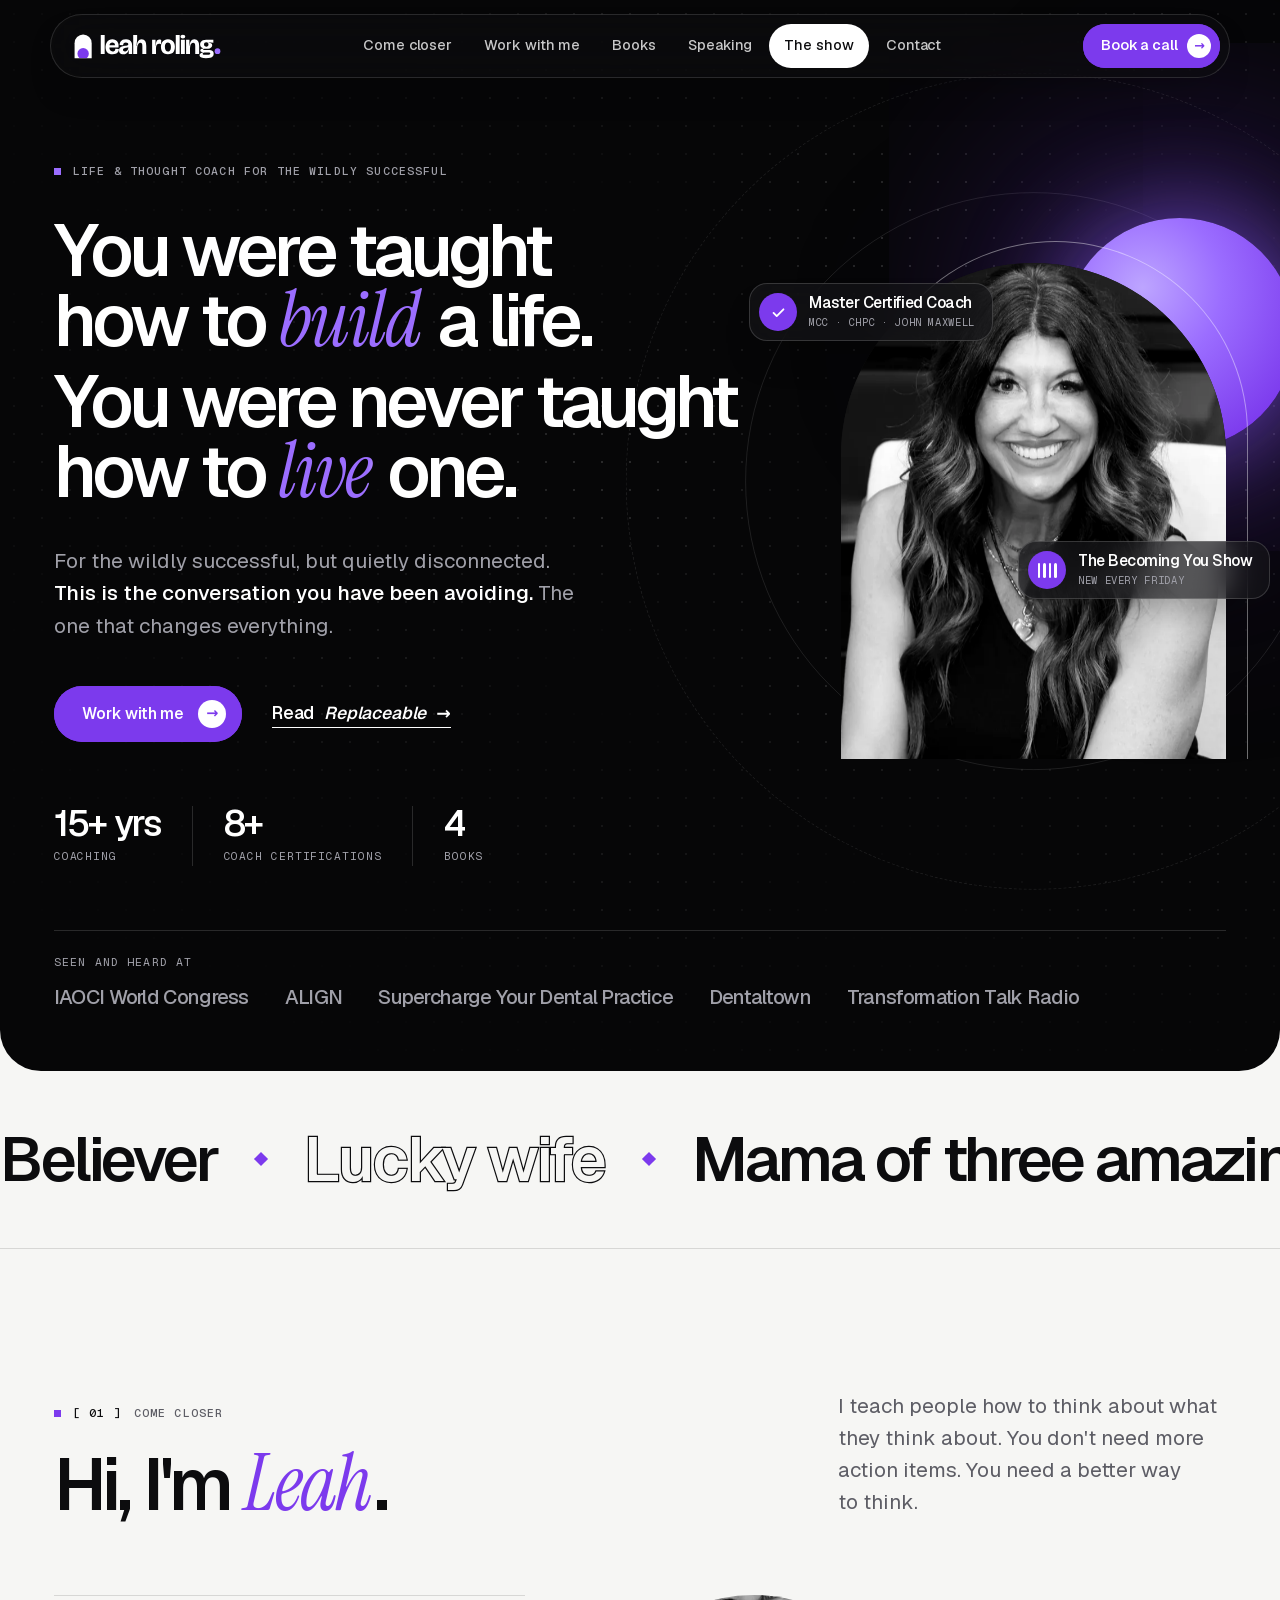
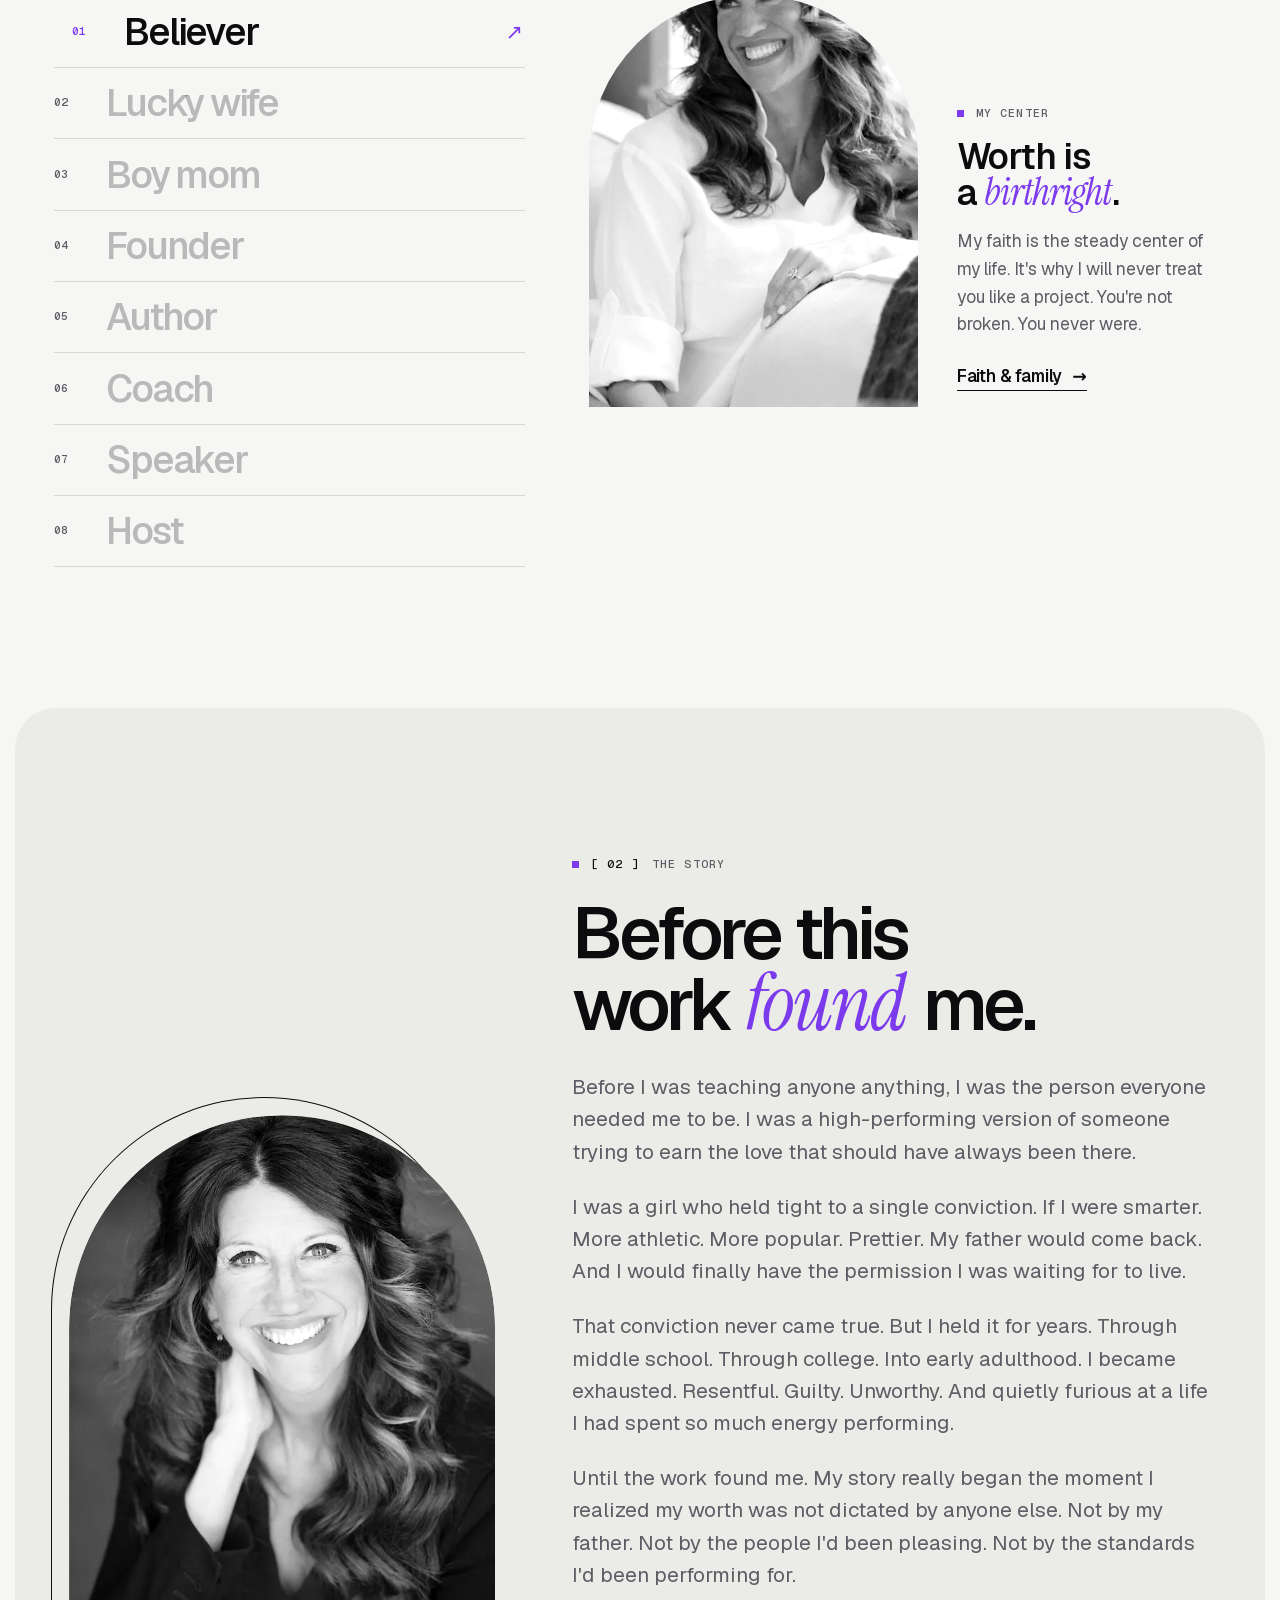
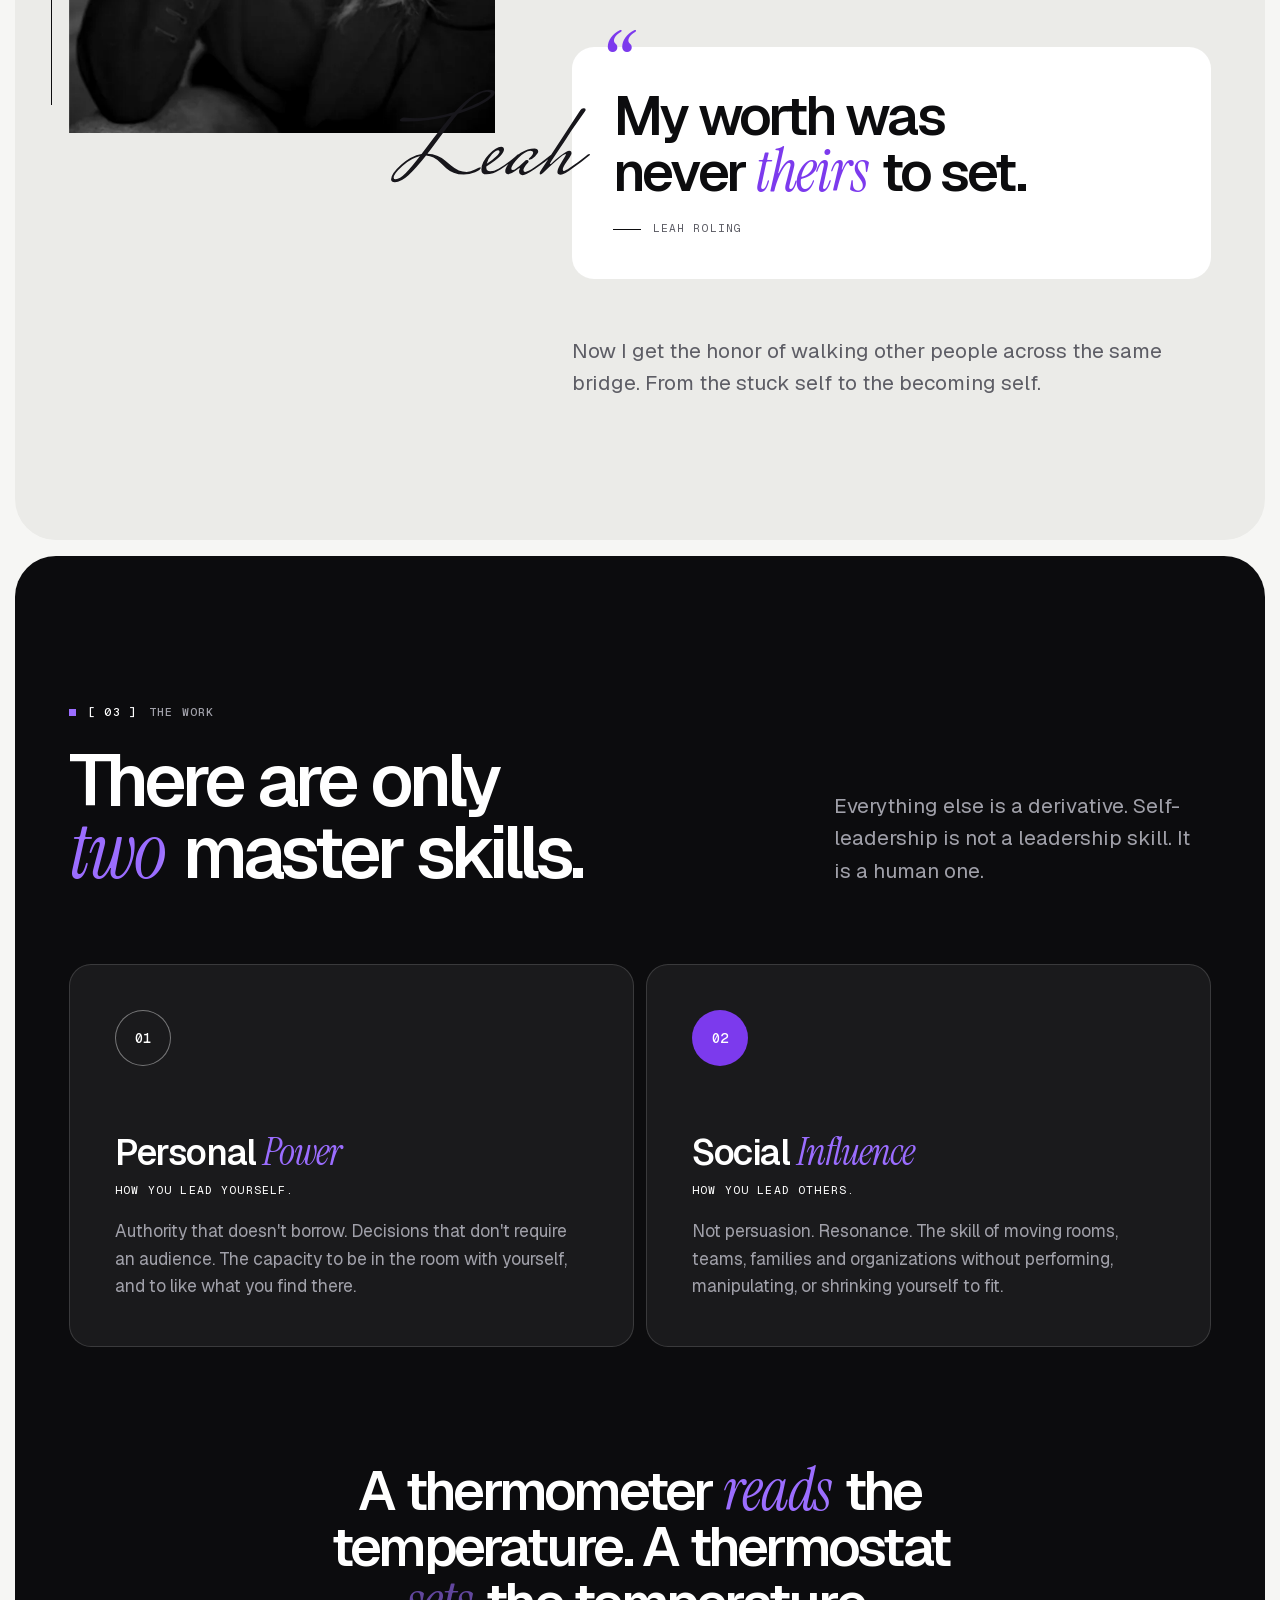
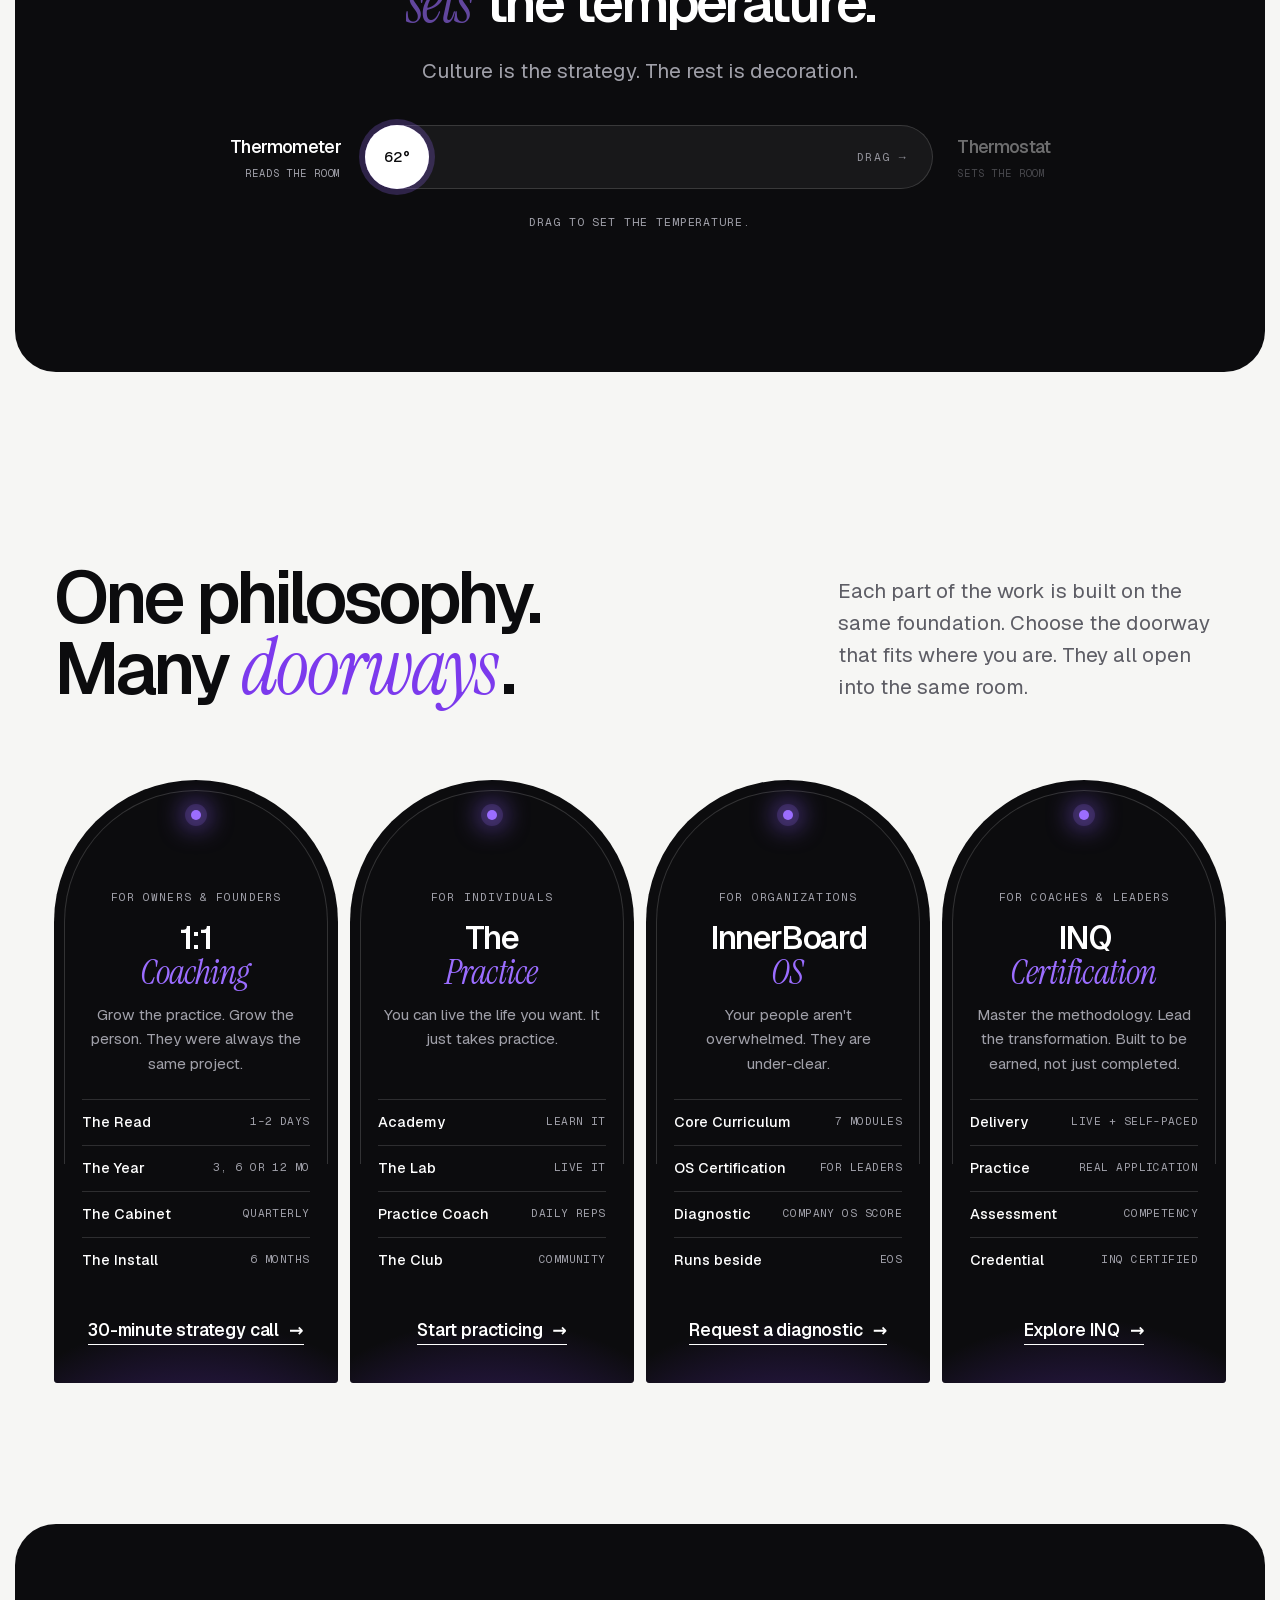
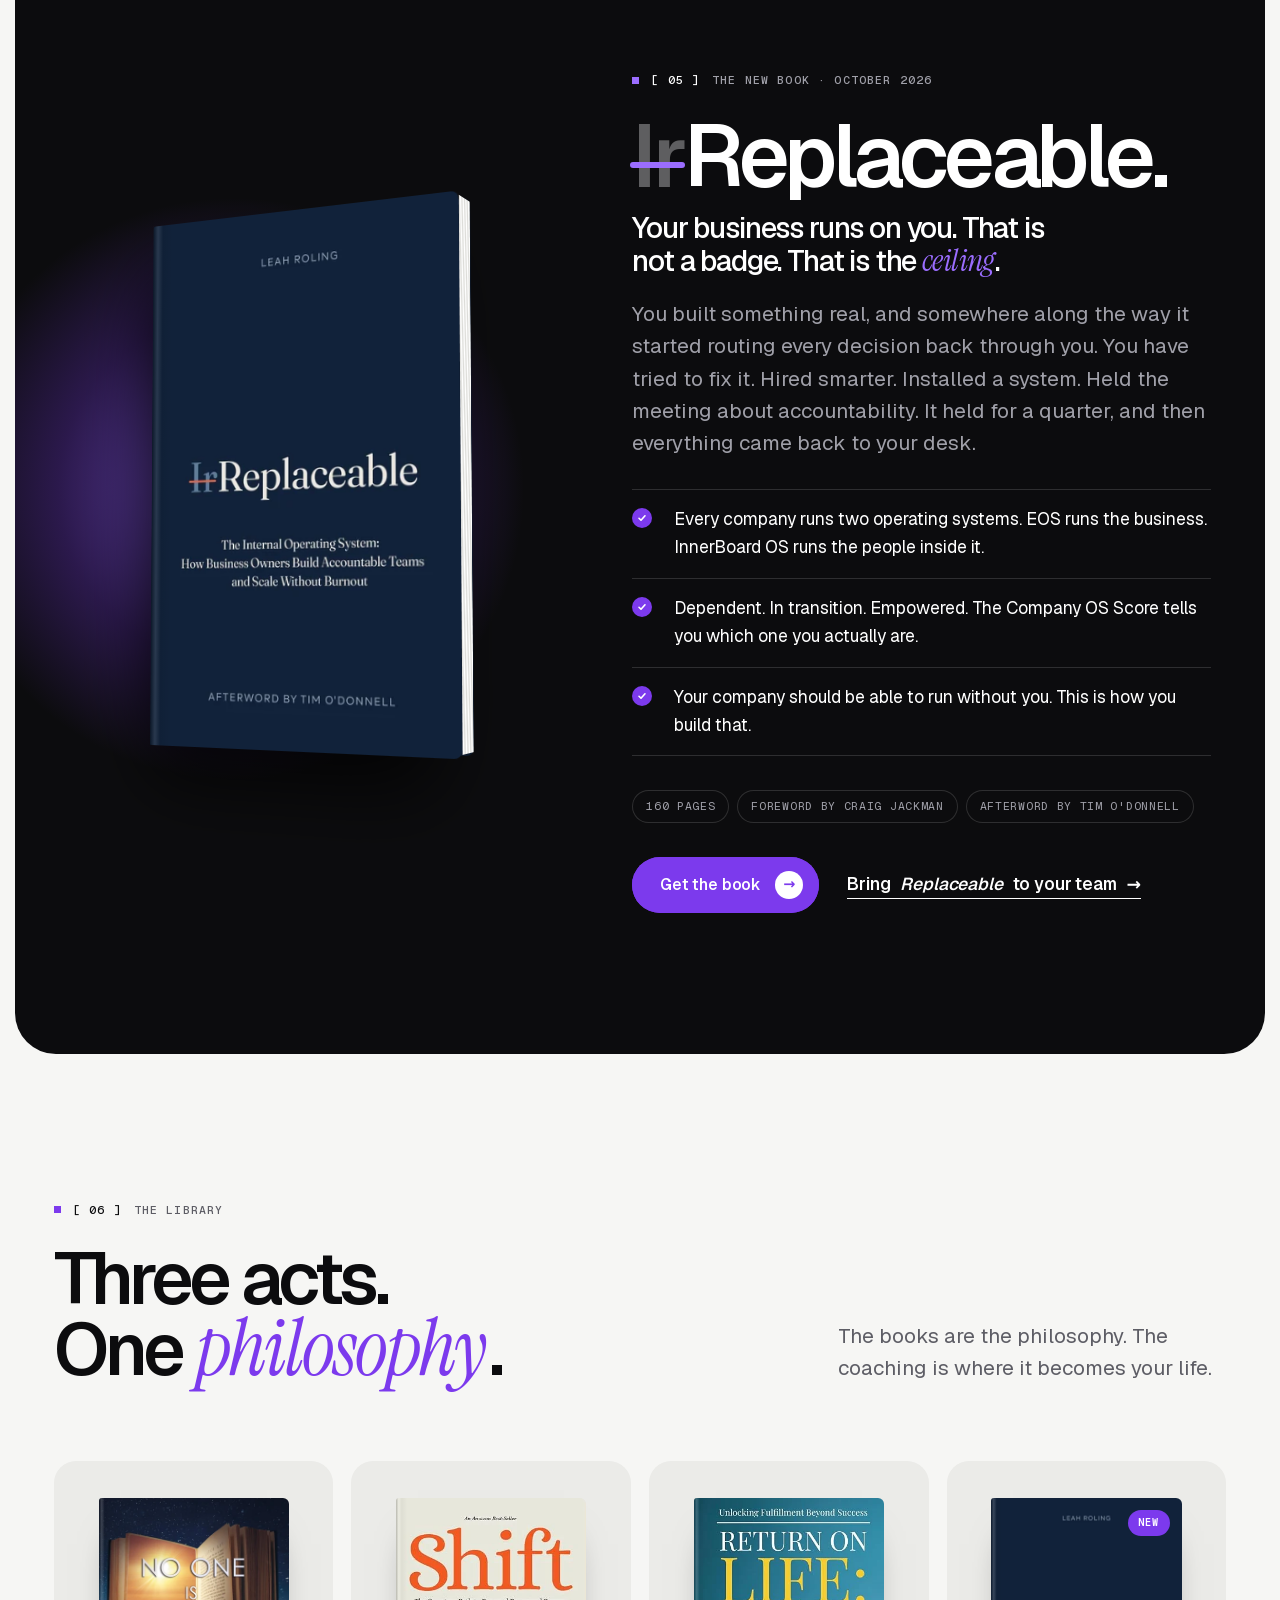
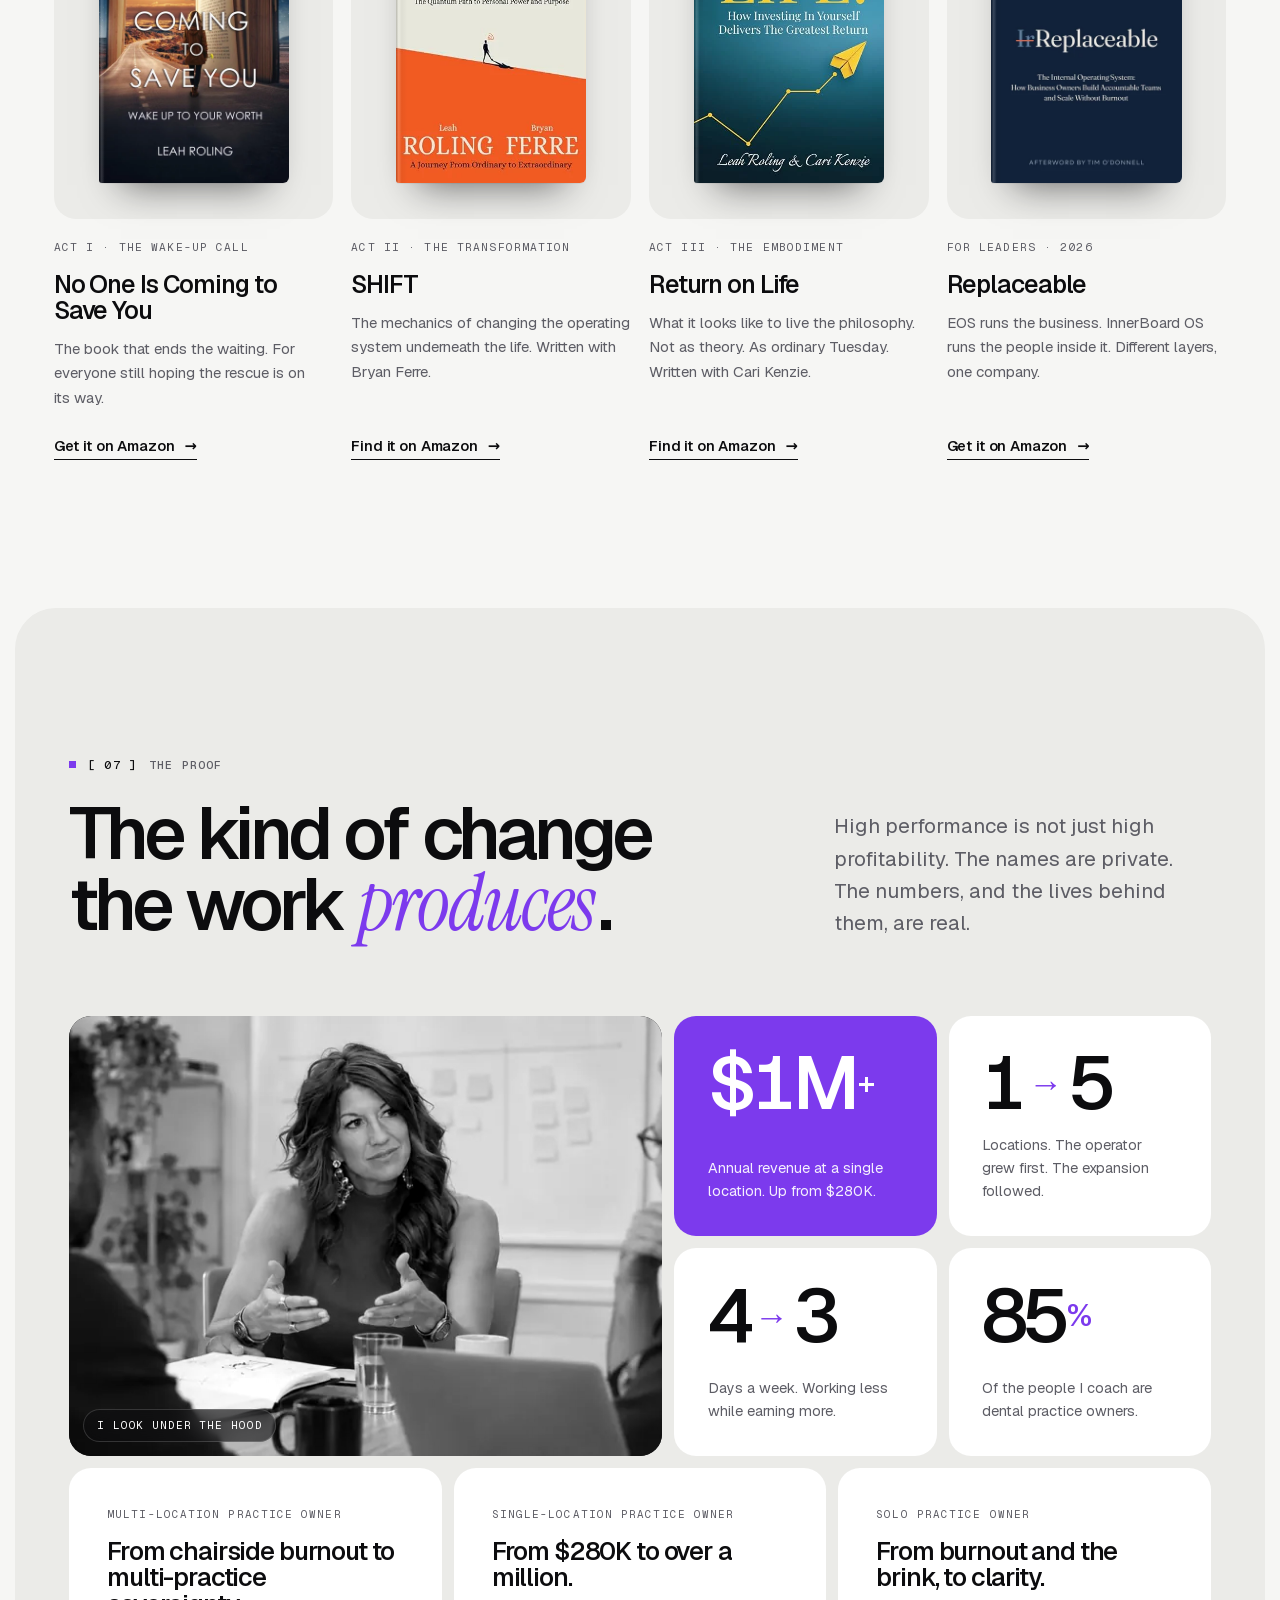
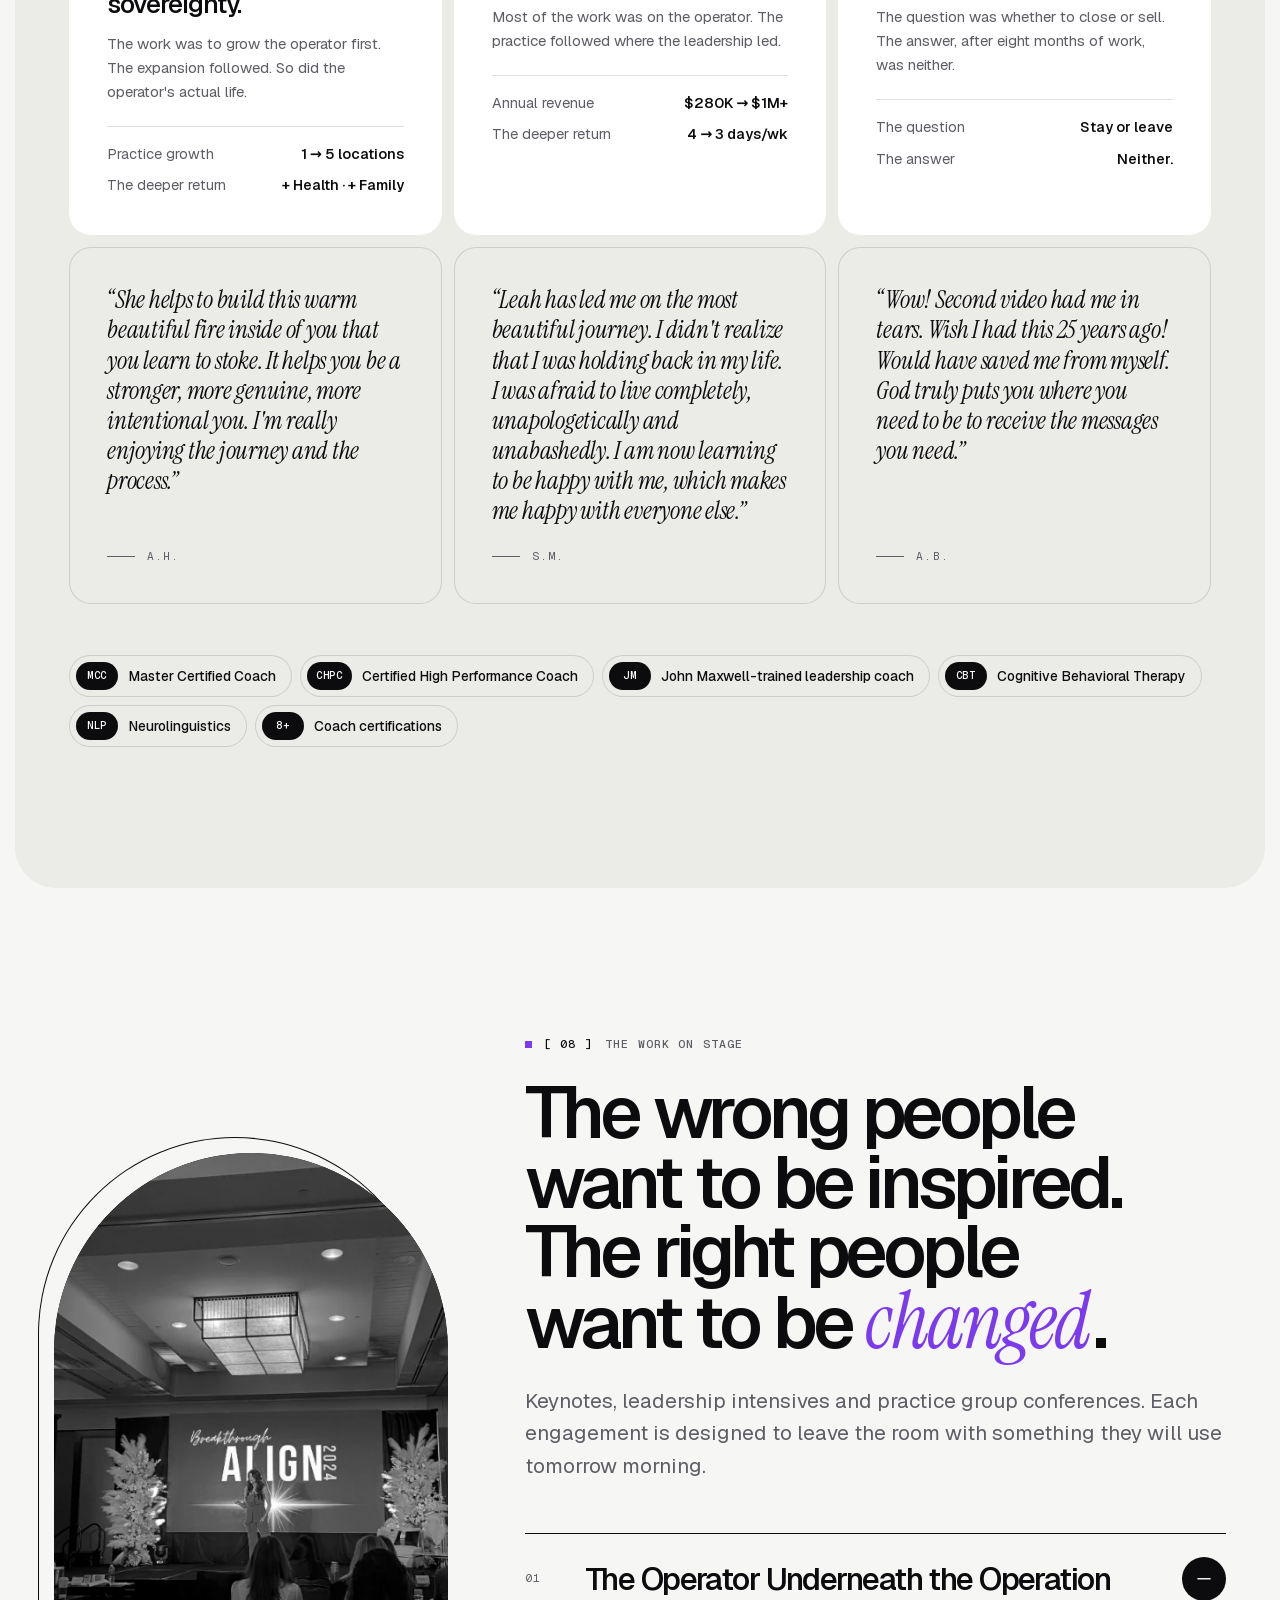
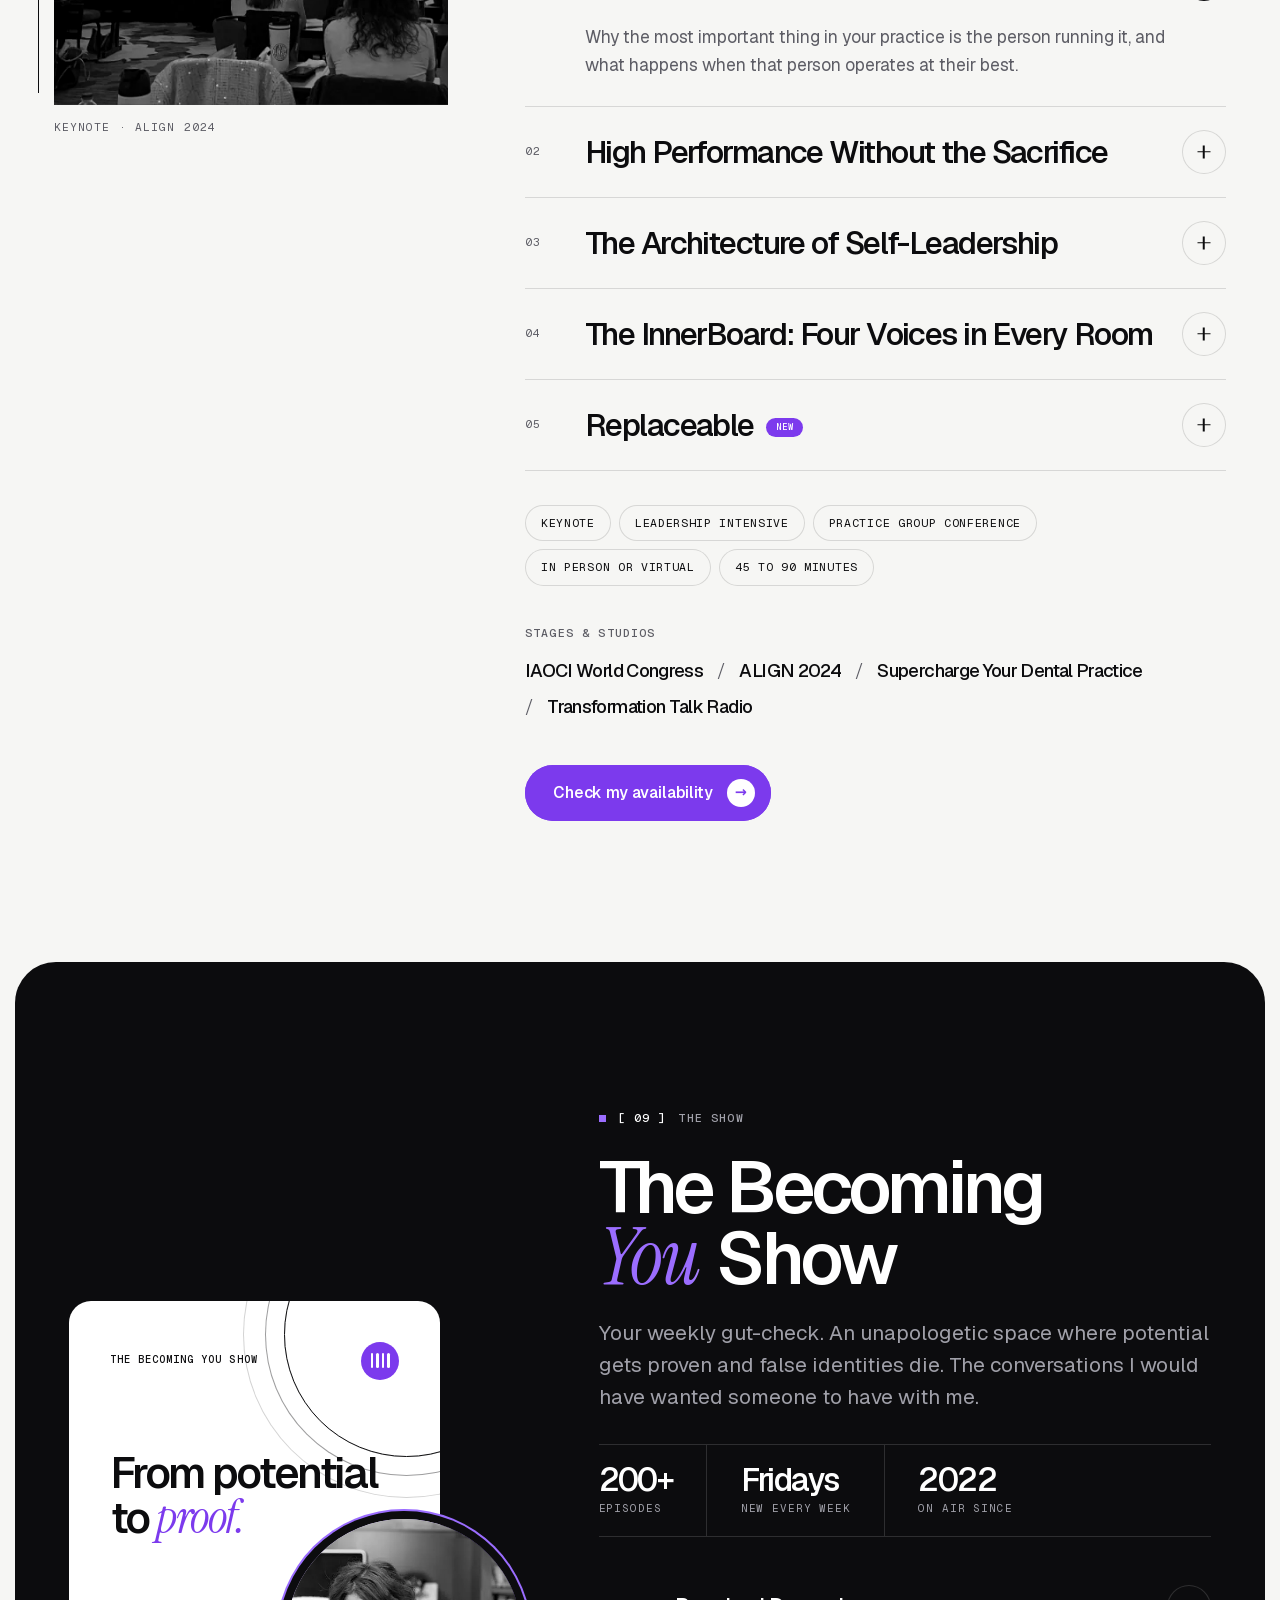
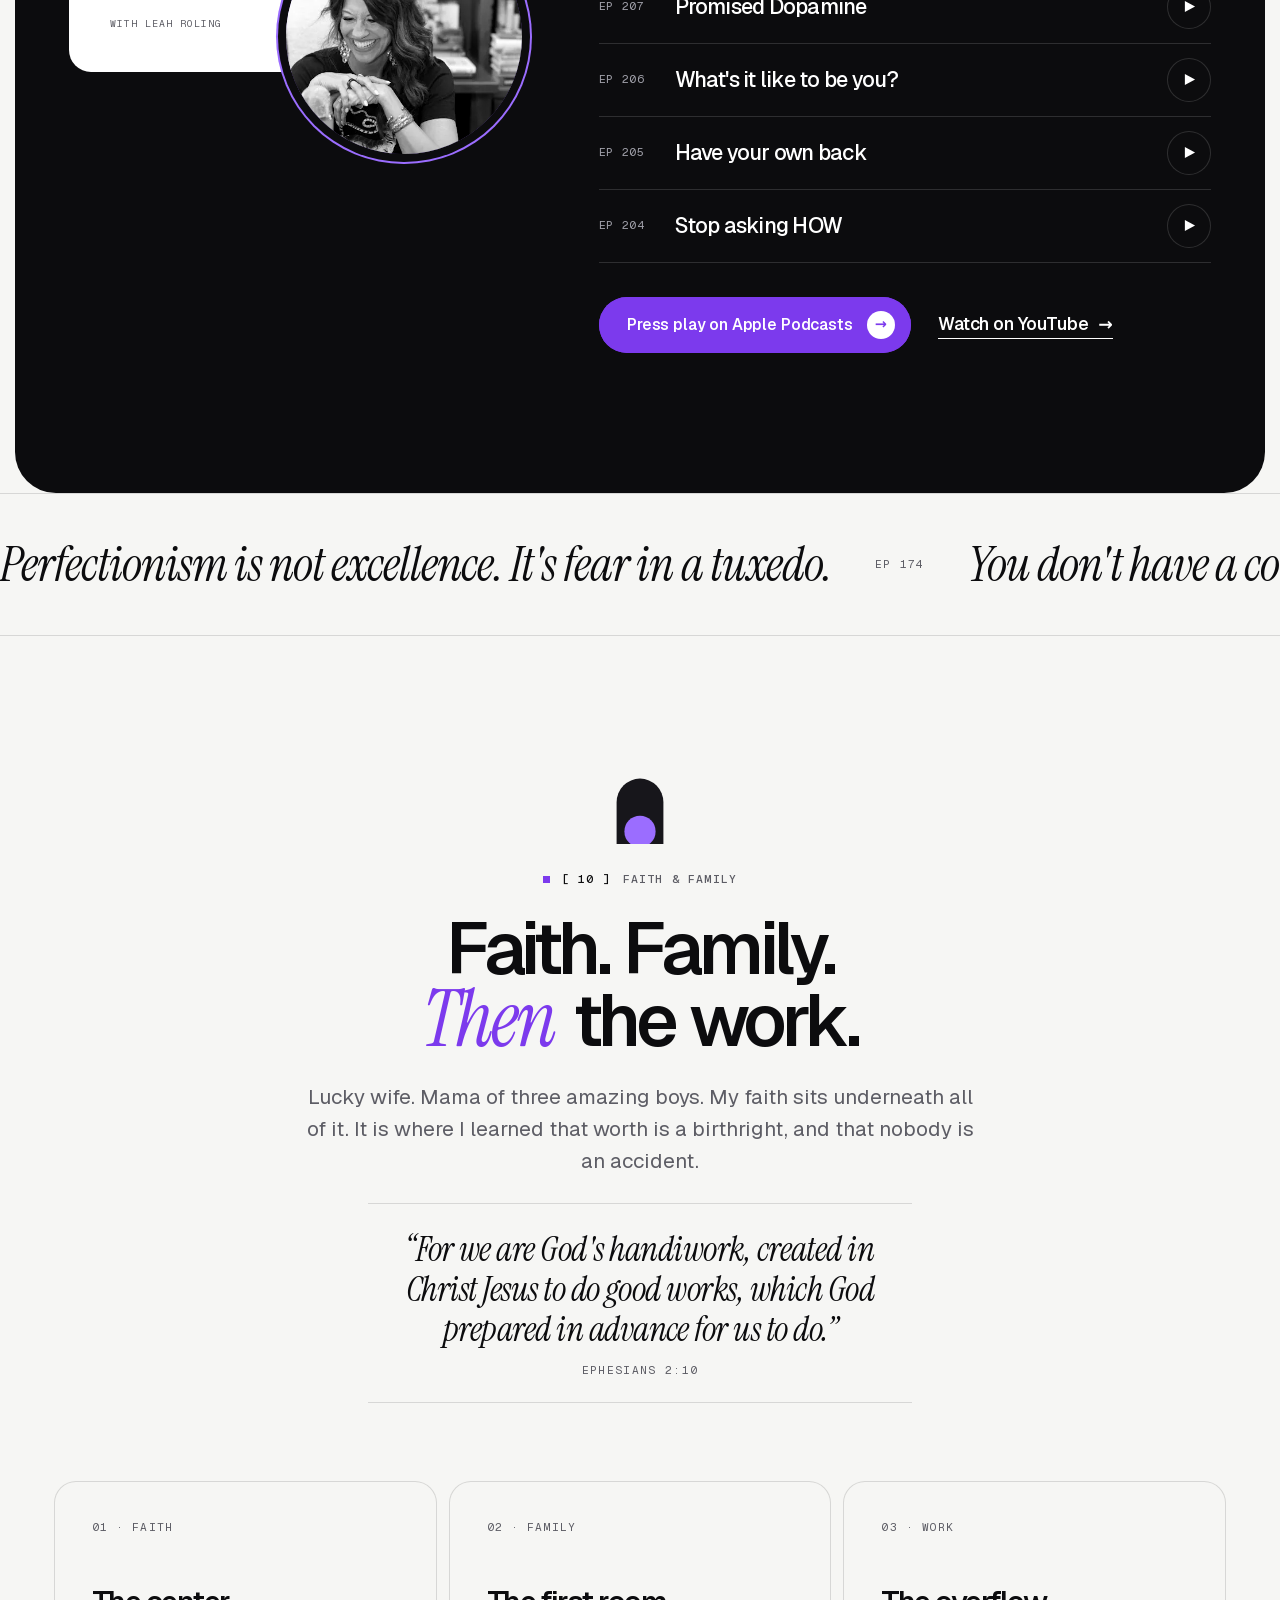
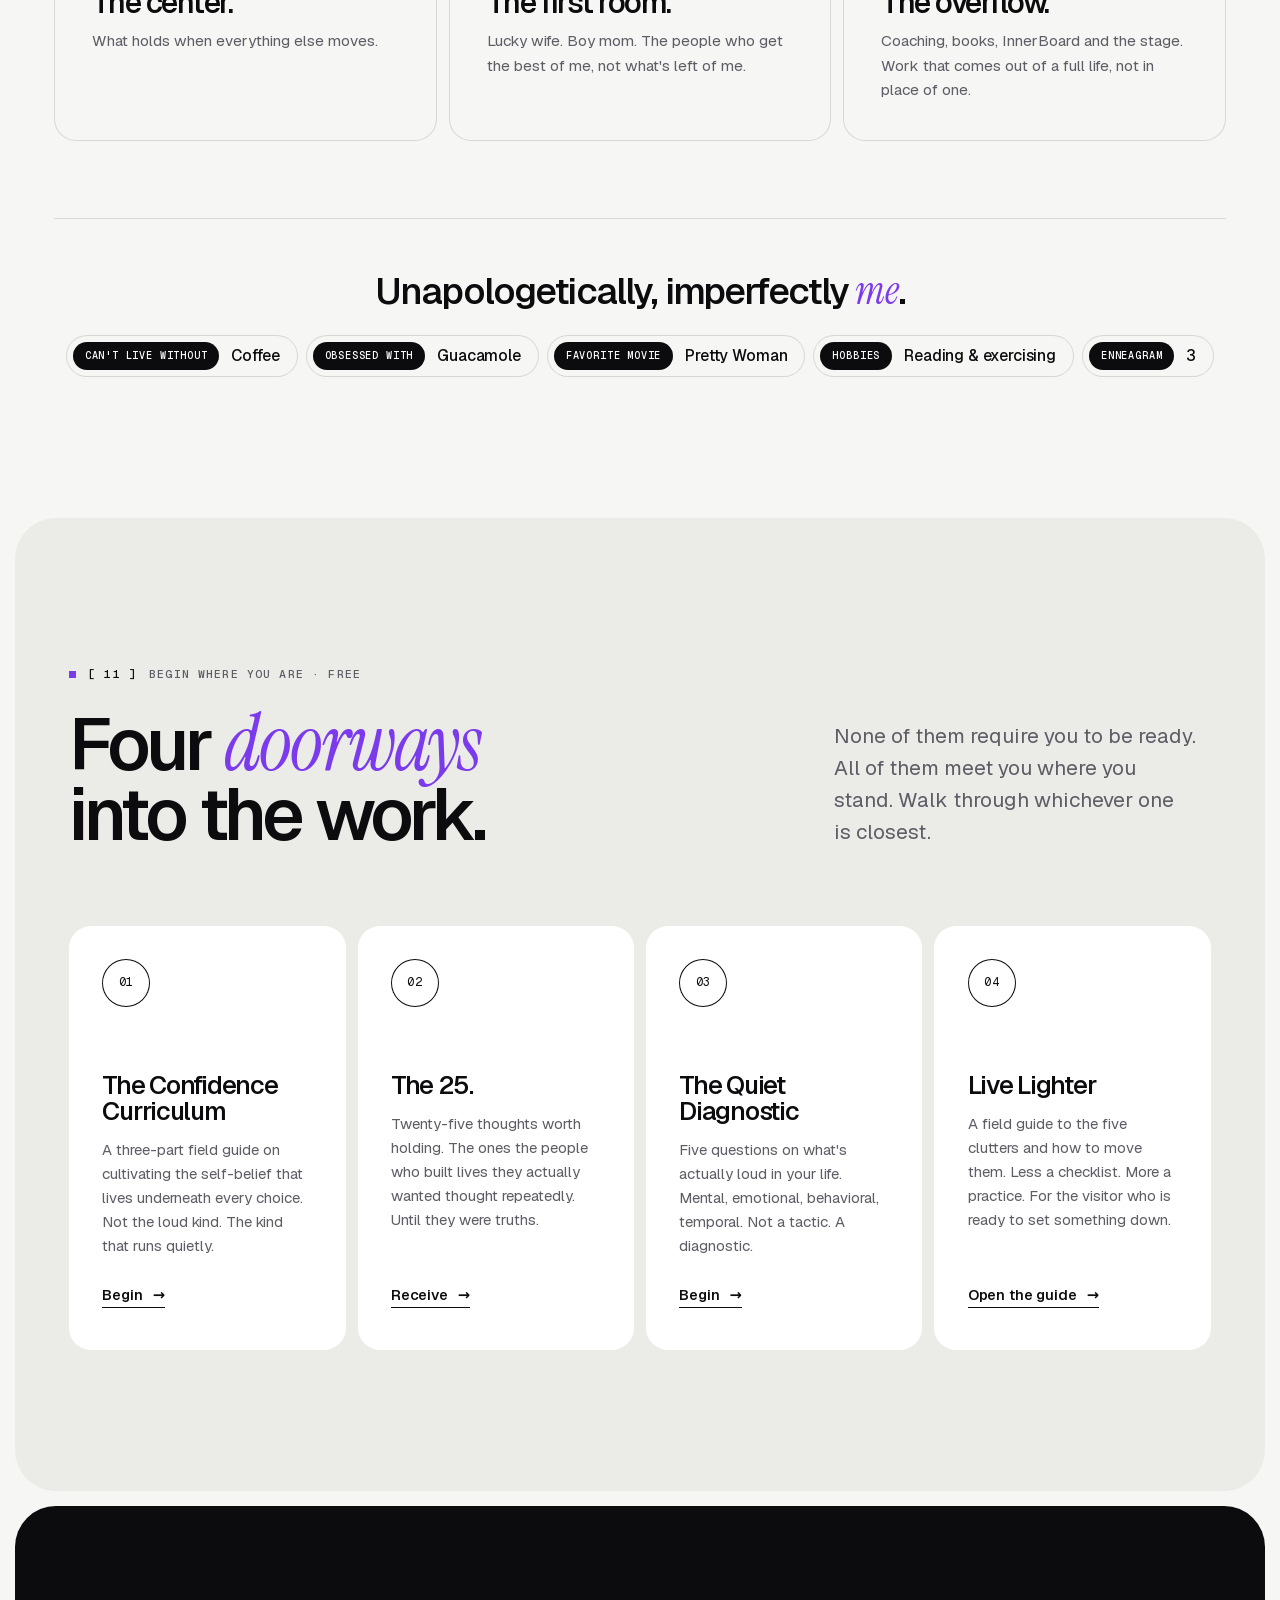
==== commit 33edb569: "Add a bright violet accent to the black-and-white site Violet marks four things and nothing else: th" ====
--- a/index.html
+++ b/index.html
@@ -72,7 +72,7 @@
   <header class="header" id="top">
     <div class="container header__inner">
       <a class="brand" href="#top" aria-label="Leah Roling, home">
-        <img src="assets/img/leah-roling-lockup-white.svg" alt="" width="200" height="46">
+        <img src="assets/img/leah-roling-lockup-violet-reverse.svg" alt="" width="200" height="46">
       </a>
       <nav class="nav" aria-label="Primary">
         <ul>
@@ -106,7 +106,7 @@
       </ol>
     </nav>
     <div class="mobile-menu__foot">
-      <a class="btn btn--light" href="https://calendly.com/leahroling/20-minute-call-with-leah" target="_blank" rel="noopener">Book a free 20-minute call <span class="arrow" aria-hidden="true">→</span></a>
+      <a class="btn" href="https://calendly.com/leahroling/20-minute-call-with-leah" target="_blank" rel="noopener">Book a free 20-minute call <span class="arrow" aria-hidden="true">→</span></a>
       <div class="socials" data-socials></div>
     </div>
   </div>
@@ -154,7 +154,7 @@
             <span><b>The Becoming You Show</b><small>New every Friday</small></span>
           </a>
           <div class="chip-float chip-float--mcc">
-            <span class="chip-float__ic" aria-hidden="true"><svg viewBox="0 0 24 24" fill="none" stroke="#0c0c0e" stroke-width="2.6" stroke-linecap="round" stroke-linejoin="round"><path d="M5 12.5l4.5 4.5L19 7.5"/></svg></span>
+            <span class="chip-float__ic" aria-hidden="true"><svg viewBox="0 0 24 24" fill="none" stroke="#ffffff" stroke-width="2.6" stroke-linecap="round" stroke-linejoin="round"><path d="M5 12.5l4.5 4.5L19 7.5"/></svg></span>
             <span><b>Master Certified Coach</b><small>MCC · CHPC · John Maxwell</small></span>
           </div>
         </div>
@@ -739,7 +739,7 @@
     <!-- ============ FAITH & FAMILY ============ -->
     <section class="section" id="faith" aria-labelledby="faith-title">
       <div class="container faith">
-        <img class="faith__mark" src="assets/img/leah-roling-mark-mono.svg" alt="" width="48" height="62" loading="lazy" data-reveal="pop">
+        <img class="faith__mark" src="assets/img/leah-roling-mark-violet.svg" alt="" width="48" height="62" loading="lazy" data-reveal="pop">
         <p class="label" data-reveal><span class="label__n">10</span>Faith &amp; family</p>
         <h2 class="h2" id="faith-title" data-reveal style="--d:.08s">Faith. Family. <em>Then</em> the work.</h2>
         <p class="lede" data-reveal style="--d:.14s">Lucky wife. Mama of three amazing boys. My faith sits underneath all of it. It is where I learned that worth is a birthright, and that nobody is an accident.</p>
@@ -863,7 +863,7 @@
           <button class="btn" type="submit">Send it <span class="arrow" aria-hidden="true">→</span></button>
           <p class="form__note">You don't have to figure this out alone.</p>
           <div class="form__success" role="status" aria-live="polite">
-            <img src="assets/img/leah-roling-mark-mono.svg" alt="" width="48" height="62">
+            <img src="assets/img/leah-roling-mark-violet.svg" alt="" width="48" height="62">
             <h3>Thank you. Your note is on its way.</h3>
             <p class="muted">If your email app didn't open, write to me at <a href="mailto:leahtfl@gmail.com" style="text-decoration:underline">leahtfl@gmail.com</a>.</p>
           </div>
@@ -877,7 +877,7 @@
     <div class="container">
       <div class="footer__top">
         <div class="footer__brand">
-          <img src="assets/img/leah-roling-seal-white.svg" alt="" width="104" height="104" style="margin-bottom:28px" loading="lazy">
+          <img src="assets/img/leah-roling-seal-violet-reverse.svg" alt="" width="104" height="104" style="margin-bottom:28px" loading="lazy">
           <p>You get one life. Let's get really <em>good</em> at living it.</p>
           <div class="socials" data-socials></div>
         </div>
@@ -910,7 +910,7 @@
           </ul>
         </div>
       </div>
-      <img class="footer__mark" src="assets/img/leah-roling-wordmark-white.svg" alt="Leah Roling" width="1200" height="240" loading="lazy">
+      <img class="footer__mark" src="assets/img/leah-roling-wordmark-violet-reverse.svg" alt="Leah Roling" width="1200" height="240" loading="lazy">
       <div class="footer__bottom">
         <span>© <span data-year>2026</span> Leah Roling · Learn. Live. Lead.</span>
         <a class="to-top" href="#top">Back to top <span aria-hidden="true">↑</span></a>
@@ -925,7 +925,7 @@
 
   <div class="sticky-cta" aria-hidden="true">
     <span>The right work starts here.</span>
-    <a class="btn btn--sm btn--light" href="https://calendly.com/leahroling/20-minute-call-with-leah" target="_blank" rel="noopener" tabindex="-1">Book a call</a>
+    <a class="btn btn--sm" href="https://calendly.com/leahroling/20-minute-call-with-leah" target="_blank" rel="noopener" tabindex="-1">Book a call</a>
   </div>
 
   <script src="assets/js/main.js" defer></script>
--- a/assets/css/styles.css
+++ b/assets/css/styles.css
@@ -23,13 +23,18 @@
   --mute-d: #a0a0a9;
   --line: rgba(12, 12, 14, 0.13);
   --line-d: rgba(255, 255, 255, 0.14);
+  /* the one accent: violet for light backgrounds, a brighter tone for black */
+  --violet: #7c3aed;
+  --violet-hi: #9b6dff;
+  --violet-glow: 139, 92, 246;
 
   /* context (light by default) */
   --fg: var(--ink);
   --muted: var(--mute);
   --rule: var(--line);
   --card: var(--fog);
-  --btn-bg: var(--ink);
+  --accent: var(--violet);
+  --btn-bg: var(--violet);
   --btn-fg: var(--white);
 
   --display: "Geist", "Inter", "Helvetica Neue", Arial, sans-serif;
@@ -59,8 +64,7 @@
   --muted: var(--mute-d);
   --rule: var(--line-d);
   --card: rgba(255, 255, 255, 0.06);
-  --btn-bg: var(--white);
-  --btn-fg: var(--ink);
+  --accent: var(--violet-hi);
 }
 /* light islands inside dark contexts */
 .form, .show-cover, .story__quote {
@@ -68,8 +72,7 @@
   --muted: var(--mute);
   --rule: var(--line);
   --card: var(--fog);
-  --btn-bg: var(--ink);
-  --btn-fg: var(--white);
+  --accent: var(--violet);
 }
 
 /* ---------- Reset ---------- */
@@ -83,9 +86,8 @@
 input, select, textarea { font: inherit; color: inherit; }
 h1, h2, h3, h4, p, ul, ol, figure, blockquote, dl, dd { margin: 0; }
 ul, ol { padding: 0; list-style: none; }
-::selection { background: var(--ink); color: var(--white); }
-.hero ::selection, .section--ink ::selection, .footer ::selection { background: var(--white); color: var(--ink); }
-:focus-visible { outline: 2px solid var(--fg); outline-offset: 4px; border-radius: 6px; }
+::selection { background: var(--violet); color: var(--white); }
+:focus-visible { outline: 2px solid var(--accent); outline-offset: 4px; border-radius: 6px; }
 .sr-only { position: absolute !important; width: 1px; height: 1px; padding: 0; margin: -1px; overflow: hidden; clip: rect(0, 0, 0, 0); white-space: nowrap; border: 0; }
 .skip-link { position: fixed; top: 12px; left: 12px; z-index: 1000; padding: 12px 18px; background: var(--white); color: var(--ink); border-radius: 999px; box-shadow: 0 0 0 1px var(--ink); transform: translateY(-180%); transition: transform 0.3s var(--ease); }
 .skip-link:focus { transform: none; }
@@ -98,10 +100,10 @@
 .h3 { font-size: clamp(1.55rem, 1.2rem + 1.3vw, 2.4rem); line-height: 1.02; letter-spacing: -0.04em; }
 .quote { font-size: clamp(1.9rem, 1.2rem + 2.8vw, 3.8rem); line-height: 1.02; }
 /* the one word that matters: an italic serif inside the grotesk */
-.display em, .h2 em, .h3 em, .quote em { font-family: var(--serif); font-style: italic; font-weight: 400; letter-spacing: -0.025em; font-size: 1.07em; line-height: 0.9; padding-right: 0.05em; }
+.display em, .h2 em, .h3 em, .quote em { font-family: var(--serif); font-style: italic; font-weight: 400; letter-spacing: -0.025em; font-size: 1.07em; line-height: 0.9; padding-right: 0.05em; color: var(--accent); }
 /* on dark, that word carries a slow chrome sheen */
 .hero .display em, .section--ink .h2 em, .section--ink .quote em {
-  background: linear-gradient(100deg, #ffffff 0%, #ffffff 35%, #8e8e99 50%, #ffffff 65%, #ffffff 100%) 0 0 / 250% 100%;
+  background: linear-gradient(100deg, var(--violet-hi) 0%, var(--violet-hi) 38%, #ffffff 50%, var(--violet-hi) 62%, var(--violet-hi) 100%) 0 0 / 250% 100%;
   -webkit-background-clip: text; background-clip: text; -webkit-text-fill-color: transparent; color: transparent;
   animation: sheen 7s linear infinite;
 }
@@ -109,7 +111,7 @@
 p em, li em { font-style: normal; font-family: var(--serif); font-style: italic; font-size: 1.1em; letter-spacing: -0.01em; }
 .lede { font-size: clamp(1.08rem, 1rem + 0.45vw, 1.3rem); line-height: 1.55; color: var(--muted); max-width: 40ch; }
 .label { display: inline-flex; align-items: center; gap: 12px; font-family: var(--mono); font-size: 0.72rem; font-weight: 500; letter-spacing: 0.1em; text-transform: uppercase; color: var(--muted); }
-.label::before { content: ""; width: 7px; height: 7px; background: var(--fg); flex: none; }
+.label::before { content: ""; width: 7px; height: 7px; background: var(--accent); flex: none; }
 .label__n { color: var(--fg); }
 .label__n::before { content: "[ "; }
 .label__n::after { content: " ]"; }
@@ -122,7 +124,7 @@
 .container { width: 100%; max-width: var(--maxw); margin-inline: auto; padding-inline: var(--gutter); }
 .section { position: relative; padding-block: var(--section); color: var(--fg); }
 .section--cloud { background: var(--fog); --card: var(--white); }
-.section--ink { background: var(--ink); background-image: radial-gradient(560px circle at var(--mx, 50%) var(--my, -40%), rgba(255, 255, 255, 0.07), transparent 62%); }
+.section--ink { background: var(--ink); background-image: radial-gradient(560px circle at var(--mx, 50%) var(--my, -40%), rgba(var(--violet-glow), 0.16), transparent 62%); }
 .section--cloud, .section--ink { margin-inline: var(--inset); border-radius: var(--panel-r); }
 .section[class*="section--"] + .section[class*="section--"] { margin-top: var(--inset); }
 .section-head { display: grid; gap: 24px; margin-bottom: clamp(44px, 6vw, 96px); }
@@ -143,7 +145,6 @@
 .btn:hover::before, .btn:focus-visible::before { transform: translate(-50%, -50%) scale(1); }
 .btn .arrow { display: grid; place-items: center; width: 28px; height: 28px; margin-right: -12px; border-radius: 50%; background: var(--btn-fg); color: var(--btn-bg); font-size: 0.9rem; transition: transform 0.5s var(--ease-expo), background-color 0.35s var(--ease), color 0.35s var(--ease); }
 .btn:hover .arrow { background: var(--btn-bg); color: var(--btn-fg); transform: rotate(-45deg); }
-.btn--light { --btn-bg: var(--white); --btn-fg: var(--ink); }
 .btn--sm { min-height: 44px; padding: 0 18px; font-size: 0.9rem; gap: 10px; }
 .btn--sm .arrow { width: 24px; height: 24px; margin-right: -9px; font-size: 0.8rem; }
 .link { position: relative; display: inline-flex; align-items: center; gap: 10px; min-height: 44px; font-weight: 550; letter-spacing: -0.01em; }
@@ -153,10 +154,10 @@
 .link:hover .arrow { transform: translate(3px, -3px) rotate(-45deg); }
 
 /* ---------- Scroll progress + cursor ---------- */
-.progress { position: fixed; top: 0; left: 0; right: 0; height: 2px; z-index: 120; background: var(--white); mix-blend-mode: difference; transform-origin: 0 50%; transform: scaleX(0); pointer-events: none; }
-.cursor { position: fixed; left: 0; top: 0; z-index: 300; width: 34px; height: 34px; margin: -17px 0 0 -17px; border-radius: 50%; border: 1px solid #fff; mix-blend-mode: difference; pointer-events: none; opacity: 0; transition: opacity 0.3s, width 0.4s var(--ease-expo), height 0.4s var(--ease-expo), margin 0.4s var(--ease-expo), background-color 0.3s; will-change: transform; }
+.progress { position: fixed; top: 0; left: 0; right: 0; height: 2px; z-index: 120; background: linear-gradient(90deg, var(--violet), var(--violet-hi)); transform-origin: 0 50%; transform: scaleX(0); pointer-events: none; }
+.cursor { position: fixed; left: 0; top: 0; z-index: 300; width: 30px; height: 30px; margin: -15px 0 0 -15px; border-radius: 50%; border: 1.5px solid var(--violet-hi); pointer-events: none; opacity: 0; transition: opacity 0.3s, width 0.4s var(--ease-expo), height 0.4s var(--ease-expo), margin 0.4s var(--ease-expo), background-color 0.3s, border-color 0.3s; will-change: transform; }
 .cursor.is-on { opacity: 1; }
-.cursor.is-active { width: 68px; height: 68px; margin: -34px 0 0 -34px; background: #fff; }
+.cursor.is-active { width: 60px; height: 60px; margin: -30px 0 0 -30px; background: rgba(var(--violet-glow), 0.16); border-color: rgba(var(--violet-glow), 0.5); }
 @media not all and (hover: hover) and (pointer: fine) { .cursor { display: none; } }
 
 /* ---------- Header: a floating dark-glass pill ---------- */
@@ -204,7 +205,7 @@
 /* Socials */
 .socials { display: flex; gap: 8px; flex-wrap: wrap; }
 .socials a { width: 44px; height: 44px; display: grid; place-items: center; border-radius: 50%; box-shadow: inset 0 0 0 1px var(--line-d); transition: background-color 0.35s var(--ease), color 0.35s var(--ease), transform 0.5s var(--ease-back); }
-.socials a:hover { background: var(--white); color: var(--ink); transform: translateY(-3px); }
+.socials a:hover { background: var(--violet); color: var(--white); box-shadow: none; transform: translateY(-3px); }
 .socials svg { width: 17px; height: 17px; }
 
 /* ==========================================================================
@@ -246,7 +247,7 @@
 .hero__visual::after { width: 212%; border: 1px dashed rgba(255, 255, 255, 0.09); animation: orbit 120s linear infinite; }
 @keyframes orbit { to { rotate: 360deg; } }
 /* the light behind the doorway */
-.hero__sun { position: absolute; z-index: 0; width: 60%; aspect-ratio: 1; right: -18%; top: -9%; border-radius: 50%; background: var(--white); box-shadow: 0 0 90px 10px rgba(255, 255, 255, 0.28), 0 0 220px 60px rgba(255, 255, 255, 0.12); animation: sunUp 1.5s var(--ease-expo) 0.1s both; translate: calc(var(--px, 0) * 18px) calc(var(--py, 0) * 14px); transition: translate 0.7s var(--ease-expo); }
+.hero__sun { position: absolute; z-index: 0; width: 60%; aspect-ratio: 1; right: -18%; top: -9%; border-radius: 50%; background: radial-gradient(circle at 34% 30%, #bda5ff 0%, var(--violet-hi) 36%, var(--violet) 80%); box-shadow: 0 0 90px 10px rgba(var(--violet-glow), 0.55), 0 0 240px 70px rgba(124, 58, 237, 0.34); animation: sunUp 1.5s var(--ease-expo) 0.1s both; translate: calc(var(--px, 0) * 18px) calc(var(--py, 0) * 14px); transition: translate 0.7s var(--ease-expo); }
 @keyframes sunUp { from { transform: translateY(45%) scale(0.6); opacity: 0; } }
 /* the doorway: a hairline arch set just off the portrait */
 .hero__door { --off: 22px; position: absolute; z-index: 0; inset: calc(var(--off) * -1) calc(var(--off) * -1) 0 var(--off); border: 1px solid rgba(255, 255, 255, 0.42); border-bottom: 0; border-radius: var(--arch); animation: doorOut 1.3s var(--ease-expo) 0.3s both; translate: calc(var(--px, 0) * -8px) calc(var(--py, 0) * -6px); transition: translate 0.7s var(--ease-expo); }
@@ -262,12 +263,12 @@
 .chip-float--show { right: -44px; top: 56%; }
 .chip-float--mcc { --depth: 22px; left: -92px; top: 4%; animation-delay: 1.05s, 2.4s; }
 a.chip-float:hover { background: rgba(40, 40, 44, 0.8); }
-.chip-float__ic { display: grid; place-items: center; width: 38px; height: 38px; border-radius: 50%; background: var(--white); flex: none; }
+.chip-float__ic { display: grid; place-items: center; width: 38px; height: 38px; border-radius: 50%; background: var(--violet); flex: none; }
 .chip-float__ic svg { width: 17px; height: 17px; }
 @keyframes chipIn { from { opacity: 0; scale: 0.7; } }
 @keyframes bob { from { transform: translateY(-5px); } to { transform: translateY(5px); } }
-.eq { display: flex; align-items: center; justify-content: center; gap: 3px; width: 38px; height: 38px; border-radius: 50%; background: var(--white); flex: none; }
-.eq i { width: 2.5px; height: 15px; border-radius: 3px; background: var(--ink); transform-origin: 50% 50%; animation: eq 1.1s ease-in-out infinite alternate; }
+.eq { display: flex; align-items: center; justify-content: center; gap: 3px; width: 38px; height: 38px; border-radius: 50%; background: var(--violet); flex: none; }
+.eq i { width: 2.5px; height: 15px; border-radius: 3px; background: var(--white); transform-origin: 50% 50%; animation: eq 1.1s ease-in-out infinite alternate; }
 .eq i:nth-child(2) { animation-delay: -0.7s; }
 .eq i:nth-child(3) { animation-delay: -0.35s; }
 .eq i:nth-child(4) { animation-delay: -0.9s; }
@@ -286,7 +287,7 @@
 .marquee__group { display: flex; align-items: center; flex: none; }
 .marquee__item { display: inline-flex; align-items: center; gap: clamp(22px, 3vw, 48px); padding-right: clamp(22px, 3vw, 48px); font-family: var(--display); font-size: clamp(2rem, 1.2rem + 3.4vw, 4.6rem); font-weight: 560; letter-spacing: -0.055em; white-space: nowrap; }
 .marquee__item:nth-child(even) { color: var(--paper); -webkit-text-stroke: 2.4px var(--ink); paint-order: stroke fill; letter-spacing: -0.03em; }
-.marquee__item .dot { width: 10px; height: 10px; background: var(--ink); }
+.marquee__item .dot { width: 10px; height: 10px; background: var(--violet); }
 @keyframes marquee { to { transform: translateX(-50%); } }
 
 /* ---------- Her lines: a slow band of italics ---------- */
@@ -323,8 +324,8 @@
   .role-tab .num { width: 30px; }
   .role-tab:hover { color: rgba(12, 12, 14, 0.7); }
   .role-tab[aria-selected="true"] { background: none; color: var(--ink); padding-left: 18px; }
-  .role-tab[aria-selected="true"] .num { color: var(--ink); }
-  .role-tab::after { content: "\2197"; position: absolute; right: 4px; top: 50%; font-family: var(--sans); font-size: 1.3rem; font-weight: 400; translate: -8px -42%; opacity: 0; transition: opacity 0.35s, translate 0.5s var(--ease-expo); }
+  .role-tab[aria-selected="true"] .num { color: var(--violet); }
+  .role-tab::after { content: "\2197"; position: absolute; right: 4px; top: 50%; font-family: var(--sans); font-size: 1.3rem; font-weight: 400; color: var(--violet); translate: -8px -42%; opacity: 0; transition: opacity 0.35s, translate 0.5s var(--ease-expo); }
   .role-tab[aria-selected="true"]::after { opacity: 1; translate: 0 -50%; }
 }
 .roles__stage { position: relative; }
@@ -361,26 +362,26 @@
 @media (max-width: 959px) { .story__sig { right: 0; bottom: -12%; width: 42%; } }
 .story__text .h2 { margin-bottom: 32px; }
 .story__quote { position: relative; margin-block: clamp(36px, 5vw, 56px); padding: clamp(28px, 3.2vw, 44px); border-radius: var(--radius); background: var(--white); color: var(--ink); }
-.story__quote::before { content: "\201C"; position: absolute; top: -0.22em; left: 0.3em; font-family: var(--serif); font-style: italic; font-size: 6rem; line-height: 1; color: var(--ink); }
+.story__quote::before { content: "\201C"; position: absolute; top: -0.22em; left: 0.3em; font-family: var(--serif); font-style: italic; font-size: 6rem; line-height: 1; color: var(--violet); }
 .story__quote cite { display: flex; align-items: center; gap: 12px; margin-top: 20px; font-family: var(--mono); font-style: normal; font-size: 0.7rem; letter-spacing: 0.1em; text-transform: uppercase; color: var(--mute); }
 .story__quote cite::before { content: ""; width: 28px; height: 1px; background: var(--ink); }
 
 /* ==========================================================================
    PHILOSOPHY — and the thermostat
    ========================================================================== */
-.philosophy { --heat: 0; overflow: hidden; background-image: radial-gradient(130% 80% at 50% 124%, rgba(255, 255, 255, calc(var(--heat) * 0.42)), transparent 66%), radial-gradient(560px circle at var(--mx, 50%) var(--my, -40%), rgba(255, 255, 255, 0.07), transparent 62%); }
+.philosophy { --heat: 0; overflow: hidden; background-image: radial-gradient(130% 80% at 50% 124%, rgba(124, 58, 237, calc(var(--heat) * 0.72)), transparent 66%), radial-gradient(560px circle at var(--mx, 50%) var(--my, -40%), rgba(var(--violet-glow), 0.16), transparent 62%); }
 .skills { position: relative; display: grid; gap: 12px; }
 @media (min-width: 800px) { .skills { grid-template-columns: 1fr 1fr; } }
 .skill { position: relative; background: var(--card); box-shadow: inset 0 0 0 1px var(--rule); border-radius: var(--radius); padding: clamp(28px, 3.6vw, 52px); display: grid; gap: 18px; align-content: start; transition: transform 0.7s var(--ease-expo), background-color 0.4s; }
 .skill:hover { transform: translateY(-6px); background: rgba(255, 255, 255, 0.09); }
 .skill__num { display: grid; place-items: center; width: 56px; height: 56px; border-radius: 50%; box-shadow: inset 0 0 0 1px rgba(255, 255, 255, 0.4); font-family: var(--mono); font-size: 0.86rem; font-weight: 500; letter-spacing: 0.04em; margin-bottom: clamp(16px, 4vw, 56px); }
-.skill:nth-child(2) .skill__num { background: var(--white); color: var(--ink); box-shadow: none; }
+.skill:nth-child(2) .skill__num { background: var(--violet); color: var(--white); box-shadow: none; }
 .skill p { color: var(--muted); max-width: 40ch; }
 .skill .skill__sub { margin-top: -8px; font-family: var(--mono); font-size: 0.72rem; letter-spacing: 0.1em; text-transform: uppercase; color: var(--white); }
 .thermo { position: relative; display: grid; gap: 24px; margin-top: clamp(64px, 9vw, 120px); text-align: center; justify-items: center; }
 .thermo .quote { max-width: 20ch; }
 .js .thermo em { transition: opacity 0.4s var(--ease); }
-.js .thermo em[data-thermo-word="set"], .js .thermo.is-set em[data-thermo-word="read"] { opacity: 0.38; }
+.js .thermo em[data-thermo-word="set"], .js .thermo.is-set em[data-thermo-word="read"] { opacity: 0.6; }
 .js .thermo.is-set em[data-thermo-word="set"] { opacity: 1; }
 .thermo__ui { display: none; grid-template-columns: 1fr 1fr; gap: 14px 24px; align-items: center; width: min(100%, 820px); margin-top: 14px; }
 .js .thermo__ui { display: grid; }
@@ -390,9 +391,9 @@
 .thermo__end small { font-family: var(--mono); font-size: 0.66rem; letter-spacing: 0.08em; text-transform: uppercase; color: var(--muted); }
 .thermo__track { --k: 64px; grid-column: 1 / -1; position: relative; height: var(--k); border-radius: 999px; background: rgba(255, 255, 255, 0.05); box-shadow: inset 0 0 0 1px var(--rule); }
 .thermo__track::after { content: "drag \2192"; position: absolute; right: 26px; top: 50%; translate: 0 -50%; font-family: var(--mono); font-size: 0.72rem; letter-spacing: 0.12em; text-transform: uppercase; color: var(--muted); opacity: calc(0.9 - var(--heat) * 4); pointer-events: none; }
-.thermo__track:has(.thermo__input:focus-visible) { outline: 2px solid var(--white); outline-offset: 5px; }
-.thermo__fill { position: absolute; inset: 0 auto 0 0; width: calc(var(--k) + (100% - var(--k)) * var(--heat)); border-radius: 999px; background: linear-gradient(90deg, rgba(255, 255, 255, 0.08), rgba(255, 255, 255, calc(0.25 + var(--heat) * 0.75))); }
-.thermo__knob { position: absolute; top: 0; left: calc((100% - var(--k)) * var(--heat)); width: var(--k); height: var(--k); border-radius: 50%; background: var(--white); color: var(--ink); display: grid; place-items: center; font-family: var(--mono); font-weight: 500; font-size: 0.92rem; letter-spacing: -0.02em; font-variant-numeric: tabular-nums; box-shadow: 0 0 0 6px rgba(255, 255, 255, 0.1), 0 0 calc(var(--heat) * 90px) calc(var(--heat) * 8px) rgba(255, 255, 255, calc(var(--heat) * 0.7)); pointer-events: none; transition: scale 0.35s var(--ease-back); }
+.thermo__track:has(.thermo__input:focus-visible) { outline: 2px solid var(--violet-hi); outline-offset: 5px; }
+.thermo__fill { position: absolute; inset: 0 auto 0 0; width: calc(var(--k) + (100% - var(--k)) * var(--heat)); border-radius: 999px; background: linear-gradient(90deg, rgba(124, 58, 237, 0.4), rgba(155, 109, 255, calc(0.4 + var(--heat) * 0.6))); }
+.thermo__knob { position: absolute; top: 0; left: calc((100% - var(--k)) * var(--heat)); width: var(--k); height: var(--k); border-radius: 50%; background: var(--white); color: var(--ink); display: grid; place-items: center; font-family: var(--mono); font-weight: 500; font-size: 0.92rem; letter-spacing: -0.02em; font-variant-numeric: tabular-nums; box-shadow: 0 0 0 6px rgba(155, 109, 255, 0.24), 0 0 calc(var(--heat) * 90px) calc(var(--heat) * 10px) rgba(var(--violet-glow), calc(var(--heat) * 0.95)); pointer-events: none; transition: scale 0.35s var(--ease-back); }
 .thermo__track:hover .thermo__knob { scale: 1.07; }
 .thermo.is-idle .thermo__knob { animation: nudge 2.6s var(--ease-in-out) 1.2s 3; }
 @keyframes nudge { 0%, 60%, 100% { transform: none; } 20% { transform: translateX(16px); } 40% { transform: translateX(4px); } }
@@ -417,12 +418,12 @@
 @media (min-width: 1180px) { .doors { grid-template-columns: repeat(4, 1fr); } }
 .door { position: relative; display: flex; flex-direction: column; min-height: 580px; padding: clamp(88px, 8.5vw, 124px) clamp(22px, 2.2vw, 30px) clamp(24px, 2.4vw, 32px); border-radius: 999px 999px var(--radius) var(--radius); background: var(--ink); color: var(--white); overflow: hidden; isolation: isolate; transition: transform 0.8s var(--ease-expo), box-shadow 0.6s var(--ease); }
 /* light rises inside the portal */
-.door::before { content: ""; position: absolute; z-index: -1; left: 50%; bottom: 0; width: 230%; aspect-ratio: 1; border-radius: 50%; background: radial-gradient(circle at 50% 50%, rgba(255, 255, 255, 0.34) 0%, rgba(255, 255, 255, 0.1) 38%, transparent 62%); transform: translate(-50%, 84%); transition: transform 1s var(--ease-expo); }
+.door::before { content: ""; position: absolute; z-index: -1; left: 50%; bottom: 0; width: 230%; aspect-ratio: 1; border-radius: 50%; background: radial-gradient(circle at 50% 50%, rgba(var(--violet-glow), 0.8) 0%, rgba(124, 58, 237, 0.3) 38%, transparent 62%); transform: translate(-50%, 84%); transition: transform 1s var(--ease-expo); }
 .door::after { content: ""; position: absolute; inset: 10px 10px auto 10px; height: 62%; border: 1px solid rgba(255, 255, 255, 0.16); border-bottom: 0; border-radius: 999px 999px 0 0; pointer-events: none; transition: border-color 0.5s; }
 .door:hover, .door:focus-within { transform: translateY(-8px); box-shadow: 0 34px 60px -34px rgba(0, 0, 0, 0.6); }
 .door:hover::before, .door:focus-within::before { transform: translate(-50%, 52%); }
 .door:hover::after, .door:focus-within::after { border-color: rgba(255, 255, 255, 0.4); }
-.door__key { position: absolute; top: 30px; left: 50%; translate: -50% 0; width: 10px; height: 10px; border-radius: 50%; background: var(--white); box-shadow: 0 0 0 6px rgba(255, 255, 255, 0.1), 0 0 24px 4px rgba(255, 255, 255, 0.5); }
+.door__key { position: absolute; top: 30px; left: 50%; translate: -50% 0; width: 10px; height: 10px; border-radius: 50%; background: var(--violet-hi); box-shadow: 0 0 0 6px rgba(155, 109, 255, 0.18), 0 0 26px 6px rgba(var(--violet-glow), 0.85); }
 .door__for { font-family: var(--mono); font-size: 0.7rem; letter-spacing: 0.1em; text-transform: uppercase; text-align: center; color: var(--mute-d); }
 .door h3 { margin-block: 14px 14px; text-align: center; font-size: clamp(1.75rem, 1.3rem + 0.9vw, 2.3rem); min-height: 2.1em; display: grid; place-items: center; }
 .door__desc { flex: 1; font-size: 0.96rem; color: var(--mute-d); text-align: center; }
@@ -437,7 +438,7 @@
    REPLACEABLE
    ========================================================================== */
 .feature-book { overflow: hidden; }
-.feature-book::before { content: ""; position: absolute; left: -6vw; top: 50%; width: 46vw; height: 46vw; max-width: 620px; max-height: 620px; border-radius: 50%; background: radial-gradient(circle, rgba(255, 255, 255, 0.5) 0%, rgba(255, 255, 255, 0.14) 40%, transparent 68%); transform: translateY(-50%); pointer-events: none; }
+.feature-book::before { content: ""; position: absolute; left: -6vw; top: 50%; width: 46vw; height: 46vw; max-width: 620px; max-height: 620px; border-radius: 50%; background: radial-gradient(circle, rgba(var(--violet-glow), 0.75) 0%, rgba(124, 58, 237, 0.28) 42%, transparent 70%); transform: translateY(-50%); pointer-events: none; }
 .feature-book__grid { position: relative; display: grid; gap: clamp(56px, 7vw, 112px); align-items: center; }
 @media (min-width: 960px) { .feature-book__grid { grid-template-columns: 0.9fr 1.1fr; } }
 @media (max-width: 959px) { .feature-book::before { top: 2%; left: 50%; width: 92vw; height: 92vw; transform: translateX(-50%); } }
@@ -453,13 +454,13 @@
 .feature-book__text .h2 { margin-block: 22px 14px; }
 .book-title { font-size: clamp(3rem, 1.5rem + 5vw, 6.6rem); }
 .book-title__ir { position: relative; color: rgba(255, 255, 255, 0.34); }
-.book-title__ir::after { content: ""; position: absolute; left: -5%; right: -3%; top: 55%; height: 0.07em; border-radius: 99px; background: var(--white); transform-origin: 0 50%; transition: transform 0.7s var(--ease-expo) 0.7s; }
+.book-title__ir::after { content: ""; position: absolute; left: -5%; right: -3%; top: 55%; height: 0.07em; border-radius: 99px; background: var(--violet-hi); transform-origin: 0 50%; transition: transform 0.7s var(--ease-expo) 0.7s; }
 .js [data-reveal]:not(.is-in) .book-title__ir::after { transform: scaleX(0); }
 .book-sub { font-family: var(--display); font-weight: 500; font-size: clamp(1.3rem, 1.1rem + 0.9vw, 1.9rem); letter-spacing: -0.04em; line-height: 1.1; max-width: 22ch; margin-bottom: 20px; }
 .book-sub em { font-family: var(--serif); font-style: italic; font-weight: 400; font-size: 1.08em; letter-spacing: -0.02em; }
 .checks { display: grid; margin-block: 30px 34px; border-top: 1px solid var(--rule); }
 .checks li { display: grid; grid-template-columns: 28px 1fr; gap: 14px; align-items: start; padding-block: 16px; border-bottom: 1px solid var(--rule); }
-.checks li::before { content: ""; width: 20px; height: 20px; margin-top: 2px; border-radius: 50%; background: var(--white) url("data:image/svg+xml,%3Csvg xmlns='http://www.w3.org/2000/svg' viewBox='0 0 24 24' fill='none' stroke='%230c0c0e' stroke-width='3.2' stroke-linecap='round' stroke-linejoin='round'%3E%3Cpath d='M6 12.5l4 4 8-9'/%3E%3C/svg%3E") center / 12px no-repeat; }
+.checks li::before { content: ""; width: 20px; height: 20px; margin-top: 2px; border-radius: 50%; background: var(--violet) url("data:image/svg+xml,%3Csvg xmlns='http://www.w3.org/2000/svg' viewBox='0 0 24 24' fill='none' stroke='%23ffffff' stroke-width='3.2' stroke-linecap='round' stroke-linejoin='round'%3E%3Cpath d='M6 12.5l4 4 8-9'/%3E%3C/svg%3E") center / 12px no-repeat; }
 .book-meta { display: flex; flex-wrap: wrap; gap: 8px; margin-bottom: 34px; }
 .book-meta span { padding: 7px 14px; border-radius: 999px; box-shadow: inset 0 0 0 1px var(--rule); font-family: var(--mono); font-size: 0.72rem; letter-spacing: 0.06em; text-transform: uppercase; color: var(--muted); }
 .actions { display: flex; flex-wrap: wrap; gap: 16px 28px; align-items: center; }
@@ -481,7 +482,7 @@
 .book-card h3 { font-family: var(--display); font-weight: 540; font-size: 1.55rem; line-height: 1.05; letter-spacing: -0.045em; }
 .book-card p:not(.book-card__act) { font-size: 0.94rem; color: var(--mute); }
 .book-card .link { margin-top: auto; align-self: flex-start; font-size: 0.92rem; }
-.tag-new { position: absolute; top: 12px; right: 12px; z-index: 2; display: grid; place-items: center; height: 26px; padding: 0 10px; border-radius: 999px; background: var(--white); color: var(--ink); font-family: var(--mono); font-size: 0.64rem; font-weight: 600; letter-spacing: 0.1em; text-transform: uppercase; }
+.tag-new { position: absolute; top: 12px; right: 12px; z-index: 2; display: grid; place-items: center; height: 26px; padding: 0 10px; border-radius: 999px; background: var(--violet); color: var(--white); font-family: var(--mono); font-size: 0.64rem; font-weight: 600; letter-spacing: 0.1em; text-transform: uppercase; }
 
 /* ==========================================================================
    RESULTS
@@ -494,11 +495,11 @@
 .stats { display: grid; grid-template-columns: 1fr 1fr; gap: 12px; }
 @media (min-width: 960px) { .bento { grid-template-columns: minmax(0, 1.05fr) minmax(0, 0.95fr); } }
 .stat { padding: clamp(22px, 2.6vw, 34px); border-radius: var(--radius); background: var(--white); color: var(--fg); display: grid; gap: 14px; align-content: space-between; min-height: clamp(150px, 16vw, 214px); }
-.stat:first-child { background: var(--ink); }
+.stat:first-child { background: var(--violet); --muted: rgba(255, 255, 255, 0.92); --accent: var(--white); }
 .stat__num { font-family: var(--display); font-weight: 540; font-size: clamp(2.8rem, 1.5rem + 4vw, 5.4rem); line-height: 0.9; letter-spacing: -0.065em; font-variant-numeric: lining-nums tabular-nums; }
-.stat__num small { font-size: 0.42em; letter-spacing: -0.02em; margin-left: 3px; color: var(--muted); vertical-align: 0.5em; }
+.stat__num small { font-size: 0.42em; letter-spacing: -0.02em; margin-left: 3px; color: var(--accent); vertical-align: 0.5em; }
 .stat__label { font-size: 0.9rem; color: var(--muted); max-width: 26ch; }
-.stat__arrow { font-style: normal; font-size: 0.46em; vertical-align: 0.38em; margin-inline: 0.16em; letter-spacing: 0; color: var(--muted); }
+.stat__arrow { font-style: normal; font-size: 0.46em; vertical-align: 0.38em; margin-inline: 0.16em; letter-spacing: 0; color: var(--accent); }
 .cases { display: grid; gap: 12px; margin-top: 12px; }
 @media (min-width: 900px) { .cases { grid-template-columns: repeat(3, 1fr); } }
 .case { position: relative; padding: clamp(26px, 3vw, 38px); background: var(--white); border-radius: var(--radius); display: grid; gap: 14px; align-content: start; transition: transform 0.7s var(--ease-expo), box-shadow 0.6s; }
@@ -550,7 +551,7 @@
 .topic[open] .topic__icon::after { rotate: 0deg; }
 .topic__body { padding: 0 56px 26px 60px; color: var(--mute); max-width: 66ch; }
 .topic[open] .topic__body { animation: textIn 0.6s var(--ease-expo); }
-.topic--new .topic__title::after { content: "New"; display: inline-block; vertical-align: middle; margin-left: 12px; padding: 5px 10px; border-radius: 999px; background: var(--ink); color: var(--white); font-family: var(--mono); font-size: 0.56rem; font-weight: 500; letter-spacing: 0.1em; text-transform: uppercase; }
+.topic--new .topic__title::after { content: "New"; display: inline-block; vertical-align: middle; margin-left: 12px; padding: 5px 10px; border-radius: 999px; background: var(--violet); color: var(--white); font-family: var(--mono); font-size: 0.56rem; font-weight: 500; letter-spacing: 0.1em; text-transform: uppercase; }
 .formats { display: flex; flex-wrap: wrap; gap: 8px; margin-block: 34px 38px; }
 .chip { padding: 9px 16px; border-radius: 999px; box-shadow: inset 0 0 0 1px var(--line); font-family: var(--mono); font-size: 0.72rem; letter-spacing: 0.06em; text-transform: uppercase; }
 .stages { display: grid; gap: 14px; }
@@ -567,13 +568,11 @@
 .show-cover { position: absolute; inset: 0 18% 18% 0; background: var(--white); color: var(--ink); border-radius: var(--radius); padding: 9%; display: flex; flex-direction: column; justify-content: space-between; overflow: hidden; container-type: inline-size; z-index: 2; }
 .show-cover::before { content: ""; position: absolute; right: -24%; top: -24%; width: 66%; aspect-ratio: 1; border-radius: 50%; border: 1px solid var(--ink); box-shadow: 0 0 0 18px var(--white), 0 0 0 19px rgba(12, 12, 14, 0.4), 0 0 0 40px var(--white), 0 0 0 41px rgba(12, 12, 14, 0.18); }
 .show-cover__head { position: relative; display: flex; align-items: center; justify-content: space-between; gap: 12px; }
-.show-cover__head .eq { background: var(--ink); }
-.show-cover__head .eq i { background: var(--white); }
 .show-cover__top { position: relative; font-family: var(--mono); font-size: 3.6cqw; font-weight: 500; letter-spacing: 0.1em; text-transform: uppercase; }
 .show-cover__title { position: relative; font-family: var(--display); font-weight: 560; font-size: 15cqw; line-height: 0.88; letter-spacing: -0.06em; }
 .show-cover__title em { font-family: var(--serif); font-style: italic; font-weight: 400; letter-spacing: -0.03em; font-size: 1.08em; }
 .show-cover__by { position: relative; font-family: var(--mono); font-size: 3.4cqw; letter-spacing: 0.1em; text-transform: uppercase; color: var(--mute); }
-.show__photo { position: absolute; right: 0; bottom: 0; width: 52%; aspect-ratio: 1; border-radius: 50%; overflow: hidden; box-shadow: 0 0 0 8px var(--ink), 0 0 0 9px rgba(255, 255, 255, 0.3); z-index: 3; }
+.show__photo { position: absolute; right: 0; bottom: 0; width: 52%; aspect-ratio: 1; border-radius: 50%; overflow: hidden; box-shadow: 0 0 0 8px var(--ink), 0 0 0 10px var(--violet-hi); z-index: 3; }
 .show__photo img { width: 100%; height: 100%; object-fit: cover; object-position: 55% 30%; }
 .show .h2 { margin-top: 22px; }
 .show__stats { display: flex; flex-wrap: wrap; margin-block: 30px 34px; border-block: 1px solid var(--rule); }
@@ -587,7 +586,7 @@
 .episode__num { font-family: var(--mono); font-size: 0.72rem; letter-spacing: 0.06em; color: var(--muted); }
 .episode__title { font-family: var(--display); font-weight: 500; font-size: clamp(1.05rem, 0.95rem + 0.5vw, 1.35rem); letter-spacing: -0.035em; line-height: 1.2; }
 .episode__play { width: 44px; height: 44px; border-radius: 50%; display: grid; place-items: center; box-shadow: inset 0 0 0 1px var(--rule); transition: background-color 0.4s, color 0.4s, box-shadow 0.4s, transform 0.5s var(--ease-back); }
-.episode:hover .episode__play { background: var(--white); color: var(--ink); box-shadow: none; transform: scale(1.08); }
+.episode:hover .episode__play { background: var(--violet); color: var(--white); box-shadow: none; transform: scale(1.08); }
 .episode__play svg { width: 13px; height: 13px; margin-left: 2px; }
 
 /* ==========================================================================
@@ -643,10 +642,10 @@
 .option strong { display: block; font-family: var(--display); font-weight: 540; font-size: 1.4rem; letter-spacing: -0.045em; }
 .option span:not(.arrow) { font-family: var(--mono); font-size: 0.68rem; letter-spacing: 0.08em; text-transform: uppercase; color: var(--muted); }
 .option .arrow { display: grid; place-items: center; width: 44px; height: 44px; border-radius: 50%; box-shadow: inset 0 0 0 1px var(--rule); transition: transform 0.5s var(--ease-expo), background-color 0.4s, color 0.4s; }
-.option:hover .arrow { background: var(--white); color: var(--ink); transform: rotate(-45deg); }
+.option:hover .arrow { background: var(--violet); color: var(--white); box-shadow: none; transform: rotate(-45deg); }
 .contact__direct { margin-top: 26px; font-size: 0.95rem; color: var(--muted); }
 .contact__direct a { display: inline-flex; align-items: center; min-height: 44px; color: var(--white); font-weight: 520; text-decoration: underline; text-decoration-thickness: 1px; text-underline-offset: 5px; }
-.form { background: var(--white); color: var(--ink); border-radius: 28px; padding: clamp(26px, 3.4vw, 46px); display: grid; gap: 20px; box-shadow: 0 0 120px -20px rgba(255, 255, 255, 0.25); }
+.form { background: var(--white); color: var(--ink); border-radius: 28px; padding: clamp(26px, 3.4vw, 46px); display: grid; gap: 20px; box-shadow: 0 0 150px -20px rgba(var(--violet-glow), 0.7); }
 .form h3 { font-family: var(--display); font-weight: 540; font-size: clamp(1.5rem, 1.25rem + 0.9vw, 1.95rem); letter-spacing: -0.05em; line-height: 1.04; text-wrap: balance; }
 .form__row { display: grid; gap: 20px; }
 @media (min-width: 560px) { .form__row { grid-template-columns: 1fr 1fr; } }
@@ -654,7 +653,7 @@
 .field label, .field legend { font-family: var(--mono); font-size: 0.7rem; letter-spacing: 0.1em; text-transform: uppercase; color: var(--mute); }
 .field input, .field textarea { width: 100%; min-height: 54px; padding: 14px 18px; border-radius: 14px; border: 1px solid transparent; background: var(--fog); font-size: 1rem; transition: border-color 0.3s, box-shadow 0.3s, background-color 0.3s; }
 .field textarea { min-height: 130px; resize: vertical; }
-.field input:focus, .field textarea:focus { outline: none; background: var(--white); border-color: var(--ink); box-shadow: 0 0 0 4px rgba(12, 12, 14, 0.1); }
+.field input:focus, .field textarea:focus { outline: none; background: var(--white); border-color: var(--violet); box-shadow: 0 0 0 4px rgba(124, 58, 237, 0.18); }
 .field input:user-invalid { border-color: #b3261e; }
 fieldset.field { border: 0; padding: 0; margin: 0; }
 .pills { display: flex; flex-wrap: wrap; gap: 8px; margin-top: 4px; }
@@ -691,7 +690,7 @@
 .totop.is-visible { opacity: 1; scale: 1; pointer-events: auto; }
 .totop:hover { scale: 1.08; }
 .totop svg { position: absolute; inset: 0; width: 100%; height: 100%; rotate: -90deg; }
-.totop circle { fill: none; stroke: var(--white); stroke-width: 2; stroke-linecap: round; stroke-dasharray: 100; stroke-dashoffset: calc(100 - var(--p, 0) * 100); }
+.totop circle { fill: none; stroke: var(--violet-hi); stroke-width: 2; stroke-linecap: round; stroke-dasharray: 100; stroke-dashoffset: calc(100 - var(--p, 0) * 100); }
 @media (min-width: 1080px) { .totop { display: grid; } }
 
 /* ---------- Mobile sticky CTA ---------- */
@@ -734,3 +733,6 @@
   .header, .sticky-cta, .progress, .marquee, .cursor, .totop, .hero__field { display: none !important; }
   [data-reveal] { opacity: 1 !important; transform: none !important; clip-path: none !important; }
 }
+
+/* ---------- Accent on the remaining italic words ---------- */
+.book-sub em, .me__title em, .footer__brand p em, .show-cover__title em { color: var(--accent); }
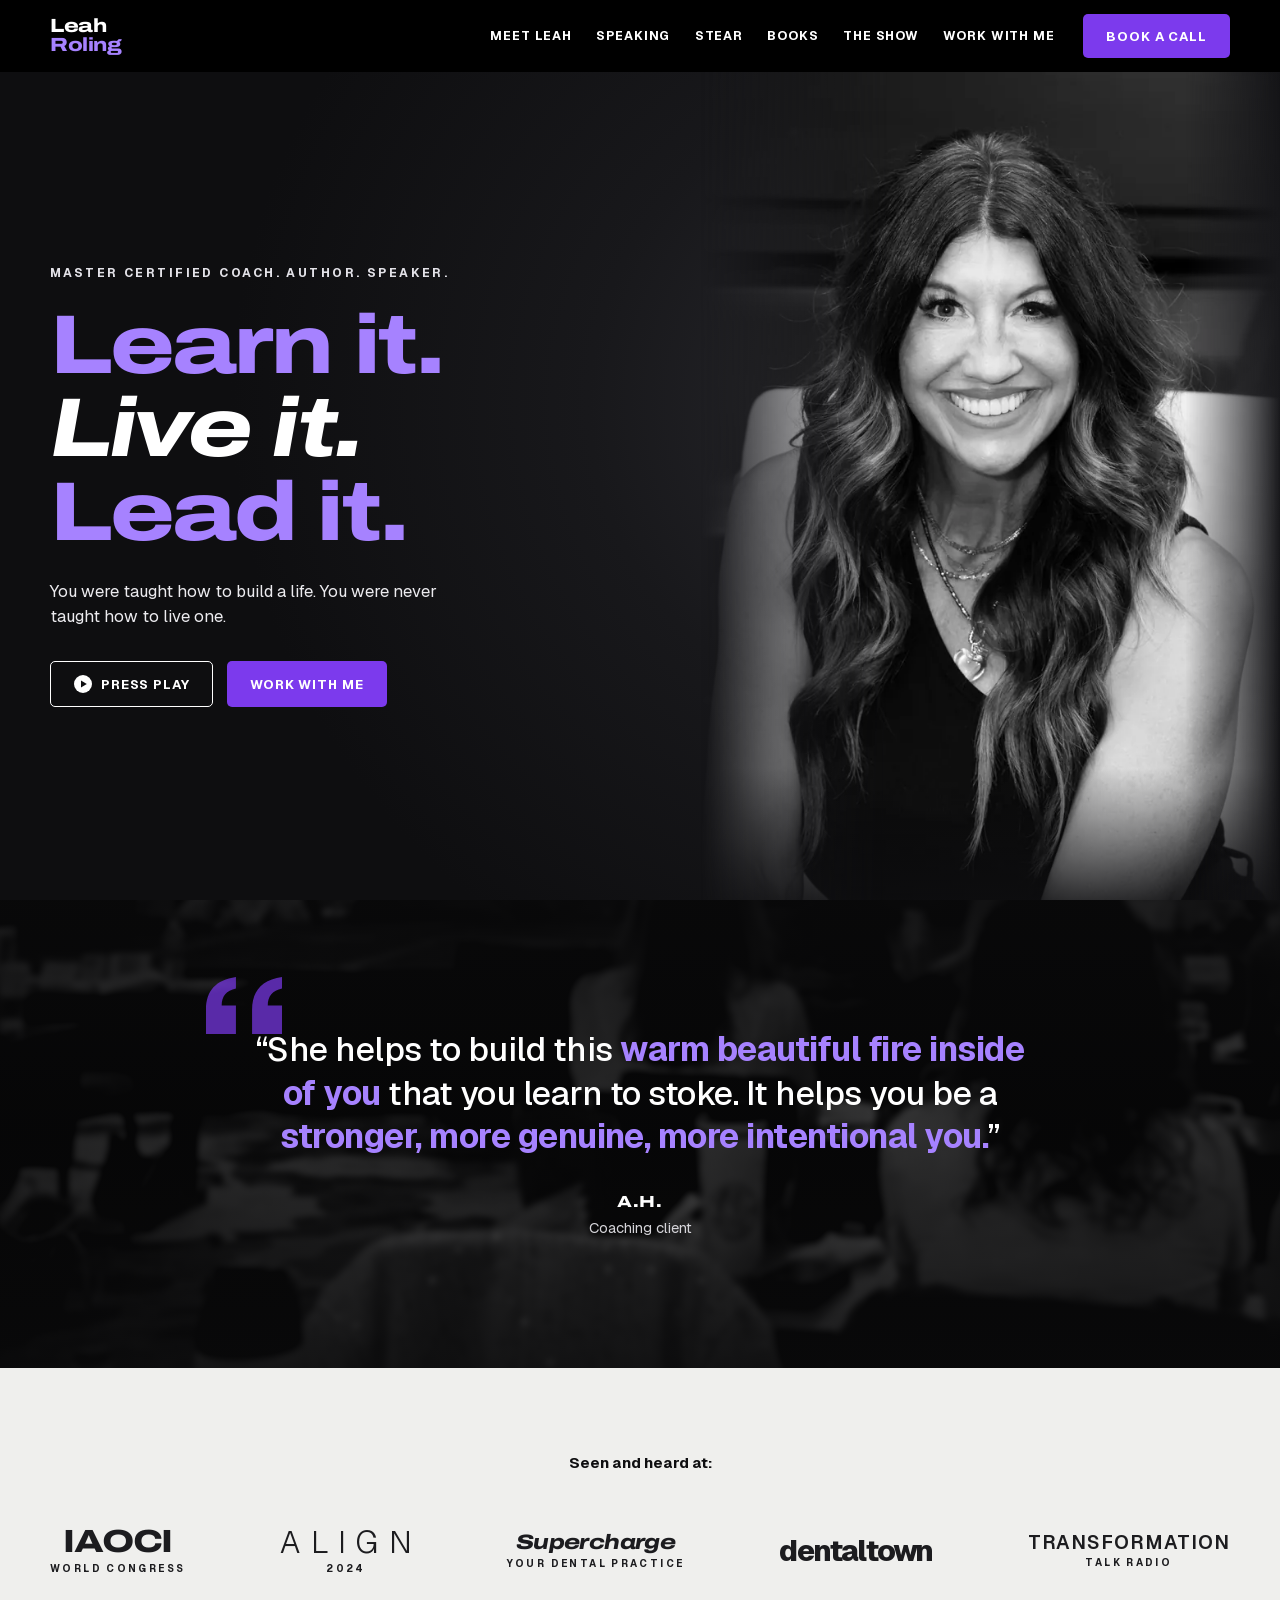
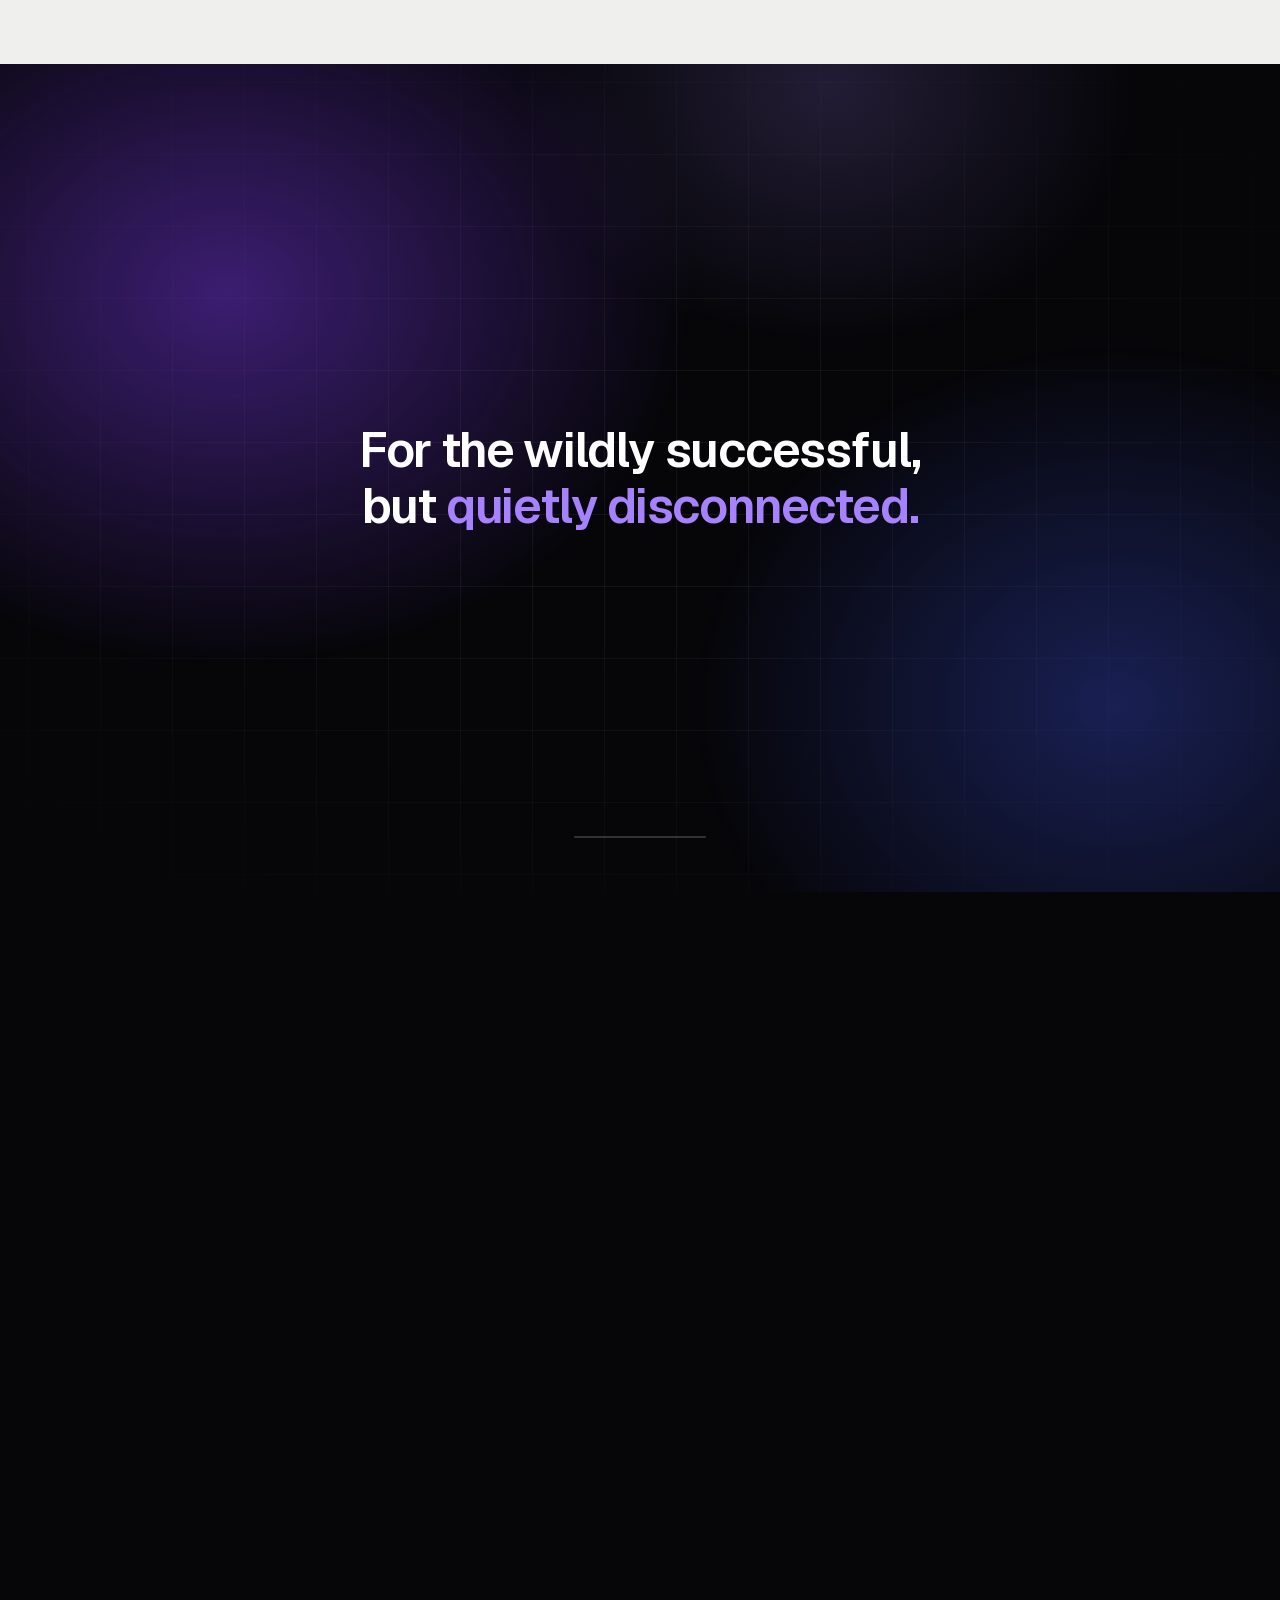
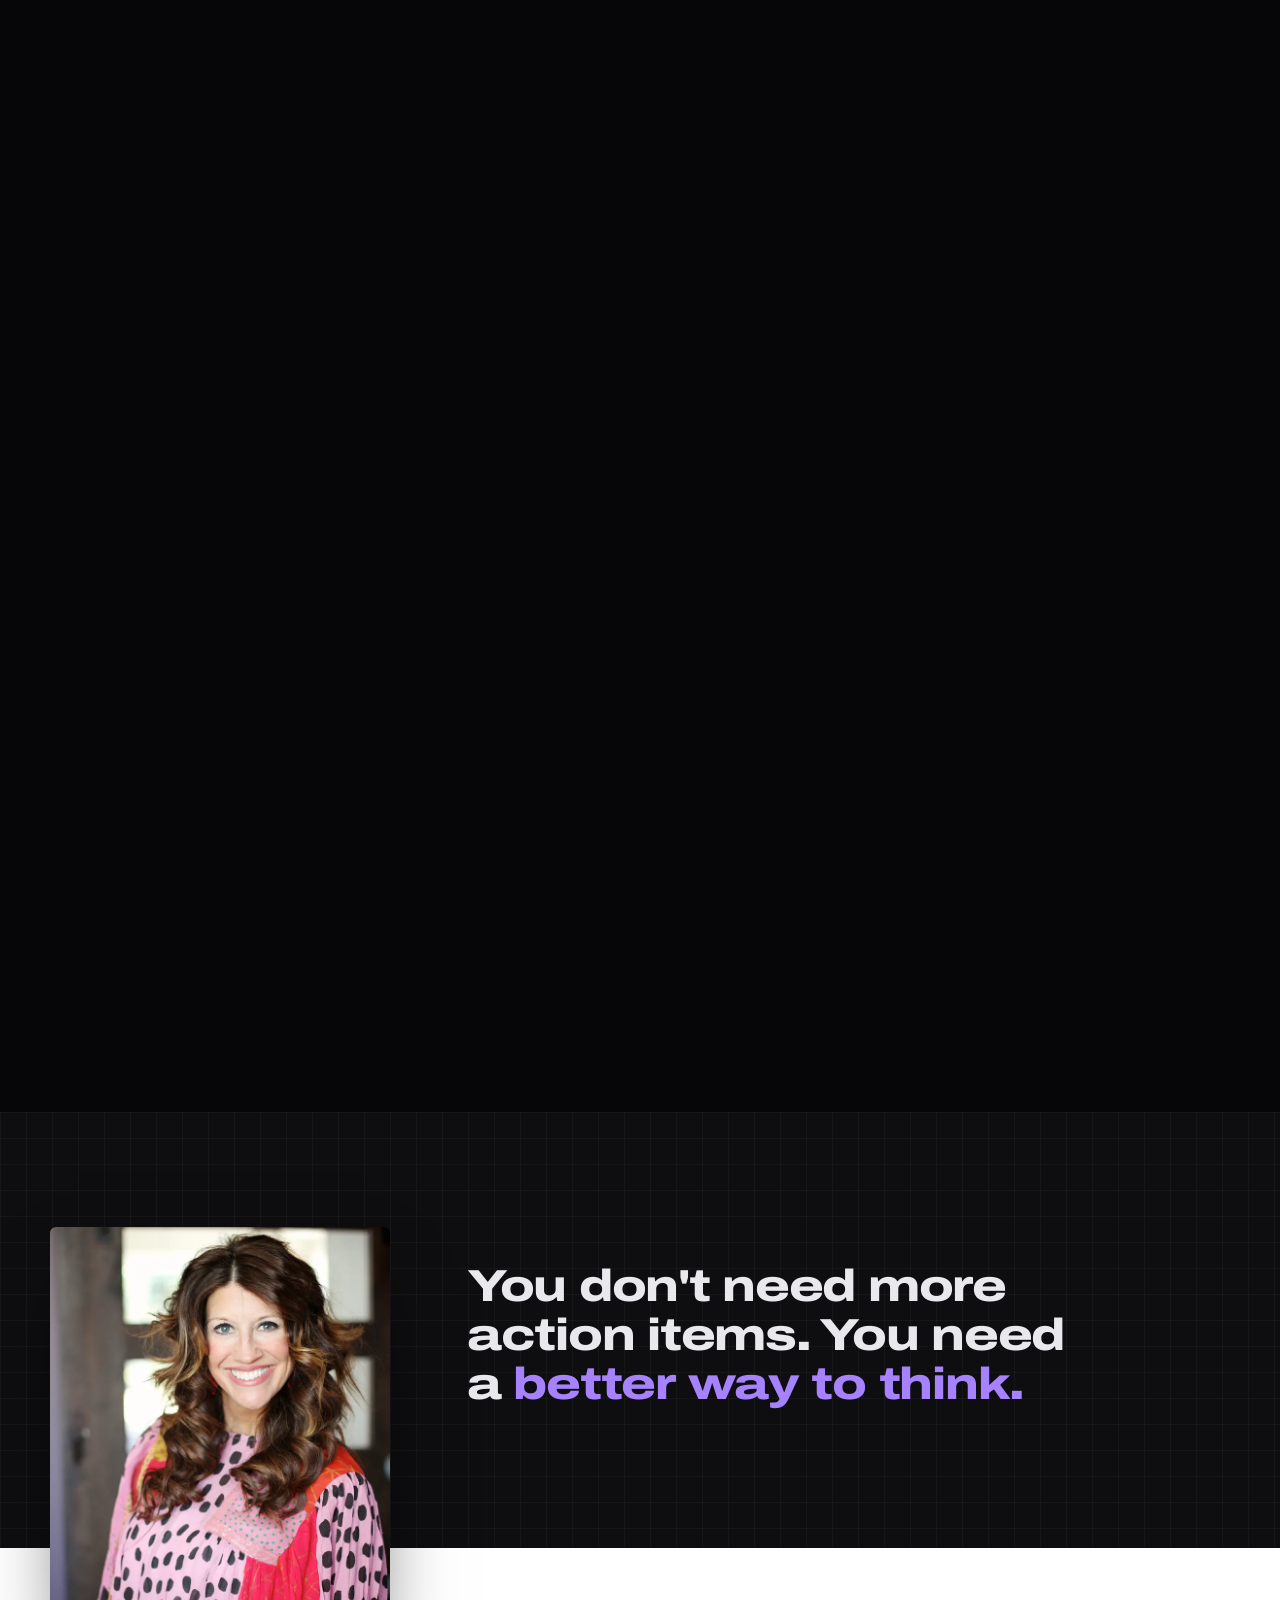
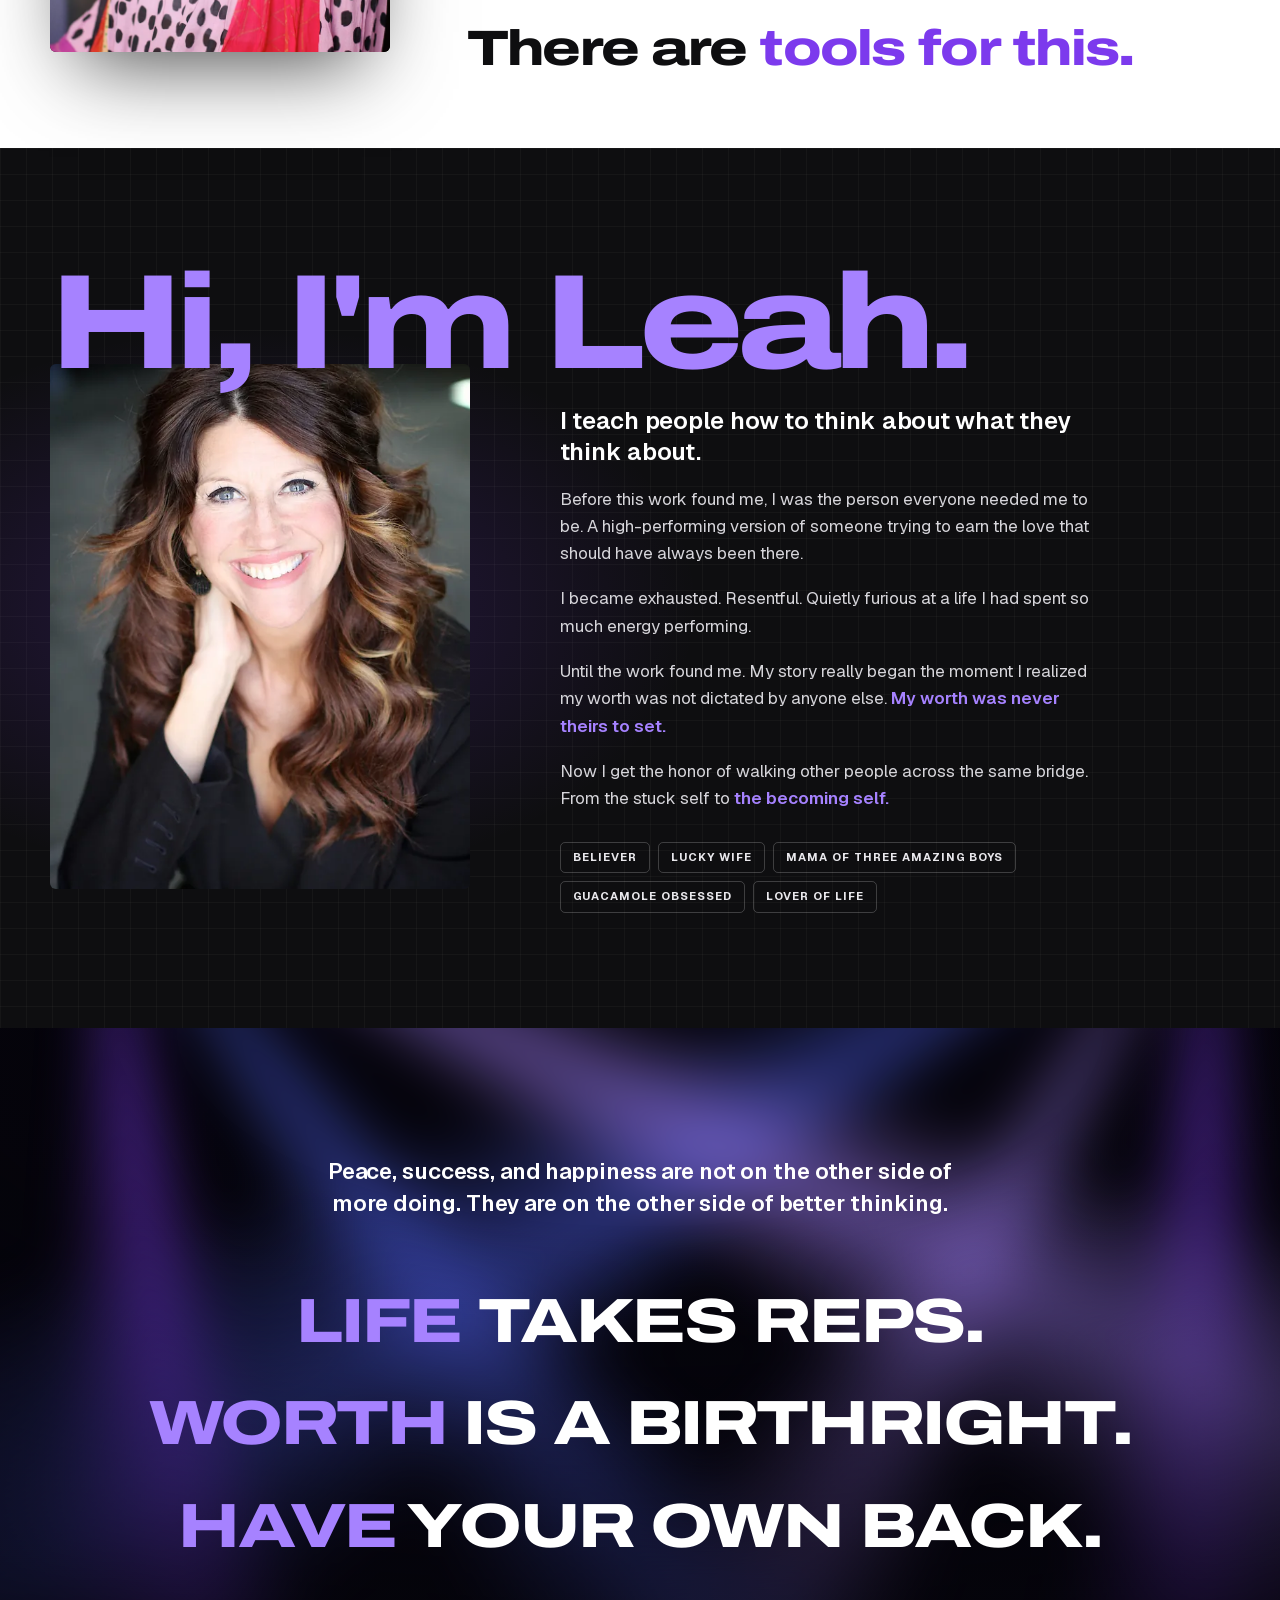
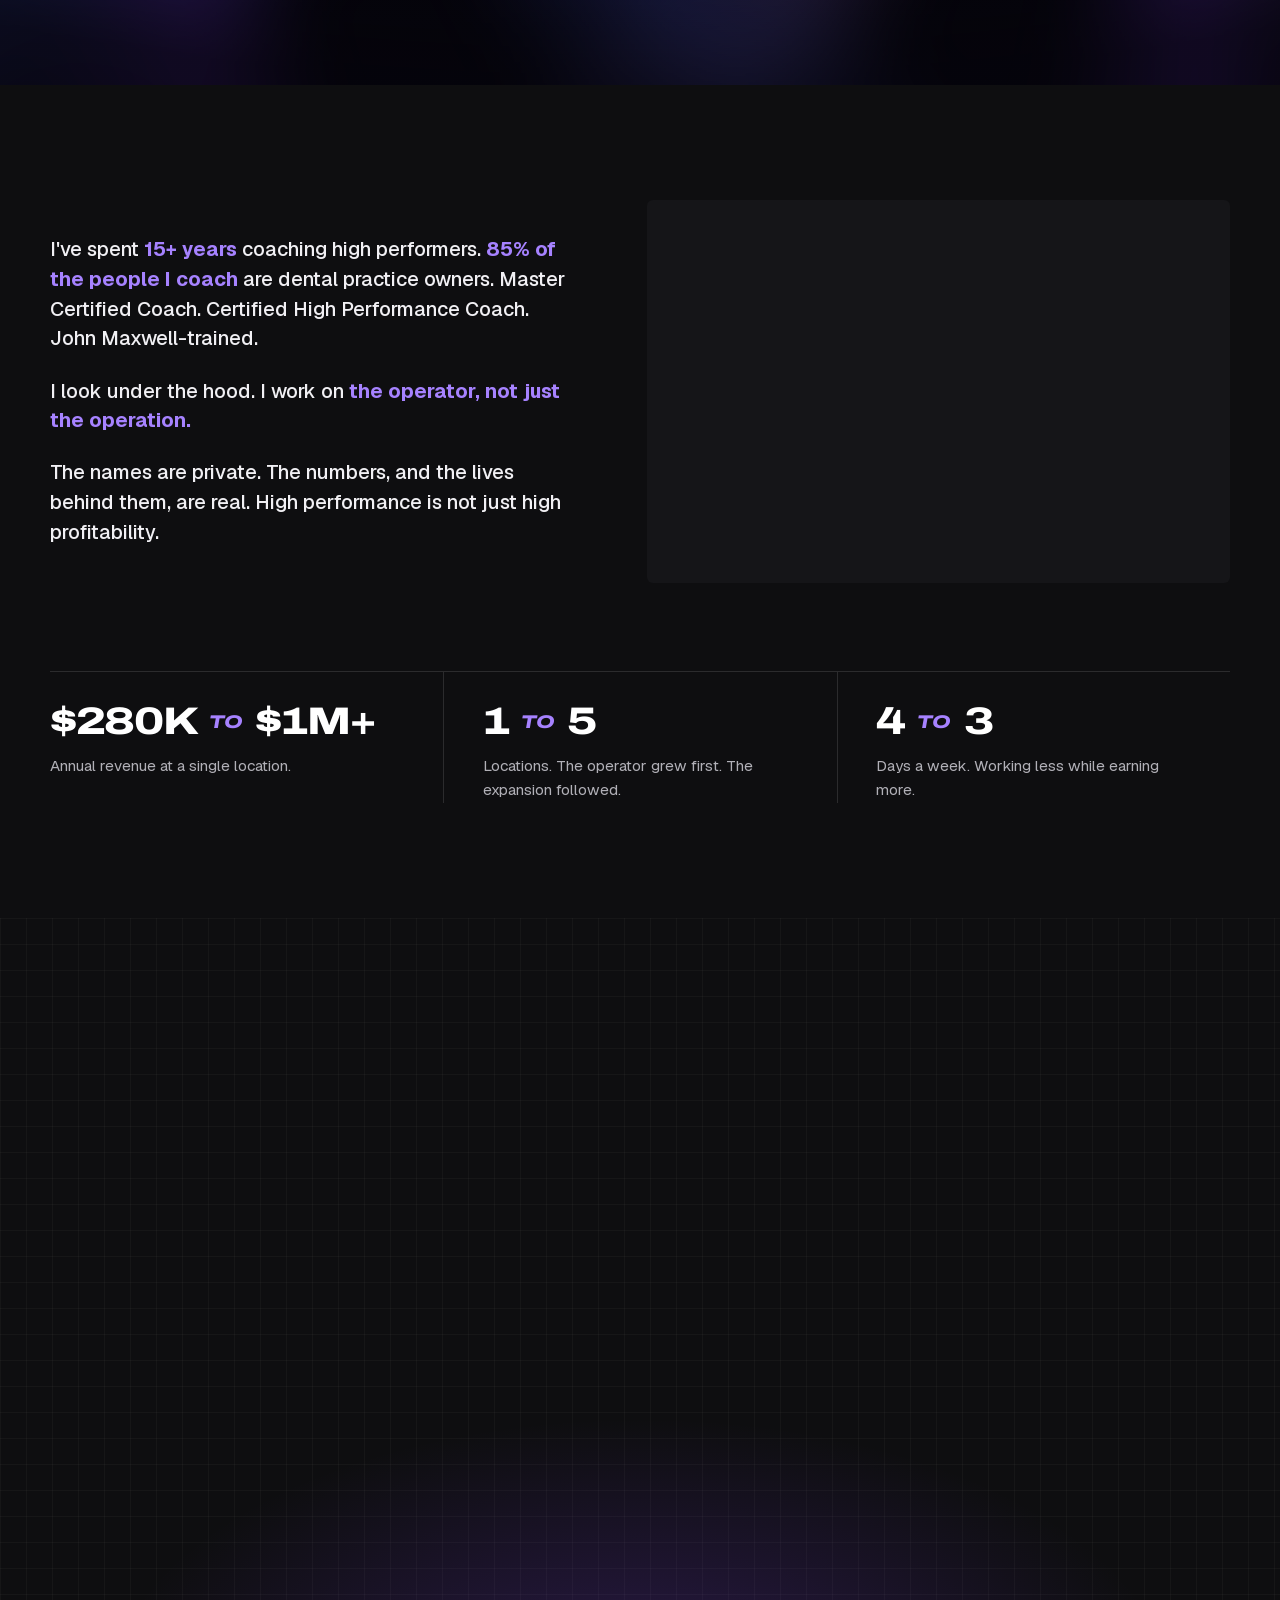
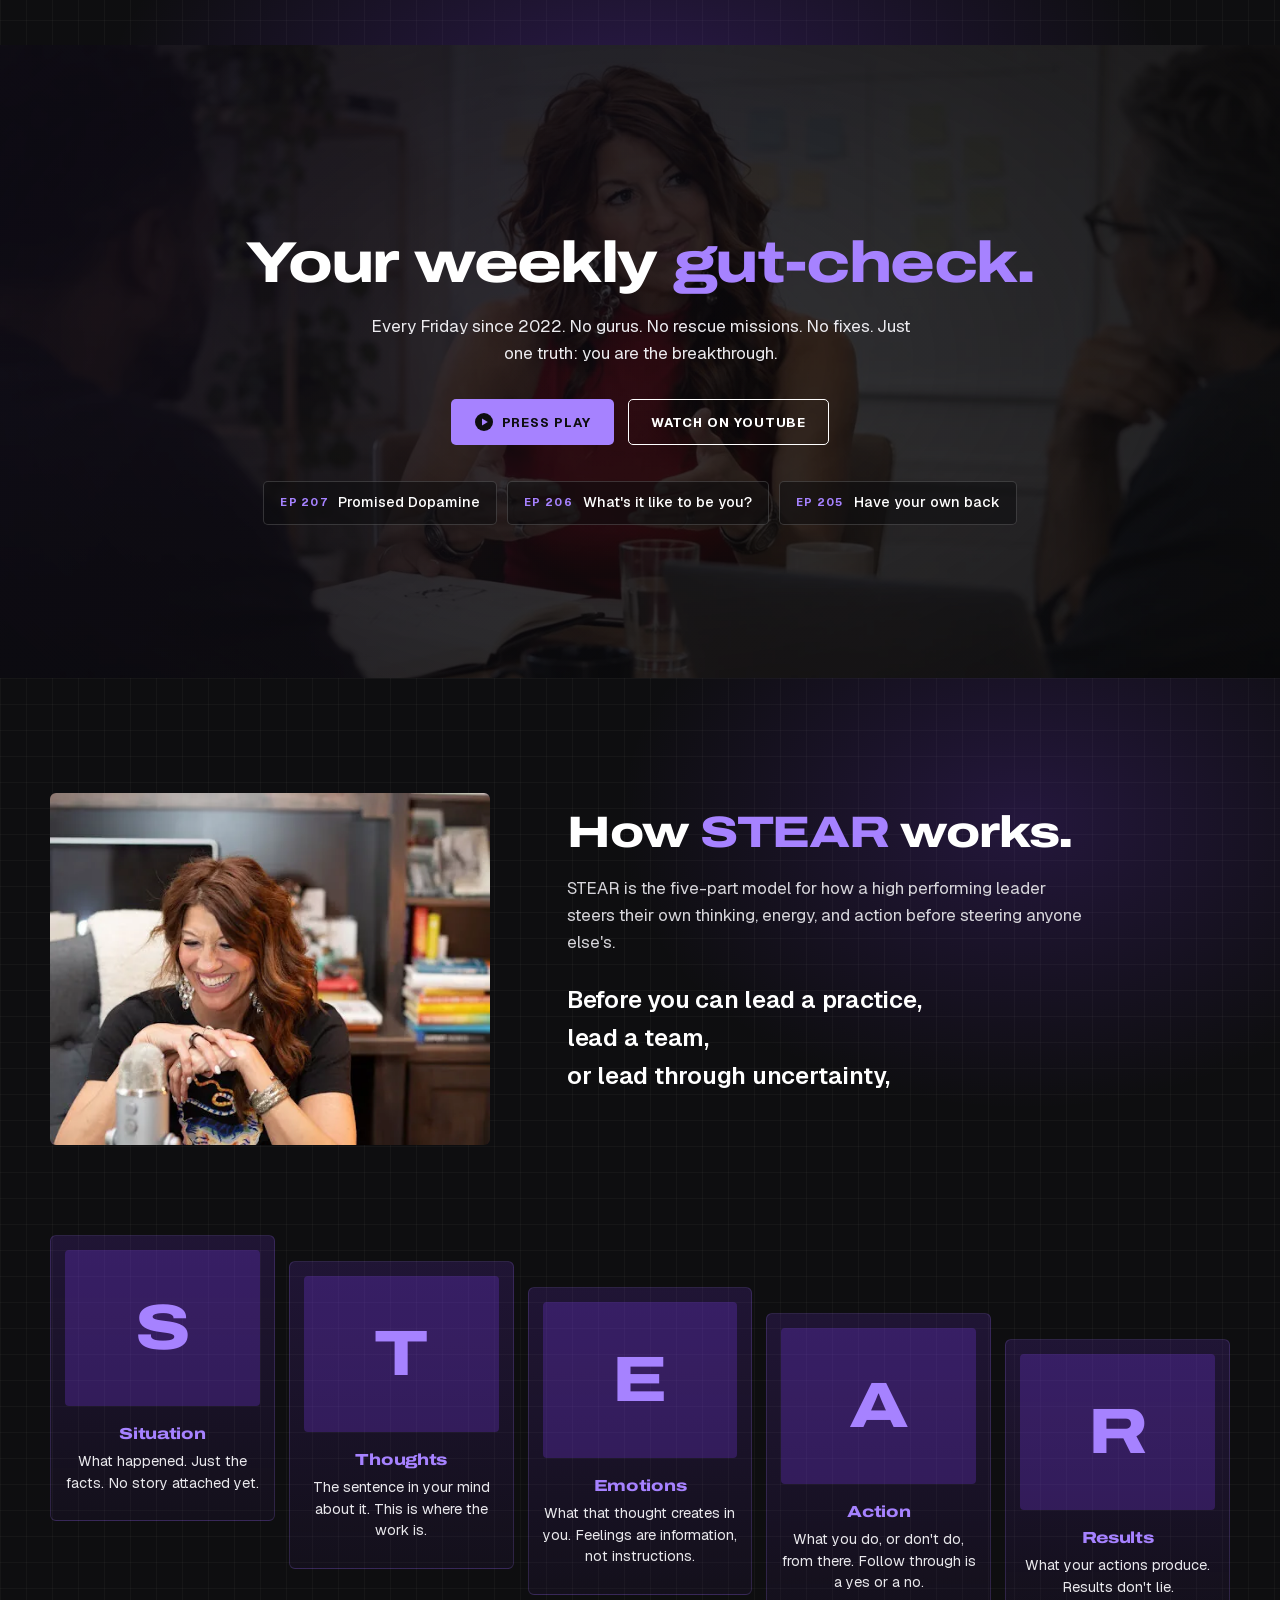
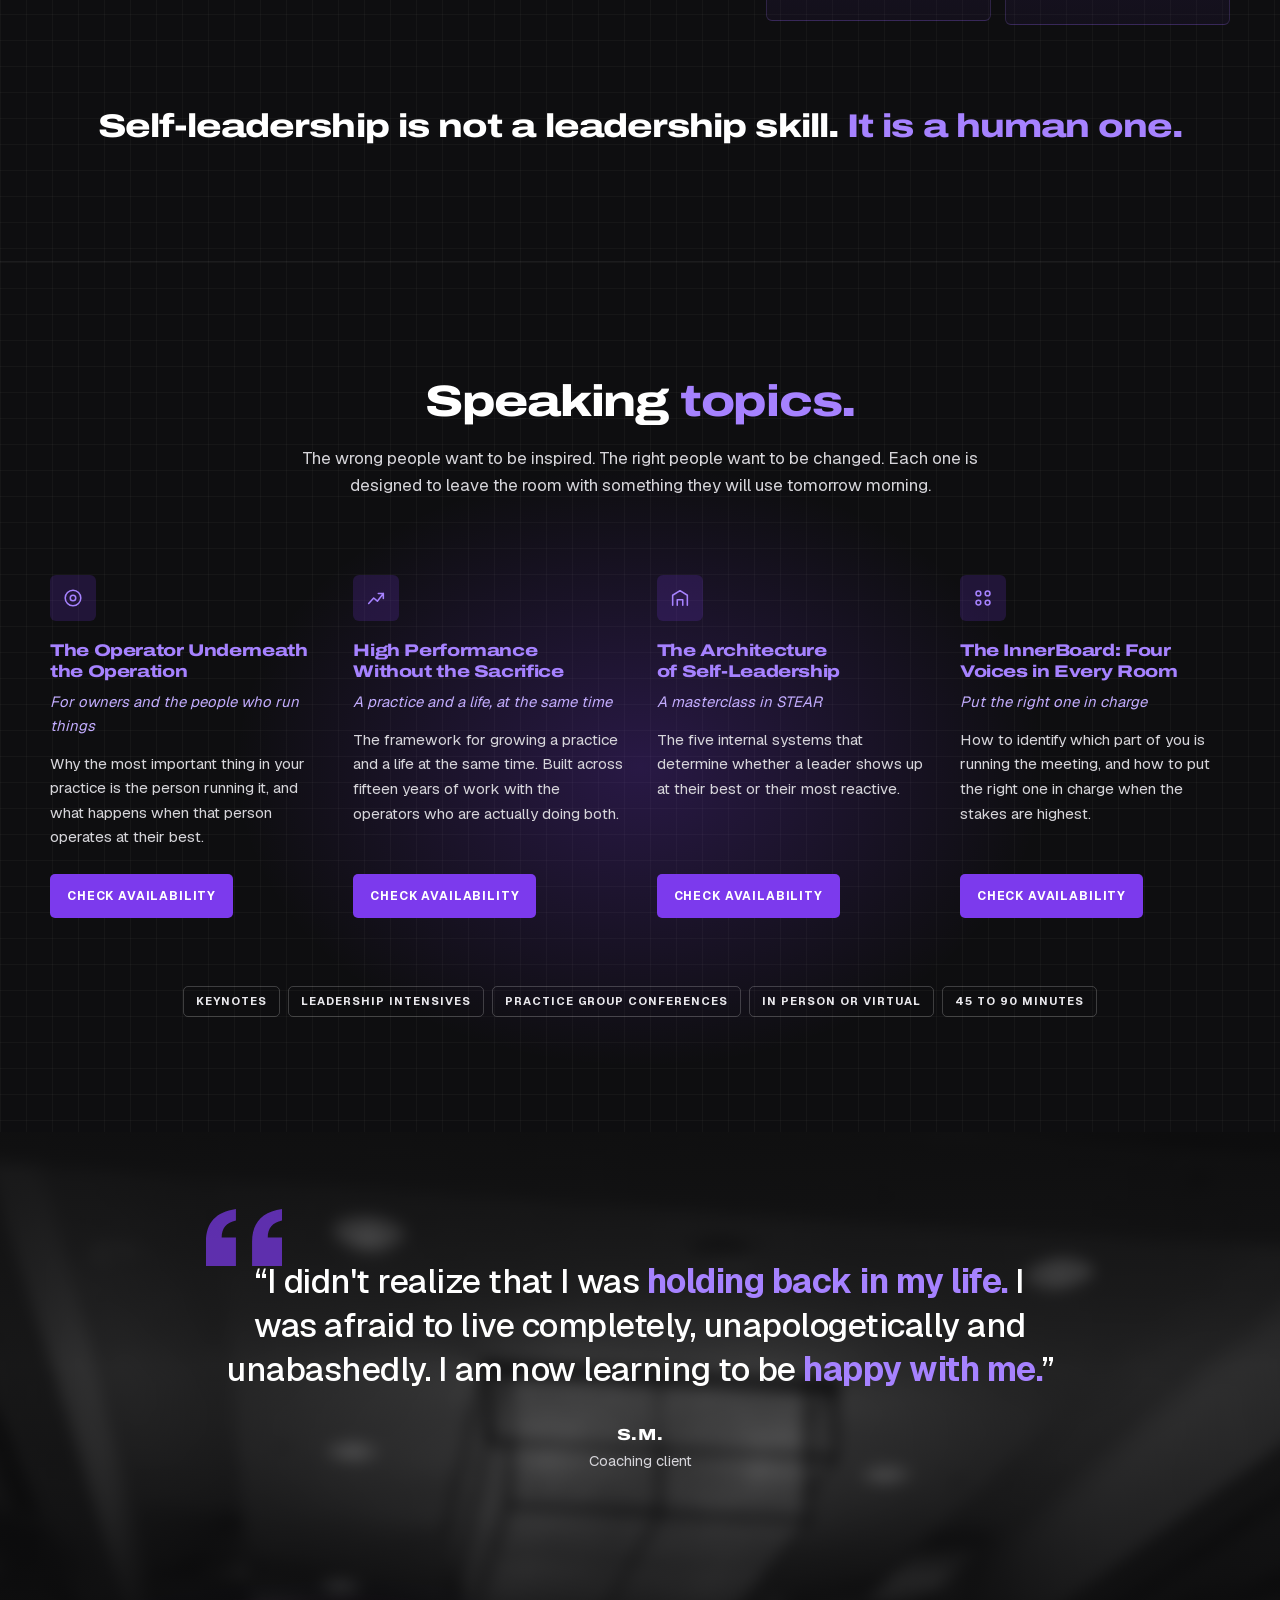
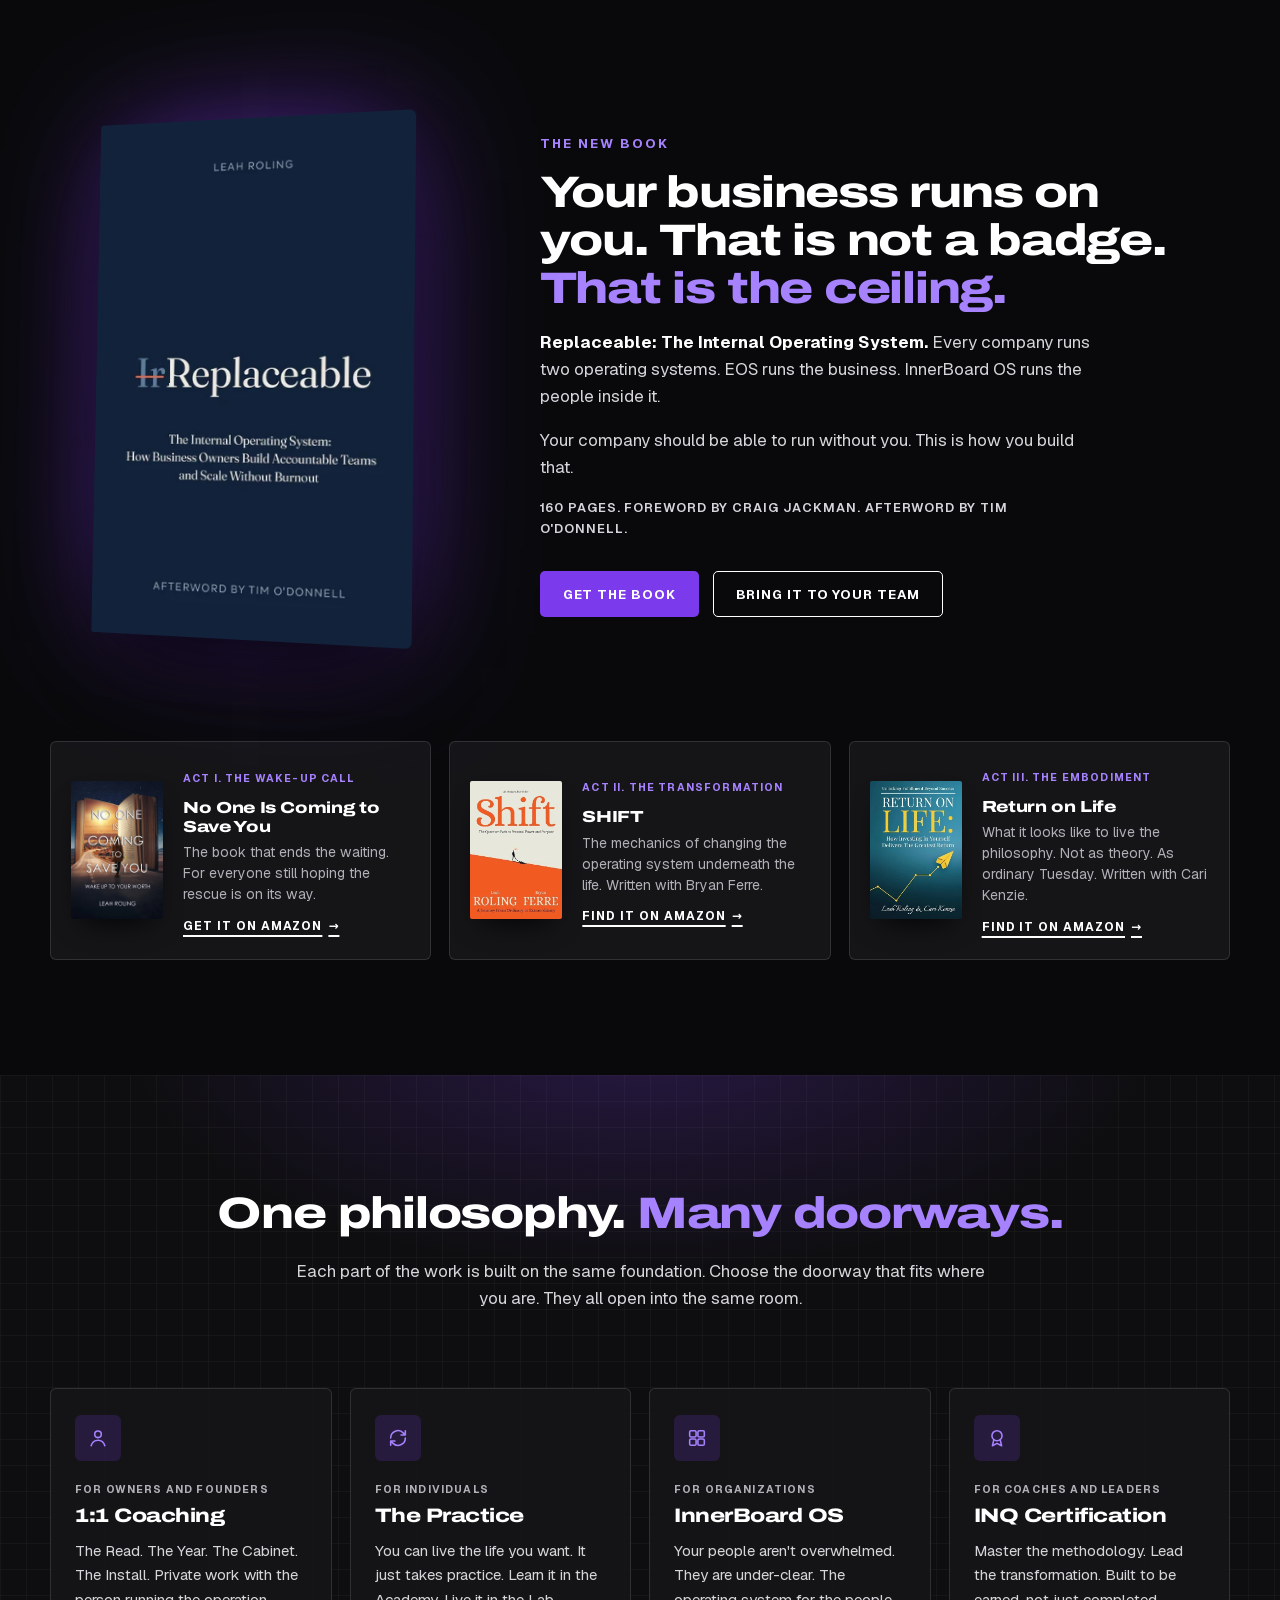
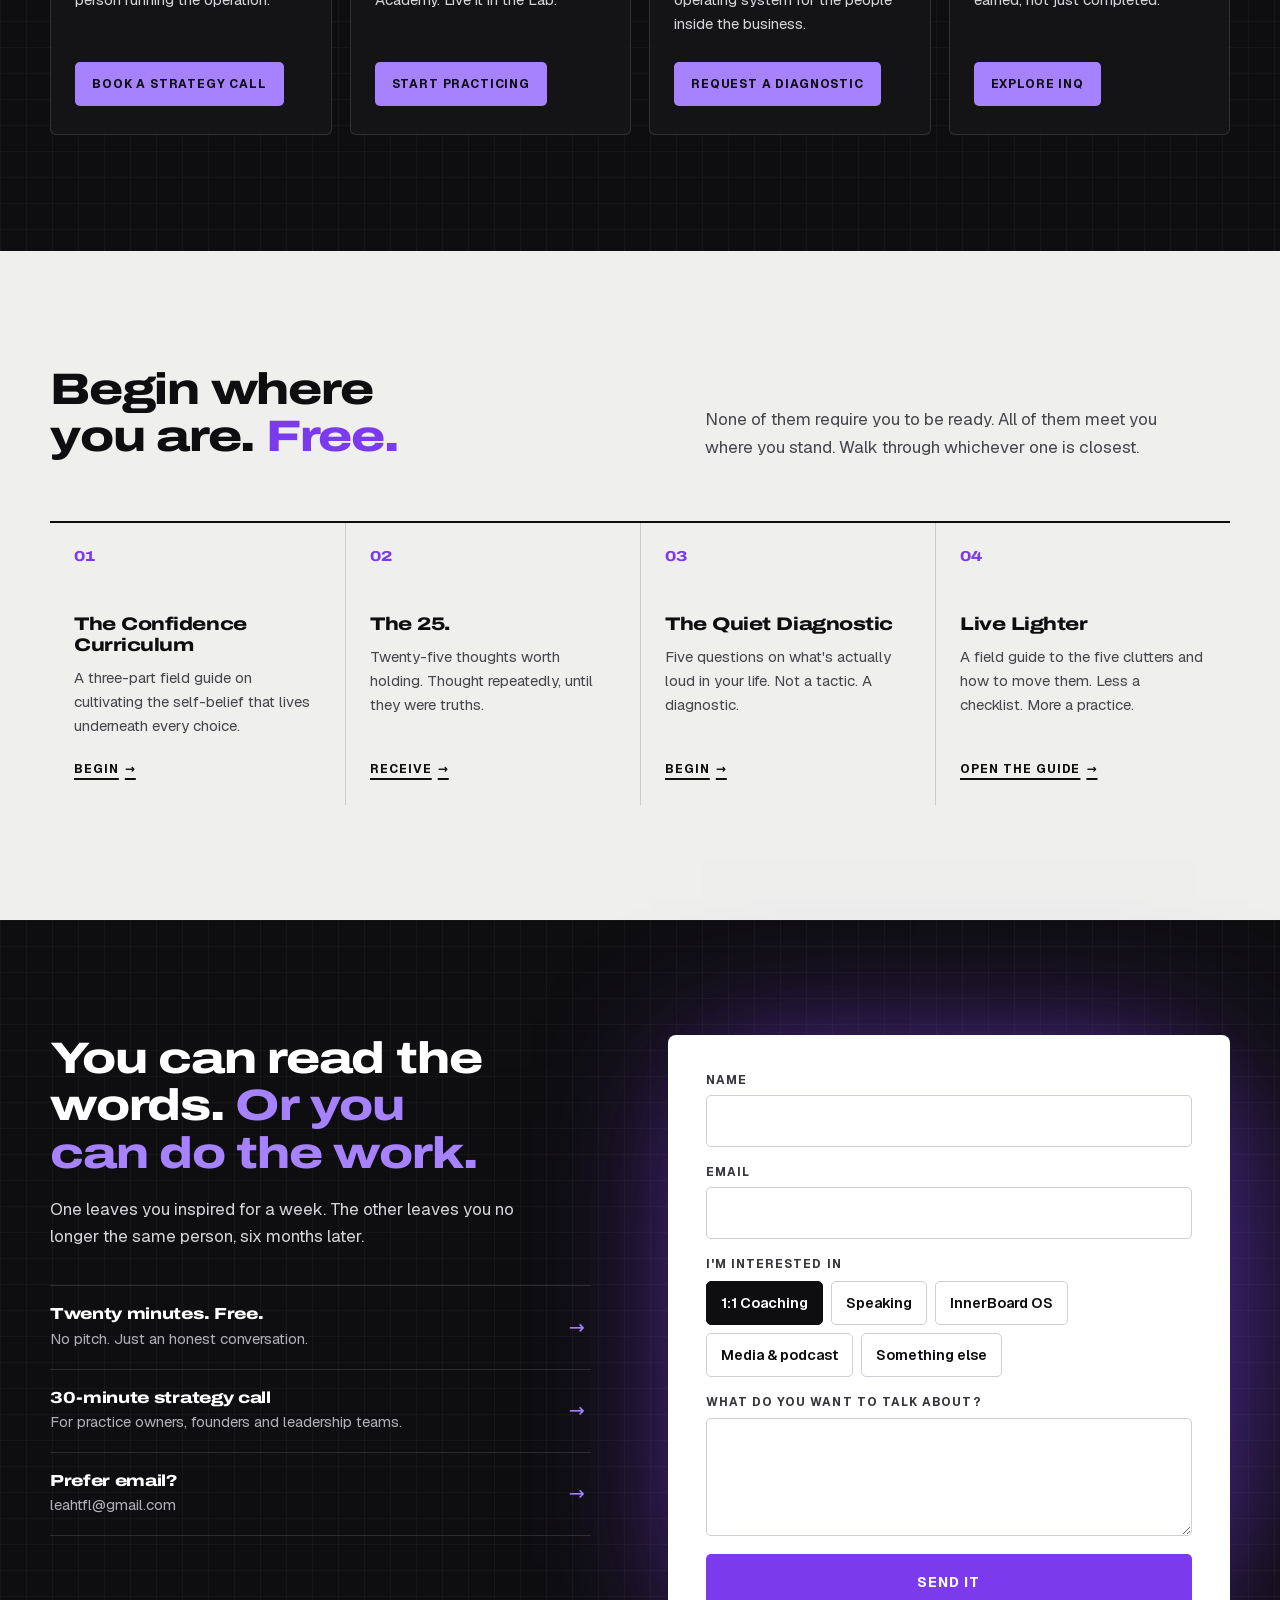
==== commit 759f11aa: "Rebuild the site as a speaker-style page New single page for Leah on charcoal and black with a viole" ====
--- a/index.html
+++ b/index.html
@@ -3,34 +3,31 @@
 <head>
   <meta charset="utf-8">
   <meta name="viewport" content="width=device-width, initial-scale=1, viewport-fit=cover">
-  <title>Leah Roling | Life &amp; Thought Coach for the Wildly Successful</title>
-  <meta name="description" content="You were taught how to build a life. You were never taught how to live one. Leah Roling is a Master Certified Coach, author of Replaceable, host of The Becoming You Show and founder of InnerBoard.">
-  <meta name="theme-color" content="#060607">
+  <title>Leah Roling | Learn it. Live it. Lead it.</title>
+  <meta name="description" content="You were taught how to build a life. You were never taught how to live one. Leah Roling is a Master Certified Coach, keynote speaker, author of Replaceable, host of The Becoming You Show and founder of InnerBoard.">
+  <meta name="theme-color" content="#000000">
   <link rel="canonical" href="https://leahrolingcoaching.com/">
 
-  <!-- Open Graph / social -->
   <meta property="og:type" content="website">
   <meta property="og:site_name" content="Leah Roling">
-  <meta property="og:title" content="Leah Roling">
+  <meta property="og:title" content="Leah Roling | Learn it. Live it. Lead it.">
   <meta property="og:description" content="You were taught how to build a life. You were never taught how to live one.">
   <meta property="og:image" content="assets/img/og-image.jpg">
   <meta property="og:image:width" content="1200">
   <meta property="og:image:height" content="630">
   <meta name="twitter:card" content="summary_large_image">
 
-  <!-- Icons -->
   <link rel="icon" href="assets/img/icons/favicon.svg" type="image/svg+xml">
   <link rel="icon" href="assets/img/icons/favicon-32.png" sizes="32x32" type="image/png">
   <link rel="apple-touch-icon" href="assets/img/icons/apple-touch-icon.png">
   <link rel="manifest" href="site.webmanifest">
 
-  <!-- Performance -->
+  <link rel="preload" href="assets/fonts/archivo-expanded.woff2" as="font" type="font/woff2" crossorigin>
+  <link rel="preload" href="assets/fonts/archivo-expanded-italic.woff2" as="font" type="font/woff2" crossorigin>
   <link rel="preload" href="assets/fonts/geist.woff2" as="font" type="font/woff2" crossorigin>
-  <link rel="preload" href="assets/fonts/instrument-serif-italic.woff2" as="font" type="font/woff2" crossorigin>
-  <link rel="preload" as="image" href="assets/img/leah-portrait-bw-1200.webp" imagesrcset="assets/img/leah-portrait-bw-720.webp 720w, assets/img/leah-portrait-bw-1200.webp 1200w, assets/img/leah-portrait-bw-1700.webp 1700w" imagesizes="(min-width: 960px) 38vw, 92vw" fetchpriority="high">
+  <link rel="preload" as="image" href="assets/img/leah-portrait-bw-1200.webp" imagesrcset="assets/img/leah-portrait-bw-720.webp 720w, assets/img/leah-portrait-bw-1200.webp 1200w, assets/img/leah-portrait-bw-1700.webp 1700w" imagesizes="(min-width: 900px) 46vw, 100vw" fetchpriority="high">
   <link rel="stylesheet" href="assets/css/styles.css">
   <script>document.documentElement.classList.add("js");</script>
-
 
   <script type="application/ld+json">
   {
@@ -38,7 +35,7 @@
     "@type": "Person",
     "name": "Leah Roling",
     "jobTitle": "Master Certified Coach, Author & Keynote Speaker",
-    "description": "Master Certified Coach, author of Replaceable, host of The Becoming You Show and founder of InnerBoard.",
+    "description": "Master Certified Coach, keynote speaker, author of Replaceable, host of The Becoming You Show and founder of InnerBoard.",
     "image": "assets/img/leah-portrait-bw-1200.webp",
     "worksFor": { "@type": "Organization", "name": "InnerBoard", "url": "https://innerboardsuite.com" },
     "address": { "@type": "PostalAddress", "addressRegion": "IA", "addressCountry": "US" },
@@ -63,780 +60,527 @@
 </head>
 
 <body>
-  <a class="skip-link" href="#main">Skip to content</a>
-
-  <div class="progress" aria-hidden="true"></div>
-  <div class="cursor" aria-hidden="true"></div>
-
-  <!-- ============ HEADER ============ -->
-  <header class="header" id="top">
-    <div class="container header__inner">
-      <a class="brand" href="#top" aria-label="Leah Roling, home">
-        <img src="assets/img/leah-roling-lockup-violet-reverse.svg" alt="" width="200" height="46">
+  <a class="skip" href="#main">Skip to content</a>
+
+  <header class="bar" id="top">
+    <div class="wrap bar__in">
+      <a class="logo" href="#top" aria-label="Leah Roling, home">
+        <span>Leah</span>
+        <span>Roling</span>
       </a>
-      <nav class="nav" aria-label="Primary">
+      <nav class="bar__nav" aria-label="Primary">
         <ul>
-          <li><a href="#about">Come closer</a></li>
+          <li><a href="#about">Meet Leah</a></li>
+          <li><a href="#speaking">Speaking</a></li>
+          <li><a href="#stear">STEAR</a></li>
+          <li><a href="#books">Books</a></li>
+          <li><a href="#show">The show</a></li>
           <li><a href="#work">Work with me</a></li>
-          <li><a href="#books">Books</a></li>
-          <li><a href="#speaking">Speaking</a></li>
-          <li><a href="#show">The show</a></li>
-          <li><a href="#contact">Contact</a></li>
         </ul>
       </nav>
-      <div class="header__cta">
-        <a class="btn btn--sm" href="https://calendly.com/leahroling/20-minute-call-with-leah" target="_blank" rel="noopener" data-magnetic>Book a call <span class="arrow" aria-hidden="true">→</span></a>
-      </div>
-      <button class="menu-btn" type="button" aria-expanded="false" aria-controls="mobile-menu" aria-label="Open menu">
-        <span></span><span></span>
+      <a class="btn btn--solid bar__cta" href="https://calendly.com/leahroling/20-minute-call-with-leah" target="_blank" rel="noopener">Book a call</a>
+      <button class="bar__toggle" type="button" aria-expanded="false" aria-controls="menu" aria-label="Open menu">
+        <span></span>
+        <span></span>
       </button>
     </div>
   </header>
 
-  <div class="mobile-menu" id="mobile-menu" aria-hidden="true">
-    <nav aria-label="Mobile">
-      <ol>
-        <li><a href="#about">Come closer</a></li>
-        <li><a href="#story">My story</a></li>
+  <div class="menu" id="menu" hidden>
+    <nav class="wrap menu__in" aria-label="Menu">
+      <ul>
+        <li><a href="#about">Meet Leah</a></li>
+        <li><a href="#speaking">Speaking</a></li>
+        <li><a href="#stear">STEAR</a></li>
+        <li><a href="#books">Books</a></li>
+        <li><a href="#show">The show</a></li>
         <li><a href="#work">Work with me</a></li>
-        <li><a href="#replaceable">Replaceable</a></li>
-        <li><a href="#books">Books</a></li>
-        <li><a href="#speaking">Speaking</a></li>
-        <li><a href="#show">The show</a></li>
-      </ol>
+        <li><a href="#start">Free guides</a></li>
+        <li><a href="#contact">Contact</a></li>
+      </ul>
+      <a class="btn btn--solid btn--lg" href="https://calendly.com/leahroling/20-minute-call-with-leah" target="_blank" rel="noopener">Book a free 20-minute call</a>
     </nav>
-    <div class="mobile-menu__foot">
-      <a class="btn" href="https://calendly.com/leahroling/20-minute-call-with-leah" target="_blank" rel="noopener">Book a free 20-minute call <span class="arrow" aria-hidden="true">→</span></a>
-      <div class="socials" data-socials></div>
-    </div>
   </div>
 
   <main id="main">
 
-    <!-- ============ HERO ============ -->
-    <section class="hero" aria-labelledby="hero-title">
-      <canvas class="hero__field" aria-hidden="true"></canvas>
-      <div class="container hero__grid">
-        <div class="hero__text">
-          <p class="label hero__eyebrow fade-up">Life &amp; thought coach for the wildly successful</p>
-          <h1 class="display" id="hero-title">
-            <span class="line"><span>You were taught</span></span>
-            <span class="line"><span>how to <em>build</em> a life.</span></span>
-            <span class="line"><span>You were never taught</span></span>
-            <span class="line"><span>how to <em>live</em> one.</span></span>
-          </h1>
-          <p class="lede hero__lede fade-up d1">For the wildly successful, but quietly disconnected. <strong>This is the conversation you have been avoiding.</strong> The one that changes everything.</p>
-          <div class="hero__actions fade-up d2">
-            <a class="btn" href="#work" data-magnetic>Work with me <span class="arrow" aria-hidden="true">→</span></a>
-            <a class="link" href="#replaceable">Read <em>Replaceable</em> <span class="arrow" aria-hidden="true">→</span></a>
-          </div>
-          <div class="hero__proof fade-up d3">
-            <div><strong>15+ yrs</strong><span>Coaching</span></div>
-            <div><strong>8+</strong><span>Coach certifications</span></div>
-            <div><strong>4</strong><span>Books</span></div>
-          </div>
-        </div>
-
-        <div class="hero__visual">
-          <span class="hero__sun" aria-hidden="true"></span>
-          <span class="hero__door" aria-hidden="true"></span>
-          <div class="hero__portrait arch" data-parallax="0.06">
-            <img
-              src="assets/img/leah-portrait-bw-1200.webp"
-              srcset="assets/img/leah-portrait-bw-720.webp 720w, assets/img/leah-portrait-bw-1200.webp 1200w, assets/img/leah-portrait-bw-1700.webp 1700w"
-              sizes="(min-width: 960px) 38vw, 92vw"
-              width="1200" height="1680"
-              alt="Leah Roling smiling, black-and-white portrait"
-              fetchpriority="high">
-          </div>
-          <a class="chip-float chip-float--show" href="#show">
-            <span class="eq" aria-hidden="true"><i></i><i></i><i></i><i></i></span>
-            <span><b>The Becoming You Show</b><small>New every Friday</small></span>
+    <section class="hero">
+      <div class="hero__photo">
+        <img src="assets/img/leah-portrait-bw-1200.webp" srcset="assets/img/leah-portrait-bw-720.webp 720w, assets/img/leah-portrait-bw-1200.webp 1200w, assets/img/leah-portrait-bw-1700.webp 1700w" sizes="(min-width: 900px) 46vw, 100vw" width="1200" height="1680" alt="Leah Roling, smiling" fetchpriority="high">
+      </div>
+      <div class="wrap hero__in">
+        <p class="hero__role">Master Certified Coach. Author. Speaker.</p>
+        <h1 class="hero__title">
+          <span class="hero__line hi">Learn it.</span>
+          <em class="hero__line">Live it.</em>
+          <span class="hero__line hi">Lead it.</span>
+        </h1>
+        <p class="hero__sub">You were taught how to build a life. You were never taught how to live one.</p>
+        <div class="hero__cta">
+          <a class="btn btn--line" href="#show">
+            <svg class="ic-play" viewBox="0 0 20 20" aria-hidden="true"><circle cx="10" cy="10" r="9" fill="currentColor"/><path d="M8 6.4v7.2l5.8-3.6z" fill="var(--play, #0e0e10)"/></svg>
+            Press play
           </a>
-          <div class="chip-float chip-float--mcc">
-            <span class="chip-float__ic" aria-hidden="true"><svg viewBox="0 0 24 24" fill="none" stroke="#ffffff" stroke-width="2.6" stroke-linecap="round" stroke-linejoin="round"><path d="M5 12.5l4.5 4.5L19 7.5"/></svg></span>
-            <span><b>Master Certified Coach</b><small>MCC · CHPC · John Maxwell</small></span>
-          </div>
-        </div>
-      </div>
-      <div class="container">
-        <div class="seen fade-up d3">
-          <span class="seen__label">Seen and heard at</span>
-          <ul>
-            <li>IAOCI World Congress</li>
-            <li>ALIGN</li>
-            <li>Supercharge Your Dental Practice</li>
-            <li>Dentaltown</li>
-            <li>Transformation Talk Radio</li>
-          </ul>
-        </div>
-      </div>
-    </section>
-
-    <!-- ============ MARQUEE: all she is ============ -->
-    <div class="marquee" aria-label="Believer, lucky wife, mama of three amazing boys, founder, author, Master Certified Coach, keynote speaker, podcast host, guacamole obsessed, lover of life">
-      <div class="marquee__track" aria-hidden="true">
-        <div class="marquee__group">
-          <span class="marquee__item">Believer <i class="dot"></i></span>
-          <span class="marquee__item">Lucky wife <i class="dot"></i></span>
-          <span class="marquee__item">Mama of three amazing boys <i class="dot"></i></span>
-          <span class="marquee__item">Founder <i class="dot"></i></span>
-          <span class="marquee__item">Author <i class="dot"></i></span>
-          <span class="marquee__item">Master Certified Coach <i class="dot"></i></span>
-          <span class="marquee__item">Keynote speaker <i class="dot"></i></span>
-          <span class="marquee__item">Podcast host <i class="dot"></i></span>
-          <span class="marquee__item">Guacamole obsessed <i class="dot"></i></span>
-          <span class="marquee__item">Lover of life <i class="dot"></i></span>
-        </div>
-        <div class="marquee__group">
-          <span class="marquee__item">Believer <i class="dot"></i></span>
-          <span class="marquee__item">Lucky wife <i class="dot"></i></span>
-          <span class="marquee__item">Mama of three amazing boys <i class="dot"></i></span>
-          <span class="marquee__item">Founder <i class="dot"></i></span>
-          <span class="marquee__item">Author <i class="dot"></i></span>
-          <span class="marquee__item">Master Certified Coach <i class="dot"></i></span>
-          <span class="marquee__item">Keynote speaker <i class="dot"></i></span>
-          <span class="marquee__item">Podcast host <i class="dot"></i></span>
-          <span class="marquee__item">Guacamole obsessed <i class="dot"></i></span>
-          <span class="marquee__item">Lover of life <i class="dot"></i></span>
-        </div>
-      </div>
-    </div>
-
-    <!-- ============ ROLES ============ -->
-    <section class="section" id="about" aria-labelledby="about-title">
-      <div class="container">
-        <div class="section-head section-head--split">
-          <div>
-            <p class="label" data-reveal><span class="label__n">01</span>Come closer</p>
-            <h2 class="h2" id="about-title" data-reveal style="--d:.08s">Hi, I'm <em>Leah</em>.</h2>
-          </div>
-          <p class="lede" data-reveal style="--d:.16s">I teach people how to think about what they think about. You don't need more action items. You need a better way to think.</p>
-        </div>
-
-        <div class="roles">
-          <div class="roles__list" role="tablist" aria-label="Who Leah is" aria-orientation="vertical" data-reveal>
-            <button class="role-tab" role="tab" id="tab-believer" aria-controls="panel-believer" aria-selected="true"><span class="num">01</span>Believer</button>
-            <button class="role-tab" role="tab" id="tab-wife" aria-controls="panel-wife" aria-selected="false" tabindex="-1"><span class="num">02</span>Lucky wife</button>
-            <button class="role-tab" role="tab" id="tab-mother" aria-controls="panel-mother" aria-selected="false" tabindex="-1"><span class="num">03</span>Boy mom</button>
-            <button class="role-tab" role="tab" id="tab-founder" aria-controls="panel-founder" aria-selected="false" tabindex="-1"><span class="num">04</span>Founder</button>
-            <button class="role-tab" role="tab" id="tab-author" aria-controls="panel-author" aria-selected="false" tabindex="-1"><span class="num">05</span>Author</button>
-            <button class="role-tab" role="tab" id="tab-coach" aria-controls="panel-coach" aria-selected="false" tabindex="-1"><span class="num">06</span>Coach</button>
-            <button class="role-tab" role="tab" id="tab-speaker" aria-controls="panel-speaker" aria-selected="false" tabindex="-1"><span class="num">07</span>Speaker</button>
-            <button class="role-tab" role="tab" id="tab-host" aria-controls="panel-host" aria-selected="false" tabindex="-1"><span class="num">08</span>Host</button>
-          </div>
-
-          <div class="roles__stage" data-reveal style="--d:.1s">
-            <article class="role-panel" role="tabpanel" id="panel-believer" aria-labelledby="tab-believer" tabindex="0">
-              <div class="role-panel__img arch"><img src="assets/img/leah-white-480.webp" width="480" height="590" alt="Leah Roling in a white shirt, smiling" loading="lazy"></div>
-              <div class="role-panel__text">
-                <p class="label">My center</p>
-                <h3 class="h3">Worth is a <em>birthright</em>.</h3>
-                <p>My faith is the steady center of my life. It's why I will never treat you like a project. You're not broken. You never were.</p>
-                <a class="link" href="#faith">Faith &amp; family <span class="arrow" aria-hidden="true">→</span></a>
-              </div>
-            </article>
-            <article class="role-panel" role="tabpanel" id="panel-wife" aria-labelledby="tab-wife" tabindex="0" hidden>
-              <div class="role-panel__img arch"><img src="assets/img/leah-color-700.webp" srcset="assets/img/leah-color-700.webp 700w, assets/img/leah-color-1200.webp 1200w" sizes="(min-width: 960px) 30vw, 60vw" width="700" height="1050" alt="Leah Roling laughing in a pink and red dress" loading="lazy"></div>
-              <div class="role-panel__text">
-                <p class="label">Home first</p>
-                <h3 class="h3">Lucky <em>wife</em>.</h3>
-                <p>I've struggled with overwhelm, frustration and anxiety. In my marriage, in my work, as a parent. I have had to solve for all of it. Home is where I practice what I teach.</p>
-                <a class="link" href="#faith">Faith &amp; family <span class="arrow" aria-hidden="true">→</span></a>
-              </div>
-            </article>
-            <article class="role-panel" role="tabpanel" id="panel-mother" aria-labelledby="tab-mother" tabindex="0" hidden>
-              <div class="role-panel__img arch"><img src="assets/img/leah-blazer-600.webp" width="600" height="900" alt="Leah Roling in a black blazer, chin resting on her hand" loading="lazy"></div>
-              <div class="role-panel__text">
-                <p class="label">Boy mom</p>
-                <h3 class="h3">Mama of three <em>amazing</em> boys.</h3>
-                <p>They keep me honest, humble and laughing. They are also my first test. If it doesn't hold up at my kitchen table, I don't teach it.</p>
-                <a class="link" href="#faith">Faith &amp; family <span class="arrow" aria-hidden="true">→</span></a>
-              </div>
-            </article>
-            <article class="role-panel" role="tabpanel" id="panel-founder" aria-labelledby="tab-founder" tabindex="0" hidden>
-              <div class="role-panel__img arch"><img src="assets/img/leah-team-800.webp" srcset="assets/img/leah-team-800.webp 800w, assets/img/leah-team-1400.webp 1400w" sizes="(min-width: 960px) 50vw, 100vw" width="800" height="450" alt="Leah Roling working with her team around a table" loading="lazy" style="object-position:58% 50%"></div>
-              <div class="role-panel__text">
-                <p class="label">Founder of InnerBoard</p>
-                <h3 class="h3">What you've found is a door. There is a <em>house</em> behind it.</h3>
-                <p>InnerBoard is the architecture this work lives inside. The practices. The membership. The library. The credential. The room is where you meet me. The architecture is where the work becomes a way of life.</p>
-                <a class="link" href="#work">Enter InnerBoard <span class="arrow" aria-hidden="true">→</span></a>
-              </div>
-            </article>
-            <article class="role-panel" role="tabpanel" id="panel-author" aria-labelledby="tab-author" tabindex="0" hidden>
-              <div class="role-panel__img role-panel__img--books arch">
-                <div class="mini-books" aria-hidden="true">
-                  <img src="assets/img/book-shift-326.webp" width="326" height="522" alt="" loading="lazy">
-                  <img src="assets/img/book-replaceable-400.webp" width="400" height="634" alt="" loading="lazy">
-                  <img src="assets/img/book-return-on-life-341.webp" width="341" height="522" alt="" loading="lazy">
-                </div>
-              </div>
-              <div class="role-panel__text">
-                <p class="label">The books</p>
-                <h3 class="h3">The wake-up. The shift. The <em>return</em>.</h3>
-                <p><em>No One Is Coming to Save You</em> ends the waiting. <em>SHIFT</em> changes the operating system underneath the life. <em>Return on Life</em> is the philosophy on an ordinary Tuesday. <em>Replaceable</em> brings it to your company.</p>
-                <a class="link" href="#books">See the books <span class="arrow" aria-hidden="true">→</span></a>
-              </div>
-            </article>
-            <article class="role-panel" role="tabpanel" id="panel-coach" aria-labelledby="tab-coach" tabindex="0" hidden>
-              <div class="role-panel__img arch"><img src="assets/img/leah-coaching-800.webp" srcset="assets/img/leah-coaching-800.webp 800w, assets/img/leah-coaching-1400.webp 1400w" sizes="(min-width: 960px) 50vw, 100vw" width="800" height="450" alt="Leah Roling coaching two leaders at a conference table" loading="lazy" style="object-position:52% 50%"></div>
-              <div class="role-panel__text">
-                <p class="label">Master Certified Coach</p>
-                <h3 class="h3">I am paid to <em>push</em>.</h3>
-                <p>Not to validate. Not to comfort. If you want a coach who agrees with you, hire one. If you want one who is going to make you better, you are in the right place.</p>
-                <a class="link" href="#work">Work with me <span class="arrow" aria-hidden="true">→</span></a>
-              </div>
-            </article>
-            <article class="role-panel" role="tabpanel" id="panel-speaker" aria-labelledby="tab-speaker" tabindex="0" hidden>
-              <div class="role-panel__img arch" style="background:var(--ink)"><img src="assets/img/leah-stage-472.webp" width="472" height="626" alt="Leah Roling speaking on stage at ALIGN 2024" loading="lazy" style="object-position:50% 35%"></div>
-              <div class="role-panel__text">
-                <p class="label">Keynote speaker</p>
-                <h3 class="h3">The work, on <em>stage</em>.</h3>
-                <p>Keynotes, leadership intensives and practice group conferences. Each one is designed to leave the room with something they will use tomorrow morning.</p>
-                <a class="link" href="#speaking">Bring me to your stage <span class="arrow" aria-hidden="true">→</span></a>
-              </div>
-            </article>
-            <article class="role-panel" role="tabpanel" id="panel-host" aria-labelledby="tab-host" tabindex="0" hidden>
-              <div class="role-panel__img arch"><img src="assets/img/leah-podcast-512.webp" width="512" height="410" alt="Leah Roling recording her podcast at a microphone" loading="lazy" style="object-position:40% 50%"></div>
-              <div class="role-panel__text">
-                <p class="label">Host, The Becoming You Show</p>
-                <h3 class="h3">Your weekly <em>gut-check</em>.</h3>
-                <p>Every Friday since 2022. No gurus. No rescue missions. No fixes. Just one truth: you are the breakthrough.</p>
-                <a class="link" href="#show">Press play <span class="arrow" aria-hidden="true">→</span></a>
-              </div>
-            </article>
-          </div>
-        </div>
-      </div>
-    </section>
-
-    <!-- ============ STORY ============ -->
-    <section class="section section--cloud" id="story" aria-labelledby="story-title">
-      <div class="container story">
-        <div class="story__visual">
-          <div class="story__img arch" data-reveal="arch">
-            <img src="assets/img/leah-blazer-800.webp" srcset="assets/img/leah-blazer-600.webp 600w, assets/img/leah-blazer-800.webp 800w" sizes="(min-width: 960px) 32vw, 90vw" width="800" height="1200" alt="Portrait of Leah Roling in a black blazer" loading="lazy">
-          </div>
-          <img class="story__sig" src="assets/img/leah-signature.svg" alt="" width="300" height="160" loading="lazy" data-reveal style="--d:.5s">
-        </div>
-        <div class="story__text">
-          <p class="label" data-reveal><span class="label__n">02</span>The story</p>
-          <h2 class="h2" id="story-title" data-reveal style="--d:.08s">Before this work <em>found</em> me.</h2>
-          <div class="prose lede" data-reveal style="max-width:56ch;--d:.16s">
-            <p>Before I was teaching anyone anything, I was the person everyone needed me to be. I was a high-performing version of someone trying to earn the love that should have always been there.</p>
-            <p>I was a girl who held tight to a single conviction. If I were smarter. More athletic. More popular. Prettier. My father would come back. And I would finally have the permission I was waiting for to live.</p>
-            <p>That conviction never came true. But I held it for years. Through middle school. Through college. Into early adulthood. I became exhausted. Resentful. Guilty. Unworthy. And quietly furious at a life I had spent so much energy performing.</p>
-            <p>Until the work found me. My story really began the moment I realized my worth was not dictated by anyone else. Not by my father. Not by the people I'd been pleasing. Not by the standards I'd been performing for.</p>
-          </div>
-          <blockquote class="story__quote" data-reveal>
-            <p class="quote">My worth was never <em>theirs</em> to set.</p>
-            <cite>Leah Roling</cite>
-          </blockquote>
-          <div class="prose lede" style="max-width:56ch" data-reveal>
-            <p>Now I get the honor of walking other people across the same bridge. From the stuck self to the becoming self.</p>
-          </div>
-        </div>
-      </div>
-    </section>
-
-    <!-- ============ PHILOSOPHY ============ -->
-    <section class="section section--ink philosophy" aria-labelledby="phil-title">
-      <div class="container">
-        <div class="section-head section-head--split">
-          <div>
-            <p class="label" data-reveal><span class="label__n">03</span>The work</p>
-            <h2 class="h2" id="phil-title" data-reveal style="--d:.08s">There are only <em>two</em> master skills.</h2>
-          </div>
-          <p class="lede" data-reveal style="--d:.16s">Everything else is a derivative. Self-leadership is not a leadership skill. It is a human one.</p>
-        </div>
-        <div class="skills">
-          <div class="skill" data-reveal>
-            <span class="skill__num" aria-hidden="true">01</span>
-            <h3 class="h3">Personal <em>Power</em></h3>
-            <p class="skill__sub">How you lead yourself.</p>
-            <p>Authority that doesn't borrow. Decisions that don't require an audience. The capacity to be in the room with yourself, and to like what you find there.</p>
-          </div>
-          <div class="skill" data-reveal style="--d:.12s">
-            <span class="skill__num" aria-hidden="true">02</span>
-            <h3 class="h3">Social <em>Influence</em></h3>
-            <p class="skill__sub">How you lead others.</p>
-            <p>Not persuasion. Resonance. The skill of moving rooms, teams, families and organizations without performing, manipulating, or shrinking yourself to fit.</p>
-          </div>
-        </div>
-        <div class="thermo is-idle" data-thermo>
-          <p class="quote" data-reveal>A thermometer <em data-thermo-word="read">reads</em> the temperature. A thermostat <em data-thermo-word="set">sets</em> the temperature.</p>
-          <p class="lede" data-reveal style="max-width:46ch;--d:.08s">Culture is the strategy. The rest is decoration.</p>
-          <div class="thermo__ui" data-reveal style="--d:.16s">
-            <span class="thermo__end"><b>Thermometer</b><small>Reads the room</small></span>
-            <span class="thermo__end thermo__end--r"><b>Thermostat</b><small>Sets the room</small></span>
-            <div class="thermo__track">
-              <span class="thermo__fill" aria-hidden="true"></span>
-              <span class="thermo__knob" aria-hidden="true"><span><span data-thermo-num>62</span>°</span></span>
-              <input class="thermo__input" id="thermo-range" type="range" min="0" max="100" step="1" value="0" aria-label="Set the temperature of the room" aria-valuetext="62 degrees">
-            </div>
-          </div>
-          <p class="thermo__msg" data-thermo-msg aria-live="polite">Drag to set the temperature.</p>
-        </div>
-      </div>
-    </section>
-
-    <!-- ============ WORK / DOORWAYS ============ -->
-    <section class="section" id="work" aria-labelledby="work-title">
-      <div class="container">
-        <div class="section-head section-head--split">
-          <div>
-            <p class="label" data-reveal><span class="label__n">04</span>Work with me</p>
-            <h2 class="h2" id="work-title" data-reveal style="--d:.08s">One philosophy.<br>Many <em>doorways</em>.</h2>
-          </div>
-          <p class="lede" data-reveal style="--d:.16s">Each part of the work is built on the same foundation. Choose the doorway that fits where you are. They all open into the same room.</p>
-        </div>
-
-        <div class="doors">
-          <article class="door" data-reveal>
-            <span class="door__key" aria-hidden="true"></span>
-            <p class="door__for">For owners &amp; founders</p>
-            <h3 class="h3">1:1 <em>Coaching</em></h3>
-            <p class="door__desc">Grow the practice. Grow the person. They were always the same project.</p>
-            <ul class="door__list">
-              <li><span>The Read</span><span>1–2 days</span></li>
-              <li><span>The Year</span><span>3, 6 or 12 mo</span></li>
-              <li><span>The Cabinet</span><span>Quarterly</span></li>
-              <li><span>The Install</span><span>6 months</span></li>
-            </ul>
-            <div class="door__cta"><a class="link" href="https://calendly.com/leahroling/30-minute-strategy-session-with-leah-" target="_blank" rel="noopener">30-minute strategy call <span class="arrow" aria-hidden="true">→</span></a></div>
-          </article>
-
-          <article class="door" data-reveal style="--d:.08s">
-            <span class="door__key" aria-hidden="true"></span>
-            <p class="door__for">For individuals</p>
-            <h3 class="h3">The <em>Practice</em></h3>
-            <p class="door__desc">You can live the life you want. It just takes practice.</p>
-            <ul class="door__list">
-              <li><span>Academy</span><span>Learn it</span></li>
-              <li><span>The Lab</span><span>Live it</span></li>
-              <li><span>Practice Coach</span><span>Daily reps</span></li>
-              <li><span>The Club</span><span>Community</span></li>
-            </ul>
-            <div class="door__cta"><a class="link" href="https://innerboardsuite.com" target="_blank" rel="noopener">Start practicing <span class="arrow" aria-hidden="true">→</span></a></div>
-          </article>
-
-          <article class="door" data-reveal style="--d:.16s">
-            <span class="door__key" aria-hidden="true"></span>
-            <p class="door__for">For organizations</p>
-            <h3 class="h3">InnerBoard <em>OS</em></h3>
-            <p class="door__desc">Your people aren't overwhelmed. They are under-clear.</p>
-            <ul class="door__list">
-              <li><span>Core Curriculum</span><span>7 modules</span></li>
-              <li><span>OS Certification</span><span>For leaders</span></li>
-              <li><span>Diagnostic</span><span>Company OS Score</span></li>
-              <li><span>Runs beside</span><span>EOS</span></li>
-            </ul>
-            <div class="door__cta"><a class="link" href="https://innerboardos.com" target="_blank" rel="noopener">Request a diagnostic <span class="arrow" aria-hidden="true">→</span></a></div>
-          </article>
-
-          <article class="door" data-reveal style="--d:.24s">
-            <span class="door__key" aria-hidden="true"></span>
-            <p class="door__for">For coaches &amp; leaders</p>
-            <h3 class="h3">INQ <em>Certification</em></h3>
-            <p class="door__desc">Master the methodology. Lead the transformation. Built to be earned, not just completed.</p>
-            <ul class="door__list">
-              <li><span>Delivery</span><span>Live + self-paced</span></li>
-              <li><span>Practice</span><span>Real application</span></li>
-              <li><span>Assessment</span><span>Competency</span></li>
-              <li><span>Credential</span><span>INQ certified</span></li>
-            </ul>
-            <div class="door__cta"><a class="link" href="https://innerboardsuite.com/inq-certification" target="_blank" rel="noopener">Explore INQ <span class="arrow" aria-hidden="true">→</span></a></div>
-          </article>
-        </div>
-      </div>
-    </section>
-
-    <!-- ============ REPLACEABLE ============ -->
-    <section class="section section--ink feature-book" id="replaceable" aria-labelledby="book-title">
-      <div class="container feature-book__grid">
-        <div class="book-stage" data-reveal>
-          <div class="book3d" data-tilt>
-            <div class="book3d__back"></div>
-            <div class="book3d__spine"></div>
-            <div class="book3d__pages"></div>
-            <div class="book3d__front">
-              <img src="assets/img/book-replaceable-800.webp" srcset="assets/img/book-replaceable-400.webp 400w, assets/img/book-replaceable-800.webp 800w" sizes="(min-width: 500px) 340px, 70vw" width="800" height="1269" loading="lazy" alt="Book cover: Replaceable, with the letters I-r struck out of Irreplaceable. The Internal Operating System, by Leah Roling. Afterword by Tim O'Donnell.">
-            </div>
-          </div>
-        </div>
-        <div class="feature-book__text">
-          <p class="label" data-reveal><span class="label__n">05</span>The new book · October 2026</p>
-          <h2 class="h2 book-title" id="book-title" data-reveal style="--d:.08s"><span class="sr-only">Replaceable</span><span aria-hidden="true"><span class="book-title__ir">Ir</span>Replaceable.</span></h2>
-          <p class="book-sub" data-reveal style="--d:.12s">Your business runs on you. That is not a badge. That is the <em>ceiling</em>.</p>
-          <p class="lede" data-reveal style="max-width:52ch;--d:.14s">You built something real, and somewhere along the way it started routing every decision back through you. You have tried to fix it. Hired smarter. Installed a system. Held the meeting about accountability. It held for a quarter, and then everything came back to your desk.</p>
-          <ul class="checks" data-reveal style="--d:.2s">
-            <li>Every company runs two operating systems. EOS runs the business. InnerBoard OS runs the people inside it.</li>
-            <li>Dependent. In transition. Empowered. The Company OS Score tells you which one you actually are.</li>
-            <li>Your company should be able to run without you. This is how you build that.</li>
-          </ul>
-          <div class="book-meta" data-reveal><span>160 pages</span><span>Foreword by Craig Jackman</span><span>Afterword by Tim O'Donnell</span></div>
-          <div class="actions" data-reveal>
-            <a class="btn" href="https://www.amazon.com/dp/B0HMLM6GLZ" target="_blank" rel="noopener" data-magnetic>Get the book <span class="arrow" aria-hidden="true">→</span></a>
-            <a class="link" href="#contact" data-interest="Speaking">Bring <em>Replaceable</em> to your team <span class="arrow" aria-hidden="true">→</span></a>
-          </div>
-        </div>
-      </div>
-    </section>
-
-    <!-- ============ BOOKS ============ -->
-    <section class="section" id="books" aria-labelledby="books-title">
-      <div class="container">
-        <div class="section-head section-head--split">
-          <div>
-            <p class="label" data-reveal><span class="label__n">06</span>The library</p>
-            <h2 class="h2" id="books-title" data-reveal style="--d:.08s">Three acts.<br>One <em>philosophy</em>.</h2>
-          </div>
-          <p class="lede" data-reveal style="--d:.16s">The books are the philosophy. The coaching is where it becomes your life.</p>
-        </div>
-
-        <div class="shelf">
-          <article class="book-card" data-reveal>
-            <div class="book-card__wrap"><div class="book-card__cover">
-              <img src="assets/img/book-no-one-400.webp" width="400" height="600" alt="Book cover: No One Is Coming to Save You, Wake Up to Your Worth, by Leah Roling" loading="lazy">
-            </div></div>
-            <p class="book-card__act">Act I · The wake-up call</p>
-            <h3>No One Is Coming to Save You</h3>
-            <p>The book that ends the waiting. For everyone still hoping the rescue is on its way.</p>
-            <a class="link" href="https://www.amazon.com/dp/B0CQKXMRT8" target="_blank" rel="noopener">Get it on Amazon <span class="arrow" aria-hidden="true">→</span></a>
-          </article>
-
-          <article class="book-card" data-reveal style="--d:.08s">
-            <div class="book-card__wrap"><div class="book-card__cover"><img src="assets/img/book-shift-326.webp" width="326" height="522" alt="Book cover: SHIFT by Leah Roling and Bryan Ferre" loading="lazy"></div></div>
-            <p class="book-card__act">Act II · The transformation</p>
-            <h3>SHIFT</h3>
-            <p>The mechanics of changing the operating system underneath the life. Written with Bryan Ferre.</p>
-            <a class="link" href="https://www.amazon.com/s?k=SHIFT+Leah+Roling+Bryan+Ferre" target="_blank" rel="noopener">Find it on Amazon <span class="arrow" aria-hidden="true">→</span></a>
-          </article>
-
-          <article class="book-card" data-reveal style="--d:.16s">
-            <div class="book-card__wrap"><div class="book-card__cover"><img src="assets/img/book-return-on-life-341.webp" width="341" height="522" alt="Book cover: Return on Life by Leah Roling and Cari Kenzie" loading="lazy"></div></div>
-            <p class="book-card__act">Act III · The embodiment</p>
-            <h3>Return on Life</h3>
-            <p>What it looks like to live the philosophy. Not as theory. As ordinary Tuesday. Written with Cari Kenzie.</p>
-            <a class="link" href="https://www.amazon.com/s?k=Return+on+Life+Leah+Roling+Cari+Kenzie" target="_blank" rel="noopener">Find it on Amazon <span class="arrow" aria-hidden="true">→</span></a>
-          </article>
-
-          <article class="book-card" data-reveal style="--d:.24s">
-            <div class="book-card__wrap"><div class="book-card__cover">
-              <span class="tag-new">New</span>
-              <img src="assets/img/book-replaceable-400.webp" width="400" height="634" alt="Book cover: Replaceable, The Internal Operating System, by Leah Roling" loading="lazy">
-            </div></div>
-            <p class="book-card__act">For leaders · 2026</p>
-            <h3>Replaceable</h3>
-            <p>EOS runs the business. InnerBoard OS runs the people inside it. Different layers, one company.</p>
-            <a class="link" href="https://www.amazon.com/dp/B0HMLM6GLZ" target="_blank" rel="noopener">Get it on Amazon <span class="arrow" aria-hidden="true">→</span></a>
-          </article>
-        </div>
-      </div>
-    </section>
-
-    <!-- ============ RESULTS ============ -->
-    <section class="section section--cloud" aria-labelledby="results-title">
-      <div class="container">
-        <div class="section-head section-head--split">
-          <div>
-            <p class="label" data-reveal><span class="label__n">07</span>The proof</p>
-            <h2 class="h2" id="results-title" data-reveal style="--d:.08s">The kind of change the work <em>produces</em>.</h2>
-          </div>
-          <p class="lede" data-reveal style="--d:.16s">High performance is not just high profitability. The names are private. The numbers, and the lives behind them, are real.</p>
-        </div>
-
-        <div class="bento">
-          <figure class="bento__photo" data-reveal>
-            <img src="assets/img/leah-coaching-1400.webp" srcset="assets/img/leah-coaching-800.webp 800w, assets/img/leah-coaching-1400.webp 1400w" sizes="(min-width: 960px) 48vw, 100vw" width="1400" height="788" loading="lazy" alt="Leah Roling coaching two leaders at a conference table">
-            <figcaption>I look under the hood</figcaption>
+          <a class="btn btn--solid" href="#work">Work with me</a>
+        </div>
+      </div>
+    </section>
+
+    <section class="quote" aria-label="What clients say">
+      <img class="quote__bg" src="assets/img/leah-stage-472.webp" width="472" height="626" alt="" loading="lazy" decoding="async">
+      <figure class="wrap quote__in" data-reveal>
+        <svg class="quote__mark" viewBox="0 0 64 48" aria-hidden="true"><path d="M0 48V27.6C0 11.6 8.4 2.4 25.2 0v9.6c-8 1.6-12 6.4-12 14.4h12V48zm38.8 0V27.6C38.8 11.6 47.2 2.4 64 0v9.6c-8 1.6-12 6.4-12 14.4h12V48z" fill="currentColor"/></svg>
+        <blockquote>
+          <p>She helps to build this <span class="hi">warm beautiful fire inside of you</span> that you learn to stoke. It helps you be a <span class="hi">stronger, more genuine, more intentional you.</span></p>
+        </blockquote>
+        <figcaption>
+          <strong>A.H.</strong>
+          <span>Coaching client</span>
+        </figcaption>
+      </figure>
+    </section>
+
+    <section class="seen" aria-label="Seen and heard at">
+      <div class="wrap">
+        <p class="seen__label">Seen and heard at:</p>
+        <ul class="seen__list">
+          <li class="seen__a" data-reveal><b>IAOCI</b><span>World Congress</span></li>
+          <li class="seen__b" data-reveal><b>ALIGN</b><span>2024</span></li>
+          <li class="seen__c" data-reveal><b>Supercharge</b><span>Your Dental Practice</span></li>
+          <li class="seen__d" data-reveal><b>dentaltown</b></li>
+          <li class="seen__e" data-reveal><b>Transformation</b><span>Talk Radio</span></li>
+        </ul>
+      </div>
+    </section>
+
+    <section class="pin" aria-label="Who this work is for">
+      <div class="pin__stage">
+        <div class="pin__glow" aria-hidden="true"></div>
+        <ol class="pin__lines">
+          <li class="pin__line"><p>For the wildly successful, but <span class="hi">quietly disconnected.</span></p></li>
+          <li class="pin__line"><p>You've carried the weight of leadership, expectations, achievement, survival. Somewhere along the way, <span class="hi">the carrying became the life.</span></p></li>
+          <li class="pin__line"><p>You run the business with more discipline than <span class="hi">you run your body.</span></p></li>
+          <li class="pin__line"><p>You know what your team is building. <span class="hi">You don't know what your kids are dreaming.</span></p></li>
+          <li class="pin__line"><p>You can look fully alive on paper, and <span class="hi">still wonder where you went.</span></p></li>
+          <li class="pin__line"><p>You have become very, very successful at <span class="hi">not being here.</span></p></li>
+        </ol>
+        <div class="pin__meter" aria-hidden="true"><i></i></div>
+      </div>
+    </section>
+
+    <section class="think grid-bg">
+      <div class="wrap think__in">
+        <figure class="think__photo" data-reveal>
+          <img src="assets/img/leah-color-700.webp" srcset="assets/img/leah-color-700.webp 700w, assets/img/leah-color-1200.webp 1200w" sizes="(min-width: 900px) 360px, 70vw" width="700" height="1050" alt="Leah Roling, laughing" loading="lazy" decoding="async">
+        </figure>
+        <h2 class="think__title" data-reveal>You don't need more action items. You need a <span class="hi">better way to think.</span></h2>
+      </div>
+    </section>
+
+    <section class="tools">
+      <div class="wrap tools__in">
+        <p data-reveal>There are <span>tools for this.</span></p>
+      </div>
+    </section>
+
+    <section class="meet grid-bg" id="about">
+      <div class="wrap">
+        <h2 class="meet__title" data-reveal>Hi, I'm Leah.</h2>
+        <div class="meet__grid">
+          <figure class="meet__photo" data-reveal>
+            <img src="assets/img/leah-blazer-600.webp" srcset="assets/img/leah-blazer-600.webp 600w, assets/img/leah-blazer-800.webp 800w" sizes="(min-width: 900px) 420px, 86vw" width="600" height="900" alt="Leah Roling in a black blazer" loading="lazy" decoding="async">
           </figure>
-          <div class="stats">
-            <div class="stat" data-reveal>
-              <span class="stat__num"><span data-count="1" data-prefix="$" data-suffix="M">$1M</span><small>+</small></span>
-              <span class="stat__label">Annual revenue at a single location. Up from $280K.</span>
-            </div>
-            <div class="stat" data-reveal style="--d:.08s">
-              <span class="stat__num">1<i class="stat__arrow">→</i>5</span>
-              <span class="stat__label">Locations. The operator grew first. The expansion followed.</span>
-            </div>
-            <div class="stat" data-reveal style="--d:.16s">
-              <span class="stat__num">4<i class="stat__arrow">→</i>3</span>
-              <span class="stat__label">Days a week. Working less while earning more.</span>
-            </div>
-            <div class="stat" data-reveal style="--d:.24s">
-              <span class="stat__num"><span data-count="85">85</span><small>%</small></span>
-              <span class="stat__label">Of the people I coach are dental practice owners.</span>
-            </div>
-          </div>
-        </div>
-
-        <div class="cases">
-          <article class="case" data-reveal>
-            <p class="case__kicker">Multi-location practice owner</p>
-            <h3>From chairside burnout to multi-practice sovereignty.</h3>
-            <p>The work was to grow the operator first. The expansion followed. So did the operator's actual life.</p>
-            <dl><dt>Practice growth</dt><dd>1 → 5 locations</dd><dt>The deeper return</dt><dd>+ Health · + Family</dd></dl>
-          </article>
-          <article class="case" data-reveal style="--d:.08s">
-            <p class="case__kicker">Single-location practice owner</p>
-            <h3>From $280K to over a million.</h3>
-            <p>Most of the work was on the operator. The practice followed where the leadership led.</p>
-            <dl><dt>Annual revenue</dt><dd>$280K → $1M+</dd><dt>The deeper return</dt><dd>4 → 3 days/wk</dd></dl>
-          </article>
-          <article class="case" data-reveal style="--d:.16s">
-            <p class="case__kicker">Solo practice owner</p>
-            <h3>From burnout and the brink, to clarity.</h3>
-            <p>The question was whether to close or sell. The answer, after eight months of work, was neither.</p>
-            <dl><dt>The question</dt><dd>Stay or leave</dd><dt>The answer</dt><dd>Neither.</dd></dl>
-          </article>
-        </div>
-
-        <div class="voices">
-          <figure class="voice" data-reveal>
-            <blockquote>She helps to build this warm beautiful fire inside of you that you learn to stoke. It helps you be a stronger, more genuine, more intentional you. I'm really enjoying the journey and the process.</blockquote>
-            <figcaption>A.H.</figcaption>
-          </figure>
-          <figure class="voice" data-reveal style="--d:.08s">
-            <blockquote>Leah has led me on the most beautiful journey. I didn't realize that I was holding back in my life. I was afraid to live completely, unapologetically and unabashedly. I am now learning to be happy with me, which makes me happy with everyone else.</blockquote>
-            <figcaption>S.M.</figcaption>
-          </figure>
-          <figure class="voice" data-reveal style="--d:.16s">
-            <blockquote>Wow! Second video had me in tears. Wish I had this 25 years ago! Would have saved me from myself. God truly puts you where you need to be to receive the messages you need.</blockquote>
-            <figcaption>A.B.</figcaption>
-          </figure>
-        </div>
-
-        <div class="creds" data-reveal>
-          <span class="cred"><b>MCC</b>Master Certified Coach</span>
-          <span class="cred"><b>CHPC</b>Certified High Performance Coach</span>
-          <span class="cred"><b>JM</b>John Maxwell-trained leadership coach</span>
-          <span class="cred"><b>CBT</b>Cognitive Behavioral Therapy</span>
-          <span class="cred"><b>NLP</b>Neurolinguistics</span>
-          <span class="cred"><b>8+</b>Coach certifications</span>
-        </div>
-      </div>
-    </section>
-
-    <!-- ============ SPEAKING ============ -->
-    <section class="section" id="speaking" aria-labelledby="speak-title">
-      <div class="container speaking">
-        <figure class="speaking__visual">
-          <div class="speaking__img arch" data-reveal="arch">
-            <img src="assets/img/leah-stage-472.webp" width="472" height="626" alt="Leah Roling on stage at the ALIGN 2024 conference" loading="lazy">
-          </div>
-          <figcaption>Keynote · ALIGN 2024</figcaption>
-        </figure>
-        <div>
-          <p class="label" data-reveal><span class="label__n">08</span>The work on stage</p>
-          <h2 class="h2" id="speak-title" data-reveal style="--d:.08s">The wrong people want to be inspired. The right people want to be <em>changed</em>.</h2>
-          <p class="lede" style="margin-top:28px;max-width:50ch" data-reveal>Keynotes, leadership intensives and practice group conferences. Each engagement is designed to leave the room with something they will use tomorrow morning.</p>
-
-          <div class="topics" data-reveal>
-            <details class="topic" open>
-              <summary><span class="topic__num">01</span><span class="topic__title">The Operator Underneath the Operation</span><span class="topic__icon" aria-hidden="true"></span></summary>
-              <p class="topic__body">Why the most important thing in your practice is the person running it, and what happens when that person operates at their best.</p>
-            </details>
-            <details class="topic">
-              <summary><span class="topic__num">02</span><span class="topic__title">High Performance Without the Sacrifice</span><span class="topic__icon" aria-hidden="true"></span></summary>
-              <p class="topic__body">The framework for growing a practice and a life at the same time. Built across fifteen years of work with the operators who are actually doing both.</p>
-            </details>
-            <details class="topic">
-              <summary><span class="topic__num">03</span><span class="topic__title">The Architecture of Self-Leadership</span><span class="topic__icon" aria-hidden="true"></span></summary>
-              <p class="topic__body">The five internal systems that determine whether a leader shows up at their best or their most reactive. A masterclass in STEAR.</p>
-            </details>
-            <details class="topic">
-              <summary><span class="topic__num">04</span><span class="topic__title">The InnerBoard: Four Voices in Every Room</span><span class="topic__icon" aria-hidden="true"></span></summary>
-              <p class="topic__body">How to identify which part of you is running the meeting, and how to put the right one in charge when the stakes are highest.</p>
-            </details>
-            <details class="topic topic--new">
-              <summary><span class="topic__num">05</span><span class="topic__title">Replaceable</span><span class="topic__icon" aria-hidden="true"></span></summary>
-              <p class="topic__body">Your business runs on you. That is not a badge. That is the ceiling. For founders and owners who are tired of being the answer to every question.</p>
-            </details>
-          </div>
-
-          <div class="formats" data-reveal>
-            <span class="chip">Keynote</span><span class="chip">Leadership intensive</span><span class="chip">Practice group conference</span><span class="chip">In person or virtual</span><span class="chip">45 to 90 minutes</span>
-          </div>
-
-          <div class="stages" data-reveal>
-            <p class="label label--plain">Stages &amp; studios</p>
-            <ul>
-              <li>IAOCI World Congress</li>
-              <li>ALIGN 2024</li>
-              <li>Supercharge Your Dental Practice</li>
-              <li>Transformation Talk Radio</li>
+          <div class="meet__copy">
+            <p class="meet__lead" data-reveal>I teach people how to think about what they think about.</p>
+            <p data-reveal>Before this work found me, I was the person everyone needed me to be. A high-performing version of someone trying to earn the love that should have always been there.</p>
+            <p data-reveal>I became exhausted. Resentful. Quietly furious at a life I had spent so much energy performing.</p>
+            <p data-reveal>Until the work found me. My story really began the moment I realized my worth was not dictated by anyone else. <span class="hi">My worth was never theirs to set.</span></p>
+            <p data-reveal>Now I get the honor of walking other people across the same bridge. From the stuck self to <span class="hi">the becoming self.</span></p>
+            <ul class="tags" data-reveal>
+              <li>Believer</li>
+              <li>Lucky wife</li>
+              <li>Mama of three amazing boys</li>
+              <li>Guacamole obsessed</li>
+              <li>Lover of life</li>
             </ul>
           </div>
-
-          <div class="actions" style="margin-top:44px" data-reveal>
-            <a class="btn" href="#contact" data-interest="Speaking" data-magnetic>Check my availability <span class="arrow" aria-hidden="true">→</span></a>
+        </div>
+      </div>
+    </section>
+
+    <section class="stage stage--lines" aria-label="What I believe">
+      <div class="stage__beams" aria-hidden="true"></div>
+      <div class="wrap stage__in">
+        <p class="stage__lead" data-reveal>Peace, success, and happiness are not on the other side of more doing. They are on the other side of better thinking.</p>
+        <ul class="stage__list">
+          <li data-reveal><span>Life</span> takes reps.</li>
+          <li data-reveal><span>Worth</span> is a birthright.</li>
+          <li data-reveal><span>Have</span> your own back.</li>
+        </ul>
+      </div>
+    </section>
+
+    <section class="proof" id="proof">
+      <div class="wrap proof__grid">
+        <div class="proof__copy">
+          <p data-reveal>I've spent <span class="hi">15+ years</span> coaching high performers. <span class="hi">85% of the people I coach</span> are dental practice owners. Master Certified Coach. Certified High Performance Coach. John Maxwell-trained.</p>
+          <p data-reveal>I look under the hood. I work on <span class="hi">the operator, not just the operation.</span></p>
+          <p data-reveal>The names are private. The numbers, and the lives behind them, are real. High performance is not just high profitability.</p>
+        </div>
+        <figure class="proof__photo" data-reveal>
+          <img src="assets/img/leah-team-800.webp" srcset="assets/img/leah-team-800.webp 800w, assets/img/leah-team-1400.webp 1400w" sizes="(min-width: 900px) 560px, 92vw" width="800" height="450" alt="Leah Roling leading a team session around a table" loading="lazy" decoding="async">
+        </figure>
+      </div>
+      <div class="wrap">
+        <dl class="stats">
+          <div data-reveal>
+            <dt>$280K <i>to</i> $1M+</dt>
+            <dd>Annual revenue at a single location.</dd>
           </div>
-        </div>
-      </div>
-    </section>
-
-    <!-- ============ PODCAST ============ -->
-    <section class="section section--ink" id="show" aria-labelledby="show-title">
-      <div class="container show">
-        <div class="show__art" data-reveal>
-          <div class="show-cover" aria-hidden="true">
-            <div class="show-cover__head"><span class="show-cover__top">The Becoming You Show</span><span class="eq"><i></i><i></i><i></i><i></i></span></div>
+          <div data-reveal>
+            <dt>1 <i>to</i> 5</dt>
+            <dd>Locations. The operator grew first. The expansion followed.</dd>
+          </div>
+          <div data-reveal>
+            <dt>4 <i>to</i> 3</dt>
+            <dd>Days a week. Working less while earning more.</dd>
+          </div>
+        </dl>
+      </div>
+    </section>
+
+    <section class="ways grid-bg">
+      <div class="wrap">
+        <h2 class="h2 ways__title" data-reveal>Grow the practice. Grow the person. <span class="hi">They were always the same project.</span></h2>
+        <ul class="ways__grid">
+          <li data-reveal>
+            <span class="ico"><svg viewBox="0 0 24 24" aria-hidden="true"><path d="M5 19L19 5M9 5h10v10"/></svg></span>
+            <h3>I am paid to push.</h3>
+            <p>Not to validate. Not to comfort. If you want a coach who agrees with you, hire one.</p>
+          </li>
+          <li data-reveal>
+            <span class="ico"><svg viewBox="0 0 24 24" aria-hidden="true"><circle cx="10.5" cy="10.5" r="6"/><path d="M15 15l5.5 5.5"/></svg></span>
+            <h3>I look under the hood.</h3>
+            <p>Most of the work is on the operator. The practice follows where the leadership leads.</p>
+          </li>
+          <li data-reveal>
+            <span class="ico"><svg viewBox="0 0 24 24" aria-hidden="true"><circle cx="12" cy="8" r="3.6"/><path d="M4.5 20.5c1.2-4 4-6 7.5-6s6.3 2 7.5 6"/></svg></span>
+            <h3>I work on the operator.</h3>
+            <p>Not just the operation. You don't need more action items. You need a better way to think.</p>
+          </li>
+          <li data-reveal>
+            <span class="ico"><svg viewBox="0 0 24 24" aria-hidden="true"><circle cx="8.5" cy="12" r="5"/><circle cx="15.5" cy="12" r="5"/></svg></span>
+            <h3>I refuse to make you choose.</h3>
+            <p>The practice and the life. Working less while earning more.</p>
+          </li>
+        </ul>
+        <div class="center" data-reveal>
+          <a class="btn btn--solid" href="https://calendly.com/leahroling/30-minute-strategy-session-with-leah-" target="_blank" rel="noopener">Book a strategy call</a>
+        </div>
+      </div>
+    </section>
+
+    <section class="show" id="show">
+      <img class="show__bg" src="assets/img/leah-coaching-800.webp" srcset="assets/img/leah-coaching-800.webp 800w, assets/img/leah-coaching-1400.webp 1400w" sizes="100vw" width="800" height="450" alt="" loading="lazy" decoding="async">
+      <div class="wrap show__in">
+        <p class="kicker" data-reveal>The Becoming You Show</p>
+        <h2 class="h2" data-reveal>Your weekly <span class="hi">gut-check.</span></h2>
+        <p class="show__sub" data-reveal>Every Friday since 2022. No gurus. No rescue missions. No fixes. Just one truth: you are the breakthrough.</p>
+        <div class="btns" data-reveal>
+          <a class="btn btn--hi" href="https://podcasts.apple.com/us/podcast/the-becoming-you-show-with-leah-roling-from-potential/id1608085445" target="_blank" rel="noopener">
+            <svg class="ic-play" viewBox="0 0 20 20" aria-hidden="true"><circle cx="10" cy="10" r="9" fill="currentColor"/><path d="M8 6.4v7.2l5.8-3.6z" fill="var(--play, #a682ff)"/></svg>
+            Press play
+          </a>
+          <a class="btn btn--line" href="https://www.youtube.com/@leahrolingcoaching" target="_blank" rel="noopener">Watch on YouTube</a>
+        </div>
+        <ul class="show__eps" data-reveal>
+          <li><a href="https://podcasts.apple.com/us/podcast/207-promised-dopamine/id1608085445?i=1000801798633" target="_blank" rel="noopener"><span>Ep 207</span>Promised Dopamine</a></li>
+          <li><a href="https://podcasts.apple.com/us/podcast/206-whats-it-like-to-be-you/id1608085445?i=1000800304099" target="_blank" rel="noopener"><span>Ep 206</span>What's it like to be you?</a></li>
+          <li><a href="https://podcasts.apple.com/us/podcast/205-have-your-own-back/id1608085445?i=1000798944248" target="_blank" rel="noopener"><span>Ep 205</span>Have your own back</a></li>
+        </ul>
+      </div>
+    </section>
+
+    <section class="stear grid-bg" id="stear">
+      <div class="wrap stear__intro">
+        <figure class="stear__photo" data-reveal>
+          <img src="assets/img/leah-podcast-512.webp" width="512" height="410" alt="Leah Roling at the microphone, laughing" loading="lazy" decoding="async">
+        </figure>
+        <div class="stear__copy">
+          <h2 class="h2" data-reveal>How <span class="hi">STEAR</span> works.</h2>
+          <p class="stear__sub" data-reveal>STEAR is the five-part model for how a high performing leader steers their own thinking, energy, and action before steering anyone else's.</p>
+          <ul class="stear__lines">
+            <li data-reveal>Before you can lead a practice,</li>
+            <li data-reveal>lead a team,</li>
+            <li data-reveal>or lead through uncertainty,</li>
+            <li data-reveal class="hi">you have to lead yourself.</li>
+          </ul>
+        </div>
+      </div>
+      <div class="wrap">
+        <ol class="stear__blocks">
+          <li data-reveal>
+            <span class="stear__letter" aria-hidden="true">S</span>
             <div>
-              <span class="show-cover__title">From potential to <em>proof.</em></span>
-            </div>
-            <span class="show-cover__by">with Leah Roling</span>
+              <h3>Situation</h3>
+              <p>What happened. Just the facts. No story attached yet.</p>
+            </div>
+          </li>
+          <li data-reveal>
+            <span class="stear__letter" aria-hidden="true">T</span>
+            <div>
+              <h3>Thoughts</h3>
+              <p>The sentence in your mind about it. This is where the work is.</p>
+            </div>
+          </li>
+          <li data-reveal>
+            <span class="stear__letter" aria-hidden="true">E</span>
+            <div>
+              <h3>Emotions</h3>
+              <p>What that thought creates in you. Feelings are information, not instructions.</p>
+            </div>
+          </li>
+          <li data-reveal>
+            <span class="stear__letter" aria-hidden="true">A</span>
+            <div>
+              <h3>Action</h3>
+              <p>What you do, or don't do, from there. Follow through is a yes or a no.</p>
+            </div>
+          </li>
+          <li data-reveal>
+            <span class="stear__letter" aria-hidden="true">R</span>
+            <div>
+              <h3>Results</h3>
+              <p>What your actions produce. Results don't lie.</p>
+            </div>
+          </li>
+        </ol>
+        <p class="stear__close" data-reveal>Self-leadership is not a leadership skill. <span class="hi">It is a human one.</span></p>
+      </div>
+    </section>
+
+    <section class="talks grid-bg" id="speaking">
+      <div class="wrap">
+        <h2 class="h2 center" data-reveal>Speaking <span class="hi">topics.</span></h2>
+        <p class="lede center" data-reveal>The wrong people want to be inspired. The right people want to be changed. Each one is designed to leave the room with something they will use tomorrow morning.</p>
+        <ul class="talks__grid">
+          <li class="talk" data-reveal>
+            <span class="ico"><svg viewBox="0 0 24 24" aria-hidden="true"><circle cx="12" cy="12" r="8.5"/><circle cx="12" cy="12" r="3"/></svg></span>
+            <h3>The Operator Underneath the Operation</h3>
+            <p class="talk__sub">For owners and the people who run things</p>
+            <p>Why the most important thing in your practice is the person running it, and what happens when that person operates at their best.</p>
+            <a class="btn btn--solid btn--sm" href="#contact" data-interest="Speaking" data-topic="The Operator Underneath the Operation">Check availability</a>
+          </li>
+          <li class="talk" data-reveal>
+            <span class="ico"><svg viewBox="0 0 24 24" aria-hidden="true"><path d="M4 18l5.5-6 4 3.5L20 7M14.5 7H20v5.5"/></svg></span>
+            <h3>High Performance Without the Sacrifice</h3>
+            <p class="talk__sub">A practice and a life, at the same time</p>
+            <p>The framework for growing a practice and a life at the same time. Built across fifteen years of work with the operators who are actually doing both.</p>
+            <a class="btn btn--solid btn--sm" href="#contact" data-interest="Speaking" data-topic="High Performance Without the Sacrifice">Check availability</a>
+          </li>
+          <li class="talk" data-reveal>
+            <span class="ico"><svg viewBox="0 0 24 24" aria-hidden="true"><path d="M4 20V9l8-5 8 5v11M9 20v-6h6v6"/></svg></span>
+            <h3>The Architecture of Self-Leadership</h3>
+            <p class="talk__sub">A masterclass in STEAR</p>
+            <p>The five internal systems that determine whether a leader shows up at their best or their most reactive.</p>
+            <a class="btn btn--solid btn--sm" href="#contact" data-interest="Speaking" data-topic="The Architecture of Self-Leadership">Check availability</a>
+          </li>
+          <li class="talk" data-reveal>
+            <span class="ico"><svg viewBox="0 0 24 24" aria-hidden="true"><circle cx="7" cy="7" r="2.6"/><circle cx="17" cy="7" r="2.6"/><circle cx="7" cy="17" r="2.6"/><circle cx="17" cy="17" r="2.6"/></svg></span>
+            <h3>The InnerBoard: Four Voices in Every Room</h3>
+            <p class="talk__sub">Put the right one in charge</p>
+            <p>How to identify which part of you is running the meeting, and how to put the right one in charge when the stakes are highest.</p>
+            <a class="btn btn--solid btn--sm" href="#contact" data-interest="Speaking" data-topic="The InnerBoard: Four Voices in Every Room">Check availability</a>
+          </li>
+        </ul>
+        <ul class="formats" data-reveal>
+          <li>Keynotes</li>
+          <li>Leadership intensives</li>
+          <li>Practice group conferences</li>
+          <li>In person or virtual</li>
+          <li>45 to 90 minutes</li>
+        </ul>
+      </div>
+    </section>
+
+    <section class="quote quote--b" aria-label="What clients say">
+      <img class="quote__bg" src="assets/img/leah-stage-472.webp" width="472" height="626" alt="" loading="lazy" decoding="async">
+      <figure class="wrap quote__in" data-reveal>
+        <svg class="quote__mark" viewBox="0 0 64 48" aria-hidden="true"><path d="M0 48V27.6C0 11.6 8.4 2.4 25.2 0v9.6c-8 1.6-12 6.4-12 14.4h12V48zm38.8 0V27.6C38.8 11.6 47.2 2.4 64 0v9.6c-8 1.6-12 6.4-12 14.4h12V48z" fill="currentColor"/></svg>
+        <blockquote>
+          <p>I didn't realize that I was <span class="hi">holding back in my life.</span> I was afraid to live completely, unapologetically and unabashedly. I am now learning to be <span class="hi">happy with me.</span></p>
+        </blockquote>
+        <figcaption>
+          <strong>S.M.</strong>
+          <span>Coaching client</span>
+        </figcaption>
+      </figure>
+    </section>
+
+    <section class="book" id="books">
+      <div class="wrap book__grid">
+        <figure class="book__cover" data-reveal>
+          <img src="assets/img/book-replaceable-400.webp" srcset="assets/img/book-replaceable-400.webp 400w, assets/img/book-replaceable-800.webp 800w" sizes="(min-width: 900px) 340px, 62vw" width="400" height="634" alt="Replaceable: The Internal Operating System, by Leah Roling" loading="lazy" decoding="async">
+        </figure>
+        <div class="book__copy">
+          <p class="kicker" data-reveal>The new book</p>
+          <h2 class="h2" data-reveal>Your business runs on you. That is not a badge. <span class="hi">That is the ceiling.</span></h2>
+          <p data-reveal><strong>Replaceable: The Internal Operating System.</strong> Every company runs two operating systems. EOS runs the business. InnerBoard OS runs the people inside it.</p>
+          <p data-reveal>Your company should be able to run without you. This is how you build that.</p>
+          <p class="book__meta" data-reveal>160 pages. Foreword by Craig Jackman. Afterword by Tim O'Donnell.</p>
+          <div class="btns" data-reveal>
+            <a class="btn btn--solid" href="https://www.amazon.com/dp/B0HMLM6GLZ" target="_blank" rel="noopener">Get the book</a>
+            <a class="btn btn--line" href="#contact" data-interest="InnerBoard OS">Bring it to your team</a>
           </div>
-          <div class="show__photo"><img src="assets/img/leah-podcast-512.webp" width="512" height="410" alt="Leah Roling at her podcast microphone" loading="lazy"></div>
-        </div>
-        <div>
-          <p class="label" data-reveal><span class="label__n">09</span>The show</p>
-          <h2 class="h2" id="show-title" data-reveal style="--d:.08s">The Becoming <em>You</em> Show</h2>
-          <p class="lede" style="margin-top:24px;max-width:48ch" data-reveal>Your weekly gut-check. An unapologetic space where potential gets proven and false identities die. The conversations I would have wanted someone to have with me.</p>
-          <div class="show__stats" data-reveal>
-            <div><strong>200+</strong><span>Episodes</span></div>
-            <div><strong>Fridays</strong><span>New every week</span></div>
-            <div><strong>2022</strong><span>On air since</span></div>
-          </div>
-          <ol class="episodes" data-reveal>
-            <li><a class="episode" href="https://podcasts.apple.com/us/podcast/207-promised-dopamine/id1608085445?i=1000801798633" target="_blank" rel="noopener"><span class="episode__num">EP 207</span><span class="episode__title">Promised Dopamine</span><span class="episode__play" aria-hidden="true"><svg viewBox="0 0 14 14"><path d="M2 1l11 6-11 6z" fill="currentColor"/></svg></span></a></li>
-            <li><a class="episode" href="https://podcasts.apple.com/us/podcast/206-whats-it-like-to-be-you/id1608085445?i=1000800304099" target="_blank" rel="noopener"><span class="episode__num">EP 206</span><span class="episode__title">What's it like to be you?</span><span class="episode__play" aria-hidden="true"><svg viewBox="0 0 14 14"><path d="M2 1l11 6-11 6z" fill="currentColor"/></svg></span></a></li>
-            <li><a class="episode" href="https://podcasts.apple.com/us/podcast/205-have-your-own-back/id1608085445?i=1000798944248" target="_blank" rel="noopener"><span class="episode__num">EP 205</span><span class="episode__title">Have your own back</span><span class="episode__play" aria-hidden="true"><svg viewBox="0 0 14 14"><path d="M2 1l11 6-11 6z" fill="currentColor"/></svg></span></a></li>
-            <li><a class="episode" href="https://podcasts.apple.com/us/podcast/204-stop-asking-how/id1608085445?i=1000797820241" target="_blank" rel="noopener"><span class="episode__num">EP 204</span><span class="episode__title">Stop asking HOW</span><span class="episode__play" aria-hidden="true"><svg viewBox="0 0 14 14"><path d="M2 1l11 6-11 6z" fill="currentColor"/></svg></span></a></li>
-          </ol>
-          <div class="actions" data-reveal>
-            <a class="btn" href="https://podcasts.apple.com/us/podcast/the-becoming-you-show-with-leah-roling-from-potential/id1608085445" target="_blank" rel="noopener" data-magnetic>Press play on Apple Podcasts <span class="arrow" aria-hidden="true">→</span></a>
-            <a class="link" href="https://www.youtube.com/@leahrolingcoaching" target="_blank" rel="noopener">Watch on YouTube <span class="arrow" aria-hidden="true">→</span></a>
-          </div>
-        </div>
-      </div>
-    </section>
-
-    <!-- ============ HER LINES ============ -->
-    <div class="lines" role="group" aria-label="Lines from Leah">
-      <div class="lines__track">
-        <div class="lines__group">
-          <span class="lines__item">Perfectionism is not excellence. It's fear in a tuxedo. <small>Ep 174</small></span>
-          <span class="lines__item">You don't have a confidence problem. You have an evidence problem. <small>Ep 171</small></span>
-          <span class="lines__item">Your comfort zone is not comfort. It's a cage with familiar wallpaper. <small>Ep 173</small></span>
-          <span class="lines__item">Feelings are information, not instructions. <small>The Practice</small></span>
-          <span class="lines__item">You don't author every event. You author every meaning. <small>Ep 195</small></span>
-          <span class="lines__item">There are no balls. No one is juggling. <small>The manifesto</small></span>
-          <span class="lines__item">Insight has to survive Tuesday. <small>Ep 204</small></span>
-        </div>
-        <div class="lines__group" aria-hidden="true">
-          <span class="lines__item">Perfectionism is not excellence. It's fear in a tuxedo. <small>Ep 174</small></span>
-          <span class="lines__item">You don't have a confidence problem. You have an evidence problem. <small>Ep 171</small></span>
-          <span class="lines__item">Your comfort zone is not comfort. It's a cage with familiar wallpaper. <small>Ep 173</small></span>
-          <span class="lines__item">Feelings are information, not instructions. <small>The Practice</small></span>
-          <span class="lines__item">You don't author every event. You author every meaning. <small>Ep 195</small></span>
-          <span class="lines__item">There are no balls. No one is juggling. <small>The manifesto</small></span>
-          <span class="lines__item">Insight has to survive Tuesday. <small>Ep 204</small></span>
-        </div>
-      </div>
-    </div>
-
-    <!-- ============ FAITH & FAMILY ============ -->
-    <section class="section" id="faith" aria-labelledby="faith-title">
-      <div class="container faith">
-        <img class="faith__mark" src="assets/img/leah-roling-mark-violet.svg" alt="" width="48" height="62" loading="lazy" data-reveal="pop">
-        <p class="label" data-reveal><span class="label__n">10</span>Faith &amp; family</p>
-        <h2 class="h2" id="faith-title" data-reveal style="--d:.08s">Faith. Family. <em>Then</em> the work.</h2>
-        <p class="lede" data-reveal style="--d:.14s">Lucky wife. Mama of three amazing boys. My faith sits underneath all of it. It is where I learned that worth is a birthright, and that nobody is an accident.</p>
-        <blockquote class="verse" data-reveal style="--d:.2s">
-          “For we are God's handiwork, created in Christ Jesus to do good works, which God prepared in advance for us to do.”
-          <cite>Ephesians 2:10</cite>
-        </blockquote>
-        <div class="pillars3">
-          <div class="pillar" data-reveal>
-            <p class="pillar__k">01 · Faith</p>
-            <h3>The center.</h3>
-            <p>What holds when everything else moves.</p>
-          </div>
-          <div class="pillar" data-reveal style="--d:.08s">
-            <p class="pillar__k">02 · Family</p>
-            <h3>The first room.</h3>
-            <p>Lucky wife. Boy mom. The people who get the best of me, not what's left of me.</p>
-          </div>
-          <div class="pillar" data-reveal style="--d:.16s">
-            <p class="pillar__k">03 · Work</p>
-            <h3>The overflow.</h3>
-            <p>Coaching, books, InnerBoard and the stage. Work that comes out of a full life, not in place of one.</p>
-          </div>
-        </div>
-        <div class="me" data-reveal>
-          <p class="me__title">Unapologetically, imperfectly <em>me</em>.</p>
-          <ul class="me__facts">
-            <li><span>Can't live without</span>Coffee</li>
-            <li><span>Obsessed with</span>Guacamole</li>
-            <li><span>Favorite movie</span>Pretty Woman</li>
-            <li><span>Hobbies</span>Reading &amp; exercising</li>
-            <li><span>Enneagram</span>3</li>
+        </div>
+      </div>
+      <div class="wrap">
+        <ul class="shelf">
+          <li data-reveal>
+            <a href="https://www.amazon.com/dp/B0CQKXMRT8" target="_blank" rel="noopener">
+              <img src="assets/img/book-no-one-400.webp" width="400" height="600" alt="No One Is Coming to Save You, by Leah Roling" loading="lazy" decoding="async">
+              <div>
+                <span class="shelf__act">Act I. The wake-up call</span>
+                <h3>No One Is Coming to Save You</h3>
+                <p>The book that ends the waiting. For everyone still hoping the rescue is on its way.</p>
+                <span class="more">Get it on Amazon</span>
+              </div>
+            </a>
+          </li>
+          <li data-reveal>
+            <a href="https://www.amazon.com/s?k=SHIFT+Leah+Roling+Bryan+Ferre" target="_blank" rel="noopener">
+              <img src="assets/img/book-shift-326.webp" width="326" height="522" alt="SHIFT, by Leah Roling and Bryan Ferre" loading="lazy" decoding="async">
+              <div>
+                <span class="shelf__act">Act II. The transformation</span>
+                <h3>SHIFT</h3>
+                <p>The mechanics of changing the operating system underneath the life. Written with Bryan Ferre.</p>
+                <span class="more">Find it on Amazon</span>
+              </div>
+            </a>
+          </li>
+          <li data-reveal>
+            <a href="https://www.amazon.com/s?k=Return+on+Life+Leah+Roling+Cari+Kenzie" target="_blank" rel="noopener">
+              <img src="assets/img/book-return-on-life-341.webp" width="341" height="522" alt="Return on Life, by Leah Roling and Cari Kenzie" loading="lazy" decoding="async">
+              <div>
+                <span class="shelf__act">Act III. The embodiment</span>
+                <h3>Return on Life</h3>
+                <p>What it looks like to live the philosophy. Not as theory. As ordinary Tuesday. Written with Cari Kenzie.</p>
+                <span class="more">Find it on Amazon</span>
+              </div>
+            </a>
+          </li>
+        </ul>
+      </div>
+    </section>
+
+    <section class="work grid-bg" id="work">
+      <div class="wrap">
+        <h2 class="h2 center" data-reveal>One philosophy. <span class="hi">Many doorways.</span></h2>
+        <p class="lede center" data-reveal>Each part of the work is built on the same foundation. Choose the doorway that fits where you are. They all open into the same room.</p>
+        <ul class="work__grid">
+          <li class="door" data-reveal>
+            <span class="ico"><svg viewBox="0 0 24 24" aria-hidden="true"><circle cx="12" cy="8" r="3.6"/><path d="M4.5 20.5c1.2-4 4-6 7.5-6s6.3 2 7.5 6"/></svg></span>
+            <p class="door__for">For owners and founders</p>
+            <h3>1:1 Coaching</h3>
+            <p>The Read. The Year. The Cabinet. The Install. Private work with the person running the operation.</p>
+            <a class="btn btn--hi btn--sm" href="https://calendly.com/leahroling/30-minute-strategy-session-with-leah-" target="_blank" rel="noopener">Book a strategy call</a>
+          </li>
+          <li class="door" data-reveal>
+            <span class="ico"><svg viewBox="0 0 24 24" aria-hidden="true"><path d="M4 12a8 8 0 0 1 13.7-5.6L20 8.7M20 4v4.7h-4.7M20 12a8 8 0 0 1-13.7 5.6L4 15.3M4 20v-4.7h4.7"/></svg></span>
+            <p class="door__for">For individuals</p>
+            <h3>The Practice</h3>
+            <p>You can live the life you want. It just takes practice. Learn it in the Academy. Live it in the Lab.</p>
+            <a class="btn btn--hi btn--sm" href="https://innerboardsuite.com" target="_blank" rel="noopener">Start practicing</a>
+          </li>
+          <li class="door" data-reveal>
+            <span class="ico"><svg viewBox="0 0 24 24" aria-hidden="true"><rect x="4" y="4" width="7" height="7" rx="1.5"/><rect x="13" y="4" width="7" height="7" rx="1.5"/><rect x="4" y="13" width="7" height="7" rx="1.5"/><rect x="13" y="13" width="7" height="7" rx="1.5"/></svg></span>
+            <p class="door__for">For organizations</p>
+            <h3>InnerBoard OS</h3>
+            <p>Your people aren't overwhelmed. They are under-clear. The operating system for the people inside the business.</p>
+            <a class="btn btn--hi btn--sm" href="https://innerboardos.com" target="_blank" rel="noopener">Request a diagnostic</a>
+          </li>
+          <li class="door" data-reveal>
+            <span class="ico"><svg viewBox="0 0 24 24" aria-hidden="true"><circle cx="12" cy="9.5" r="5.5"/><path d="M8.5 14l-1.5 6.5 5-2.7 5 2.7L15.5 14"/></svg></span>
+            <p class="door__for">For coaches and leaders</p>
+            <h3>INQ Certification</h3>
+            <p>Master the methodology. Lead the transformation. Built to be earned, not just completed.</p>
+            <a class="btn btn--hi btn--sm" href="https://innerboardsuite.com/inq-certification" target="_blank" rel="noopener">Explore INQ</a>
+          </li>
+        </ul>
+      </div>
+    </section>
+
+    <section class="guides" id="start">
+      <div class="wrap">
+        <div class="guides__head">
+          <h2 class="h2" data-reveal>Begin where you are. <span>Free.</span></h2>
+          <p data-reveal>None of them require you to be ready. All of them meet you where you stand. Walk through whichever one is closest.</p>
+        </div>
+        <ol class="guides__grid">
+          <li data-reveal>
+            <a href="https://view.flodesk.com/pages/60318c48eeca3d2c6cd9f783" target="_blank" rel="noopener">
+              <span class="guides__n">01</span>
+              <h3>The Confidence Curriculum</h3>
+              <p>A three-part field guide on cultivating the self-belief that lives underneath every choice.</p>
+              <span class="more">Begin</span>
+            </a>
+          </li>
+          <li data-reveal>
+            <a href="https://bold-glade-978.myflodesk.com/w44v8oo9bz" target="_blank" rel="noopener">
+              <span class="guides__n">02</span>
+              <h3>The 25.</h3>
+              <p>Twenty-five thoughts worth holding. Thought repeatedly, until they were truths.</p>
+              <span class="more">Receive</span>
+            </a>
+          </li>
+          <li data-reveal>
+            <a href="https://bold-glade-978.myflodesk.com/ooj9j2ykhw" target="_blank" rel="noopener">
+              <span class="guides__n">03</span>
+              <h3>The Quiet Diagnostic</h3>
+              <p>Five questions on what's actually loud in your life. Not a tactic. A diagnostic.</p>
+              <span class="more">Begin</span>
+            </a>
+          </li>
+          <li data-reveal>
+            <a href="https://bold-glade-978.myflodesk.com/o8o3i29ru5" target="_blank" rel="noopener">
+              <span class="guides__n">04</span>
+              <h3>Live Lighter</h3>
+              <p>A field guide to the five clutters and how to move them. Less a checklist. More a practice.</p>
+              <span class="more">Open the guide</span>
+            </a>
+          </li>
+        </ol>
+      </div>
+    </section>
+
+    <section class="contact grid-bg" id="contact">
+      <div class="wrap contact__grid">
+        <div class="contact__copy">
+          <h2 class="h2" data-reveal>You can read the words. <span class="hi">Or you can do the work.</span></h2>
+          <p data-reveal>One leaves you inspired for a week. The other leaves you no longer the same person, six months later.</p>
+          <ul class="contact__ways" data-reveal>
+            <li>
+              <a href="https://calendly.com/leahroling/20-minute-call-with-leah" target="_blank" rel="noopener">
+                <strong>Twenty minutes. Free.</strong>
+                <span>No pitch. Just an honest conversation.</span>
+              </a>
+            </li>
+            <li>
+              <a href="https://calendly.com/leahroling/30-minute-strategy-session-with-leah-" target="_blank" rel="noopener">
+                <strong>30-minute strategy call</strong>
+                <span>For practice owners, founders and leadership teams.</span>
+              </a>
+            </li>
+            <li>
+              <a href="mailto:leahtfl@gmail.com">
+                <strong>Prefer email?</strong>
+                <span>leahtfl@gmail.com</span>
+              </a>
+            </li>
           </ul>
         </div>
-      </div>
-    </section>
-
-    <!-- ============ START HERE ============ -->
-    <section class="section section--cloud" id="start" aria-labelledby="start-title">
-      <div class="container">
-        <div class="section-head section-head--split">
-          <div>
-            <p class="label" data-reveal><span class="label__n">11</span>Begin where you are · Free</p>
-            <h2 class="h2" id="start-title" data-reveal style="--d:.08s">Four <em>doorways</em> into the work.</h2>
-          </div>
-          <p class="lede" data-reveal style="--d:.16s">None of them require you to be ready. All of them meet you where you stand. Walk through whichever one is closest.</p>
-        </div>
-        <div class="resources">
-          <article class="resource" data-reveal>
-            <span class="resource__num" aria-hidden="true">01</span>
-            <h3>The Confidence Curriculum</h3>
-            <p>A three-part field guide on cultivating the self-belief that lives underneath every choice. Not the loud kind. The kind that runs quietly.</p>
-            <a class="link" href="https://view.flodesk.com/pages/60318c48eeca3d2c6cd9f783" target="_blank" rel="noopener">Begin <span class="arrow" aria-hidden="true">→</span></a>
-          </article>
-          <article class="resource" data-reveal style="--d:.08s">
-            <span class="resource__num" aria-hidden="true">02</span>
-            <h3>The 25.</h3>
-            <p>Twenty-five thoughts worth holding. The ones the people who built lives they actually wanted thought repeatedly. Until they were truths.</p>
-            <a class="link" href="https://bold-glade-978.myflodesk.com/w44v8oo9bz" target="_blank" rel="noopener">Receive <span class="arrow" aria-hidden="true">→</span></a>
-          </article>
-          <article class="resource" data-reveal style="--d:.16s">
-            <span class="resource__num" aria-hidden="true">03</span>
-            <h3>The Quiet Diagnostic</h3>
-            <p>Five questions on what's actually loud in your life. Mental, emotional, behavioral, temporal. Not a tactic. A diagnostic.</p>
-            <a class="link" href="https://bold-glade-978.myflodesk.com/ooj9j2ykhw" target="_blank" rel="noopener">Begin <span class="arrow" aria-hidden="true">→</span></a>
-          </article>
-          <article class="resource" data-reveal style="--d:.24s">
-            <span class="resource__num" aria-hidden="true">04</span>
-            <h3>Live Lighter</h3>
-            <p>A field guide to the five clutters and how to move them. Less a checklist. More a practice. For the visitor who is ready to set something down.</p>
-            <a class="link" href="https://bold-glade-978.myflodesk.com/o8o3i29ru5" target="_blank" rel="noopener">Open the guide <span class="arrow" aria-hidden="true">→</span></a>
-          </article>
-        </div>
-      </div>
-    </section>
-
-    <!-- ============ CONTACT ============ -->
-    <section class="section section--ink contact" id="contact" aria-labelledby="contact-title">
-      <div class="container contact__grid">
-        <div>
-          <p class="label" data-reveal><span class="label__n">12</span>Begin the work</p>
-          <h2 class="h2" id="contact-title" data-reveal style="--d:.08s">The right work starts with <em>one</em> conversation.</h2>
-          <p class="lede" data-reveal style="--d:.14s">You can read the words. Or you can do the work. One leaves you inspired for a week. The other leaves you no longer the same person, six months later.</p>
-          <div class="contact__options" data-reveal style="--d:.2s">
-            <a class="option" href="https://calendly.com/leahroling/20-minute-call-with-leah" target="_blank" rel="noopener">
-              <div><strong>Twenty minutes. Free.</strong><span>No pitch. Just an honest conversation.</span></div><span class="arrow" aria-hidden="true">→</span>
-            </a>
-            <a class="option" href="https://calendly.com/leahroling/30-minute-strategy-session-with-leah-" target="_blank" rel="noopener">
-              <div><strong>30-minute strategy call</strong><span>For practice owners, founders &amp; leadership teams</span></div><span class="arrow" aria-hidden="true">→</span>
-            </a>
-          </div>
-          <p class="contact__direct" data-reveal>Prefer email? <a href="mailto:leahtfl@gmail.com">leahtfl@gmail.com</a></p>
-        </div>
-
-        <form class="form" id="contact-form" data-reveal style="--d:.12s" novalidate>
-          <h3>If you do not have a coach, I would be honored to be yours.</h3>
-          <div class="form__row">
+        <form class="form" id="contact-form" novalidate data-reveal>
+          <div class="form__body">
             <div class="field">
               <label for="f-name">Name</label>
               <input id="f-name" name="name" type="text" autocomplete="name" required>
@@ -845,88 +589,92 @@
               <label for="f-email">Email</label>
               <input id="f-email" name="email" type="email" autocomplete="email" required>
             </div>
+            <fieldset class="field">
+              <legend>I'm interested in</legend>
+              <div class="chips">
+                <label><input type="radio" name="interest" value="1:1 Coaching" checked><span>1:1 Coaching</span></label>
+                <label><input type="radio" name="interest" value="Speaking"><span>Speaking</span></label>
+                <label><input type="radio" name="interest" value="InnerBoard OS"><span>InnerBoard OS</span></label>
+                <label><input type="radio" name="interest" value="Media and podcast"><span>Media &amp; podcast</span></label>
+                <label><input type="radio" name="interest" value="Something else"><span>Something else</span></label>
+              </div>
+            </fieldset>
+            <div class="field">
+              <label for="f-message">What do you want to talk about?</label>
+              <textarea id="f-message" name="message" rows="4"></textarea>
+            </div>
+            <p class="form__error" role="alert" hidden></p>
+            <button class="btn btn--solid btn--lg" type="submit">Send it</button>
           </div>
-          <fieldset class="field">
-            <legend>I'm interested in</legend>
-            <div class="pills">
-              <label><input type="radio" name="interest" value="1:1 Coaching" checked><span>1:1 Coaching</span></label>
-              <label><input type="radio" name="interest" value="InnerBoard OS"><span>InnerBoard OS</span></label>
-              <label><input type="radio" name="interest" value="Speaking"><span>Speaking</span></label>
-              <label><input type="radio" name="interest" value="Media &amp; podcast"><span>Media &amp; podcast</span></label>
-              <label><input type="radio" name="interest" value="Something else"><span>Something else</span></label>
-            </div>
-          </fieldset>
-          <div class="field">
-            <label for="f-msg">What do you want to talk about?</label>
-            <textarea id="f-msg" name="message" rows="4"></textarea>
-          </div>
-          <button class="btn" type="submit">Send it <span class="arrow" aria-hidden="true">→</span></button>
-          <p class="form__note">You don't have to figure this out alone.</p>
-          <div class="form__success" role="status" aria-live="polite">
-            <img src="assets/img/leah-roling-mark-violet.svg" alt="" width="48" height="62">
+          <div class="form__done" role="status" aria-live="polite" hidden>
             <h3>Thank you. Your note is on its way.</h3>
-            <p class="muted">If your email app didn't open, write to me at <a href="mailto:leahtfl@gmail.com" style="text-decoration:underline">leahtfl@gmail.com</a>.</p>
+            <p>If your email app didn't open, write to me at <a href="mailto:leahtfl@gmail.com">leahtfl@gmail.com</a>.</p>
           </div>
         </form>
       </div>
     </section>
+
+    <section class="stage stage--cta" aria-label="Begin the work">
+      <div class="stage__beams" aria-hidden="true"></div>
+      <div class="wrap stage__in">
+        <h2 class="h2" data-reveal>The right work starts with one conversation.</h2>
+        <p class="stage__sub" data-reveal>If you do not have a coach, I would be honored to be yours.</p>
+        <div class="btns" data-reveal>
+          <a class="btn btn--solid btn--lg" href="https://calendly.com/leahroling/20-minute-call-with-leah" target="_blank" rel="noopener">Book a free call</a>
+        </div>
+      </div>
+    </section>
+
   </main>
 
-  <!-- ============ FOOTER ============ -->
-  <footer class="footer">
-    <div class="container">
-      <div class="footer__top">
-        <div class="footer__brand">
-          <img src="assets/img/leah-roling-seal-violet-reverse.svg" alt="" width="104" height="104" style="margin-bottom:28px" loading="lazy">
-          <p>You get one life. Let's get really <em>good</em> at living it.</p>
-          <div class="socials" data-socials></div>
-        </div>
-        <div>
-          <h4>Explore</h4>
-          <ul>
-            <li><a href="#about">Come closer</a></li>
-            <li><a href="#story">My story</a></li>
-            <li><a href="#books">Books</a></li>
-            <li><a href="#speaking">Speaking</a></li>
-            <li><a href="#show">The Becoming You Show</a></li>
-          </ul>
-        </div>
-        <div>
-          <h4>InnerBoard</h4>
-          <ul>
-            <li><a href="https://innerboardsuite.com" target="_blank" rel="noopener">The Practice</a></li>
-            <li><a href="https://innerboardsuite.com/academy" target="_blank" rel="noopener">InnerBoard Academy</a></li>
-            <li><a href="https://innerboardsuite.com/inq-certification" target="_blank" rel="noopener">INQ Certification</a></li>
-            <li><a href="https://innerboardos.com" target="_blank" rel="noopener">InnerBoard OS</a></li>
-          </ul>
-        </div>
-        <div>
-          <h4>Connect</h4>
-          <ul>
-            <li><a href="https://calendly.com/leahroling/20-minute-call-with-leah" target="_blank" rel="noopener">Book a call</a></li>
-            <li><a href="#contact" data-interest="Speaking">Speaking inquiries</a></li>
-            <li><a href="#start">Free field guides</a></li>
-            <li><a href="mailto:leahtfl@gmail.com">Email me</a></li>
-          </ul>
-        </div>
-      </div>
-      <img class="footer__mark" src="assets/img/leah-roling-wordmark-violet-reverse.svg" alt="Leah Roling" width="1200" height="240" loading="lazy">
-      <div class="footer__bottom">
-        <span>© <span data-year>2026</span> Leah Roling · Learn. Live. Lead.</span>
-        <a class="to-top" href="#top">Back to top <span aria-hidden="true">↑</span></a>
-      </div>
+  <footer class="foot">
+    <div class="wrap foot__grid">
+      <div class="foot__brand">
+        <a class="logo" href="#top" aria-label="Leah Roling, back to top">
+          <span>Leah</span>
+          <span>Roling</span>
+        </a>
+        <p>You get one life. Let's get really good at living it.</p>
+        <a class="btn btn--solid btn--sm" href="#start">Get the free guides</a>
+      </div>
+      <nav class="foot__links" aria-label="Quick links">
+        <h2>Quick links</h2>
+        <ul>
+          <li><a href="#about">Meet Leah</a></li>
+          <li><a href="#speaking">Speaking</a></li>
+          <li><a href="#stear">STEAR</a></li>
+          <li><a href="#books">Books</a></li>
+          <li><a href="#show">The show</a></li>
+          <li><a href="#work">Work with me</a></li>
+          <li><a href="#start">Free guides</a></li>
+          <li><a href="#contact">Contact</a></li>
+        </ul>
+      </nav>
+      <nav class="foot__links" aria-label="InnerBoard">
+        <h2>InnerBoard</h2>
+        <ul class="foot__one">
+          <li><a href="https://innerboardsuite.com" target="_blank" rel="noopener">The Practice</a></li>
+          <li><a href="https://innerboardsuite.com/academy" target="_blank" rel="noopener">Academy</a></li>
+          <li><a href="https://innerboardsuite.com/inq-certification" target="_blank" rel="noopener">INQ Certification</a></li>
+          <li><a href="https://innerboardos.com" target="_blank" rel="noopener">InnerBoard OS</a></li>
+        </ul>
+        <ul class="social">
+          <li><a href="https://www.linkedin.com/in/leahroling/" target="_blank" rel="noopener" aria-label="LinkedIn"><svg viewBox="0 0 24 24" aria-hidden="true"><path fill="currentColor" stroke="none" d="M5.3 8.8h3.3V20H5.3zM7 3.5a1.9 1.9 0 1 1 0 3.8 1.9 1.9 0 0 1 0-3.8zM10.7 8.8h3.1v1.5h.1c.4-.8 1.5-1.8 3.2-1.8 3.4 0 4 2.2 4 5.1V20h-3.3v-5.6c0-1.3 0-3-1.8-3s-2.1 1.4-2.1 2.9V20h-3.2z"/></svg></a></li>
+          <li><a href="https://www.instagram.com/leahrolingcoaching/" target="_blank" rel="noopener" aria-label="Instagram"><svg viewBox="0 0 24 24" aria-hidden="true"><rect x="3.5" y="3.5" width="17" height="17" rx="5"/><circle cx="12" cy="12" r="4"/><circle cx="17.2" cy="6.8" r="1" fill="currentColor" stroke="none"/></svg></a></li>
+          <li><a href="https://www.youtube.com/@leahrolingcoaching" target="_blank" rel="noopener" aria-label="YouTube"><svg viewBox="0 0 24 24" aria-hidden="true"><rect x="2.5" y="5.5" width="19" height="13" rx="4"/><path d="M10.4 9.4l4.4 2.6-4.4 2.6z" fill="currentColor"/></svg></a></li>
+          <li><a href="https://www.tiktok.com/@leahrolingcoach" target="_blank" rel="noopener" aria-label="TikTok"><svg viewBox="0 0 24 24" aria-hidden="true"><path d="M14 3.5v11a3.5 3.5 0 1 1-3.5-3.5M14 3.5c.5 2.6 2.3 4.2 5 4.4"/></svg></a></li>
+          <li><a href="https://podcasts.apple.com/us/podcast/the-becoming-you-show-with-leah-roling-from-potential/id1608085445" target="_blank" rel="noopener" aria-label="Apple Podcasts"><svg viewBox="0 0 24 24" aria-hidden="true"><circle cx="12" cy="10.5" r="2.2"/><path d="M12 13v8M8.2 15.2a5.4 5.4 0 1 1 7.6 0M5.6 18a9 9 0 1 1 12.8 0"/></svg></a></li>
+        </ul>
+      </nav>
+    </div>
+    <div class="wrap foot__base">
+      <p>&copy; <span data-year>2026</span> Leah Roling. All rights reserved. Learn. Live. Lead.</p>
     </div>
   </footer>
 
-  <a class="totop" href="#top" aria-label="Back to top">
-    <svg viewBox="0 0 56 56" aria-hidden="true"><circle cx="28" cy="28" r="25" pathLength="100"/></svg>
-    <span aria-hidden="true">↑</span>
+  <a class="to-top" href="#top" aria-label="Back to top">
+    <svg viewBox="0 0 24 24" aria-hidden="true"><path d="M12 19V5M5.5 11.5L12 5l6.5 6.5"/></svg>
   </a>
-
-  <div class="sticky-cta" aria-hidden="true">
-    <span>The right work starts here.</span>
-    <a class="btn btn--sm" href="https://calendly.com/leahroling/20-minute-call-with-leah" target="_blank" rel="noopener" tabindex="-1">Book a call</a>
-  </div>
 
   <script src="assets/js/main.js" defer></script>
 </body>
--- a/assets/css/styles.css
+++ b/assets/css/styles.css
@@ -1,738 +1,2319 @@
-/* ==========================================================================
-   Leah Roling — Personal Brand Site
-   Design system: monochrome. Black, white, and light as the only accent.
-   Sections set a few context variables (--fg, --muted, --rule, --card,
-   --btn-bg, --btn-fg) and every component reads from them.
-   ========================================================================== */
-
-/* ---------- Fonts (self-hosted) ---------- */
-@font-face { font-family: "Geist"; src: url("../fonts/geist.woff2") format("woff2"); font-weight: 100 900; font-style: normal; font-display: swap; }
-@font-face { font-family: "Geist Mono"; src: url("../fonts/geist-mono.woff2") format("woff2"); font-weight: 100 900; font-style: normal; font-display: swap; }
-@font-face { font-family: "Instrument Serif"; src: url("../fonts/instrument-serif-italic.woff2") format("woff2"); font-weight: 400; font-style: italic; font-display: swap; }
-
-/* ---------- Tokens ---------- */
+@font-face {
+  font-family: "Archivo Expanded";
+  src: url("../fonts/archivo-expanded.woff2") format("woff2");
+  font-weight: 800;
+  font-style: normal;
+  font-display: swap;
+}
+
+@font-face {
+  font-family: "Archivo Expanded";
+  src: url("../fonts/archivo-expanded-italic.woff2") format("woff2");
+  font-weight: 800;
+  font-style: italic;
+  font-display: swap;
+}
+
+@font-face {
+  font-family: "Geist";
+  src: url("../fonts/geist.woff2") format("woff2");
+  font-weight: 100 900;
+  font-style: normal;
+  font-display: swap;
+}
+
 :root {
-  --black: #060607;
-  --ink: #0c0c0e;
-  --char: #151517;
-  --graphite: #222226;
-  --white: #ffffff;
-  --paper: #f6f6f4;
-  --fog: #ebebe8;
-  --mute: #5d5d65;
-  --mute-d: #a0a0a9;
-  --line: rgba(12, 12, 14, 0.13);
-  --line-d: rgba(255, 255, 255, 0.14);
-  /* the one accent: violet for light backgrounds, a brighter tone for black */
+  --black: #000;
+  --char: #0e0e10;
+  --char-2: #151518;
+  --paper: #efefed;
+  --white: #fff;
+  --ink: #0e0e10;
+  --soft: #d6d5da;
+  --mute: #b1b0b7;
+  --line: rgba(255, 255, 255, 0.12);
   --violet: #7c3aed;
-  --violet-hi: #9b6dff;
-  --violet-glow: 139, 92, 246;
-
-  /* context (light by default) */
-  --fg: var(--ink);
-  --muted: var(--mute);
-  --rule: var(--line);
-  --card: var(--fog);
-  --accent: var(--violet);
-  --btn-bg: var(--violet);
-  --btn-fg: var(--white);
-
-  --display: "Geist", "Inter", "Helvetica Neue", Arial, sans-serif;
-  --sans: "Geist", "Inter", system-ui, -apple-system, "Segoe UI", sans-serif;
-  --serif: "Instrument Serif", "Iowan Old Style", "Times New Roman", serif;
-  --mono: "Geist Mono", ui-monospace, "SF Mono", Menlo, Consolas, monospace;
-
-  --gutter: clamp(16px, 4.2vw, 64px);
-  --maxw: 1400px;
-  --section: clamp(88px, 11vw, 168px);
-  --header-h: 92px;
-  --inset: clamp(8px, 1.2vw, 16px);
-  --panel-r: clamp(24px, 3.2vw, 44px);
-  --radius: 22px;
-  --radius-sm: 14px;
-  --arch: 999px 999px 0 0;
-
-  --ease: cubic-bezier(0.2, 0.7, 0.1, 1);
-  --ease-expo: cubic-bezier(0.16, 1, 0.3, 1);
-  --ease-back: cubic-bezier(0.34, 1.56, 0.64, 1);
-  --ease-in-out: cubic-bezier(0.65, 0, 0.35, 1);
-  color-scheme: light;
-}
-/* dark contexts */
-.hero, .section--ink, .footer, .mobile-menu, .header__inner, .sticky-cta, .door, .stat:first-child, .resource:hover {
-  --fg: var(--white);
-  --muted: var(--mute-d);
-  --rule: var(--line-d);
-  --card: rgba(255, 255, 255, 0.06);
-  --accent: var(--violet-hi);
-}
-/* light islands inside dark contexts */
-.form, .show-cover, .story__quote {
-  --fg: var(--ink);
-  --muted: var(--mute);
-  --rule: var(--line);
-  --card: var(--fog);
-  --accent: var(--violet);
-}
-
-/* ---------- Reset ---------- */
-*, *::before, *::after { box-sizing: border-box; }
-html { overflow-x: clip; -webkit-text-size-adjust: 100%; text-size-adjust: 100%; scroll-behavior: smooth; scroll-padding-top: calc(var(--header-h) + 8px); background: var(--black); }
-body { margin: 0; background: var(--paper); color: var(--ink); font-family: var(--sans); font-size: clamp(1rem, 0.96rem + 0.2vw, 1.0875rem); line-height: 1.6; -webkit-font-smoothing: antialiased; -moz-osx-font-smoothing: grayscale; text-rendering: optimizeLegibility; overflow-x: hidden; }
-img, svg, video, canvas { display: block; max-width: 100%; }
-img { height: auto; }
-a { color: inherit; text-decoration: none; }
-button { font: inherit; color: inherit; background: none; border: 0; padding: 0; cursor: pointer; }
-input, select, textarea { font: inherit; color: inherit; }
-h1, h2, h3, h4, p, ul, ol, figure, blockquote, dl, dd { margin: 0; }
-ul, ol { padding: 0; list-style: none; }
-::selection { background: var(--violet); color: var(--white); }
-:focus-visible { outline: 2px solid var(--accent); outline-offset: 4px; border-radius: 6px; }
-.sr-only { position: absolute !important; width: 1px; height: 1px; padding: 0; margin: -1px; overflow: hidden; clip: rect(0, 0, 0, 0); white-space: nowrap; border: 0; }
-.skip-link { position: fixed; top: 12px; left: 12px; z-index: 1000; padding: 12px 18px; background: var(--white); color: var(--ink); border-radius: 999px; box-shadow: 0 0 0 1px var(--ink); transform: translateY(-180%); transition: transform 0.3s var(--ease); }
-.skip-link:focus { transform: none; }
-
-/* ---------- Type ---------- */
-.display, .h2, .h3, .quote { font-family: var(--display); font-weight: 560; letter-spacing: -0.05em; line-height: 0.98; text-wrap: balance; }
-p { text-wrap: pretty; }
-.display { font-size: clamp(3.3rem, 1.2rem + 7.2vw, 9.2rem); line-height: 0.88; letter-spacing: -0.062em; }
-.h2 { font-size: clamp(2.5rem, 1.4rem + 4vw, 5.6rem); line-height: 0.94; letter-spacing: -0.055em; }
-.h3 { font-size: clamp(1.55rem, 1.2rem + 1.3vw, 2.4rem); line-height: 1.02; letter-spacing: -0.04em; }
-.quote { font-size: clamp(1.9rem, 1.2rem + 2.8vw, 3.8rem); line-height: 1.02; }
-/* the one word that matters: an italic serif inside the grotesk */
-.display em, .h2 em, .h3 em, .quote em { font-family: var(--serif); font-style: italic; font-weight: 400; letter-spacing: -0.025em; font-size: 1.07em; line-height: 0.9; padding-right: 0.05em; color: var(--accent); }
-/* on dark, that word carries a slow chrome sheen */
-.hero .display em, .section--ink .h2 em, .section--ink .quote em {
-  background: linear-gradient(100deg, var(--violet-hi) 0%, var(--violet-hi) 38%, #ffffff 50%, var(--violet-hi) 62%, var(--violet-hi) 100%) 0 0 / 250% 100%;
-  -webkit-background-clip: text; background-clip: text; -webkit-text-fill-color: transparent; color: transparent;
-  animation: sheen 7s linear infinite;
-}
-@keyframes sheen { to { background-position: -250% 0; } }
-p em, li em { font-style: normal; font-family: var(--serif); font-style: italic; font-size: 1.1em; letter-spacing: -0.01em; }
-.lede { font-size: clamp(1.08rem, 1rem + 0.45vw, 1.3rem); line-height: 1.55; color: var(--muted); max-width: 40ch; }
-.label { display: inline-flex; align-items: center; gap: 12px; font-family: var(--mono); font-size: 0.72rem; font-weight: 500; letter-spacing: 0.1em; text-transform: uppercase; color: var(--muted); }
-.label::before { content: ""; width: 7px; height: 7px; background: var(--accent); flex: none; }
-.label__n { color: var(--fg); }
-.label__n::before { content: "[ "; }
-.label__n::after { content: " ]"; }
-.label--plain::before { display: none; }
-.muted { color: var(--muted); }
-.prose p + p { margin-top: 1.1em; }
-.prose { max-width: 58ch; }
-
-/* ---------- Layout ---------- */
-.container { width: 100%; max-width: var(--maxw); margin-inline: auto; padding-inline: var(--gutter); }
-.section { position: relative; padding-block: var(--section); color: var(--fg); }
-.section--cloud { background: var(--fog); --card: var(--white); }
-.section--ink { background: var(--ink); background-image: radial-gradient(560px circle at var(--mx, 50%) var(--my, -40%), rgba(var(--violet-glow), 0.16), transparent 62%); }
-.section--cloud, .section--ink { margin-inline: var(--inset); border-radius: var(--panel-r); }
-.section[class*="section--"] + .section[class*="section--"] { margin-top: var(--inset); }
-.section-head { display: grid; gap: 24px; margin-bottom: clamp(44px, 6vw, 96px); }
-.section-head--split { grid-template-columns: 1fr; align-items: end; }
-@media (min-width: 960px) { .section-head--split { grid-template-columns: 1.3fr 0.7fr; gap: 64px; } }
-.section-head .h2, .story__text .h2, .contact .h2 { margin-top: 22px; }
-.arch { border-radius: var(--arch); overflow: hidden; isolation: isolate; }
-.arch img { width: 100%; height: 100%; object-fit: cover; }
-.dot { display: inline-block; width: 9px; height: 9px; background: currentColor; transform: rotate(45deg); flex: none; }
-/* photographs are black-and-white until you look closer */
-.role-panel__img img, .story__img img, .speaking__img img, .show__photo img, .bento__photo img { filter: grayscale(1) contrast(1.05); transition: filter 0.9s var(--ease), transform 1.4s var(--ease-expo); }
-.role-panel__img:hover img, .story__img:hover img, .speaking__img:hover img, .show__photo:hover img, .bento__photo:hover img { filter: grayscale(0) contrast(1); }
-
-/* ---------- Buttons ---------- */
-.btn { position: relative; display: inline-flex; align-items: center; justify-content: center; gap: 14px; min-height: 56px; padding: 0 28px; border-radius: 999px; background: var(--btn-bg); color: var(--btn-fg); box-shadow: inset 0 0 0 1px var(--btn-bg); font-weight: 550; font-size: 0.98rem; letter-spacing: -0.01em; overflow: hidden; isolation: isolate; transition: color 0.35s var(--ease), transform 0.5s var(--ease-expo); will-change: transform; }
-.btn::before { content: ""; position: absolute; left: 50%; top: 50%; z-index: -1; width: 160%; aspect-ratio: 1; border-radius: 50%; background: var(--btn-fg); transform: translate(-50%, -50%) scale(0); transition: transform 0.6s var(--ease-expo); }
-.btn:hover, .btn:focus-visible { color: var(--btn-bg); }
-.btn:hover::before, .btn:focus-visible::before { transform: translate(-50%, -50%) scale(1); }
-.btn .arrow { display: grid; place-items: center; width: 28px; height: 28px; margin-right: -12px; border-radius: 50%; background: var(--btn-fg); color: var(--btn-bg); font-size: 0.9rem; transition: transform 0.5s var(--ease-expo), background-color 0.35s var(--ease), color 0.35s var(--ease); }
-.btn:hover .arrow { background: var(--btn-bg); color: var(--btn-fg); transform: rotate(-45deg); }
-.btn--sm { min-height: 44px; padding: 0 18px; font-size: 0.9rem; gap: 10px; }
-.btn--sm .arrow { width: 24px; height: 24px; margin-right: -9px; font-size: 0.8rem; }
-.link { position: relative; display: inline-flex; align-items: center; gap: 10px; min-height: 44px; font-weight: 550; letter-spacing: -0.01em; }
-.link::after { content: ""; position: absolute; left: 0; right: 0; bottom: 8px; height: 1px; background: currentColor; transform-origin: right; transition: transform 0.5s var(--ease-expo); }
-.link:hover::after { transform: scaleX(0); }
-.link .arrow { transition: transform 0.45s var(--ease-expo); }
-.link:hover .arrow { transform: translate(3px, -3px) rotate(-45deg); }
-
-/* ---------- Scroll progress + cursor ---------- */
-.progress { position: fixed; top: 0; left: 0; right: 0; height: 2px; z-index: 120; background: linear-gradient(90deg, var(--violet), var(--violet-hi)); transform-origin: 0 50%; transform: scaleX(0); pointer-events: none; }
-.cursor { position: fixed; left: 0; top: 0; z-index: 300; width: 30px; height: 30px; margin: -15px 0 0 -15px; border-radius: 50%; border: 1.5px solid var(--violet-hi); pointer-events: none; opacity: 0; transition: opacity 0.3s, width 0.4s var(--ease-expo), height 0.4s var(--ease-expo), margin 0.4s var(--ease-expo), background-color 0.3s, border-color 0.3s; will-change: transform; }
-.cursor.is-on { opacity: 1; }
-.cursor.is-active { width: 60px; height: 60px; margin: -30px 0 0 -30px; background: rgba(var(--violet-glow), 0.16); border-color: rgba(var(--violet-glow), 0.5); }
-@media not all and (hover: hover) and (pointer: fine) { .cursor { display: none; } }
-
-/* ---------- Header: a floating dark-glass pill ---------- */
-.header { position: fixed; inset: 0 0 auto 0; z-index: 100; padding-top: 14px; pointer-events: none; transition: transform 0.6s var(--ease-expo); }
-.header.is-hidden { transform: translateY(-130%); }
-.header__inner { pointer-events: auto; width: calc(100% - 2 * var(--inset) - 8px); max-width: 1180px; height: 64px; padding-inline: 22px 10px; display: flex; align-items: center; justify-content: space-between; gap: 24px; border-radius: 999px; color: var(--white); background: rgba(14, 14, 16, 0.62); -webkit-backdrop-filter: saturate(1.6) blur(22px); backdrop-filter: saturate(1.6) blur(22px); box-shadow: inset 0 0 0 1px rgba(255, 255, 255, 0.13), 0 18px 40px -24px rgba(0, 0, 0, 0.6); transition: background-color 0.4s var(--ease); }
-.header.is-scrolled .header__inner { background: rgba(14, 14, 16, 0.82); }
-.menu-open .header__inner { background: transparent; box-shadow: none; -webkit-backdrop-filter: none; backdrop-filter: none; }
-.brand { display: inline-flex; align-items: center; flex: none; min-height: 44px; }
-.brand img { height: 28px; width: auto; }
-.nav { display: none; }
-.nav ul { display: flex; gap: 2px; }
-.nav a { position: relative; display: inline-flex; align-items: center; height: 44px; padding: 0 15px; border-radius: 999px; font-size: 0.9rem; font-weight: 480; letter-spacing: -0.005em; color: rgba(255, 255, 255, 0.78); transition: background-color 0.3s var(--ease), color 0.3s var(--ease); }
-.nav a:hover { background: rgba(255, 255, 255, 0.1); color: var(--white); }
-.nav a[aria-current="true"] { background: var(--white); color: var(--ink); }
-.header__cta { display: none; }
-.menu-btn { position: relative; width: 44px; height: 44px; border-radius: 50%; display: grid; place-items: center; background: var(--white); color: var(--ink); z-index: 2; }
-.menu-btn span { position: absolute; width: 18px; height: 1.5px; border-radius: 2px; background: currentColor; transition: transform 0.5s var(--ease-expo); }
-.menu-btn span:nth-child(1) { transform: translateY(-3.5px); }
-.menu-btn span:nth-child(2) { transform: translateY(3.5px); }
-.menu-open .menu-btn span:nth-child(1) { transform: rotate(45deg); }
-.menu-open .menu-btn span:nth-child(2) { transform: rotate(-45deg); }
-@media (max-width: 1079px) { .header__inner { height: 60px; padding-inline: 18px 8px; } }
-@media (min-width: 1080px) { .nav, .header__cta { display: block; } .menu-btn { display: none; } }
-
-/* Mobile menu */
-.mobile-menu { position: fixed; inset: 0; z-index: 99; background: var(--black); color: var(--white); display: flex; flex-direction: column; justify-content: space-between; padding: calc(var(--header-h) + 24px) var(--gutter) 32px; clip-path: circle(0% at calc(100% - 44px) 44px); transition: clip-path 0.8s var(--ease-in-out), visibility 0s linear 0.8s; visibility: hidden; overflow-y: auto; }
-.menu-open .mobile-menu { clip-path: circle(150% at calc(100% - 44px) 44px); visibility: visible; transition: clip-path 0.8s var(--ease-in-out), visibility 0s; }
-.mobile-menu ol { counter-reset: m; }
-.mobile-menu li { overflow: hidden; border-bottom: 1px solid var(--line-d); }
-.mobile-menu li a { display: flex; align-items: baseline; gap: 16px; padding: 14px 0; font-family: var(--display); font-size: clamp(2rem, 9vw, 3rem); font-weight: 540; letter-spacing: -0.05em; line-height: 1.1; transform: translateY(105%); transition: transform 0.7s var(--ease-expo), opacity 0.3s; }
-.mobile-menu li a::before { counter-increment: m; content: "0" counter(m); font-family: var(--mono); font-size: 0.72rem; font-weight: 500; letter-spacing: 0.08em; color: var(--mute-d); }
-.menu-open .mobile-menu li a { transform: none; }
-.menu-open .mobile-menu li:nth-child(1) a { transition-delay: 0.16s; }
-.menu-open .mobile-menu li:nth-child(2) a { transition-delay: 0.2s; }
-.menu-open .mobile-menu li:nth-child(3) a { transition-delay: 0.24s; }
-.menu-open .mobile-menu li:nth-child(4) a { transition-delay: 0.28s; }
-.menu-open .mobile-menu li:nth-child(5) a { transition-delay: 0.32s; }
-.menu-open .mobile-menu li:nth-child(6) a { transition-delay: 0.36s; }
-.menu-open .mobile-menu li:nth-child(7) a { transition-delay: 0.4s; }
-.mobile-menu__foot { display: grid; gap: 20px; margin-top: 32px; }
-.mobile-menu__foot .btn { width: 100%; }
-body.menu-open { overflow: hidden; }
-
-/* Socials */
-.socials { display: flex; gap: 8px; flex-wrap: wrap; }
-.socials a { width: 44px; height: 44px; display: grid; place-items: center; border-radius: 50%; box-shadow: inset 0 0 0 1px var(--line-d); transition: background-color 0.35s var(--ease), color 0.35s var(--ease), transform 0.5s var(--ease-back); }
-.socials a:hover { background: var(--violet); color: var(--white); box-shadow: none; transform: translateY(-3px); }
-.socials svg { width: 17px; height: 17px; }
-
-/* ==========================================================================
-   HERO — black, with a field of light that follows the pointer
-   ========================================================================== */
-.hero { position: relative; background: var(--black); color: var(--white); padding-top: calc(var(--header-h) + clamp(28px, 5vw, 64px)); padding-bottom: clamp(36px, 4.5vw, 64px); border-radius: 0 0 var(--panel-r) var(--panel-r); overflow: hidden; isolation: isolate; }
-.hero__field { position: absolute; inset: 0; z-index: -1; width: 100%; height: 100%; pointer-events: none; -webkit-mask-image: radial-gradient(120% 95% at 72% 38%, #000 25%, transparent 78%); mask-image: radial-gradient(120% 95% at 72% 38%, #000 25%, transparent 78%); }
-.hero__grid { position: relative; display: grid; gap: clamp(48px, 6vw, 72px); align-items: center; }
-@media (min-width: 960px) { .hero__grid { grid-template-columns: 1.3fr 0.7fr; min-height: calc(100svh - var(--header-h) - 250px); } }
-.hero__eyebrow { margin-bottom: clamp(22px, 3vw, 36px); }
-.hero h1 { margin-bottom: clamp(26px, 3vw, 40px); font-size: clamp(1.8rem, 0.5rem + 6.6vw, 4rem); line-height: 0.94; letter-spacing: -0.055em; }
-@media (min-width: 960px) { .hero h1 { font-size: clamp(3rem, 5.7vw, 4.9rem); } }
-.hero h1 .line:nth-child(3) { margin-top: 0.16em; }
-.line { display: block; overflow: hidden; padding-bottom: 0.12em; margin-bottom: -0.12em; }
-.line > span { display: inline-block; animation: lineUp 1s var(--ease-expo) both; }
-.line:nth-child(2) > span { animation-delay: 0.07s; }
-.line:nth-child(3) > span { animation-delay: 0.14s; }
-.line:nth-child(4) > span { animation-delay: 0.21s; }
-@keyframes lineUp { from { transform: translateY(58%); } }
-.hero__lede { max-width: 38ch; margin-bottom: clamp(30px, 4vw, 44px); }
-.hero__lede strong { color: var(--white); font-weight: 520; }
-.hero__actions { display: flex; flex-wrap: wrap; align-items: center; gap: 18px 30px; }
-.hero__proof { display: grid; grid-template-columns: repeat(3, minmax(0, auto)); justify-content: start; margin-top: clamp(40px, 5vw, 64px); }
-.hero__proof div { display: grid; gap: 6px; padding-inline: clamp(16px, 2.4vw, 36px); border-left: 1px solid var(--rule); }
-.hero__proof div:first-child { padding-left: 0; border-left: 0; }
-.hero__proof strong { font-family: var(--display); font-weight: 540; font-size: clamp(1.7rem, 1.3rem + 1.2vw, 2.4rem); letter-spacing: -0.05em; line-height: 1; }
-.hero__proof span { font-family: var(--mono); font-size: 0.7rem; letter-spacing: 0.08em; text-transform: uppercase; color: var(--muted); }
-.fade-up { animation: fadeUp 0.9s var(--ease-expo) 0.15s both; }
-.fade-up.d1 { animation-delay: 0.24s; }
-.fade-up.d2 { animation-delay: 0.32s; }
-.fade-up.d3 { animation-delay: 0.4s; }
-@keyframes fadeUp { from { opacity: 0; transform: translateY(18px); } }
-
-.hero__visual { position: relative; justify-self: center; width: min(100%, 450px); }
-@media (min-width: 960px) { .hero__visual { justify-self: end; } }
-/* orbit lines */
-.hero__visual::before, .hero__visual::after { content: ""; position: absolute; z-index: 0; left: 50%; top: 44%; translate: -50% -50%; aspect-ratio: 1; border-radius: 50%; pointer-events: none; }
-.hero__visual::before { width: 150%; border: 1px solid rgba(255, 255, 255, 0.1); }
-.hero__visual::after { width: 212%; border: 1px dashed rgba(255, 255, 255, 0.09); animation: orbit 120s linear infinite; }
-@keyframes orbit { to { rotate: 360deg; } }
-/* the light behind the doorway */
-.hero__sun { position: absolute; z-index: 0; width: 60%; aspect-ratio: 1; right: -18%; top: -9%; border-radius: 50%; background: radial-gradient(circle at 34% 30%, #bda5ff 0%, var(--violet-hi) 36%, var(--violet) 80%); box-shadow: 0 0 90px 10px rgba(var(--violet-glow), 0.55), 0 0 240px 70px rgba(124, 58, 237, 0.34); animation: sunUp 1.5s var(--ease-expo) 0.1s both; translate: calc(var(--px, 0) * 18px) calc(var(--py, 0) * 14px); transition: translate 0.7s var(--ease-expo); }
-@keyframes sunUp { from { transform: translateY(45%) scale(0.6); opacity: 0; } }
-/* the doorway: a hairline arch set just off the portrait */
-.hero__door { --off: 22px; position: absolute; z-index: 0; inset: calc(var(--off) * -1) calc(var(--off) * -1) 0 var(--off); border: 1px solid rgba(255, 255, 255, 0.42); border-bottom: 0; border-radius: var(--arch); animation: doorOut 1.3s var(--ease-expo) 0.3s both; translate: calc(var(--px, 0) * -8px) calc(var(--py, 0) * -6px); transition: translate 0.7s var(--ease-expo); }
-@keyframes doorOut { from { transform: translate(calc(var(--off) * -1), var(--off)); opacity: 0; } }
-.hero__portrait { position: relative; z-index: 1; aspect-ratio: 4 / 5.15; background: var(--char); }
-.hero__portrait img { height: calc(100% + 72px); margin-top: -36px; filter: contrast(1.06); animation: settle 1.6s var(--ease-expo) both; }
-@keyframes settle { from { transform: scale(1.07); } }
-
-/* floating glass cards */
-.chip-float { --depth: 14px; position: absolute; z-index: 3; display: flex; align-items: center; gap: 12px; padding: 10px 18px 10px 10px; border-radius: 18px; color: var(--white); background: rgba(22, 22, 25, 0.66); -webkit-backdrop-filter: saturate(1.5) blur(16px); backdrop-filter: saturate(1.5) blur(16px); box-shadow: inset 0 0 0 1px rgba(255, 255, 255, 0.16), 0 22px 40px -22px rgba(0, 0, 0, 0.8); font-size: 0.8rem; line-height: 1.25; white-space: nowrap; translate: calc(var(--px, 0) * var(--depth) * -1) calc(var(--py, 0) * var(--depth) * -1); transition: translate 0.7s var(--ease-expo), background-color 0.4s var(--ease); animation: chipIn 0.8s var(--ease-back) 0.9s both, bob 5.5s ease-in-out 1.7s infinite alternate; }
-.chip-float b { display: block; font-family: var(--display); font-weight: 540; font-size: 0.96rem; letter-spacing: -0.03em; }
-.chip-float small { font-family: var(--mono); font-size: 0.66rem; letter-spacing: 0.06em; text-transform: uppercase; color: var(--mute-d); }
-.chip-float--show { right: -44px; top: 56%; }
-.chip-float--mcc { --depth: 22px; left: -92px; top: 4%; animation-delay: 1.05s, 2.4s; }
-a.chip-float:hover { background: rgba(40, 40, 44, 0.8); }
-.chip-float__ic { display: grid; place-items: center; width: 38px; height: 38px; border-radius: 50%; background: var(--violet); flex: none; }
-.chip-float__ic svg { width: 17px; height: 17px; }
-@keyframes chipIn { from { opacity: 0; scale: 0.7; } }
-@keyframes bob { from { transform: translateY(-5px); } to { transform: translateY(5px); } }
-.eq { display: flex; align-items: center; justify-content: center; gap: 3px; width: 38px; height: 38px; border-radius: 50%; background: var(--violet); flex: none; }
-.eq i { width: 2.5px; height: 15px; border-radius: 3px; background: var(--white); transform-origin: 50% 50%; animation: eq 1.1s ease-in-out infinite alternate; }
-.eq i:nth-child(2) { animation-delay: -0.7s; }
-.eq i:nth-child(3) { animation-delay: -0.35s; }
-.eq i:nth-child(4) { animation-delay: -0.9s; }
-@keyframes eq { from { transform: scaleY(0.25); } to { transform: scaleY(1); } }
-
-.seen { display: flex; flex-wrap: wrap; align-items: baseline; gap: 10px 36px; margin-top: clamp(40px, 5vw, 68px); padding-top: 22px; border-top: 1px solid var(--rule); }
-.seen__label { font-family: var(--mono); font-size: 0.72rem; letter-spacing: 0.1em; text-transform: uppercase; color: var(--muted); }
-.seen ul { display: flex; flex-wrap: wrap; gap: 6px 36px; }
-.seen li { font-family: var(--display); font-weight: 500; font-size: clamp(1rem, 0.9rem + 0.5vw, 1.25rem); letter-spacing: -0.035em; color: var(--muted); transition: color 0.3s; }
-.seen li:hover { color: var(--white); }
-
-/* ---------- Ribbon: everything she is ---------- */
-.marquee { position: relative; overflow: hidden; padding-block: clamp(22px, 3vw, 40px); color: var(--ink); border-bottom: 1px solid var(--line); }
-.marquee__track { display: flex; width: max-content; animation: marquee 46s linear infinite; }
-.marquee:hover .marquee__track { animation-play-state: paused; }
-.marquee__group { display: flex; align-items: center; flex: none; }
-.marquee__item { display: inline-flex; align-items: center; gap: clamp(22px, 3vw, 48px); padding-right: clamp(22px, 3vw, 48px); font-family: var(--display); font-size: clamp(2rem, 1.2rem + 3.4vw, 4.6rem); font-weight: 560; letter-spacing: -0.055em; white-space: nowrap; }
-.marquee__item:nth-child(even) { color: var(--paper); -webkit-text-stroke: 2.4px var(--ink); paint-order: stroke fill; letter-spacing: -0.03em; }
-.marquee__item .dot { width: 10px; height: 10px; background: var(--violet); }
-@keyframes marquee { to { transform: translateX(-50%); } }
-
-/* ---------- Her lines: a slow band of italics ---------- */
-.lines { position: relative; overflow: hidden; padding-block: clamp(26px, 3.4vw, 48px); border-block: 1px solid var(--line); }
-.lines__track { display: flex; width: max-content; animation: marquee 80s linear infinite reverse; }
-.lines:hover .lines__track { animation-play-state: paused; }
-.lines__group { display: flex; align-items: center; flex: none; }
-.lines__item { display: inline-flex; align-items: center; gap: clamp(26px, 3.4vw, 56px); padding-right: clamp(26px, 3.4vw, 56px); font-family: var(--serif); font-style: italic; font-size: clamp(1.7rem, 1.1rem + 2.4vw, 3.4rem); letter-spacing: -0.02em; line-height: 1.1; white-space: nowrap; }
-.lines__item small { font-family: var(--mono); font-style: normal; font-size: 0.7rem; letter-spacing: 0.1em; text-transform: uppercase; color: var(--mute); }
-
-/* ---------- Reveal on scroll ---------- */
-.js [data-reveal] { opacity: 0; transform: translateY(32px); transition: opacity 1s var(--ease), transform 1.2s var(--ease-expo); transition-delay: var(--d, 0s); }
-.js [data-reveal].is-in { opacity: 1; transform: none; }
-.js [data-reveal="arch"] { opacity: 1; transform: none; clip-path: inset(100% 0 0 0 round 999px 999px 0 0); transition: clip-path 1.5s var(--ease-expo); transition-delay: var(--d, 0s); }
-.js [data-reveal="arch"].is-in { clip-path: inset(0 0 0 0 round 999px 999px 0 0); }
-.js [data-reveal="arch"] img { transform: scale(1.15); }
-.js [data-reveal="arch"].is-in img { transform: none; }
-.js [data-reveal="pop"] { transform: scale(0.6); transition: opacity 0.6s var(--ease), transform 0.9s var(--ease-back); transition-delay: var(--d, 0s); }
-
-/* ==========================================================================
-   ROLES
-   ========================================================================== */
-.roles { display: grid; gap: clamp(32px, 5vw, 80px); }
-@media (min-width: 960px) { .roles { grid-template-columns: 0.85fr 1.15fr; align-items: start; } }
-.roles__list { display: flex; gap: 8px; overflow-x: auto; scroll-snap-type: x mandatory; margin-inline: calc(var(--gutter) * -1); padding-inline: var(--gutter); padding-bottom: 6px; scrollbar-width: none; }
-.roles__list::-webkit-scrollbar { display: none; }
-.role-tab { flex: none; scroll-snap-align: start; display: inline-flex; align-items: center; gap: 10px; min-height: 46px; padding: 0 18px; border-radius: 999px; box-shadow: inset 0 0 0 1px var(--line); font-weight: 500; transition: background-color 0.35s var(--ease), color 0.35s var(--ease), box-shadow 0.35s; }
-.role-tab .num { font-family: var(--mono); font-size: 0.7rem; letter-spacing: 0.06em; color: var(--mute); }
-.role-tab[aria-selected="true"] { background: var(--ink); color: var(--white); box-shadow: none; }
-.role-tab[aria-selected="true"] .num { color: var(--mute-d); }
-@media (min-width: 960px) {
-  .roles__list { flex-direction: column; gap: 0; overflow: visible; margin: 0; padding: 0; border-top: 1px solid var(--line); }
-  .role-tab { position: relative; width: 100%; min-height: 0; padding: clamp(12px, 1.2vw, 18px) 0; border-radius: 0; box-shadow: none; border-bottom: 1px solid var(--line); font-family: var(--display); font-weight: 540; font-size: clamp(1.8rem, 1rem + 1.7vw, 2.9rem); letter-spacing: -0.055em; line-height: 1.05; gap: 22px; text-align: left; color: rgba(12, 12, 14, 0.26); transition: color 0.35s var(--ease), padding 0.6s var(--ease-expo); }
-  .role-tab .num { width: 30px; }
-  .role-tab:hover { color: rgba(12, 12, 14, 0.7); }
-  .role-tab[aria-selected="true"] { background: none; color: var(--ink); padding-left: 18px; }
-  .role-tab[aria-selected="true"] .num { color: var(--violet); }
-  .role-tab::after { content: "\2197"; position: absolute; right: 4px; top: 50%; font-family: var(--sans); font-size: 1.3rem; font-weight: 400; color: var(--violet); translate: -8px -42%; opacity: 0; transition: opacity 0.35s, translate 0.5s var(--ease-expo); }
-  .role-tab[aria-selected="true"]::after { opacity: 1; translate: 0 -50%; }
-}
-.roles__stage { position: relative; }
-@media (min-width: 960px) { .roles__stage { position: sticky; top: calc(var(--header-h) + 32px); } }
-.role-panel { display: grid; gap: clamp(24px, 3vw, 40px); grid-template-columns: 1fr; }
-@media (min-width: 640px) { .role-panel { grid-template-columns: 1.1fr 0.9fr; align-items: end; } }
-.role-panel[hidden] { display: none; }
-.role-panel__img { aspect-ratio: 4 / 5; background: var(--fog); }
-.role-panel.is-entering .role-panel__img { animation: archIn 1.1s var(--ease-expo) both; }
-.role-panel.is-entering .role-panel__text > * { animation: textIn 0.8s var(--ease-expo) both; }
-.role-panel.is-entering .role-panel__text > *:nth-child(2) { animation-delay: 0.05s; }
-.role-panel.is-entering .role-panel__text > *:nth-child(3) { animation-delay: 0.1s; }
-.role-panel.is-entering .role-panel__text > *:nth-child(4) { animation-delay: 0.15s; }
-@keyframes archIn { from { clip-path: inset(100% 0 0 0 round 999px 999px 0 0); } to { clip-path: inset(0 0 0 0 round 999px 999px 0 0); } }
-@keyframes textIn { from { opacity: 0; transform: translateY(16px); } to { opacity: 1; transform: none; } }
-.role-panel__text { display: grid; gap: 16px; padding-bottom: 8px; justify-items: start; }
-.role-panel__text p:not(.label) { color: var(--muted); }
-.role-panel__img--books { display: grid; place-items: center; background: var(--ink); padding: 18% 10% 10%; }
-.mini-books { display: flex; align-items: flex-end; justify-content: center; }
-.mini-books img { width: 44%; border-radius: 3px 6px 6px 3px; overflow: hidden; box-shadow: 0 18px 30px -12px rgba(0, 0, 0, 0.7); }
-.mini-books > *:nth-child(1) { transform: rotate(-7deg) translateX(14%); }
-.mini-books > *:nth-child(2) { transform: translateY(-6%); z-index: 2; position: relative; }
-.mini-books > *:nth-child(3) { transform: rotate(7deg) translateX(-14%); }
-
-/* ==========================================================================
-   STORY
-   ========================================================================== */
-.story { display: grid; gap: clamp(48px, 6vw, 96px); }
-@media (min-width: 960px) { .story { grid-template-columns: 0.8fr 1.2fr; align-items: center; } }
-.story__visual { position: relative; width: min(100%, 440px); }
-.story__visual::before { content: ""; position: absolute; z-index: 0; inset: -18px 18px 28px -18px; border: 1px solid var(--ink); border-bottom: 0; border-radius: var(--arch); }
-.story__img { position: relative; z-index: 1; aspect-ratio: 2 / 2.9; }
-.story__sig { position: absolute; z-index: 2; right: -24%; bottom: -9%; width: 50%; }
-@media (max-width: 959px) { .story__sig { right: 0; bottom: -12%; width: 42%; } }
-.story__text .h2 { margin-bottom: 32px; }
-.story__quote { position: relative; margin-block: clamp(36px, 5vw, 56px); padding: clamp(28px, 3.2vw, 44px); border-radius: var(--radius); background: var(--white); color: var(--ink); }
-.story__quote::before { content: "\201C"; position: absolute; top: -0.22em; left: 0.3em; font-family: var(--serif); font-style: italic; font-size: 6rem; line-height: 1; color: var(--violet); }
-.story__quote cite { display: flex; align-items: center; gap: 12px; margin-top: 20px; font-family: var(--mono); font-style: normal; font-size: 0.7rem; letter-spacing: 0.1em; text-transform: uppercase; color: var(--mute); }
-.story__quote cite::before { content: ""; width: 28px; height: 1px; background: var(--ink); }
-
-/* ==========================================================================
-   PHILOSOPHY — and the thermostat
-   ========================================================================== */
-.philosophy { --heat: 0; overflow: hidden; background-image: radial-gradient(130% 80% at 50% 124%, rgba(124, 58, 237, calc(var(--heat) * 0.72)), transparent 66%), radial-gradient(560px circle at var(--mx, 50%) var(--my, -40%), rgba(var(--violet-glow), 0.16), transparent 62%); }
-.skills { position: relative; display: grid; gap: 12px; }
-@media (min-width: 800px) { .skills { grid-template-columns: 1fr 1fr; } }
-.skill { position: relative; background: var(--card); box-shadow: inset 0 0 0 1px var(--rule); border-radius: var(--radius); padding: clamp(28px, 3.6vw, 52px); display: grid; gap: 18px; align-content: start; transition: transform 0.7s var(--ease-expo), background-color 0.4s; }
-.skill:hover { transform: translateY(-6px); background: rgba(255, 255, 255, 0.09); }
-.skill__num { display: grid; place-items: center; width: 56px; height: 56px; border-radius: 50%; box-shadow: inset 0 0 0 1px rgba(255, 255, 255, 0.4); font-family: var(--mono); font-size: 0.86rem; font-weight: 500; letter-spacing: 0.04em; margin-bottom: clamp(16px, 4vw, 56px); }
-.skill:nth-child(2) .skill__num { background: var(--violet); color: var(--white); box-shadow: none; }
-.skill p { color: var(--muted); max-width: 40ch; }
-.skill .skill__sub { margin-top: -8px; font-family: var(--mono); font-size: 0.72rem; letter-spacing: 0.1em; text-transform: uppercase; color: var(--white); }
-.thermo { position: relative; display: grid; gap: 24px; margin-top: clamp(64px, 9vw, 120px); text-align: center; justify-items: center; }
-.thermo .quote { max-width: 20ch; }
-.js .thermo em { transition: opacity 0.4s var(--ease); }
-.js .thermo em[data-thermo-word="set"], .js .thermo.is-set em[data-thermo-word="read"] { opacity: 0.6; }
-.js .thermo.is-set em[data-thermo-word="set"] { opacity: 1; }
-.thermo__ui { display: none; grid-template-columns: 1fr 1fr; gap: 14px 24px; align-items: center; width: min(100%, 820px); margin-top: 14px; }
-.js .thermo__ui { display: grid; }
-.thermo__end { display: grid; gap: 4px; text-align: left; opacity: calc(1 - var(--heat) * 0.6); }
-.thermo__end--r { text-align: right; opacity: calc(0.4 + var(--heat) * 0.6); }
-.thermo__end b { font-family: var(--display); font-weight: 540; font-size: 1.1rem; letter-spacing: -0.035em; }
-.thermo__end small { font-family: var(--mono); font-size: 0.66rem; letter-spacing: 0.08em; text-transform: uppercase; color: var(--muted); }
-.thermo__track { --k: 64px; grid-column: 1 / -1; position: relative; height: var(--k); border-radius: 999px; background: rgba(255, 255, 255, 0.05); box-shadow: inset 0 0 0 1px var(--rule); }
-.thermo__track::after { content: "drag \2192"; position: absolute; right: 26px; top: 50%; translate: 0 -50%; font-family: var(--mono); font-size: 0.72rem; letter-spacing: 0.12em; text-transform: uppercase; color: var(--muted); opacity: calc(0.9 - var(--heat) * 4); pointer-events: none; }
-.thermo__track:has(.thermo__input:focus-visible) { outline: 2px solid var(--violet-hi); outline-offset: 5px; }
-.thermo__fill { position: absolute; inset: 0 auto 0 0; width: calc(var(--k) + (100% - var(--k)) * var(--heat)); border-radius: 999px; background: linear-gradient(90deg, rgba(124, 58, 237, 0.4), rgba(155, 109, 255, calc(0.4 + var(--heat) * 0.6))); }
-.thermo__knob { position: absolute; top: 0; left: calc((100% - var(--k)) * var(--heat)); width: var(--k); height: var(--k); border-radius: 50%; background: var(--white); color: var(--ink); display: grid; place-items: center; font-family: var(--mono); font-weight: 500; font-size: 0.92rem; letter-spacing: -0.02em; font-variant-numeric: tabular-nums; box-shadow: 0 0 0 6px rgba(155, 109, 255, 0.24), 0 0 calc(var(--heat) * 90px) calc(var(--heat) * 10px) rgba(var(--violet-glow), calc(var(--heat) * 0.95)); pointer-events: none; transition: scale 0.35s var(--ease-back); }
-.thermo__track:hover .thermo__knob { scale: 1.07; }
-.thermo.is-idle .thermo__knob { animation: nudge 2.6s var(--ease-in-out) 1.2s 3; }
-@keyframes nudge { 0%, 60%, 100% { transform: none; } 20% { transform: translateX(16px); } 40% { transform: translateX(4px); } }
-.thermo__input { -webkit-appearance: none; appearance: none; position: absolute; inset: 0; width: 100%; height: 100%; margin: 0; opacity: 0; cursor: grab; }
-.thermo__input:active { cursor: grabbing; }
-.thermo__input::-webkit-slider-thumb { -webkit-appearance: none; width: 64px; height: 64px; }
-.thermo__input::-moz-range-thumb { width: 64px; height: 64px; border: 0; }
-.thermo__msg { display: none; min-height: 1.6em; font-family: var(--mono); font-size: 0.72rem; letter-spacing: 0.08em; text-transform: uppercase; color: var(--muted); }
-.js .thermo__msg { display: block; }
-@media (min-width: 760px) {
-  .thermo__ui { grid-template-columns: auto minmax(0, 1fr) auto; }
-  .thermo__end { text-align: right; order: 1; }
-  .thermo__track { grid-column: auto; order: 2; }
-  .thermo__end--r { text-align: left; order: 3; }
-}
-
-/* ==========================================================================
-   DOORWAYS — four black portals
-   ========================================================================== */
-.doors { display: grid; gap: 12px; }
-@media (min-width: 680px) { .doors { grid-template-columns: 1fr 1fr; } }
-@media (min-width: 1180px) { .doors { grid-template-columns: repeat(4, 1fr); } }
-.door { position: relative; display: flex; flex-direction: column; min-height: 580px; padding: clamp(88px, 8.5vw, 124px) clamp(22px, 2.2vw, 30px) clamp(24px, 2.4vw, 32px); border-radius: 999px 999px var(--radius) var(--radius); background: var(--ink); color: var(--white); overflow: hidden; isolation: isolate; transition: transform 0.8s var(--ease-expo), box-shadow 0.6s var(--ease); }
-/* light rises inside the portal */
-.door::before { content: ""; position: absolute; z-index: -1; left: 50%; bottom: 0; width: 230%; aspect-ratio: 1; border-radius: 50%; background: radial-gradient(circle at 50% 50%, rgba(var(--violet-glow), 0.8) 0%, rgba(124, 58, 237, 0.3) 38%, transparent 62%); transform: translate(-50%, 84%); transition: transform 1s var(--ease-expo); }
-.door::after { content: ""; position: absolute; inset: 10px 10px auto 10px; height: 62%; border: 1px solid rgba(255, 255, 255, 0.16); border-bottom: 0; border-radius: 999px 999px 0 0; pointer-events: none; transition: border-color 0.5s; }
-.door:hover, .door:focus-within { transform: translateY(-8px); box-shadow: 0 34px 60px -34px rgba(0, 0, 0, 0.6); }
-.door:hover::before, .door:focus-within::before { transform: translate(-50%, 52%); }
-.door:hover::after, .door:focus-within::after { border-color: rgba(255, 255, 255, 0.4); }
-.door__key { position: absolute; top: 30px; left: 50%; translate: -50% 0; width: 10px; height: 10px; border-radius: 50%; background: var(--violet-hi); box-shadow: 0 0 0 6px rgba(155, 109, 255, 0.18), 0 0 26px 6px rgba(var(--violet-glow), 0.85); }
-.door__for { font-family: var(--mono); font-size: 0.7rem; letter-spacing: 0.1em; text-transform: uppercase; text-align: center; color: var(--mute-d); }
-.door h3 { margin-block: 14px 14px; text-align: center; font-size: clamp(1.75rem, 1.3rem + 0.9vw, 2.3rem); min-height: 2.1em; display: grid; place-items: center; }
-.door__desc { flex: 1; font-size: 0.96rem; color: var(--mute-d); text-align: center; }
-.door__list { margin-top: 22px; display: grid; font-size: 0.9rem; }
-.door__list li { display: flex; justify-content: space-between; gap: 12px; padding-block: 11px; border-top: 1px solid var(--line-d); }
-.door__list li span:first-child { font-weight: 500; }
-.door__list li span:last-child { font-family: var(--mono); font-size: 0.7rem; letter-spacing: 0.04em; text-transform: uppercase; color: var(--mute-d); text-align: right; align-self: center; }
-.door__cta { padding-top: 26px; display: flex; justify-content: center; }
-.door__cta a::before { content: ""; position: absolute; inset: 0; }
-
-/* ==========================================================================
-   REPLACEABLE
-   ========================================================================== */
-.feature-book { overflow: hidden; }
-.feature-book::before { content: ""; position: absolute; left: -6vw; top: 50%; width: 46vw; height: 46vw; max-width: 620px; max-height: 620px; border-radius: 50%; background: radial-gradient(circle, rgba(var(--violet-glow), 0.75) 0%, rgba(124, 58, 237, 0.28) 42%, transparent 70%); transform: translateY(-50%); pointer-events: none; }
-.feature-book__grid { position: relative; display: grid; gap: clamp(56px, 7vw, 112px); align-items: center; }
-@media (min-width: 960px) { .feature-book__grid { grid-template-columns: 0.9fr 1.1fr; } }
-@media (max-width: 959px) { .feature-book::before { top: 2%; left: 50%; width: 92vw; height: 92vw; transform: translateX(-50%); } }
-.book-stage { perspective: 1600px; display: grid; place-items: center; padding-block: 20px 40px; }
-.book3d { --rx: 4deg; --ry: -26deg; position: relative; width: min(70vw, 340px); aspect-ratio: 1290 / 2046; transform-style: preserve-3d; transform: rotateX(var(--rx)) rotateY(var(--ry)); transition: transform 0.9s var(--ease-expo); }
-.book3d__front, .book3d__back, .book3d__spine, .book3d__pages { position: absolute; }
-.book3d__front { inset: 0; transform: translateZ(16px); border-radius: 3px 8px 8px 3px; overflow: hidden; background: #122239; }
-.book3d__front img { display: block; width: 100%; height: 100%; object-fit: cover; }
-.book3d__front::after { content: ""; position: absolute; inset: 0; background: linear-gradient(90deg, rgba(0, 0, 0, 0.28) 0, rgba(255, 255, 255, 0.1) 1.6%, rgba(0, 0, 0, 0.06) 3.4%, transparent 7%); pointer-events: none; }
-.book3d__back { inset: 0; transform: translateZ(-16px) rotateY(180deg); background: #0d1a2d; border-radius: 8px 3px 3px 8px; box-shadow: 30px 40px 80px -10px rgba(0, 0, 0, 0.9); }
-.book3d__spine { top: 0; left: -16px; width: 32px; height: 100%; transform: rotateY(-90deg); background: linear-gradient(90deg, #0a1524, #1b3152 45%, #0a1524); }
-.book3d__pages { top: 4px; right: -15px; width: 30px; height: calc(100% - 8px); transform: rotateY(90deg); background: repeating-linear-gradient(90deg, #ffffff 0 1px, #dcdcd8 1px 2px); }
-.feature-book__text .h2 { margin-block: 22px 14px; }
-.book-title { font-size: clamp(3rem, 1.5rem + 5vw, 6.6rem); }
-.book-title__ir { position: relative; color: rgba(255, 255, 255, 0.34); }
-.book-title__ir::after { content: ""; position: absolute; left: -5%; right: -3%; top: 55%; height: 0.07em; border-radius: 99px; background: var(--violet-hi); transform-origin: 0 50%; transition: transform 0.7s var(--ease-expo) 0.7s; }
-.js [data-reveal]:not(.is-in) .book-title__ir::after { transform: scaleX(0); }
-.book-sub { font-family: var(--display); font-weight: 500; font-size: clamp(1.3rem, 1.1rem + 0.9vw, 1.9rem); letter-spacing: -0.04em; line-height: 1.1; max-width: 22ch; margin-bottom: 20px; }
-.book-sub em { font-family: var(--serif); font-style: italic; font-weight: 400; font-size: 1.08em; letter-spacing: -0.02em; }
-.checks { display: grid; margin-block: 30px 34px; border-top: 1px solid var(--rule); }
-.checks li { display: grid; grid-template-columns: 28px 1fr; gap: 14px; align-items: start; padding-block: 16px; border-bottom: 1px solid var(--rule); }
-.checks li::before { content: ""; width: 20px; height: 20px; margin-top: 2px; border-radius: 50%; background: var(--violet) url("data:image/svg+xml,%3Csvg xmlns='http://www.w3.org/2000/svg' viewBox='0 0 24 24' fill='none' stroke='%23ffffff' stroke-width='3.2' stroke-linecap='round' stroke-linejoin='round'%3E%3Cpath d='M6 12.5l4 4 8-9'/%3E%3C/svg%3E") center / 12px no-repeat; }
-.book-meta { display: flex; flex-wrap: wrap; gap: 8px; margin-bottom: 34px; }
-.book-meta span { padding: 7px 14px; border-radius: 999px; box-shadow: inset 0 0 0 1px var(--rule); font-family: var(--mono); font-size: 0.72rem; letter-spacing: 0.06em; text-transform: uppercase; color: var(--muted); }
-.actions { display: flex; flex-wrap: wrap; gap: 16px 28px; align-items: center; }
-
-/* ==========================================================================
-   BOOKSHELF
-   ========================================================================== */
-.shelf { display: grid; grid-auto-flow: column; grid-auto-columns: minmax(240px, 72%); gap: 12px; overflow-x: auto; scroll-snap-type: x mandatory; margin-inline: calc(var(--gutter) * -1); padding: 8px var(--gutter) 28px; scrollbar-width: thin; scrollbar-color: var(--ink) transparent; }
-@media (min-width: 720px) { .shelf { grid-auto-columns: minmax(260px, 42%); } }
-@media (min-width: 1100px) { .shelf { grid-auto-flow: row; grid-template-columns: repeat(4, 1fr); overflow: visible; margin: 0; padding: 0; gap: clamp(12px, 1.4vw, 20px); } }
-.book-card { scroll-snap-align: start; display: flex; flex-direction: column; gap: 14px; }
-.book-card__wrap { position: relative; padding: 13% 16%; border-radius: var(--radius); background: var(--fog); transition: background-color 0.6s var(--ease); margin-bottom: 6px; }
-.book-card:hover .book-card__wrap { background: var(--ink); }
-.book-card__cover { position: relative; aspect-ratio: 2 / 3; border-radius: 3px 6px 6px 3px; overflow: hidden; background: var(--fog); box-shadow: 0 1px 0 rgba(0, 0, 0, 0.05), 0 24px 36px -22px rgba(12, 12, 14, 0.6); transition: transform 0.8s var(--ease-expo), box-shadow 0.6s var(--ease); }
-.book-card__cover::after { content: ""; position: absolute; inset: 0; background: linear-gradient(90deg, rgba(0, 0, 0, 0.2) 0, rgba(255, 255, 255, 0.16) 1.4%, rgba(0, 0, 0, 0.04) 3%, transparent 6%); pointer-events: none; }
-.book-card:hover .book-card__cover { transform: translateY(-10px) rotate(-2deg); box-shadow: 0 36px 44px -22px rgba(0, 0, 0, 0.8); }
-.book-card__cover img { width: 100%; height: 100%; object-fit: cover; }
-.book-card__act { font-family: var(--mono); font-size: 0.7rem; letter-spacing: 0.1em; text-transform: uppercase; color: var(--mute); }
-.book-card h3 { font-family: var(--display); font-weight: 540; font-size: 1.55rem; line-height: 1.05; letter-spacing: -0.045em; }
-.book-card p:not(.book-card__act) { font-size: 0.94rem; color: var(--mute); }
-.book-card .link { margin-top: auto; align-self: flex-start; font-size: 0.92rem; }
-.tag-new { position: absolute; top: 12px; right: 12px; z-index: 2; display: grid; place-items: center; height: 26px; padding: 0 10px; border-radius: 999px; background: var(--violet); color: var(--white); font-family: var(--mono); font-size: 0.64rem; font-weight: 600; letter-spacing: 0.1em; text-transform: uppercase; }
-
-/* ==========================================================================
-   RESULTS
-   ========================================================================== */
-.bento { display: grid; gap: 12px; }
-.bento__photo { position: relative; min-height: clamp(240px, 46vw, 440px); border-radius: var(--radius); overflow: hidden; background: var(--ink); }
-.bento__photo img { position: absolute; inset: 0; width: 100%; height: 100%; object-fit: cover; object-position: 50% 30%; }
-.bento__photo:hover img { transform: scale(1.04); }
-.bento__photo figcaption { position: absolute; left: 14px; bottom: 14px; padding: 8px 14px; border-radius: 999px; color: var(--white); background: rgba(14, 14, 16, 0.6); -webkit-backdrop-filter: blur(12px); backdrop-filter: blur(12px); box-shadow: inset 0 0 0 1px rgba(255, 255, 255, 0.16); font-family: var(--mono); font-size: 0.68rem; letter-spacing: 0.08em; text-transform: uppercase; }
-.stats { display: grid; grid-template-columns: 1fr 1fr; gap: 12px; }
-@media (min-width: 960px) { .bento { grid-template-columns: minmax(0, 1.05fr) minmax(0, 0.95fr); } }
-.stat { padding: clamp(22px, 2.6vw, 34px); border-radius: var(--radius); background: var(--white); color: var(--fg); display: grid; gap: 14px; align-content: space-between; min-height: clamp(150px, 16vw, 214px); }
-.stat:first-child { background: var(--violet); --muted: rgba(255, 255, 255, 0.92); --accent: var(--white); }
-.stat__num { font-family: var(--display); font-weight: 540; font-size: clamp(2.8rem, 1.5rem + 4vw, 5.4rem); line-height: 0.9; letter-spacing: -0.065em; font-variant-numeric: lining-nums tabular-nums; }
-.stat__num small { font-size: 0.42em; letter-spacing: -0.02em; margin-left: 3px; color: var(--accent); vertical-align: 0.5em; }
-.stat__label { font-size: 0.9rem; color: var(--muted); max-width: 26ch; }
-.stat__arrow { font-style: normal; font-size: 0.46em; vertical-align: 0.38em; margin-inline: 0.16em; letter-spacing: 0; color: var(--accent); }
-.cases { display: grid; gap: 12px; margin-top: 12px; }
-@media (min-width: 900px) { .cases { grid-template-columns: repeat(3, 1fr); } }
-.case { position: relative; padding: clamp(26px, 3vw, 38px); background: var(--white); border-radius: var(--radius); display: grid; gap: 14px; align-content: start; transition: transform 0.7s var(--ease-expo), box-shadow 0.6s; }
-.case:hover { transform: translateY(-6px); box-shadow: 0 28px 50px -34px rgba(12, 12, 14, 0.45); }
-.case__kicker { justify-self: start; font-family: var(--mono); font-size: 0.68rem; letter-spacing: 0.1em; text-transform: uppercase; color: var(--mute); }
-.case h3 { font-family: var(--display); font-weight: 540; font-size: 1.6rem; line-height: 1.05; letter-spacing: -0.045em; }
-.case dl { display: grid; grid-template-columns: auto 1fr; gap: 8px 16px; margin-top: 8px; padding-top: 16px; border-top: 1px solid var(--line); font-size: 0.9rem; }
-.case dt { color: var(--mute); }
-.case dd { font-weight: 550; text-align: right; }
-.case p:not(.case__kicker) { font-size: 0.94rem; color: var(--mute); }
-/* client words */
-.voices { display: grid; gap: 12px; margin-top: 12px; }
-@media (min-width: 900px) { .voices { grid-template-columns: repeat(3, 1fr); } }
-.voice { margin: 0; padding: clamp(26px, 3vw, 38px); border-radius: var(--radius); box-shadow: inset 0 0 0 1px var(--line); display: flex; flex-direction: column; gap: 22px; justify-content: space-between; transition: background-color 0.5s var(--ease), color 0.5s var(--ease); }
-.voice:hover { background: var(--ink); color: var(--white); }
-.voice blockquote { font-family: var(--serif); font-style: italic; font-size: clamp(1.25rem, 1.1rem + 0.55vw, 1.55rem); line-height: 1.22; letter-spacing: -0.01em; }
-.voice blockquote::before { content: "\201C"; }
-.voice blockquote::after { content: "\201D"; }
-.voice figcaption { display: flex; align-items: center; gap: 12px; font-family: var(--mono); font-size: 0.7rem; letter-spacing: 0.1em; text-transform: uppercase; color: var(--mute); }
-.voice figcaption::before { content: ""; width: 28px; height: 1px; background: currentColor; }
-.voice:hover figcaption { color: var(--mute-d); }
-.creds { display: flex; flex-wrap: wrap; gap: 8px; margin-top: clamp(36px, 4vw, 56px); }
-.cred { display: inline-flex; align-items: center; gap: 10px; padding: 7px 16px 7px 7px; border-radius: 999px; box-shadow: inset 0 0 0 1px var(--line); font-size: 0.86rem; font-weight: 480; }
-.cred b { display: grid; place-items: center; min-width: 42px; height: 28px; padding: 0 9px; border-radius: 999px; background: var(--ink); color: var(--white); font-family: var(--mono); font-size: 0.66rem; font-weight: 500; letter-spacing: 0.06em; }
-
-/* ==========================================================================
-   SPEAKING
-   ========================================================================== */
-.speaking { display: grid; gap: clamp(48px, 6vw, 96px); }
-@media (min-width: 1000px) { .speaking { grid-template-columns: 0.72fr 1.28fr; align-items: start; } .speaking__visual { position: sticky; top: calc(var(--header-h) + 32px); } }
-.speaking__visual { position: relative; width: min(100%, 420px); }
-.speaking__visual::before { content: ""; position: absolute; inset: -16px 16px 44px -16px; border: 1px solid var(--ink); border-bottom: 0; border-radius: var(--arch); }
-.speaking__img { position: relative; aspect-ratio: 3 / 4.2; background: var(--ink); }
-.speaking__img img { object-position: 46% 50%; }
-.speaking__visual figcaption { position: relative; margin-top: 14px; font-family: var(--mono); font-size: 0.7rem; letter-spacing: 0.1em; text-transform: uppercase; color: var(--mute); }
-.speaking .h2 { margin-top: 22px; }
-.topics { display: grid; margin-top: clamp(34px, 4vw, 52px); border-top: 1px solid var(--ink); }
-.topic { border-bottom: 1px solid var(--line); transition: background-color 0.4s var(--ease); }
-.topic summary { list-style: none; display: grid; grid-template-columns: 48px 1fr 44px; gap: 12px; align-items: center; padding-block: clamp(16px, 1.8vw, 24px); cursor: pointer; }
-.topic summary::-webkit-details-marker { display: none; }
-.topic__num { font-family: var(--mono); font-size: 0.7rem; letter-spacing: 0.06em; color: var(--mute); }
-.topic__title { font-family: var(--display); font-weight: 540; font-size: clamp(1.35rem, 1rem + 1.2vw, 2.15rem); letter-spacing: -0.05em; line-height: 1.08; transition: transform 0.6s var(--ease-expo); }
-.topic summary:hover .topic__title { transform: translateX(8px); }
-.topic__icon { position: relative; width: 44px; height: 44px; border-radius: 50%; box-shadow: inset 0 0 0 1px var(--line); transition: background-color 0.4s, color 0.4s, box-shadow 0.4s, transform 0.6s var(--ease-back); }
-.topic__icon::before, .topic__icon::after { content: ""; position: absolute; left: 50%; top: 50%; width: 13px; height: 1.5px; background: currentColor; translate: -50% -50%; }
-.topic__icon::after { rotate: 90deg; transition: rotate 0.5s var(--ease-expo); }
-.topic summary:hover .topic__icon { transform: rotate(90deg); }
-.topic[open] .topic__icon { background: var(--ink); color: var(--white); box-shadow: none; }
-.topic[open] .topic__icon::after { rotate: 0deg; }
-.topic__body { padding: 0 56px 26px 60px; color: var(--mute); max-width: 66ch; }
-.topic[open] .topic__body { animation: textIn 0.6s var(--ease-expo); }
-.topic--new .topic__title::after { content: "New"; display: inline-block; vertical-align: middle; margin-left: 12px; padding: 5px 10px; border-radius: 999px; background: var(--violet); color: var(--white); font-family: var(--mono); font-size: 0.56rem; font-weight: 500; letter-spacing: 0.1em; text-transform: uppercase; }
-.formats { display: flex; flex-wrap: wrap; gap: 8px; margin-block: 34px 38px; }
-.chip { padding: 9px 16px; border-radius: 999px; box-shadow: inset 0 0 0 1px var(--line); font-family: var(--mono); font-size: 0.72rem; letter-spacing: 0.06em; text-transform: uppercase; }
-.stages { display: grid; gap: 14px; }
-.stages ul { display: flex; flex-wrap: wrap; gap: 6px 14px; }
-.stages li { display: inline-flex; align-items: center; gap: 14px; font-family: var(--display); font-size: 1.15rem; font-weight: 500; letter-spacing: -0.035em; }
-.stages li + li::before { content: "/"; color: var(--mute); font-weight: 300; }
-
-/* ==========================================================================
-   PODCAST
-   ========================================================================== */
-.show { display: grid; gap: clamp(48px, 6vw, 96px); }
-@media (min-width: 1000px) { .show { grid-template-columns: 0.85fr 1.15fr; align-items: center; } }
-.show__art { position: relative; width: min(100%, 500px); aspect-ratio: 1; }
-.show-cover { position: absolute; inset: 0 18% 18% 0; background: var(--white); color: var(--ink); border-radius: var(--radius); padding: 9%; display: flex; flex-direction: column; justify-content: space-between; overflow: hidden; container-type: inline-size; z-index: 2; }
-.show-cover::before { content: ""; position: absolute; right: -24%; top: -24%; width: 66%; aspect-ratio: 1; border-radius: 50%; border: 1px solid var(--ink); box-shadow: 0 0 0 18px var(--white), 0 0 0 19px rgba(12, 12, 14, 0.4), 0 0 0 40px var(--white), 0 0 0 41px rgba(12, 12, 14, 0.18); }
-.show-cover__head { position: relative; display: flex; align-items: center; justify-content: space-between; gap: 12px; }
-.show-cover__top { position: relative; font-family: var(--mono); font-size: 3.6cqw; font-weight: 500; letter-spacing: 0.1em; text-transform: uppercase; }
-.show-cover__title { position: relative; font-family: var(--display); font-weight: 560; font-size: 15cqw; line-height: 0.88; letter-spacing: -0.06em; }
-.show-cover__title em { font-family: var(--serif); font-style: italic; font-weight: 400; letter-spacing: -0.03em; font-size: 1.08em; }
-.show-cover__by { position: relative; font-family: var(--mono); font-size: 3.4cqw; letter-spacing: 0.1em; text-transform: uppercase; color: var(--mute); }
-.show__photo { position: absolute; right: 0; bottom: 0; width: 52%; aspect-ratio: 1; border-radius: 50%; overflow: hidden; box-shadow: 0 0 0 8px var(--ink), 0 0 0 10px var(--violet-hi); z-index: 3; }
-.show__photo img { width: 100%; height: 100%; object-fit: cover; object-position: 55% 30%; }
-.show .h2 { margin-top: 22px; }
-.show__stats { display: flex; flex-wrap: wrap; margin-block: 30px 34px; border-block: 1px solid var(--rule); }
-.show__stats div { display: grid; gap: 4px; padding: 18px clamp(18px, 2.6vw, 36px); border-left: 1px solid var(--rule); }
-.show__stats div:first-child { padding-left: 0; border-left: 0; }
-.show__stats strong { font-family: var(--display); font-weight: 540; font-size: 2rem; letter-spacing: -0.05em; line-height: 1.05; }
-.show__stats span { font-family: var(--mono); font-size: 0.68rem; letter-spacing: 0.08em; text-transform: uppercase; color: var(--muted); }
-.episodes { display: grid; margin-bottom: 34px; }
-.episode { display: grid; grid-template-columns: 62px 1fr 44px; gap: 14px; align-items: center; padding-block: 14px; border-bottom: 1px solid var(--rule); transition: padding 0.5s var(--ease-expo), background-color 0.4s; }
-.episode:hover { padding-inline: 14px; background: rgba(255, 255, 255, 0.05); }
-.episode__num { font-family: var(--mono); font-size: 0.72rem; letter-spacing: 0.06em; color: var(--muted); }
-.episode__title { font-family: var(--display); font-weight: 500; font-size: clamp(1.05rem, 0.95rem + 0.5vw, 1.35rem); letter-spacing: -0.035em; line-height: 1.2; }
-.episode__play { width: 44px; height: 44px; border-radius: 50%; display: grid; place-items: center; box-shadow: inset 0 0 0 1px var(--rule); transition: background-color 0.4s, color 0.4s, box-shadow 0.4s, transform 0.5s var(--ease-back); }
-.episode:hover .episode__play { background: var(--violet); color: var(--white); box-shadow: none; transform: scale(1.08); }
-.episode__play svg { width: 13px; height: 13px; margin-left: 2px; }
-
-/* ==========================================================================
-   FAITH & FAMILY
-   ========================================================================== */
-.faith { text-align: center; display: grid; justify-items: center; gap: 26px; }
-.faith__mark { width: 52px; }
-.faith .h2 { max-width: 15ch; }
-.faith .lede { max-width: 52ch; margin-inline: auto; }
-.verse { max-width: 34ch; padding-block: 26px; border-block: 1px solid var(--line); font-family: var(--serif); font-style: italic; font-size: clamp(1.5rem, 1.2rem + 1.2vw, 2.2rem); line-height: 1.15; letter-spacing: -0.015em; color: var(--ink); }
-.verse cite { display: block; margin-top: 14px; font-family: var(--mono); font-style: normal; font-size: 0.7rem; letter-spacing: 0.12em; text-transform: uppercase; color: var(--mute); }
-.pillars3 { display: grid; gap: 12px; width: 100%; margin-top: clamp(28px, 4vw, 52px); text-align: left; }
-@media (min-width: 800px) { .pillars3 { grid-template-columns: repeat(3, 1fr); } }
-.pillar { box-shadow: inset 0 0 0 1px var(--line); border-radius: var(--radius); padding: clamp(24px, 3vw, 38px); display: grid; gap: 12px; align-content: start; transition: background-color 0.5s var(--ease), color 0.5s var(--ease); }
-.pillar:hover { background: var(--ink); color: var(--white); }
-.pillar__k { font-family: var(--mono); font-size: 0.7rem; letter-spacing: 0.1em; text-transform: uppercase; color: var(--mute); margin-bottom: clamp(16px, 3vw, 40px); }
-.pillar h3 { font-family: var(--display); font-weight: 540; font-size: 1.9rem; letter-spacing: -0.05em; line-height: 1; }
-.pillar p:not(.pillar__k) { color: var(--mute); font-size: 0.96rem; transition: color 0.5s; }
-.pillar:hover p { color: var(--mute-d); }
-
-/* the person behind the work */
-.me { width: 100%; margin-top: clamp(28px, 4vw, 52px); padding-top: clamp(32px, 4vw, 52px); border-top: 1px solid var(--line); display: grid; gap: 24px; justify-items: center; }
-.me__title { font-family: var(--display); font-weight: 540; font-size: clamp(1.6rem, 1.2rem + 1.4vw, 2.5rem); letter-spacing: -0.05em; line-height: 1; }
-.me__title em { font-family: var(--serif); font-style: italic; font-weight: 400; font-size: 1.08em; letter-spacing: -0.02em; }
-.me__facts { display: flex; flex-wrap: wrap; justify-content: center; gap: 8px; }
-.me__facts li { display: inline-flex; align-items: center; gap: 12px; padding: 7px 18px 7px 7px; border-radius: 999px; box-shadow: inset 0 0 0 1px var(--line); font-weight: 500; font-size: 0.98rem; letter-spacing: -0.01em; }
-.me__facts span { padding: 6px 12px; border-radius: 999px; background: var(--ink); color: var(--white); font-family: var(--mono); font-size: 0.64rem; font-weight: 500; letter-spacing: 0.08em; text-transform: uppercase; }
-
-/* ==========================================================================
-   START HERE
-   ========================================================================== */
-.resources { display: grid; gap: 12px; }
-@media (min-width: 720px) { .resources { grid-template-columns: 1fr 1fr; } }
-@media (min-width: 1180px) { .resources { grid-template-columns: repeat(4, 1fr); } }
-.resource { position: relative; display: flex; flex-direction: column; gap: 14px; padding: clamp(24px, 2.6vw, 34px); border-radius: var(--radius); background: var(--white); color: var(--fg); min-height: 340px; transition: transform 0.7s var(--ease-expo), background-color 0.5s var(--ease), color 0.5s var(--ease); }
-.resource:hover { transform: translateY(-6px); background: var(--ink); }
-.resource__num { display: grid; place-items: center; width: 48px; height: 48px; border-radius: 50%; box-shadow: inset 0 0 0 1px currentColor; font-family: var(--mono); font-size: 0.74rem; letter-spacing: 0.04em; margin-bottom: clamp(20px, 4vw, 56px); }
-.resource h3 { font-family: var(--display); font-weight: 540; font-size: 1.6rem; line-height: 1.02; letter-spacing: -0.05em; }
-.resource p { font-size: 0.94rem; color: var(--muted); transition: color 0.5s; }
-.resource .link { margin-top: auto; align-self: flex-start; font-size: 0.92rem; }
-.resource .link::before { content: ""; position: absolute; inset: 0; }
-
-/* ==========================================================================
-   CONTACT
-   ========================================================================== */
-.contact { overflow: hidden; }
-.contact__grid { position: relative; display: grid; gap: clamp(48px, 6vw, 96px); }
-@media (min-width: 1000px) { .contact__grid { grid-template-columns: 1fr 1fr; align-items: start; } }
-.contact .h2 { margin-bottom: 26px; }
-.contact__options { display: grid; margin-top: 38px; max-width: 540px; border-top: 1px solid var(--rule); }
-.option { display: grid; grid-template-columns: 1fr auto; align-items: center; gap: 16px; padding: 22px 0; border-bottom: 1px solid var(--rule); transition: padding 0.5s var(--ease-expo), background-color 0.4s; }
-.option:hover { padding-inline: 16px; background: rgba(255, 255, 255, 0.05); }
-.option strong { display: block; font-family: var(--display); font-weight: 540; font-size: 1.4rem; letter-spacing: -0.045em; }
-.option span:not(.arrow) { font-family: var(--mono); font-size: 0.68rem; letter-spacing: 0.08em; text-transform: uppercase; color: var(--muted); }
-.option .arrow { display: grid; place-items: center; width: 44px; height: 44px; border-radius: 50%; box-shadow: inset 0 0 0 1px var(--rule); transition: transform 0.5s var(--ease-expo), background-color 0.4s, color 0.4s; }
-.option:hover .arrow { background: var(--violet); color: var(--white); box-shadow: none; transform: rotate(-45deg); }
-.contact__direct { margin-top: 26px; font-size: 0.95rem; color: var(--muted); }
-.contact__direct a { display: inline-flex; align-items: center; min-height: 44px; color: var(--white); font-weight: 520; text-decoration: underline; text-decoration-thickness: 1px; text-underline-offset: 5px; }
-.form { background: var(--white); color: var(--ink); border-radius: 28px; padding: clamp(26px, 3.4vw, 46px); display: grid; gap: 20px; box-shadow: 0 0 150px -20px rgba(var(--violet-glow), 0.7); }
-.form h3 { font-family: var(--display); font-weight: 540; font-size: clamp(1.5rem, 1.25rem + 0.9vw, 1.95rem); letter-spacing: -0.05em; line-height: 1.04; text-wrap: balance; }
-.form__row { display: grid; gap: 20px; }
-@media (min-width: 560px) { .form__row { grid-template-columns: 1fr 1fr; } }
-.field { display: grid; gap: 8px; }
-.field label, .field legend { font-family: var(--mono); font-size: 0.7rem; letter-spacing: 0.1em; text-transform: uppercase; color: var(--mute); }
-.field input, .field textarea { width: 100%; min-height: 54px; padding: 14px 18px; border-radius: 14px; border: 1px solid transparent; background: var(--fog); font-size: 1rem; transition: border-color 0.3s, box-shadow 0.3s, background-color 0.3s; }
-.field textarea { min-height: 130px; resize: vertical; }
-.field input:focus, .field textarea:focus { outline: none; background: var(--white); border-color: var(--violet); box-shadow: 0 0 0 4px rgba(124, 58, 237, 0.18); }
-.field input:user-invalid { border-color: #b3261e; }
-fieldset.field { border: 0; padding: 0; margin: 0; }
-.pills { display: flex; flex-wrap: wrap; gap: 8px; margin-top: 4px; }
-.pills label { position: relative; font-family: var(--sans); text-transform: none; letter-spacing: 0; font-size: 0.9rem; font-weight: 480; color: var(--ink); }
-.pills input { position: absolute; opacity: 0; inset: 0; min-height: 0; cursor: pointer; }
-.pills span { display: inline-flex; align-items: center; min-height: 44px; padding: 0 16px; border-radius: 999px; box-shadow: inset 0 0 0 1px var(--line); transition: background-color 0.3s, color 0.3s, box-shadow 0.3s; }
-.pills label:hover span { box-shadow: inset 0 0 0 1px var(--ink); }
-.pills input:checked + span { background: var(--ink); color: var(--white); box-shadow: none; }
-.pills input:focus-visible + span { outline: 2px solid var(--ink); outline-offset: 2px; }
-.form .btn { width: 100%; }
-.form__note { font-family: var(--mono); font-size: 0.68rem; letter-spacing: 0.08em; text-transform: uppercase; color: var(--mute); text-align: center; }
-.form__success { display: none; text-align: center; padding: 24px 0; }
-.form.is-sent .form__success { display: grid; gap: 12px; justify-items: center; }
-.form.is-sent > :not(.form__success) { display: none; }
-
-/* ==========================================================================
-   FOOTER
-   ========================================================================== */
-.footer { margin: var(--inset); border-radius: var(--panel-r); background: var(--black); color: var(--white); padding-top: clamp(72px, 9vw, 120px); padding-bottom: 28px; overflow: hidden; }
-.footer__top { display: grid; gap: 48px; }
-@media (min-width: 900px) { .footer__top { grid-template-columns: 1.4fr 1fr 1fr 1fr; } }
-.footer__brand p { font-family: var(--display); font-weight: 520; font-size: 1.8rem; line-height: 1.02; letter-spacing: -0.05em; max-width: 13ch; margin-block: 0 26px; }
-.footer__brand p em { font-family: var(--serif); font-style: italic; font-weight: 400; letter-spacing: -0.02em; font-size: 1.08em; }
-.footer h4 { font-family: var(--mono); font-size: 0.7rem; font-weight: 500; letter-spacing: 0.12em; text-transform: uppercase; color: var(--mute-d); margin-bottom: 14px; }
-.footer ul { display: grid; }
-.footer ul a { display: inline-flex; align-items: center; min-height: 44px; color: rgba(255, 255, 255, 0.82); transition: color 0.3s, transform 0.5s var(--ease-expo); }
-.footer ul a:hover { color: var(--white); transform: translateX(6px); }
-.footer__mark { margin-top: clamp(64px, 9vw, 112px); width: 100%; }
-.footer__bottom { display: flex; flex-wrap: wrap; justify-content: space-between; align-items: center; gap: 12px 16px; margin-top: 28px; padding-top: 18px; border-top: 1px solid var(--line-d); font-family: var(--mono); font-size: 0.7rem; letter-spacing: 0.08em; text-transform: uppercase; color: var(--mute-d); }
-.to-top { display: inline-flex; align-items: center; min-height: 44px; gap: 8px; color: var(--white); }
-
-/* ---------- Back to top ---------- */
-.totop { position: fixed; right: max(20px, var(--inset)); bottom: 24px; z-index: 80; display: none; place-items: center; width: 56px; height: 56px; border-radius: 50%; background: var(--ink); color: var(--white); box-shadow: inset 0 0 0 1px rgba(255, 255, 255, 0.22), 0 16px 30px -16px rgba(0, 0, 0, 0.6); opacity: 0; scale: 0.6; pointer-events: none; transition: opacity 0.4s var(--ease), scale 0.6s var(--ease-back); }
-.totop.is-visible { opacity: 1; scale: 1; pointer-events: auto; }
-.totop:hover { scale: 1.08; }
-.totop svg { position: absolute; inset: 0; width: 100%; height: 100%; rotate: -90deg; }
-.totop circle { fill: none; stroke: var(--violet-hi); stroke-width: 2; stroke-linecap: round; stroke-dasharray: 100; stroke-dashoffset: calc(100 - var(--p, 0) * 100); }
-@media (min-width: 1080px) { .totop { display: grid; } }
-
-/* ---------- Mobile sticky CTA ---------- */
-.sticky-cta { position: fixed; left: 12px; right: 12px; bottom: max(12px, env(safe-area-inset-bottom)); z-index: 90; display: flex; align-items: center; justify-content: space-between; gap: 12px; padding: 8px 8px 8px 20px; border-radius: 999px; background: rgba(14, 14, 16, 0.78); -webkit-backdrop-filter: saturate(1.6) blur(18px); backdrop-filter: saturate(1.6) blur(18px); color: var(--white); box-shadow: inset 0 0 0 1px rgba(255, 255, 255, 0.14), 0 18px 40px -16px rgba(0, 0, 0, 0.6); transform: translateY(140%); transition: transform 0.7s var(--ease-expo); }
-.sticky-cta.is-visible { transform: none; }
-.sticky-cta span { font-family: var(--display); font-weight: 500; font-size: 0.98rem; letter-spacing: -0.03em; }
-@media (min-width: 1080px) { .sticky-cta { display: none; } }
-
-/* ---------- Small screens ---------- */
-@media (max-width: 959px) {
-  .hero__visual { width: min(84%, 380px); margin-top: 16px; }
-  .hero__door { --off: 14px; }
-  .chip-float { padding: 8px 14px 8px 8px; gap: 10px; }
-  .chip-float b { font-size: 0.86rem; }
-  .chip-float--show { right: -8%; top: 60%; }
-  .chip-float--mcc { left: -8%; top: -8%; }
-  .chip-float .eq, .chip-float__ic { width: 32px; height: 32px; }
-}
-@media (max-width: 599px) {
-  .topic summary { grid-template-columns: 34px 1fr 44px; }
-  .topic__body { padding: 0 0 24px 46px; }
-  .footer__top { grid-template-columns: 1fr 1fr; gap: 40px 24px; }
-  .footer__brand { grid-column: 1 / -1; }
-  .door { min-height: 0; }
-  .stages ul { flex-direction: column; gap: 6px; }
-  .stages li + li::before { display: none; }
-  .hero__proof div { padding-inline: 12px; }
-}
-
-/* ---------- Reduced motion ---------- */
+  --violet-deep: #6427d6;
+  --violet-hi: #a682ff;
+  --violet-rgb: 124, 58, 237;
+  --hi-rgb: 166, 130, 255;
+  --display: "Archivo Expanded", "Arial Black", "Helvetica Neue", Arial, sans-serif;
+  --body: "Geist", system-ui, -apple-system, "Segoe UI", Roboto, Arial, sans-serif;
+  --wrap: 1180px;
+  --gutter: clamp(20px, 5vw, 48px);
+  --bar-h: 72px;
+  --pad: clamp(72px, 9vw, 128px);
+  --ease: cubic-bezier(0.2, 0.7, 0.2, 1);
+}
+
+*,
+*::before,
+*::after {
+  box-sizing: border-box;
+}
+
+html {
+  -webkit-text-size-adjust: 100%;
+  text-size-adjust: 100%;
+  scroll-behavior: smooth;
+  scroll-padding-top: var(--bar-h);
+  overflow-x: clip;
+  background: var(--black);
+}
+
+html.menu-open {
+  overflow: hidden;
+}
+
+body {
+  margin: 0;
+  background: var(--char);
+  color: var(--white);
+  font: 400 1.0625rem/1.6 var(--body);
+  -webkit-font-smoothing: antialiased;
+  -moz-osx-font-smoothing: grayscale;
+  text-rendering: optimizeLegibility;
+}
+
+h1,
+h2,
+h3,
+p,
+ul,
+ol,
+dl,
+dd,
+figure,
+blockquote,
+fieldset,
+legend {
+  margin: 0;
+  padding: 0;
+}
+
+ul,
+ol {
+  list-style: none;
+}
+
+img,
+svg {
+  display: block;
+  max-width: 100%;
+}
+
+img {
+  height: auto;
+}
+
+a {
+  color: inherit;
+  text-decoration: none;
+}
+
+button,
+input,
+textarea {
+  font: inherit;
+  color: inherit;
+}
+
+button {
+  cursor: pointer;
+}
+
+fieldset {
+  border: 0;
+  min-width: 0;
+}
+
+[hidden] {
+  display: none !important;
+}
+
+:focus-visible {
+  outline: 2px solid var(--violet-hi);
+  outline-offset: 3px;
+}
+
+::selection {
+  background: var(--violet);
+  color: var(--white);
+}
+
+.wrap {
+  width: min(100% - 2 * var(--gutter), var(--wrap));
+  margin-inline: auto;
+}
+
+.skip {
+  position: fixed;
+  left: 16px;
+  top: -80px;
+  z-index: 100;
+  padding: 12px 18px;
+  border-radius: 5px;
+  background: var(--white);
+  color: var(--ink);
+  font-weight: 700;
+  transition: top 0.2s;
+}
+
+.skip:focus {
+  top: 12px;
+}
+
+.hi {
+  color: var(--violet-hi);
+}
+
+.center {
+  text-align: center;
+}
+
+.h2 {
+  font: 800 clamp(1.7rem, 3.6vw, 2.75rem) / 1.08 var(--display);
+  letter-spacing: -0.028em;
+  text-wrap: balance;
+}
+
+.lede {
+  max-width: 44rem;
+  margin: 1.25rem auto 0;
+  color: var(--soft);
+  text-wrap: pretty;
+}
+
+.kicker {
+  margin-bottom: 1.1rem;
+  font: 700 0.8125rem/1.2 var(--body);
+  letter-spacing: 0.16em;
+  text-transform: uppercase;
+  color: var(--violet-hi);
+}
+
+.btn {
+  display: inline-flex;
+  align-items: center;
+  justify-content: center;
+  gap: 0.6em;
+  min-height: 46px;
+  padding: 0 22px;
+  border: 1.5px solid transparent;
+  border-radius: 5px;
+  font: 700 0.8125rem/1 var(--body);
+  letter-spacing: 0.07em;
+  text-transform: uppercase;
+  text-align: center;
+  white-space: nowrap;
+  transition: background-color 0.25s, color 0.25s, border-color 0.25s, transform 0.25s var(--ease), box-shadow 0.25s;
+}
+
+.btn:hover {
+  transform: translateY(-2px);
+}
+
+.btn:active {
+  transform: translateY(0);
+}
+
+.btn--solid {
+  background: var(--violet);
+  color: var(--white);
+}
+
+.btn--solid:hover {
+  background: #8b4df6;
+  box-shadow: 0 12px 32px -10px rgba(var(--violet-rgb), 0.9);
+}
+
+.btn--line {
+  --play: #0e0e10;
+  border-color: var(--white);
+  color: var(--white);
+}
+
+.btn--line:hover {
+  --play: #fff;
+  background: var(--white);
+  color: var(--ink);
+}
+
+.btn--hi {
+  --play: var(--violet-hi);
+  background: var(--violet-hi);
+  color: var(--ink);
+}
+
+.btn--hi:hover {
+  --play: #fff;
+  background: var(--white);
+}
+
+.btn--sm {
+  min-height: 44px;
+  padding: 0 16px;
+  font-size: 0.75rem;
+}
+
+.btn--lg {
+  min-height: 56px;
+  padding: 0 32px;
+  font-size: 0.875rem;
+}
+
+.ic-play {
+  width: 20px;
+  height: 20px;
+  flex: none;
+}
+
+.btns {
+  display: flex;
+  flex-wrap: wrap;
+  gap: 14px;
+  margin-top: 2rem;
+}
+
+.ico {
+  display: grid;
+  place-items: center;
+  width: 46px;
+  height: 46px;
+  border-radius: 6px;
+  background: rgba(var(--violet-rgb), 0.18);
+  color: var(--violet-hi);
+}
+
+.ico svg {
+  width: 22px;
+  height: 22px;
+  fill: none;
+  stroke: currentColor;
+  stroke-width: 1.7;
+  stroke-linecap: round;
+  stroke-linejoin: round;
+}
+
+.more {
+  display: inline-flex;
+  align-items: center;
+  gap: 0.5em;
+  font: 700 0.75rem/1 var(--body);
+  letter-spacing: 0.08em;
+  text-transform: uppercase;
+  text-decoration: underline;
+  text-decoration-thickness: 1.5px;
+  text-underline-offset: 5px;
+}
+
+.more::after {
+  content: "\2192";
+  transition: transform 0.3s var(--ease);
+}
+
+a:hover .more::after {
+  transform: translateX(4px);
+}
+
+.grid-bg {
+  position: relative;
+  background-color: var(--char);
+  background-image: var(--glow, none), linear-gradient(rgba(255, 255, 255, 0.03) 1px, transparent 1px), linear-gradient(90deg, rgba(255, 255, 255, 0.03) 1px, transparent 1px);
+  background-size: 100% 100%, 26px 26px, 26px 26px;
+  background-repeat: no-repeat, repeat, repeat;
+}
+
+.js [data-reveal] {
+  opacity: 0;
+  transform: translate3d(0, 24px, 0);
+  transition: opacity 0.9s var(--ease), transform 0.9s var(--ease), border-color 0.3s, background-color 0.3s;
+  transition-delay: var(--d, 0ms), var(--d, 0ms), 0s, 0s;
+}
+
+.js [data-reveal].is-in {
+  opacity: 1;
+  transform: none;
+}
+
+.bar {
+  position: sticky;
+  top: 0;
+  z-index: 50;
+  height: var(--bar-h);
+  background: var(--black);
+}
+
+.bar__in {
+  display: flex;
+  align-items: center;
+  gap: clamp(16px, 2.2vw, 30px);
+  height: 100%;
+}
+
+.logo {
+  display: inline-grid;
+  padding: 6px 0;
+  font: 800 1.1875rem/0.98 var(--display);
+  letter-spacing: -0.02em;
+  color: var(--white);
+}
+
+.logo span:last-child {
+  color: var(--violet-hi);
+}
+
+.bar__nav {
+  margin-left: auto;
+}
+
+.bar__nav ul {
+  display: flex;
+  gap: clamp(14px, 1.9vw, 28px);
+}
+
+.bar__nav a {
+  position: relative;
+  display: inline-flex;
+  align-items: center;
+  min-height: 44px;
+  font: 700 0.78rem/1 var(--body);
+  letter-spacing: 0.07em;
+  text-transform: uppercase;
+  transition: color 0.2s;
+}
+
+.bar__nav a::after {
+  content: "";
+  position: absolute;
+  left: 0;
+  right: 0;
+  bottom: 9px;
+  height: 2px;
+  background: var(--violet-hi);
+  transform: scaleX(0);
+  transform-origin: left;
+  transition: transform 0.3s var(--ease);
+}
+
+.bar__nav a:hover,
+.bar__nav a[aria-current="true"] {
+  color: var(--violet-hi);
+}
+
+.bar__nav a:hover::after,
+.bar__nav a[aria-current="true"]::after {
+  transform: scaleX(1);
+}
+
+.bar__cta {
+  min-height: 44px;
+}
+
+.bar__toggle {
+  display: none;
+  position: relative;
+  width: 46px;
+  height: 46px;
+  margin-right: -10px;
+  padding: 0;
+  border: 0;
+  border-radius: 5px;
+  background: transparent;
+}
+
+.bar__toggle span {
+  position: absolute;
+  left: 11px;
+  right: 11px;
+  top: 50%;
+  height: 2px;
+  margin-top: -1px;
+  border-radius: 2px;
+  background: var(--white);
+  transition: transform 0.3s var(--ease);
+}
+
+.bar__toggle span:first-child {
+  transform: translateY(-5px);
+}
+
+.bar__toggle span:last-child {
+  transform: translateY(5px);
+}
+
+.bar__toggle[aria-expanded="true"] span:first-child {
+  transform: rotate(45deg);
+}
+
+.bar__toggle[aria-expanded="true"] span:last-child {
+  transform: rotate(-45deg);
+}
+
+.menu {
+  position: fixed;
+  inset: var(--bar-h) 0 0 0;
+  z-index: 49;
+  overflow-y: auto;
+  overscroll-behavior: contain;
+  background: var(--black);
+  opacity: 0;
+  transform: translateY(-10px);
+  transition: opacity 0.25s, transform 0.25s var(--ease);
+}
+
+.menu.is-open {
+  opacity: 1;
+  transform: none;
+}
+
+.menu__in {
+  display: grid;
+  gap: 28px;
+  padding: 12px 0 48px;
+}
+
+.menu li a {
+  display: flex;
+  align-items: center;
+  min-height: 60px;
+  border-bottom: 1px solid var(--line);
+  font: 800 1.45rem/1.1 var(--display);
+  letter-spacing: -0.025em;
+}
+
+.menu li a:hover {
+  color: var(--violet-hi);
+}
+
+.hero {
+  position: relative;
+  isolation: isolate;
+  display: grid;
+  align-items: center;
+  min-height: min(calc(100svh - var(--bar-h)), 840px);
+  overflow: hidden;
+  background: radial-gradient(56% 80% at 74% 40%, #2a2a2f 0%, #18181b 50%, var(--char) 100%);
+}
+
+.hero__photo {
+  position: absolute;
+  z-index: -1;
+  right: max(0px, calc(50% - 720px));
+  bottom: 0;
+  height: 100%;
+  aspect-ratio: 1200 / 1680;
+  -webkit-mask-image: linear-gradient(90deg, transparent 2%, #000 34%, #000 84%, transparent 100%);
+  mask-image: linear-gradient(90deg, transparent 2%, #000 34%, #000 84%, transparent 100%);
+  animation: fade 1.4s ease both;
+}
+
+.hero__photo img {
+  width: 100%;
+  height: 100%;
+  object-fit: cover;
+  object-position: 50% 10%;
+}
+
+.hero__photo::after {
+  content: "";
+  position: absolute;
+  inset: auto 0 0 0;
+  height: 16%;
+  background: linear-gradient(transparent, rgba(14, 14, 16, 0.85));
+}
+
+.hero__in {
+  padding: clamp(56px, 8vw, 96px) 0;
+}
+
+.hero__role {
+  margin-bottom: 1.4rem;
+  font: 700 0.76rem/1.4 var(--body);
+  letter-spacing: 0.2em;
+  text-transform: uppercase;
+  color: #e3e2e8;
+  animation: rise 1s var(--ease) both;
+}
+
+.hero__title {
+  display: grid;
+  font: 800 clamp(2.9rem, 6.5vw, 5.9rem) / 1 var(--display);
+  letter-spacing: -0.035em;
+}
+
+.hero__title em {
+  font-style: italic;
+  color: var(--white);
+}
+
+.hero__line {
+  animation: rise 1s var(--ease) both;
+}
+
+.hero__line:nth-child(1) {
+  animation-delay: 0.1s;
+}
+
+.hero__line:nth-child(2) {
+  animation-delay: 0.22s;
+}
+
+.hero__line:nth-child(3) {
+  animation-delay: 0.34s;
+}
+
+.hero__sub {
+  max-width: 25rem;
+  margin-top: 1.6rem;
+  font-size: clamp(1.02rem, 1.3vw, 1.1875rem);
+  line-height: 1.5;
+  color: #ecebef;
+  animation: rise 1s var(--ease) 0.5s both;
+}
+
+.hero__cta {
+  display: flex;
+  flex-wrap: wrap;
+  gap: 14px;
+  margin-top: 2rem;
+  animation: rise 1s var(--ease) 0.62s both;
+}
+
+@keyframes rise {
+  from {
+    opacity: 0;
+    transform: translate3d(0, 28px, 0);
+  }
+  to {
+    opacity: 1;
+    transform: none;
+  }
+}
+
+@keyframes fade {
+  from {
+    opacity: 0;
+  }
+  to {
+    opacity: 1;
+  }
+}
+
+.quote {
+  position: relative;
+  isolation: isolate;
+  overflow: hidden;
+  padding: clamp(80px, 10vw, 132px) 0;
+  background: #0a0a0b;
+  text-align: center;
+}
+
+.quote__bg {
+  position: absolute;
+  inset: 0;
+  z-index: -2;
+  width: 100%;
+  height: 100%;
+  object-fit: cover;
+  object-position: 50% 100%;
+  filter: grayscale(1) blur(3px) brightness(0.95) contrast(1.2);
+  transform: scale(1.08);
+}
+
+.quote--b .quote__bg {
+  object-position: 50% 16%;
+  filter: grayscale(1) blur(7px) brightness(0.95) contrast(1.2);
+  transform: scale(1.1) scaleX(-1);
+}
+
+.quote::before {
+  content: "";
+  position: absolute;
+  inset: 0;
+  z-index: -1;
+  background: linear-gradient(180deg, rgba(10, 10, 11, 0.84) 0%, rgba(10, 10, 11, 0.62) 50%, rgba(10, 10, 11, 0.86) 100%);
+}
+
+.quote__in {
+  position: relative;
+  max-width: 55rem;
+}
+
+.quote__mark {
+  position: absolute;
+  left: clamp(-6px, 0.5vw, 8px);
+  top: clamp(-52px, -4vw, -38px);
+  z-index: -1;
+  width: clamp(48px, 6vw, 76px);
+  color: rgba(var(--violet-rgb), 0.7);
+}
+
+.quote blockquote p {
+  font: 500 clamp(1.3rem, 2.7vw, 2.1rem) / 1.3 var(--body);
+  letter-spacing: -0.015em;
+  text-wrap: balance;
+}
+
+.quote blockquote p::before {
+  content: "\201C";
+}
+
+.quote blockquote p::after {
+  content: "\201D";
+}
+
+.quote .hi {
+  font-weight: 700;
+}
+
+.quote figcaption {
+  display: grid;
+  gap: 6px;
+  margin-top: 2.2rem;
+  font-size: 0.92rem;
+  color: var(--soft);
+}
+
+.quote figcaption strong {
+  font: 800 1rem/1 var(--display);
+  letter-spacing: 0.04em;
+  color: var(--white);
+}
+
+.seen {
+  padding: clamp(52px, 6.5vw, 84px) 0 clamp(56px, 7vw, 92px);
+  background: var(--paper);
+  color: var(--ink);
+}
+
+.seen__label {
+  margin-bottom: clamp(30px, 4vw, 52px);
+  font-weight: 700;
+  font-size: 0.95rem;
+  text-align: center;
+}
+
+.seen__list {
+  display: flex;
+  flex-wrap: wrap;
+  align-items: center;
+  justify-content: space-between;
+  gap: 36px clamp(28px, 4vw, 56px);
+}
+
+.seen__list li {
+  display: grid;
+  justify-items: center;
+  gap: 6px;
+  color: #1c1c1f;
+  line-height: 1;
+  text-align: center;
+}
+
+.seen__list span {
+  font: 700 0.62rem/1 var(--body);
+  letter-spacing: 0.24em;
+  text-transform: uppercase;
+}
+
+.seen__a b {
+  font: 800 2rem/1 var(--display);
+  letter-spacing: -0.04em;
+}
+
+.seen__b b {
+  margin-right: -0.34em;
+  font: 300 1.95rem/1 var(--body);
+  letter-spacing: 0.34em;
+}
+
+.seen__c b {
+  font: italic 800 1.3rem/1 var(--display);
+  letter-spacing: -0.03em;
+}
+
+.seen__d b {
+  font: 800 1.85rem/1 var(--body);
+  letter-spacing: -0.06em;
+}
+
+.seen__e b {
+  font: 600 1.2rem/1 var(--body);
+  letter-spacing: 0.05em;
+  text-transform: uppercase;
+}
+
+.pin {
+  position: relative;
+  background: #060609;
+}
+
+.pin__stage {
+  position: relative;
+  isolation: isolate;
+  overflow: hidden;
+  padding: clamp(80px, 10vw, 128px) 0;
+}
+
+.pin__glow {
+  position: absolute;
+  inset: -12%;
+  z-index: -1;
+  background: radial-gradient(42% 52% at 24% 32%, rgba(var(--violet-rgb), 0.46), transparent 70%), radial-gradient(38% 50% at 80% 72%, rgba(70, 92, 255, 0.3), transparent 70%), radial-gradient(28% 36% at 62% 12%, rgba(var(--hi-rgb), 0.18), transparent 70%);
+  transform: translate3d(calc(var(--p, 0) * -7%), calc(var(--p, 0) * 6%), 0) rotate(calc(var(--p, 0) * 8deg));
+  will-change: transform;
+}
+
+.pin__stage::before {
+  content: "";
+  position: absolute;
+  inset: 0;
+  z-index: -1;
+  background-image: linear-gradient(rgba(255, 255, 255, 0.055) 1px, transparent 1px), linear-gradient(90deg, rgba(255, 255, 255, 0.055) 1px, transparent 1px);
+  background-size: 72px 72px;
+  background-position: center;
+  -webkit-mask-image: radial-gradient(70% 70% at 50% 50%, #000 20%, transparent 100%);
+  mask-image: radial-gradient(70% 70% at 50% 50%, #000 20%, transparent 100%);
+}
+
+.pin__lines {
+  display: grid;
+  gap: clamp(44px, 6vw, 76px);
+  width: min(100% - 2 * var(--gutter), 54rem);
+  margin-inline: auto;
+  text-align: center;
+}
+
+.pin__line p {
+  font: 600 clamp(1.5rem, 3.8vw, 3.2rem) / 1.16 var(--body);
+  letter-spacing: -0.025em;
+  text-wrap: balance;
+}
+
+.pin__meter {
+  display: none;
+}
+
+.pin.is-pinned {
+  height: calc(var(--n, 6) * 62vh + 100vh);
+}
+
+.pin.is-pinned .pin__stage {
+  position: sticky;
+  top: var(--bar-h);
+  height: calc(100vh - var(--bar-h));
+  height: calc(100svh - var(--bar-h));
+  padding: 0;
+}
+
+.pin.is-pinned .pin__lines {
+  position: absolute;
+  inset: 0;
+  display: block;
+  width: auto;
+}
+
+.pin.is-pinned .pin__line {
+  position: absolute;
+  inset: 0;
+  display: grid;
+  place-items: center;
+  padding: 0 var(--gutter);
+  opacity: 0;
+  will-change: opacity, transform;
+}
+
+.pin.is-pinned .pin__line p {
+  max-width: 58rem;
+}
+
+.pin.is-pinned .pin__meter {
+  position: absolute;
+  left: 50%;
+  bottom: clamp(28px, 6vh, 56px);
+  display: block;
+  width: 132px;
+  height: 2px;
+  border-radius: 2px;
+  background: rgba(255, 255, 255, 0.18);
+  overflow: hidden;
+  transform: translateX(-50%);
+}
+
+.pin__meter i {
+  display: block;
+  height: 100%;
+  background: var(--violet-hi);
+  transform: scaleX(var(--p, 0));
+  transform-origin: left;
+}
+
+.think {
+  padding: clamp(72px, 9vw, 120px) 0 0;
+}
+
+.think__in,
+.tools__in {
+  display: grid;
+  grid-template-columns: minmax(0, 340px) minmax(0, 1fr);
+  gap: clamp(32px, 6vw, 88px);
+  align-items: center;
+}
+
+.think__photo {
+  position: relative;
+  z-index: 2;
+  margin-bottom: -104px;
+  aspect-ratio: 4 / 5;
+  border-radius: 6px;
+  overflow: hidden;
+  background: var(--char-2);
+  box-shadow: 0 36px 80px -28px rgba(0, 0, 0, 0.75);
+}
+
+.think__photo img {
+  width: 100%;
+  height: 100%;
+  object-fit: cover;
+  object-position: 50% 14%;
+}
+
+.think__title {
+  max-width: 17em;
+  padding-bottom: 104px;
+  font: 800 clamp(1.7rem, 3.5vw, 2.8rem) / 1.1 var(--display);
+  letter-spacing: -0.028em;
+  color: #e9e8ec;
+  text-wrap: balance;
+}
+
+.tools {
+  background: var(--white);
+  color: var(--ink);
+}
+
+.tools__in {
+  min-height: 200px;
+}
+
+.tools p {
+  grid-column: 2;
+  padding: 60px 0;
+  font: 800 clamp(1.8rem, 4vw, 3.1rem) / 1.05 var(--display);
+  letter-spacing: -0.035em;
+}
+
+.tools span {
+  color: var(--violet);
+}
+
+.meet {
+  --glow: radial-gradient(48% 44% at 20% 52%, rgba(var(--violet-rgb), 0.22), transparent 72%);
+  padding: clamp(72px, 9vw, 120px) 0 var(--pad);
+  overflow: hidden;
+}
+
+.meet__title {
+  position: relative;
+  z-index: 2;
+  font: 800 clamp(2.1rem, 11.4vw, 8.4rem) / 0.9 var(--display);
+  letter-spacing: -0.05em;
+  color: var(--violet-hi);
+  white-space: nowrap;
+}
+
+.meet__grid {
+  display: grid;
+  grid-template-columns: minmax(0, 420px) minmax(0, 1fr);
+  gap: clamp(36px, 7vw, 104px);
+  align-items: center;
+  margin-top: clamp(-52px, -3.4vw, -18px);
+}
+
+.meet__photo {
+  aspect-ratio: 4 / 5;
+  border-radius: 6px;
+  overflow: hidden;
+  background: var(--char-2);
+}
+
+.meet__photo img {
+  width: 100%;
+  height: 100%;
+  object-fit: cover;
+  object-position: 50% 20%;
+}
+
+.meet__copy {
+  display: grid;
+  gap: 1.15rem;
+  max-width: 34rem;
+  padding-top: clamp(28px, 5vw, 72px);
+  color: var(--soft);
+}
+
+.meet__lead {
+  font: 600 clamp(1.25rem, 2vw, 1.5rem) / 1.3 var(--body);
+  letter-spacing: -0.01em;
+  color: var(--white);
+}
+
+.meet__copy .hi {
+  font-weight: 600;
+}
+
+.tags,
+.formats {
+  display: flex;
+  flex-wrap: wrap;
+  gap: 8px;
+}
+
+.tags {
+  margin-top: 0.7rem;
+}
+
+.tags li,
+.formats li {
+  padding: 9px 12px;
+  border: 1px solid rgba(255, 255, 255, 0.2);
+  border-radius: 5px;
+  font: 700 0.7rem/1 var(--body);
+  letter-spacing: 0.09em;
+  text-transform: uppercase;
+  color: #e9e8ec;
+}
+
+.stage {
+  position: relative;
+  isolation: isolate;
+  overflow: hidden;
+  padding: clamp(84px, 10vw, 140px) 0;
+  background: #05040b;
+  text-align: center;
+}
+
+.stage__beams {
+  position: absolute;
+  inset: -34% -12% -12%;
+  z-index: -1;
+  background: conic-gradient(from 108deg at 16% 4%, transparent 0deg, rgba(var(--hi-rgb), 0.55) 8deg, transparent 17deg, transparent 27deg, rgba(84, 104, 255, 0.46) 35deg, transparent 46deg, transparent 57deg, rgba(var(--violet-rgb), 0.6) 65deg, transparent 77deg, transparent 360deg), conic-gradient(from 172deg at 86% 4%, transparent 0deg, rgba(var(--violet-rgb), 0.62) 9deg, transparent 19deg, transparent 29deg, rgba(var(--hi-rgb), 0.42) 37deg, transparent 47deg, transparent 58deg, rgba(84, 104, 255, 0.46) 66deg, transparent 78deg, transparent 360deg);
+  filter: blur(26px);
+  will-change: transform;
+  animation: sway 16s ease-in-out infinite alternate;
+}
+
+.stage::after {
+  content: "";
+  position: absolute;
+  inset: 0;
+  z-index: -1;
+  background: radial-gradient(120% 100% at 50% 0%, transparent 30%, rgba(5, 4, 11, 0.82) 100%);
+}
+
+@keyframes sway {
+  from {
+    transform: translate3d(-2%, 0, 0) rotate(-1.5deg);
+  }
+  to {
+    transform: translate3d(2%, 0, 0) rotate(1.5deg);
+  }
+}
+
+.stage__lead {
+  max-width: 43rem;
+  margin: 0 auto;
+  font: 600 clamp(1.1rem, 1.9vw, 1.4rem) / 1.42 var(--body);
+  letter-spacing: -0.005em;
+  text-wrap: balance;
+}
+
+.stage__list {
+  display: grid;
+  gap: clamp(20px, 3.2vw, 40px);
+  margin-top: clamp(40px, 5.5vw, 72px);
+}
+
+.stage__list li {
+  font: 800 clamp(1.6rem, 5.4vw, 3.9rem) / 1 var(--display);
+  letter-spacing: -0.035em;
+  text-transform: uppercase;
+}
+
+.stage__list span {
+  color: var(--violet-hi);
+}
+
+.stage--cta .stage__beams {
+  inset: -12% -12% -34%;
+  background: conic-gradient(from 6deg at 14% 96%, transparent 0deg, rgba(var(--violet-rgb), 0.62) 9deg, transparent 19deg, transparent 29deg, rgba(var(--hi-rgb), 0.46) 37deg, transparent 47deg, transparent 58deg, rgba(84, 104, 255, 0.5) 66deg, transparent 78deg, transparent 360deg), conic-gradient(from 276deg at 86% 96%, transparent 0deg, rgba(84, 104, 255, 0.5) 8deg, transparent 18deg, transparent 29deg, rgba(var(--hi-rgb), 0.5) 37deg, transparent 47deg, transparent 58deg, rgba(var(--violet-rgb), 0.66) 66deg, transparent 78deg, transparent 360deg);
+}
+
+.stage--cta::after {
+  background: radial-gradient(120% 100% at 50% 100%, transparent 30%, rgba(5, 4, 11, 0.8) 100%);
+}
+
+.stage--cta .h2 {
+  max-width: 17em;
+  margin: 0 auto;
+  font-size: clamp(1.9rem, 4.5vw, 3.5rem);
+}
+
+.stage__sub {
+  max-width: 34rem;
+  margin: 1.4rem auto 0;
+  font: 600 clamp(1.05rem, 1.7vw, 1.3rem) / 1.4 var(--body);
+  text-wrap: balance;
+}
+
+.stage .btns {
+  justify-content: center;
+}
+
+.proof {
+  padding: var(--pad) 0;
+  background: var(--char);
+}
+
+.proof__grid {
+  display: grid;
+  grid-template-columns: minmax(0, 1fr) minmax(0, 1.12fr);
+  gap: clamp(36px, 6vw, 92px);
+  align-items: center;
+}
+
+.proof__copy {
+  display: grid;
+  gap: 1.4rem;
+  font: 500 clamp(1.08rem, 1.55vw, 1.28rem) / 1.5 var(--body);
+  color: #f1f0f4;
+}
+
+.proof__copy .hi {
+  font-weight: 700;
+}
+
+.proof__photo {
+  aspect-ratio: 16 / 10.5;
+  border-radius: 6px;
+  overflow: hidden;
+  background: var(--char-2);
+}
+
+.proof__photo img {
+  width: 100%;
+  height: 100%;
+  object-fit: cover;
+}
+
+.stats {
+  display: grid;
+  grid-template-columns: repeat(3, minmax(0, 1fr));
+  margin-top: clamp(52px, 7vw, 88px);
+  border-top: 1px solid var(--line);
+}
+
+.stats > div {
+  padding: 30px clamp(18px, 3vw, 40px) 0;
+  border-left: 1px solid var(--line);
+}
+
+.stats > div:first-child {
+  padding-left: 0;
+  border-left: 0;
+}
+
+.stats dt {
+  font: 800 clamp(1.45rem, 3vw, 2.5rem) / 1 var(--display);
+  letter-spacing: -0.035em;
+  white-space: nowrap;
+}
+
+.stats dt i {
+  margin: 0 0.1em;
+  font: italic 800 0.48em/1 var(--display);
+  letter-spacing: 0;
+  text-transform: uppercase;
+  color: var(--violet-hi);
+  vertical-align: 0.3em;
+}
+
+.stats dd {
+  max-width: 21rem;
+  margin-top: 0.85rem;
+  font-size: 0.96rem;
+  color: var(--mute);
+}
+
+.ways {
+  --glow: radial-gradient(60% 56% at 50% 108%, rgba(var(--violet-rgb), 0.26), transparent 70%);
+  padding: var(--pad) 0;
+}
+
+.ways__title {
+  max-width: 21em;
+  margin: 0 auto;
+  text-align: center;
+}
+
+.ways__grid {
+  display: grid;
+  grid-template-columns: repeat(4, minmax(0, 1fr));
+  gap: 36px clamp(22px, 2.6vw, 36px);
+  margin-top: clamp(44px, 6vw, 76px);
+}
+
+.ways__grid h3,
+.talk h3 {
+  margin-top: 20px;
+  font: 800 1.06rem/1.2 var(--display);
+  letter-spacing: -0.022em;
+  color: var(--violet-hi);
+  text-wrap: balance;
+}
+
+.ways__grid p {
+  margin-top: 12px;
+  font-size: 0.96rem;
+  color: var(--soft);
+}
+
+.ways .center {
+  margin-top: clamp(40px, 5vw, 60px);
+}
+
+.show {
+  position: relative;
+  isolation: isolate;
+  overflow: hidden;
+  padding: clamp(96px, 12vw, 172px) 0;
+  background: #09090b;
+  text-align: center;
+}
+
+.show__bg {
+  position: absolute;
+  inset: 0;
+  z-index: -2;
+  width: 100%;
+  height: 100%;
+  object-fit: cover;
+  object-position: 50% 28%;
+  filter: saturate(0.8) brightness(0.8);
+  animation: drift 28s ease-in-out infinite alternate;
+}
+
+@keyframes drift {
+  from {
+    transform: scale(1.04) translate3d(-1%, 0, 0);
+  }
+  to {
+    transform: scale(1.16) translate3d(1.5%, -1.5%, 0);
+  }
+}
+
+.show::before {
+  content: "";
+  position: absolute;
+  inset: 0;
+  z-index: -1;
+  background: radial-gradient(70% 90% at 50% 50%, rgba(9, 9, 11, 0.74), rgba(9, 9, 11, 0.9)), linear-gradient(120deg, rgba(var(--violet-rgb), 0.3), transparent 60%);
+}
+
+.show .h2 {
+  font-size: clamp(2rem, 4.6vw, 3.6rem);
+}
+
+.show__sub {
+  max-width: 35rem;
+  margin: 1.2rem auto 0;
+  color: #ecebef;
+  text-wrap: pretty;
+}
+
+.show .btns {
+  justify-content: center;
+}
+
+.show__eps {
+  display: flex;
+  flex-wrap: wrap;
+  justify-content: center;
+  gap: 10px;
+  margin-top: 2.2rem;
+}
+
+.show__eps a {
+  display: inline-flex;
+  align-items: center;
+  gap: 10px;
+  min-height: 44px;
+  padding: 0 16px;
+  border: 1px solid rgba(255, 255, 255, 0.16);
+  border-radius: 5px;
+  background: rgba(14, 14, 16, 0.55);
+  font-size: 0.9rem;
+  font-weight: 500;
+  transition: border-color 0.25s, background-color 0.25s;
+}
+
+.show__eps a:hover {
+  border-color: var(--violet-hi);
+  background: rgba(var(--violet-rgb), 0.3);
+}
+
+.show__eps span {
+  font: 700 0.68rem/1 var(--body);
+  letter-spacing: 0.12em;
+  text-transform: uppercase;
+  color: var(--violet-hi);
+}
+
+.stear {
+  --glow: radial-gradient(44% 34% at 80% 12%, rgba(var(--violet-rgb), 0.2), transparent 72%);
+  padding: var(--pad) 0;
+}
+
+.stear__intro {
+  display: grid;
+  grid-template-columns: minmax(0, 440px) minmax(0, 1fr);
+  gap: clamp(36px, 6vw, 92px);
+  align-items: center;
+}
+
+.stear__photo {
+  aspect-ratio: 5 / 4;
+  border-radius: 6px;
+  overflow: hidden;
+  background: var(--char-2);
+}
+
+.stear__photo img {
+  width: 100%;
+  height: 100%;
+  object-fit: cover;
+}
+
+.stear__sub {
+  max-width: 33rem;
+  margin-top: 1.15rem;
+  color: var(--soft);
+}
+
+.stear__lines {
+  display: grid;
+  gap: 0.45rem;
+  margin-top: 1.7rem;
+  font: 600 clamp(1.15rem, 1.9vw, 1.5rem) / 1.3 var(--body);
+  letter-spacing: -0.01em;
+}
+
+.stear__blocks {
+  display: grid;
+  grid-template-columns: repeat(5, minmax(0, 1fr));
+  gap: 14px;
+  align-items: start;
+  margin-top: clamp(56px, 7vw, 96px);
+}
+
+.stear__blocks li {
+  margin-top: calc(var(--i, 0) * 26px);
+  padding: 14px 14px 26px;
+  border: 1px solid rgba(var(--hi-rgb), 0.18);
+  border-radius: 6px;
+  background: linear-gradient(180deg, rgba(var(--violet-rgb), 0.17), rgba(var(--violet-rgb), 0.05));
+  text-align: center;
+}
+
+.stear__blocks li:nth-child(2) {
+  --i: 1;
+}
+
+.stear__blocks li:nth-child(3) {
+  --i: 2;
+}
+
+.stear__blocks li:nth-child(4) {
+  --i: 3;
+}
+
+.stear__blocks li:nth-child(5) {
+  --i: 4;
+}
+
+.stear__letter {
+  display: grid;
+  place-items: center;
+  aspect-ratio: 1 / 0.8;
+  border-radius: 4px;
+  background: rgba(var(--violet-rgb), 0.26);
+  font: 800 clamp(2.6rem, 5vw, 4.4rem) / 1 var(--display);
+  color: var(--violet-hi);
+}
+
+.stear__blocks h3 {
+  margin: 18px 0 8px;
+  font: 800 1rem/1.2 var(--display);
+  letter-spacing: -0.02em;
+  color: var(--violet-hi);
+}
+
+.stear__blocks p {
+  font-size: 0.9rem;
+  line-height: 1.5;
+  color: #e9e8ec;
+}
+
+.stear__close {
+  margin-top: clamp(52px, 6.5vw, 88px);
+  font: 800 clamp(1.3rem, 2.7vw, 2.05rem) / 1.15 var(--display);
+  letter-spacing: -0.028em;
+  text-align: center;
+  text-wrap: balance;
+}
+
+.talks {
+  --glow: radial-gradient(44% 48% at 50% 58%, rgba(var(--violet-rgb), 0.24), transparent 72%);
+  padding: var(--pad) 0;
+  border-top: 1px solid rgba(255, 255, 255, 0.06);
+}
+
+.talks__grid {
+  display: grid;
+  grid-template-columns: repeat(4, minmax(0, 1fr));
+  gap: 44px clamp(22px, 2.6vw, 36px);
+  margin-top: clamp(44px, 6vw, 76px);
+}
+
+.talk {
+  display: flex;
+  flex-direction: column;
+  align-items: flex-start;
+}
+
+.talk__sub {
+  margin-top: 8px;
+  font-size: 0.93rem;
+  font-style: italic;
+  color: #c3adff;
+}
+
+.talk p:not(.talk__sub) {
+  margin: 14px 0 24px;
+  font-size: 0.96rem;
+  color: var(--soft);
+}
+
+.talk .btn {
+  margin-top: auto;
+}
+
+.formats {
+  justify-content: center;
+  margin-top: clamp(44px, 5.5vw, 68px);
+}
+
+.book {
+  padding: var(--pad) 0;
+  background: #09090b;
+}
+
+.book__grid {
+  display: grid;
+  grid-template-columns: minmax(0, 400px) minmax(0, 1fr);
+  gap: clamp(40px, 7vw, 104px);
+  align-items: center;
+}
+
+.book__cover {
+  justify-self: center;
+  width: min(100%, 330px);
+  perspective: 1400px;
+}
+
+.book__cover img {
+  width: 100%;
+  border-radius: 2px 6px 6px 2px;
+  box-shadow: 0 44px 80px -30px rgba(0, 0, 0, 0.95), 0 0 130px -20px rgba(var(--violet-rgb), 0.75);
+  transform: rotateY(-16deg) rotateX(3deg);
+  transition: transform 0.7s var(--ease);
+}
+
+.book__cover:hover img {
+  transform: rotateY(-4deg) rotateX(0deg);
+}
+
+.book__copy p:not(.kicker) {
+  max-width: 35rem;
+  margin-top: 1.05rem;
+  color: var(--soft);
+}
+
+.book__copy strong {
+  color: var(--white);
+}
+
+.book__copy .book__meta {
+  font-size: 0.8rem;
+  font-weight: 600;
+  letter-spacing: 0.07em;
+  text-transform: uppercase;
+  color: var(--mute);
+}
+
+.shelf {
+  display: grid;
+  grid-template-columns: repeat(3, minmax(0, 1fr));
+  gap: 18px;
+  margin-top: clamp(60px, 8vw, 108px);
+}
+
+.shelf a {
+  display: grid;
+  grid-template-columns: 92px minmax(0, 1fr);
+  gap: 20px;
+  align-items: center;
+  height: 100%;
+  padding: 20px;
+  border: 1px solid var(--line);
+  border-radius: 6px;
+  background: var(--char-2);
+  transition: border-color 0.3s, transform 0.3s var(--ease), background-color 0.3s;
+}
+
+.shelf a:hover {
+  border-color: rgba(var(--hi-rgb), 0.6);
+  background: #1a1920;
+  transform: translateY(-4px);
+}
+
+.shelf img {
+  width: 92px;
+  aspect-ratio: 2 / 3;
+  object-fit: cover;
+  border-radius: 2px;
+  box-shadow: 0 14px 28px -12px rgba(0, 0, 0, 0.9);
+}
+
+.shelf__act {
+  font: 700 0.66rem/1.3 var(--body);
+  letter-spacing: 0.11em;
+  text-transform: uppercase;
+  color: var(--violet-hi);
+}
+
+.shelf h3 {
+  margin: 8px 0 6px;
+  font: 800 1rem/1.2 var(--display);
+  letter-spacing: -0.022em;
+}
+
+.shelf p {
+  font-size: 0.88rem;
+  line-height: 1.5;
+  color: var(--mute);
+}
+
+.shelf .more {
+  margin-top: 14px;
+}
+
+.work {
+  --glow: radial-gradient(56% 44% at 50% -6%, rgba(var(--violet-rgb), 0.24), transparent 72%);
+  padding: var(--pad) 0;
+}
+
+.work__grid {
+  display: grid;
+  grid-template-columns: repeat(4, minmax(0, 1fr));
+  gap: 18px;
+  margin-top: clamp(44px, 6vw, 76px);
+}
+
+.door {
+  display: flex;
+  flex-direction: column;
+  align-items: flex-start;
+  padding: 26px 24px 28px;
+  border: 1px solid var(--line);
+  border-radius: 6px;
+  background-color: rgba(21, 21, 24, 0.86);
+}
+
+.door:hover {
+  border-color: rgba(var(--hi-rgb), 0.55);
+  background-color: rgba(38, 26, 66, 0.9);
+}
+
+.door__for {
+  margin-top: 22px;
+  font: 700 0.66rem/1.3 var(--body);
+  letter-spacing: 0.11em;
+  text-transform: uppercase;
+  color: var(--mute);
+}
+
+.door h3 {
+  margin-top: 8px;
+  font: 800 1.22rem/1.15 var(--display);
+  letter-spacing: -0.025em;
+}
+
+.door p:not(.door__for) {
+  margin: 12px 0 26px;
+  font-size: 0.95rem;
+  color: var(--soft);
+}
+
+.door .btn {
+  margin-top: auto;
+}
+
+.guides {
+  padding: var(--pad) 0;
+  background: var(--paper);
+  color: var(--ink);
+}
+
+.guides__head {
+  display: grid;
+  grid-template-columns: minmax(0, 1.1fr) minmax(0, 1fr);
+  gap: 20px clamp(32px, 6vw, 88px);
+  align-items: end;
+}
+
+.guides .h2 span {
+  color: var(--violet);
+}
+
+.guides__head p {
+  max-width: 30rem;
+  color: #46454c;
+}
+
+.guides__grid {
+  display: grid;
+  grid-template-columns: repeat(4, minmax(0, 1fr));
+  margin-top: clamp(40px, 5vw, 60px);
+  border-top: 2px solid var(--ink);
+}
+
+.guides__grid li + li {
+  border-left: 1px solid rgba(14, 14, 16, 0.16);
+}
+
+.guides__grid a {
+  display: flex;
+  flex-direction: column;
+  align-items: flex-start;
+  height: 100%;
+  padding: 26px 24px 30px;
+  transition: background-color 0.3s, color 0.3s;
+}
+
+.guides__grid a:hover {
+  background: var(--ink);
+  color: var(--white);
+}
+
+.guides__n {
+  font: 800 0.9rem/1 var(--display);
+  color: var(--violet);
+  transition: color 0.3s;
+}
+
+.guides__grid a:hover .guides__n {
+  color: var(--violet-hi);
+}
+
+.guides__grid h3 {
+  margin: clamp(28px, 4vw, 52px) 0 10px;
+  font: 800 1.14rem/1.15 var(--display);
+  letter-spacing: -0.025em;
+}
+
+.guides__grid p {
+  margin-bottom: 24px;
+  font-size: 0.94rem;
+  color: #46454c;
+  transition: color 0.3s;
+}
+
+.guides__grid a:hover p {
+  color: #cfced4;
+}
+
+.guides__grid .more {
+  margin-top: auto;
+}
+
+.contact {
+  --glow: radial-gradient(44% 50% at 82% 46%, rgba(var(--violet-rgb), 0.22), transparent 72%);
+  padding: var(--pad) 0;
+}
+
+.contact__grid {
+  display: grid;
+  grid-template-columns: minmax(0, 1fr) minmax(0, 1.04fr);
+  gap: clamp(40px, 6vw, 92px);
+  align-items: start;
+}
+
+.contact__copy > p {
+  max-width: 30rem;
+  margin-top: 1.15rem;
+  color: var(--soft);
+}
+
+.contact__ways {
+  display: grid;
+  margin-top: 2.2rem;
+  border-top: 1px solid var(--line);
+}
+
+.contact__ways a {
+  position: relative;
+  display: grid;
+  gap: 3px;
+  padding: 18px 44px 18px 0;
+  border-bottom: 1px solid var(--line);
+  transition: padding 0.3s var(--ease), border-color 0.3s;
+}
+
+.contact__ways a::after {
+  content: "\2192";
+  position: absolute;
+  right: 6px;
+  top: 50%;
+  font-size: 1.2rem;
+  color: var(--violet-hi);
+  transform: translateY(-50%);
+  transition: transform 0.3s var(--ease);
+}
+
+.contact__ways a:hover {
+  padding-left: 10px;
+  border-color: var(--violet-hi);
+}
+
+.contact__ways a:hover::after {
+  transform: translate(5px, -50%);
+}
+
+.contact__ways strong {
+  font: 800 1rem/1.2 var(--display);
+  letter-spacing: -0.02em;
+}
+
+.contact__ways span {
+  font-size: 0.94rem;
+  color: var(--mute);
+}
+
+.form {
+  padding: clamp(22px, 3vw, 38px);
+  border-radius: 8px;
+  background: var(--white);
+  color: var(--ink);
+  box-shadow: 0 0 140px -34px rgba(var(--violet-rgb), 0.85);
+}
+
+.form__body {
+  display: grid;
+  gap: 18px;
+}
+
+.field {
+  display: grid;
+  gap: 8px;
+}
+
+fieldset.field {
+  display: block;
+}
+
+.field > label,
+.field > legend {
+  font: 700 0.74rem/1.2 var(--body);
+  letter-spacing: 0.09em;
+  text-transform: uppercase;
+  color: #37363c;
+}
+
+.field > legend {
+  margin-bottom: 10px;
+}
+
+.field input[type="text"],
+.field input[type="email"],
+.field textarea {
+  width: 100%;
+  min-height: 52px;
+  padding: 13px 14px;
+  border: 1.5px solid #cfced4;
+  border-radius: 5px;
+  background: var(--white);
+  font-size: 1rem;
+  line-height: 1.4;
+  transition: border-color 0.2s, box-shadow 0.2s;
+}
+
+.field textarea {
+  min-height: 118px;
+  resize: vertical;
+}
+
+.field input:focus,
+.field textarea:focus {
+  outline: none;
+  border-color: var(--violet);
+  box-shadow: 0 0 0 4px rgba(var(--violet-rgb), 0.18);
+}
+
+.field [aria-invalid="true"] {
+  border-color: var(--violet-deep);
+  box-shadow: 0 0 0 4px rgba(var(--violet-rgb), 0.18);
+}
+
+.chips {
+  display: flex;
+  flex-wrap: wrap;
+  gap: 8px;
+}
+
+.chips label {
+  position: relative;
+}
+
+.chips input {
+  position: absolute;
+  inset: 0;
+  width: 100%;
+  height: 100%;
+  margin: 0;
+  opacity: 0;
+  cursor: pointer;
+}
+
+.chips span {
+  display: inline-flex;
+  align-items: center;
+  min-height: 44px;
+  padding: 0 14px;
+  border: 1.5px solid #cfced4;
+  border-radius: 5px;
+  font-size: 0.9rem;
+  font-weight: 600;
+  transition: background-color 0.2s, border-color 0.2s, color 0.2s;
+}
+
+.chips input:hover + span {
+  border-color: var(--ink);
+}
+
+.chips input:checked + span {
+  border-color: var(--ink);
+  background: var(--ink);
+  color: var(--white);
+}
+
+.chips input:focus-visible + span {
+  outline: 2px solid var(--violet);
+  outline-offset: 2px;
+}
+
+.form .btn {
+  width: 100%;
+}
+
+.form__error {
+  font-size: 0.92rem;
+  font-weight: 600;
+  color: var(--violet-deep);
+}
+
+.form__done {
+  display: grid;
+  gap: 12px;
+  padding: clamp(20px, 4vw, 44px) 0;
+}
+
+.form__done h3 {
+  font: 800 1.5rem/1.15 var(--display);
+  letter-spacing: -0.028em;
+}
+
+.form__done a {
+  font-weight: 600;
+  color: var(--violet-deep);
+  text-decoration: underline;
+  text-underline-offset: 3px;
+}
+
+.foot {
+  padding: clamp(56px, 7vw, 88px) 0 30px;
+  background: var(--black);
+}
+
+.foot__grid {
+  display: grid;
+  grid-template-columns: minmax(0, 1.35fr) minmax(0, 1fr) minmax(0, 0.9fr);
+  gap: 44px clamp(32px, 6vw, 96px);
+}
+
+.foot__brand .logo {
+  font-size: 1.5rem;
+}
+
+.foot__brand p {
+  max-width: 19rem;
+  margin: 18px 0 24px;
+  color: var(--soft);
+}
+
+.foot__links h2 {
+  margin-bottom: 12px;
+  font: 700 0.95rem/1.2 var(--body);
+  letter-spacing: 0.07em;
+  text-transform: uppercase;
+}
+
+.foot__links ul:not(.social) {
+  display: grid;
+  grid-template-columns: 1fr 1fr;
+  gap: 0 24px;
+}
+
+.foot__links ul.foot__one {
+  grid-template-columns: 1fr;
+}
+
+.foot__links li a {
+  display: inline-flex;
+  align-items: center;
+  min-width: 44px;
+  min-height: 44px;
+  font: 700 0.75rem/1.2 var(--body);
+  letter-spacing: 0.07em;
+  text-transform: uppercase;
+  transition: color 0.2s;
+}
+
+.foot__links li a:hover {
+  color: var(--violet-hi);
+}
+
+.social {
+  display: flex;
+  gap: 4px;
+  margin: 14px 0 0 -11px;
+}
+
+.social a {
+  display: grid;
+  place-items: center;
+  width: 44px;
+  height: 44px;
+  min-height: 0;
+  border-radius: 50%;
+  transition: background-color 0.25s, color 0.25s;
+}
+
+.social a:hover {
+  background: var(--violet);
+  color: var(--white);
+}
+
+.social svg {
+  width: 22px;
+  height: 22px;
+  fill: none;
+  stroke: currentColor;
+  stroke-width: 1.6;
+  stroke-linecap: round;
+  stroke-linejoin: round;
+}
+
+.foot__base {
+  margin-top: clamp(40px, 5vw, 60px);
+  padding-top: 24px;
+  border-top: 1px solid rgba(255, 255, 255, 0.24);
+  font-size: 0.86rem;
+  color: #cfced4;
+  text-align: center;
+}
+
+.to-top {
+  position: fixed;
+  right: max(18px, env(safe-area-inset-right));
+  bottom: max(18px, env(safe-area-inset-bottom));
+  z-index: 40;
+  display: grid;
+  place-items: center;
+  width: 48px;
+  height: 48px;
+  border-radius: 50%;
+  background: var(--violet);
+  color: var(--white);
+  box-shadow: 0 12px 30px -10px rgba(var(--violet-rgb), 0.95);
+  transition: opacity 0.3s, visibility 0.3s, transform 0.3s var(--ease), background-color 0.25s;
+}
+
+.to-top:hover {
+  background: #8b4df6;
+  transform: translateY(-3px);
+}
+
+.to-top svg {
+  width: 22px;
+  height: 22px;
+  fill: none;
+  stroke: currentColor;
+  stroke-width: 2;
+  stroke-linecap: round;
+  stroke-linejoin: round;
+}
+
+.js .to-top:not(.is-on),
+.js .to-top.is-away {
+  opacity: 0;
+  visibility: hidden;
+  transform: translateY(12px);
+}
+
+@media (max-width: 1100px) {
+  .ways__grid,
+  .talks__grid,
+  .work__grid {
+    grid-template-columns: repeat(2, minmax(0, 1fr));
+  }
+
+  .shelf {
+    grid-template-columns: 1fr;
+  }
+
+  .guides__grid {
+    grid-template-columns: repeat(2, minmax(0, 1fr));
+  }
+
+  .guides__grid li:nth-child(3) {
+    border-left: 0;
+  }
+
+  .guides__grid li:nth-child(n + 3) {
+    border-top: 1px solid rgba(14, 14, 16, 0.16);
+  }
+}
+
+@media (max-width: 1020px) {
+  .bar__nav {
+    display: none;
+  }
+
+  .bar__cta {
+    margin-left: auto;
+  }
+
+  .bar__toggle {
+    display: block;
+  }
+}
+
+@media (min-width: 1021px) {
+  .menu {
+    display: none;
+  }
+}
+
+@media (max-width: 899px) {
+  :root {
+    --bar-h: 64px;
+  }
+
+  .hero {
+    align-items: end;
+    min-height: calc(100svh - var(--bar-h));
+    background: var(--char);
+  }
+
+  .hero__photo {
+    inset: 0;
+    height: auto;
+    aspect-ratio: auto;
+    -webkit-mask-image: none;
+    mask-image: none;
+  }
+
+  .hero__photo img {
+    object-position: 50% 0;
+  }
+
+  .hero__photo::after {
+    inset: 0;
+    height: auto;
+    background: linear-gradient(180deg, rgba(14, 14, 16, 0) 32%, rgba(14, 14, 16, 0.78) 58%, var(--char) 90%);
+  }
+
+  .hero__in {
+    padding: 250px 0 26px;
+  }
+
+  .hero__role {
+    margin-bottom: 0.8rem;
+    font-size: 0.66rem;
+    letter-spacing: 0.14em;
+  }
+
+  .hero__title {
+    font-size: clamp(2.7rem, 9vw, 4.6rem);
+  }
+
+  .hero__sub {
+    margin-top: 0.9rem;
+  }
+
+  .hero__cta {
+    margin-top: 1.3rem;
+  }
+
+  .think__in,
+  .tools__in,
+  .meet__grid,
+  .proof__grid,
+  .stear__intro,
+  .book__grid,
+  .contact__grid,
+  .guides__head {
+    grid-template-columns: minmax(0, 1fr);
+  }
+
+  .think__title {
+    order: -1;
+    padding-bottom: 0;
+  }
+
+  .think__photo {
+    width: min(100%, 330px);
+    margin-bottom: -84px;
+  }
+
+  .tools__in {
+    min-height: 0;
+  }
+
+  .tools p {
+    grid-column: 1;
+    padding: 132px 0 60px;
+  }
+
+  .meet__grid {
+    margin-top: -14px;
+  }
+
+  .meet__photo {
+    width: min(100%, 440px);
+  }
+
+  .meet__copy {
+    padding-top: 0;
+  }
+
+  .proof__photo {
+    order: -1;
+  }
+
+  .stear__photo {
+    width: min(100%, 480px);
+  }
+
+  .stear__blocks {
+    grid-template-columns: minmax(0, 1fr);
+    gap: 12px;
+  }
+
+  .stear__blocks li {
+    display: grid;
+    grid-template-columns: 84px minmax(0, 1fr);
+    gap: 18px;
+    align-items: center;
+    margin-top: 0;
+    padding: 12px 18px 12px 12px;
+    text-align: left;
+  }
+
+  .stear__letter {
+    aspect-ratio: 1;
+    font-size: 2.6rem;
+  }
+
+  .stear__blocks h3 {
+    margin: 0 0 6px;
+  }
+
+  .book__cover {
+    width: min(64%, 300px);
+  }
+
+  .foot__grid {
+    grid-template-columns: minmax(0, 1fr) minmax(0, 1fr);
+  }
+
+  .foot__brand {
+    grid-column: 1 / -1;
+  }
+}
+
+@media (max-width: 640px) {
+  body {
+    font-size: 1rem;
+  }
+
+  .seen__list {
+    display: grid;
+    grid-template-columns: minmax(0, 1fr) minmax(0, 1fr);
+    gap: 34px 14px;
+  }
+
+  .seen__list li:last-child {
+    grid-column: 1 / -1;
+  }
+
+  .stats {
+    grid-template-columns: minmax(0, 1fr);
+    border-top: 0;
+  }
+
+  .stats > div,
+  .stats > div:first-child {
+    padding: 24px 0 0;
+    border-left: 0;
+    border-top: 1px solid var(--line);
+  }
+
+  .stats > div + div {
+    margin-top: 24px;
+  }
+
+  .ways__grid,
+  .talks__grid,
+  .work__grid,
+  .guides__grid {
+    grid-template-columns: minmax(0, 1fr);
+  }
+
+  .ways__grid {
+    gap: 30px;
+  }
+
+  .ways__title {
+    text-align: left;
+  }
+
+  .guides__grid li + li {
+    border-left: 0;
+    border-top: 1px solid rgba(14, 14, 16, 0.16);
+  }
+
+  .guides__grid a {
+    padding: 24px 0 26px;
+  }
+
+  .guides__grid a:hover {
+    background: transparent;
+    color: inherit;
+  }
+
+  .guides__grid a:hover p {
+    color: #46454c;
+  }
+
+  .guides__grid a:hover .guides__n {
+    color: var(--violet);
+  }
+
+  .guides__grid h3 {
+    margin-top: 18px;
+  }
+
+  .shelf a {
+    grid-template-columns: 76px minmax(0, 1fr);
+    gap: 16px;
+    padding: 16px;
+  }
+
+  .shelf img {
+    width: 76px;
+  }
+
+  .hero__cta .btn,
+  .show .btns .btn,
+  .book .btns .btn {
+    flex: 1 1 auto;
+  }
+
+  .foot__grid {
+    grid-template-columns: minmax(0, 1fr);
+  }
+
+  .to-top {
+    width: 46px;
+    height: 46px;
+  }
+}
+
+@media (max-width: 380px) {
+  .bar__cta {
+    padding: 0 14px;
+    letter-spacing: 0.04em;
+  }
+
+  .seen__a b {
+    font-size: 1.65rem;
+  }
+
+  .seen__b b {
+    margin-right: -0.24em;
+    font-size: 1.5rem;
+    letter-spacing: 0.24em;
+  }
+
+  .seen__c b {
+    font-size: 1.05rem;
+  }
+
+  .seen__d b {
+    font-size: 1.5rem;
+  }
+
+  .seen__e b {
+    font-size: 1.05rem;
+  }
+
+  .hero__title {
+    font-size: 2.45rem;
+  }
+
+  .hero__role {
+    font-size: 0.58rem;
+    letter-spacing: 0.1em;
+  }
+}
+
 @media (prefers-reduced-motion: reduce) {
-  html { scroll-behavior: auto; }
-  *, *::before, *::after { animation-duration: 0.001ms !important; animation-iteration-count: 1 !important; transition-duration: 0.001ms !important; transition-delay: 0s !important; }
-  .marquee__track { animation: none; }
-  .cursor { display: none; }
-}
-
-/* ---------- Print ---------- */
-@media print {
-  .header, .sticky-cta, .progress, .marquee, .cursor, .totop, .hero__field { display: none !important; }
-  [data-reveal] { opacity: 1 !important; transform: none !important; clip-path: none !important; }
-}
-
-/* ---------- Accent on the remaining italic words ---------- */
-.book-sub em, .me__title em, .footer__brand p em, .show-cover__title em { color: var(--accent); }
+  html {
+    scroll-behavior: auto;
+  }
+
+  *,
+  *::before,
+  *::after {
+    animation: none !important;
+    transition-duration: 0.01ms !important;
+  }
+
+  .js [data-reveal] {
+    opacity: 1;
+    transform: none;
+  }
+}
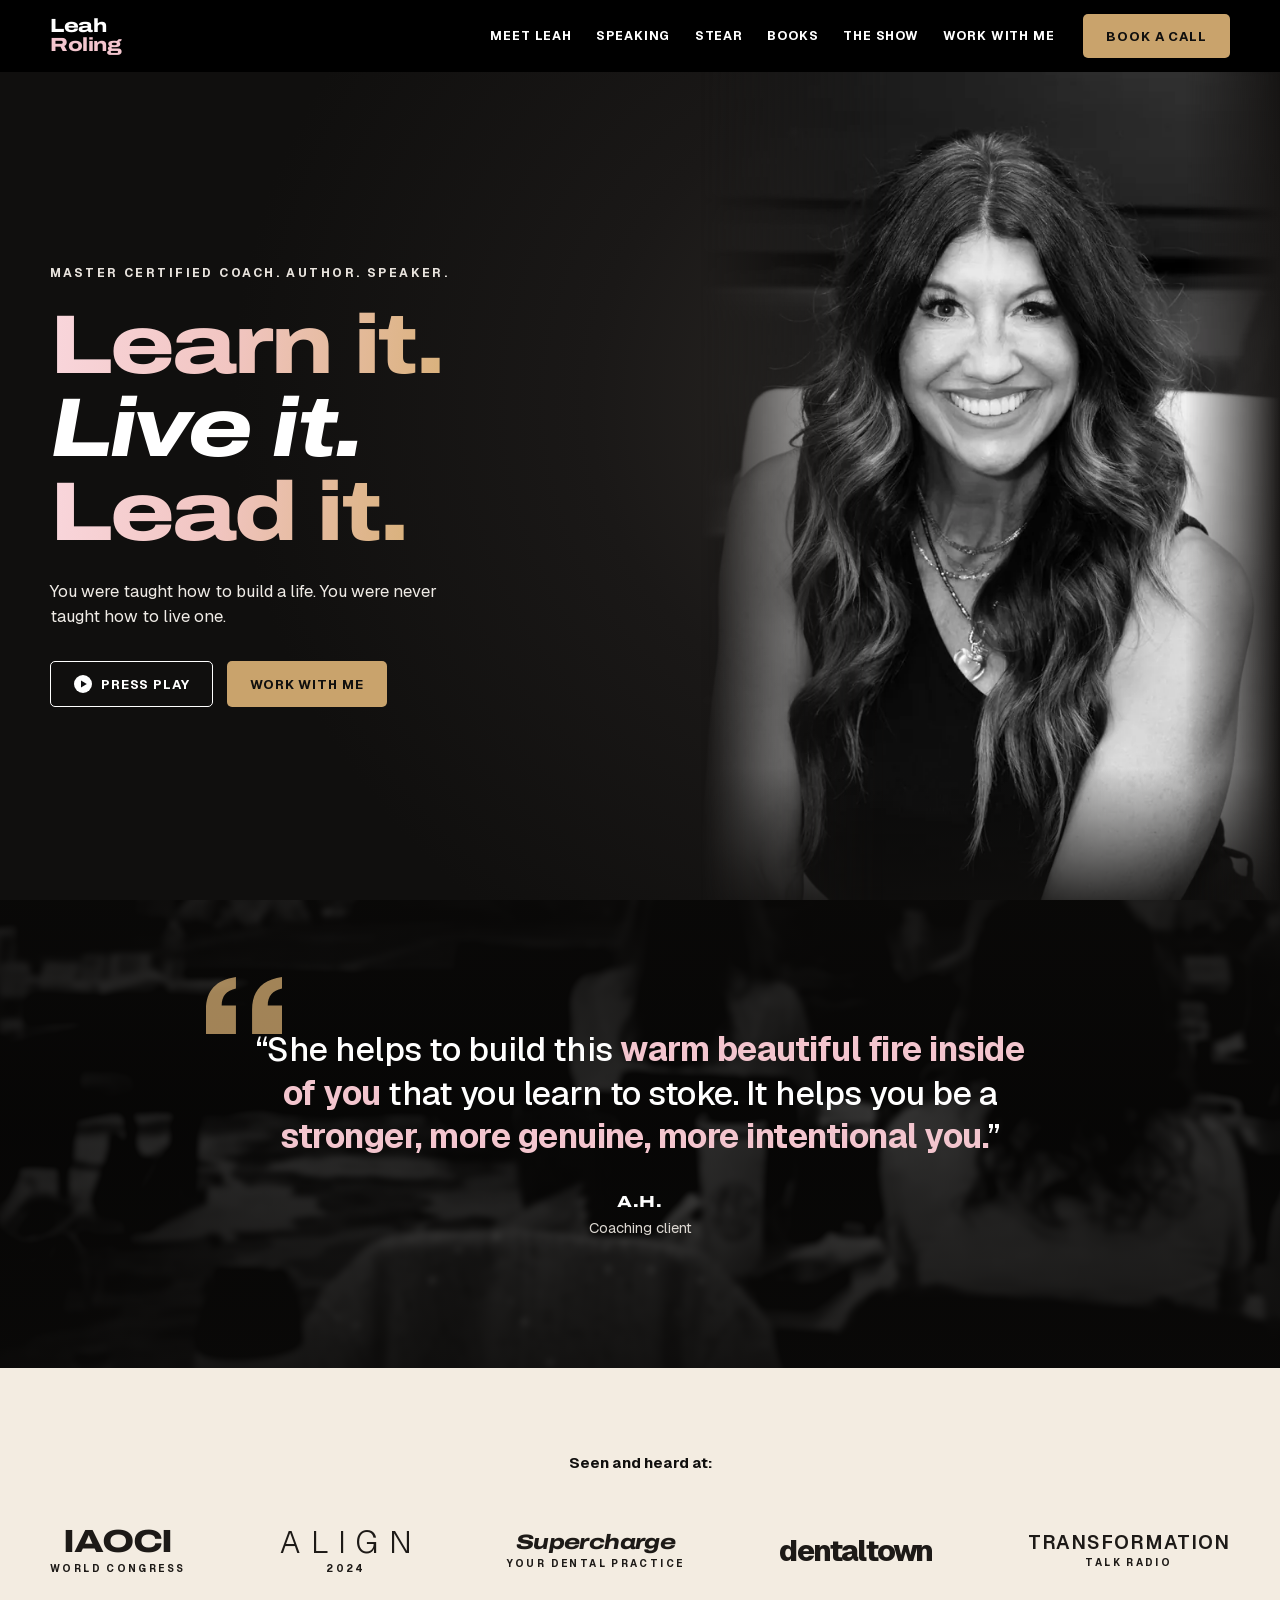
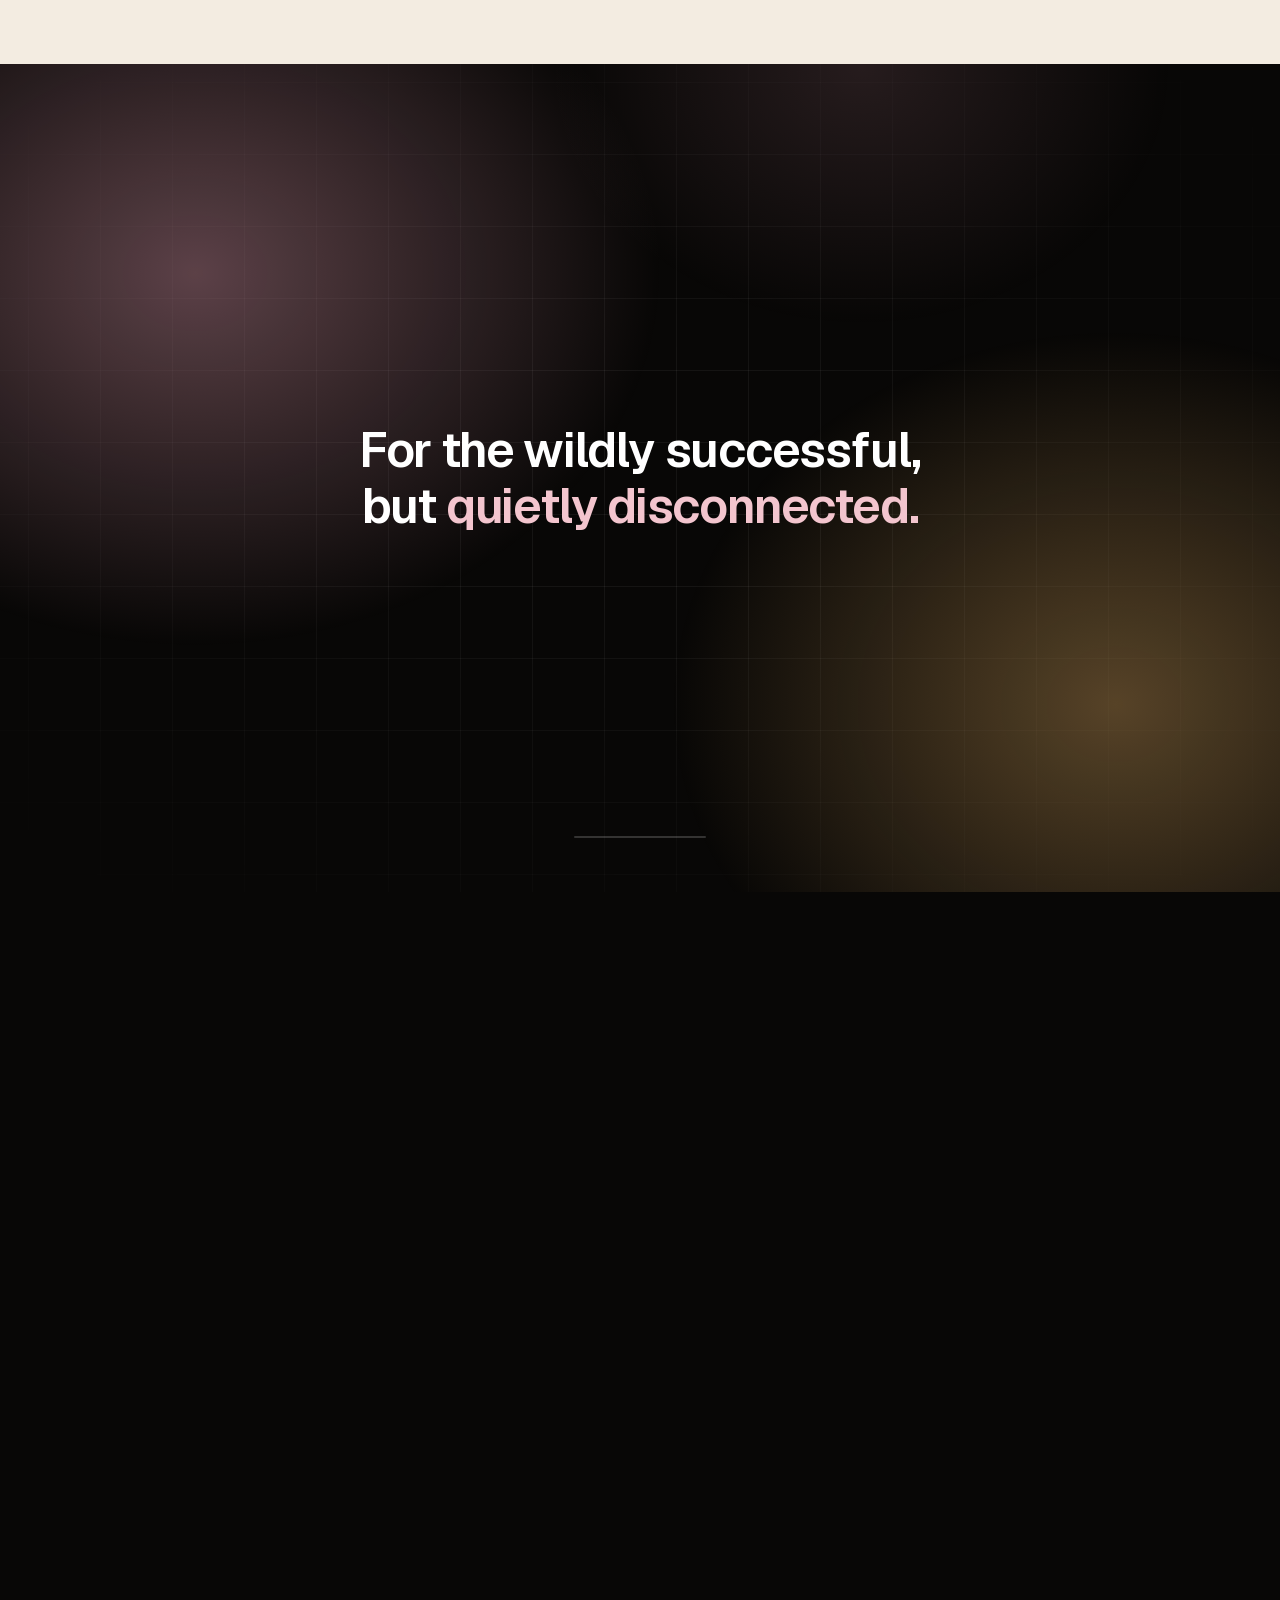
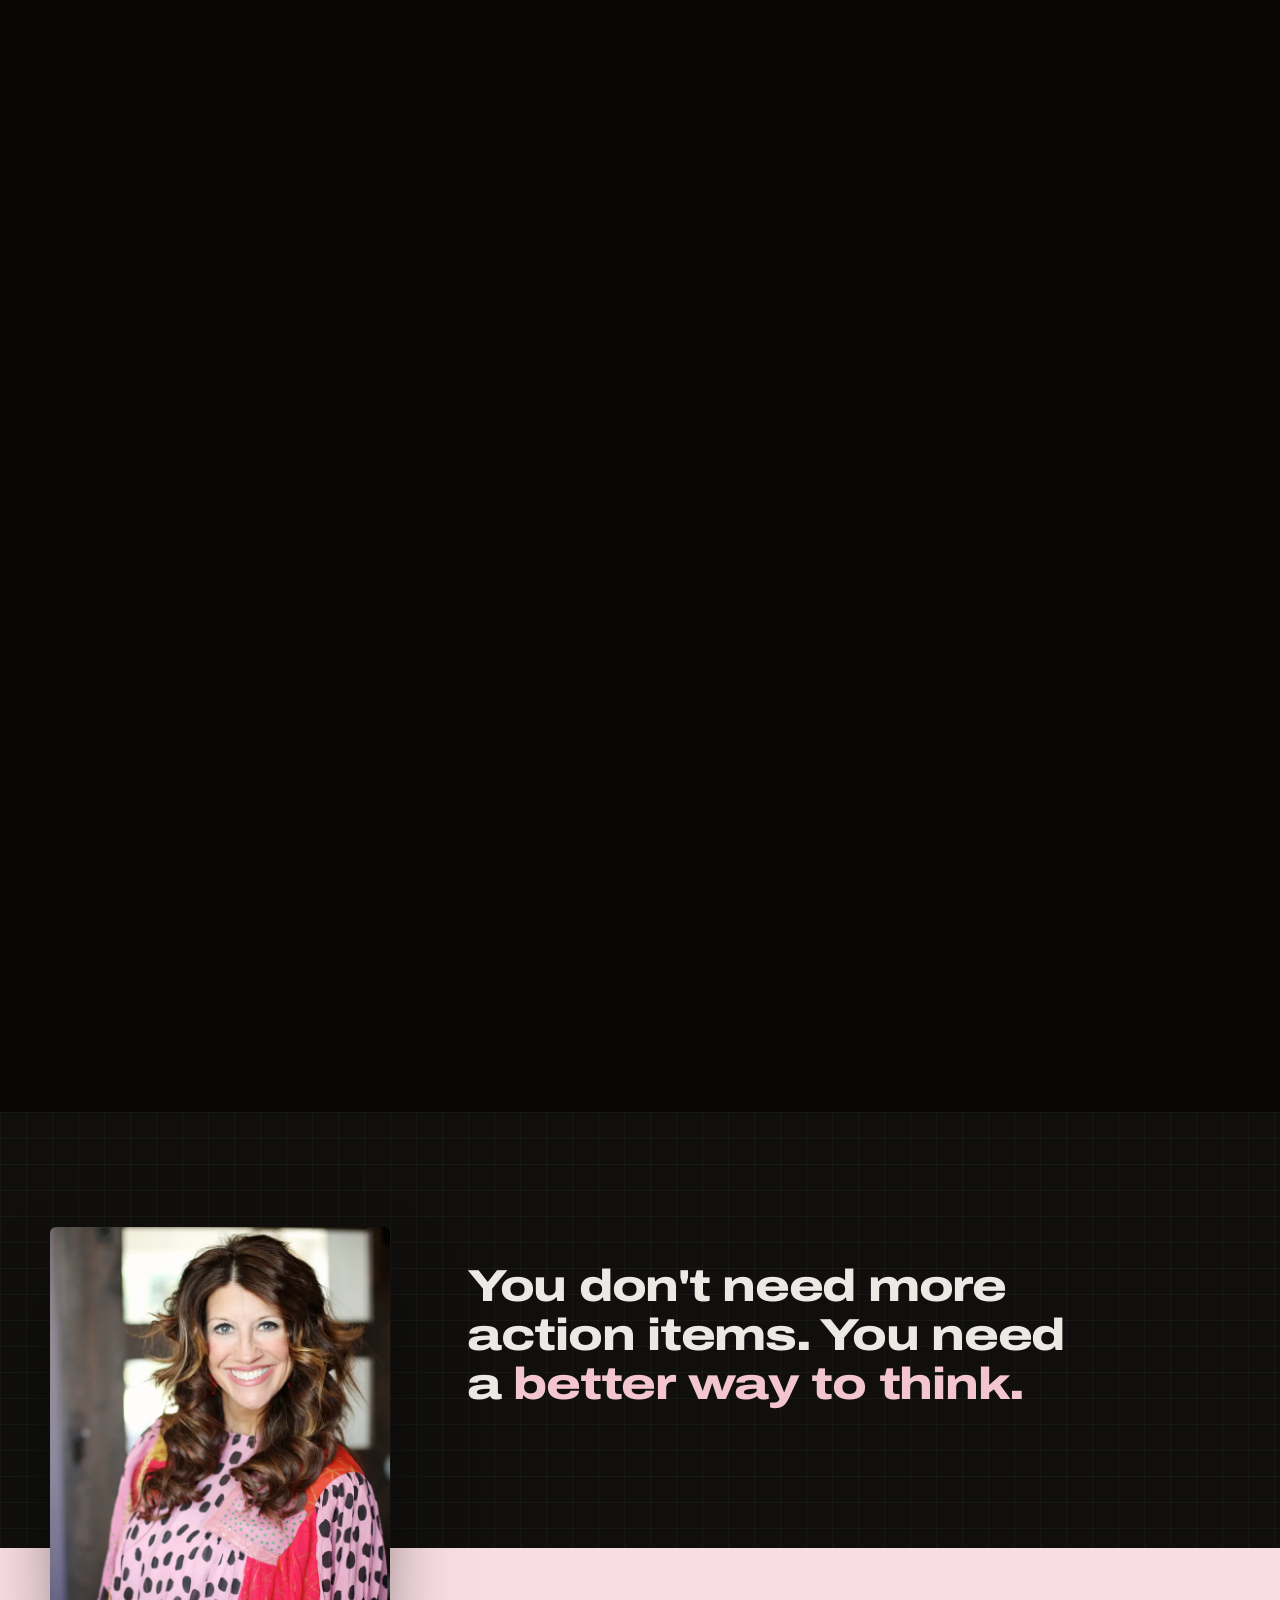
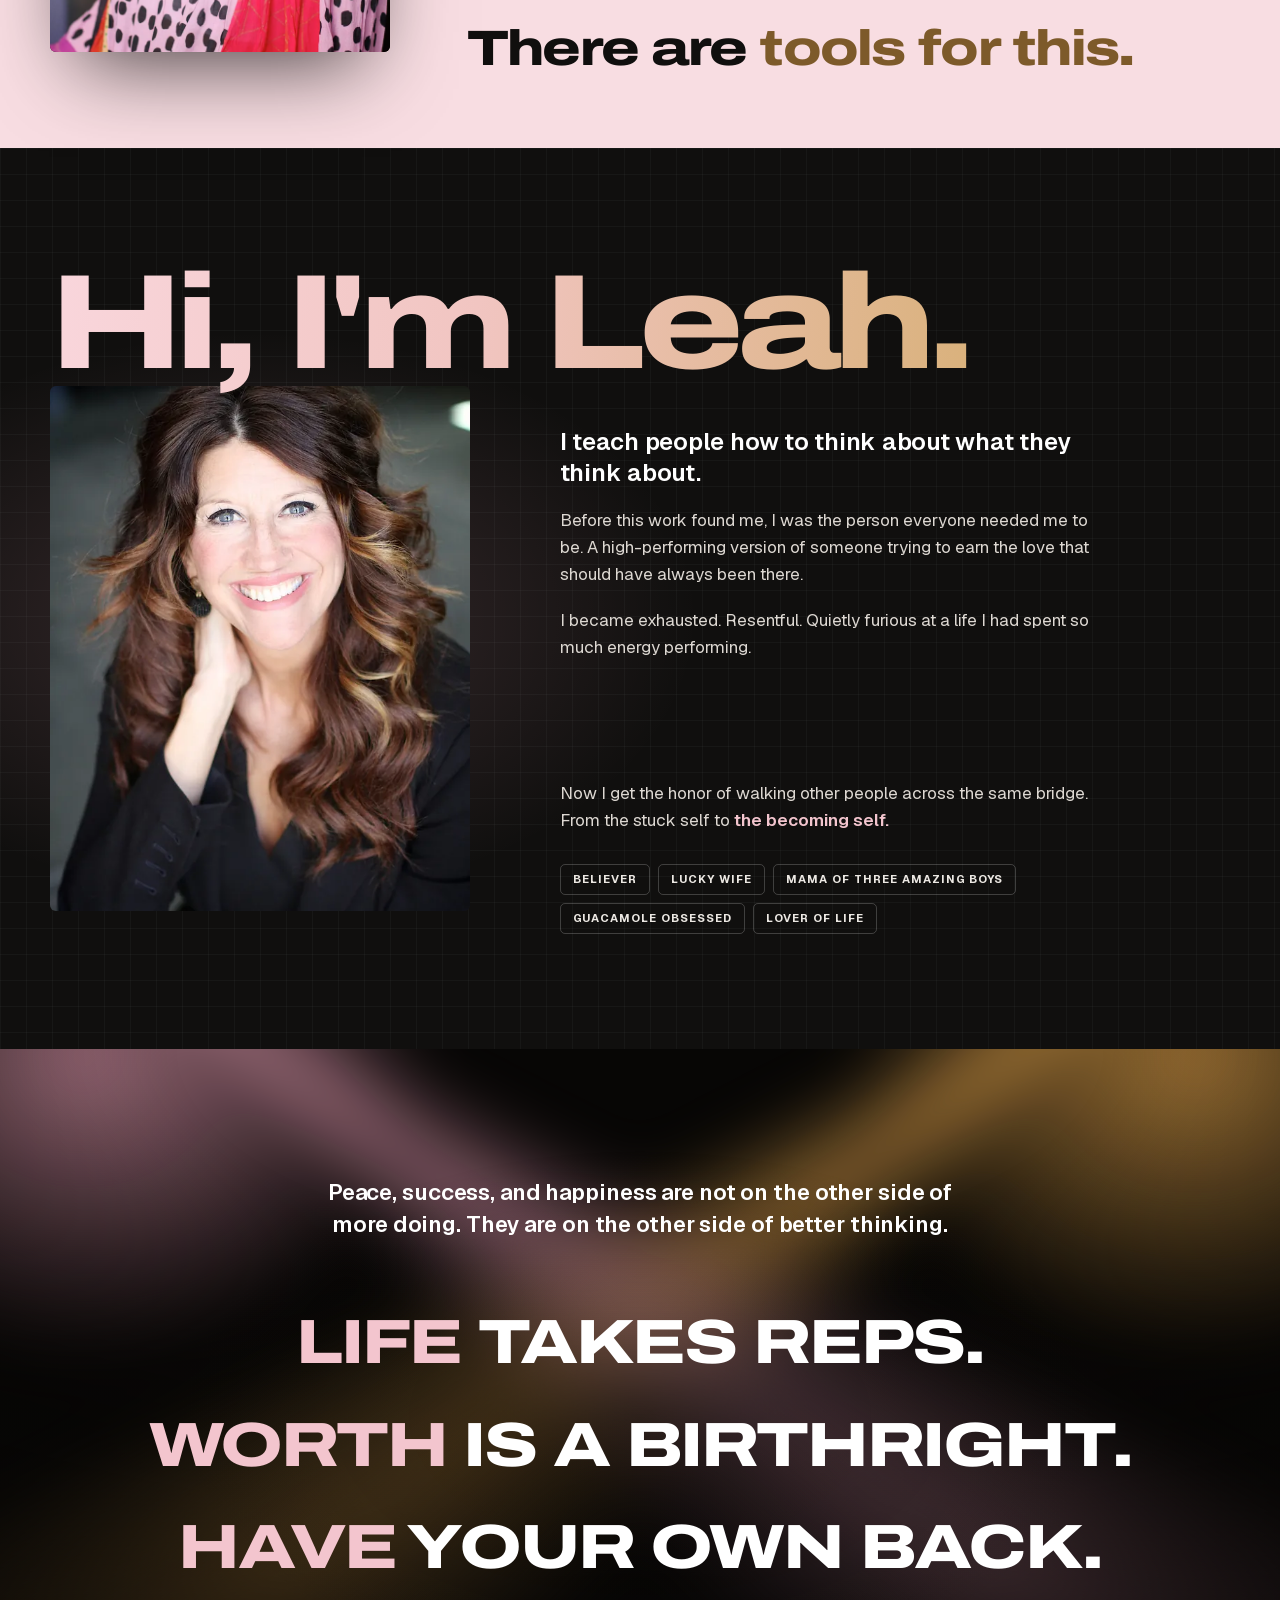
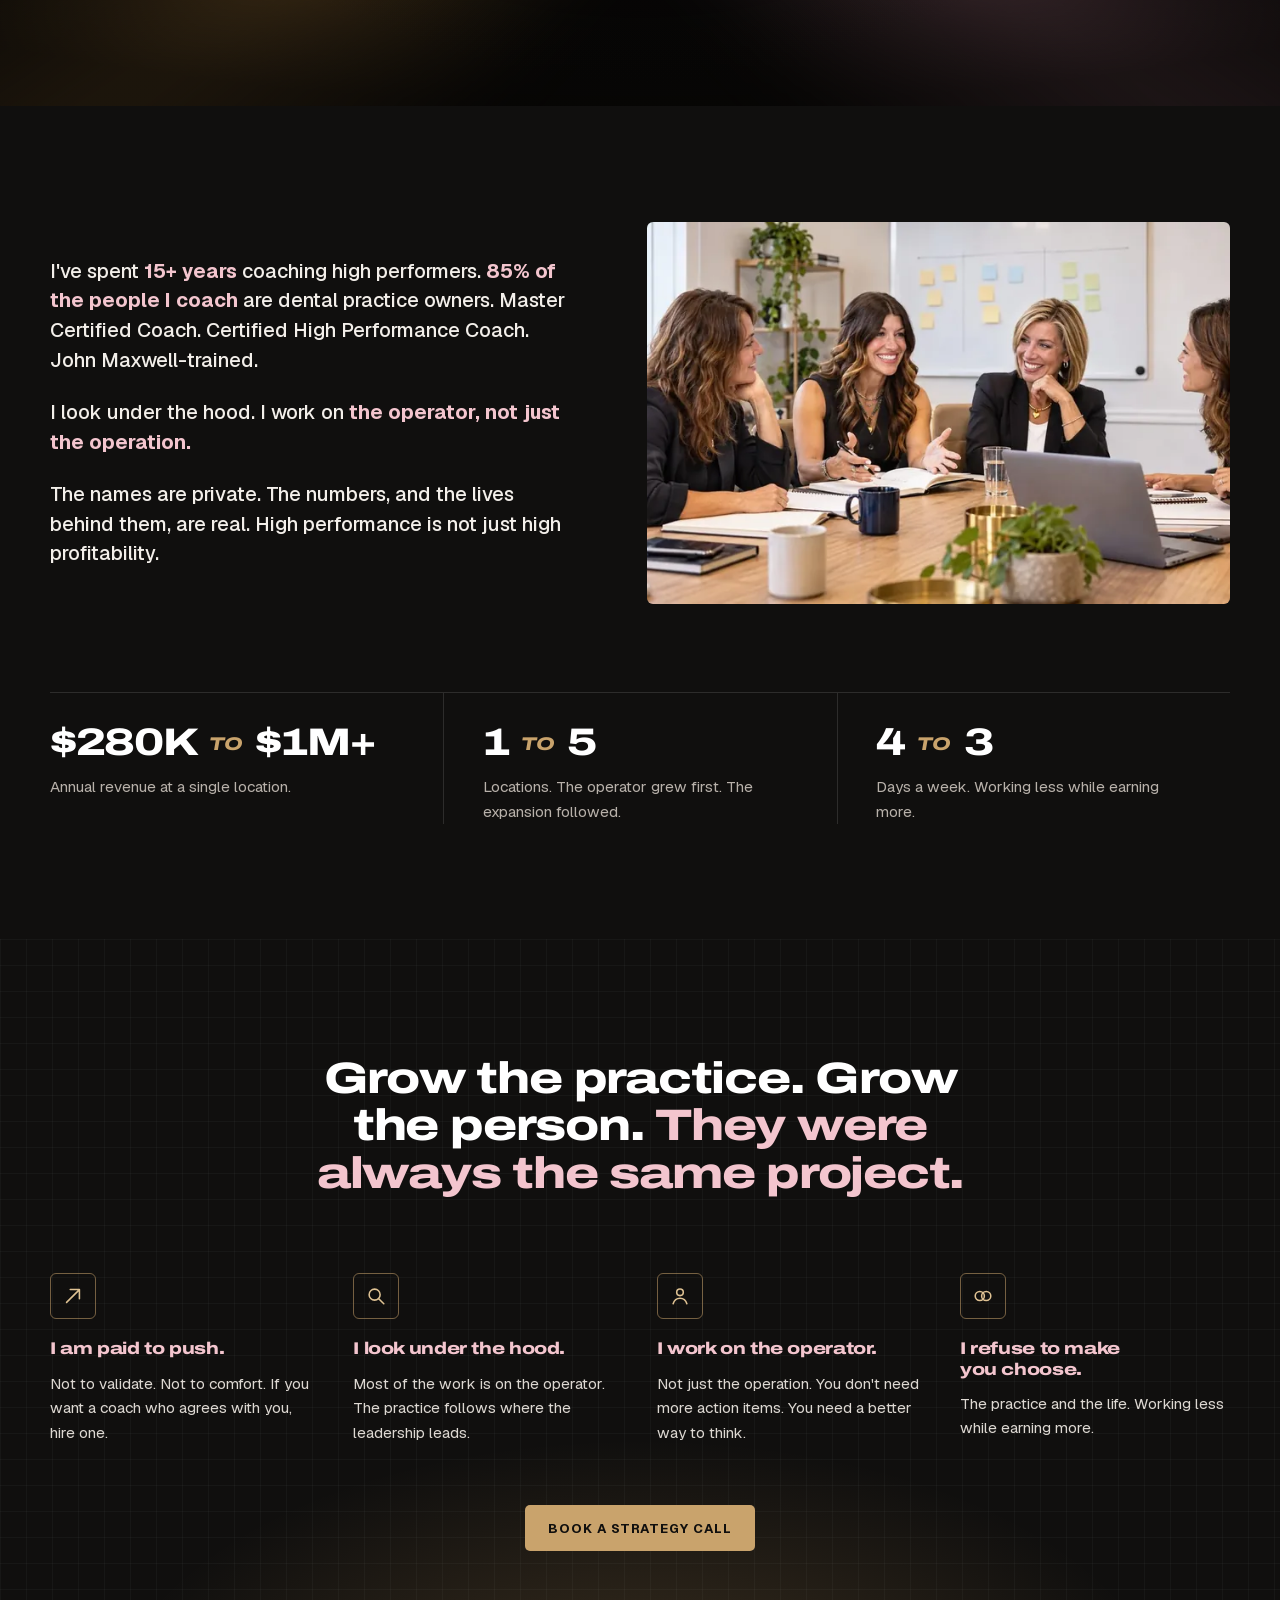
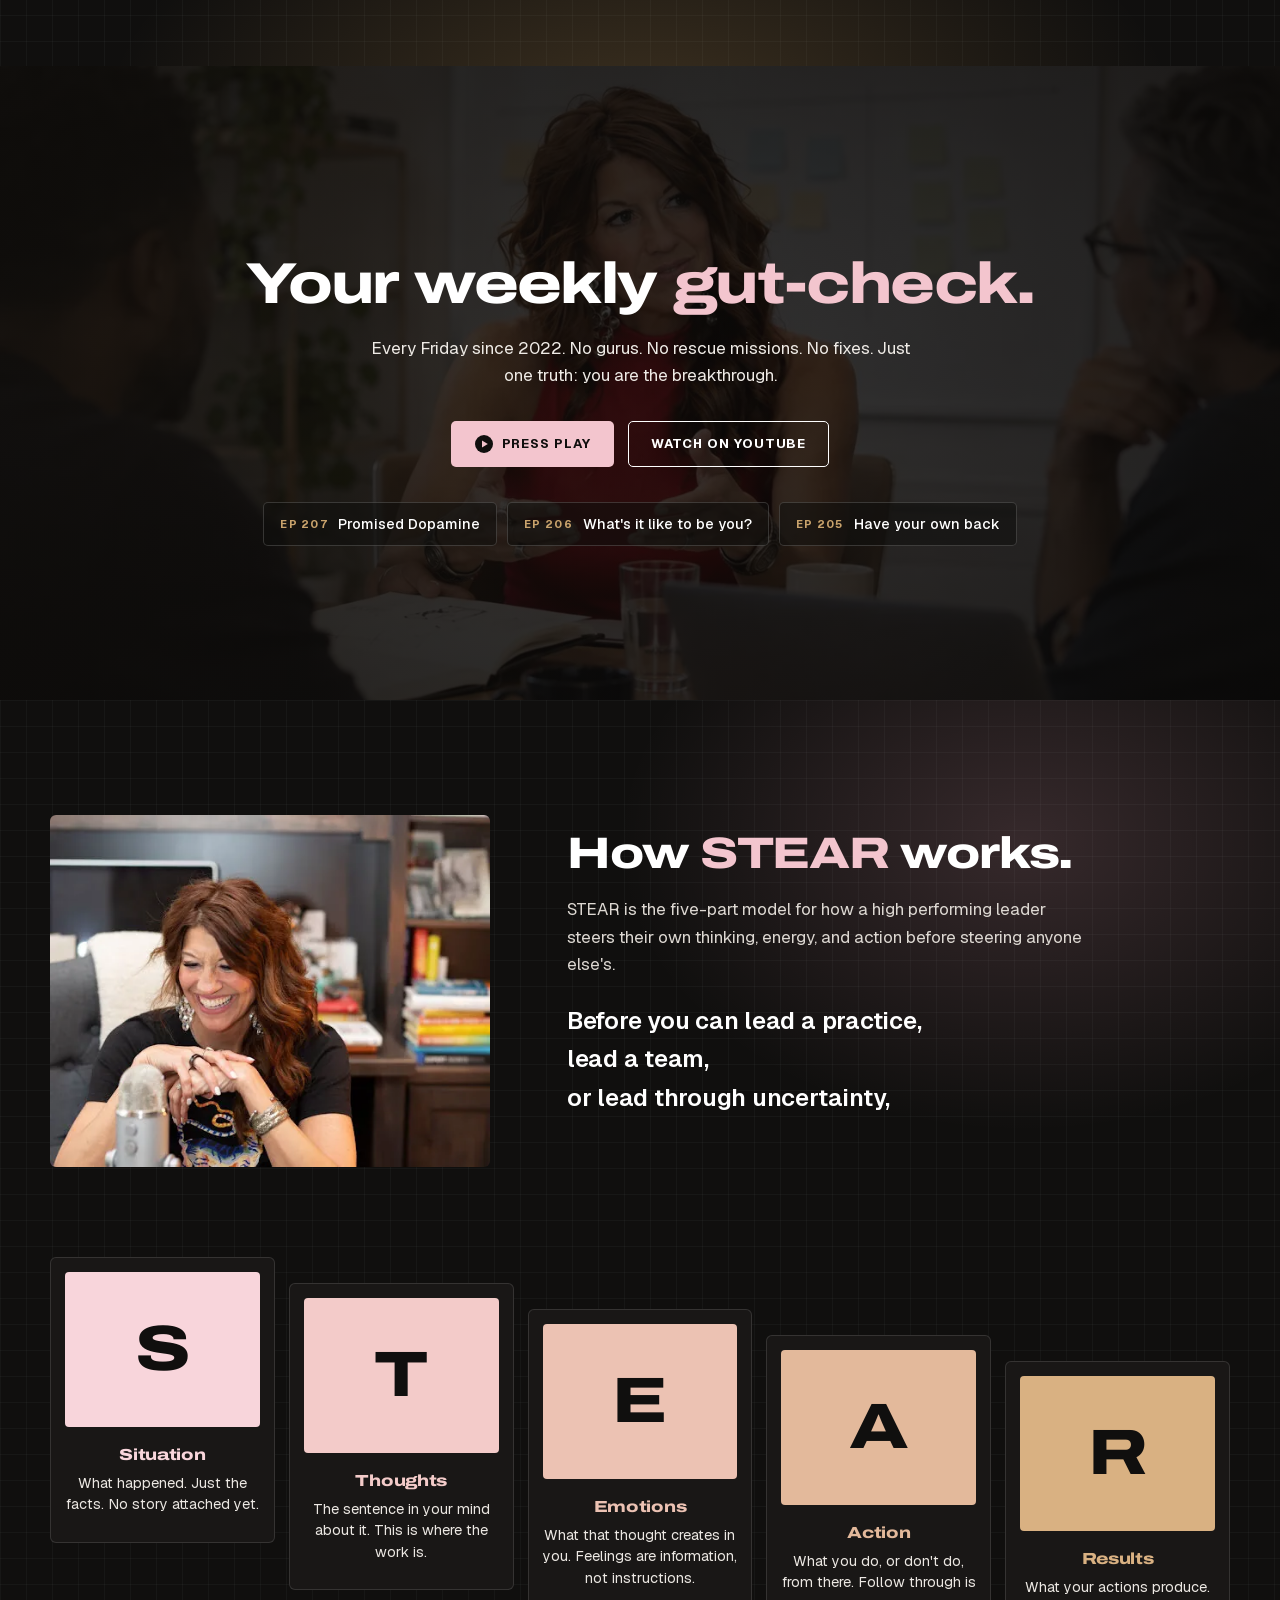
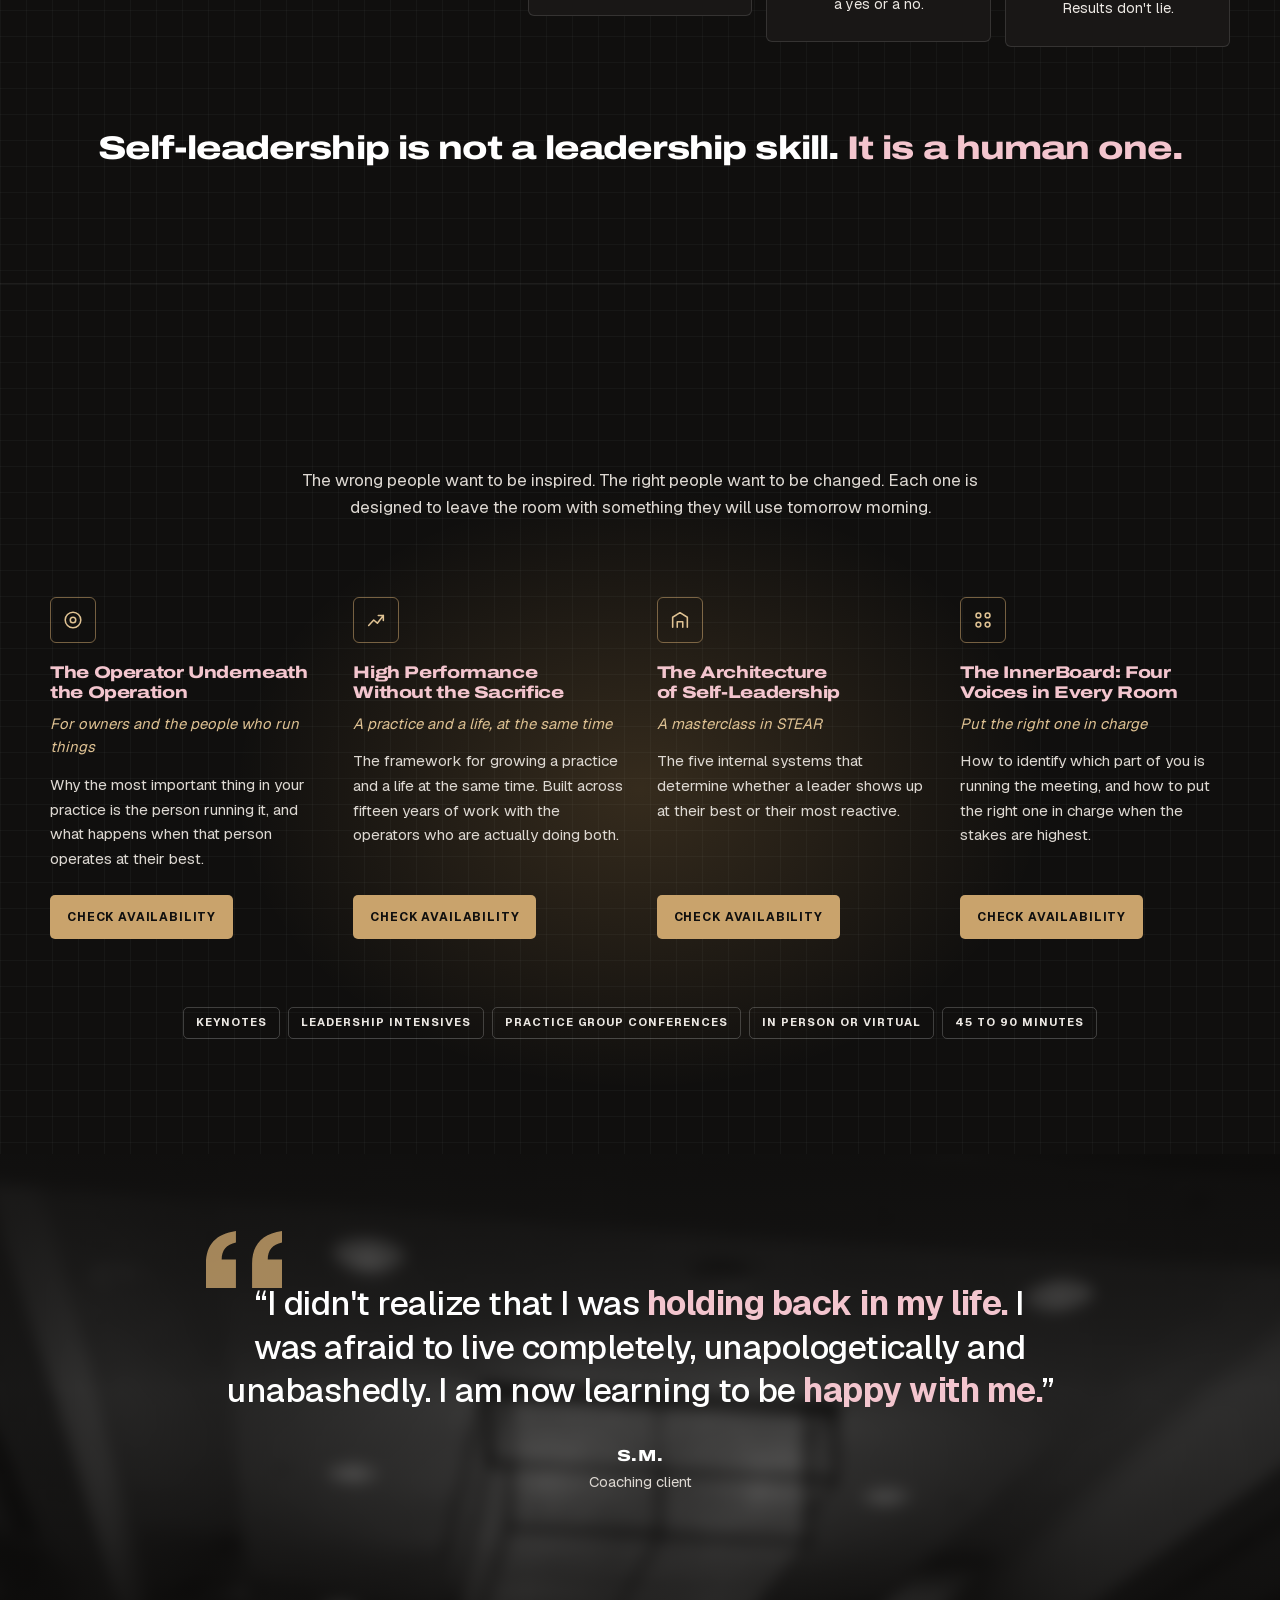
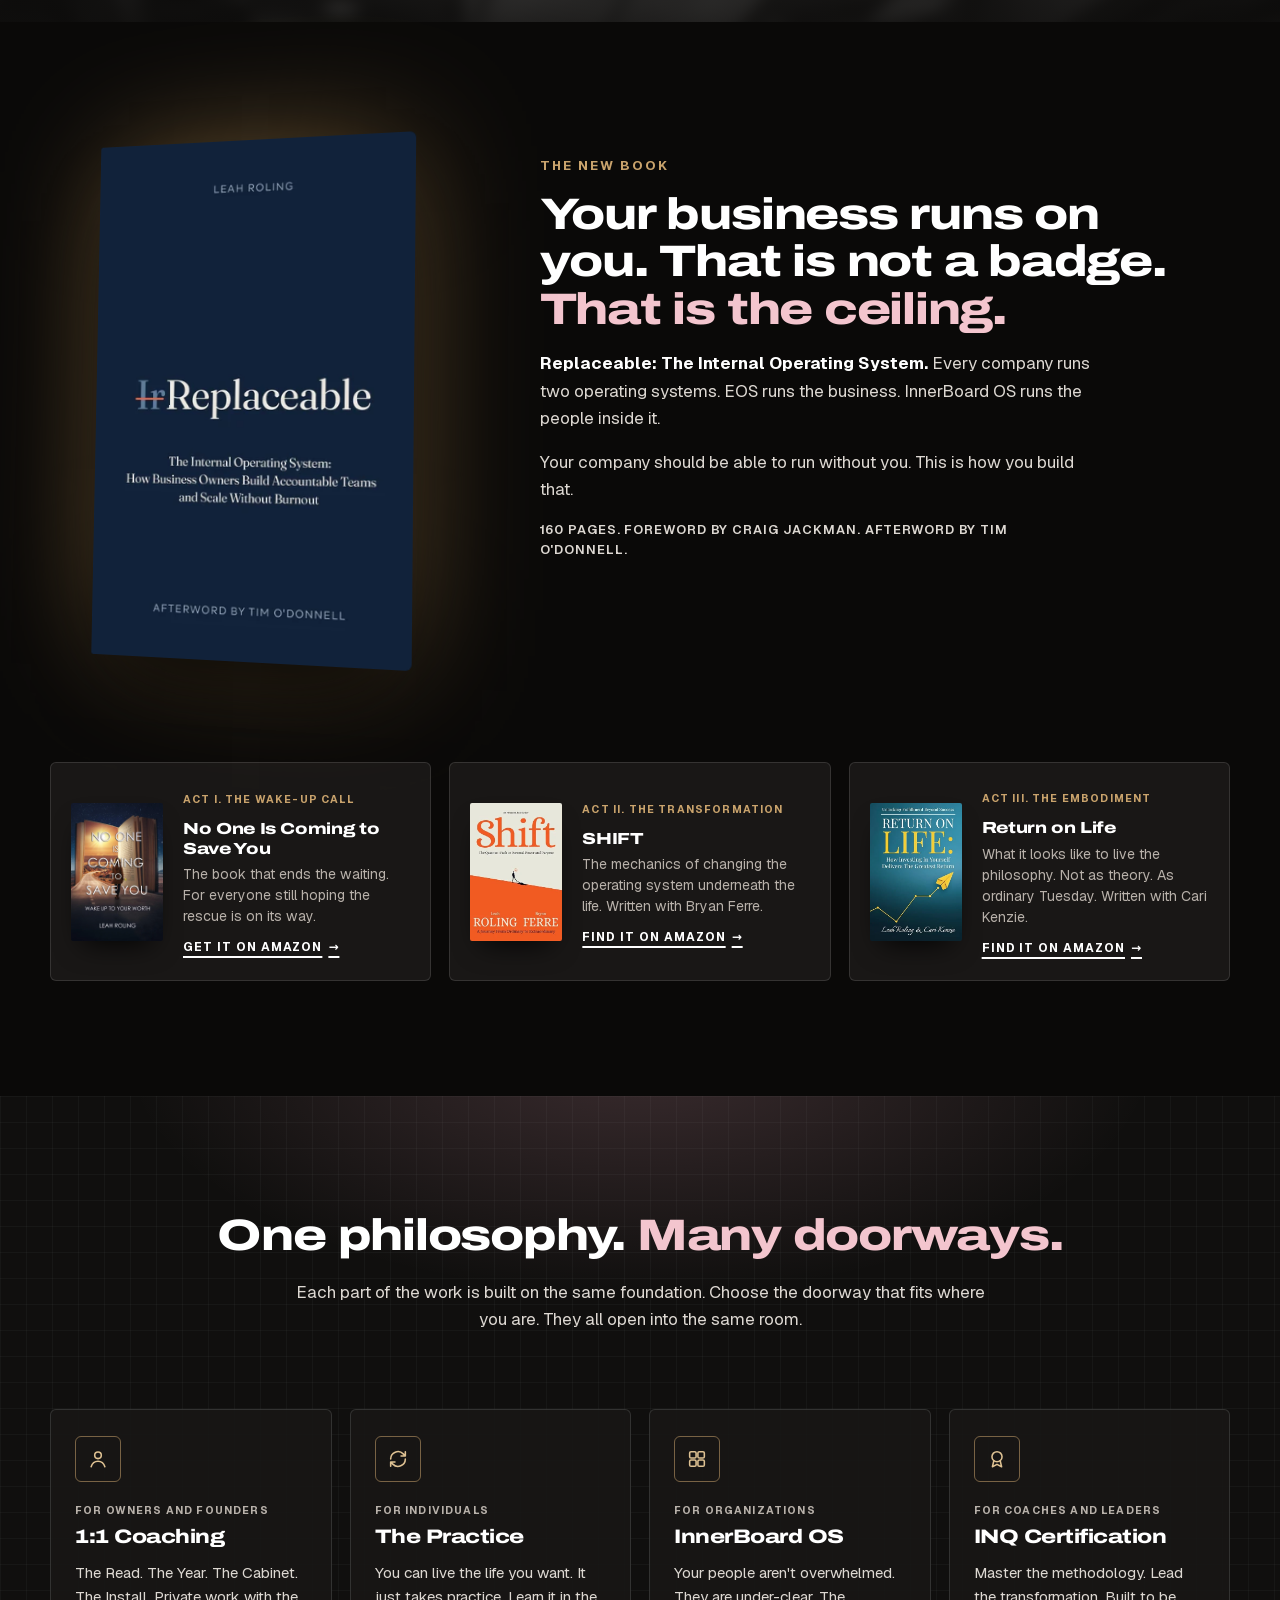
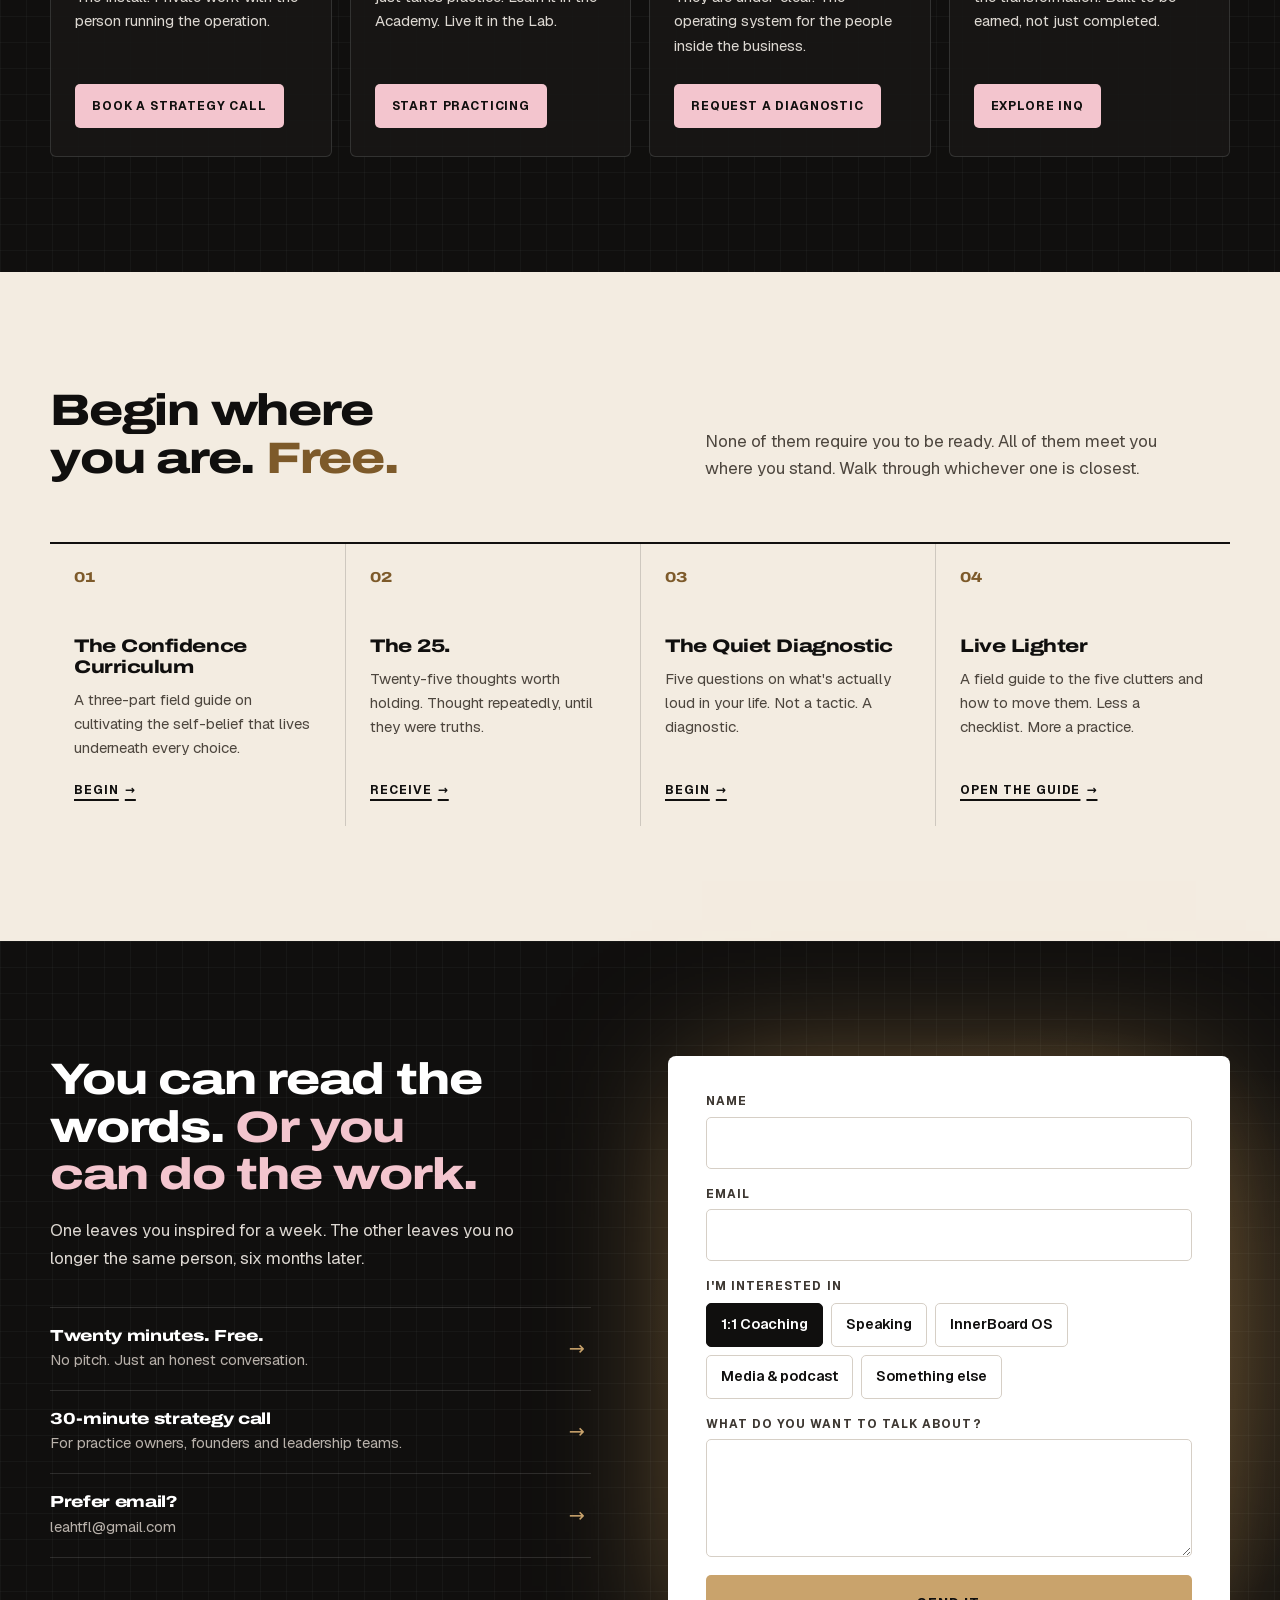
==== commit 9096b066: "Recolor the site in pale pink and gold tan Replaces the violet accent with two warm accents on a war" ====
--- a/index.html
+++ b/index.html
@@ -118,7 +118,7 @@
         <p class="hero__sub">You were taught how to build a life. You were never taught how to live one.</p>
         <div class="hero__cta">
           <a class="btn btn--line" href="#show">
-            <svg class="ic-play" viewBox="0 0 20 20" aria-hidden="true"><circle cx="10" cy="10" r="9" fill="currentColor"/><path d="M8 6.4v7.2l5.8-3.6z" fill="var(--play, #0e0e10)"/></svg>
+            <svg class="ic-play" viewBox="0 0 20 20" aria-hidden="true"><circle cx="10" cy="10" r="9" fill="currentColor"/><path d="M8 6.4v7.2l5.8-3.6z" fill="var(--play, #100f0e)"/></svg>
             Press play
           </a>
           <a class="btn btn--solid" href="#work">Work with me</a>
@@ -288,7 +288,7 @@
         <p class="show__sub" data-reveal>Every Friday since 2022. No gurus. No rescue missions. No fixes. Just one truth: you are the breakthrough.</p>
         <div class="btns" data-reveal>
           <a class="btn btn--hi" href="https://podcasts.apple.com/us/podcast/the-becoming-you-show-with-leah-roling-from-potential/id1608085445" target="_blank" rel="noopener">
-            <svg class="ic-play" viewBox="0 0 20 20" aria-hidden="true"><circle cx="10" cy="10" r="9" fill="currentColor"/><path d="M8 6.4v7.2l5.8-3.6z" fill="var(--play, #a682ff)"/></svg>
+            <svg class="ic-play" viewBox="0 0 20 20" aria-hidden="true"><circle cx="10" cy="10" r="9" fill="currentColor"/><path d="M8 6.4v7.2l5.8-3.6z" fill="var(--play, #f3c5ce)"/></svg>
             Press play
           </a>
           <a class="btn btn--line" href="https://www.youtube.com/@leahrolingcoaching" target="_blank" rel="noopener">Watch on YouTube</a>
--- a/assets/css/styles.css
+++ b/assets/css/styles.css
@@ -24,19 +24,23 @@
 
 :root {
   --black: #000;
-  --char: #0e0e10;
-  --char-2: #151518;
-  --paper: #efefed;
+  --char: #100f0e;
+  --char-2: #191716;
+  --paper: #f3ece1;
+  --blush: #f8dde2;
   --white: #fff;
-  --ink: #0e0e10;
-  --soft: #d6d5da;
-  --mute: #b1b0b7;
+  --ink: #100f0e;
+  --soft: #ddd8d2;
+  --mute: #b8b1aa;
   --line: rgba(255, 255, 255, 0.12);
-  --violet: #7c3aed;
-  --violet-deep: #6427d6;
-  --violet-hi: #a682ff;
-  --violet-rgb: 124, 58, 237;
-  --hi-rgb: 166, 130, 255;
+  --pink: #f3c5ce;
+  --pink-rgb: 243, 197, 206;
+  --gold: #c9a36c;
+  --gold-hi: #dfc293;
+  --gold-deep: #7d5a2a;
+  --gold-rgb: 201, 163, 108;
+  --glow-pink: 255, 178, 198;
+  --glow-gold: 240, 184, 104;
   --display: "Archivo Expanded", "Arial Black", "Helvetica Neue", Arial, sans-serif;
   --body: "Geist", system-ui, -apple-system, "Segoe UI", Roboto, Arial, sans-serif;
   --wrap: 1180px;
@@ -132,13 +136,14 @@
 }
 
 :focus-visible {
-  outline: 2px solid var(--violet-hi);
+  outline: 2px solid var(--gold-hi);
   outline-offset: 3px;
 }
 
 ::selection {
-  background: var(--violet);
-  color: var(--white);
+  background: var(--gold);
+  color: var(--ink);
+  -webkit-text-fill-color: var(--ink);
 }
 
 .wrap {
@@ -164,11 +169,31 @@
 }
 
 .hi {
-  color: var(--violet-hi);
+  color: var(--pink);
 }
 
 .center {
   text-align: center;
+}
+
+@supports ((-webkit-background-clip: text) or (background-clip: text)) {
+  .hero__line.hi,
+  .meet__title {
+    width: fit-content;
+    background: linear-gradient(96deg, #f9d6dc 0%, #f1c5c1 46%, #d9b17b 100%);
+    -webkit-background-clip: text;
+    background-clip: text;
+    -webkit-text-fill-color: transparent;
+  }
+
+  .hero__line.hi {
+    padding-right: 0.06em;
+  }
+
+  .meet__title {
+    margin-bottom: -0.16em;
+    padding: 0 0.05em 0.16em 0;
+  }
 }
 
 .h2 {
@@ -189,7 +214,7 @@
   font: 700 0.8125rem/1.2 var(--body);
   letter-spacing: 0.16em;
   text-transform: uppercase;
-  color: var(--violet-hi);
+  color: var(--gold);
 }
 
 .btn {
@@ -218,13 +243,13 @@
 }
 
 .btn--solid {
-  background: var(--violet);
-  color: var(--white);
+  background: var(--gold);
+  color: var(--ink);
 }
 
 .btn--solid:hover {
-  background: #8b4df6;
-  box-shadow: 0 12px 32px -10px rgba(var(--violet-rgb), 0.9);
+  background: var(--gold-hi);
+  box-shadow: 0 12px 32px -10px rgba(var(--gold-rgb), 0.7);
 }
 
 .btn--line {
@@ -240,8 +265,8 @@
 }
 
 .btn--hi {
-  --play: var(--violet-hi);
-  background: var(--violet-hi);
+  --play: var(--pink);
+  background: var(--pink);
   color: var(--ink);
 }
 
@@ -280,9 +305,9 @@
   place-items: center;
   width: 46px;
   height: 46px;
+  border: 1px solid rgba(var(--gold-rgb), 0.55);
   border-radius: 6px;
-  background: rgba(var(--violet-rgb), 0.18);
-  color: var(--violet-hi);
+  color: var(--gold-hi);
 }
 
 .ico svg {
@@ -360,7 +385,7 @@
 }
 
 .logo span:last-child {
-  color: var(--violet-hi);
+  color: var(--pink);
 }
 
 .bar__nav {
@@ -390,7 +415,7 @@
   right: 0;
   bottom: 9px;
   height: 2px;
-  background: var(--violet-hi);
+  background: var(--pink);
   transform: scaleX(0);
   transform-origin: left;
   transition: transform 0.3s var(--ease);
@@ -398,7 +423,7 @@
 
 .bar__nav a:hover,
 .bar__nav a[aria-current="true"] {
-  color: var(--violet-hi);
+  color: var(--pink);
 }
 
 .bar__nav a:hover::after,
@@ -483,7 +508,7 @@
 }
 
 .menu li a:hover {
-  color: var(--violet-hi);
+  color: var(--pink);
 }
 
 .hero {
@@ -493,7 +518,7 @@
   align-items: center;
   min-height: min(calc(100svh - var(--bar-h)), 840px);
   overflow: hidden;
-  background: radial-gradient(56% 80% at 74% 40%, #2a2a2f 0%, #18181b 50%, var(--char) 100%);
+  background: radial-gradient(56% 80% at 74% 40%, #2d2a27 0%, #1a1817 50%, var(--char) 100%);
 }
 
 .hero__photo {
@@ -520,7 +545,7 @@
   position: absolute;
   inset: auto 0 0 0;
   height: 16%;
-  background: linear-gradient(transparent, rgba(14, 14, 16, 0.85));
+  background: linear-gradient(transparent, rgba(16, 15, 14, 0.85));
 }
 
 .hero__in {
@@ -532,7 +557,7 @@
   font: 700 0.76rem/1.4 var(--body);
   letter-spacing: 0.2em;
   text-transform: uppercase;
-  color: #e3e2e8;
+  color: #e8e3dd;
   animation: rise 1s var(--ease) both;
 }
 
@@ -568,7 +593,7 @@
   margin-top: 1.6rem;
   font-size: clamp(1.02rem, 1.3vw, 1.1875rem);
   line-height: 1.5;
-  color: #ecebef;
+  color: #efebe6;
   animation: rise 1s var(--ease) 0.5s both;
 }
 
@@ -605,7 +630,7 @@
   isolation: isolate;
   overflow: hidden;
   padding: clamp(80px, 10vw, 132px) 0;
-  background: #0a0a0b;
+  background: #0b0a09;
   text-align: center;
 }
 
@@ -632,7 +657,7 @@
   position: absolute;
   inset: 0;
   z-index: -1;
-  background: linear-gradient(180deg, rgba(10, 10, 11, 0.84) 0%, rgba(10, 10, 11, 0.62) 50%, rgba(10, 10, 11, 0.86) 100%);
+  background: linear-gradient(180deg, rgba(11, 10, 9, 0.84) 0%, rgba(11, 10, 9, 0.62) 50%, rgba(11, 10, 9, 0.86) 100%);
 }
 
 .quote__in {
@@ -646,7 +671,7 @@
   top: clamp(-52px, -4vw, -38px);
   z-index: -1;
   width: clamp(48px, 6vw, 76px);
-  color: rgba(var(--violet-rgb), 0.7);
+  color: rgba(var(--gold-rgb), 0.8);
 }
 
 .quote blockquote p {
@@ -706,7 +731,7 @@
   display: grid;
   justify-items: center;
   gap: 6px;
-  color: #1c1c1f;
+  color: #1d1a17;
   line-height: 1;
   text-align: center;
 }
@@ -746,7 +771,7 @@
 
 .pin {
   position: relative;
-  background: #060609;
+  background: #080706;
 }
 
 .pin__stage {
@@ -760,7 +785,7 @@
   position: absolute;
   inset: -12%;
   z-index: -1;
-  background: radial-gradient(42% 52% at 24% 32%, rgba(var(--violet-rgb), 0.46), transparent 70%), radial-gradient(38% 50% at 80% 72%, rgba(70, 92, 255, 0.3), transparent 70%), radial-gradient(28% 36% at 62% 12%, rgba(var(--hi-rgb), 0.18), transparent 70%);
+  background: radial-gradient(42% 52% at 22% 30%, rgba(var(--glow-pink), 0.34), transparent 70%), radial-gradient(40% 52% at 80% 72%, rgba(var(--glow-gold), 0.34), transparent 70%), radial-gradient(28% 36% at 64% 10%, rgba(var(--glow-pink), 0.12), transparent 70%);
   transform: translate3d(calc(var(--p, 0) * -7%), calc(var(--p, 0) * 6%), 0) rotate(calc(var(--p, 0) * 8deg));
   will-change: transform;
 }
@@ -844,7 +869,7 @@
 .pin__meter i {
   display: block;
   height: 100%;
-  background: var(--violet-hi);
+  background: linear-gradient(90deg, var(--pink), var(--gold));
   transform: scaleX(var(--p, 0));
   transform-origin: left;
 }
@@ -884,12 +909,12 @@
   padding-bottom: 104px;
   font: 800 clamp(1.7rem, 3.5vw, 2.8rem) / 1.1 var(--display);
   letter-spacing: -0.028em;
-  color: #e9e8ec;
+  color: #ece8e3;
   text-wrap: balance;
 }
 
 .tools {
-  background: var(--white);
+  background: var(--blush);
   color: var(--ink);
 }
 
@@ -905,11 +930,11 @@
 }
 
 .tools span {
-  color: var(--violet);
+  color: var(--gold-deep);
 }
 
 .meet {
-  --glow: radial-gradient(48% 44% at 20% 52%, rgba(var(--violet-rgb), 0.22), transparent 72%);
+  --glow: radial-gradient(48% 44% at 20% 52%, rgba(var(--glow-pink), 0.17), transparent 72%);
   padding: clamp(72px, 9vw, 120px) 0 var(--pad);
   overflow: hidden;
 }
@@ -919,7 +944,7 @@
   z-index: 2;
   font: 800 clamp(2.1rem, 11.4vw, 8.4rem) / 0.9 var(--display);
   letter-spacing: -0.05em;
-  color: var(--violet-hi);
+  color: var(--pink);
   white-space: nowrap;
 }
 
@@ -982,7 +1007,7 @@
   font: 700 0.7rem/1 var(--body);
   letter-spacing: 0.09em;
   text-transform: uppercase;
-  color: #e9e8ec;
+  color: #ece8e3;
 }
 
 .stage {
@@ -990,7 +1015,7 @@
   isolation: isolate;
   overflow: hidden;
   padding: clamp(84px, 10vw, 140px) 0;
-  background: #05040b;
+  background: #070605;
   text-align: center;
 }
 
@@ -998,8 +1023,8 @@
   position: absolute;
   inset: -34% -12% -12%;
   z-index: -1;
-  background: conic-gradient(from 108deg at 16% 4%, transparent 0deg, rgba(var(--hi-rgb), 0.55) 8deg, transparent 17deg, transparent 27deg, rgba(84, 104, 255, 0.46) 35deg, transparent 46deg, transparent 57deg, rgba(var(--violet-rgb), 0.6) 65deg, transparent 77deg, transparent 360deg), conic-gradient(from 172deg at 86% 4%, transparent 0deg, rgba(var(--violet-rgb), 0.62) 9deg, transparent 19deg, transparent 29deg, rgba(var(--hi-rgb), 0.42) 37deg, transparent 47deg, transparent 58deg, rgba(84, 104, 255, 0.46) 66deg, transparent 78deg, transparent 360deg);
-  filter: blur(26px);
+  background: radial-gradient(30% 44% at 15% 24%, rgba(var(--glow-pink), 0.6), transparent 72%), radial-gradient(30% 44% at 85% 24%, rgba(var(--glow-gold), 0.62), transparent 72%), conic-gradient(from 116deg at 14% 8%, transparent 0deg, rgba(var(--glow-pink), 0.5) 10deg, transparent 22deg, transparent 360deg), conic-gradient(from 222deg at 86% 8%, transparent 0deg, rgba(var(--glow-gold), 0.52) 12deg, transparent 22deg, transparent 360deg);
+  filter: blur(30px) saturate(1.25);
   will-change: transform;
   animation: sway 16s ease-in-out infinite alternate;
 }
@@ -1009,7 +1034,7 @@
   position: absolute;
   inset: 0;
   z-index: -1;
-  background: radial-gradient(120% 100% at 50% 0%, transparent 30%, rgba(5, 4, 11, 0.82) 100%);
+  background: radial-gradient(46% 52% at 50% 56%, rgba(7, 6, 5, 0.5), transparent 78%), radial-gradient(120% 100% at 50% 0%, transparent 30%, rgba(7, 6, 5, 0.82) 100%);
 }
 
 @keyframes sway {
@@ -1042,16 +1067,16 @@
 }
 
 .stage__list span {
-  color: var(--violet-hi);
+  color: var(--pink);
 }
 
 .stage--cta .stage__beams {
   inset: -12% -12% -34%;
-  background: conic-gradient(from 6deg at 14% 96%, transparent 0deg, rgba(var(--violet-rgb), 0.62) 9deg, transparent 19deg, transparent 29deg, rgba(var(--hi-rgb), 0.46) 37deg, transparent 47deg, transparent 58deg, rgba(84, 104, 255, 0.5) 66deg, transparent 78deg, transparent 360deg), conic-gradient(from 276deg at 86% 96%, transparent 0deg, rgba(84, 104, 255, 0.5) 8deg, transparent 18deg, transparent 29deg, rgba(var(--hi-rgb), 0.5) 37deg, transparent 47deg, transparent 58deg, rgba(var(--violet-rgb), 0.66) 66deg, transparent 78deg, transparent 360deg);
+  background: radial-gradient(30% 44% at 15% 80%, rgba(var(--glow-gold), 0.62), transparent 72%), radial-gradient(30% 44% at 85% 80%, rgba(var(--glow-pink), 0.6), transparent 72%), conic-gradient(from 42deg at 14% 94%, transparent 0deg, rgba(var(--glow-gold), 0.52) 12deg, transparent 22deg, transparent 360deg), conic-gradient(from 296deg at 86% 94%, transparent 0deg, rgba(var(--glow-pink), 0.5) 10deg, transparent 22deg, transparent 360deg);
 }
 
 .stage--cta::after {
-  background: radial-gradient(120% 100% at 50% 100%, transparent 30%, rgba(5, 4, 11, 0.8) 100%);
+  background: radial-gradient(46% 52% at 50% 48%, rgba(7, 6, 5, 0.5), transparent 78%), radial-gradient(120% 100% at 50% 100%, transparent 30%, rgba(7, 6, 5, 0.8) 100%);
 }
 
 .stage--cta .h2 {
@@ -1087,7 +1112,7 @@
   display: grid;
   gap: 1.4rem;
   font: 500 clamp(1.08rem, 1.55vw, 1.28rem) / 1.5 var(--body);
-  color: #f1f0f4;
+  color: #f3efea;
 }
 
 .proof__copy .hi {
@@ -1135,7 +1160,7 @@
   font: italic 800 0.48em/1 var(--display);
   letter-spacing: 0;
   text-transform: uppercase;
-  color: var(--violet-hi);
+  color: var(--gold);
   vertical-align: 0.3em;
 }
 
@@ -1147,7 +1172,7 @@
 }
 
 .ways {
-  --glow: radial-gradient(60% 56% at 50% 108%, rgba(var(--violet-rgb), 0.26), transparent 70%);
+  --glow: radial-gradient(60% 56% at 50% 108%, rgba(var(--glow-gold), 0.2), transparent 70%);
   padding: var(--pad) 0;
 }
 
@@ -1169,7 +1194,7 @@
   margin-top: 20px;
   font: 800 1.06rem/1.2 var(--display);
   letter-spacing: -0.022em;
-  color: var(--violet-hi);
+  color: var(--pink);
   text-wrap: balance;
 }
 
@@ -1188,7 +1213,7 @@
   isolation: isolate;
   overflow: hidden;
   padding: clamp(96px, 12vw, 172px) 0;
-  background: #09090b;
+  background: #0a0908;
   text-align: center;
 }
 
@@ -1218,7 +1243,7 @@
   position: absolute;
   inset: 0;
   z-index: -1;
-  background: radial-gradient(70% 90% at 50% 50%, rgba(9, 9, 11, 0.74), rgba(9, 9, 11, 0.9)), linear-gradient(120deg, rgba(var(--violet-rgb), 0.3), transparent 60%);
+  background: radial-gradient(70% 90% at 50% 50%, rgba(10, 9, 8, 0.74), rgba(10, 9, 8, 0.9)), linear-gradient(120deg, rgba(var(--gold-rgb), 0.2), transparent 60%);
 }
 
 .show .h2 {
@@ -1228,7 +1253,7 @@
 .show__sub {
   max-width: 35rem;
   margin: 1.2rem auto 0;
-  color: #ecebef;
+  color: #efebe6;
   text-wrap: pretty;
 }
 
@@ -1252,26 +1277,26 @@
   padding: 0 16px;
   border: 1px solid rgba(255, 255, 255, 0.16);
   border-radius: 5px;
-  background: rgba(14, 14, 16, 0.55);
+  background: rgba(16, 15, 14, 0.55);
   font-size: 0.9rem;
   font-weight: 500;
   transition: border-color 0.25s, background-color 0.25s;
 }
 
 .show__eps a:hover {
-  border-color: var(--violet-hi);
-  background: rgba(var(--violet-rgb), 0.3);
+  border-color: var(--gold);
+  background: rgba(var(--gold-rgb), 0.22);
 }
 
 .show__eps span {
   font: 700 0.68rem/1 var(--body);
   letter-spacing: 0.12em;
   text-transform: uppercase;
-  color: var(--violet-hi);
+  color: var(--gold);
 }
 
 .stear {
-  --glow: radial-gradient(44% 34% at 80% 12%, rgba(var(--violet-rgb), 0.2), transparent 72%);
+  --glow: radial-gradient(44% 34% at 80% 12%, rgba(var(--glow-pink), 0.16), transparent 72%);
   padding: var(--pad) 0;
 }
 
@@ -1320,26 +1345,34 @@
 .stear__blocks li {
   margin-top: calc(var(--i, 0) * 26px);
   padding: 14px 14px 26px;
-  border: 1px solid rgba(var(--hi-rgb), 0.18);
+  border: 1px solid rgba(255, 255, 255, 0.12);
   border-radius: 6px;
-  background: linear-gradient(180deg, rgba(var(--violet-rgb), 0.17), rgba(var(--violet-rgb), 0.05));
+  background: var(--char-2);
   text-align: center;
+}
+
+.stear__blocks li:nth-child(1) {
+  --tile: #f8d5db;
 }
 
 .stear__blocks li:nth-child(2) {
   --i: 1;
+  --tile: #f3cbc9;
 }
 
 .stear__blocks li:nth-child(3) {
   --i: 2;
+  --tile: #ecc2b3;
 }
 
 .stear__blocks li:nth-child(4) {
   --i: 3;
+  --tile: #e3b99b;
 }
 
 .stear__blocks li:nth-child(5) {
   --i: 4;
+  --tile: #d9b182;
 }
 
 .stear__letter {
@@ -1347,22 +1380,22 @@
   place-items: center;
   aspect-ratio: 1 / 0.8;
   border-radius: 4px;
-  background: rgba(var(--violet-rgb), 0.26);
+  background: var(--tile, var(--pink));
   font: 800 clamp(2.6rem, 5vw, 4.4rem) / 1 var(--display);
-  color: var(--violet-hi);
+  color: var(--ink);
 }
 
 .stear__blocks h3 {
   margin: 18px 0 8px;
   font: 800 1rem/1.2 var(--display);
   letter-spacing: -0.02em;
-  color: var(--violet-hi);
+  color: var(--tile, var(--pink));
 }
 
 .stear__blocks p {
   font-size: 0.9rem;
   line-height: 1.5;
-  color: #e9e8ec;
+  color: #ece8e3;
 }
 
 .stear__close {
@@ -1374,7 +1407,7 @@
 }
 
 .talks {
-  --glow: radial-gradient(44% 48% at 50% 58%, rgba(var(--violet-rgb), 0.24), transparent 72%);
+  --glow: radial-gradient(44% 48% at 50% 58%, rgba(var(--glow-gold), 0.17), transparent 72%);
   padding: var(--pad) 0;
   border-top: 1px solid rgba(255, 255, 255, 0.06);
 }
@@ -1396,7 +1429,7 @@
   margin-top: 8px;
   font-size: 0.93rem;
   font-style: italic;
-  color: #c3adff;
+  color: var(--gold-hi);
 }
 
 .talk p:not(.talk__sub) {
@@ -1416,7 +1449,7 @@
 
 .book {
   padding: var(--pad) 0;
-  background: #09090b;
+  background: #0a0908;
 }
 
 .book__grid {
@@ -1435,7 +1468,7 @@
 .book__cover img {
   width: 100%;
   border-radius: 2px 6px 6px 2px;
-  box-shadow: 0 44px 80px -30px rgba(0, 0, 0, 0.95), 0 0 130px -20px rgba(var(--violet-rgb), 0.75);
+  box-shadow: 0 44px 80px -30px rgba(0, 0, 0, 0.95), 0 0 130px -20px rgba(var(--glow-gold), 0.5);
   transform: rotateY(-16deg) rotateX(3deg);
   transition: transform 0.7s var(--ease);
 }
@@ -1483,8 +1516,8 @@
 }
 
 .shelf a:hover {
-  border-color: rgba(var(--hi-rgb), 0.6);
-  background: #1a1920;
+  border-color: rgba(var(--gold-rgb), 0.6);
+  background: #1f1c1a;
   transform: translateY(-4px);
 }
 
@@ -1500,7 +1533,7 @@
   font: 700 0.66rem/1.3 var(--body);
   letter-spacing: 0.11em;
   text-transform: uppercase;
-  color: var(--violet-hi);
+  color: var(--gold);
 }
 
 .shelf h3 {
@@ -1520,7 +1553,7 @@
 }
 
 .work {
-  --glow: radial-gradient(56% 44% at 50% -6%, rgba(var(--violet-rgb), 0.24), transparent 72%);
+  --glow: radial-gradient(56% 44% at 50% -6%, rgba(var(--glow-pink), 0.18), transparent 72%);
   padding: var(--pad) 0;
 }
 
@@ -1538,12 +1571,12 @@
   padding: 26px 24px 28px;
   border: 1px solid var(--line);
   border-radius: 6px;
-  background-color: rgba(21, 21, 24, 0.86);
+  background-color: rgba(25, 23, 22, 0.88);
 }
 
 .door:hover {
-  border-color: rgba(var(--hi-rgb), 0.55);
-  background-color: rgba(38, 26, 66, 0.9);
+  border-color: rgba(var(--gold-rgb), 0.6);
+  background-color: rgba(40, 34, 28, 0.92);
 }
 
 .door__for {
@@ -1584,12 +1617,12 @@
 }
 
 .guides .h2 span {
-  color: var(--violet);
+  color: var(--gold-deep);
 }
 
 .guides__head p {
   max-width: 30rem;
-  color: #46454c;
+  color: #4d463e;
 }
 
 .guides__grid {
@@ -1600,7 +1633,7 @@
 }
 
 .guides__grid li + li {
-  border-left: 1px solid rgba(14, 14, 16, 0.16);
+  border-left: 1px solid rgba(16, 15, 14, 0.16);
 }
 
 .guides__grid a {
@@ -1619,12 +1652,12 @@
 
 .guides__n {
   font: 800 0.9rem/1 var(--display);
-  color: var(--violet);
+  color: var(--gold-deep);
   transition: color 0.3s;
 }
 
 .guides__grid a:hover .guides__n {
-  color: var(--violet-hi);
+  color: var(--pink);
 }
 
 .guides__grid h3 {
@@ -1636,12 +1669,12 @@
 .guides__grid p {
   margin-bottom: 24px;
   font-size: 0.94rem;
-  color: #46454c;
+  color: #4d463e;
   transition: color 0.3s;
 }
 
 .guides__grid a:hover p {
-  color: #cfced4;
+  color: #d6d0c9;
 }
 
 .guides__grid .more {
@@ -1649,7 +1682,7 @@
 }
 
 .contact {
-  --glow: radial-gradient(44% 50% at 82% 46%, rgba(var(--violet-rgb), 0.22), transparent 72%);
+  --glow: radial-gradient(44% 50% at 82% 46%, rgba(var(--glow-gold), 0.18), transparent 72%);
   padding: var(--pad) 0;
 }
 
@@ -1687,14 +1720,14 @@
   right: 6px;
   top: 50%;
   font-size: 1.2rem;
-  color: var(--violet-hi);
+  color: var(--gold);
   transform: translateY(-50%);
   transition: transform 0.3s var(--ease);
 }
 
 .contact__ways a:hover {
   padding-left: 10px;
-  border-color: var(--violet-hi);
+  border-color: var(--gold);
 }
 
 .contact__ways a:hover::after {
@@ -1716,7 +1749,7 @@
   border-radius: 8px;
   background: var(--white);
   color: var(--ink);
-  box-shadow: 0 0 140px -34px rgba(var(--violet-rgb), 0.85);
+  box-shadow: 0 0 140px -34px rgba(var(--glow-gold), 0.55);
 }
 
 .form__body {
@@ -1738,7 +1771,7 @@
   font: 700 0.74rem/1.2 var(--body);
   letter-spacing: 0.09em;
   text-transform: uppercase;
-  color: #37363c;
+  color: #3d3731;
 }
 
 .field > legend {
@@ -1751,7 +1784,7 @@
   width: 100%;
   min-height: 52px;
   padding: 13px 14px;
-  border: 1.5px solid #cfced4;
+  border: 1.5px solid #d6cfc6;
   border-radius: 5px;
   background: var(--white);
   font-size: 1rem;
@@ -1767,13 +1800,13 @@
 .field input:focus,
 .field textarea:focus {
   outline: none;
-  border-color: var(--violet);
-  box-shadow: 0 0 0 4px rgba(var(--violet-rgb), 0.18);
+  border-color: var(--gold-deep);
+  box-shadow: 0 0 0 4px rgba(var(--gold-rgb), 0.32);
 }
 
 .field [aria-invalid="true"] {
-  border-color: var(--violet-deep);
-  box-shadow: 0 0 0 4px rgba(var(--violet-rgb), 0.18);
+  border-color: var(--gold-deep);
+  box-shadow: 0 0 0 4px rgba(var(--gold-rgb), 0.32);
 }
 
 .chips {
@@ -1801,7 +1834,7 @@
   align-items: center;
   min-height: 44px;
   padding: 0 14px;
-  border: 1.5px solid #cfced4;
+  border: 1.5px solid #d6cfc6;
   border-radius: 5px;
   font-size: 0.9rem;
   font-weight: 600;
@@ -1819,7 +1852,7 @@
 }
 
 .chips input:focus-visible + span {
-  outline: 2px solid var(--violet);
+  outline: 2px solid var(--gold-deep);
   outline-offset: 2px;
 }
 
@@ -1830,7 +1863,7 @@
 .form__error {
   font-size: 0.92rem;
   font-weight: 600;
-  color: var(--violet-deep);
+  color: var(--gold-deep);
 }
 
 .form__done {
@@ -1846,7 +1879,7 @@
 
 .form__done a {
   font-weight: 600;
-  color: var(--violet-deep);
+  color: var(--gold-deep);
   text-decoration: underline;
   text-underline-offset: 3px;
 }
@@ -1901,7 +1934,7 @@
 }
 
 .foot__links li a:hover {
-  color: var(--violet-hi);
+  color: var(--pink);
 }
 
 .social {
@@ -1921,8 +1954,8 @@
 }
 
 .social a:hover {
-  background: var(--violet);
-  color: var(--white);
+  background: var(--gold);
+  color: var(--ink);
 }
 
 .social svg {
@@ -1940,7 +1973,7 @@
   padding-top: 24px;
   border-top: 1px solid rgba(255, 255, 255, 0.24);
   font-size: 0.86rem;
-  color: #cfced4;
+  color: #d6d0c9;
   text-align: center;
 }
 
@@ -1954,14 +1987,14 @@
   width: 48px;
   height: 48px;
   border-radius: 50%;
-  background: var(--violet);
-  color: var(--white);
-  box-shadow: 0 12px 30px -10px rgba(var(--violet-rgb), 0.95);
+  background: var(--gold);
+  color: var(--ink);
+  box-shadow: 0 12px 30px -10px rgba(var(--gold-rgb), 0.7);
   transition: opacity 0.3s, visibility 0.3s, transform 0.3s var(--ease), background-color 0.25s;
 }
 
 .to-top:hover {
-  background: #8b4df6;
+  background: var(--gold-hi);
   transform: translateY(-3px);
 }
 
@@ -2002,7 +2035,7 @@
   }
 
   .guides__grid li:nth-child(n + 3) {
-    border-top: 1px solid rgba(14, 14, 16, 0.16);
+    border-top: 1px solid rgba(16, 15, 14, 0.16);
   }
 }
 
@@ -2052,7 +2085,7 @@
   .hero__photo::after {
     inset: 0;
     height: auto;
-    background: linear-gradient(180deg, rgba(14, 14, 16, 0) 32%, rgba(14, 14, 16, 0.78) 58%, var(--char) 90%);
+    background: linear-gradient(180deg, rgba(16, 15, 14, 0) 32%, rgba(16, 15, 14, 0.78) 58%, var(--char) 90%);
   }
 
   .hero__in {
@@ -2212,7 +2245,7 @@
 
   .guides__grid li + li {
     border-left: 0;
-    border-top: 1px solid rgba(14, 14, 16, 0.16);
+    border-top: 1px solid rgba(16, 15, 14, 0.16);
   }
 
   .guides__grid a {
@@ -2225,11 +2258,11 @@
   }
 
   .guides__grid a:hover p {
-    color: #46454c;
+    color: #4d463e;
   }
 
   .guides__grid a:hover .guides__n {
-    color: var(--violet);
+    color: var(--gold-deep);
   }
 
   .guides__grid h3 {
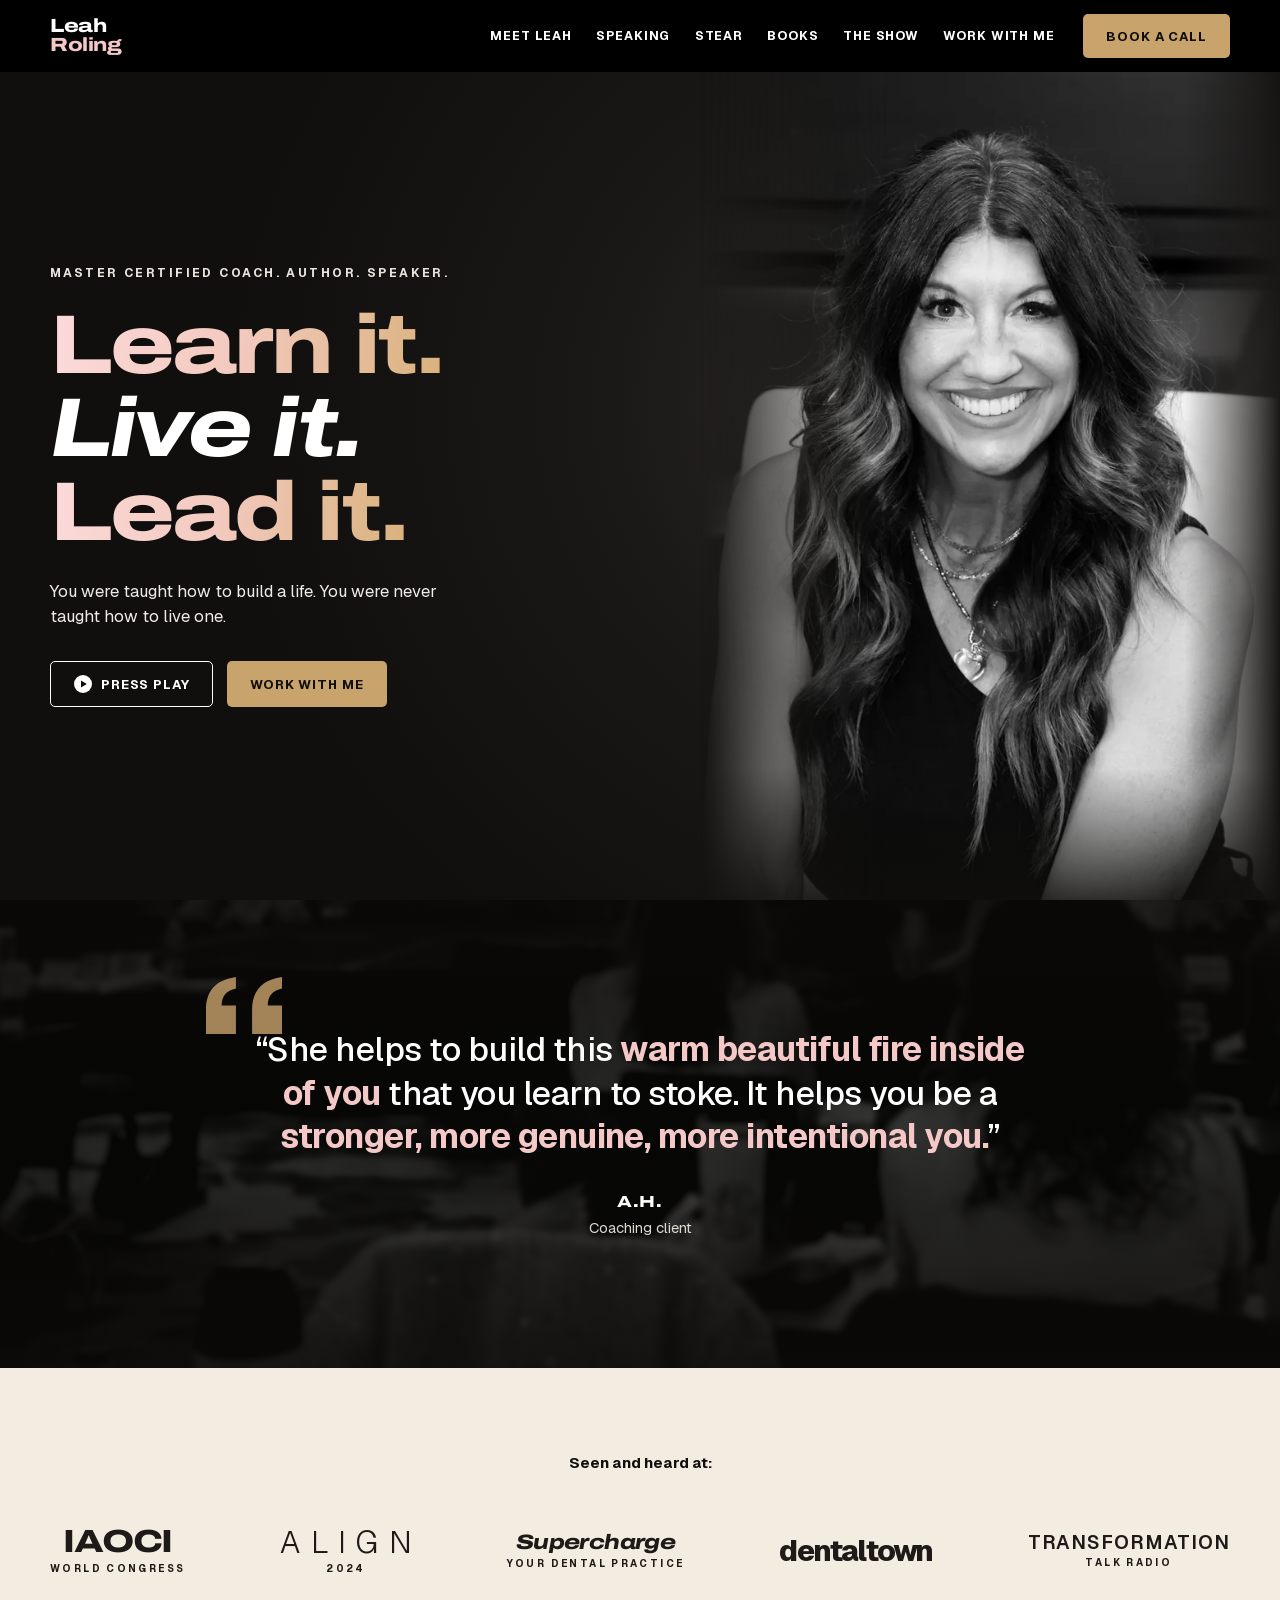
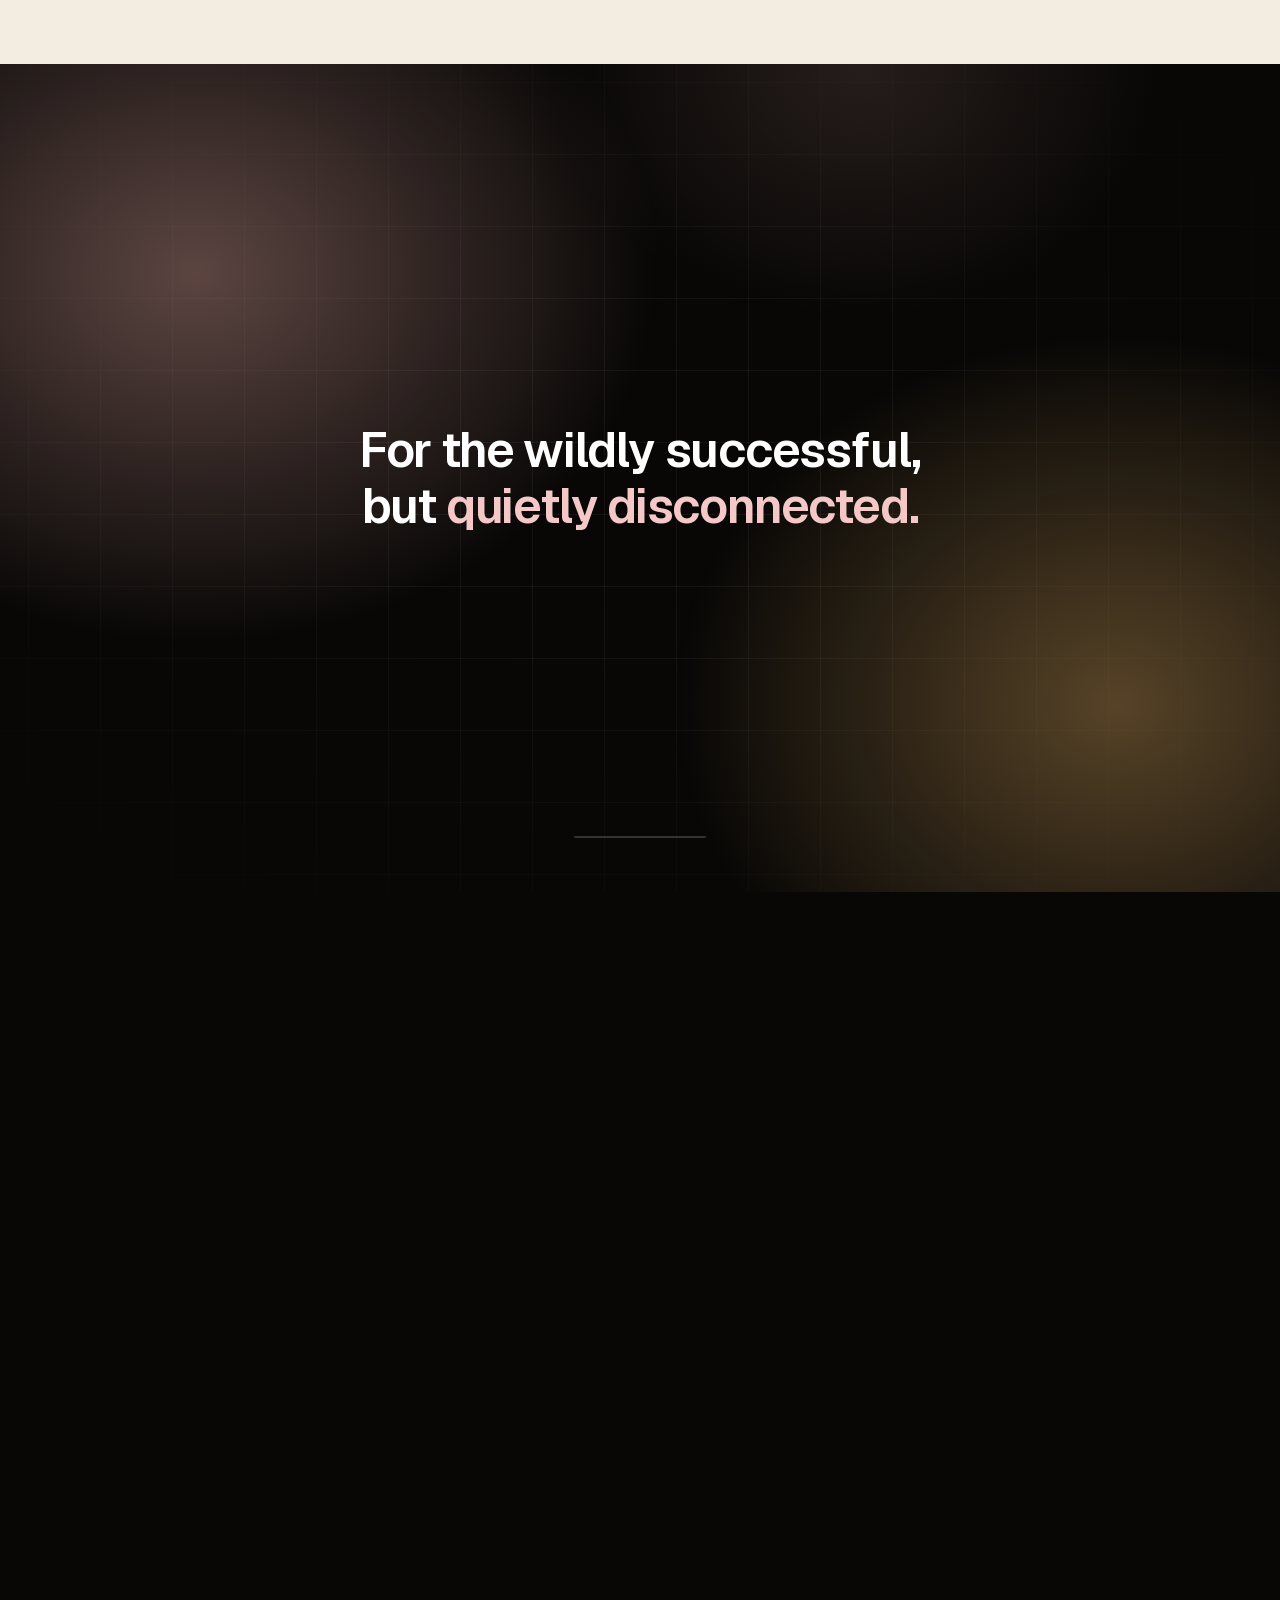
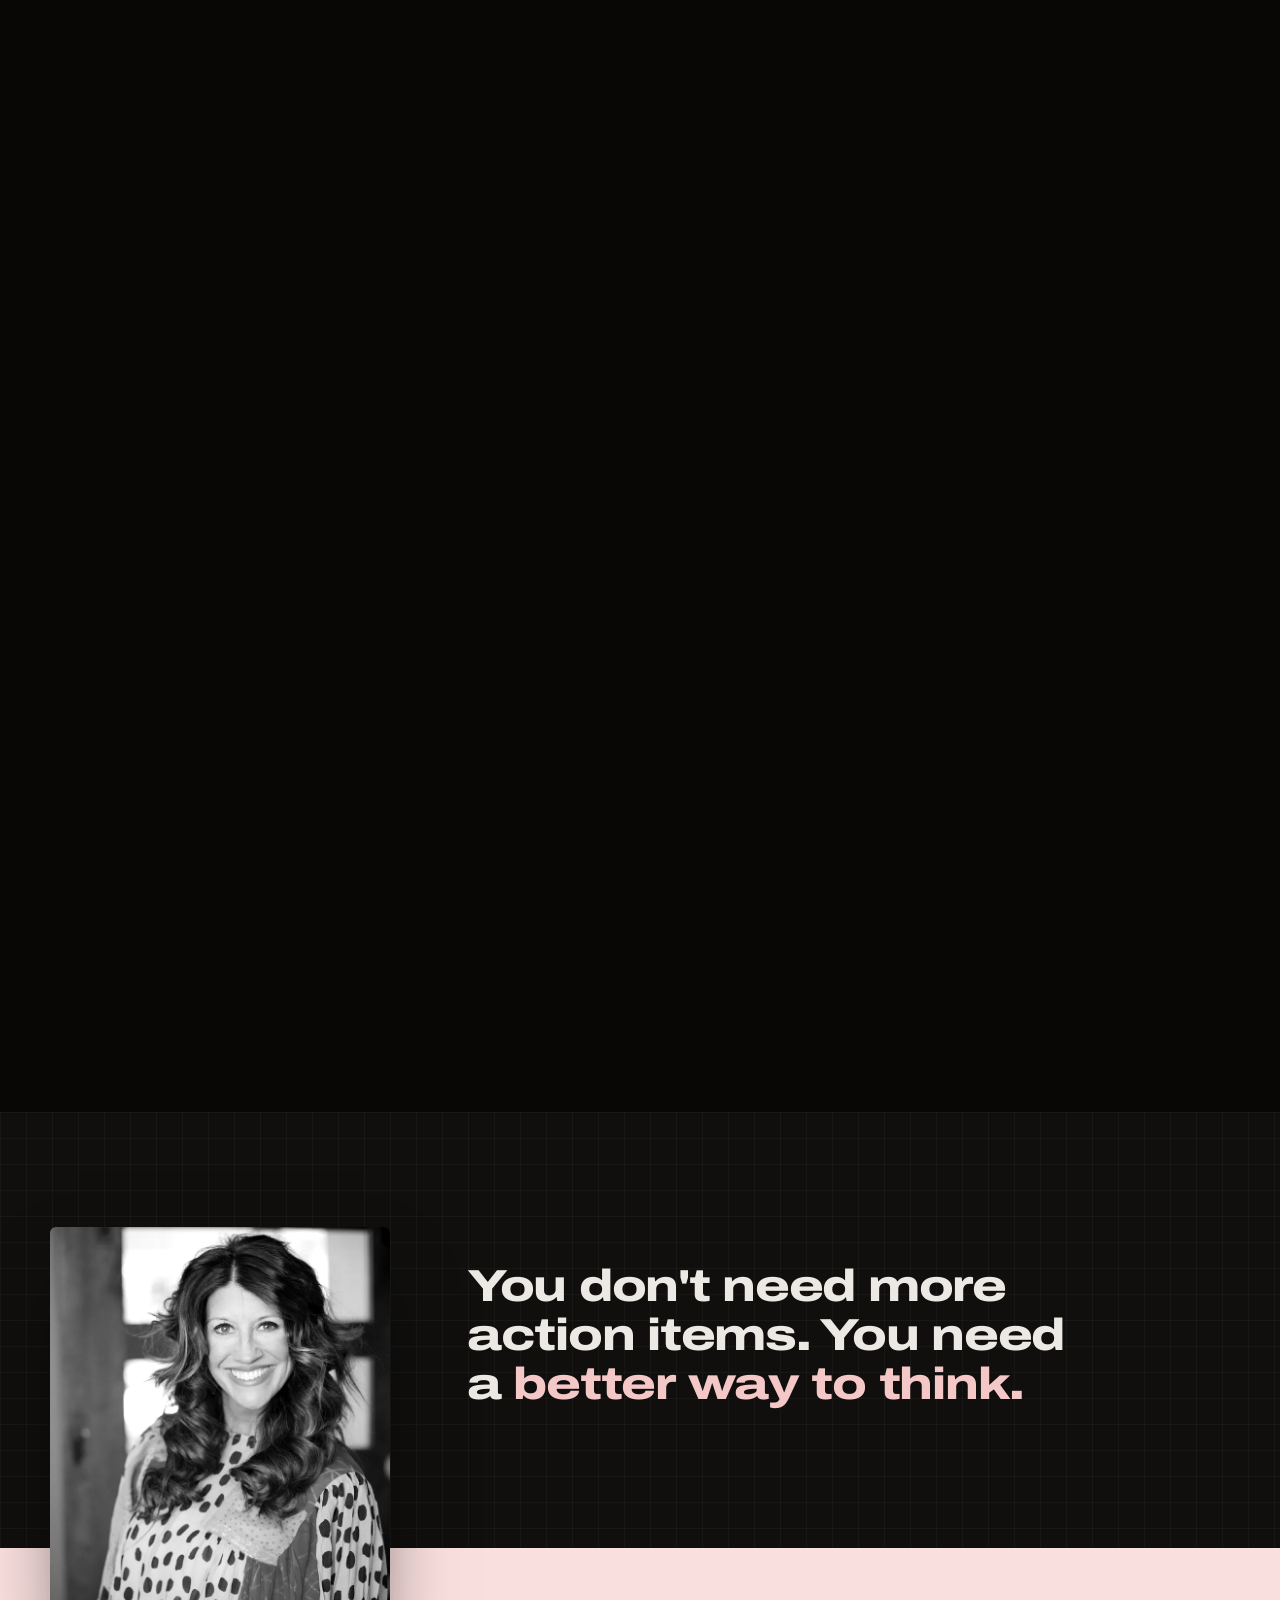
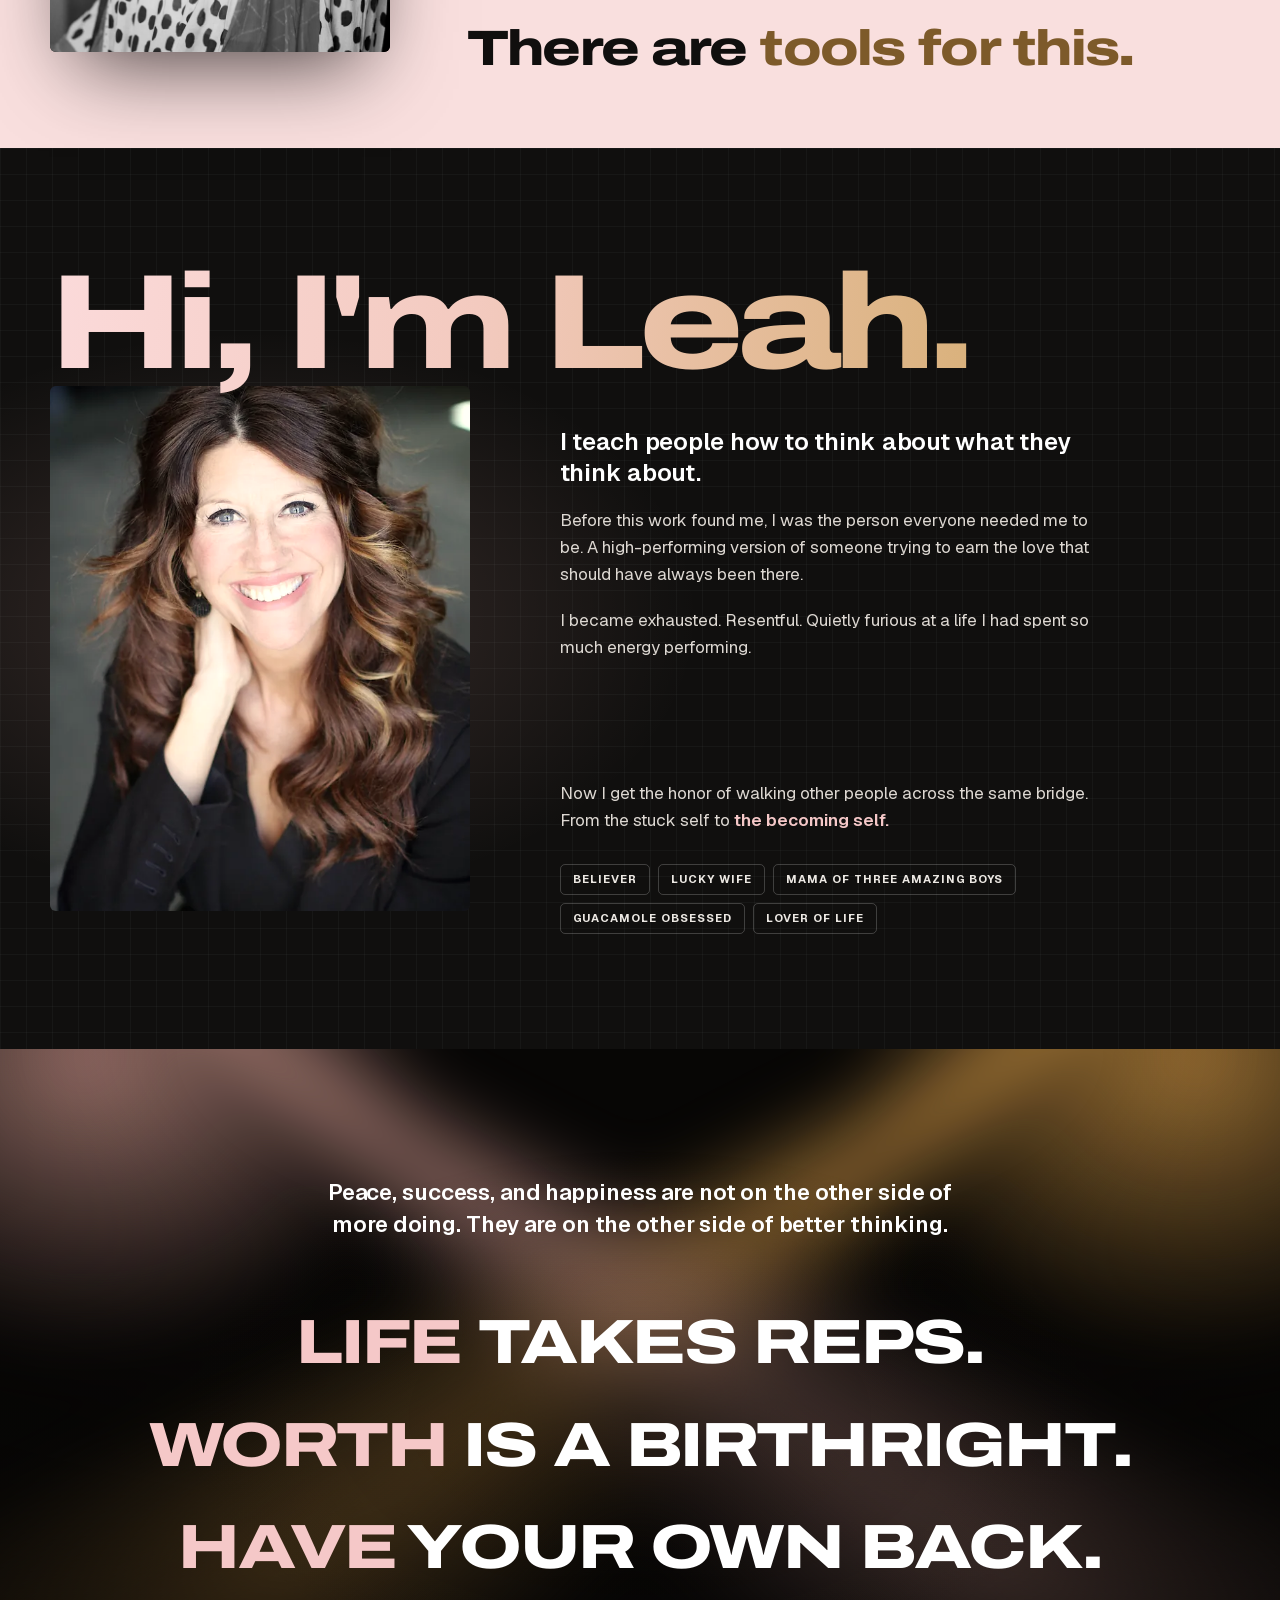
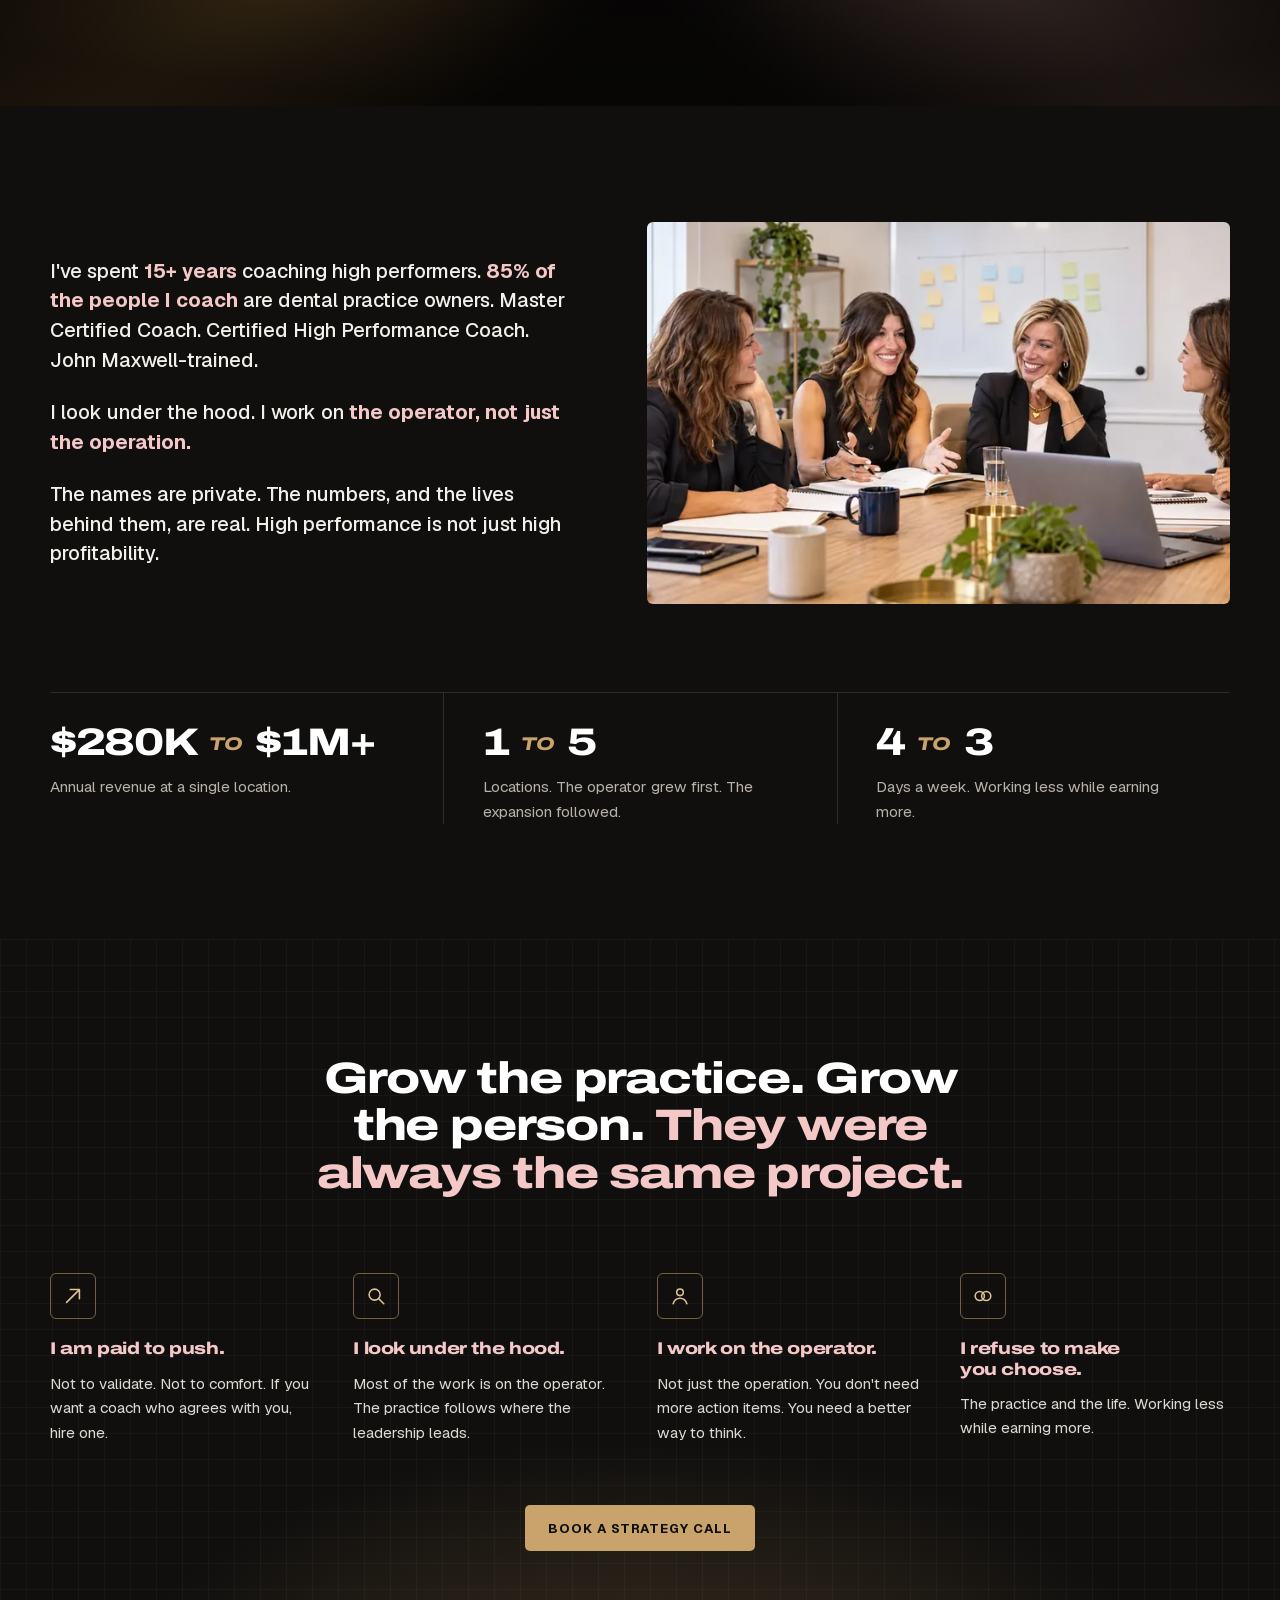
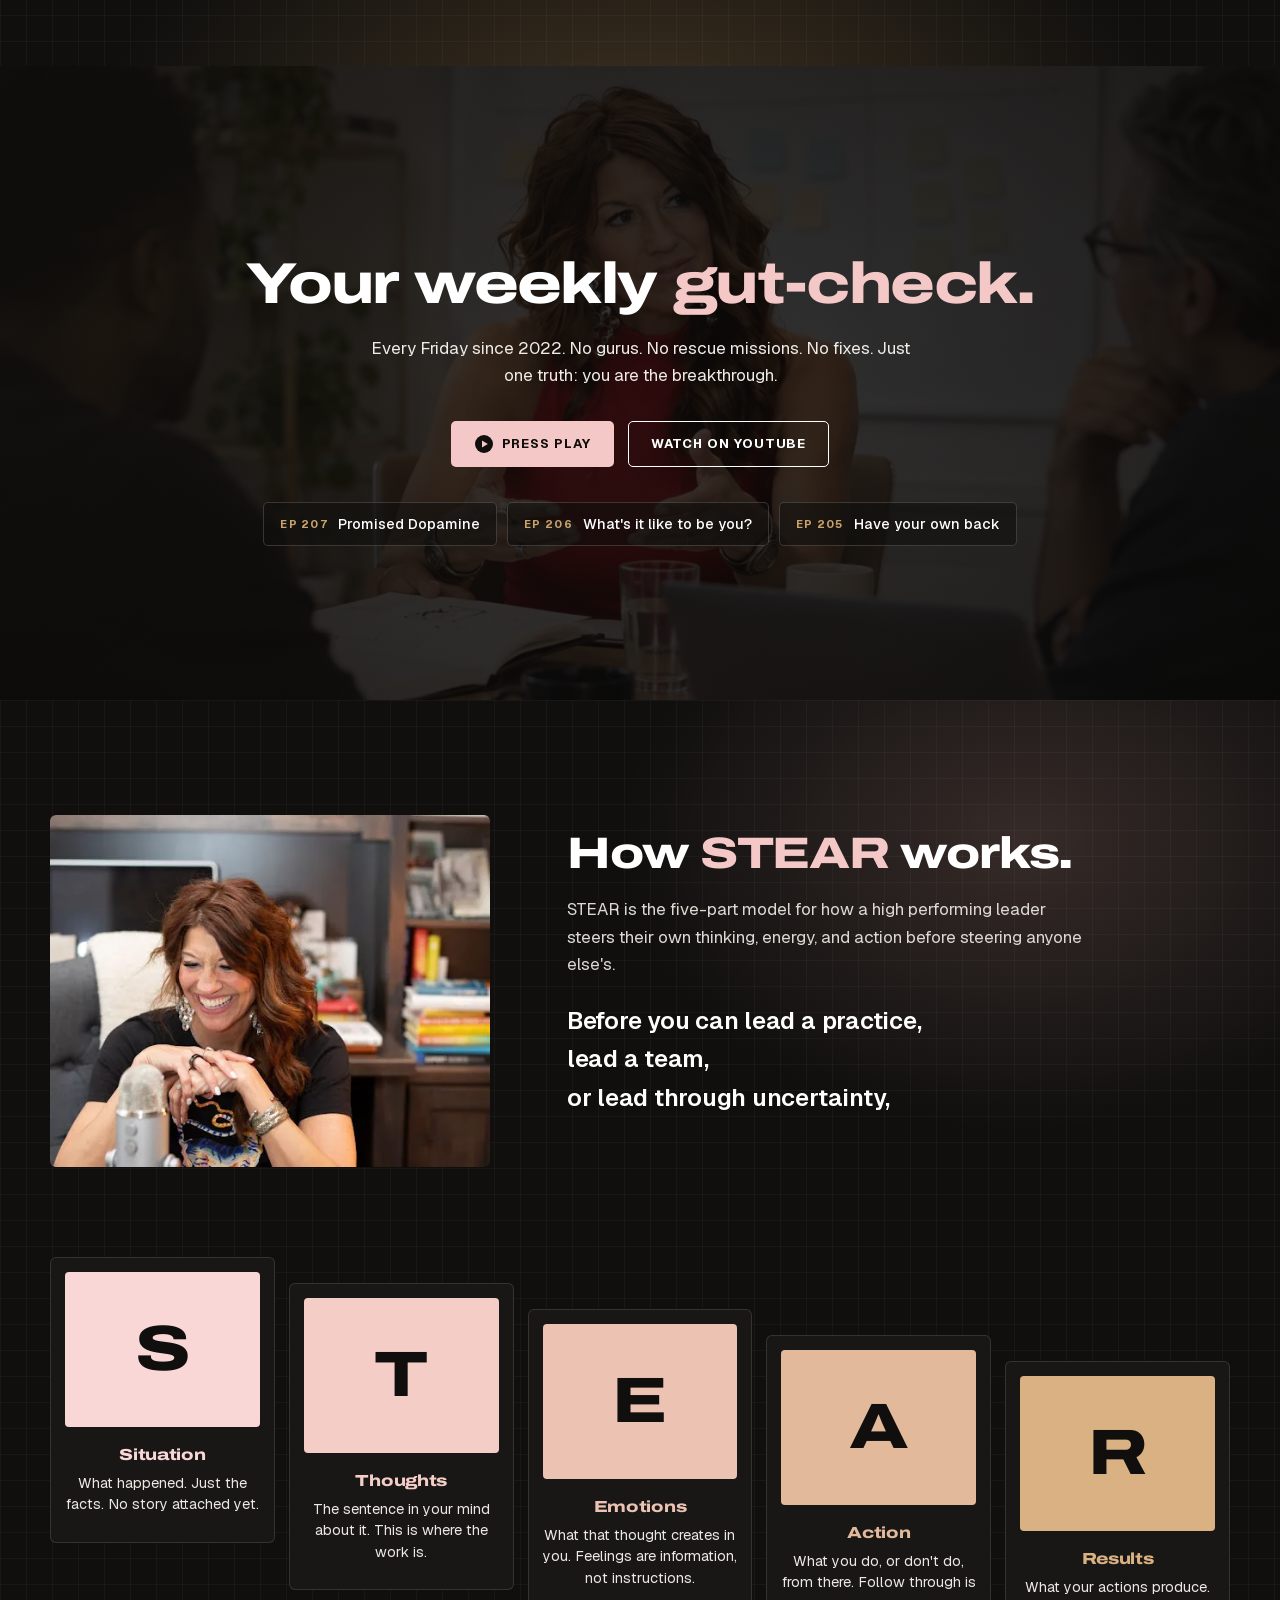
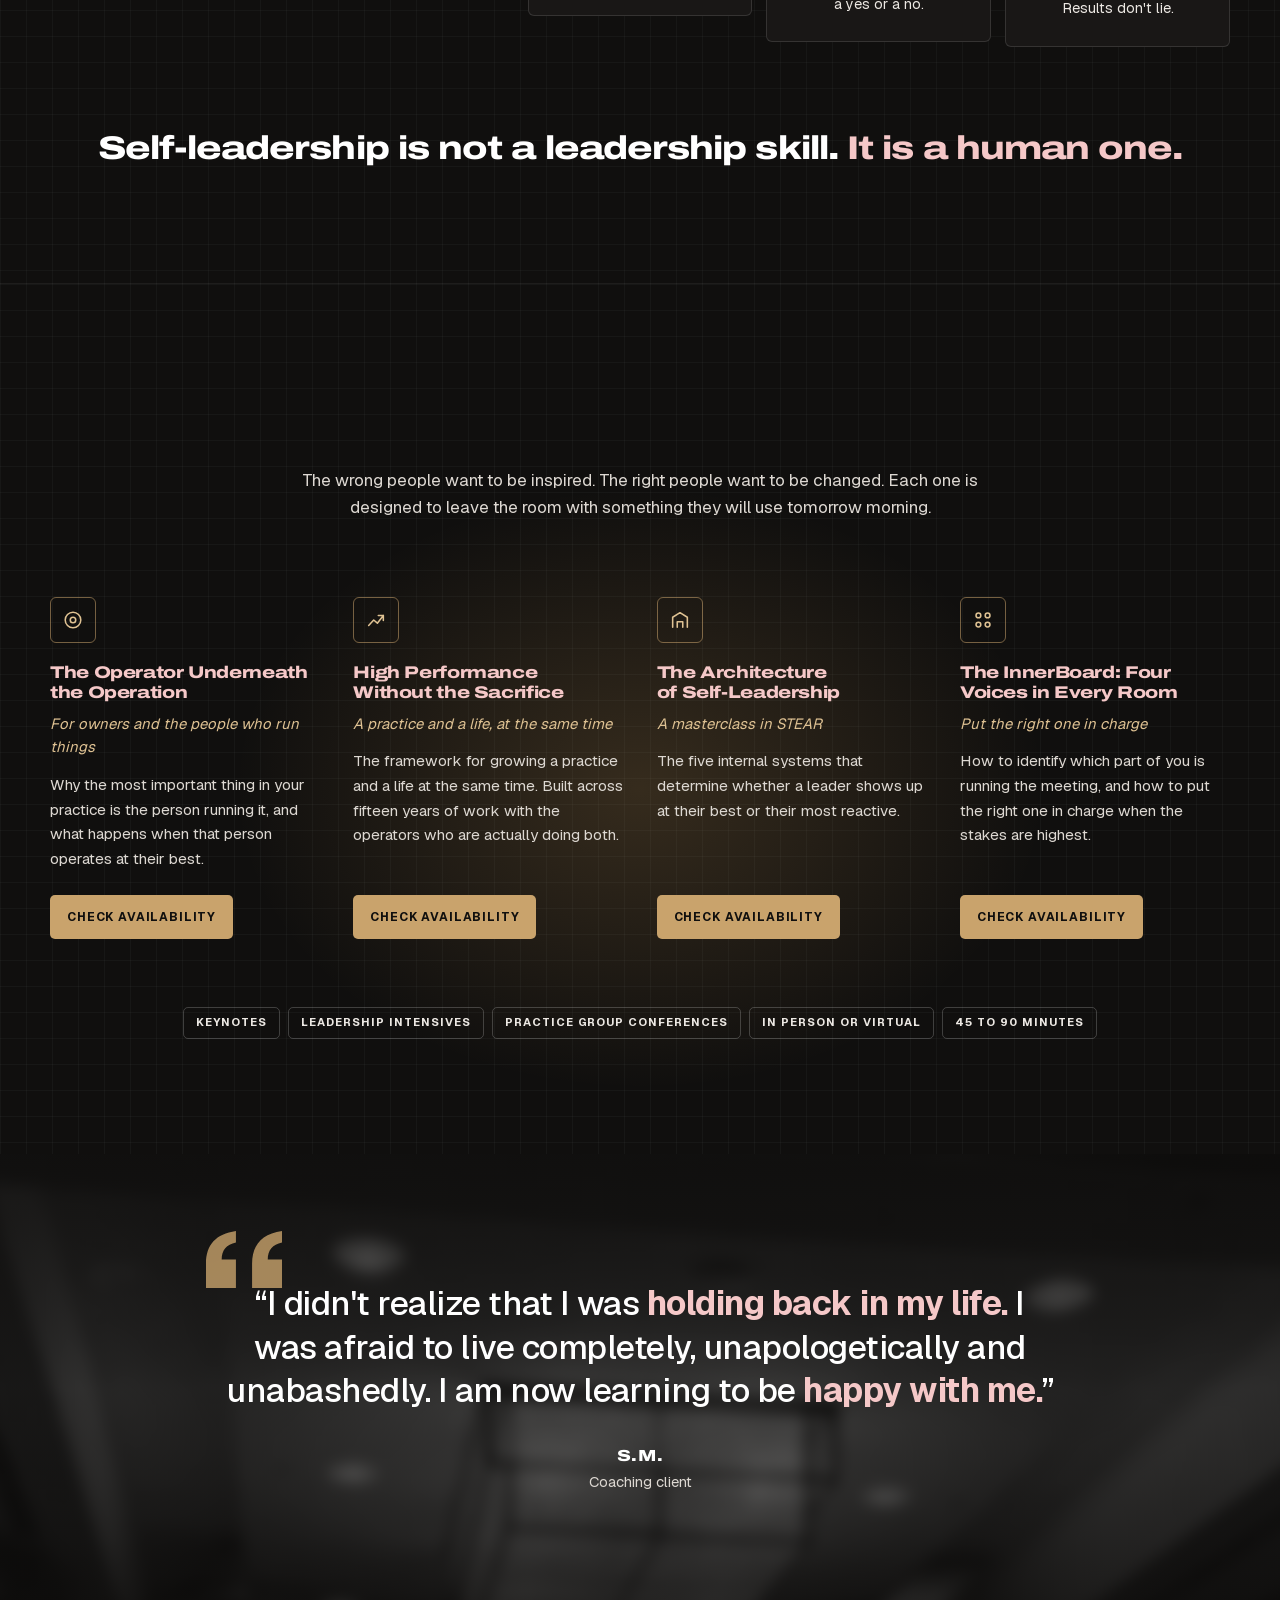
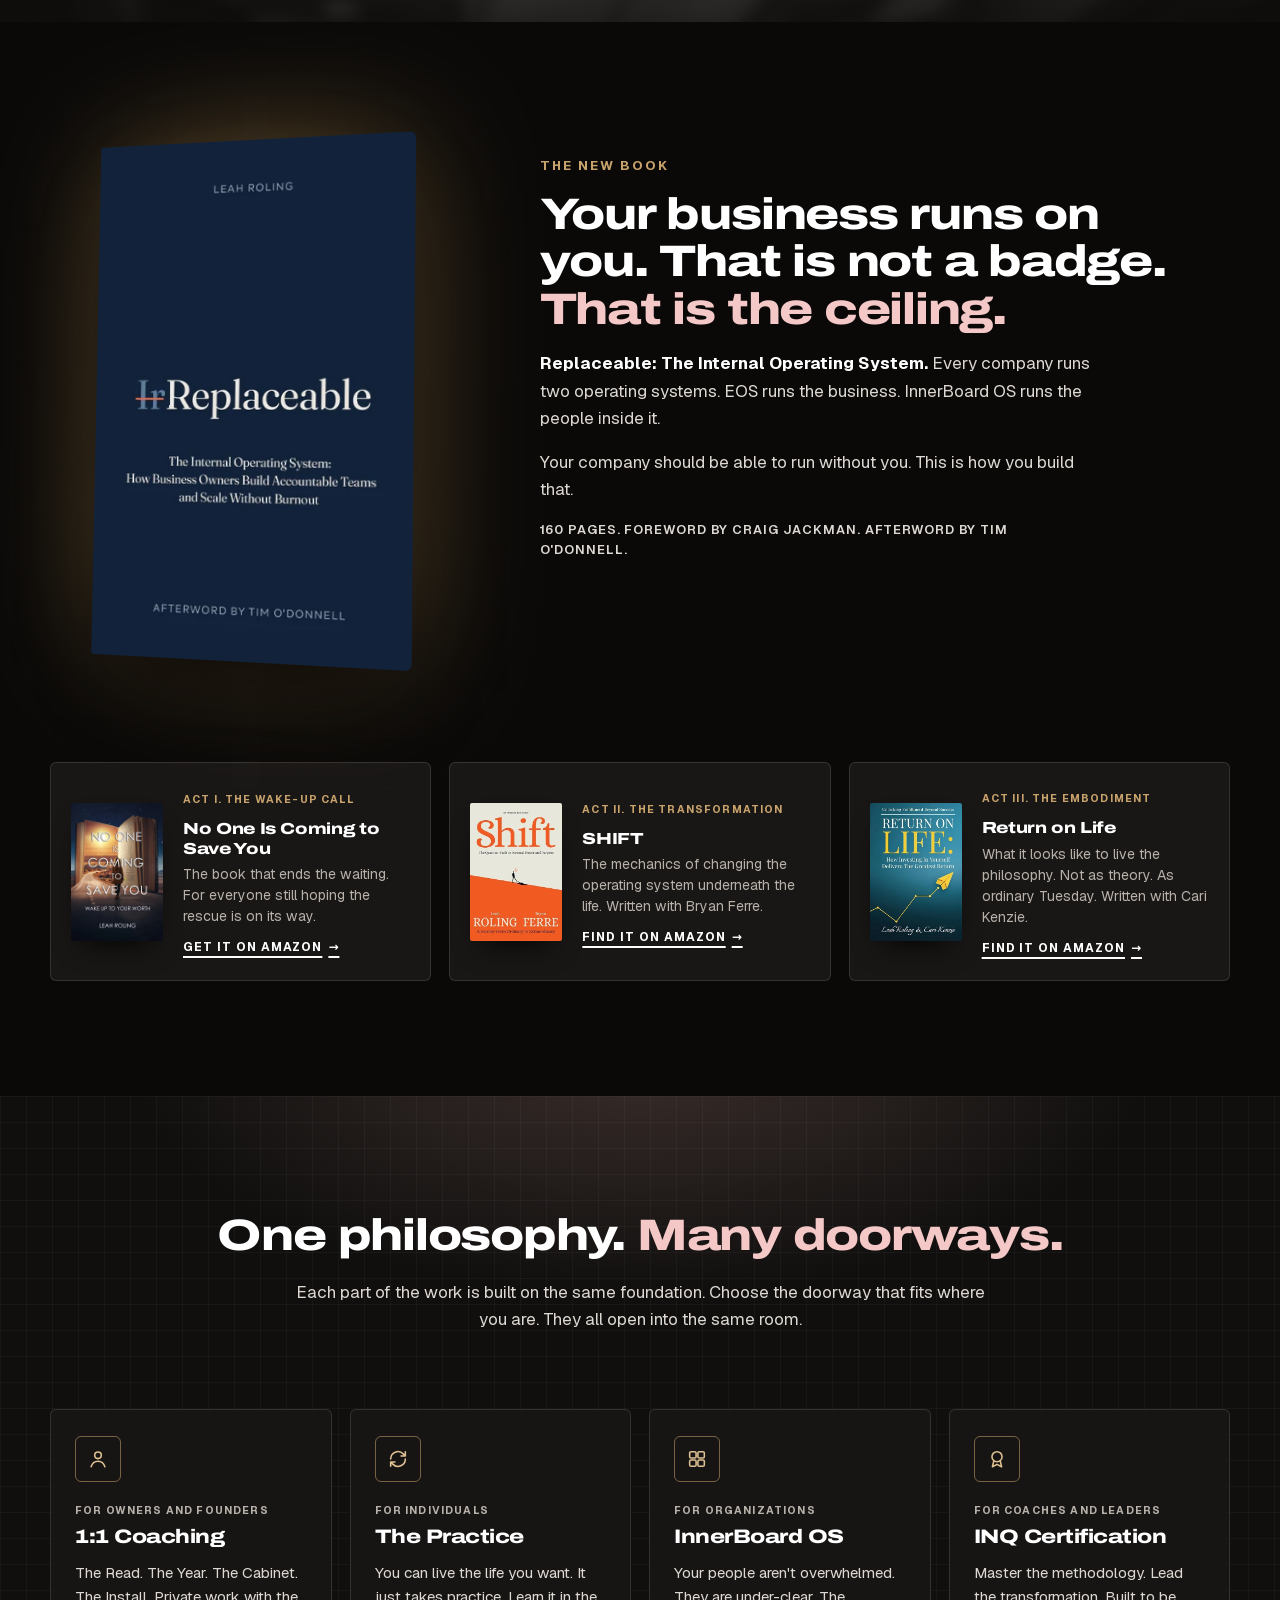
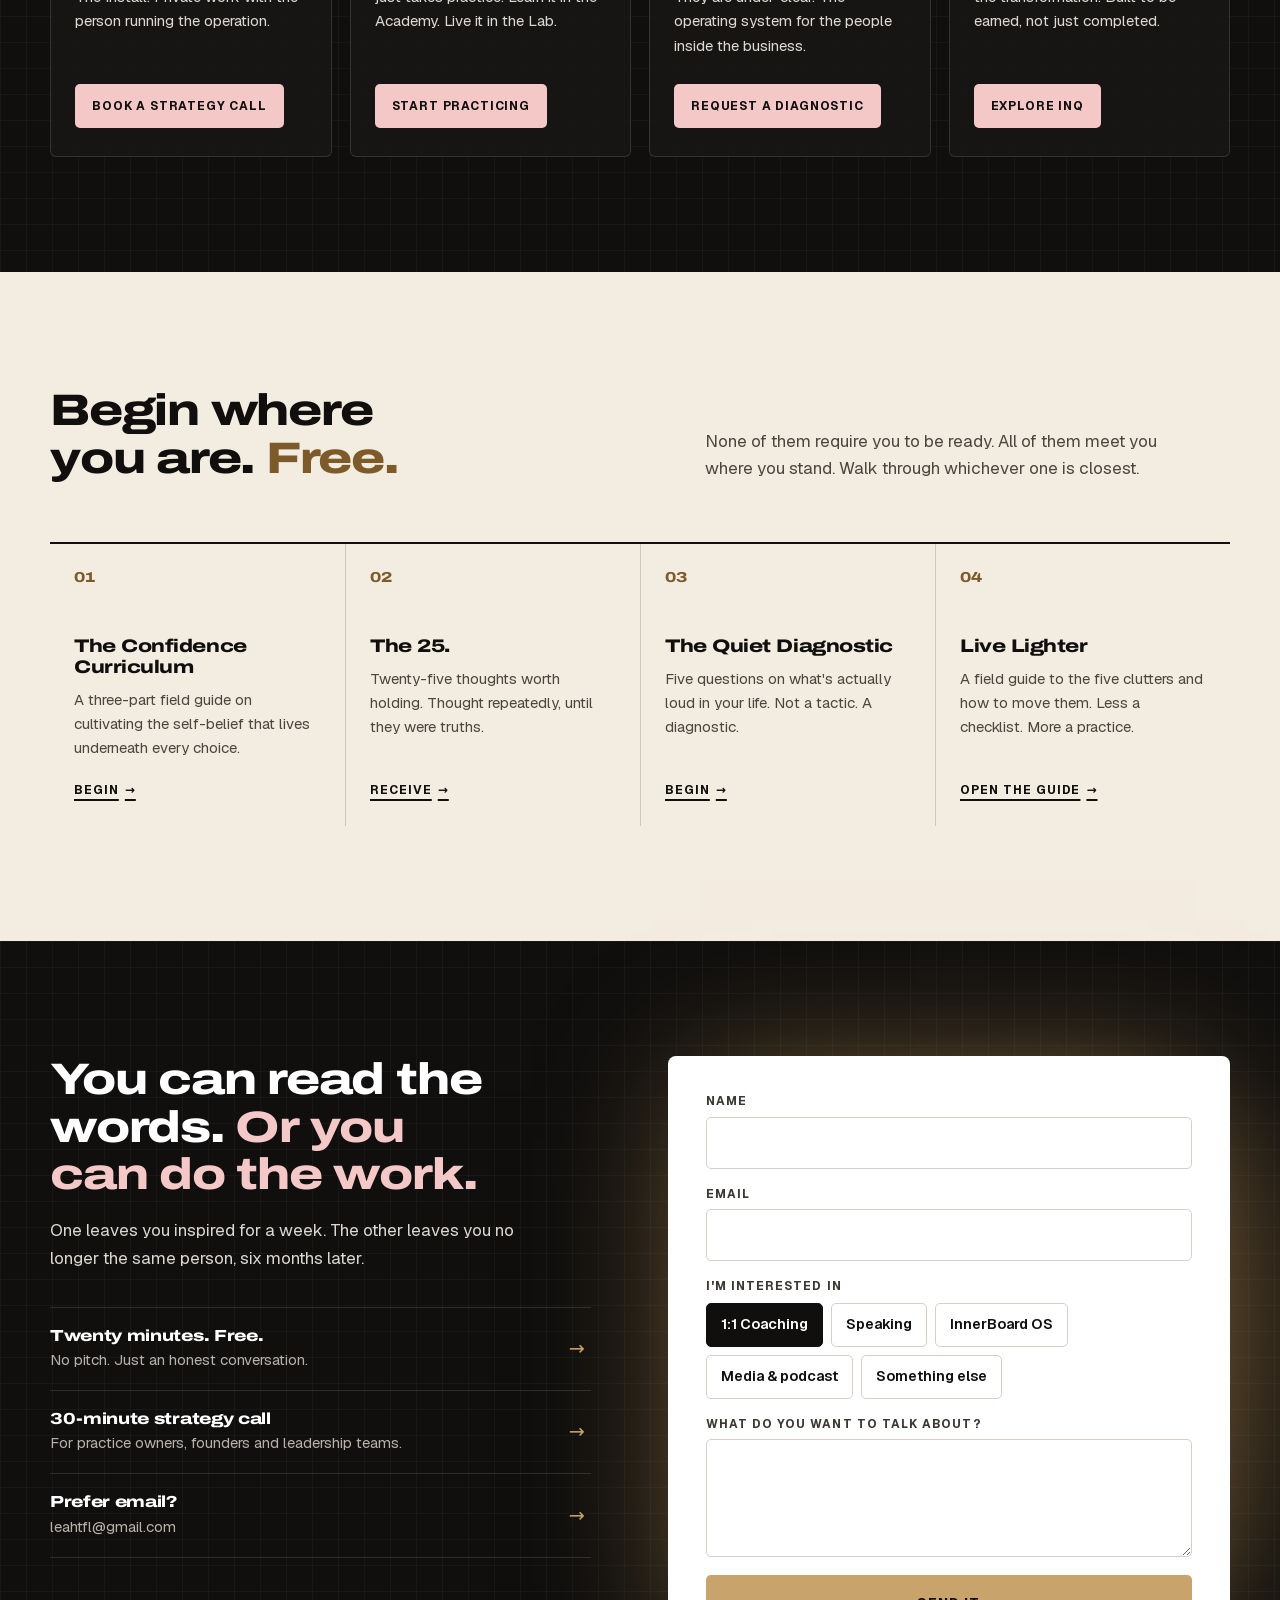
==== commit 24da8240: "Remove every purple-leaning tone from the site The pink stage lights and section glows sat at a cool" ====
--- a/index.html
+++ b/index.html
@@ -288,7 +288,7 @@
         <p class="show__sub" data-reveal>Every Friday since 2022. No gurus. No rescue missions. No fixes. Just one truth: you are the breakthrough.</p>
         <div class="btns" data-reveal>
           <a class="btn btn--hi" href="https://podcasts.apple.com/us/podcast/the-becoming-you-show-with-leah-roling-from-potential/id1608085445" target="_blank" rel="noopener">
-            <svg class="ic-play" viewBox="0 0 20 20" aria-hidden="true"><circle cx="10" cy="10" r="9" fill="currentColor"/><path d="M8 6.4v7.2l5.8-3.6z" fill="var(--play, #f3c5ce)"/></svg>
+            <svg class="ic-play" viewBox="0 0 20 20" aria-hidden="true"><circle cx="10" cy="10" r="9" fill="currentColor"/><path d="M8 6.4v7.2l5.8-3.6z" fill="var(--play, #f5c8c8)"/></svg>
             Press play
           </a>
           <a class="btn btn--line" href="https://www.youtube.com/@leahrolingcoaching" target="_blank" rel="noopener">Watch on YouTube</a>
--- a/assets/css/styles.css
+++ b/assets/css/styles.css
@@ -27,19 +27,19 @@
   --char: #100f0e;
   --char-2: #191716;
   --paper: #f3ece1;
-  --blush: #f8dde2;
+  --blush: #f9dfde;
   --white: #fff;
   --ink: #100f0e;
   --soft: #ddd8d2;
   --mute: #b8b1aa;
   --line: rgba(255, 255, 255, 0.12);
-  --pink: #f3c5ce;
-  --pink-rgb: 243, 197, 206;
+  --pink: #f5c8c8;
+  --pink-rgb: 245, 200, 200;
   --gold: #c9a36c;
   --gold-hi: #dfc293;
   --gold-deep: #7d5a2a;
   --gold-rgb: 201, 163, 108;
-  --glow-pink: 255, 178, 198;
+  --glow-pink: 255, 190, 180;
   --glow-gold: 240, 184, 104;
   --display: "Archivo Expanded", "Arial Black", "Helvetica Neue", Arial, sans-serif;
   --body: "Geist", system-ui, -apple-system, "Segoe UI", Roboto, Arial, sans-serif;
@@ -180,7 +180,7 @@
   .hero__line.hi,
   .meet__title {
     width: fit-content;
-    background: linear-gradient(96deg, #f9d6dc 0%, #f1c5c1 46%, #d9b17b 100%);
+    background: linear-gradient(96deg, #fbdada 0%, #f3cabf 46%, #d9b17b 100%);
     -webkit-background-clip: text;
     background-clip: text;
     -webkit-text-fill-color: transparent;
@@ -902,6 +902,7 @@
   height: 100%;
   object-fit: cover;
   object-position: 50% 14%;
+  filter: grayscale(1) contrast(1.06);
 }
 
 .think__title {
@@ -968,6 +969,7 @@
   height: 100%;
   object-fit: cover;
   object-position: 50% 20%;
+  filter: sepia(0.16) saturate(1.06);
 }
 
 .meet__copy {
@@ -1352,12 +1354,12 @@
 }
 
 .stear__blocks li:nth-child(1) {
-  --tile: #f8d5db;
+  --tile: #f8d7d6;
 }
 
 .stear__blocks li:nth-child(2) {
   --i: 1;
-  --tile: #f3cbc9;
+  --tile: #f4cdc6;
 }
 
 .stear__blocks li:nth-child(3) {
